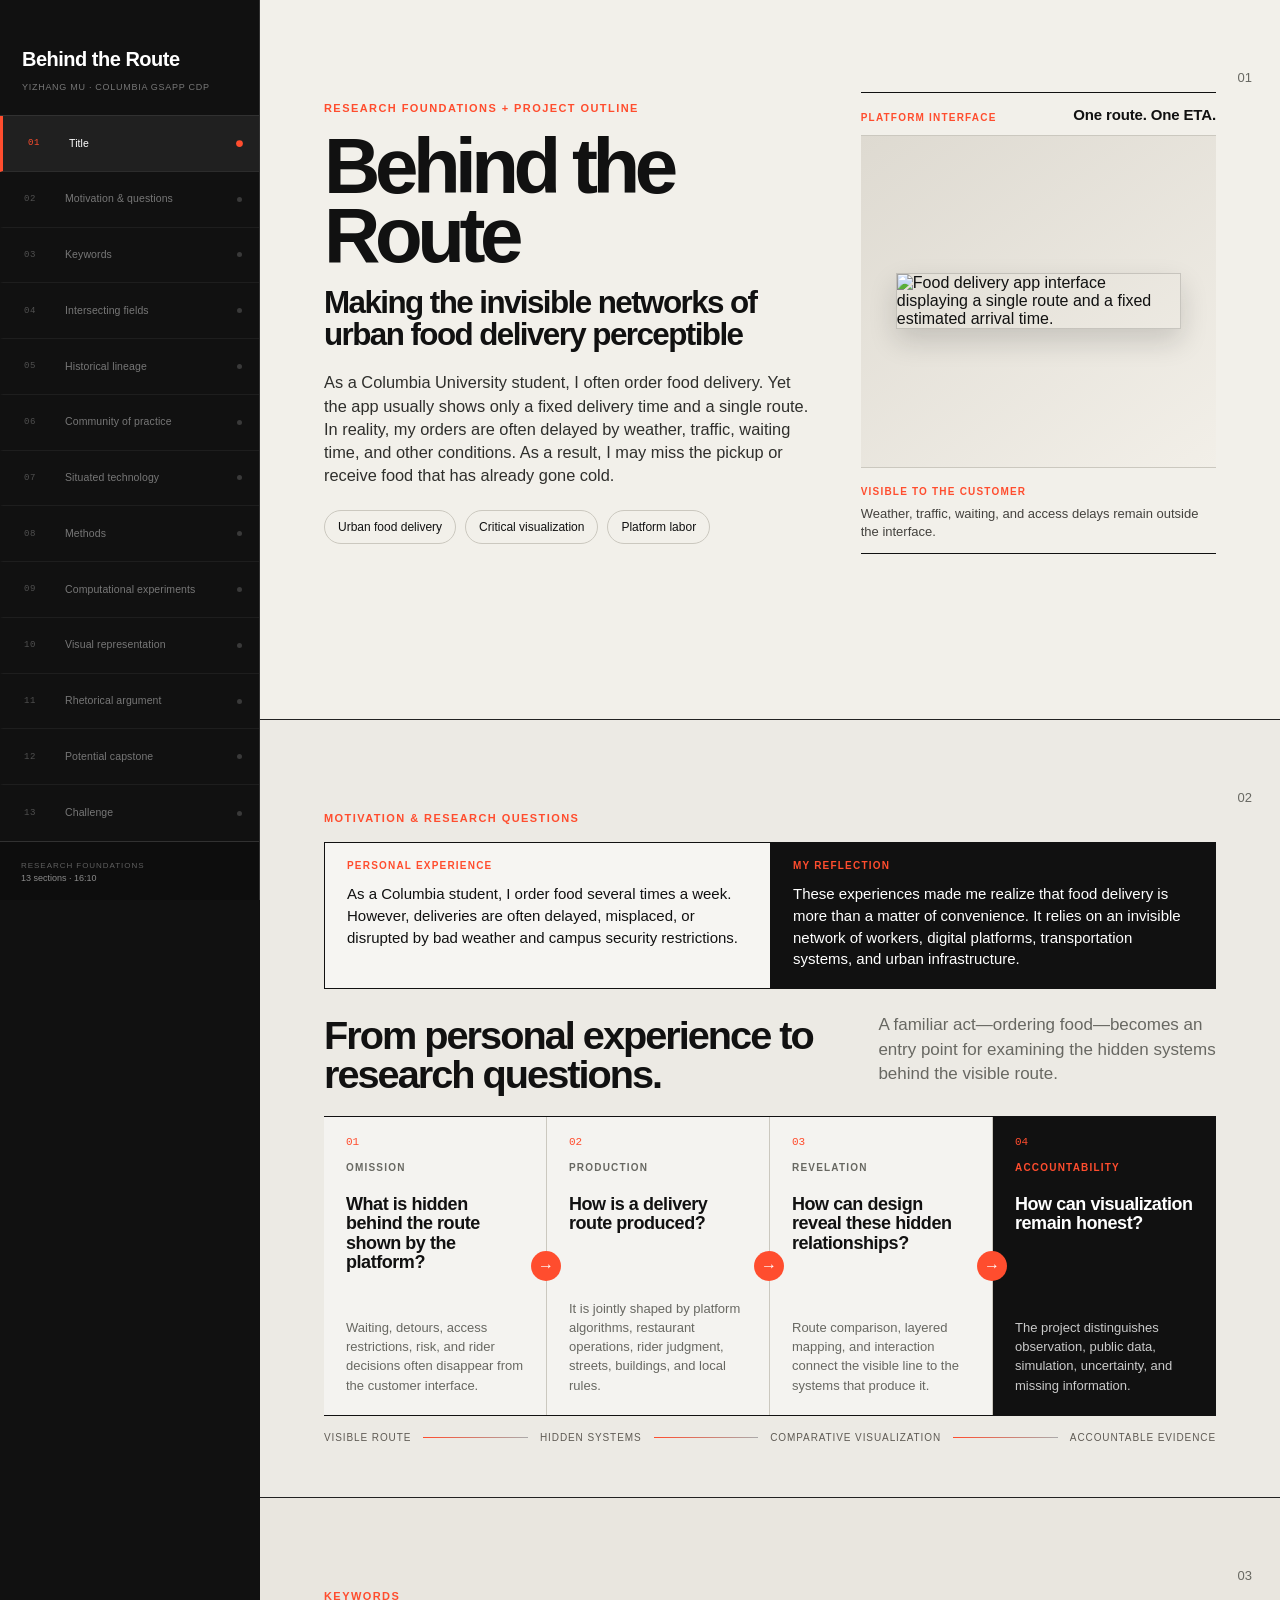
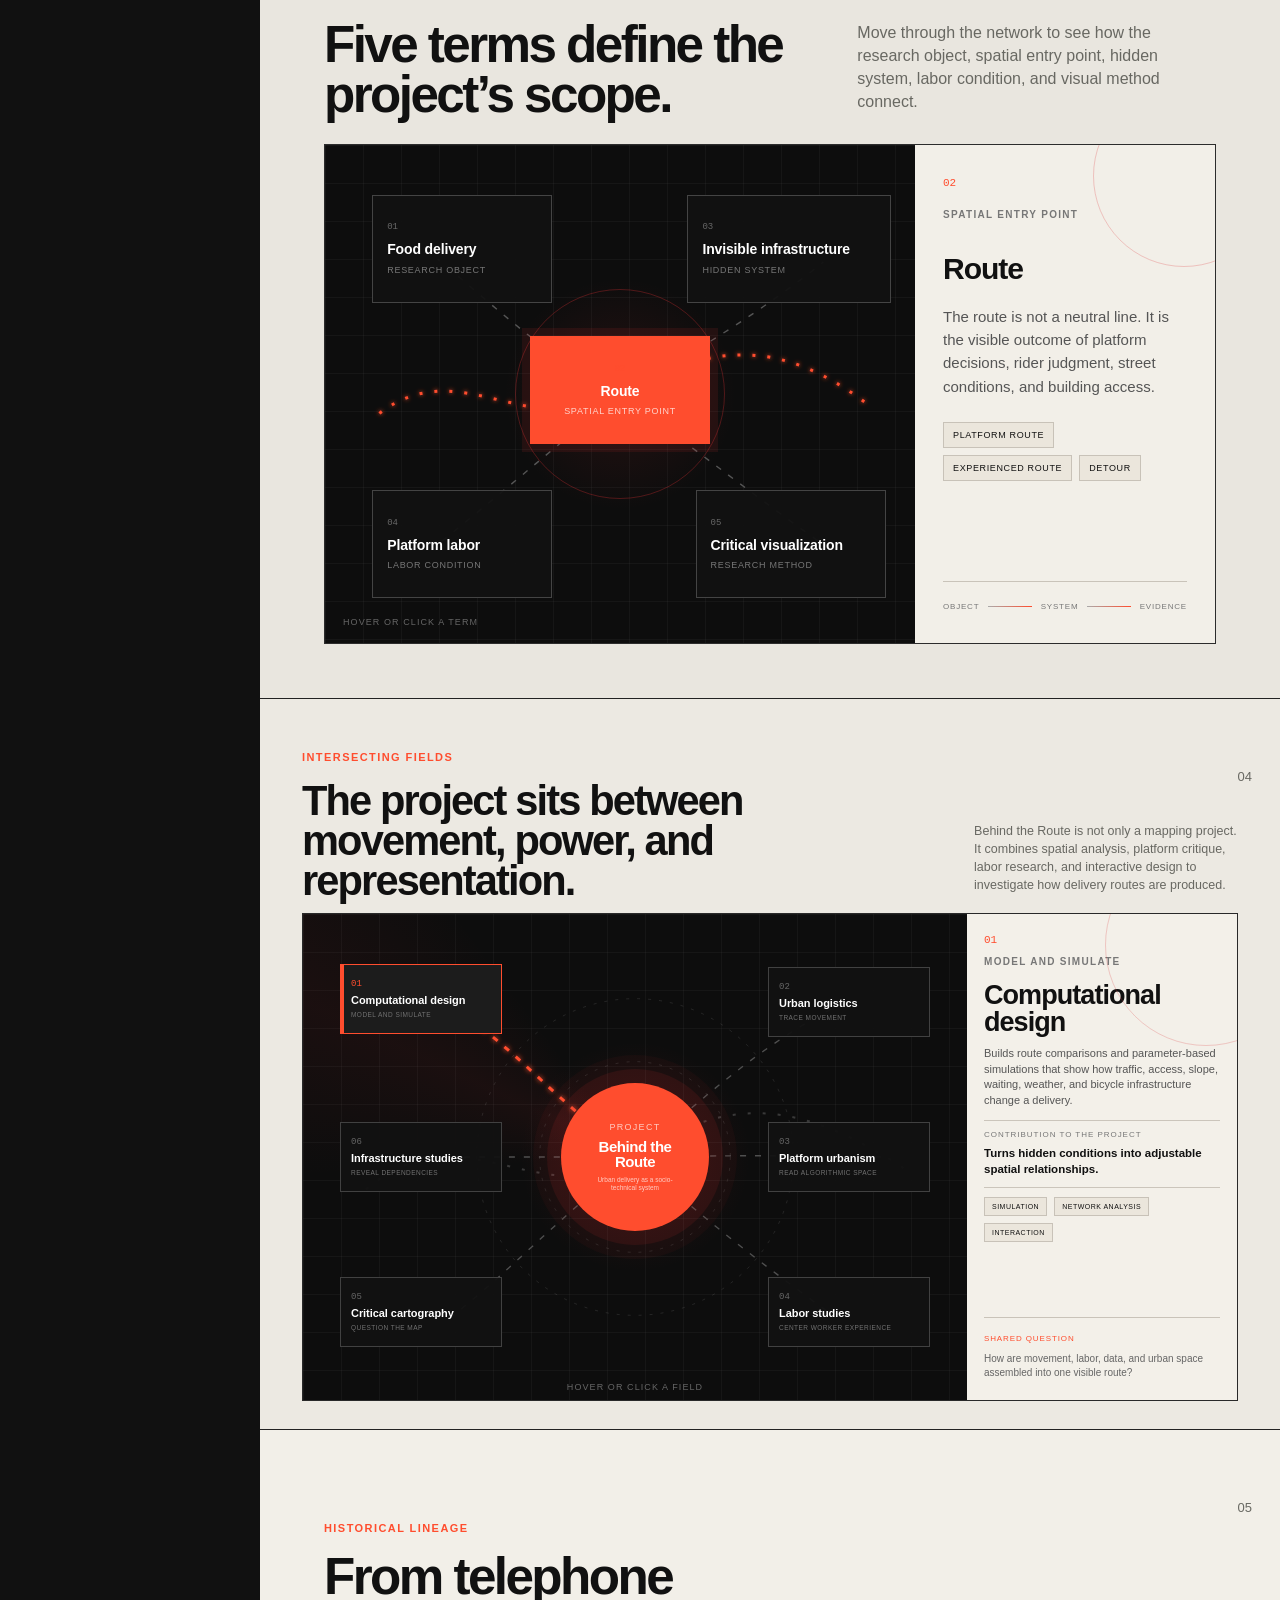
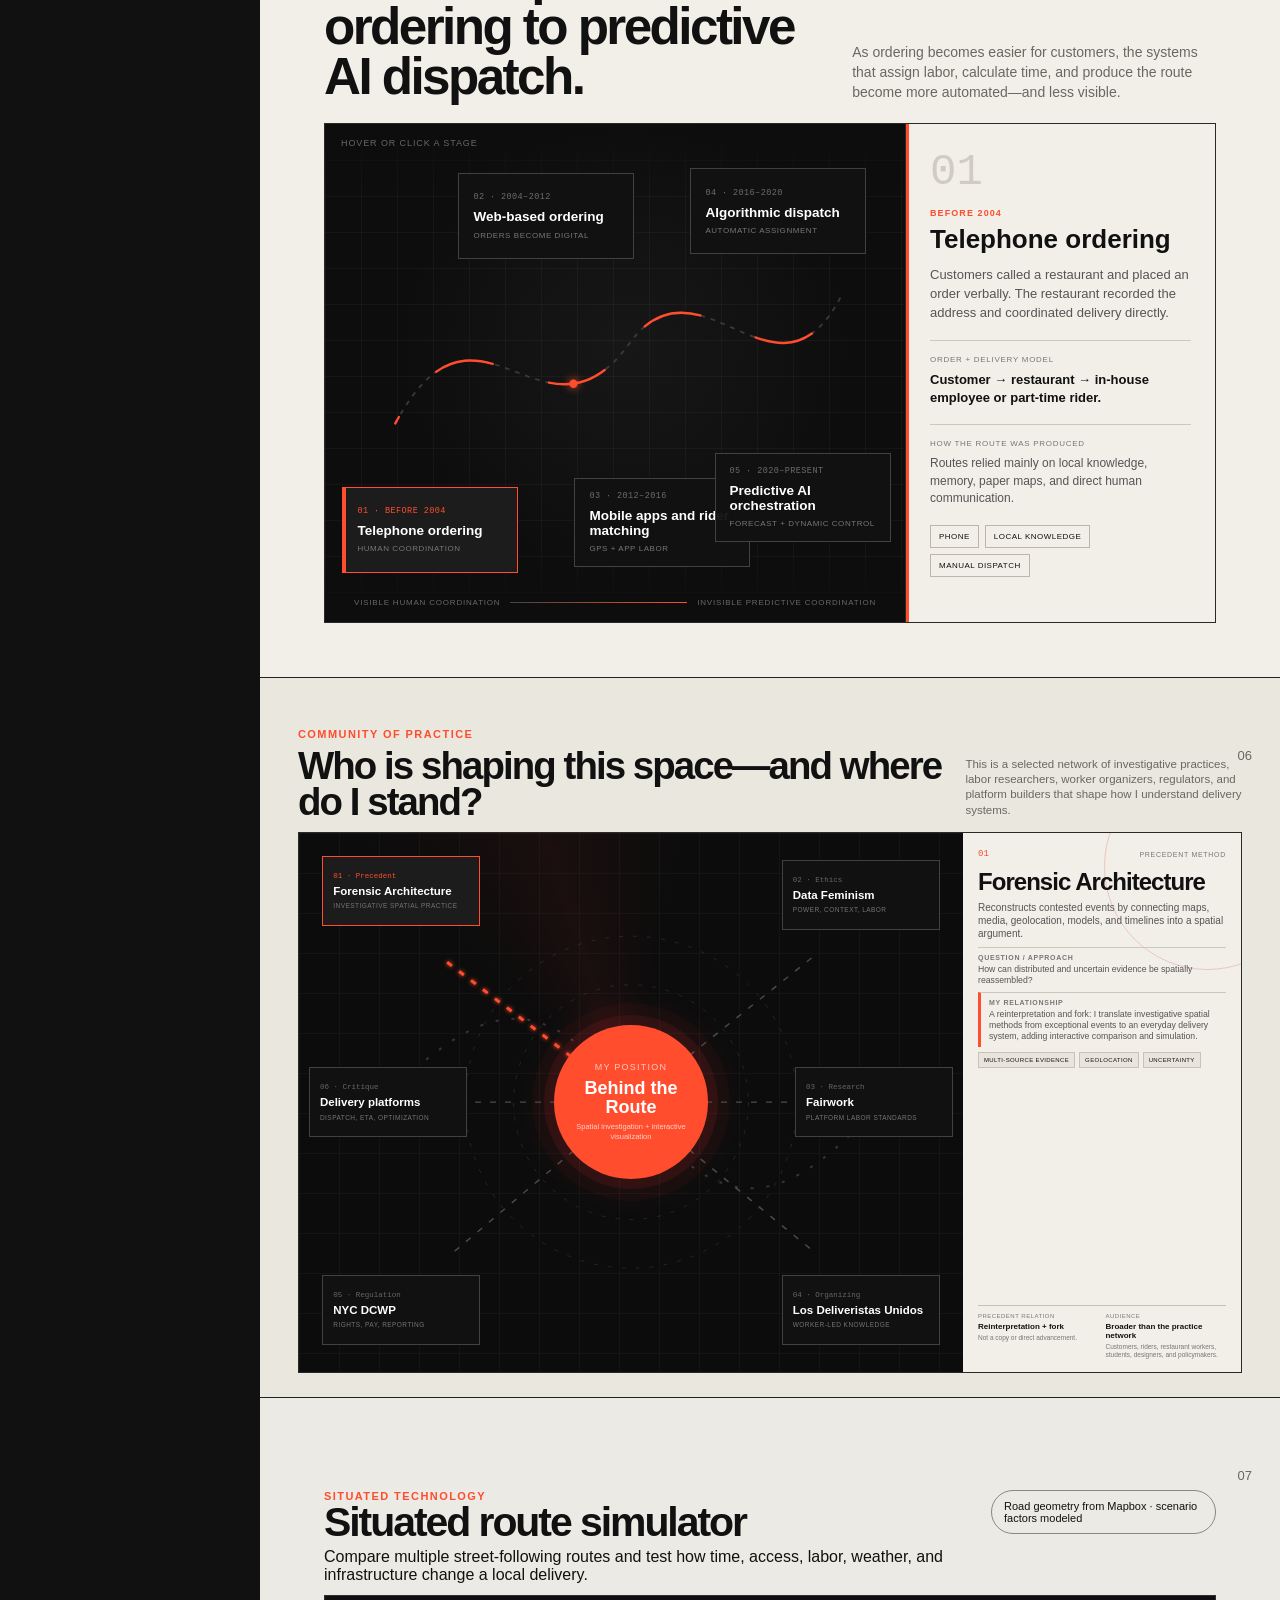
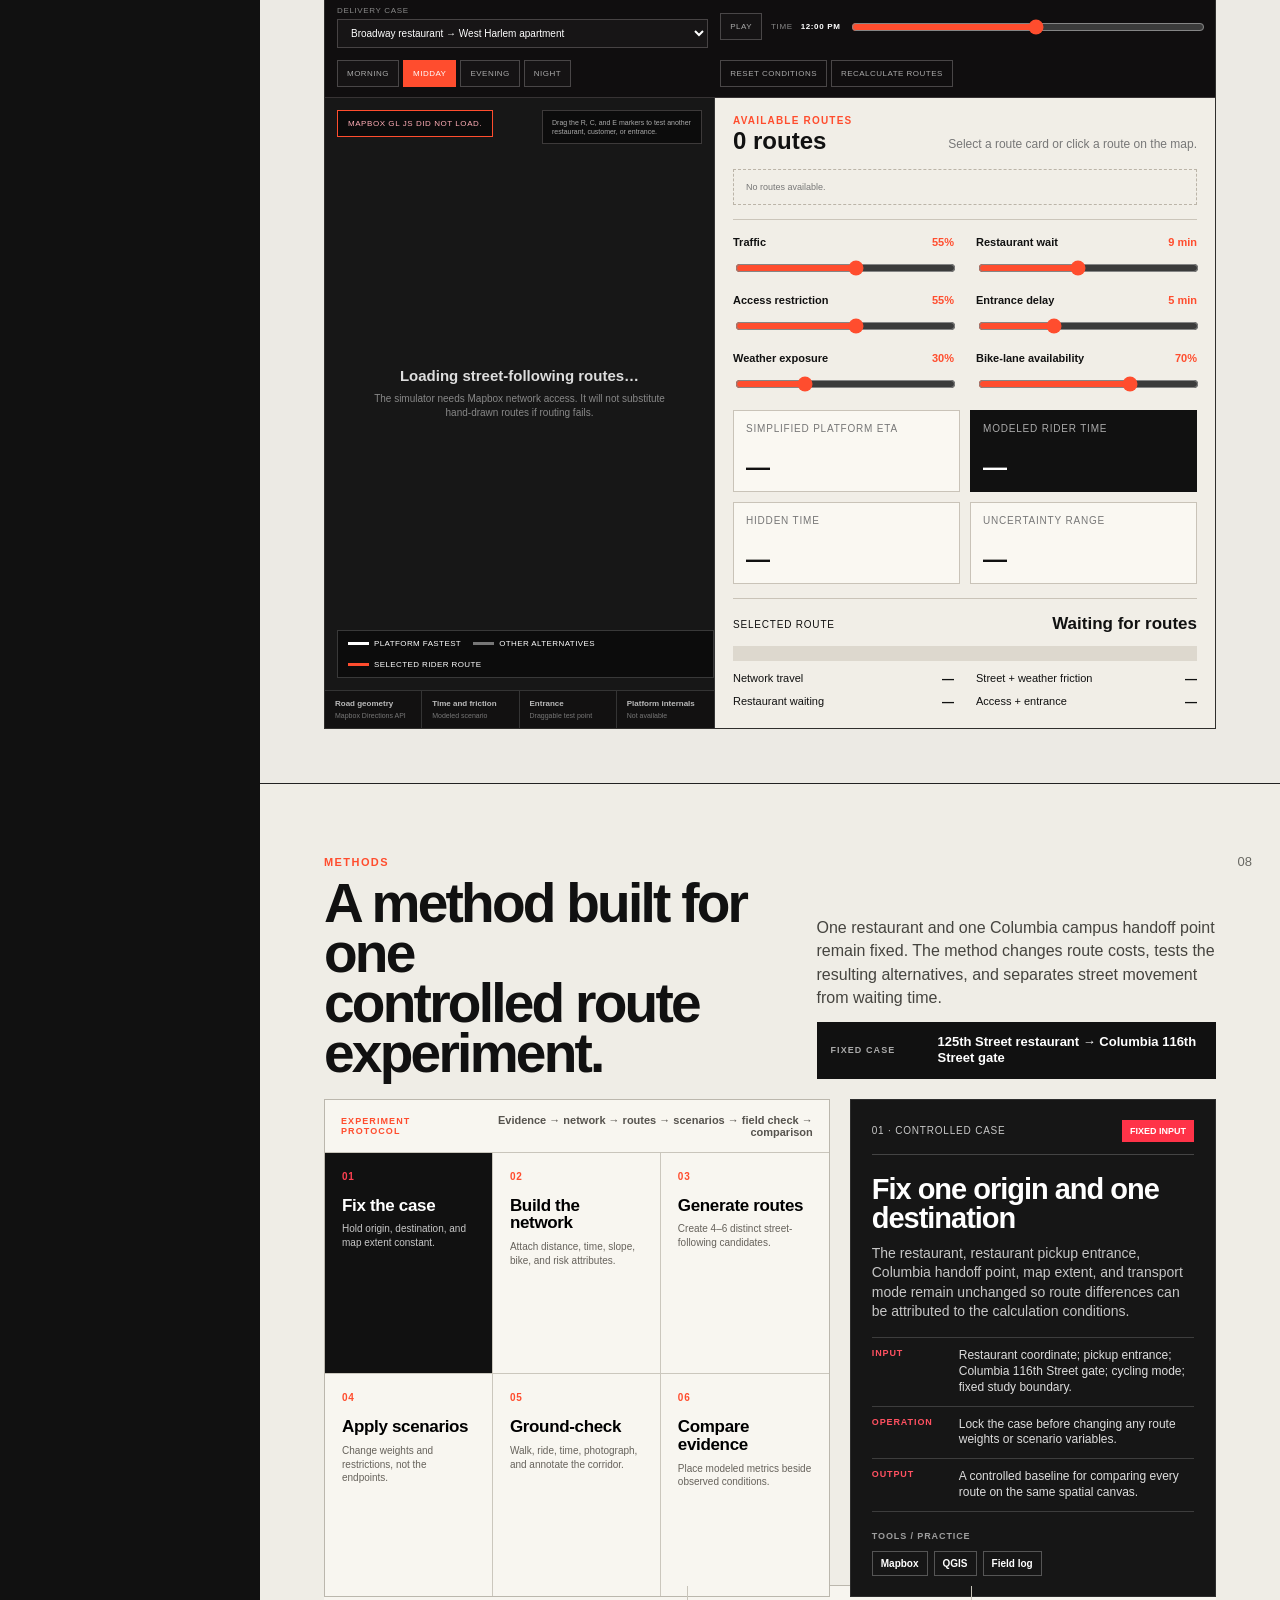
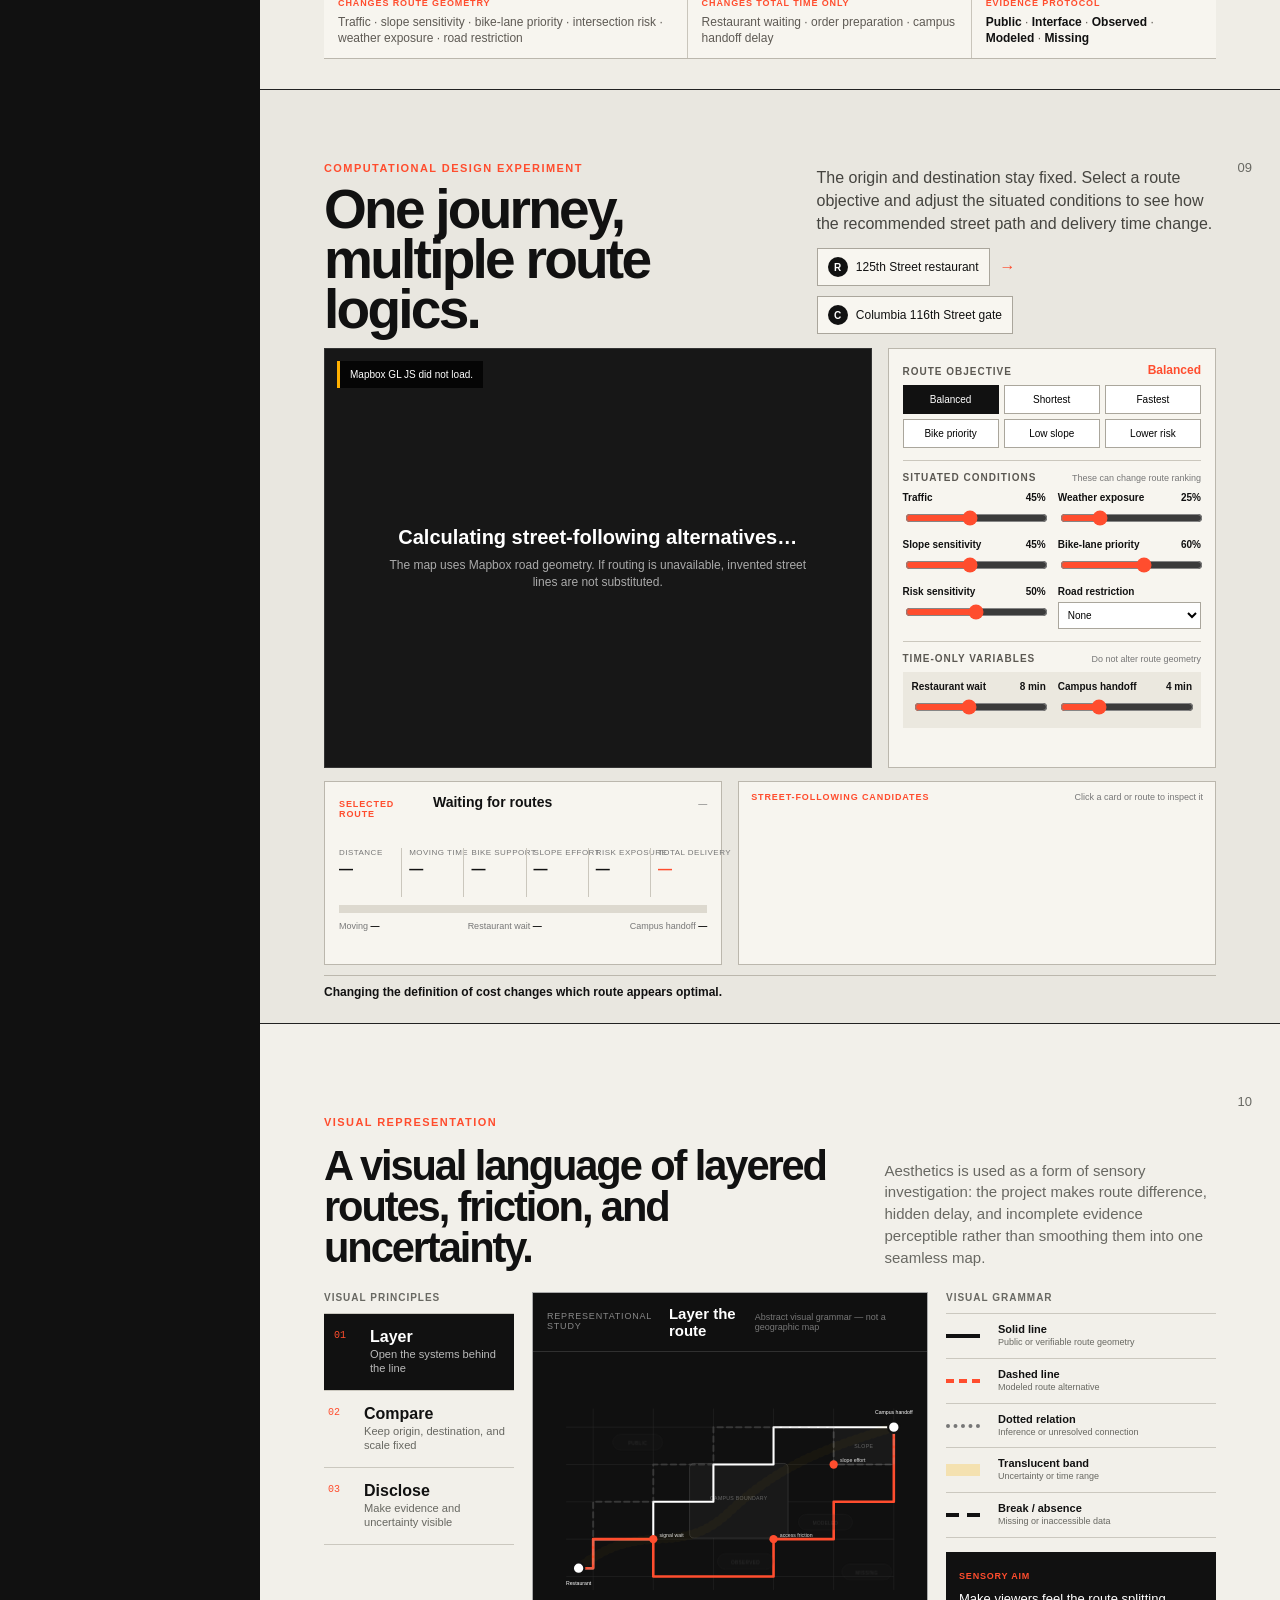
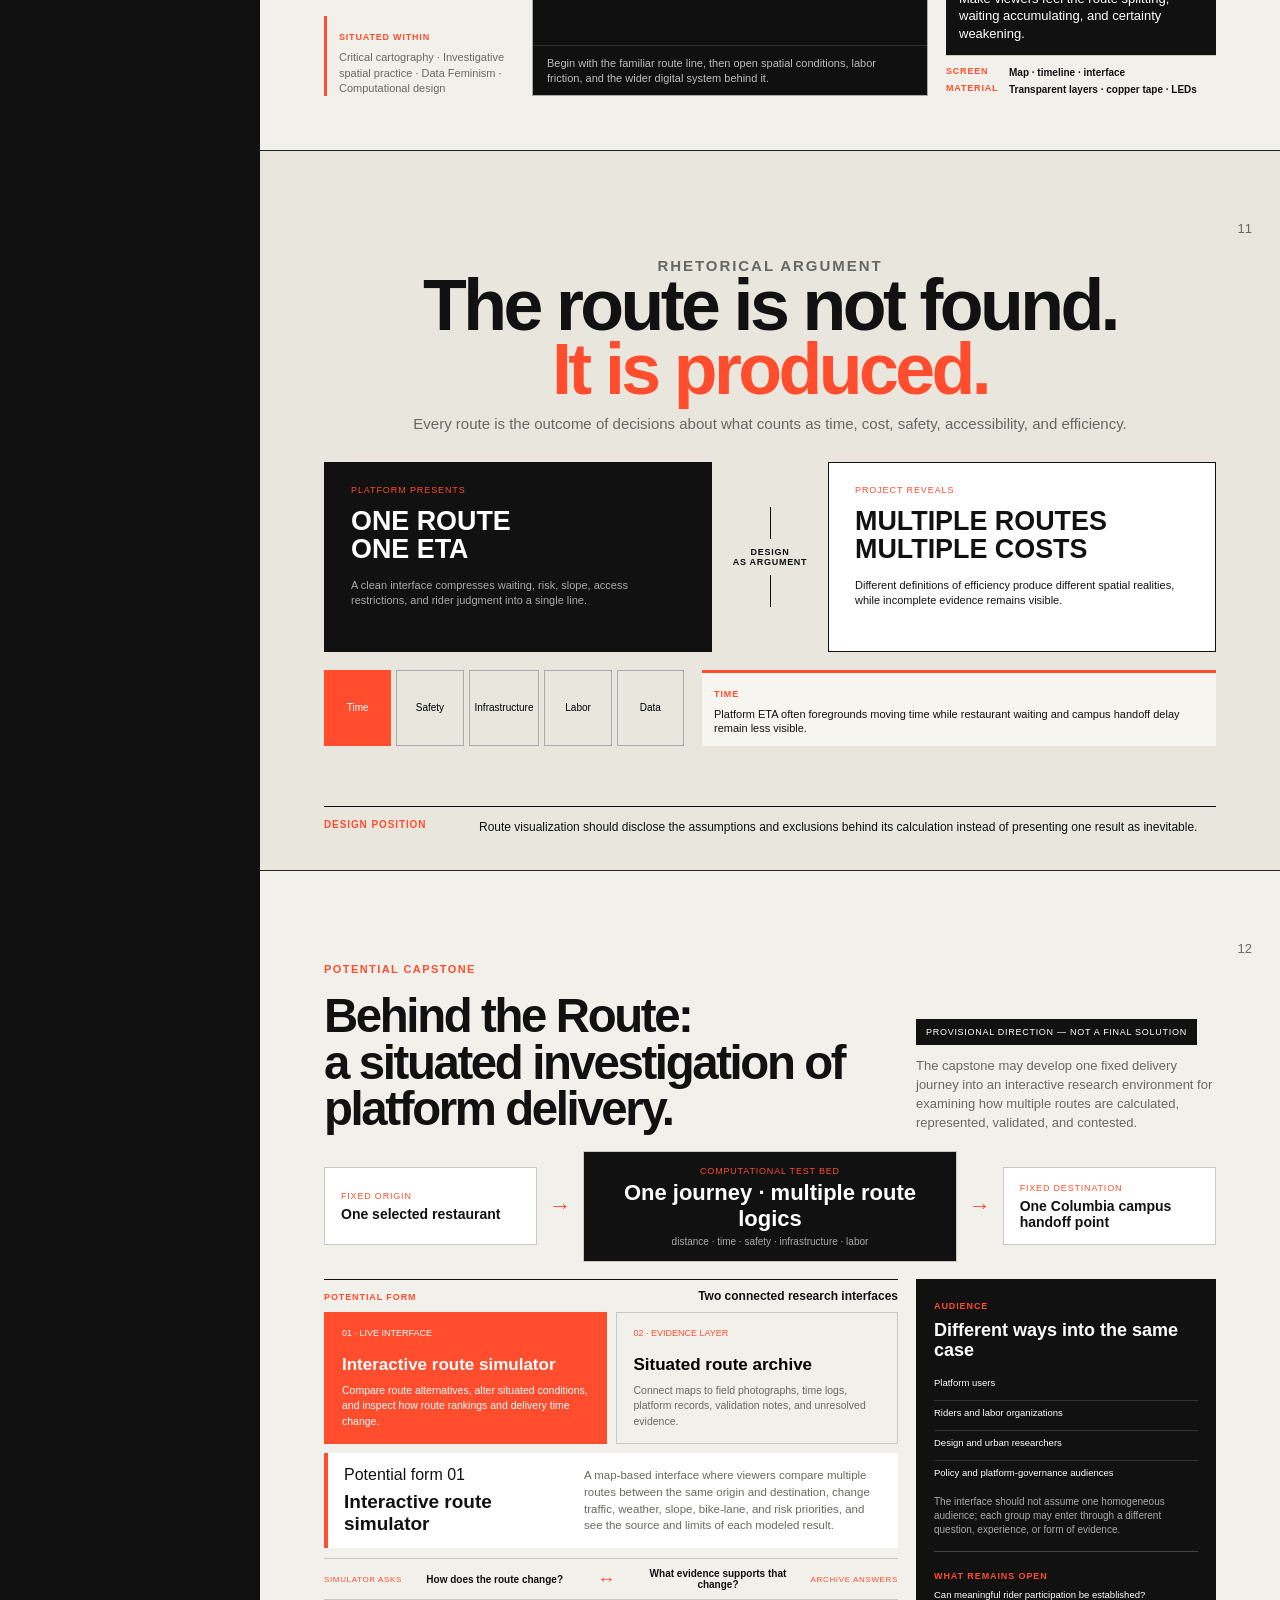
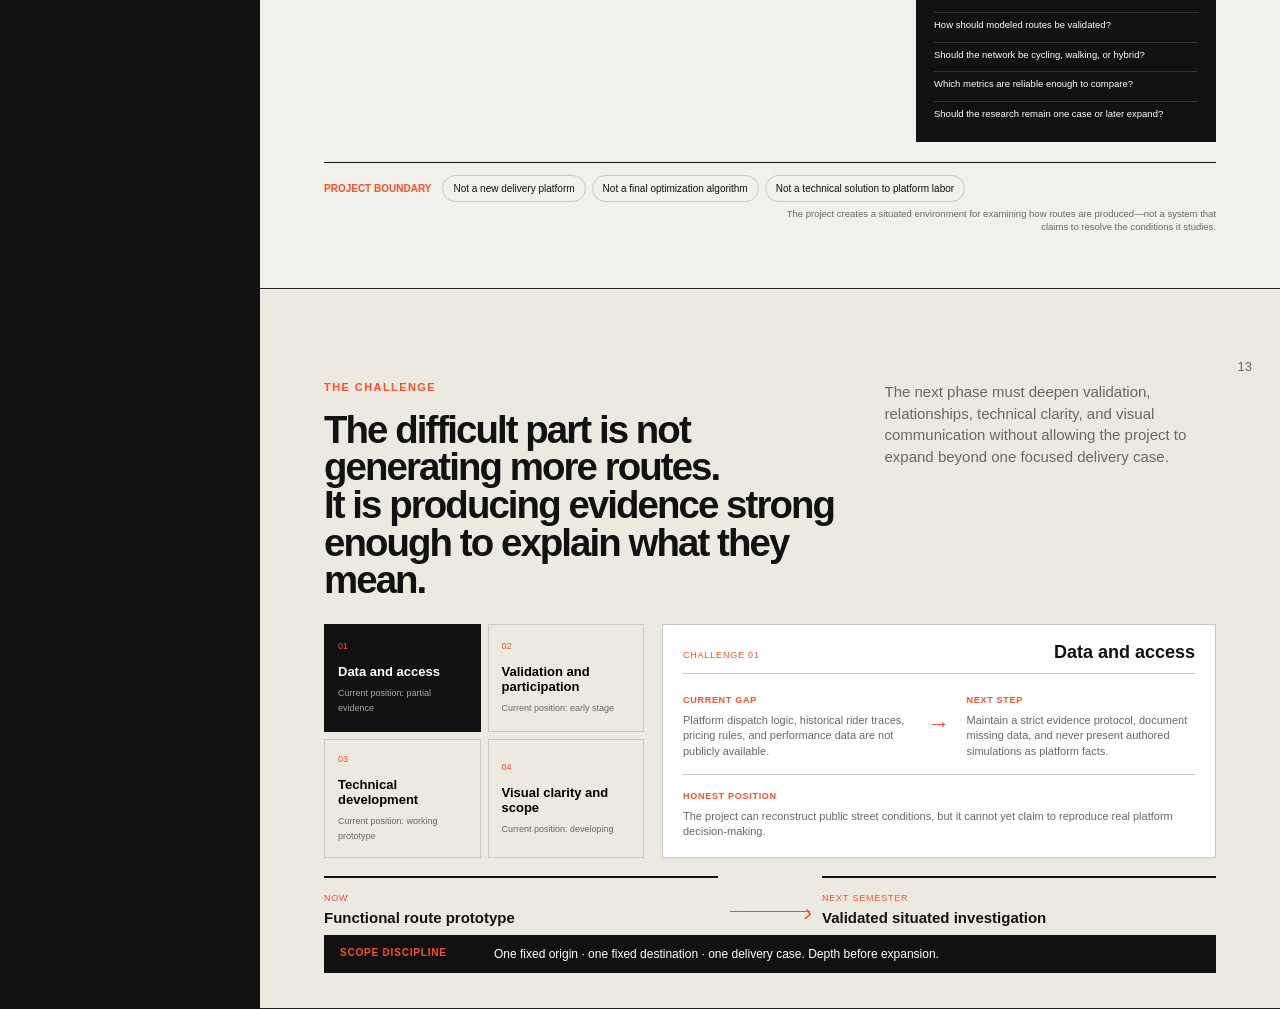
==== index.html @ 8949b0d4 "Add files via upload" ====
<!doctype html>
<html lang="en">
<head>
<meta charset="utf-8" />
<meta name="viewport" content="width=device-width,initial-scale=1" />
<title>Behind the Route — Yizhang Mu</title>
<meta name="description" content="Research foundations and project outline by Yizhang Mu." />
<link rel="preconnect" href="https://api.mapbox.com" />
<link href="https://api.mapbox.com/mapbox-gl-js/v3.26.0/mapbox-gl.css" rel="stylesheet" />
<link rel="stylesheet" href="style.css?v=20260802-1645-page1-refined" />
</head>
<body>
<header class="topbar">
  <a href="#s01" class="brand"><strong>Behind the Route</strong><span>Yizhang Mu · Columbia GSAPP CDP</span></a>
</header>
<aside class="side-navigation" aria-label="Section navigation">
  <nav id="nav"></nav>
  <div class="rail-footer">
    <span>Research foundations</span>
    <b>13 sections · 16:10</b>
  </div>
</aside>
<main>
<section class="slide title-slide" id="s01" data-title="Title">
  <div class="slide-no">01</div>
  <div class="title-grid title-grid-photo">
    <div class="title-copy">
      <p class="kicker">Research foundations + project outline</p>
      <h1>Behind the Route</h1>
      <h2>Making the invisible networks of urban food delivery perceptible</h2>
      <p class="lead">As a Columbia University student, I often order food delivery. Yet the app usually shows only a fixed delivery time and a single route. In reality, my orders are often delayed by weather, traffic, waiting time, and other conditions. As a result, I may miss the pickup or receive food that has already gone cold.</p>
      <div class="meta-row"><span>Urban food delivery</span><span>Critical visualization</span><span>Platform labor</span></div>
    </div>

    <figure class="title-visual" aria-label="Delivery app screenshot showing one route and one estimated arrival time">
      <div class="title-visual-heading">
        <span>Platform interface</span>
        <strong>One route. One ETA.</strong>
      </div>
      <div class="title-image-wrap">
        <img src="images/page1-delivery-app.png" alt="Food delivery app interface displaying a single route and a fixed estimated arrival time." />
      </div>
      <figcaption>
        <span>Visible to the customer</span>
        <p>Weather, traffic, waiting, and access delays remain outside the interface.</p>
      </figcaption>
    </figure>
  </div>
</section>

<section class="slide research-slide" id="s02" data-title="Motivation & questions">
  <div class="slide-no">02</div>
  <p class="kicker">Motivation & research questions</p>

  <div class="motivation-strip" aria-label="Personal motivation">
    <article class="motivation-card">
      <p class="motivation-label">Personal Experience</p>
      <p>As a Columbia student, I order food several times a week. However, deliveries are often delayed, misplaced, or disrupted by bad weather and campus security restrictions.</p>
    </article>
    <article class="motivation-card motivation-card-dark">
      <p class="motivation-label">My Reflection</p>
      <p>These experiences made me realize that food delivery is more than a matter of convenience. It relies on an invisible network of workers, digital platforms, transportation systems, and urban infrastructure.</p>
    </article>
  </div>

  <div class="research-heading">
    <h2>From personal experience to research questions.</h2>
    <p>A familiar act—ordering food—becomes an entry point for examining the hidden systems behind the visible route.</p>
  </div>

  <div class="research-sequence" aria-label="Research question logic">
    <article class="research-step">
      <div class="research-index">01</div>
      <p class="research-stage">Omission</p>
      <h3>What is hidden behind the route shown by the platform?</h3>
      <p>Waiting, detours, access restrictions, risk, and rider decisions often disappear from the customer interface.</p>
    </article>

    <article class="research-step">
      <div class="research-index">02</div>
      <p class="research-stage">Production</p>
      <h3>How is a delivery route produced?</h3>
      <p>It is jointly shaped by platform algorithms, restaurant operations, rider judgment, streets, buildings, and local rules.</p>
    </article>

    <article class="research-step">
      <div class="research-index">03</div>
      <p class="research-stage">Revelation</p>
      <h3>How can design reveal these hidden relationships?</h3>
      <p>Route comparison, layered mapping, and interaction connect the visible line to the systems that produce it.</p>
    </article>

    <article class="research-step research-step-dark">
      <div class="research-index">04</div>
      <p class="research-stage">Accountability</p>
      <h3>How can visualization remain honest?</h3>
      <p>The project distinguishes observation, public data, simulation, uncertainty, and missing information.</p>
    </article>
  </div>

  <div class="research-logic-line" aria-label="Research sequence summary">
    <span>Visible route</span><i></i><span>Hidden systems</span><i></i><span>Comparative visualization</span><i></i><span>Accountable evidence</span>
  </div>
</section>

<section class="slide keyword-slide" id="s03" data-title="Keywords">
  <div class="slide-no">03</div>
  <div class="keyword-heading">
    <div>
      <p class="kicker">Keywords</p>
      <h2>Five terms define the project’s scope.</h2>
    </div>
    <p>Move through the network to see how the research object, spatial entry point, hidden system, labor condition, and visual method connect.</p>
  </div>

  <div class="keyword-experience">
    <div class="keyword-network" id="keywordNetwork" aria-label="Interactive keyword network">
      <svg class="keyword-links" viewBox="0 0 760 560" aria-hidden="true">
        <defs>
          <filter id="keywordGlow" x="-40%" y="-40%" width="180%" height="180%">
            <feGaussianBlur stdDeviation="3" result="blur"/>
            <feMerge><feMergeNode in="blur"/><feMergeNode in="SourceGraphic"/></feMerge>
          </filter>
        </defs>
        <path class="keyword-link link-food" d="M380 280 C292 238 222 170 145 106"/>
        <path class="keyword-link link-infrastructure" d="M380 280 C480 225 570 168 642 110"/>
        <path class="keyword-link link-labor" d="M380 280 C294 350 220 414 145 474"/>
        <path class="keyword-link link-visualization" d="M380 280 C475 350 565 420 642 474"/>
        <path class="keyword-route-trace" d="M70 305 C175 225 264 345 380 280 S585 206 700 294"/>
      </svg>

      <button class="keyword-node node-food" type="button" data-keyword="food">
        <span>01</span><strong>Food delivery</strong><small>Research object</small>
      </button>
      <button class="keyword-node node-infrastructure" type="button" data-keyword="infrastructure">
        <span>03</span><strong>Invisible infrastructure</strong><small>Hidden system</small>
      </button>
      <button class="keyword-node node-route active" type="button" data-keyword="route">
        <span>02</span><strong>Route</strong><small>Spatial entry point</small>
      </button>
      <button class="keyword-node node-labor" type="button" data-keyword="labor">
        <span>04</span><strong>Platform labor</strong><small>Labor condition</small>
      </button>
      <button class="keyword-node node-visualization" type="button" data-keyword="visualization">
        <span>05</span><strong>Critical visualization</strong><small>Research method</small>
      </button>

      <div class="keyword-pulse" aria-hidden="true"></div>
      <div class="keyword-instruction">Hover or click a term</div>
    </div>

    <aside class="keyword-detail" aria-live="polite">
      <div class="keyword-detail-index" id="keywordDetailIndex">02</div>
      <p class="keyword-detail-role" id="keywordDetailRole">Spatial entry point</p>
      <h3 id="keywordDetailTitle">Route</h3>
      <p id="keywordDetailText">The route is not a neutral line. It is the visible outcome of platform decisions, rider judgment, street conditions, and building access.</p>
      <div class="keyword-detail-tags" id="keywordDetailTags">
        <span>Platform route</span><span>Experienced route</span><span>Detour</span>
      </div>
      <div class="keyword-detail-logic">
        <span>Object</span><i></i><span>System</span><i></i><span>Evidence</span>
      </div>
    </aside>
  </div>
</section>

<section class="slide fields-slide" id="s04" data-title="Intersecting fields">
  <div class="slide-no">04</div>
  <div class="fields-heading">
    <div>
      <p class="kicker">Intersecting fields</p>
      <h2>The project sits between movement, power, and representation.</h2>
    </div>
    <p>Behind the Route is not only a mapping project. It combines spatial analysis, platform critique, labor research, and interactive design to investigate how delivery routes are produced.</p>
  </div>

  <div class="fields-experience">
    <div class="fields-map" id="fieldsMap" data-active="computational" aria-label="Interactive diagram of the fields intersecting in the project">
      <svg class="fields-links" viewBox="0 0 780 560" aria-hidden="true">
        <defs>
          <filter id="fieldGlow" x="-40%" y="-40%" width="180%" height="180%">
            <feGaussianBlur stdDeviation="3" result="blur"/>
            <feMerge><feMergeNode in="blur"/><feMergeNode in="SourceGraphic"/></feMerge>
          </filter>
        </defs>
        <circle class="fields-orbit orbit-one" cx="390" cy="280" r="186"/>
        <circle class="fields-orbit orbit-two" cx="390" cy="280" r="112"/>
        <path class="field-link link-computational" d="M390 280 C300 220 250 150 174 104"/>
        <path class="field-link link-logistics" d="M390 280 C470 210 542 146 625 104"/>
        <path class="field-link link-platform" d="M390 280 C505 278 570 278 682 280"/>
        <path class="field-link link-labor" d="M390 280 C476 358 545 410 625 468"/>
        <path class="field-link link-cartography" d="M390 280 C300 352 243 414 174 468"/>
        <path class="field-link link-infrastructure" d="M390 280 C270 280 202 280 98 280"/>
        <path class="field-route-pulse" d="M74 318 C188 220 284 352 390 280 S580 210 710 296"/>
      </svg>

      <div class="fields-center" aria-hidden="true">
        <span>Project</span>
        <strong>Behind the Route</strong>
        <small>Urban delivery as a socio-technical system</small>
      </div>

      <button class="field-node field-computational active" type="button" data-field="computational">
        <span>01</span><strong>Computational design</strong><small>Model and simulate</small>
      </button>
      <button class="field-node field-logistics" type="button" data-field="logistics">
        <span>02</span><strong>Urban logistics</strong><small>Trace movement</small>
      </button>
      <button class="field-node field-platform" type="button" data-field="platform">
        <span>03</span><strong>Platform urbanism</strong><small>Read algorithmic space</small>
      </button>
      <button class="field-node field-labor" type="button" data-field="labor">
        <span>04</span><strong>Labor studies</strong><small>Center worker experience</small>
      </button>
      <button class="field-node field-cartography" type="button" data-field="cartography">
        <span>05</span><strong>Critical cartography</strong><small>Question the map</small>
      </button>
      <button class="field-node field-infrastructure" type="button" data-field="infrastructure">
        <span>06</span><strong>Infrastructure studies</strong><small>Reveal dependencies</small>
      </button>

      <div class="fields-instruction">Hover or click a field</div>
    </div>

    <aside class="field-detail" aria-live="polite">
      <div class="field-detail-index" id="fieldDetailIndex">01</div>
      <p class="field-detail-role" id="fieldDetailRole">Model and simulate</p>
      <h3 id="fieldDetailTitle">Computational design</h3>
      <p id="fieldDetailText">Builds route comparisons and parameter-based simulations that show how traffic, access, slope, waiting, weather, and bicycle infrastructure change a delivery.</p>
      <div class="field-contribution">
        <span>Contribution to the project</span>
        <strong id="fieldDetailContribution">Turns hidden conditions into adjustable spatial relationships.</strong>
      </div>
      <div class="field-detail-tags" id="fieldDetailTags">
        <span>Simulation</span><span>Network analysis</span><span>Interaction</span>
      </div>
      <div class="field-shared-question">
        <span>Shared question</span>
        <p>How are movement, labor, data, and urban space assembled into one visible route?</p>
      </div>
    </aside>
  </div>
</section>

<section class="slide lineage-slide" id="s05" data-title="Historical lineage">
  <div class="slide-no">05</div>
  <div class="lineage-heading">
    <div>
      <p class="kicker">Historical lineage</p>
      <h2>From telephone ordering to predictive AI dispatch.</h2>
    </div>
    <p class="lineage-intro">As ordering becomes easier for customers, the systems that assign labor, calculate time, and produce the route become more automated—and less visible.</p>
  </div>

  <div class="lineage-experience">
    <div class="lineage-map" id="lineageMap" data-active="telephone">
      <svg class="lineage-svg" viewBox="0 0 920 520" aria-hidden="true">
        <path class="lineage-base" d="M90 355 C230 95 340 420 485 220 C605 55 735 355 845 135"/>
        <path class="lineage-progress" id="lineageProgress" d="M90 355 C230 95 340 420 485 220 C605 55 735 355 845 135"/>
        <circle class="lineage-pulse" r="7"><animateMotion dur="8s" repeatCount="indefinite" path="M90 355 C230 95 340 420 485 220 C605 55 735 355 845 135"/></circle>
      </svg>

      <button class="lineage-node ln-1 active" type="button" data-lineage="telephone">
        <span>01 · Before 2004</span><strong>Telephone ordering</strong><small>Human coordination</small>
      </button>
      <button class="lineage-node ln-2" type="button" data-lineage="web">
        <span>02 · 2004–2012</span><strong>Web-based ordering</strong><small>Orders become digital</small>
      </button>
      <button class="lineage-node ln-3" type="button" data-lineage="mobile">
        <span>03 · 2012–2016</span><strong>Mobile apps and rider matching</strong><small>GPS + app labor</small>
      </button>
      <button class="lineage-node ln-4" type="button" data-lineage="algorithmic">
        <span>04 · 2016–2020</span><strong>Algorithmic dispatch</strong><small>Automatic assignment</small>
      </button>
      <button class="lineage-node ln-5" type="button" data-lineage="predictive">
        <span>05 · 2020–present</span><strong>Predictive AI orchestration</strong><small>Forecast + dynamic control</small>
      </button>

      <div class="lineage-direction">
        <span>Visible human coordination</span><i></i><span>Invisible predictive coordination</span>
      </div>
      <div class="lineage-instruction">Hover or click a stage</div>
    </div>

    <aside class="lineage-detail" aria-live="polite">
      <div class="lineage-detail-index" id="lineageDetailIndex">01</div>
      <p class="lineage-detail-type" id="lineageDetailType">Before 2004</p>
      <h3 id="lineageDetailTitle">Telephone ordering</h3>
      <p id="lineageDetailText">Customers called a restaurant and placed an order verbally. The restaurant recorded the address and coordinated delivery directly.</p>
      <div class="lineage-continue">
        <span>Order + delivery model</span>
        <strong id="lineageContinue">Customer → restaurant → in-house employee or part-time rider.</strong>
      </div>
      <div class="lineage-transform">
        <span>How the route was produced</span>
        <p id="lineageTransform">Routes relied mainly on local knowledge, memory, paper maps, and direct human communication.</p>
      </div>
      <div class="lineage-tags" id="lineageTags"><span>Phone</span><span>Local knowledge</span><span>Manual dispatch</span></div>
    </aside>
  </div>
</section>

<section class="slide community-slide" id="s06" data-title="Community of practice">
  <div class="slide-no">06</div>
  <div class="community-heading">
    <div>
      <p class="kicker">Community of practice</p>
      <h2>Who is shaping this space—and where do I stand?</h2>
    </div>
    <p>This is a selected network of investigative practices, labor researchers, worker organizers, regulators, and platform builders that shape how I understand delivery systems.</p>
  </div>

  <div class="community-experience">
    <div class="community-map" id="communityMap" data-active="forensic">
      <svg class="community-links" viewBox="0 0 820 560" aria-hidden="true">
        <defs><filter id="communityGlow"><feGaussianBlur stdDeviation="2.4" result="blur"/><feMerge><feMergeNode in="blur"/><feMergeNode in="SourceGraphic"/></feMerge></filter></defs>
        <circle class="community-orbit orbit-a" cx="410" cy="280" r="205"/>
        <circle class="community-orbit orbit-b" cx="410" cy="280" r="145"/>
        <path class="community-link link-forensic" d="M410 280 L180 105"/>
        <path class="community-link link-data" d="M410 280 L638 98"/>
        <path class="community-link link-fairwork" d="M410 280 L720 280"/>
        <path class="community-link link-ldu" d="M410 280 L635 464"/>
        <path class="community-link link-policy" d="M410 280 L190 466"/>
        <path class="community-link link-platforms" d="M410 280 L98 280"/>
        <path class="community-flow" d="M98 280 C215 170 290 118 410 280 S610 400 720 280"/>
      </svg>

      <div class="community-center">
        <span>My position</span>
        <strong>Behind the Route</strong>
        <small>Spatial investigation + interactive visualization</small>
      </div>

      <button class="community-node node-forensic active" type="button" data-community="forensic"><span>01 · Precedent</span><strong>Forensic Architecture</strong><small>Investigative spatial practice</small></button>
      <button class="community-node node-data" type="button" data-community="data"><span>02 · Ethics</span><strong>Data Feminism</strong><small>Power, context, labor</small></button>
      <button class="community-node node-fairwork" type="button" data-community="fairwork"><span>03 · Research</span><strong>Fairwork</strong><small>Platform labor standards</small></button>
      <button class="community-node node-ldu" type="button" data-community="ldu"><span>04 · Organizing</span><strong>Los Deliveristas Unidos</strong><small>Worker-led knowledge</small></button>
      <button class="community-node node-policy" type="button" data-community="policy"><span>05 · Regulation</span><strong>NYC DCWP</strong><small>Rights, pay, reporting</small></button>
      <button class="community-node node-platforms" type="button" data-community="platforms"><span>06 · Critique</span><strong>Delivery platforms</strong><small>Dispatch, ETA, optimization</small></button>
    </div>

    <aside class="community-detail" aria-live="polite">
      <div class="community-detail-top"><span id="communityDetailIndex">01</span><em id="communityDetailRole">Precedent method</em></div>
      <h3 id="communityDetailTitle">Forensic Architecture</h3>
      <p id="communityDetailText">Reconstructs contested events by connecting maps, media, geolocation, models, and timelines into a spatial argument.</p>
      <div class="community-detail-row"><b>Question / approach</b><p id="communityApproach">How can distributed and uncertain evidence be spatially reassembled?</p></div>
      <div class="community-detail-row accent-row"><b>My relationship</b><p id="communityPosition">A reinterpretation and fork: I translate investigative spatial methods from exceptional events to an everyday delivery system, adding interactive comparison and simulation.</p></div>
      <div class="community-tags" id="communityTags"><span>Multi-source evidence</span><span>Geolocation</span><span>Uncertainty</span></div>
      <div class="community-bottom-notes">
        <article><span>Precedent relation</span><b>Reinterpretation + fork</b><p>Not a copy or direct advancement.</p></article>
        <article><span>Audience</span><b>Broader than the practice network</b><p>Customers, riders, restaurant workers, students, designers, and policymakers.</p></article>
      </div>
    </aside>
  </div>
</section>

<section class="slide simulator-slide" id="s07" data-title="Situated technology">
  <div class="slide-no">07</div>
  <div class="sim-head realistic-head">
    <div>
      <p class="kicker">Situated technology</p>
      <h2>Situated route simulator</h2>
      <p>Compare multiple street-following routes and test how time, access, labor, weather, and infrastructure change a local delivery.</p>
    </div>
    <div class="model-label">Road geometry from Mapbox · scenario factors modeled</div>
  </div>

  <div class="realistic-simulator">
    <div class="realistic-toolbar">
      <label class="case-picker" for="realisticCase">
        <span>Delivery case</span>
        <select id="realisticCase">
          <option value="broadway-west-harlem">Broadway restaurant → West Harlem apartment</option>
          <option value="amsterdam-columbia">Amsterdam restaurant → Columbia residence</option>
          <option value="125-morningside">125th Street restaurant → Morningside building</option>
        </select>
      </label>

      <div class="realistic-time-control">
        <button id="realisticPlay" type="button">Play</button>
        <label for="realisticTime">Time <strong id="realisticTimeOutput">12:00 PM</strong></label>
        <input id="realisticTime" type="range" min="0" max="23" step="1" value="12" />
      </div>

      <div class="realistic-presets">
        <button type="button" data-realistic-hour="8">Morning</button>
        <button type="button" data-realistic-hour="12" class="active">Midday</button>
        <button type="button" data-realistic-hour="18">Evening</button>
        <button type="button" data-realistic-hour="22">Night</button>
      </div>

      <div class="realistic-actions">
        <button id="realisticReset" type="button">Reset conditions</button>
        <button id="realisticRecalculate" type="button">Recalculate routes</button>
      </div>
    </div>

    <div class="realistic-body">
      <div class="realistic-map-column">
        <div class="realistic-map-wrap">
          <div id="realisticMap"></div>
          <div id="realisticFallback" class="realistic-fallback">
            <strong>Loading street-following routes…</strong>
            <span>The simulator needs Mapbox network access. It will not substitute hand-drawn routes if routing fails.</span>
          </div>
          <div class="realistic-map-status" id="realisticMapStatus" aria-live="polite">Requesting route alternatives…</div>
          <div class="realistic-map-help">Drag the R, C, and E markers to test another restaurant, customer, or entrance.</div>
          <div class="realistic-legend">
            <span><i class="legend-platform"></i>Platform fastest</span>
            <span><i class="legend-alternative"></i>Other alternatives</span>
            <span><i class="legend-selected"></i>Selected rider route</span>
          </div>
        </div>

        <div class="realistic-provenance">
          <span><b>Road geometry</b> Mapbox Directions API</span>
          <span><b>Time and friction</b> Modeled scenario</span>
          <span><b>Entrance</b> Draggable test point</span>
          <span><b>Platform internals</b> Not available</span>
        </div>
      </div>

      <aside class="realistic-panel">
        <div class="realistic-panel-heading">
          <div><span>Available routes</span><b id="realisticRouteCount">0 routes</b></div>
          <p>Select a route card or click a route on the map.</p>
        </div>

        <div id="realisticRouteCards" class="realistic-route-cards" aria-live="polite"></div>

        <div class="realistic-controls" aria-label="Adjust local delivery conditions">
          <label><span>Traffic <b id="realisticTrafficValue">55%</b></span><input id="realisticTraffic" type="range" min="0" max="100" value="55" /></label>
          <label><span>Restaurant wait <b id="realisticWaitValue">9 min</b></span><input id="realisticWait" type="range" min="0" max="20" value="9" /></label>
          <label><span>Access restriction <b id="realisticAccessValue">55%</b></span><input id="realisticAccess" type="range" min="0" max="100" value="55" /></label>
          <label><span>Entrance delay <b id="realisticEntranceValue">5 min</b></span><input id="realisticEntrance" type="range" min="0" max="15" value="5" /></label>
          <label><span>Weather exposure <b id="realisticWeatherValue">30%</b></span><input id="realisticWeather" type="range" min="0" max="100" value="30" /></label>
          <label><span>Bike-lane availability <b id="realisticBikeValue">70%</b></span><input id="realisticBike" type="range" min="0" max="100" value="70" /></label>
        </div>

        <div class="realistic-metrics" aria-live="polite">
          <article><span>Simplified platform ETA</span><b id="realisticPlatformEta">—</b></article>
          <article class="metric-emphasis"><span>Modeled rider time</span><b id="realisticActualTime">—</b></article>
          <article><span>Hidden time</span><b id="realisticHiddenTime">—</b></article>
          <article><span>Uncertainty range</span><b id="realisticRange">—</b></article>
        </div>

        <div class="realistic-breakdown">
          <div class="realistic-breakdown-head"><span>Selected route</span><b id="realisticSelectedName">Waiting for routes</b></div>
          <div class="realistic-breakdown-bar" aria-hidden="true">
            <i id="realisticBaseSegment" class="rb-base"></i>
            <i id="realisticConditionSegment" class="rb-condition"></i>
            <i id="realisticWaitSegment" class="rb-wait"></i>
            <i id="realisticAccessSegment" class="rb-access"></i>
          </div>
          <div class="realistic-breakdown-list">
            <span>Network travel <b id="realisticBaseTime">—</b></span>
            <span>Street + weather friction <b id="realisticConditionTime">—</b></span>
            <span>Restaurant waiting <b id="realisticWaitTime">—</b></span>
            <span>Access + entrance <b id="realisticAccessTime">—</b></span>
          </div>
        </div>

        <div class="realistic-reading">
          <span>Interpretation</span>
          <p id="realisticExplanation">Route geometry follows the street network. The surrounding labor and access conditions remain a transparent modeled layer rather than claimed platform data.</p>
        </div>
      </aside>
    </div>
  </div>
</section>


<section class="slide experiment-method-slide" id="s08" data-title="Methods">
  <div class="slide-no">08</div>

  <header class="experiment-method-heading">
    <div>
      <p class="kicker">Methods</p>
      <h2>A method built for one<br>controlled route experiment.</h2>
    </div>
    <div class="experiment-method-intro">
      <p>One restaurant and one Columbia campus handoff point remain fixed. The method changes route costs, tests the resulting alternatives, and separates street movement from waiting time.</p>
      <div class="fixed-case-line"><span>Fixed case</span><b>125th Street restaurant → Columbia 116th Street gate</b></div>
    </div>
  </header>

  <div class="experiment-method-body">
    <section class="experiment-method-workflow" aria-label="Method workflow for the route simulation">
      <div class="experiment-method-workflow-head">
        <span>Experiment protocol</span>
        <strong>Evidence → network → routes → scenarios → field check → comparison</strong>
      </div>

      <div class="experiment-method-steps" role="tablist" aria-label="Six methods used to build the experiment">
        <button class="experiment-method-step active" type="button" role="tab" aria-selected="true" data-experiment-method="case">
          <span>01</span><strong>Fix the case</strong><small>Hold origin, destination, and map extent constant.</small>
        </button>
        <button class="experiment-method-step" type="button" role="tab" aria-selected="false" data-experiment-method="network">
          <span>02</span><strong>Build the network</strong><small>Attach distance, time, slope, bike, and risk attributes.</small>
        </button>
        <button class="experiment-method-step" type="button" role="tab" aria-selected="false" data-experiment-method="routes">
          <span>03</span><strong>Generate routes</strong><small>Create 4–6 distinct street-following candidates.</small>
        </button>
        <button class="experiment-method-step" type="button" role="tab" aria-selected="false" data-experiment-method="scenarios">
          <span>04</span><strong>Apply scenarios</strong><small>Change weights and restrictions, not the endpoints.</small>
        </button>
        <button class="experiment-method-step" type="button" role="tab" aria-selected="false" data-experiment-method="ground">
          <span>05</span><strong>Ground-check</strong><small>Walk, ride, time, photograph, and annotate the corridor.</small>
        </button>
        <button class="experiment-method-step" type="button" role="tab" aria-selected="false" data-experiment-method="compare">
          <span>06</span><strong>Compare evidence</strong><small>Place modeled metrics beside observed conditions.</small>
        </button>
      </div>
    </section>

    <aside class="experiment-method-detail" aria-live="polite">
      <div class="experiment-method-detail-top">
        <span id="experimentMethodIndex">01 · Controlled case</span>
        <b id="experimentMethodEvidence">FIXED INPUT</b>
      </div>
      <h3 id="experimentMethodTitle">Fix one origin and one destination</h3>
      <p id="experimentMethodDescription">The restaurant, restaurant pickup entrance, Columbia handoff point, map extent, and transport mode remain unchanged so route differences can be attributed to the calculation conditions.</p>

      <div class="experiment-method-io">
        <article><span>Input</span><p id="experimentMethodInput">Restaurant coordinate; pickup entrance; Columbia 116th Street gate; cycling mode; fixed study boundary.</p></article>
        <article><span>Operation</span><p id="experimentMethodOperation">Lock the case before changing any route weights or scenario variables.</p></article>
        <article><span>Output</span><p id="experimentMethodOutput">A controlled baseline for comparing every route on the same spatial canvas.</p></article>
      </div>

      <div class="experiment-method-tools"><span>Tools / practice</span><div id="experimentMethodTools"><b>Mapbox</b><b>QGIS</b><b>Field log</b></div></div>
    </aside>
  </div>

  <footer class="experiment-method-footer">
    <div><span>Changes route geometry</span><p>Traffic · slope sensitivity · bike-lane priority · intersection risk · weather exposure · road restriction</p></div>
    <div><span>Changes total time only</span><p>Restaurant waiting · order preparation · campus handoff delay</p></div>
    <div><span>Evidence protocol</span><p><b>Public</b> · <b>Interface</b> · <b>Observed</b> · <b>Modeled</b> · <b>Missing</b></p></div>
  </footer>
</section>

<section class="slide route-experiment-slide" id="s09" data-title="Computational experiments">
  <div class="slide-no">09</div>

  <header class="route-experiment-heading">
    <div>
      <p class="kicker">Computational design experiment</p>
      <h2>One journey,<br>multiple route logics.</h2>
    </div>
    <div class="route-experiment-intro">
      <p>The origin and destination stay fixed. Select a route objective and adjust the situated conditions to see how the recommended street path and delivery time change.</p>
      <div class="route-experiment-fixed">
        <span><b>R</b> 125th Street restaurant</span>
        <i>→</i>
        <span><b>C</b> Columbia 116th Street gate</span>
      </div>
    </div>
  </header>

  <div class="route-experiment-main">
    <section class="route-experiment-map-wrap" aria-label="Interactive fixed-origin route experiment">
      <div id="routeExperimentMap"></div>
      <div id="routeExperimentFallback" class="route-experiment-fallback">
        <strong>Calculating street-following alternatives…</strong>
        <span>The map uses Mapbox road geometry. If routing is unavailable, invented street lines are not substituted.</span>
      </div>
      <div class="route-experiment-status" id="routeExperimentStatus" aria-live="polite">Preparing the controlled case…</div>
      <div class="route-experiment-map-label origin"><span>Fixed origin</span><b>125th Street restaurant</b></div>
      <div class="route-experiment-map-label destination"><span>Fixed destination</span><b>Columbia campus gate</b></div>
      <div class="route-experiment-legend">
        <span><i class="exp-line-all"></i>Candidate routes</span>
        <span><i class="exp-line-recommended"></i>Recommended</span>
        <span><i class="exp-line-selected"></i>Selected</span>
        <span><i class="exp-line-blocked"></i>Restricted</span>
      </div>
    </section>

    <aside class="route-experiment-controls">
      <div class="route-objective-head"><span>Route objective</span><b id="experimentObjectiveLabel">Balanced</b></div>
      <div class="route-objective-grid" role="tablist" aria-label="Route calculation objectives">
        <button class="active" type="button" data-experiment-objective="balanced">Balanced</button>
        <button type="button" data-experiment-objective="shortest">Shortest</button>
        <button type="button" data-experiment-objective="fastest">Fastest</button>
        <button type="button" data-experiment-objective="bike">Bike priority</button>
        <button type="button" data-experiment-objective="slope">Low slope</button>
        <button type="button" data-experiment-objective="risk">Lower risk</button>
      </div>

      <div class="route-condition-head"><span>Situated conditions</span><small>These can change route ranking</small></div>
      <div class="route-condition-grid">
        <label><span>Traffic <b id="experimentTrafficValue">45%</b></span><input id="experimentTraffic" type="range" min="0" max="100" value="45"></label>
        <label><span>Weather exposure <b id="experimentWeatherValue">25%</b></span><input id="experimentWeather" type="range" min="0" max="100" value="25"></label>
        <label><span>Slope sensitivity <b id="experimentSlopeValue">45%</b></span><input id="experimentSlope" type="range" min="0" max="100" value="45"></label>
        <label><span>Bike-lane priority <b id="experimentBikeValue">60%</b></span><input id="experimentBike" type="range" min="0" max="100" value="60"></label>
        <label><span>Risk sensitivity <b id="experimentRiskValue">50%</b></span><input id="experimentRisk" type="range" min="0" max="100" value="50"></label>
        <label><span>Road restriction</span><select id="experimentClosure"><option value="none">None</option><option value="broadway">Broadway corridor</option><option value="amsterdam">Amsterdam corridor</option><option value="morningside">Morningside corridor</option></select></label>
      </div>

      <div class="route-time-only-head"><span>Time-only variables</span><small>Do not alter route geometry</small></div>
      <div class="route-time-only-grid">
        <label><span>Restaurant wait <b id="experimentWaitValue">8 min</b></span><input id="experimentWait" type="range" min="0" max="20" value="8"></label>
        <label><span>Campus handoff <b id="experimentHandoffValue">4 min</b></span><input id="experimentHandoff" type="range" min="0" max="15" value="4"></label>
      </div>
    </aside>
  </div>

  <div class="route-experiment-results">
    <div class="route-experiment-selected" aria-live="polite">
      <div class="route-selected-heading"><span>Selected route</span><b id="experimentSelectedName">Waiting for routes</b><small id="experimentRouteLogic">—</small></div>
      <div class="route-selected-metrics">
        <article><span>Distance</span><b id="experimentDistance">—</b></article>
        <article><span>Moving time</span><b id="experimentMoveTime">—</b></article>
        <article><span>Bike support</span><b id="experimentBikeCoverage">—</b></article>
        <article><span>Slope effort</span><b id="experimentSlopeCost">—</b></article>
        <article><span>Risk exposure</span><b id="experimentRiskMetric">—</b></article>
        <article class="total"><span>Total delivery</span><b id="experimentTotalTime">—</b></article>
      </div>
      <div class="route-time-breakdown" aria-label="Delivery time breakdown">
        <i id="experimentMovingSegment"></i><i id="experimentWaitSegment"></i><i id="experimentHandoffSegment"></i>
      </div>
      <div class="route-time-labels"><span>Moving <b id="experimentMovingLabel">—</b></span><span>Restaurant wait <b id="experimentWaitLabel">—</b></span><span>Campus handoff <b id="experimentHandoffLabel">—</b></span></div>
    </div>

    <div class="route-experiment-candidates">
      <div class="route-candidates-heading"><span>Street-following candidates</span><small>Click a card or route to inspect it</small></div>
      <div id="routeExperimentCards" class="route-experiment-cards"></div>
    </div>
  </div>

  <footer class="route-experiment-footer">
    <p id="experimentInterpretation">Changing the definition of cost changes which route appears optimal.</p>
    <div><span>Road geometry · Mapbox</span><span>Route scoring · Authored model</span><span>Slope / bike / risk · Prototype proxies</span><span>Platform internals · Missing</span></div>
  </footer>
</section>


<section class="slide visual-representation-slide" id="s10" data-title="Visual representation">
  <div class="slide-no">10</div>
  <header class="vr-heading">
    <div>
      <p class="kicker">Visual representation</p>
      <h2>A visual language of layered routes, friction, and uncertainty.</h2>
    </div>
    <p>Aesthetics is used as a form of sensory investigation: the project makes route difference, hidden delay, and incomplete evidence perceptible rather than smoothing them into one seamless map.</p>
  </header>

  <div class="vr-layout">
    <aside class="vr-modes" aria-label="Visual representation principles">
      <p class="vr-label">Visual principles</p>
      <button class="active" type="button" data-visual-mode="layer"><span>01</span><b>Layer</b><small>Open the systems behind the line</small></button>
      <button type="button" data-visual-mode="compare"><span>02</span><b>Compare</b><small>Keep origin, destination, and scale fixed</small></button>
      <button type="button" data-visual-mode="disclose"><span>03</span><b>Disclose</b><small>Make evidence and uncertainty visible</small></button>
      <div class="vr-community">
        <span>Situated within</span>
        <p>Critical cartography · Investigative spatial practice · Data Feminism · Computational design</p>
      </div>
    </aside>

    <figure class="vr-stage mode-layer" id="visualRepresentationStage" aria-labelledby="visualRepresentationTitle">
      <div class="vr-stage-head">
        <div><span>Representational study</span><b id="visualRepresentationTitle">Layer the route</b></div>
        <small>Abstract visual grammar — not a geographic map</small>
      </div>
      <svg viewBox="0 0 760 430" role="img" aria-label="Abstract study showing multiple route lines, friction points, evidence labels, and uncertainty">
        <g class="vr-grid-lines">
          <path d="M64 78H696M64 150H696M64 222H696M64 294H696M64 366H696"/>
          <path d="M116 42V392M232 42V392M348 42V392M464 42V392M580 42V392M696 42V392"/>
        </g>
        <g class="vr-context">
          <rect x="302" y="148" width="190" height="144" rx="8"/>
          <text x="397" y="218">Campus boundary</text>
          <path d="M580 78L696 78L696 150L580 150Z"/>
          <text x="638" y="118">Slope</text>
        </g>
        <path class="vr-route vr-route-platform" d="M88 350L116 350L116 294L232 294L232 222L348 222L348 150L464 150L464 78L696 78"/>
        <path class="vr-route vr-route-observed" d="M88 350L116 350L116 294L232 294L232 366L464 366L464 294L580 294L580 222L696 222L696 78"/>
        <path class="vr-route vr-route-modeled" d="M88 350L116 350L116 222L232 222L232 150L348 150L348 78L580 78L580 150L696 150L696 78"/>
        <path class="vr-uncertainty" d="M88 350C210 250 278 336 378 242S572 116 696 78"/>
        <g class="vr-friction-points">
          <circle cx="232" cy="294" r="8"/><text x="244" y="290">signal wait</text>
          <circle cx="464" cy="294" r="8"/><text x="476" y="290">access friction</text>
          <circle cx="580" cy="150" r="8"/><text x="592" y="146">slope effort</text>
        </g>
        <g class="vr-evidence-tags">
          <g transform="translate(154 92)"><rect width="96" height="30" rx="15"/><text x="48" y="20">PUBLIC</text></g>
          <g transform="translate(356 322)"><rect width="108" height="30" rx="15"/><text x="54" y="20">OBSERVED</text></g>
          <g transform="translate(512 246)"><rect width="104" height="30" rx="15"/><text x="52" y="20">MODELED</text></g>
          <g transform="translate(596 342)"><rect width="96" height="30" rx="15"/><text x="48" y="20">MISSING</text></g>
        </g>
        <g class="vr-endpoints">
          <circle cx="88" cy="350" r="11"/><text x="88" y="382">Restaurant</text>
          <circle cx="696" cy="78" r="11"/><text x="696" y="52">Campus handoff</text>
        </g>
      </svg>
      <figcaption id="visualRepresentationCaption">Begin with the familiar route line, then open spatial conditions, labor friction, and the wider digital system behind it.</figcaption>
    </figure>

    <aside class="vr-grammar">
      <p class="vr-label">Visual grammar</p>
      <div class="vr-legend-list">
        <div><i class="solid"></i><span><b>Solid line</b><small>Public or verifiable route geometry</small></span></div>
        <div><i class="dash"></i><span><b>Dashed line</b><small>Modeled route alternative</small></span></div>
        <div><i class="dot"></i><span><b>Dotted relation</b><small>Inference or unresolved connection</small></span></div>
        <div><i class="band"></i><span><b>Translucent band</b><small>Uncertainty or time range</small></span></div>
        <div><i class="break"></i><span><b>Break / absence</b><small>Missing or inaccessible data</small></span></div>
      </div>
      <div class="vr-sensory-note">
        <span>Sensory aim</span>
        <p>Make viewers feel the route splitting, waiting accumulating, and certainty weakening.</p>
      </div>
      <div class="vr-media"><span>Screen</span><b>Map · timeline · interface</b><span>Material</span><b>Transparent layers · copper tape · LEDs</b></div>
    </aside>
  </div>
</section>

<section class="slide rhetorical-argument-slide" id="s11" data-title="Rhetorical argument">
  <div class="slide-no">11</div>
  <header class="ra-heading">
    <p class="kicker">Rhetorical argument</p>
    <h2>The route is not found.<br><em>It is produced.</em></h2>
    <p>Every route is the outcome of decisions about what counts as time, cost, safety, accessibility, and efficiency.</p>
  </header>

  <div class="ra-contrast">
    <article class="ra-platform">
      <span>Platform presents</span>
      <strong>ONE ROUTE</strong>
      <strong>ONE ETA</strong>
      <p>A clean interface compresses waiting, risk, slope, access restrictions, and rider judgment into a single line.</p>
    </article>
    <div class="ra-transform" aria-hidden="true"><i></i><b>DESIGN<br>AS ARGUMENT</b><i></i></div>
    <article class="ra-project">
      <span>Project reveals</span>
      <strong>MULTIPLE ROUTES</strong>
      <strong>MULTIPLE COSTS</strong>
      <p>Different definitions of efficiency produce different spatial realities, while incomplete evidence remains visible.</p>
    </article>
  </div>

  <div class="ra-factor-area">
    <div class="ra-factor-buttons" aria-label="Factors that produce a route">
      <button class="active" type="button" data-argument-factor="time">Time</button>
      <button type="button" data-argument-factor="safety">Safety</button>
      <button type="button" data-argument-factor="infrastructure">Infrastructure</button>
      <button type="button" data-argument-factor="labor">Labor</button>
      <button type="button" data-argument-factor="data">Data</button>
    </div>
    <div class="ra-factor-readout" aria-live="polite">
      <span id="argumentFactorLabel">Time</span>
      <p id="argumentFactorText">Platform ETA often foregrounds moving time while restaurant waiting and campus handoff delay remain less visible.</p>
    </div>
    <blockquote>“Change the definition of cost, and the ‘optimal’ route changes.”</blockquote>
  </div>

  <footer class="ra-position">
    <b>Design position</b>
    <p>Route visualization should disclose the assumptions and exclusions behind its calculation instead of presenting one result as inevitable.</p>
  </footer>
</section>

<section class="slide potential-capstone-slide" id="s12" data-title="Potential capstone">
  <div class="slide-no">12</div>
  <header class="pc-heading pc-heading-revised">
    <div>
      <p class="kicker">Potential capstone</p>
      <h2>Behind the Route:<br>a situated investigation of platform delivery.</h2>
    </div>
    <div>
      <span class="pc-status">Provisional direction — not a final solution</span>
      <p>The capstone may develop one fixed delivery journey into an interactive research environment for examining how multiple routes are calculated, represented, validated, and contested.</p>
    </div>
  </header>

  <div class="pc-scope pc-scope-revised" aria-label="Fixed delivery case">
    <div class="pc-endpoint"><span>Fixed origin</span><b>One selected restaurant</b></div>
    <i>→</i>
    <div class="pc-core"><small>COMPUTATIONAL TEST BED</small><strong>One journey · multiple route logics</strong><span>distance · time · safety · infrastructure · labor</span></div>
    <i>→</i>
    <div class="pc-endpoint"><span>Fixed destination</span><b>One Columbia campus handoff point</b></div>
  </div>

  <div class="pc-revised-layout">
    <section class="pc-form-area" aria-label="Potential project forms">
      <div class="pc-section-label"><span>Potential form</span><b>Two connected research interfaces</b></div>
      <div class="pc-components pc-components-two">
        <button class="active" type="button" data-capstone-component="software">
          <span>01 · LIVE INTERFACE</span>
          <b>Interactive route simulator</b>
          <small>Compare route alternatives, alter situated conditions, and inspect how route rankings and delivery time change.</small>
        </button>
        <button type="button" data-capstone-component="archive">
          <span>02 · EVIDENCE LAYER</span>
          <b>Situated route archive</b>
          <small>Connect maps to field photographs, time logs, platform records, validation notes, and unresolved evidence.</small>
        </button>
        <aside class="pc-component-detail pc-component-detail-wide" aria-live="polite">
          <div>
            <span id="capstoneComponentType">Potential form 01</span>
            <h3 id="capstoneComponentTitle">Interactive route simulator</h3>
          </div>
          <p id="capstoneComponentText">A map-based interface where viewers compare multiple routes between the same origin and destination, change traffic, weather, slope, bike-lane, and risk priorities, and see the source and limits of each modeled result.</p>
        </aside>
      </div>
      <div class="pc-linkage">
        <span>Simulator asks</span><b>How does the route change?</b><i>↔</i><b>What evidence supports that change?</b><span>Archive answers</span>
      </div>
    </section>

    <aside class="pc-context-panel">
      <section>
        <span class="pc-context-kicker">Audience</span>
        <h3>Different ways into the same case</h3>
        <div class="pc-audience-list">
          <span>Platform users</span>
          <span>Riders and labor organizations</span>
          <span>Design and urban researchers</span>
          <span>Policy and platform-governance audiences</span>
        </div>
        <p>The interface should not assume one homogeneous audience; each group may enter through a different question, experience, or form of evidence.</p>
      </section>
      <section>
        <span class="pc-context-kicker">What remains open</span>
        <div class="pc-question-list">
          <span>Can meaningful rider participation be established?</span>
          <span>How should modeled routes be validated?</span>
          <span>Should the network be cycling, walking, or hybrid?</span>
          <span>Which metrics are reliable enough to compare?</span>
          <span>Should the research remain one case or later expand?</span>
        </div>
      </section>
    </aside>
  </div>

  <footer class="pc-boundary pc-boundary-revised">
    <b>Project boundary</b>
    <span>Not a new delivery platform</span>
    <span>Not a final optimization algorithm</span>
    <span>Not a technical solution to platform labor</span>
    <p>The project creates a situated environment for examining how routes are produced—not a system that claims to resolve the conditions it studies.</p>
  </footer>
</section>

<section class="slide challenge-slide" id="s13" data-title="Challenge">
  <div class="slide-no">13</div>
  <header class="ch-heading">
    <div><p class="kicker">The challenge</p><h2>The difficult part is not generating more routes.<br>It is producing evidence strong enough to explain what they mean.</h2></div>
    <p>The next phase must deepen validation, relationships, technical clarity, and visual communication without allowing the project to expand beyond one focused delivery case.</p>
  </header>

  <div class="ch-layout">
    <div class="ch-cards" aria-label="Project development challenges">
      <button class="active" type="button" data-challenge="data"><span>01</span><b>Data and access</b><small>Current position: partial evidence</small></button>
      <button type="button" data-challenge="validation"><span>02</span><b>Validation and participation</b><small>Current position: early stage</small></button>
      <button type="button" data-challenge="technical"><span>03</span><b>Technical development</b><small>Current position: working prototype</small></button>
      <button type="button" data-challenge="visual"><span>04</span><b>Visual clarity and scope</b><small>Current position: developing</small></button>
    </div>

    <section class="ch-detail" aria-live="polite">
      <div class="ch-detail-top"><span id="challengeNumber">Challenge 01</span><b id="challengeTitle">Data and access</b></div>
      <div class="ch-gap-plan">
        <article><span>Current gap</span><p id="challengeGap">Platform dispatch logic, historical rider traces, pricing rules, and performance data are not publicly available.</p></article>
        <i>→</i>
        <article><span>Next step</span><p id="challengePlan">Maintain a strict evidence protocol, document missing data, and never present authored simulations as platform facts.</p></article>
      </div>
      <div class="ch-honesty"><span>Honest position</span><p id="challengeHonesty">The project can reconstruct public street conditions, but it cannot yet claim to reproduce real platform decision-making.</p></div>
    </section>
  </div>

  <div class="ch-forward-plan">
    <div><span>Now</span><b>Functional route prototype</b><small>Python · GIS · Mapbox · basic network analysis</small></div>
    <i></i>
    <div><span>Next semester</span><b>Validated situated investigation</b><small>Field checks · rider relationships · transparent data practice · visual testing</small></div>
  </div>

  <footer class="ch-conclusion">
    <b>Scope discipline</b>
    <p>One fixed origin · one fixed destination · one delivery case. Depth before expansion.</p>
  </footer>
</section>
</main>
<script src="https://api.mapbox.com/mapbox-gl-js/v3.26.0/mapbox-gl.js"></script>
<script src="main.js?v=20260730-2214-all13"></script>
</body>
</html>
---- style.css ----
:root{--bg:#f2f0ea;--ink:#111;--muted:#686862;--line:#cbc8bf;--accent:#ff4d2e;--dark:#161616;--panel:#fbfaf6}
*{box-sizing:border-box}html{scroll-behavior:smooth}body{margin:0;background:#111;color:var(--ink);font-family:Arial,Helvetica,sans-serif}.topbar{position:fixed;z-index:50;top:0;left:0;right:0;height:54px;background:rgba(17,17,17,.94);color:#fff;display:flex;align-items:center;gap:22px;padding:0 24px;border-bottom:1px solid #333}.brand{color:#fff;text-decoration:none;font-weight:700;white-space:nowrap}.author{margin-left:auto;font-size:11px;color:#aaa;white-space:nowrap}.topbar nav{display:flex;gap:5px;overflow:auto;scrollbar-width:none}.topbar nav a{color:#999;text-decoration:none;font-size:10px;padding:7px 8px;border-radius:99px;white-space:nowrap}.topbar nav a.active,.topbar nav a:hover{background:#fff;color:#111}.slide{position:relative;width:min(100vw,1920px);aspect-ratio:16/10;min-height:720px;margin:0 auto;background:var(--bg);padding:92px 64px 54px;overflow:hidden;border-bottom:1px solid #222}.slide-no{position:absolute;right:28px;top:70px;font-size:13px;color:var(--muted)}.kicker{text-transform:uppercase;letter-spacing:.13em;font-size:11px;font-weight:700;color:var(--accent);margin:0 0 18px}.slide h1{font-size:clamp(64px,7vw,132px);line-height:.88;letter-spacing:-.07em;margin:0}.slide h2{font-size:clamp(34px,4vw,70px);line-height:.98;letter-spacing:-.05em;margin:0 0 22px}.slide h3{font-size:19px;margin:6px 0 8px}.lead{font-size:clamp(18px,1.55vw,28px);line-height:1.3;max-width:760px;color:#2f2f2c}.title-grid,.two-col,.community-layout,.argument-layout,.capstone-layout,.experiment-layout{display:grid;grid-template-columns:1.02fr .98fr;gap:54px;height:100%;align-items:center}.title-slide h2{font-size:clamp(25px,2.7vw,46px);max-width:790px;margin:18px 0}.meta-row,.visual-rules,.argument-actions,.not-building{display:flex;gap:9px;flex-wrap:wrap;margin-top:24px}.meta-row span,.visual-rules span,.argument-actions span,.not-building span{border:1px solid var(--line);border-radius:999px;padding:9px 13px;font-size:12px}.route-hero{position:relative;height:72%;border:1px solid var(--line);background:#e8e5dd}.route-hero svg{position:absolute;inset:0;width:100%;height:100%}.route-hero path{fill:none;stroke:var(--accent);stroke-width:2;stroke-dasharray:7 8}.hero-node{position:absolute;z-index:2;background:#111;color:#fff;border-radius:99px;padding:10px 14px;font-size:12px}.n1{left:7%;top:18%}.n2{left:37%;top:8%}.n3{left:68%;top:30%}.n4{left:21%;top:62%}.n5{left:50%;top:72%}.n6{right:7%;bottom:10%}.question-callout{margin-top:36px;padding:24px;border-left:5px solid var(--accent);font-size:26px;line-height:1.2;background:#fff}.stack-list{display:grid;gap:12px}.stack-list article,.community-grid article,.experiment-grid article,.method-grid article,.challenge-grid article{border-top:1px solid var(--line);padding:14px 0}.stack-list b{font-size:14px}.stack-list p,.community-grid p,.experiment-grid p,.method-grid p,.challenge-grid p{margin:5px 0;color:var(--muted);font-size:14px;line-height:1.35}.keyword-grid{display:grid;grid-template-columns:repeat(5,1fr);gap:12px;margin-top:55px}.keyword-grid article{min-height:310px;background:#fff;border:1px solid var(--line);padding:22px;display:flex;flex-direction:column}.keyword-grid article:nth-child(3){background:var(--dark);color:#fff}.keyword-grid span{font-size:12px;color:var(--accent)}.keyword-grid h3{margin-top:auto;font-size:25px}.keyword-grid p{color:var(--muted);line-height:1.4}.field-cloud{display:flex;flex-wrap:wrap;gap:12px;align-content:center}.field-cloud span{font-size:clamp(16px,1.4vw,26px);border:1px solid #999;padding:12px 16px;border-radius:99px;background:#fff}.bottom-strip{position:absolute;left:64px;right:64px;bottom:54px;border-top:1px solid var(--line);padding-top:16px;display:grid;grid-template-columns:150px 1fr;gap:20px}.bottom-strip p{margin:0}.timeline{display:grid;grid-template-columns:repeat(6,1fr);gap:0;margin-top:62px;border-top:1px solid var(--ink)}.timeline article{padding:25px 18px;border-right:1px solid var(--line);min-height:330px}.timeline article:last-child{border-right:0}.timeline span,.method-grid span,.challenge-grid span{color:var(--accent);font-size:11px}.timeline h3{margin-top:85px}.timeline p{font-size:14px;color:var(--muted);line-height:1.4}.community-grid{display:grid;grid-template-columns:1fr 1fr;gap:15px 24px}.precedent-note{border-left:4px solid var(--accent);padding:18px 20px;background:#fff;margin-top:32px}.precedent-note p{margin-bottom:0;line-height:1.4}.simulator-slide{background:#eceae4}.sim-head{display:flex;justify-content:space-between;align-items:flex-start}.sim-head h2{margin-bottom:6px}.sim-head p{margin:0}.model-label{font-size:11px;border:1px solid #888;padding:9px 12px;border-radius:99px}.sim-layout{display:grid;grid-template-columns:1.45fr .55fr;gap:18px;height:calc(100% - 118px);margin-top:18px}.map-wrap{position:relative;min-height:500px;background:#1a1a1a;border:1px solid #333;overflow:hidden}.map-wrap #simMap{position:absolute;inset:0}.map-fallback{position:absolute;inset:0;display:flex;align-items:center;justify-content:center;color:#aaa;background:#1a1a1a}.map-fallback.hidden{display:none}.fallback-grid{position:absolute;inset:0;background-image:linear-gradient(#2c2c2c 1px,transparent 1px),linear-gradient(90deg,#2c2c2c 1px,transparent 1px);background-size:34px 34px;opacity:.5}.map-fallback span{z-index:2}.map-legend{position:absolute;left:14px;bottom:14px;display:flex;gap:12px;background:rgba(0,0,0,.75);color:#fff;padding:9px 11px;font-size:10px}.map-legend i{display:inline-block;width:20px;height:3px;margin-right:5px;vertical-align:middle}.route-a{background:#fff}.route-b{background:var(--accent)}.hotspot{background:#ffb000;border-radius:50%;height:10px!important;width:10px!important}.sim-panel{background:#fff;border:1px solid var(--line);padding:18px;display:flex;flex-direction:column;gap:15px;overflow:auto}.preset-row{display:grid;grid-template-columns:repeat(4,1fr);gap:5px}.preset-row button,.play-button{border:1px solid #aaa;background:#f5f3ee;padding:9px 5px;font-size:11px;cursor:pointer}.preset-row button.active,.play-button:hover{background:#111;color:#fff}.sim-panel label{font-size:12px;font-weight:700;display:flex;justify-content:space-between}.sim-panel input[type=range]{width:100%;accent-color:var(--accent)}.metric-grid{display:grid;grid-template-columns:1fr 1fr;gap:8px}.metric-grid article{border:1px solid var(--line);padding:11px}.metric-grid span{font-size:10px;color:var(--muted);display:block}.metric-grid b{font-size:21px;display:block;margin-top:5px}.factor-list{display:grid;gap:8px}.factor{display:grid;grid-template-columns:110px 1fr 36px;align-items:center;gap:8px;font-size:11px}.factor .bar{height:7px;background:#e5e1d8}.factor .bar i{display:block;height:100%;background:var(--accent)}.sim-takeaway{margin-top:auto;border-top:1px solid var(--line);padding-top:12px}.sim-takeaway p{font-size:13px;line-height:1.35;color:var(--muted);margin-bottom:0}.method-grid{display:grid;grid-template-columns:repeat(4,1fr);gap:14px 20px;margin-top:32px}.method-grid article{min-height:150px}.experiment-layout{align-items:start;margin-top:40px}.experiment-grid{display:grid;grid-template-columns:1fr 1fr;gap:4px 24px}.layer-stack{display:grid;grid-template-columns:repeat(3,1fr);gap:18px;margin-top:50px}.layer-stack article{min-height:300px;border:1px solid var(--line);padding:24px;background:#fff}.layer-stack article:nth-child(2){transform:translateY(35px)}.layer-stack article:nth-child(3){transform:translateY(70px);background:#111;color:#fff}.layer-stack span{color:var(--accent);font-size:11px}.layer-stack p{color:var(--muted);line-height:1.45}.argument-big{font-size:clamp(25px,2.4vw,43px);line-height:1.12;letter-spacing:-.03em}.capstone-flow{display:flex;align-items:center;gap:8px;flex-wrap:wrap}.capstone-flow div{background:#fff;border:1px solid var(--line);padding:15px}.not-building{position:absolute;bottom:60px;left:64px;right:64px;border-top:1px solid var(--line);padding-top:15px;align-items:center}.challenge-grid{display:grid;grid-template-columns:repeat(4,1fr);gap:8px 22px;margin-top:28px}.challenge-grid article{min-height:135px}.statement{position:absolute;bottom:35px;left:64px;right:64px;background:#111;color:#fff;padding:14px 18px;display:grid;grid-template-columns:150px 1fr;gap:16px}.statement p{margin:0;line-height:1.35;font-size:13px;color:#d3d3d3}
@media(max-width:1100px){.topbar nav{display:none}.slide{aspect-ratio:auto;min-height:100vh;padding:82px 28px 40px;overflow:auto}.title-grid,.two-col,.community-layout,.argument-layout,.capstone-layout,.experiment-layout,.sim-layout{grid-template-columns:1fr}.route-hero{min-height:400px}.keyword-grid{grid-template-columns:1fr 1fr}.timeline{grid-template-columns:1fr 1fr}.method-grid,.challenge-grid{grid-template-columns:1fr 1fr}.layer-stack{grid-template-columns:1fr}.layer-stack article:nth-child(n){transform:none}.bottom-strip,.not-building,.statement{position:static;margin-top:24px}.sim-layout{height:auto}.map-wrap{min-height:520px}.author{display:none}}
@media(max-width:650px){.keyword-grid,.community-grid,.method-grid,.challenge-grid,.metric-grid{grid-template-columns:1fr}.timeline{grid-template-columns:1fr}.timeline article{min-height:auto}.timeline h3{margin-top:18px}.slide h2{font-size:38px}.preset-row{grid-template-columns:1fr 1fr}}


/* Corrected navigation: complete 13-section names in a fixed left rail */
.topbar{left:0;right:auto;width:238px;height:64px;padding:12px 18px;border-right:1px solid #343434;border-bottom:1px solid #343434;align-items:flex-start;background:rgba(17,17,17,.97)}
.brand{display:flex;flex-direction:column;gap:4px;line-height:1.1}
.brand strong{font-size:14px}.brand span{font-size:9px;color:#999;font-weight:400}
.side-navigation{position:fixed;z-index:49;left:0;top:64px;bottom:0;width:238px;background:rgba(17,17,17,.97);border-right:1px solid #343434;padding:14px 10px 22px;overflow-y:auto}
.side-navigation nav{display:flex;flex-direction:column;gap:2px}
.side-navigation a{display:grid;grid-template-columns:30px 1fr;gap:8px;align-items:center;color:#8c8c8c;text-decoration:none;padding:9px 8px;border-left:2px solid transparent;font-size:11px;line-height:1.15}
.side-navigation a .nav-number{font-family:monospace;font-size:9px;color:#666}
.side-navigation a .nav-name{white-space:normal}
.side-navigation a:hover,.side-navigation a.active{color:#fff;background:#252525;border-left-color:var(--accent)}
.side-navigation a.active .nav-number{color:var(--accent)}
main{padding-left:238px}
.slide{width:min(calc(100vw - 238px),1920px)}

/* Restored previous simulator composition */
.previous-simulator{height:calc(100% - 108px);margin-top:14px;display:grid;grid-template-rows:auto 1fr;border:1px solid #302f2d;background:#0a0909;color:#fff}
.simulator-toolbar{display:grid;grid-template-columns:auto minmax(300px,1fr) auto auto;gap:14px;align-items:center;padding:12px 14px;border-bottom:1px solid #333;background:#100e0f}
.layer-switch,.preset-row{display:flex;gap:5px}
.layer-switch button,.preset-row button,#playButton{border:1px solid #494647;background:#151314;color:#aaa;padding:8px 11px;font-size:10px;text-transform:uppercase;letter-spacing:.06em;cursor:pointer}
.layer-switch button.active,.preset-row button.active,#playButton:hover{background:var(--accent);border-color:var(--accent);color:#fff}
.time-primary{display:grid;grid-template-columns:auto auto 1fr;gap:10px;align-items:center;min-width:0}
.time-primary label{display:flex;gap:8px;white-space:nowrap;font-size:10px;text-transform:uppercase;color:#aaa}.time-primary label strong{color:#fff}
.time-primary input{width:100%;accent-color:var(--accent)}
.time-metrics{display:flex;gap:14px;font-size:9px;text-transform:uppercase;color:#777;white-space:nowrap}.time-metrics b{display:block;color:#fff;font-size:12px;margin-bottom:2px}
.simulator-main{display:grid;grid-template-columns:minmax(0,1.55fr) minmax(270px,.45fr);min-height:0}
.simulator-main .map-wrap{min-height:0;border:0;border-right:1px solid #333}
.scenario-badge{position:absolute;left:14px;top:14px;background:rgba(5,5,5,.82);border:1px solid #444;padding:8px 10px;font-size:9px;letter-spacing:.08em;text-transform:uppercase}
.visibility-panel{padding:20px;background:#f2efe8;color:#111;overflow:auto}
.panel-kicker{font-size:10px;text-transform:uppercase;letter-spacing:.12em;color:var(--accent);font-weight:700;margin:0 0 8px}.visibility-panel h3{font-size:20px;line-height:1.08;margin:0 0 22px}
.visibility-bar{display:grid;grid-template-columns:105px 1fr 32px;gap:8px;align-items:center;padding:8px 0;border-top:1px solid #d2cdc3;cursor:pointer;font-size:11px}.visibility-bar:last-child{border-bottom:1px solid #d2cdc3}.visibility-track{height:8px;background:#ded9cf}.visibility-track i{display:block;height:100%;background:var(--accent)}.visibility-bar b{text-align:right}.visibility-bar.active{font-weight:700}.visibility-readout{margin-top:20px;padding-top:15px;border-top:1px solid #111}.visibility-readout span{display:block;font-size:9px;text-transform:uppercase;color:#777;margin-bottom:6px}.visibility-readout b{font-size:17px}.visibility-readout p{font-size:12px;line-height:1.4;color:#555}

@media(max-width:1180px){.simulator-toolbar{grid-template-columns:1fr 1fr}.time-metrics{justify-content:flex-start}.simulator-main{grid-template-columns:1fr}.simulator-main .map-wrap{min-height:500px;border-right:0;border-bottom:1px solid #333}.visibility-panel{display:none}}
@media(max-width:900px){.topbar{width:100%;height:58px;right:0}.side-navigation{left:0;right:0;top:58px;bottom:auto;width:auto;height:48px;padding:5px 8px;border-right:0;border-bottom:1px solid #343434;overflow-x:auto;overflow-y:hidden}.side-navigation nav{flex-direction:row}.side-navigation a{display:flex;padding:8px 10px;white-space:nowrap}.side-navigation a .nav-name{white-space:nowrap}.side-navigation a .nav-number{display:none}main{padding-left:0;padding-top:48px}.slide{width:100%;padding-top:88px}.simulator-toolbar{grid-template-columns:1fr}.time-primary{grid-template-columns:auto auto 1fr}.time-metrics{flex-wrap:wrap}}

/* Full-height left title rail */
@media (min-width:901px){
  .topbar{
    top:0;
    bottom:0;
    left:0;
    width:238px;
    height:100vh;
    padding:24px 18px;
    border-right:1px solid #343434;
    border-bottom:0;
    background:#111;
    align-items:flex-start;
  }
  .brand{
    width:100%;
    padding-bottom:20px;
    border-bottom:1px solid #343434;
  }
  .brand strong{font-size:16px;line-height:1.05}
  .brand span{font-size:10px;line-height:1.35;margin-top:5px}
  .side-navigation{
    top:108px;
    bottom:18px;
    width:238px;
    padding:10px 10px 0;
    background:transparent;
    border-right:0;
  }
}

/* Fix: keep the full-height title rail while ensuring the navigation remains visible */
@media (min-width:901px){
  .topbar{
    z-index:48;
  }
  .side-navigation{
    z-index:52;
    background:transparent;
  }
  .side-navigation nav{
    position:relative;
    z-index:1;
  }
  .side-navigation a{
    background:transparent;
  }
  .side-navigation a:hover,
  .side-navigation a.active{
    background:#252525;
  }
}


/* Adjustable route study on title slide */
.route-lab{height:82%;min-height:520px;border:1px solid var(--line);background:#e8e5dd;display:grid;grid-template-rows:auto 1fr auto auto;overflow:hidden}
.route-lab-head{display:flex;justify-content:space-between;align-items:center;padding:15px 17px;border-bottom:1px solid var(--line);background:#f4f1e9}
.route-lab-head span{display:block;font-size:10px;text-transform:uppercase;letter-spacing:.12em;color:var(--accent);font-weight:700;margin-bottom:3px}
.route-lab-head strong{font-size:17px}
.route-status{text-align:right}.route-status b{display:block;font-size:23px;line-height:1}.route-status small{font-size:10px;color:var(--muted)}
.route-map-stage{position:relative;min-height:250px;background:#ddd8ce;overflow:hidden}
.route-map-stage svg{width:100%;height:100%;display:block}
.street-grid path{fill:none;stroke:#b4aea2;stroke-width:4;stroke-linecap:round}
.route-obstacles rect,.route-obstacles path,.route-obstacles circle{fill:#c8c1b4;stroke:#777063;stroke-width:1.5;opacity:.7;transition:opacity .2s,fill .2s}
.route-obstacles text{font-size:11px;text-anchor:middle;fill:#5b564e;pointer-events:none}
.base-route{fill:none;stroke:#fff;stroke-width:8;stroke-linecap:round;stroke-linejoin:round;opacity:.95}
.active-route{fill:none;stroke:var(--accent);stroke-width:5;stroke-linecap:round;stroke-linejoin:round;stroke-dasharray:9 7;transition:d .35s ease}
.route-points circle{fill:#111;stroke:#fff;stroke-width:3}.route-points text{font-size:11px;text-anchor:middle;font-weight:700}
.worker-marker circle:first-child{fill:var(--accent);stroke:#fff;stroke-width:2}.worker-marker circle:last-child{fill:none;stroke:var(--accent);stroke-width:2;opacity:.4}
.route-legend{position:absolute;left:12px;bottom:10px;display:flex;gap:14px;background:rgba(17,17,17,.82);color:#fff;padding:7px 9px;font-size:9px}
.route-legend i{display:inline-block;width:19px;height:3px;margin-right:5px;vertical-align:middle}.planned-line{background:#fff}.actual-line{background:var(--accent)}
.route-controls{display:grid;grid-template-columns:1fr 1fr;gap:8px 14px;padding:12px 16px;border-top:1px solid var(--line);background:#f4f1e9}
.route-controls label{display:grid;gap:3px}.route-controls label span{display:flex;justify-content:space-between;font-size:10px;font-weight:700}.route-controls input{width:100%;accent-color:var(--accent)}
.route-readout{display:grid;grid-template-columns:repeat(3,1fr);border-top:1px solid var(--line);background:#111;color:#fff}
.route-readout span{padding:10px 12px;border-right:1px solid #333;font-size:9px;text-transform:uppercase;letter-spacing:.08em}.route-readout span:last-child{border-right:0}.route-readout b{display:block;font-size:15px;text-transform:none;letter-spacing:0;margin-bottom:2px}
@media(max-width:1100px){.route-lab{min-height:620px}.route-controls{grid-template-columns:1fr}.route-map-stage{min-height:330px}}

.route-overlay-badges{position:absolute;right:12px;top:10px;display:flex;gap:8px;flex-wrap:wrap;justify-content:flex-end;max-width:55%}
.route-overlay-badges span{background:rgba(17,17,17,.84);color:#fff;padding:6px 8px;font-size:9px;text-transform:uppercase;letter-spacing:.07em;border-radius:999px}


/* Refined full-height navigation rail */
:root{--rail-width:260px}
@media (min-width:901px){
  .topbar{
    position:fixed;
    inset:0 auto 0 0;
    width:var(--rail-width);
    height:100vh;
    padding:0;
    display:block;
    background:#111;
    border-right:1px solid #313131;
    border-bottom:0;
    z-index:60;
  }
  .brand{
    position:absolute;
    top:0;
    left:0;
    width:100%;
    min-height:116px;
    padding:25px 22px 21px;
    display:flex;
    justify-content:flex-end;
    flex-direction:column;
    gap:7px;
    border-bottom:1px solid #313131;
    box-sizing:border-box;
  }
  .brand strong{
    max-width:180px;
    font-size:20px;
    line-height:1.02;
    letter-spacing:-.025em;
    color:#fff;
  }
  .brand span{
    max-width:190px;
    font-size:9px;
    line-height:1.45;
    letter-spacing:.08em;
    text-transform:uppercase;
    color:#777;
  }
  .side-navigation{
    position:fixed;
    left:0;
    top:116px;
    bottom:0;
    width:var(--rail-width);
    padding:0;
    display:grid;
    grid-template-rows:minmax(0,1fr) 58px;
    background:#111;
    border-right:1px solid #313131;
    overflow:hidden;
    box-sizing:border-box;
    z-index:61;
  }
  .side-navigation nav{
    min-height:0;
    display:grid;
    grid-template-rows:repeat(13,minmax(0,1fr));
    gap:0;
    border-bottom:1px solid #313131;
  }
  .side-navigation a{
    position:relative;
    min-height:0;
    padding:0 18px 0 21px;
    display:grid;
    grid-template-columns:31px minmax(0,1fr);
    align-items:center;
    gap:10px;
    color:#777;
    border-left:3px solid transparent;
    border-bottom:1px solid rgba(255,255,255,.055);
    background:transparent;
    font-size:10.5px;
    line-height:1.12;
    transition:background .18s ease,color .18s ease,border-color .18s ease,padding .18s ease;
  }
  .side-navigation a:last-child{border-bottom:0}
  .side-navigation a::after{
    content:"";
    position:absolute;
    right:17px;
    width:5px;
    height:5px;
    border-radius:50%;
    background:#3a3a3a;
    transition:transform .18s ease,background .18s ease;
  }
  .side-navigation a .nav-number{
    font-family:ui-monospace,SFMono-Regular,Menlo,monospace;
    font-size:9px;
    letter-spacing:.06em;
    color:#505050;
  }
  .side-navigation a .nav-name{
    max-width:150px;
    white-space:normal;
    font-weight:500;
    letter-spacing:.01em;
  }
  .side-navigation a:hover{
    color:#ddd;
    background:#191919;
    padding-left:25px;
  }
  .side-navigation a.active{
    color:#fff;
    background:#202020;
    border-left-color:var(--accent);
    padding-left:25px;
  }
  .side-navigation a.active .nav-number{color:var(--accent)}
  .side-navigation a.active::after{
    background:var(--accent);
    transform:scale(1.35);
  }
  .rail-footer{
    padding:11px 21px 10px;
    display:flex;
    flex-direction:column;
    justify-content:center;
    gap:3px;
    color:#5f5f5f;
    background:#0d0d0d;
  }
  .rail-footer span{
    font-size:8px;
    letter-spacing:.12em;
    text-transform:uppercase;
  }
  .rail-footer b{
    font-size:9px;
    font-weight:500;
    color:#8a8a8a;
  }
  main{padding-left:var(--rail-width)}
  .slide{width:min(calc(100vw - var(--rail-width)),1920px)}
}

@media (max-height:760px) and (min-width:901px){
  .brand{min-height:96px;padding:18px 20px 16px}
  .brand strong{font-size:17px}
  .side-navigation{top:96px;grid-template-rows:minmax(0,1fr) 48px}
  .side-navigation a{font-size:9.5px;padding-left:18px}
  .side-navigation a:hover,.side-navigation a.active{padding-left:21px}
  .rail-footer{padding:8px 20px}
}


/* Research questions: connected four-step logic */
.research-slide{background:#eceae4}
.research-heading{display:grid;grid-template-columns:minmax(0,1.2fr) minmax(280px,.8fr);gap:48px;align-items:end;margin-bottom:38px}
.research-heading h2{max-width:900px;margin:0}
.research-heading p{margin:0 0 7px;color:var(--muted);font-size:17px;line-height:1.45;max-width:520px}
.research-sequence{display:grid;grid-template-columns:repeat(4,minmax(0,1fr));border-top:1px solid var(--ink);border-bottom:1px solid var(--ink);min-height:360px}
.research-step{position:relative;padding:24px 22px 26px;border-right:1px solid var(--line);background:rgba(255,255,255,.42);display:flex;flex-direction:column}
.research-step:last-child{border-right:0}
.research-step:not(:last-child)::after{content:'→';position:absolute;right:-15px;top:50%;transform:translateY(-50%);z-index:2;width:30px;height:30px;border-radius:50%;display:grid;place-items:center;background:var(--accent);color:#fff;font-size:16px;font-weight:700}
.research-index{font-family:monospace;font-size:11px;color:var(--accent)}
.research-stage{margin:18px 0 34px;text-transform:uppercase;letter-spacing:.12em;font-size:10px;font-weight:700;color:var(--muted)}
.research-step h3{font-size:clamp(20px,1.7vw,29px);line-height:1.08;letter-spacing:-.025em;margin:0 0 18px}
.research-step>p:last-child{margin:auto 0 0;color:var(--muted);font-size:14px;line-height:1.48}
.research-step-dark{background:#111;color:#fff}
.research-step-dark .research-index,.research-step-dark .research-stage{color:var(--accent)}
.research-step-dark>p:last-child{color:#c9c9c9}
.research-logic-line{display:grid;grid-template-columns:auto 1fr auto 1fr auto 1fr auto;align-items:center;gap:12px;margin-top:24px;font-size:10px;text-transform:uppercase;letter-spacing:.09em;color:#5f5b54}
.research-logic-line i{height:1px;background:linear-gradient(90deg,var(--accent),#aaa)}

@media(max-width:1100px){
  .research-heading{grid-template-columns:1fr;margin-bottom:28px}
  .research-sequence{grid-template-columns:1fr 1fr}
  .research-step{min-height:300px;border-bottom:1px solid var(--line)}
  .research-step:nth-child(2){border-right:0}
  .research-step:nth-child(2)::after{display:none}
  .research-step:nth-child(3)::after{display:none}
  .research-logic-line{display:none}
}
@media(max-width:650px){
  .research-sequence{grid-template-columns:1fr}
  .research-step{border-right:0;min-height:250px}
  .research-step::after{display:none!important}
  .research-stage{margin-bottom:18px}
}


/* Keywords: animated interactive concept network */
.keyword-slide{background:#e9e6df}
.keyword-heading{display:grid;grid-template-columns:minmax(0,1.15fr) minmax(300px,.85fr);gap:48px;align-items:end;margin-bottom:24px}
.keyword-heading h2{margin:0;max-width:900px}
.keyword-heading>p{margin:0 0 7px;max-width:530px;color:var(--muted);font-size:16px;line-height:1.45}
.keyword-experience{height:calc(100% - 155px);min-height:500px;display:grid;grid-template-columns:minmax(0,1.5fr) minmax(300px,.5fr);border:1px solid #2c2c2c;background:#0d0d0d;overflow:hidden}
.keyword-network{position:relative;min-width:0;overflow:hidden;background:
  radial-gradient(circle at 50% 50%,rgba(220,48,51,.12),transparent 30%),
  linear-gradient(rgba(255,255,255,.035) 1px,transparent 1px),
  linear-gradient(90deg,rgba(255,255,255,.035) 1px,transparent 1px),#0d0d0d;
  background-size:auto,38px 38px,38px 38px,auto}
.keyword-network::before{content:"";position:absolute;inset:0;background:linear-gradient(115deg,transparent 35%,rgba(255,255,255,.035) 50%,transparent 65%);transform:translateX(-110%);animation:keywordSweep 7s linear infinite;pointer-events:none}
.keyword-links{position:absolute;inset:0;width:100%;height:100%;overflow:visible}
.keyword-link,.keyword-route-trace{fill:none;stroke:#555;stroke-width:1.4;stroke-dasharray:6 9;vector-effect:non-scaling-stroke;transition:stroke .25s ease,opacity .25s ease,stroke-width .25s ease}
.keyword-route-trace{stroke:rgba(255,255,255,.22);stroke-width:2;stroke-dasharray:3 12;animation:keywordFlow 9s linear infinite}
.keyword-network[data-active="food"] .link-food,
.keyword-network[data-active="infrastructure"] .link-infrastructure,
.keyword-network[data-active="labor"] .link-labor,
.keyword-network[data-active="visualization"] .link-visualization,
.keyword-network[data-active="route"] .keyword-route-trace{stroke:var(--accent);stroke-width:3;opacity:1;filter:url(#keywordGlow);animation:keywordFlow 2.8s linear infinite}
.keyword-node{position:absolute;width:168px;min-height:94px;padding:14px 15px;text-align:left;border:1px solid #444;background:rgba(18,18,18,.94);color:#b6b6b6;cursor:pointer;transition:transform .24s ease,border-color .24s ease,background .24s ease,color .24s ease;z-index:3}
.keyword-node span{display:block;margin-bottom:9px;font-family:ui-monospace,SFMono-Regular,Menlo,monospace;font-size:9px;color:#676767;transition:color .24s ease}
.keyword-node strong{display:block;font-size:16px;line-height:1.05;font-weight:600;color:#fff}
.keyword-node small{display:block;margin-top:7px;font-size:9px;letter-spacing:.08em;text-transform:uppercase;color:#777}
.keyword-node:hover,.keyword-node:focus-visible,.keyword-node.active{transform:translateY(-4px);border-color:var(--accent);background:#1c1c1c;color:#fff}
.keyword-node.active{box-shadow:inset 3px 0 0 var(--accent)}
.keyword-node.active span{color:var(--accent)}
.node-food{left:8%;top:10%}
.node-infrastructure{right:7%;top:10%}
.node-route{left:50%;top:50%;transform:translate(-50%,-50%);width:186px;min-height:112px;background:var(--accent);border-color:var(--accent);color:#fff;text-align:center;padding:18px}
.node-route:hover,.node-route:focus-visible,.node-route.active{transform:translate(-50%,calc(-50% - 4px));background:var(--accent);box-shadow:0 0 0 8px rgba(220,48,51,.11)}
.node-route span,.node-route small{color:rgba(255,255,255,.75)}
.node-route strong{font-size:24px}
.node-labor{left:8%;bottom:9%}
.node-visualization{right:7%;bottom:9%}
.keyword-pulse{position:absolute;left:50%;top:50%;width:210px;height:210px;border:1px solid rgba(220,48,51,.32);border-radius:50%;transform:translate(-50%,-50%);animation:keywordPulse 3.2s ease-out infinite;pointer-events:none}
.keyword-instruction{position:absolute;left:18px;bottom:16px;color:#666;font-size:9px;letter-spacing:.12em;text-transform:uppercase}
.keyword-detail{position:relative;padding:32px 28px;background:#f2efe8;color:#111;display:flex;flex-direction:column;overflow:hidden}
.keyword-detail::after{content:"";position:absolute;right:-60px;top:-60px;width:180px;height:180px;border:1px solid rgba(220,48,51,.24);border-radius:50%;animation:keywordDetailOrbit 10s linear infinite}
.keyword-detail-index{font-family:ui-monospace,SFMono-Regular,Menlo,monospace;font-size:11px;color:var(--accent)}
.keyword-detail-role{margin:20px 0 34px;font-size:10px;text-transform:uppercase;letter-spacing:.13em;font-weight:700;color:#777}
.keyword-detail h3{font-size:clamp(30px,3vw,52px);line-height:.98;letter-spacing:-.04em;margin:0 0 20px;max-width:360px}
.keyword-detail>p:not(.keyword-detail-role){font-size:15px;line-height:1.55;color:#555;max-width:390px;margin:0}
.keyword-detail-tags{display:flex;flex-wrap:wrap;gap:7px;margin-top:24px}
.keyword-detail-tags span{padding:7px 9px;border:1px solid #c8c2b8;background:#ebe6dc;font-size:9px;text-transform:uppercase;letter-spacing:.07em}
.keyword-detail-logic{margin-top:auto;padding-top:20px;border-top:1px solid #c9c3b9;display:grid;grid-template-columns:auto 1fr auto 1fr auto;align-items:center;gap:9px;font-size:8px;text-transform:uppercase;letter-spacing:.1em;color:#777}
.keyword-detail-logic i{height:1px;background:linear-gradient(90deg,#aaa,var(--accent))}
.keyword-detail.is-changing h3,.keyword-detail.is-changing>p:not(.keyword-detail-role),.keyword-detail.is-changing .keyword-detail-tags{animation:keywordTextIn .38s ease both}
@keyframes keywordFlow{to{stroke-dashoffset:-44}}
@keyframes keywordPulse{0%{opacity:.55;transform:translate(-50%,-50%) scale(.7)}75%,100%{opacity:0;transform:translate(-50%,-50%) scale(1.35)}}
@keyframes keywordSweep{to{transform:translateX(110%)}}
@keyframes keywordDetailOrbit{to{transform:rotate(360deg)}}
@keyframes keywordTextIn{from{opacity:0;transform:translateY(8px)}to{opacity:1;transform:none}}
@media(max-width:1100px){
  .keyword-heading{grid-template-columns:1fr;gap:14px}
  .keyword-experience{height:auto;grid-template-columns:1fr;min-height:820px}
  .keyword-network{min-height:550px}
  .keyword-detail{min-height:270px}
}
@media(max-width:650px){
  .keyword-network{min-height:680px}
  .keyword-node{width:145px}
  .node-food{left:4%;top:8%}.node-infrastructure{right:4%;top:8%}.node-labor{left:4%;bottom:8%}.node-visualization{right:4%;bottom:8%}
  .node-route{width:160px}
}
@media(prefers-reduced-motion:reduce){
  .keyword-network::before,.keyword-route-trace,.keyword-link,.keyword-pulse,.keyword-detail::after{animation:none!important}
  .keyword-node{transition:none}
}


/* Intersecting fields: animated interdisciplinary constellation */
.fields-slide{background:#ece9e2}
.fields-heading{display:grid;grid-template-columns:minmax(0,1.16fr) minmax(310px,.84fr);gap:48px;align-items:end;margin-bottom:24px}
.fields-heading h2{margin:0;max-width:900px}
.fields-heading>p{margin:0 0 7px;max-width:550px;color:var(--muted);font-size:16px;line-height:1.48}
.fields-experience{height:calc(100% - 166px);min-height:500px;display:grid;grid-template-columns:minmax(0,1.58fr) minmax(310px,.42fr);border:1px solid #292929;background:#0d0d0d;overflow:hidden}
.fields-map{position:relative;min-width:0;overflow:hidden;background:radial-gradient(circle at 50% 50%,rgba(220,48,51,.12),transparent 28%),linear-gradient(rgba(255,255,255,.035) 1px,transparent 1px),linear-gradient(90deg,rgba(255,255,255,.035) 1px,transparent 1px),#0d0d0d;background-size:auto,38px 38px,38px 38px,auto}
.fields-map::before{content:"";position:absolute;inset:-30%;background:conic-gradient(from 0deg,transparent 0 74%,rgba(220,48,51,.065) 82%,transparent 90%);animation:fieldRadar 13s linear infinite;pointer-events:none}
.fields-links{position:absolute;inset:0;width:100%;height:100%;overflow:visible}
.fields-orbit{fill:none;stroke:rgba(255,255,255,.10);stroke-width:1;stroke-dasharray:3 8;transform-origin:390px 280px;vector-effect:non-scaling-stroke}
.orbit-one{animation:fieldOrbit 28s linear infinite}.orbit-two{animation:fieldOrbitReverse 20s linear infinite}
.field-link,.field-route-pulse{fill:none;stroke:#4f4f4f;stroke-width:1.35;stroke-dasharray:6 9;vector-effect:non-scaling-stroke;transition:stroke .25s ease,stroke-width .25s ease,opacity .25s ease}
.field-route-pulse{stroke:rgba(255,255,255,.18);stroke-width:2;stroke-dasharray:3 12;animation:fieldFlow 9s linear infinite}
.fields-map[data-active="computational"] .link-computational,
.fields-map[data-active="logistics"] .link-logistics,
.fields-map[data-active="platform"] .link-platform,
.fields-map[data-active="labor"] .link-labor,
.fields-map[data-active="cartography"] .link-cartography,
.fields-map[data-active="infrastructure"] .link-infrastructure{stroke:var(--accent);stroke-width:3;filter:url(#fieldGlow);animation:fieldFlow 2.8s linear infinite}
.fields-center{position:absolute;left:50%;top:50%;transform:translate(-50%,-50%);z-index:4;width:192px;height:192px;border-radius:50%;background:var(--accent);color:#fff;display:flex;flex-direction:column;align-items:center;justify-content:center;text-align:center;padding:24px;box-shadow:0 0 0 14px rgba(220,48,51,.10),0 0 0 28px rgba(220,48,51,.045)}
.fields-center span{font-size:9px;text-transform:uppercase;letter-spacing:.14em;color:rgba(255,255,255,.7)}
.fields-center strong{font-size:23px;line-height:1.02;margin:10px 0 9px;max-width:150px}
.fields-center small{font-size:9px;line-height:1.35;color:rgba(255,255,255,.72);max-width:140px}
.field-node{position:absolute;z-index:5;width:164px;min-height:82px;padding:12px 14px;text-align:left;border:1px solid #414141;background:rgba(17,17,17,.94);color:#aaa;cursor:pointer;transition:transform .24s ease,border-color .24s ease,background .24s ease;color .24s ease}
.field-node span{display:block;margin-bottom:7px;font-family:ui-monospace,SFMono-Regular,Menlo,monospace;font-size:9px;color:#666}.field-node strong{display:block;color:#fff;font-size:14px;line-height:1.08}.field-node small{display:block;margin-top:6px;color:#717171;font-size:8px;text-transform:uppercase;letter-spacing:.07em}
.field-node:hover,.field-node:focus-visible,.field-node.active{transform:translateY(-4px);border-color:var(--accent);background:#1c1c1c}.field-node.active{box-shadow:inset 3px 0 0 var(--accent)}.field-node.active span{color:var(--accent)}
.field-computational{left:8%;top:7%}.field-logistics{right:8%;top:7%}.field-platform{right:3%;top:50%;transform:translateY(-50%)}.field-platform:hover,.field-platform:focus-visible,.field-platform.active{transform:translateY(calc(-50% - 4px))}.field-labor{right:8%;bottom:7%}.field-cartography{left:8%;bottom:7%}.field-infrastructure{left:3%;top:50%;transform:translateY(-50%)}.field-infrastructure:hover,.field-infrastructure:focus-visible,.field-infrastructure.active{transform:translateY(calc(-50% - 4px))}
.fields-instruction{position:absolute;left:18px;bottom:15px;color:#666;font-size:9px;letter-spacing:.12em;text-transform:uppercase}
.field-detail{position:relative;padding:30px 27px;background:#f3f0e9;color:#111;display:flex;flex-direction:column;overflow:hidden}
.field-detail::after{content:"";position:absolute;right:-70px;top:-70px;width:200px;height:200px;border:1px solid rgba(220,48,51,.22);border-radius:50%;animation:fieldDetailOrbit 12s linear infinite}
.field-detail-index{font-family:ui-monospace,SFMono-Regular,Menlo,monospace;font-size:11px;color:var(--accent)}
.field-detail-role{margin:18px 0 30px;font-size:10px;text-transform:uppercase;letter-spacing:.13em;font-weight:700;color:#777}
.field-detail h3{font-size:clamp(29px,2.7vw,48px);line-height:.98;letter-spacing:-.04em;margin:0 0 18px;max-width:360px}
.field-detail>p:not(.field-detail-role){font-size:14px;line-height:1.52;color:#555;max-width:390px;margin:0}
.field-contribution{margin-top:24px;padding:14px 0;border-top:1px solid #cbc5bb;border-bottom:1px solid #cbc5bb}.field-contribution span{display:block;margin-bottom:7px;font-size:8px;text-transform:uppercase;letter-spacing:.12em;color:#777}.field-contribution strong{display:block;font-size:14px;line-height:1.35;font-weight:600}
.field-detail-tags{display:flex;flex-wrap:wrap;gap:7px;margin-top:18px}.field-detail-tags span{padding:7px 9px;border:1px solid #c8c2b8;background:#ebe6dc;font-size:8px;text-transform:uppercase;letter-spacing:.07em}
.field-shared-question{margin-top:auto;padding-top:17px;border-top:1px solid #c9c3b9}.field-shared-question span{font-size:8px;text-transform:uppercase;letter-spacing:.11em;color:var(--accent)}.field-shared-question p{margin:7px 0 0;font-size:12px;line-height:1.4;color:#666}
.field-detail.is-changing h3,.field-detail.is-changing>p:not(.field-detail-role),.field-detail.is-changing .field-contribution,.field-detail.is-changing .field-detail-tags{animation:fieldTextIn .38s ease both}
@keyframes fieldFlow{to{stroke-dashoffset:-44}}
@keyframes fieldOrbit{to{transform:rotate(360deg)}}
@keyframes fieldOrbitReverse{to{transform:rotate(-360deg)}}
@keyframes fieldRadar{to{transform:rotate(360deg)}}
@keyframes fieldDetailOrbit{to{transform:rotate(360deg)}}
@keyframes fieldTextIn{from{opacity:0;transform:translateY(8px)}to{opacity:1;transform:none}}
@media(max-width:1100px){.fields-heading{grid-template-columns:1fr;gap:14px}.fields-experience{height:auto;grid-template-columns:1fr;min-height:900px}.fields-map{min-height:620px}.field-detail{min-height:280px}}
@media(max-width:650px){.fields-map{min-height:760px}.field-node{width:145px}.field-computational{left:4%;top:6%}.field-logistics{right:4%;top:6%}.field-platform{right:2%}.field-labor{right:4%;bottom:6%}.field-cartography{left:4%;bottom:6%}.field-infrastructure{left:2%}.fields-center{width:165px;height:165px}.fields-center strong{font-size:19px}}
@media(prefers-reduced-motion:reduce){.fields-map::before,.fields-orbit,.field-link,.field-route-pulse,.field-detail::after{animation:none!important}.field-node{transition:none}}


/* Text-fit correction: keep long labels inside their interactive frames */
.keyword-node,
.field-node{
  height:auto;
  white-space:normal;
  overflow:hidden;
}
.keyword-node strong,
.keyword-node small,
.field-node strong,
.field-node small,
.keyword-detail h3,
.field-detail h3,
.fields-center strong{
  max-width:100%;
  overflow-wrap:anywhere;
  word-break:normal;
  hyphens:auto;
}

/* Keywords — slightly wider cards and safer typography */
.keyword-node{
  width:180px;
  min-height:108px;
  padding:13px 14px;
}
.keyword-node strong{
  font-size:14px;
  line-height:1.16;
  letter-spacing:-.01em;
}
.keyword-node small{
  line-height:1.25;
}
.node-infrastructure{
  width:204px;
  right:4%;
}
.node-visualization{
  width:190px;
  right:5%;
}
.keyword-detail h3{
  font-size:clamp(27px,2.35vw,39px);
  line-height:1.02;
  letter-spacing:-.035em;
}
.keyword-detail{
  min-width:0;
}

/* Intersecting fields — protect longer discipline names */
.field-node{
  width:178px;
  min-height:92px;
  padding:12px 13px;
}
.field-node strong{
  font-size:13px;
  line-height:1.16;
  letter-spacing:-.005em;
}
.field-infrastructure,
.field-computational,
.field-cartography{
  width:188px;
}
.field-detail{
  min-width:0;
}
.field-detail h3{
  font-size:clamp(27px,2.25vw,39px);
  line-height:1.02;
  letter-spacing:-.035em;
}

@media(max-width:1100px){
  .keyword-node{width:176px}
  .node-infrastructure{width:198px}
  .node-visualization{width:188px}
  .field-node{width:176px}
  .field-infrastructure,.field-computational,.field-cartography{width:184px}
}

@media(max-width:650px){
  .keyword-node{
    width:148px;
    min-height:106px;
    padding:11px 12px;
  }
  .keyword-node strong{font-size:12.5px;line-height:1.18}
  .node-infrastructure,.node-visualization{width:158px}
  .node-infrastructure{right:2%}
  .node-visualization{right:2%}
  .field-node,
  .field-infrastructure,
  .field-computational,
  .field-cartography{
    width:150px;
    min-height:90px;
  }
  .field-node strong{font-size:12px;line-height:1.18}
  .keyword-detail h3,.field-detail h3{font-size:31px}
}


/* Chapter 05 · Dynamic historical lineage */
.lineage-slide{background:#f2efe8}
.lineage-heading{display:grid;grid-template-columns:minmax(0,1.15fr) minmax(300px,.85fr);gap:36px;align-items:end;margin-bottom:20px}
.lineage-heading h2{margin-bottom:0}.lineage-intro{margin:0;color:var(--muted);font-size:14px;line-height:1.45;max-width:560px;justify-self:end}
.lineage-experience{height:calc(100% - 166px);min-height:500px;display:grid;grid-template-columns:minmax(0,1.6fr) minmax(310px,.4fr);border:1px solid #292929;background:#0d0d0d;overflow:hidden}
.lineage-map{position:relative;min-height:0;overflow:hidden;background:radial-gradient(circle at 52% 45%,#171717 0,#0d0d0d 58%)}
.lineage-map::before{content:"";position:absolute;inset:0;background-image:linear-gradient(rgba(255,255,255,.035) 1px,transparent 1px),linear-gradient(90deg,rgba(255,255,255,.035) 1px,transparent 1px);background-size:36px 36px;mask-image:linear-gradient(to bottom,transparent,#000 14%,#000 85%,transparent)}
.lineage-svg{position:absolute;inset:6% 3% 8%;width:94%;height:86%;overflow:visible}
.lineage-base{fill:none;stroke:#3a3a3a;stroke-width:3;stroke-dasharray:8 10}
.lineage-progress{fill:none;stroke:var(--accent);stroke-width:4;stroke-linecap:round;pathLength:100;stroke-dasharray:100;stroke-dashoffset:88;transition:stroke-dashoffset .55s ease}
.lineage-pulse{fill:var(--accent);filter:drop-shadow(0 0 7px var(--accent))}
.lineage-node{position:absolute;z-index:5;width:176px;min-height:86px;padding:12px 14px;text-align:left;border:1px solid #414141;background:rgba(17,17,17,.95);color:#aaa;cursor:pointer;transition:transform .24s ease,border-color .24s ease,background .24s ease}
.lineage-node span{display:block;margin-bottom:7px;font-family:ui-monospace,SFMono-Regular,Menlo,monospace;font-size:8.5px;color:#6c6c6c;text-transform:uppercase;letter-spacing:.05em}
.lineage-node strong{display:block;color:#fff;font-size:13.5px;line-height:1.12;overflow-wrap:anywhere}
.lineage-node small{display:block;margin-top:6px;color:#777;font-size:8px;text-transform:uppercase;letter-spacing:.07em;line-height:1.2}
.lineage-node:hover,.lineage-node:focus-visible,.lineage-node.active{transform:translateY(-4px);border-color:var(--accent);background:#1c1c1c}.lineage-node.active{box-shadow:inset 3px 0 0 var(--accent)}.lineage-node.active span{color:var(--accent)}
.ln-1{left:3%;bottom:9%}.ln-2{left:23%;top:10%}.ln-3{left:43%;bottom:11%}.ln-4{left:63%;top:9%}.ln-5{right:2.5%;bottom:16%}
.lineage-direction{position:absolute;left:5%;right:5%;bottom:3%;display:grid;grid-template-columns:auto 1fr auto;gap:10px;align-items:center;color:#686868;font-size:8px;text-transform:uppercase;letter-spacing:.1em}.lineage-direction i{height:1px;background:linear-gradient(90deg,#444,var(--accent))}
.lineage-instruction{position:absolute;left:16px;top:14px;color:#666;font-size:9px;text-transform:uppercase;letter-spacing:.1em}
.lineage-detail{position:relative;padding:26px 24px;background:#f2efe8;color:#111;overflow:auto;border-left:1px solid #292929}
.lineage-detail::after{content:"";position:absolute;left:0;top:0;width:3px;height:100%;background:var(--accent);transform-origin:top;animation:lineageScan 4.6s linear infinite}
@keyframes lineageScan{0%{transform:scaleY(0)}15%{transform:scaleY(1)}100%{transform:scaleY(1)}}
.lineage-detail-index{font-family:ui-monospace,SFMono-Regular,Menlo,monospace;font-size:44px;line-height:1;color:#d1ccc2;margin-bottom:14px}
.lineage-detail-type{margin:0 0 8px;color:var(--accent);font-size:9px;text-transform:uppercase;letter-spacing:.12em;font-weight:700}.lineage-detail h3{font-size:26px;line-height:1.05;margin:0 0 12px;overflow-wrap:anywhere}.lineage-detail>p:not(.lineage-detail-type){font-size:13px;line-height:1.45;color:#555}
.lineage-continue,.lineage-transform{margin-top:18px;padding-top:14px;border-top:1px solid #cdc8be}.lineage-continue span,.lineage-transform span{display:block;margin-bottom:7px;color:#777;font-size:8px;text-transform:uppercase;letter-spacing:.09em}.lineage-continue strong{font-size:13px;line-height:1.35;display:block}.lineage-transform p{margin:0;color:#555;font-size:12px;line-height:1.42}
.lineage-tags{display:flex;flex-wrap:wrap;gap:6px;margin-top:18px}.lineage-tags span{border:1px solid #bbb5aa;padding:6px 8px;font-size:8px;text-transform:uppercase;letter-spacing:.06em}
.lineage-detail.is-changing h3,.lineage-detail.is-changing>p,.lineage-detail.is-changing .lineage-continue,.lineage-detail.is-changing .lineage-transform,.lineage-detail.is-changing .lineage-tags{animation:lineageIn .36s ease both}
@keyframes lineageIn{from{opacity:0;transform:translateY(7px)}to{opacity:1;transform:none}}
@media(max-width:1100px){.lineage-heading{grid-template-columns:1fr;gap:12px}.lineage-intro{justify-self:start}.lineage-experience{height:auto;grid-template-columns:1fr;min-height:940px}.lineage-map{min-height:650px}.lineage-detail{min-height:290px;border-left:0;border-top:1px solid #292929}}
@media(max-width:700px){.lineage-map{min-height:860px}.lineage-node{width:156px}.ln-1{left:3%;bottom:9%}.ln-2{left:23%;top:10%}.ln-3{left:43%;bottom:11%}.ln-4{left:63%;top:9%}.ln-5{right:2.5%;bottom:16%}.lineage-svg{display:none}.lineage-direction{display:none}}
@media(prefers-reduced-motion:reduce){.lineage-pulse,.lineage-detail::after{animation:none!important}.lineage-node,.lineage-progress{transition:none}}


/* Chapter 06: dynamic community of practice */
.community-slide{background:#eae7df}
.community-heading{display:grid;grid-template-columns:minmax(0,1.18fr) minmax(320px,.82fr);gap:48px;align-items:end;margin-bottom:22px}
.community-heading h2{margin:0;max-width:920px}
.community-heading>p{margin:0 0 8px;color:var(--muted);font-size:15px;line-height:1.48;max-width:540px}
.community-experience{height:calc(100% - 164px);min-height:510px;display:grid;grid-template-columns:minmax(0,1.55fr) minmax(330px,.45fr);border:1px solid #292929;background:#0c0c0c;overflow:hidden}
.community-map{position:relative;min-width:0;overflow:hidden;background:radial-gradient(circle at 50% 50%,rgba(220,48,51,.13),transparent 27%),linear-gradient(rgba(255,255,255,.032) 1px,transparent 1px),linear-gradient(90deg,rgba(255,255,255,.032) 1px,transparent 1px),#0c0c0c;background-size:auto,40px 40px,40px 40px,auto}
.community-map::before{content:"";position:absolute;inset:-35%;background:conic-gradient(from 40deg,transparent 0 76%,rgba(220,48,51,.07) 84%,transparent 92%);animation:communityRadar 14s linear infinite;pointer-events:none}
.community-links{position:absolute;inset:0;width:100%;height:100%;overflow:visible}
.community-orbit{fill:none;stroke:rgba(255,255,255,.10);stroke-width:1;stroke-dasharray:4 10;transform-origin:410px 280px;vector-effect:non-scaling-stroke}.orbit-a{animation:communityOrbit 30s linear infinite}.orbit-b{animation:communityOrbitBack 22s linear infinite}
.community-link,.community-flow{fill:none;stroke:#4b4b4b;stroke-width:1.4;stroke-dasharray:6 9;vector-effect:non-scaling-stroke;transition:stroke .25s ease,stroke-width .25s ease,opacity .25s ease}.community-flow{stroke:rgba(255,255,255,.17);stroke-width:2;stroke-dasharray:3 13;animation:communityFlow 8s linear infinite}
.community-map[data-active="forensic"] .link-forensic,.community-map[data-active="data"] .link-data,.community-map[data-active="fairwork"] .link-fairwork,.community-map[data-active="ldu"] .link-ldu,.community-map[data-active="policy"] .link-policy,.community-map[data-active="platforms"] .link-platforms{stroke:var(--accent);stroke-width:3;filter:url(#communityGlow);animation:communityFlow 2.8s linear infinite}
.community-center{position:absolute;left:50%;top:50%;transform:translate(-50%,-50%);z-index:4;width:190px;height:190px;border-radius:50%;background:var(--accent);color:#fff;display:flex;flex-direction:column;align-items:center;justify-content:center;text-align:center;padding:23px;box-shadow:0 0 0 14px rgba(220,48,51,.11),0 0 0 30px rgba(220,48,51,.045)}
.community-center span{font-size:9px;text-transform:uppercase;letter-spacing:.14em;color:rgba(255,255,255,.7)}.community-center strong{font-size:23px;line-height:1.02;margin:10px 0 8px;max-width:150px}.community-center small{font-size:9px;line-height:1.35;color:rgba(255,255,255,.75);max-width:145px}
.community-node{position:absolute;z-index:5;width:184px;min-height:84px;padding:12px 14px;text-align:left;border:1px solid #414141;background:rgba(17,17,17,.95);color:#aaa;cursor:pointer;transition:transform .24s ease,border-color .24s ease,background .24s ease,color .24s ease;overflow-wrap:anywhere}
.community-node span{display:block;margin-bottom:7px;font-family:ui-monospace,SFMono-Regular,Menlo,monospace;font-size:9px;color:#666}.community-node strong{display:block;color:#fff;font-size:14px;line-height:1.08}.community-node small{display:block;margin-top:6px;color:#747474;font-size:8px;text-transform:uppercase;letter-spacing:.07em;line-height:1.25}
.community-node:hover,.community-node:focus-visible,.community-node.active{transform:translateY(-4px);border-color:var(--accent);background:#1c1c1c;color:#fff}.community-node.active span{color:var(--accent)}
.node-forensic{left:5%;top:7%}.node-data{right:5%;top:7%}.node-fairwork{right:2.5%;top:50%;transform:translateY(-50%)}.node-fairwork:hover,.node-fairwork:focus-visible,.node-fairwork.active{transform:translateY(calc(-50% - 4px))}.node-ldu{right:5%;bottom:7%}.node-policy{left:5%;bottom:7%}.node-platforms{left:2.5%;top:50%;transform:translateY(-50%)}.node-platforms:hover,.node-platforms:focus-visible,.node-platforms.active{transform:translateY(calc(-50% - 4px))}
.community-detail{position:relative;padding:26px 25px 22px;background:#f2efe8;color:#111;display:flex;flex-direction:column;overflow:hidden}
.community-detail::after{content:"";position:absolute;right:-70px;top:-70px;width:205px;height:205px;border:1px solid rgba(220,48,51,.22);border-radius:50%;animation:communityDetailOrbit 11s linear infinite;pointer-events:none}
.community-detail-top{display:flex;justify-content:space-between;align-items:center;position:relative;z-index:1}.community-detail-top span{font-family:ui-monospace,SFMono-Regular,Menlo,monospace;color:var(--accent);font-size:11px}.community-detail-top em{font-style:normal;font-size:9px;text-transform:uppercase;letter-spacing:.1em;color:#777}
.community-detail h3{position:relative;z-index:1;font-size:clamp(28px,2.5vw,44px);line-height:.98;letter-spacing:-.04em;margin:25px 0 14px;max-width:360px;overflow-wrap:anywhere}.community-detail>p{position:relative;z-index:1;font-size:13px;line-height:1.5;color:#555;margin:0 0 14px;max-width:390px}
.community-detail-row{position:relative;z-index:1;border-top:1px solid #cdc7bd;padding:11px 0 9px}.community-detail-row b{display:block;font-size:9px;text-transform:uppercase;letter-spacing:.1em;color:#777;margin-bottom:5px}.community-detail-row p{font-size:11px;line-height:1.42;color:#555;margin:0}.community-detail-row.accent-row{border-left:3px solid var(--accent);padding-left:10px}
.community-tags{position:relative;z-index:1;display:flex;flex-wrap:wrap;gap:6px;margin-top:9px}.community-tags span{padding:6px 8px;border:1px solid #c8c2b8;background:#eae5dc;font-size:8px;text-transform:uppercase;letter-spacing:.06em}
.community-bottom-notes{position:relative;z-index:1;margin-top:auto;padding-top:13px;border-top:1px solid #c7c1b7;display:grid;grid-template-columns:1fr 1fr;gap:12px}.community-bottom-notes article{min-width:0}.community-bottom-notes span{display:block;color:#777;font-size:8px;text-transform:uppercase;letter-spacing:.08em;margin-bottom:4px}.community-bottom-notes b{display:block;font-size:11px;line-height:1.18}.community-bottom-notes p{font-size:9px;line-height:1.3;color:#777;margin:4px 0 0}
.community-detail.is-changing h3,.community-detail.is-changing>p,.community-detail.is-changing .community-detail-row,.community-detail.is-changing .community-tags{animation:communityTextIn .38s ease both}
@keyframes communityRadar{to{transform:rotate(360deg)}}@keyframes communityOrbit{to{transform:rotate(360deg)}}@keyframes communityOrbitBack{to{transform:rotate(-360deg)}}@keyframes communityFlow{to{stroke-dashoffset:-48}}@keyframes communityDetailOrbit{to{transform:rotate(360deg)}}@keyframes communityTextIn{from{opacity:0;transform:translateY(8px)}to{opacity:1;transform:none}}
@media(max-width:1100px){.community-heading{grid-template-columns:1fr;gap:12px}.community-experience{height:auto;grid-template-columns:1fr;min-height:860px}.community-map{min-height:580px}.community-detail{min-height:320px}.community-bottom-notes{margin-top:20px}}
@media(max-width:650px){.community-map{min-height:760px}.community-node{width:150px}.node-forensic{left:3%;top:5%}.node-data{right:3%;top:5%}.node-fairwork{right:2%;top:42%}.node-platforms{left:2%;top:42%}.node-ldu{right:3%;bottom:5%}.node-policy{left:3%;bottom:5%}.community-center{width:160px;height:160px}.community-bottom-notes{grid-template-columns:1fr}}
@media(prefers-reduced-motion:reduce){.community-map::before,.community-orbit,.community-flow,.community-detail::after{animation:none!important}.community-node{transition:none}}


/* Chapter 07 — situated route simulator */
.situated-head{gap:28px}
.situated-head>div:first-child{max-width:920px}
.situated-head h2{font-size:clamp(32px,3.35vw,58px)}
.situated-simulator{height:calc(100% - 114px);margin-top:12px;border:1px solid #302f2d;background:#0b0a0a;color:#fff;display:grid;grid-template-rows:auto 1fr;min-height:0;overflow:hidden}
.situated-toolbar{display:grid;grid-template-columns:minmax(190px,.7fr) minmax(320px,1.45fr) auto auto;gap:14px;align-items:center;padding:11px 14px;border-bottom:1px solid #373334;background:#100e0f}
.case-label span{display:block;color:#777;font-size:8px;text-transform:uppercase;letter-spacing:.12em;margin-bottom:3px}.case-label b{font-size:11px;font-weight:600}
.situated-time{grid-template-columns:auto auto 1fr}.situated-time button,.situated-presets button,.reset-scenario{border:1px solid #494647;background:#151314;color:#aaa;padding:8px 10px;font-size:9px;text-transform:uppercase;letter-spacing:.06em;cursor:pointer;white-space:nowrap}
.situated-time button:hover,.situated-presets button.active,.situated-presets button:hover,.reset-scenario:hover{background:var(--accent);border-color:var(--accent);color:#fff}
.situated-time label{font-size:9px}.situated-time input{accent-color:var(--accent)}
.situated-presets{display:flex;gap:4px}.reset-scenario{background:transparent}
.situated-body{display:grid;grid-template-columns:minmax(0,1.54fr) minmax(365px,.66fr);min-height:0}
.situated-map-column{display:grid;grid-template-rows:1fr auto;min-width:0;min-height:0;border-right:1px solid #343434}
.situated-map-wrap{position:relative;min-height:0;background:#171717;overflow:hidden}
#situatedMap{position:absolute;inset:0}
.situated-map-fallback{position:absolute;inset:0;background:#171717;display:none;align-items:stretch;justify-content:stretch;z-index:2}.situated-map-fallback.is-visible{display:flex}.situated-map-fallback svg{width:100%;height:100%;display:block;background:#181818}
.fallback-streets path{fill:none;stroke:#343434;stroke-width:3}.fallback-access-zone{fill:var(--accent);stroke:#ff7b88;stroke-width:1.5;opacity:.5}.fallback-zone-label{fill:#d2a4a8;font-size:11px;text-anchor:middle}.fallback-platform-route{fill:none;stroke:#fff;stroke-width:6;stroke-linecap:round;stroke-linejoin:round;stroke-dasharray:9 8;opacity:.76}.fallback-rider-route{fill:none;stroke:var(--accent);stroke-width:6;stroke-linecap:round;stroke-linejoin:round}.fallback-route-point circle{fill:#111;stroke:#fff;stroke-width:3}.fallback-route-point text{fill:#fff;font-size:11px;text-anchor:middle}.fallback-rider circle:first-child{fill:var(--accent);stroke:#fff;stroke-width:2}.fallback-rider circle:last-child{fill:none;stroke:var(--accent);stroke-width:2;opacity:.45}
.situated-map-legend{position:absolute;left:12px;bottom:12px;z-index:5;display:flex;gap:12px;flex-wrap:wrap;background:rgba(10,10,10,.83);border:1px solid #393939;padding:8px 10px;font-size:8px;text-transform:uppercase;letter-spacing:.05em}.situated-map-legend i{display:inline-block;width:20px;height:3px;margin-right:5px;vertical-align:middle}.platform-key{background:#fff}.rider-key{background:var(--accent)}.zone-key{height:8px!important;background:rgba(255,51,72,.45);border:1px solid #ff7381}
.route-mode-badge{position:absolute;left:12px;top:12px;z-index:5;background:rgba(10,10,10,.86);border:1px solid #3d3a3a;padding:8px 10px}.route-mode-badge span{display:block;font-size:7px;color:#777;text-transform:uppercase;letter-spacing:.12em;margin-bottom:3px}.route-mode-badge b{font-size:11px}
.source-strip{display:flex;gap:7px;flex-wrap:wrap;padding:8px 11px;background:#111;border-top:1px solid #333}.source-strip span{font-size:8px;text-transform:uppercase;letter-spacing:.06em;border:1px solid #444;border-radius:99px;padding:5px 8px;color:#aaa}.source-modeled{border-color:var(--accent)!important;color:#ff8290!important}.source-missing{border-style:dashed!important}
.situated-control-panel{background:#f1eee7;color:#111;padding:13px 14px;overflow:auto;display:flex;flex-direction:column;gap:11px}
.route-comparison{display:grid;grid-template-columns:repeat(3,1fr);gap:6px}.route-comparison article{border:1px solid #c9c4ba;background:#faf8f2;padding:9px 9px;min-width:0}.route-comparison article.actual-time-card{background:#111;color:#fff;border-color:#111}.route-comparison span{display:block;font-size:7px;text-transform:uppercase;letter-spacing:.08em;color:#777}.actual-time-card span{color:#aaa}.route-comparison b{display:block;font-size:18px;margin:4px 0 1px}.route-comparison small{font-size:7px;color:#777;line-height:1.15;display:block}.actual-time-card small{color:#aaa}
.situated-controls{display:grid;grid-template-columns:1fr 1fr;gap:7px 12px;border-top:1px solid #ccc6bb;padding-top:10px}.situated-controls label{display:grid;gap:3px;min-width:0}.situated-controls label span{display:flex;justify-content:space-between;gap:8px;font-size:8px;font-weight:700}.situated-controls label b{color:var(--accent);white-space:nowrap}.situated-controls input{width:100%;accent-color:var(--accent)}
.eta-breakdown{border-top:1px solid #c9c3b8;padding-top:9px}.eta-breakdown-head{display:flex;justify-content:space-between;gap:10px;align-items:center;font-size:8px;text-transform:uppercase;letter-spacing:.06em}.eta-breakdown-head b{font-size:13px;letter-spacing:0}.eta-segments{height:10px;margin:7px 0 8px;display:flex;background:#ddd8ce;overflow:hidden}.eta-segments i{display:block;height:100%;transition:width .28s ease}.segment-travel{background:#111}.segment-wait{background:#68635c}.segment-detour{background:var(--accent)}.segment-access{background:#b7aea1}.eta-list{display:grid;grid-template-columns:1fr 1fr;gap:5px 11px}.eta-list span{font-size:8px;display:grid;grid-template-columns:8px 1fr auto;gap:5px;align-items:center}.eta-list i{width:7px;height:7px;border-radius:50%;display:block}.eta-list b{font-size:9px}.dot-travel{background:#111}.dot-wait{background:#68635c}.dot-detour{background:var(--accent)}.dot-access{background:#b7aea1}
.situated-reading{margin-top:auto;border-top:1px solid #c9c3b8;padding-top:9px}.situated-reading span{display:block;font-size:7px;text-transform:uppercase;letter-spacing:.1em;color:var(--accent);font-weight:700;margin-bottom:5px}.situated-reading p{font-size:10px;line-height:1.32;color:#4f4b45;margin:0}
@media(max-width:1280px){.situated-toolbar{grid-template-columns:1fr 1.5fr}.situated-presets{justify-content:flex-start}.situated-body{grid-template-columns:minmax(0,1.35fr) minmax(340px,.65fr)}.situated-controls{grid-template-columns:1fr}.situated-reading{display:none}}
@media(max-width:1000px){.situated-simulator{height:auto;min-height:900px}.situated-toolbar{grid-template-columns:1fr}.situated-body{grid-template-columns:1fr}.situated-map-column{border-right:0;border-bottom:1px solid #343434}.situated-map-wrap{min-height:470px}.situated-control-panel{overflow:visible}.situated-controls{grid-template-columns:1fr 1fr}.situated-reading{display:block}}
@media(max-width:650px){.situated-controls,.route-comparison,.eta-list{grid-template-columns:1fr}.situated-map-legend{right:12px}.situated-time{grid-template-columns:auto 1fr}.situated-time label{grid-column:1/-1}.situated-presets{display:grid;grid-template-columns:1fr 1fr}}


/* Chapter 07 — realistic multi-route simulator */
.realistic-head{gap:24px}.realistic-head>div:first-child{max-width:960px}.realistic-head h2{font-size:clamp(30px,3.2vw,56px)}
.realistic-simulator{height:calc(100% - 112px);margin-top:11px;border:1px solid #302f2d;background:#0b0a0a;color:#fff;display:grid;grid-template-rows:auto 1fr;min-height:0;overflow:hidden}
.realistic-toolbar{display:grid;grid-template-columns:minmax(250px,.85fr) minmax(300px,1.2fr) auto auto;gap:12px;align-items:center;padding:10px 12px;border-bottom:1px solid #373334;background:#100e0f}
.case-picker{display:grid;gap:4px}.case-picker span,.realistic-time-control label{font-size:8px;text-transform:uppercase;letter-spacing:.08em;color:#888}.case-picker select{width:100%;min-width:0;border:1px solid #474344;background:#171516;color:#fff;padding:7px 9px;font-size:10px}
.realistic-time-control{display:grid;grid-template-columns:auto auto 1fr;gap:9px;align-items:center}.realistic-time-control strong{color:#fff;margin-left:5px}.realistic-time-control input{width:100%;accent-color:var(--accent)}
.realistic-time-control button,.realistic-presets button,.realistic-actions button{border:1px solid #494647;background:#151314;color:#aaa;padding:8px 9px;font-size:8px;text-transform:uppercase;letter-spacing:.06em;cursor:pointer;white-space:nowrap}.realistic-time-control button:hover,.realistic-presets button:hover,.realistic-presets button.active,.realistic-actions button:hover{background:var(--accent);border-color:var(--accent);color:#fff}
.realistic-presets,.realistic-actions{display:flex;gap:4px}.realistic-actions button{background:transparent}
.realistic-body{display:grid;grid-template-columns:minmax(0,1.48fr) minmax(390px,.72fr);min-height:0}.realistic-map-column{display:grid;grid-template-rows:1fr auto;min-width:0;min-height:0;border-right:1px solid #343434}.realistic-map-wrap{position:relative;min-height:0;background:#171717;overflow:hidden}#realisticMap{position:absolute;inset:0}
.realistic-fallback{position:absolute;inset:0;z-index:3;background:#171717;display:flex;flex-direction:column;align-items:center;justify-content:center;text-align:center;padding:40px;color:#ddd;gap:8px}.realistic-fallback.is-hidden{display:none}.realistic-fallback strong{font-size:15px}.realistic-fallback span{max-width:470px;font-size:10px;line-height:1.45;color:#888}
.realistic-map-status{position:absolute;left:12px;top:12px;z-index:6;background:rgba(10,10,10,.88);border:1px solid #3d3a3a;padding:8px 10px;font-size:8px;text-transform:uppercase;letter-spacing:.07em}.realistic-map-status.is-error{border-color:var(--accent);color:#ffadb6}
.realistic-map-help{position:absolute;right:12px;top:12px;z-index:5;max-width:245px;background:rgba(10,10,10,.82);border:1px solid #3d3a3a;padding:7px 9px;font-size:8px;line-height:1.35;color:#aaa}
.realistic-legend{position:absolute;left:12px;bottom:12px;z-index:5;display:flex;gap:12px;flex-wrap:wrap;background:rgba(10,10,10,.84);border:1px solid #393939;padding:8px 10px;font-size:8px;text-transform:uppercase;letter-spacing:.05em}.realistic-legend i{display:inline-block;width:21px;height:3px;margin-right:5px;vertical-align:middle}.legend-platform{background:#fff}.legend-alternative{background:#777}.legend-selected{background:var(--accent)}
.realistic-provenance{display:grid;grid-template-columns:repeat(4,1fr);border-top:1px solid #343434;background:#121111}.realistic-provenance span{padding:8px 10px;border-right:1px solid #343434;font-size:7px;color:#777;line-height:1.3}.realistic-provenance span:last-child{border-right:0}.realistic-provenance b{display:block;color:#bbb;font-size:8px;margin-bottom:2px}
.realistic-marker{width:24px;height:24px;border-radius:50%;display:grid;place-items:center;font:700 10px/1 ui-monospace,SFMono-Regular,Menlo,monospace;border:2px solid #fff;box-shadow:0 0 0 2px rgba(0,0,0,.35);cursor:grab}.marker-origin{background:#111;color:#fff}.marker-customer{background:var(--accent);color:#fff}.marker-entrance{background:#f3b93f;color:#111}
.realistic-panel{background:#f1eee7;color:#111;padding:12px 13px;overflow:auto;display:flex;flex-direction:column;gap:9px}.realistic-panel-heading{display:flex;justify-content:space-between;gap:12px;align-items:end}.realistic-panel-heading span{display:block;font-size:7px;text-transform:uppercase;letter-spacing:.1em;color:var(--accent);font-weight:700}.realistic-panel-heading b{font-size:15px}.realistic-panel-heading p{font-size:8px;color:#777;margin:0;max-width:175px;text-align:right;line-height:1.35}
.realistic-route-cards{display:grid;grid-template-columns:1fr 1fr;gap:5px}.realistic-route-card{position:relative;border:1px solid #c8c2b7;background:#faf8f2;color:#111;padding:8px;display:grid;grid-template-columns:22px 1fr auto;gap:7px;text-align:left;cursor:pointer;min-width:0}.realistic-route-card:hover,.realistic-route-card.is-selected{border-color:#111;background:#111;color:#fff}.rr-index{font:9px ui-monospace,SFMono-Regular,Menlo,monospace;color:var(--accent)}.rr-copy{min-width:0}.rr-copy b{display:block;font-size:9px;line-height:1.15;overflow-wrap:anywhere}.rr-copy small{display:block;font-size:7px;line-height:1.25;color:#777;margin-top:3px}.realistic-route-card.is-selected .rr-copy small{color:#aaa}.rr-total{font-size:17px;line-height:.9;text-align:right}.rr-total small{display:block;font-size:7px;margin-top:3px;text-transform:uppercase;color:#777}.realistic-route-card em{position:absolute;right:6px;bottom:4px;font-style:normal;font-size:6px;text-transform:uppercase;letter-spacing:.06em;color:var(--accent)}.route-empty{grid-column:1/-1;border:1px dashed #bbb4a8;padding:12px;font-size:9px;color:#777}
.realistic-controls{display:grid;grid-template-columns:repeat(3,1fr);gap:7px 11px;border-top:1px solid #cbc5ba;padding-top:9px}.realistic-controls label{display:grid;gap:3px;min-width:0}.realistic-controls label span{display:flex;justify-content:space-between;gap:7px;font-size:7px;font-weight:700}.realistic-controls label b{color:var(--accent);white-space:nowrap}.realistic-controls input{width:100%;accent-color:var(--accent)}
.realistic-metrics{display:grid;grid-template-columns:repeat(4,1fr);gap:5px}.realistic-metrics article{border:1px solid #c9c3b8;background:#faf8f2;padding:7px;min-width:0}.realistic-metrics article.metric-emphasis{background:#111;color:#fff;border-color:#111}.realistic-metrics span{display:block;font-size:6px;text-transform:uppercase;letter-spacing:.06em;color:#777;line-height:1.25}.metric-emphasis span{color:#aaa}.realistic-metrics b{display:block;font-size:14px;margin-top:4px;white-space:nowrap}
.realistic-breakdown{border-top:1px solid #c9c3b8;padding-top:8px}.realistic-breakdown-head{display:flex;justify-content:space-between;gap:10px;align-items:center;font-size:7px;text-transform:uppercase;letter-spacing:.06em}.realistic-breakdown-head b{font-size:10px;text-transform:none;letter-spacing:0;text-align:right}.realistic-breakdown-bar{height:9px;margin:7px 0;display:flex;background:#ddd8ce;overflow:hidden}.realistic-breakdown-bar i{height:100%;display:block;transition:width .25s ease}.rb-base{background:#111}.rb-condition{background:var(--accent)}.rb-wait{background:#6b665f}.rb-access{background:#b8aea0}.realistic-breakdown-list{display:grid;grid-template-columns:1fr 1fr;gap:4px 12px}.realistic-breakdown-list span{display:flex;justify-content:space-between;gap:6px;font-size:7px}.realistic-breakdown-list b{font-size:8px;white-space:nowrap}
.realistic-reading{margin-top:auto;border-top:1px solid #c9c3b8;padding-top:8px}.realistic-reading span{display:block;font-size:7px;text-transform:uppercase;letter-spacing:.1em;color:var(--accent);font-weight:700;margin-bottom:4px}.realistic-reading p{font-size:9px;line-height:1.35;color:#4f4b45;margin:0}
@media(max-width:1320px){.realistic-toolbar{grid-template-columns:1fr 1.3fr}.realistic-body{grid-template-columns:minmax(0,1.28fr) minmax(380px,.72fr)}.realistic-controls{grid-template-columns:1fr 1fr}.realistic-reading{display:none}}
@media(max-width:1050px){.realistic-simulator{height:auto;min-height:1050px}.realistic-toolbar{grid-template-columns:1fr}.realistic-body{grid-template-columns:1fr}.realistic-map-column{border-right:0;border-bottom:1px solid #343434}.realistic-map-wrap{min-height:500px}.realistic-panel{overflow:visible}.realistic-reading{display:block}}
@media(max-width:650px){.realistic-route-cards,.realistic-controls,.realistic-metrics,.realistic-breakdown-list,.realistic-provenance{grid-template-columns:1fr}.realistic-provenance span{border-right:0;border-bottom:1px solid #343434}.realistic-time-control{grid-template-columns:auto 1fr}.realistic-time-control label{grid-column:1/-1}.realistic-presets,.realistic-actions{display:grid;grid-template-columns:1fr 1fr}.realistic-map-help{display:none}}


/* Readability pass — larger simulator control panel */
@media (min-width:1051px){
  .realistic-body{
    grid-template-columns:minmax(0,1.12fr) minmax(520px,.88fr);
  }
  .realistic-panel{
    padding:20px 22px 22px;
    gap:17px;
    justify-content:flex-start;
  }
  .realistic-panel-heading{
    align-items:flex-end;
    gap:22px;
    padding-bottom:2px;
  }
  .realistic-panel-heading span{
    font-size:10px;
    letter-spacing:.12em;
    margin-bottom:3px;
  }
  .realistic-panel-heading b{
    font-size:28px;
    line-height:1;
  }
  .realistic-panel-heading p{
    font-size:12px;
    line-height:1.35;
    max-width:270px;
  }
  .realistic-route-cards{
    gap:10px;
  }
  .realistic-route-card{
    min-height:78px;
    padding:14px 14px 13px;
    grid-template-columns:34px 1fr auto;
    gap:10px;
  }
  .rr-index{
    font-size:13px;
    padding-top:2px;
  }
  .rr-copy b{
    font-size:15px;
    line-height:1.2;
  }
  .rr-copy small{
    font-size:11px;
    line-height:1.35;
    margin-top:5px;
  }
  .rr-total{
    font-size:30px;
    line-height:.9;
    min-width:48px;
  }
  .rr-total small{
    font-size:9px;
    margin-top:6px;
  }
  .realistic-route-card em{
    right:12px;
    bottom:8px;
    font-size:8px;
  }
  .realistic-controls{
    grid-template-columns:1fr 1fr;
    gap:14px 22px;
    padding-top:16px;
  }
  .realistic-controls label{
    gap:7px;
  }
  .realistic-controls label span{
    font-size:11px;
    line-height:1.2;
  }
  .realistic-controls input[type=range]{
    min-height:20px;
  }
  .realistic-metrics{
    grid-template-columns:1fr 1fr;
    gap:10px;
  }
  .realistic-metrics article{
    min-height:92px;
    padding:14px;
    display:flex;
    flex-direction:column;
    justify-content:space-between;
  }
  .realistic-metrics span{
    font-size:10px;
    line-height:1.25;
    letter-spacing:.08em;
  }
  .realistic-metrics b{
    font-size:27px;
    line-height:1;
    margin-top:10px;
  }
  .realistic-breakdown{
    padding-top:15px;
  }
  .realistic-breakdown-head{
    font-size:10px;
    letter-spacing:.08em;
  }
  .realistic-breakdown-head b{
    font-size:17px;
  }
  .realistic-breakdown-bar{
    height:15px;
    margin:12px 0 11px;
  }
  .realistic-breakdown-list{
    gap:9px 22px;
  }
  .realistic-breakdown-list span{
    font-size:11px;
  }
  .realistic-breakdown-list b{
    font-size:12px;
  }
  .realistic-reading{
    margin-top:0;
    padding:15px 16px;
    border:1px solid #c9c3b8;
    background:#faf8f2;
  }
  .realistic-reading span{
    font-size:10px;
    margin-bottom:8px;
  }
  .realistic-reading p{
    font-size:13px;
    line-height:1.45;
  }
}

@media (min-width:1051px) and (max-width:1380px){
  .realistic-body{
    grid-template-columns:minmax(0,1fr) minmax(500px,.92fr);
  }
  .realistic-panel{
    padding:17px 18px 19px;
    gap:14px;
  }
  .realistic-panel-heading b{font-size:24px}
  .realistic-route-card{min-height:70px;padding:12px}
  .rr-copy b{font-size:13px}
  .rr-copy small{font-size:10px}
  .rr-total{font-size:26px}
  .realistic-metrics article{min-height:82px;padding:12px}
  .realistic-metrics b{font-size:24px}
}


/* Chapter 08 — revised Methods: one fixed case, multiple route logics */
.methods-research-slide{background:#efede6;padding-top:72px;padding-bottom:34px}
.methods-heading{display:grid;grid-template-columns:minmax(0,1.05fr) minmax(360px,.95fr);gap:44px;align-items:end;margin-bottom:18px}
.methods-heading .kicker{margin-bottom:10px}
.methods-heading h2{font-size:clamp(40px,4.25vw,68px);line-height:.92;margin:0;max-width:760px}
.methods-heading>p{font-size:16px;line-height:1.42;color:#474742;margin:0 0 4px;max-width:700px}
.methods-stage{display:grid;grid-template-columns:minmax(0,1.18fr) minmax(360px,.82fr);gap:18px;height:430px}
.methods-route-module,.methods-protocol{border:1px solid #bdb9af;background:#f9f7f1;min-width:0;overflow:hidden}
.methods-route-module{display:grid;grid-template-rows:auto 1fr auto auto}
.methods-module-head,.methods-protocol-head{display:flex;justify-content:space-between;align-items:center;padding:12px 15px;border-bottom:1px solid #c9c5bb;background:#f4f1ea;gap:16px}
.methods-module-head span,.methods-protocol-head span{display:block;color:var(--accent);font-size:10px;font-weight:700;letter-spacing:.11em;text-transform:uppercase;margin-bottom:3px}
.methods-module-head strong,.methods-protocol-head strong{font-size:15px;line-height:1.15}
.methods-module-head small{font-size:10px;color:#77736b;white-space:nowrap}
.methods-route-canvas{position:relative;min-height:0;background:#dfdbd1;overflow:hidden}
.methods-route-canvas svg{display:block;width:100%;height:100%}
.methods-street-grid path{fill:none;stroke:#c2bdb2;stroke-width:3;stroke-linecap:round}
.methods-context rect,.methods-context circle,.methods-context path{fill:#ccc6ba;stroke:#9f998d;stroke-width:1.3;opacity:.72}
.methods-context text{font-size:11px;fill:#5d5952;text-anchor:middle;font-weight:700}
.methods-route{fill:none;stroke:#77736b;stroke-width:2.2;stroke-linecap:round;stroke-linejoin:round;opacity:.19;transition:opacity .25s,stroke-width .25s,stroke .25s,filter .25s}
.methods-route.active{stroke:var(--accent);stroke-width:5.5;opacity:1;filter:drop-shadow(0 2px 0 rgba(0,0,0,.12))}
.methods-route-points circle{fill:#111;stroke:#fff;stroke-width:3}
.methods-route-points text{font-size:11px;text-anchor:middle;font-weight:700;fill:#111}
.methods-route-count{position:absolute;right:12px;bottom:10px;background:rgba(17,17,17,.88);color:#fff;padding:8px 10px;display:flex;align-items:baseline;gap:6px}
.methods-route-count b{font-size:22px;color:var(--accent)}
.methods-route-count span{font-size:9px;text-transform:uppercase;letter-spacing:.08em}
.methods-route-tabs{display:grid;grid-template-columns:repeat(3,1fr);border-top:1px solid #c9c5bb;border-bottom:1px solid #c9c5bb}
.methods-route-tabs button{min-height:38px;border:0;border-right:1px solid #d0ccc2;border-bottom:1px solid #d0ccc2;background:#f4f1ea;color:#5b5851;padding:7px 9px;text-align:left;font-size:11px;font-weight:700;cursor:pointer}
.methods-route-tabs button:nth-child(3n){border-right:0}
.methods-route-tabs button:nth-child(n+4){border-bottom:0}
.methods-route-tabs button span{display:inline-block;margin-right:5px;color:#a29d93;font-family:monospace;font-size:9px}
.methods-route-tabs button:hover,.methods-route-tabs button:focus-visible{background:#fff;color:#111}
.methods-route-tabs button.active{background:#111;color:#fff}
.methods-route-tabs button.active span{color:var(--accent)}
.methods-route-readout{display:grid;grid-template-columns:minmax(0,1fr) minmax(235px,.72fr);gap:15px;padding:12px 15px;background:#fff}
.methods-route-readout>div>span{font-size:9px;color:var(--accent);font-weight:700;text-transform:uppercase;letter-spacing:.09em}
.methods-route-readout h3{font-size:18px;margin:4px 0 4px}
.methods-route-readout p{font-size:12px;line-height:1.34;color:#5d5a54;margin:0}
.methods-route-readout dl{margin:0;display:grid;grid-template-columns:1fr;gap:4px}
.methods-route-readout dl div{display:grid;grid-template-columns:88px 1fr;gap:8px;border-top:1px solid #dedad1;padding-top:4px}
.methods-route-readout dt{font-size:9px;color:#77736b;text-transform:uppercase;letter-spacing:.06em}
.methods-route-readout dd{font-size:11px;font-weight:700;margin:0;text-align:right}
.methods-protocol{display:grid;grid-template-rows:auto 1fr auto;background:#111;color:#fff}
.methods-protocol-head{background:#171717;border-color:#353535;align-items:flex-end;flex-direction:column;text-align:right}
.methods-protocol-head span{align-self:flex-start}
.methods-protocol-head strong{font-size:17px;align-self:flex-start;text-align:left}
.methods-protocol-steps{padding:0 15px;display:grid;align-content:stretch}
.methods-protocol-steps article{display:grid;grid-template-columns:35px 1fr;gap:10px;align-items:center;border-bottom:1px solid #333;padding:8px 0;min-height:0}
.methods-protocol-steps article:last-child{border-bottom:0}
.methods-protocol-steps article>b{font-family:monospace;font-size:10px;color:var(--accent)}
.methods-protocol-steps h3{font-size:14px;margin:0 0 2px;color:#fff}
.methods-protocol-steps p{font-size:11px;line-height:1.28;color:#aaa;margin:0}
.methods-equations{display:grid;grid-template-columns:1fr 1fr;border-top:1px solid #383838;background:#171717}
.methods-equations p{margin:0;padding:9px 12px;border-right:1px solid #383838}
.methods-equations p:last-child{border-right:0}
.methods-equations span{display:block;color:#777;font-size:8px;text-transform:uppercase;letter-spacing:.08em;margin-bottom:3px}
.methods-equations b{font-size:10px;line-height:1.25;color:#eee}
.methods-bottom{display:grid;grid-template-columns:1.15fr 1fr .95fr;gap:16px;margin-top:15px;padding-top:12px;border-top:1px solid #bcb8ae}
.methods-bottom>div>span{display:block;font-size:9px;font-weight:700;color:var(--accent);text-transform:uppercase;letter-spacing:.1em;margin-bottom:7px}
.methods-evidence>div,.methods-frames>div{display:flex;flex-wrap:wrap;gap:5px}
.methods-evidence b,.methods-frames b{border:1px solid #bbb7ae;border-radius:999px;background:#f7f5ef;padding:5px 8px;font-size:9px;line-height:1}
.methods-evidence b:nth-child(4),.methods-evidence b:nth-child(5){border-style:dashed}
.methods-evidence b:nth-child(6){background:#111;color:#fff;border-color:#111}
.methods-priority p{font-size:10.5px;line-height:1.3;color:#5e5b55;margin:0}
.methods-priority strong{color:#111;font-size:12px}

@media(max-width:1250px){
  .methods-heading{grid-template-columns:1fr .8fr;gap:28px}
  .methods-stage{grid-template-columns:1.1fr .9fr;height:445px}
  .methods-route-readout{grid-template-columns:1fr}
  .methods-route-readout dl{grid-template-columns:repeat(3,1fr)}
  .methods-route-readout dl div{display:block}
  .methods-route-readout dd{text-align:left;margin-top:2px}
}
@media(max-width:1100px){
  .methods-research-slide{padding-top:88px;padding-bottom:46px}
  .methods-heading,.methods-stage,.methods-bottom{grid-template-columns:1fr}
  .methods-stage{height:auto}
  .methods-route-canvas{min-height:360px}
  .methods-protocol-steps article{padding:12px 0}
  .methods-bottom{gap:18px}
}
@media(max-width:650px){
  .methods-heading h2{font-size:40px}
  .methods-heading>p{font-size:15px}
  .methods-route-tabs{grid-template-columns:1fr 1fr}
  .methods-route-tabs button:nth-child(n){border-right:1px solid #d0ccc2;border-bottom:1px solid #d0ccc2}
  .methods-route-tabs button:nth-child(2n){border-right:0}
  .methods-route-tabs button:nth-child(n+5){border-bottom:0}
  .methods-route-readout dl{grid-template-columns:1fr}
  .methods-equations{grid-template-columns:1fr}
  .methods-equations p{border-right:0;border-bottom:1px solid #383838}
  .methods-equations p:last-child{border-bottom:0}
}


/* Chapter 08 — methods only: focused mixed-method workflow */
.methods-only-slide{background:#efede6;padding-top:72px;padding-bottom:34px}
.methods-only-heading{display:grid;grid-template-columns:minmax(0,1.05fr) minmax(390px,.95fr);gap:48px;align-items:end;margin-bottom:24px}
.methods-only-heading .kicker{margin-bottom:11px}
.methods-only-heading h2{font-size:clamp(43px,4.55vw,72px);line-height:.92;margin:0;max-width:780px}
.methods-only-heading>p{font-size:17px;line-height:1.45;color:#474742;margin:0 0 4px;max-width:720px}
.methods-only-main{display:grid;grid-template-columns:minmax(0,1.22fr) minmax(370px,.78fr);gap:20px;height:455px}
.methods-workflow{border:1px solid #bdb9af;background:#f9f7f1;display:grid;grid-template-rows:auto 1fr auto;min-width:0;overflow:hidden}
.methods-workflow-head{display:flex;justify-content:space-between;align-items:center;padding:15px 18px;border-bottom:1px solid #c9c5bb;background:#f4f1ea;gap:18px}
.methods-workflow-head span{display:block;color:var(--accent);font-size:10px;font-weight:700;letter-spacing:.11em;text-transform:uppercase;margin-bottom:4px}
.methods-workflow-head strong{font-size:16px;line-height:1.2}
.methods-workflow-head small{font-size:10px;color:#77736b;white-space:nowrap}
.methods-step-grid{display:grid;grid-template-columns:repeat(3,1fr);grid-template-rows:repeat(2,1fr);gap:0;min-height:0}
.method-step{position:relative;border:0;border-right:1px solid #d0ccc2;border-bottom:1px solid #d0ccc2;background:#faf8f3;color:#111;padding:17px 17px 14px;text-align:left;cursor:pointer;display:flex;flex-direction:column;min-width:0;transition:background .2s,color .2s}
.method-step:nth-child(3n){border-right:0}.method-step:nth-child(n+4){border-bottom:0}
.method-step:hover,.method-step:focus-visible{background:#fff}
.method-step.active{background:#111;color:#fff}
.method-step-index{font-family:monospace;font-size:10px;color:var(--accent);margin-bottom:auto}
.method-step strong{font-size:24px;line-height:1;margin:15px 0 7px;letter-spacing:-.025em}
.method-step small{font-size:12px;line-height:1.35;color:#67635c;max-width:220px}
.method-step.active small{color:#b8b8b8}
.method-step i{font-style:normal;font-size:9px;line-height:1;text-transform:uppercase;letter-spacing:.09em;color:#8c877e;margin-top:12px}
.method-step.active i{color:var(--accent)}
.method-step.active::after{content:"";position:absolute;left:0;right:0;bottom:0;height:4px;background:var(--accent)}
.methods-process-line{display:grid;grid-template-columns:auto 1fr auto 1fr auto 1fr auto 1fr auto 1fr auto;align-items:center;gap:8px;padding:11px 17px;border-top:1px solid #c9c5bb;background:#f4f1ea}
.methods-process-line span{font-size:8px;text-transform:uppercase;letter-spacing:.08em;color:#77736b;white-space:nowrap}
.methods-process-line i{height:1px;background:#b8b3a9;position:relative}
.methods-process-line i::after{content:"";position:absolute;right:-1px;top:-3px;border-left:5px solid #b8b3a9;border-top:3px solid transparent;border-bottom:3px solid transparent}
.method-detail-panel{background:#111;color:#fff;border:1px solid #111;padding:22px 23px;display:flex;flex-direction:column;min-width:0;overflow:hidden}
.method-detail-top{display:flex;justify-content:space-between;gap:12px;align-items:flex-start;border-bottom:1px solid #363636;padding-bottom:12px;margin-bottom:18px}
.method-detail-top span{color:var(--accent);font-size:10px;font-weight:700;letter-spacing:.1em;text-transform:uppercase}
.method-detail-top b{font-size:8px;line-height:1.2;letter-spacing:.08em;color:#c8c8c8;border:1px solid #4b4b4b;padding:5px 7px;text-align:right}
.method-detail-panel h3{font-size:29px;line-height:1.02;letter-spacing:-.035em;margin:0 0 10px;color:#fff}
.method-detail-panel>p{font-size:14px;line-height:1.43;color:#b9b9b9;margin:0 0 16px}
.method-detail-list{margin:0;display:grid;gap:0;border-top:1px solid #343434}
.method-detail-list>div{display:grid;grid-template-columns:72px 1fr;gap:14px;padding:11px 0;border-bottom:1px solid #343434}
.method-detail-list dt{font-size:9px;text-transform:uppercase;letter-spacing:.09em;color:#777}
.method-detail-list dd{font-size:12px;line-height:1.35;color:#ededed;margin:0}
.method-tools{margin-top:auto;padding-top:15px}
.method-tools>span{display:block;color:#777;font-size:9px;text-transform:uppercase;letter-spacing:.09em;margin-bottom:8px}
.method-tools>div{display:flex;gap:6px;flex-wrap:wrap}
.method-tools b{font-size:10px;line-height:1;border:1px solid #494949;padding:7px 8px;color:#ddd;background:#181818}
.methods-only-footer{display:grid;grid-template-columns:1.15fr 1fr 1fr;gap:0;margin-top:17px;border-top:1px solid #bcb8ae;border-bottom:1px solid #bcb8ae;background:#f6f4ee}
.methods-only-footer>div{padding:13px 16px;border-right:1px solid #c9c5bb;min-width:0}
.methods-only-footer>div:last-child{border-right:0}
.methods-only-footer span{display:block;font-size:9px;font-weight:700;color:var(--accent);text-transform:uppercase;letter-spacing:.1em;margin-bottom:6px}
.methods-only-footer p{font-size:12px;line-height:1.35;color:#5b5852;margin:0}
.methods-only-footer b{color:#111}
@media(max-width:1180px){
  .methods-only-heading{grid-template-columns:1fr .8fr;gap:30px}
  .methods-only-main{grid-template-columns:1.1fr .9fr;height:475px}
  .method-step{padding:14px}
  .method-step strong{font-size:21px}
  .method-step small{font-size:11px}
}
@media(max-width:900px){
  .methods-only-slide{padding-top:88px;padding-bottom:46px}
  .methods-only-heading,.methods-only-main,.methods-only-footer{grid-template-columns:1fr}
  .methods-only-main{height:auto}
  .methods-step-grid{min-height:520px}
  .method-detail-panel{min-height:480px}
  .methods-only-footer>div{border-right:0;border-bottom:1px solid #c9c5bb}
  .methods-only-footer>div:last-child{border-bottom:0}
}
@media(max-width:650px){
  .methods-only-heading h2{font-size:40px}
  .methods-only-heading>p{font-size:15px}
  .methods-step-grid{grid-template-columns:1fr 1fr;grid-template-rows:repeat(3,1fr)}
  .method-step:nth-child(n){border-right:1px solid #d0ccc2;border-bottom:1px solid #d0ccc2}
  .method-step:nth-child(2n){border-right:0}
  .method-step:nth-child(n+5){border-bottom:0}
  .methods-process-line{display:none}
}

/* Chapters 08–09: aligned method + controlled computational experiment */
.experiment-method-slide,
.route-experiment-slide{background:#efede6;padding-top:72px;padding-bottom:30px}
.experiment-method-heading,
.route-experiment-heading{display:grid;grid-template-columns:minmax(0,1.05fr) minmax(430px,.95fr);gap:48px;align-items:end;margin-bottom:20px}
.experiment-method-heading .kicker,
.route-experiment-heading .kicker{margin-bottom:10px}
.experiment-method-heading h2,
.route-experiment-heading h2{font-size:clamp(42px,4.3vw,72px);line-height:.91;margin:0;max-width:800px}
.experiment-method-intro>p,
.route-experiment-intro>p{font-size:16px;line-height:1.45;color:#45443f;margin:0 0 13px;max-width:720px}
.fixed-case-line{display:grid;grid-template-columns:95px 1fr;gap:12px;padding:12px 14px;background:#111;color:#fff;align-items:center}
.fixed-case-line span{font-size:9px;text-transform:uppercase;letter-spacing:.12em;color:#aaa;font-weight:700}
.fixed-case-line b{font-size:13px;line-height:1.25}

.experiment-method-body{display:grid;grid-template-columns:minmax(0,1.3fr) minmax(360px,.7fr);gap:20px;height:455px}
.experiment-method-workflow{border:1px solid #bbb7ad;background:#f8f6f0;min-width:0;display:flex;flex-direction:column}
.experiment-method-workflow-head{display:flex;justify-content:space-between;align-items:center;gap:20px;padding:14px 16px;border-bottom:1px solid #c9c5bb}
.experiment-method-workflow-head span{font-size:9px;text-transform:uppercase;letter-spacing:.12em;color:var(--accent);font-weight:700}
.experiment-method-workflow-head strong{font-size:11px;color:#56534e;text-align:right}
.experiment-method-steps{display:grid;grid-template-columns:repeat(3,1fr);grid-template-rows:repeat(2,1fr);gap:0;flex:1}
.experiment-method-step{appearance:none;border:0;border-right:1px solid #cbc7bd;border-bottom:1px solid #cbc7bd;background:#f8f6f0;text-align:left;padding:18px 17px 16px;cursor:pointer;display:flex;flex-direction:column;min-width:0;transition:background .2s ease,color .2s ease}
.experiment-method-step:nth-child(3n){border-right:0}
.experiment-method-step:nth-child(n+4){border-bottom:0}
.experiment-method-step span{font-size:10px;color:var(--accent);font-weight:700;letter-spacing:.08em}
.experiment-method-step strong{font-size:20px;line-height:1.05;margin:22px 0 8px;letter-spacing:-.02em}
.experiment-method-step small{font-size:12px;line-height:1.35;color:#66625b}
.experiment-method-step:hover{background:#ece9e0}
.experiment-method-step.active{background:#111;color:#fff}
.experiment-method-step.active small{color:#c8c8c8}
.experiment-method-step.active span{color:#ff4052}
.experiment-method-detail{border:1px solid #2d2d2d;background:#161616;color:#fff;padding:20px 21px;display:flex;flex-direction:column;min-width:0}
.experiment-method-detail-top{display:flex;justify-content:space-between;gap:14px;align-items:center;padding-bottom:12px;border-bottom:1px solid #444}
.experiment-method-detail-top span{font-size:10px;color:#c8c8c8;text-transform:uppercase;letter-spacing:.08em}
.experiment-method-detail-top b{font-size:9px;background:#ff3348;padding:6px 8px;color:#fff}
.experiment-method-detail h3{font-size:29px;line-height:1.02;margin:20px 0 10px;letter-spacing:-.035em}
.experiment-method-detail>p{font-size:14px;line-height:1.4;color:#c6c6c6;margin:0 0 15px}
.experiment-method-io{display:grid;gap:0;border-top:1px solid #3d3d3d}
.experiment-method-io article{display:grid;grid-template-columns:75px 1fr;gap:12px;padding:10px 0;border-bottom:1px solid #3d3d3d}
.experiment-method-io span{font-size:9px;text-transform:uppercase;letter-spacing:.1em;color:#ff5161;font-weight:700}
.experiment-method-io p{font-size:12px;line-height:1.32;color:#ddd;margin:0}
.experiment-method-tools{margin-top:auto;padding-top:13px}
.experiment-method-tools>span{font-size:9px;text-transform:uppercase;letter-spacing:.1em;color:#9e9e9e;font-weight:700}
.experiment-method-tools>div{display:flex;flex-wrap:wrap;gap:6px;margin-top:8px}
.experiment-method-tools b{font-size:10px;padding:6px 8px;border:1px solid #555;font-weight:600}
.experiment-method-footer{display:grid;grid-template-columns:1.28fr 1fr .86fr;margin-top:16px;border-top:1px solid #bbb7ad;border-bottom:1px solid #bbb7ad;background:#f7f5ef}
.experiment-method-footer>div{padding:12px 14px;border-right:1px solid #c9c5bb}
.experiment-method-footer>div:last-child{border-right:0}
.experiment-method-footer span{display:block;font-size:9px;text-transform:uppercase;letter-spacing:.1em;color:var(--accent);font-weight:700;margin-bottom:6px}
.experiment-method-footer p{font-size:12px;line-height:1.35;color:#5e5a54;margin:0}
.experiment-method-footer b{color:#111}

.route-experiment-slide{background:#e9e7e0;padding-bottom:24px}
.route-experiment-heading{margin-bottom:14px}
.route-experiment-intro{align-self:end}
.route-experiment-fixed{display:flex;align-items:center;gap:10px;flex-wrap:wrap}
.route-experiment-fixed span{font-size:12px;border:1px solid #aaa69c;background:#f8f6f0;padding:8px 10px}
.route-experiment-fixed span b{display:inline-grid;place-items:center;width:20px;height:20px;border-radius:50%;background:#111;color:#fff;font-size:10px;margin-right:5px}
.route-experiment-fixed i{font-style:normal;color:var(--accent);font-weight:700}
.route-experiment-main{display:grid;grid-template-columns:minmax(0,1.42fr) minmax(390px,.58fr);gap:16px;height:385px}
.route-experiment-map-wrap{position:relative;background:#141414;border:1px solid #343434;overflow:hidden;min-width:0}
#routeExperimentMap{position:absolute;inset:0}
.route-experiment-fallback{position:absolute;inset:0;z-index:5;display:flex;flex-direction:column;align-items:center;justify-content:center;text-align:center;padding:40px;background:#171717;color:#fff;transition:opacity .2s ease}
.route-experiment-fallback.is-hidden{opacity:0;pointer-events:none}
.route-experiment-fallback strong{font-size:20px;margin-bottom:8px}
.route-experiment-fallback span{font-size:12px;line-height:1.4;color:#aaa;max-width:430px}
.route-experiment-status{position:absolute;z-index:6;left:12px;top:12px;background:rgba(0,0,0,.78);color:#fff;padding:8px 10px;font-size:10px;border-left:3px solid #ff3348}
.route-experiment-status.is-error{border-left-color:#ffb000}
.route-experiment-map-label{position:absolute;z-index:4;background:rgba(255,255,255,.94);padding:7px 9px;display:flex;flex-direction:column;gap:2px;max-width:190px;pointer-events:none}
.route-experiment-map-label span{font-size:8px;text-transform:uppercase;letter-spacing:.1em;color:#777}
.route-experiment-map-label b{font-size:10px;line-height:1.2}
.route-experiment-map-label.origin{left:12px;bottom:49px}
.route-experiment-map-label.destination{right:12px;top:12px}
.route-experiment-legend{position:absolute;z-index:4;left:12px;right:12px;bottom:10px;display:flex;gap:13px;align-items:center;flex-wrap:wrap;background:rgba(0,0,0,.78);color:#fff;padding:7px 9px;font-size:9px}
.route-experiment-legend i{display:inline-block;width:22px;height:3px;margin-right:5px;vertical-align:middle}
.exp-line-all{background:#888}.exp-line-recommended{background:#fff}.exp-line-selected{background:#ff3348}.exp-line-blocked{background:repeating-linear-gradient(90deg,#ffb000 0 4px,transparent 4px 7px)}
.route-experiment-controls{border:1px solid #bbb7ad;background:#f7f5ef;padding:14px;display:flex;flex-direction:column;min-width:0;overflow:hidden}
.route-objective-head,.route-condition-head,.route-time-only-head{display:flex;justify-content:space-between;align-items:end;gap:12px}
.route-objective-head span,.route-condition-head span,.route-time-only-head span{font-size:10px;text-transform:uppercase;letter-spacing:.1em;color:#5b5852;font-weight:700}
.route-objective-head b{font-size:12px;color:var(--accent)}
.route-condition-head,.route-time-only-head{margin-top:12px;padding-top:11px;border-top:1px solid #cbc7bd}
.route-condition-head small,.route-time-only-head small{font-size:9px;color:#777}
.route-objective-grid{display:grid;grid-template-columns:repeat(3,1fr);gap:5px;margin-top:8px}
.route-objective-grid button{border:1px solid #aaa69c;background:#fff;padding:8px 5px;font-size:10px;cursor:pointer}
.route-objective-grid button:hover,.route-objective-grid button.active{background:#111;color:#fff;border-color:#111}
.route-condition-grid{display:grid;grid-template-columns:1fr 1fr;gap:9px 12px;margin-top:9px}
.route-condition-grid label,.route-time-only-grid label{min-width:0}
.route-condition-grid label>span,.route-time-only-grid label>span{display:flex;justify-content:space-between;gap:8px;font-size:10px;line-height:1.2;font-weight:700;margin-bottom:4px}
.route-condition-grid input[type=range],.route-time-only-grid input[type=range]{width:100%;accent-color:var(--accent)}
.route-condition-grid select{width:100%;height:27px;border:1px solid #aaa69c;background:#fff;font-size:10px;padding:0 5px}
.route-time-only-grid{display:grid;grid-template-columns:1fr 1fr;gap:12px;margin-top:8px;background:#ebe8df;padding:9px}
.route-experiment-results{display:grid;grid-template-columns:minmax(470px,.9fr) minmax(0,1.1fr);gap:16px;margin-top:13px;height:176px}
.route-experiment-selected,.route-experiment-candidates{border:1px solid #bbb7ad;background:#f7f5ef;min-width:0}
.route-experiment-selected{padding:12px 14px;display:grid;grid-template-rows:auto auto 8px auto;gap:8px}
.route-selected-heading{display:grid;grid-template-columns:86px 1fr auto;gap:8px;align-items:baseline}
.route-selected-heading span,.route-candidates-heading span{font-size:9px;text-transform:uppercase;letter-spacing:.1em;color:var(--accent);font-weight:700}
.route-selected-heading b{font-size:14px}
.route-selected-heading small{font-size:9px;color:#777;text-align:right}
.route-selected-metrics{display:grid;grid-template-columns:repeat(6,1fr);gap:5px}
.route-selected-metrics article{border-left:1px solid #cbc7bd;padding-left:7px;min-width:0}
.route-selected-metrics article:first-child{border-left:0;padding-left:0}
.route-selected-metrics span{display:block;font-size:8px;text-transform:uppercase;letter-spacing:.06em;color:#777;white-space:nowrap}
.route-selected-metrics b{display:block;font-size:17px;line-height:1;margin-top:5px;white-space:nowrap}
.route-selected-metrics article.total b{color:var(--accent)}
.route-time-breakdown{height:8px;background:#ddd9cf;display:flex;overflow:hidden}
.route-time-breakdown i{display:block;height:100%;transition:width .25s ease}
#experimentMovingSegment{background:#111}#experimentWaitSegment{background:#ff3348}#experimentHandoffSegment{background:#999}
.route-time-labels{display:flex;justify-content:space-between;gap:12px;font-size:9px;color:#777}
.route-time-labels b{color:#111}
.route-experiment-candidates{padding:10px 12px;display:flex;flex-direction:column}
.route-candidates-heading{display:flex;justify-content:space-between;align-items:center;margin-bottom:7px}
.route-candidates-heading small{font-size:9px;color:#777}
.route-experiment-cards{display:grid;grid-template-columns:repeat(3,1fr);gap:6px;flex:1}
.route-experiment-card{border:1px solid #bbb7ad;background:#fff;text-align:left;padding:7px 8px;cursor:pointer;display:grid;grid-template-columns:1fr auto;grid-template-rows:auto auto;gap:4px 8px;min-width:0;position:relative}
.route-experiment-card:hover{border-color:#555}
.route-experiment-card.selected{border-color:#ff3348;box-shadow:inset 0 0 0 1px #ff3348}
.route-experiment-card.recommended::after{content:'BEST';position:absolute;right:5px;top:5px;background:#111;color:#fff;font-size:7px;padding:3px 4px;letter-spacing:.08em}
.route-experiment-card.blocked{background:#eee8dc;border-style:dashed;opacity:.68}
.route-experiment-card strong{font-size:11px;line-height:1.1;padding-right:28px;overflow:hidden;text-overflow:ellipsis;white-space:nowrap}
.route-experiment-card>span{font-size:9px;color:#777;align-self:end}
.route-experiment-card small{font-size:8px;color:var(--accent);grid-column:1/-1;text-transform:uppercase;letter-spacing:.06em}
.route-experiment-footer{display:flex;justify-content:space-between;align-items:center;gap:20px;margin-top:10px;padding-top:9px;border-top:1px solid #bbb7ad}
.route-experiment-footer p{font-size:12px;font-weight:700;margin:0;max-width:620px}
.route-experiment-footer>div{display:flex;gap:6px;flex-wrap:wrap;justify-content:flex-end}
.route-experiment-footer span{font-size:8px;text-transform:uppercase;letter-spacing:.07em;border:1px solid #b9b5ab;padding:5px 7px;background:#f7f5ef}
.route-experiment-marker{display:grid;place-items:center;width:28px;height:28px;border-radius:50%;background:#111;color:#fff;border:2px solid #fff;font-size:11px;font-weight:700;box-shadow:0 2px 8px rgba(0,0,0,.35)}
.route-experiment-marker.destination{background:#ff3348}

@media(max-width:1350px){
  .experiment-method-heading,.route-experiment-heading{grid-template-columns:1fr .86fr;gap:28px}
  .experiment-method-body{grid-template-columns:1.16fr .84fr;height:470px}
  .experiment-method-step strong{font-size:17px;margin-top:15px}
  .experiment-method-step small{font-size:10px}
  .route-experiment-main{grid-template-columns:1.25fr .75fr;height:400px}
  .route-experiment-results{grid-template-columns:1fr 1.2fr;height:184px}
  .route-selected-metrics b{font-size:14px}
  .route-experiment-footer span{display:none}
}
@media(max-width:1100px){
  .experiment-method-slide,.route-experiment-slide{padding-top:90px;padding-bottom:44px}
  .experiment-method-heading,.route-experiment-heading,.experiment-method-body,.route-experiment-main,.route-experiment-results,.experiment-method-footer{grid-template-columns:1fr;height:auto}
  .experiment-method-heading h2,.route-experiment-heading h2{font-size:42px}
  .experiment-method-steps{grid-template-columns:1fr 1fr}
  .experiment-method-step:nth-child(n){border-right:1px solid #cbc7bd;border-bottom:1px solid #cbc7bd}
  .experiment-method-step:nth-child(2n){border-right:0}
  .route-experiment-map-wrap{min-height:520px}
  .route-experiment-controls{overflow:visible}
  .route-experiment-results{min-height:360px}
  .route-selected-metrics{grid-template-columns:repeat(3,1fr);gap:12px}
  .route-selected-heading{grid-template-columns:1fr}
  .route-selected-heading small{text-align:left}
  .route-experiment-cards{grid-template-columns:1fr 1fr}
  .route-experiment-footer{align-items:flex-start;flex-direction:column}
}
@media(max-width:650px){
  .experiment-method-heading,.route-experiment-heading{grid-template-columns:1fr}
  .experiment-method-steps,.route-condition-grid,.route-time-only-grid,.route-objective-grid,.route-experiment-cards{grid-template-columns:1fr}
  .experiment-method-footer{grid-template-columns:1fr}
  .experiment-method-footer>div{border-right:0;border-bottom:1px solid #c9c5bb}
  .experiment-method-footer>div:last-child{border-bottom:0}
  .route-experiment-fixed{align-items:flex-start;flex-direction:column}
  .route-experiment-fixed i{transform:rotate(90deg)}
}
.route-experiment-card strong{white-space:normal;overflow:hidden;text-overflow:clip;display:-webkit-box;-webkit-line-clamp:2;-webkit-box-orient:vertical;line-height:1.08;min-height:22px}

/* Chapters 10–13 — final research framing */
.visual-representation-slide,.potential-capstone-slide{background:#f2f0ea}
.rhetorical-argument-slide{background:#e9e6de}
.challenge-slide{background:#ece9e1}
.vr-heading,.pc-heading,.ch-heading{display:grid;grid-template-columns:minmax(0,1.22fr) minmax(280px,.78fr);gap:42px;align-items:end}
.vr-heading h2,.pc-heading h2,.ch-heading h2{font-size:clamp(32px,3.25vw,58px);margin:0;max-width:930px}
.vr-heading>p,.pc-heading>div:last-child>p,.ch-heading>p{margin:0;font-size:15px;line-height:1.45;color:var(--muted);max-width:520px}
.vr-layout{display:grid;grid-template-columns:190px minmax(0,1fr) 270px;gap:18px;height:calc(100% - 132px);margin-top:24px;min-height:0}
.vr-label{margin:0 0 10px;text-transform:uppercase;letter-spacing:.1em;font-size:10px;font-weight:700;color:var(--muted)}
.vr-modes,.vr-grammar{min-height:0;display:flex;flex-direction:column}
.vr-modes button{display:grid;grid-template-columns:28px 1fr;gap:2px 8px;text-align:left;border:0;border-top:1px solid var(--line);background:transparent;padding:14px 4px;cursor:pointer;color:var(--ink)}
.vr-modes button:last-of-type{border-bottom:1px solid var(--line)}
.vr-modes button span{grid-row:1/3;color:var(--accent);font-family:monospace;font-size:10px;padding-top:2px}.vr-modes button b{font-size:16px}.vr-modes button small{color:var(--muted);line-height:1.25}
.vr-modes button.active{background:#111;color:#fff;padding-left:10px;padding-right:10px}.vr-modes button.active small{color:#bbb}
.vr-community{margin-top:auto;border-left:3px solid var(--accent);padding:10px 0 0 12px}.vr-community span,.vr-sensory-note span,.vr-media span{font-size:9px;letter-spacing:.09em;text-transform:uppercase;color:var(--accent);font-weight:700}.vr-community p{font-size:11px;line-height:1.4;margin:6px 0 0;color:var(--muted)}
.vr-stage{margin:0;border:1px solid #aaa;background:#101010;color:#fff;min-height:0;display:grid;grid-template-rows:auto 1fr auto;overflow:hidden}
.vr-stage-head{display:flex;align-items:center;justify-content:space-between;padding:12px 14px;border-bottom:1px solid #303030}.vr-stage-head div{display:flex;align-items:baseline;gap:9px}.vr-stage-head span{font-size:9px;letter-spacing:.09em;text-transform:uppercase;color:#888}.vr-stage-head b{font-size:15px}.vr-stage-head small{color:#777;font-size:9px}
.vr-stage svg{width:100%;height:100%;min-height:0}.vr-stage figcaption{border-top:1px solid #303030;padding:10px 14px;font-size:11px;line-height:1.35;color:#bdbdbd}
.vr-grid-lines path{fill:none;stroke:#292929;stroke-width:1}.vr-context rect,.vr-context path{fill:#191919;stroke:#4a4a4a}.vr-context text{fill:#666;font-size:10px;text-anchor:middle;text-transform:uppercase;letter-spacing:.06em}.vr-route{fill:none;stroke-linecap:round;stroke-linejoin:round;transition:opacity .35s,stroke-width .35s}.vr-route-platform{stroke:#fff;stroke-width:4}.vr-route-observed{stroke:var(--accent);stroke-width:5}.vr-route-modeled{stroke:#a9a9a9;stroke-width:4;stroke-dasharray:10 8}.vr-uncertainty{fill:none;stroke:#f5b500;stroke-width:18;stroke-opacity:.16;stroke-linecap:round;stroke-dasharray:2 10}.vr-friction-points circle{fill:var(--accent)}.vr-friction-points text{fill:#ddd;font-size:10px}.vr-evidence-tags rect{fill:#222;stroke:#686868}.vr-evidence-tags text{fill:#ddd;text-anchor:middle;font-size:9px;letter-spacing:.08em}.vr-endpoints circle{fill:#fff;stroke:#111;stroke-width:4}.vr-endpoints text{fill:#fff;text-anchor:middle;font-size:10px}
.vr-stage.mode-layer .vr-route-modeled,.vr-stage.mode-layer .vr-uncertainty{opacity:.22}.vr-stage.mode-layer .vr-evidence-tags{opacity:.15}.vr-stage.mode-compare .vr-context,.vr-stage.mode-compare .vr-friction-points,.vr-stage.mode-compare .vr-evidence-tags{opacity:.2}.vr-stage.mode-compare .vr-route{opacity:1}.vr-stage.mode-compare .vr-uncertainty{opacity:.15}.vr-stage.mode-disclose .vr-route{opacity:.28}.vr-stage.mode-disclose .vr-evidence-tags,.vr-stage.mode-disclose .vr-friction-points,.vr-stage.mode-disclose .vr-uncertainty{opacity:1}
.vr-legend-list{display:grid}.vr-legend-list>div{display:grid;grid-template-columns:42px 1fr;gap:10px;align-items:center;padding:9px 0;border-top:1px solid var(--line)}.vr-legend-list>div:last-child{border-bottom:1px solid var(--line)}.vr-legend-list i{display:block;width:34px;height:4px}.vr-legend-list i.solid{background:#111}.vr-legend-list i.dash{border-top:4px dashed var(--accent)}.vr-legend-list i.dot{border-top:4px dotted #777}.vr-legend-list i.band{height:12px;background:rgba(245,181,0,.25)}.vr-legend-list i.break{background:linear-gradient(90deg,#111 0 38%,transparent 38% 62%,#111 62%)}.vr-legend-list b{display:block;font-size:11px}.vr-legend-list small{display:block;font-size:9px;line-height:1.3;color:var(--muted);margin-top:2px}
.vr-sensory-note{margin-top:14px;background:#111;color:#fff;padding:13px}.vr-sensory-note p{font-size:13px;line-height:1.35;margin:7px 0 0}.vr-media{margin-top:auto;display:grid;grid-template-columns:55px 1fr;gap:4px 8px;border-top:1px solid var(--line);padding-top:10px}.vr-media b{font-size:10px;line-height:1.3}

.ra-heading{text-align:center;max-width:1180px;margin:0 auto}.ra-heading h2{font-size:clamp(46px,5.6vw,94px);line-height:.88;margin:0}.ra-heading h2 em{font-style:normal;color:var(--accent)}.ra-heading>p{margin:14px auto 0;max-width:760px;color:var(--muted);font-size:15px}.ra-contrast{display:grid;grid-template-columns:1fr 116px 1fr;gap:0;max-width:1120px;margin:30px auto 0;align-items:stretch}.ra-contrast article{padding:22px 26px;min-height:190px;border:1px solid #111}.ra-platform{background:#111;color:#fff}.ra-project{background:#fff}.ra-contrast article>span{display:block;text-transform:uppercase;letter-spacing:.1em;font-size:9px;color:var(--accent);margin-bottom:12px}.ra-contrast article strong{display:block;font-size:clamp(23px,2.1vw,38px);line-height:1.05}.ra-contrast article p{font-size:11px;line-height:1.4;margin:15px 0 0;max-width:470px}.ra-platform p{color:#aaa}.ra-transform{display:flex;flex-direction:column;align-items:center;justify-content:center;gap:8px;font-size:9px;text-align:center;letter-spacing:.08em}.ra-transform i{height:32px;width:1px;background:#111}.ra-factor-area{display:grid;grid-template-columns:430px minmax(260px,1fr) minmax(260px,.8fr);gap:18px;align-items:stretch;max-width:1120px;margin:18px auto 0}.ra-factor-buttons{display:grid;grid-template-columns:repeat(5,1fr);gap:5px}.ra-factor-buttons button{border:1px solid #aaa;background:transparent;padding:9px 5px;font-size:10px;cursor:pointer}.ra-factor-buttons button.active{background:var(--accent);border-color:var(--accent);color:#fff}.ra-factor-readout{border-top:3px solid var(--accent);padding:10px 12px;background:#f7f5ef}.ra-factor-readout span{font-size:9px;text-transform:uppercase;letter-spacing:.1em;color:var(--accent);font-weight:700}.ra-factor-readout p{font-size:11px;line-height:1.35;margin:6px 0 0}.ra-factor-area blockquote{margin:0;background:#111;color:#fff;padding:14px 16px;font-size:15px;line-height:1.25;display:flex;align-items:center}.ra-position{position:absolute;left:64px;right:64px;bottom:35px;border-top:1px solid #111;padding-top:12px;display:grid;grid-template-columns:140px 1fr;gap:15px}.ra-position b{font-size:10px;text-transform:uppercase;letter-spacing:.09em;color:var(--accent)}.ra-position p{font-size:12px;margin:0;line-height:1.35}

.pc-heading .pc-status{display:inline-block;background:#111;color:#fff;padding:8px 10px;font-size:9px;letter-spacing:.08em;text-transform:uppercase;margin-bottom:12px}.pc-scope{display:grid;grid-template-columns:minmax(150px,.8fr) 30px minmax(280px,1.4fr) 30px minmax(150px,.8fr);gap:8px;align-items:center;margin-top:25px}.pc-scope>i{font-style:normal;text-align:center;color:var(--accent);font-size:22px}.pc-endpoint,.pc-core{border:1px solid var(--line);background:#fff;padding:14px 16px;min-height:78px;display:flex;flex-direction:column;justify-content:center}.pc-endpoint span,.pc-core small{font-size:9px;text-transform:uppercase;letter-spacing:.09em;color:var(--accent)}.pc-endpoint b{font-size:14px;margin-top:5px}.pc-core{text-align:center;background:#111;color:#fff}.pc-core strong{font-size:22px;margin:4px 0}.pc-core span{font-size:10px;color:#aaa}.pc-components{display:grid;grid-template-columns:repeat(3,minmax(0,1fr)) minmax(260px,1.1fr);gap:10px;margin-top:18px}.pc-components>button{border:1px solid var(--line);background:transparent;text-align:left;padding:14px;cursor:pointer;min-height:135px}.pc-components>button span{font-size:9px;color:var(--accent);display:block}.pc-components>button b{display:block;font-size:15px;margin:20px 0 5px}.pc-components>button small{font-size:10px;line-height:1.3;color:var(--muted)}.pc-components>button.active{background:var(--accent);border-color:var(--accent);color:#fff}.pc-components>button.active span,.pc-components>button.active small{color:#fff}.pc-component-detail{background:#fff;border-left:4px solid #111;padding:14px 16px}.pc-component-detail>span{font-size:9px;text-transform:uppercase;color:var(--accent);letter-spacing:.08em}.pc-component-detail h3{font-size:18px;margin:14px 0 7px}.pc-component-detail p{font-size:11px;line-height:1.4;color:var(--muted);margin:0}.pc-open-questions{display:flex;gap:7px;align-items:center;flex-wrap:wrap;margin-top:16px;border-top:1px solid var(--line);padding-top:12px}.pc-open-questions b{font-size:10px;text-transform:uppercase;letter-spacing:.08em;margin-right:4px}.pc-open-questions span{font-size:9px;border:1px solid var(--line);border-radius:99px;padding:7px 10px;background:#f8f6f0}.pc-boundary{position:absolute;left:64px;right:64px;bottom:35px;display:flex;gap:8px;align-items:center;border-top:1px solid #111;padding-top:12px;flex-wrap:wrap}.pc-boundary b{font-size:10px;text-transform:uppercase;color:var(--accent);margin-right:5px}.pc-boundary span{font-size:10px;border:1px solid var(--line);border-radius:99px;padding:7px 10px}

.ch-heading{align-items:start}.ch-heading h2{font-size:clamp(30px,3vw,52px)}.ch-layout{display:grid;grid-template-columns:320px minmax(0,1fr);gap:18px;margin-top:25px}.ch-cards{display:grid;grid-template-columns:1fr 1fr;gap:7px}.ch-cards button{text-align:left;border:1px solid var(--line);background:transparent;padding:13px;cursor:pointer;min-height:105px}.ch-cards span{display:block;font-size:9px;color:var(--accent)}.ch-cards b{display:block;font-size:13px;margin:13px 0 5px}.ch-cards small{font-size:9px;line-height:1.2;color:var(--muted)}.ch-cards button.active{background:#111;color:#fff;border-color:#111}.ch-cards button.active small{color:#aaa}.ch-detail{background:#fff;border:1px solid var(--line);padding:17px 20px;min-height:217px}.ch-detail-top{display:flex;justify-content:space-between;align-items:baseline;border-bottom:1px solid var(--line);padding-bottom:10px}.ch-detail-top span{font-size:9px;text-transform:uppercase;letter-spacing:.09em;color:var(--accent)}.ch-detail-top b{font-size:18px}.ch-gap-plan{display:grid;grid-template-columns:1fr 35px 1fr;gap:10px;align-items:center;padding:15px 0}.ch-gap-plan>i{font-style:normal;text-align:center;color:var(--accent);font-size:22px}.ch-gap-plan article span,.ch-honesty span{font-size:9px;text-transform:uppercase;letter-spacing:.08em;color:var(--accent);font-weight:700}.ch-gap-plan article p,.ch-honesty p{font-size:11px;line-height:1.4;margin:6px 0 0;color:var(--muted)}.ch-honesty{border-top:1px solid var(--line);padding-top:10px}.ch-forward-plan{display:grid;grid-template-columns:1fr 80px 1fr;gap:12px;align-items:center;margin-top:18px}.ch-forward-plan>i{height:1px;background:var(--accent);position:relative}.ch-forward-plan>i:after{content:'›';position:absolute;right:-2px;top:-12px;color:var(--accent);font-size:24px}.ch-forward-plan>div{border-top:2px solid #111;padding-top:9px}.ch-forward-plan span{font-size:9px;text-transform:uppercase;color:var(--accent);letter-spacing:.09em}.ch-forward-plan b{display:block;font-size:15px;margin:4px 0}.ch-forward-plan small{font-size:10px;color:var(--muted)}.ch-conclusion{position:absolute;left:64px;right:64px;bottom:35px;background:#111;color:#fff;padding:12px 16px;display:grid;grid-template-columns:140px 1fr;gap:14px}.ch-conclusion b{font-size:10px;text-transform:uppercase;color:var(--accent);letter-spacing:.08em}.ch-conclusion p{margin:0;font-size:12px}

@media(max-width:1180px){.vr-layout{grid-template-columns:165px minmax(0,1fr) 225px}.vr-heading,.pc-heading,.ch-heading{gap:24px}.ra-factor-area{grid-template-columns:360px 1fr}.ra-factor-area blockquote{display:none}.pc-components{grid-template-columns:repeat(3,1fr)}.pc-component-detail{grid-column:1/-1;min-height:90px}.ch-layout{grid-template-columns:280px 1fr}}
@media(max-width:900px){.vr-heading,.pc-heading,.ch-heading,.vr-layout,.ch-layout{grid-template-columns:1fr}.vr-layout{height:auto}.vr-stage{min-height:520px}.vr-modes{display:grid;grid-template-columns:repeat(3,1fr);gap:6px}.vr-community{grid-column:1/-1}.vr-grammar{margin-top:10px}.ra-contrast{grid-template-columns:1fr}.ra-transform{height:60px}.ra-transform i{display:none}.ra-factor-area{grid-template-columns:1fr}.ra-position,.pc-boundary,.ch-conclusion{position:static;margin-top:24px}.pc-scope{grid-template-columns:1fr}.pc-scope>i{transform:rotate(90deg)}.pc-components{grid-template-columns:1fr 1fr}.pc-component-detail{grid-column:1/-1}.ch-cards{grid-template-columns:1fr 1fr}}
@media(max-width:600px){.vr-modes,.pc-components,.ch-cards{grid-template-columns:1fr}.vr-stage{min-height:420px}.ra-factor-buttons{grid-template-columns:1fr 1fr}.ch-gap-plan{grid-template-columns:1fr}.ch-gap-plan>i{transform:rotate(90deg)}.ch-forward-plan{grid-template-columns:1fr}.ch-forward-plan>i{height:30px;width:1px;justify-self:center}.pc-open-questions{align-items:flex-start}}

/* Chapter 12 — revised without a physical installation */
.pc-heading-revised{grid-template-columns:minmax(0,1.35fr) minmax(300px,.65fr)}
.pc-heading-revised h2{font-size:clamp(35px,3.7vw,64px);max-width:900px}
.pc-heading-revised>div:last-child p{font-size:13px;line-height:1.45;margin:0;color:var(--muted)}
.pc-scope-revised{margin-top:18px}
.pc-revised-layout{display:grid;grid-template-columns:minmax(0,1.55fr) minmax(300px,.65fr);gap:18px;margin-top:17px;align-items:stretch}
.pc-form-area{min-width:0}
.pc-section-label{display:flex;justify-content:space-between;align-items:baseline;border-top:1px solid #111;padding-top:9px}
.pc-section-label span,.pc-context-kicker{font-size:9px;text-transform:uppercase;letter-spacing:.1em;color:var(--accent);font-weight:700}
.pc-section-label b{font-size:12px}
.pc-components-two{grid-template-columns:repeat(2,minmax(0,1fr));margin-top:9px;gap:9px}
.pc-components-two>button{min-height:132px;padding:15px 17px}
.pc-components-two>button b{font-size:17px;margin:17px 0 7px}
.pc-components-two>button small{font-size:10.5px;line-height:1.38}
.pc-component-detail-wide{grid-column:1/-1;display:grid;grid-template-columns:220px 1fr;gap:20px;align-items:center;min-height:91px;border-left:4px solid var(--accent);padding:13px 16px}
.pc-component-detail-wide h3{font-size:19px;margin:7px 0 0}
.pc-component-detail-wide p{font-size:11.5px;line-height:1.45}
.pc-linkage{display:grid;grid-template-columns:auto 1fr 38px 1fr auto;gap:9px;align-items:center;margin-top:10px;border-top:1px solid var(--line);border-bottom:1px solid var(--line);padding:9px 0}
.pc-linkage span{font-size:8px;text-transform:uppercase;letter-spacing:.08em;color:var(--accent)}
.pc-linkage b{font-size:10px;text-align:center}
.pc-linkage i{font-style:normal;text-align:center;color:var(--accent);font-size:18px}
.pc-context-panel{background:#111;color:#fff;padding:16px 18px;display:grid;grid-template-rows:auto 1fr;gap:14px;min-height:300px}
.pc-context-panel section+section{border-top:1px solid #444;padding-top:13px}
.pc-context-panel h3{font-size:18px;line-height:1.1;margin:8px 0 11px}
.pc-context-panel p{font-size:10px;line-height:1.4;color:#aaa;margin:10px 0 0}
.pc-audience-list,.pc-question-list{display:grid;gap:5px}
.pc-audience-list span,.pc-question-list span{font-size:9.5px;line-height:1.25;border-top:1px solid #333;padding:6px 0}
.pc-audience-list span:first-child,.pc-question-list span:first-child{border-top:0}
.pc-boundary-revised{gap:6px}
.pc-boundary-revised p{margin:0 0 0 auto;max-width:430px;font-size:9.5px;line-height:1.35;color:var(--muted);text-align:right}
@media(max-width:1180px){.pc-revised-layout{grid-template-columns:minmax(0,1.35fr) minmax(270px,.65fr)}.pc-boundary-revised p{display:none}}
@media(max-width:900px){.pc-heading-revised,.pc-revised-layout{grid-template-columns:1fr}.pc-context-panel{grid-template-columns:1fr 1fr;grid-template-rows:auto}.pc-context-panel section+section{border-top:0;border-left:1px solid #444;padding-top:0;padding-left:14px}.pc-boundary-revised p{display:block;margin-left:0;text-align:left;max-width:none}}
@media(max-width:600px){.pc-components-two,.pc-context-panel{grid-template-columns:1fr}.pc-component-detail-wide{grid-template-columns:1fr}.pc-context-panel section+section{border-left:0;border-top:1px solid #444;padding-left:0;padding-top:13px}.pc-linkage{grid-template-columns:1fr}.pc-linkage i{transform:rotate(90deg)}}

/* ==========================================================
   GitHub Pages stability patch — Chapter 04
   Reason: the original 16:10 + overflow:hidden composition used
   fixed-height and absolutely positioned elements. At different
   browser zoom / effective viewport sizes, content was clipped.
   ========================================================== */

/* Allow this slide to preserve 16:10 as a minimum, but grow when
   its actual content needs more vertical room. */
.fields-slide{
  aspect-ratio:auto;
  height:auto;
  min-height:max(720px, calc((100vw - 238px) * .625));
  padding-top:64px;
  padding-bottom:34px;
  overflow:hidden;
}

.fields-heading{
  grid-template-columns:minmax(0,1.34fr) minmax(280px,.66fr);
  gap:34px;
  margin-bottom:16px;
}
.fields-heading h2{
  font-size:clamp(42px,3.25vw,58px);
  line-height:.96;
  letter-spacing:-.045em;
  max-width:850px;
}
.fields-heading>p{
  font-size:14px;
  line-height:1.45;
  max-width:500px;
}

.fields-experience{
  height:clamp(360px,30vw,520px);
  min-height:360px;
  grid-template-columns:minmax(0,1.68fr) minmax(300px,.32fr);
}

/* The six disciplines now use a real grid instead of fragile
   absolute pixel positions. */
.fields-map{
  display:grid;
  grid-template-columns:repeat(3,minmax(0,1fr));
  grid-template-rows:repeat(3,minmax(0,1fr));
  gap:10px 18px;
  padding:20px 24px;
  isolation:isolate;
}
.fields-links{
  z-index:0;
  pointer-events:none;
}

.field-node,
.field-computational,
.field-logistics,
.field-platform,
.field-labor,
.field-cartography,
.field-infrastructure{
  position:relative;
  inset:auto;
  left:auto;
  right:auto;
  top:auto;
  bottom:auto;
  transform:none;
  width:min(100%,190px);
  min-height:76px;
  padding:11px 13px;
  align-self:center;
  justify-self:center;
  overflow:hidden;
}
.field-node:hover,
.field-node:focus-visible,
.field-node.active,
.field-platform:hover,
.field-platform:focus-visible,
.field-platform.active,
.field-infrastructure:hover,
.field-infrastructure:focus-visible,
.field-infrastructure.active{
  transform:translateY(-3px);
}
.field-node span{margin-bottom:5px}
.field-node strong{
  font-size:12.5px;
  line-height:1.14;
  overflow-wrap:normal;
  word-break:normal;
  hyphens:none;
}
.field-node small{
  margin-top:5px;
  font-size:7.2px;
  line-height:1.25;
  overflow-wrap:normal;
  word-break:normal;
}
.field-computational{grid-column:1;grid-row:1}
.field-logistics{grid-column:3;grid-row:1}
.field-infrastructure{grid-column:1;grid-row:2}
.field-platform{grid-column:3;grid-row:2}
.field-cartography{grid-column:1;grid-row:3}
.field-labor{grid-column:3;grid-row:3}

.fields-center{
  position:relative;
  left:auto;
  top:auto;
  transform:none;
  grid-column:2;
  grid-row:2;
  align-self:center;
  justify-self:center;
  width:clamp(150px,12vw,194px);
  height:auto;
  aspect-ratio:1;
  padding:20px 17px;
  z-index:4;
}
.fields-center strong{
  font-size:clamp(16px,1.35vw,20px);
  line-height:1.02;
  letter-spacing:-.03em;
  max-width:138px;
  margin:7px 0 6px;
  overflow-wrap:normal;
  word-break:normal;
  hyphens:none;
}
.fields-center small{
  font-size:7.5px;
  line-height:1.28;
  max-width:122px;
}
.fields-instruction{
  left:50%;
  bottom:8px;
  transform:translateX(-50%);
  white-space:nowrap;
}

.field-detail{
  min-width:0;
  padding:25px 22px;
}
.field-detail-role{margin:14px 0 22px}
.field-detail h3{
  font-size:clamp(25px,2.1vw,39px);
  line-height:1;
  margin-bottom:14px;
  overflow-wrap:normal;
  word-break:normal;
  hyphens:none;
}
.field-detail>p:not(.field-detail-role){
  font-size:12.5px;
  line-height:1.48;
}
.field-contribution{margin-top:18px;padding:12px 0}
.field-detail-tags{margin-top:13px}
.field-shared-question{padding-top:12px}

/* Chrome at 125–150% zoom often has an effective viewport in this
   range even on a large monitor. Keep the complete diagram inside. */
@media (min-width:1101px) and (max-width:1500px){
  .fields-slide{
    padding:52px 42px 28px;
  }
  .fields-heading{
    grid-template-columns:minmax(0,1.42fr) minmax(250px,.58fr);
    gap:26px;
    margin-bottom:12px;
  }
  .fields-heading h2{
    font-size:clamp(38px,3.25vw,48px);
    max-width:720px;
  }
  .fields-heading>p{font-size:12.5px}
  .fields-experience{
    height:clamp(350px,29vw,435px);
    min-height:350px;
    grid-template-columns:minmax(0,1.7fr) minmax(270px,.3fr);
  }
  .fields-map{padding:14px 17px;gap:7px 12px}
  .field-node,
  .field-computational,
  .field-logistics,
  .field-platform,
  .field-labor,
  .field-cartography,
  .field-infrastructure{
    width:min(100%,162px);
    min-height:70px;
    padding:9px 10px;
  }
  .field-node strong{font-size:11px}
  .field-node small{font-size:6.5px}
  .fields-center{width:148px;padding:15px 12px}
  .fields-center strong{font-size:15px;max-width:112px}
  .fields-center small{font-size:6.5px;max-width:100px}
  .field-detail{padding:20px 17px}
  .field-detail-role{margin:10px 0 15px}
  .field-detail h3{font-size:27px;margin-bottom:10px}
  .field-detail>p:not(.field-detail-role){font-size:11px;line-height:1.42}
  .field-contribution{margin-top:12px;padding:9px 0}
  .field-contribution strong{font-size:11.5px}
  .field-detail-tags{margin-top:9px}
  .field-detail-tags span{padding:5px 7px;font-size:7px}
  .field-shared-question{padding-top:9px}
  .field-shared-question p{font-size:10px}
}

/* Existing responsive mode remains stacked on genuinely small screens. */
@media(max-width:1100px){
  .fields-slide{
    min-height:100vh;
    padding:82px 28px 40px;
    overflow:visible;
  }
  .fields-heading{
    grid-template-columns:1fr;
    gap:12px;
  }
  .fields-heading h2{font-size:clamp(38px,8vw,58px)}
  .fields-experience{
    height:auto;
    min-height:0;
    grid-template-columns:1fr;
  }
  .fields-map{
    min-height:610px;
    padding:22px;
  }
  .field-detail{min-height:300px}
}

@media(max-width:650px){
  .fields-map{
    grid-template-columns:1fr 1fr;
    grid-template-rows:repeat(4,auto);
    gap:12px;
    min-height:760px;
    padding:26px 14px;
  }
  .field-computational{grid-column:1;grid-row:1}
  .field-logistics{grid-column:2;grid-row:1}
  .field-infrastructure{grid-column:1;grid-row:2}
  .field-platform{grid-column:2;grid-row:2}
  .fields-center{grid-column:1/3;grid-row:3;width:165px}
  .field-cartography{grid-column:1;grid-row:4}
  .field-labor{grid-column:2;grid-row:4}
  .field-node,
  .field-computational,
  .field-logistics,
  .field-platform,
  .field-labor,
  .field-cartography,
  .field-infrastructure{
    width:min(100%,150px);
  }
  .fields-instruction{display:none}
}

/* Slide 02: personal motivation before research questions */
.motivation-strip{
  display:grid;
  grid-template-columns:1fr 1fr;
  border:1px solid var(--ink);
  margin:10px 0 24px;
}
.motivation-card{
  min-height:126px;
  padding:18px 22px;
  background:rgba(255,255,255,.55);
}
.motivation-card + .motivation-card{border-left:1px solid var(--ink)}
.motivation-card-dark{background:#111;color:#fff}
.motivation-label{
  margin:0 0 12px!important;
  color:var(--accent)!important;
  font-size:10px!important;
  line-height:1!important;
  font-weight:700;
  letter-spacing:.12em;
  text-transform:uppercase;
}
.motivation-card>p:last-child{
  margin:0;
  max-width:720px;
  font-size:15px;
  line-height:1.45;
}
.research-slide .research-heading{margin-bottom:22px}
.research-slide .research-heading h2{font-size:clamp(30px,3.1vw,54px)}
.research-slide .research-sequence{min-height:300px}
.research-slide .research-stage{margin:14px 0 22px}
.research-slide .research-step{padding-top:19px;padding-bottom:20px}
.research-slide .research-step h3{font-size:clamp(18px,1.4vw,25px)}
.research-slide .research-step>p:last-child{font-size:13px}
.research-slide .research-logic-line{margin-top:16px}

@media(max-width:1100px){
  .motivation-strip{grid-template-columns:1fr}
  .motivation-card + .motivation-card{border-left:0;border-top:1px solid var(--ink)}
}
@media(max-width:650px){
  .motivation-card{min-height:auto;padding:16px}
  .motivation-card>p:last-child{font-size:14px}
}

/* ================================================================
   Chapter 06 deployment fix — stable in VS Code and GitHub Pages
   The slide now allocates its height with flex rather than adding a
   fixed 510px panel beneath a variable-height heading.
   ================================================================ */
@media (min-width:1101px){
  .community-slide{
    display:flex;
    flex-direction:column;
    padding:56px 42px 28px;
    overflow:hidden;
  }
  .community-heading{
    flex:0 0 auto;
    grid-template-columns:minmax(0,1.32fr) minmax(260px,.68fr);
    gap:28px;
    align-items:end;
    margin-bottom:14px;
  }
  .community-heading .kicker{margin-bottom:11px}
  .community-heading h2{
    font-size:clamp(38px,3.35vw,58px);
    line-height:.96;
    max-width:820px;
  }
  .community-heading>p{
    margin:0 0 3px;
    font-size:13px;
    line-height:1.4;
    max-width:470px;
  }
  .community-experience{
    flex:1 1 auto;
    height:auto;
    min-height:0;
    grid-template-columns:minmax(0,1.62fr) minmax(300px,.38fr);
  }
  .community-map,
  .community-detail{min-height:0}
  .community-detail{
    padding:20px 19px 16px;
    overflow-y:auto;
    scrollbar-width:thin;
    scrollbar-color:#aaa transparent;
  }
  .community-detail h3{
    font-size:clamp(25px,2.15vw,38px);
    line-height:.98;
    margin:15px 0 9px;
  }
  .community-detail>p{
    font-size:11.5px;
    line-height:1.4;
    margin-bottom:9px;
  }
  .community-detail-row{padding:8px 0 7px}
  .community-detail-row b{margin-bottom:4px;font-size:8px}
  .community-detail-row p{font-size:10px;line-height:1.35}
  .community-detail-row.accent-row{padding-left:8px}
  .community-tags{gap:4px;margin-top:7px}
  .community-tags span{padding:5px 6px;font-size:7px}
  .community-bottom-notes{
    margin-top:auto;
    padding-top:9px;
    gap:9px;
  }
  .community-bottom-notes span{font-size:7px;margin-bottom:3px}
  .community-bottom-notes b{font-size:9.5px;line-height:1.15}
  .community-bottom-notes p{font-size:7.5px;line-height:1.25;margin-top:3px}
}

/* Effective viewport produced by Chrome zoom and common laptop screens. */
@media (min-width:1101px) and (max-width:1500px){
  .community-slide{padding:50px 38px 24px}
  .community-heading{
    grid-template-columns:minmax(0,1.4fr) minmax(240px,.6fr);
    gap:22px;
    margin-bottom:11px;
  }
  .community-heading .kicker{margin-bottom:8px}
  .community-heading h2{font-size:clamp(34px,3vw,44px);max-width:690px}
  .community-heading>p{font-size:11.5px;line-height:1.34}
  .community-experience{
    grid-template-columns:minmax(0,1.68fr) minmax(278px,.32fr);
  }
  .community-center{
    width:154px;
    height:154px;
    padding:17px;
    box-shadow:0 0 0 10px rgba(220,48,51,.11),0 0 0 22px rgba(220,48,51,.045);
  }
  .community-center strong{font-size:18px;margin:7px 0 6px;max-width:122px}
  .community-center small{font-size:7.5px;max-width:116px}
  .community-node{
    width:158px;
    min-height:70px;
    padding:9px 10px;
  }
  .community-node span{font-size:7.5px;margin-bottom:5px}
  .community-node strong{font-size:11.5px;line-height:1.05}
  .community-node small{font-size:6.5px;margin-top:5px;line-height:1.2}
  .node-forensic{left:3.5%;top:5%}
  .node-data{right:3.5%;top:5%}
  .node-fairwork{right:1.5%}
  .node-platforms{left:1.5%}
  .node-ldu{right:3.5%;bottom:5%}
  .node-policy{left:3.5%;bottom:5%}
  .community-detail{padding:16px 15px 12px}
  .community-detail-top span{font-size:9px}
  .community-detail-top em{font-size:7px}
  .community-detail h3{font-size:24px;margin:11px 0 7px}
  .community-detail>p{font-size:10px;line-height:1.32;margin-bottom:7px}
  .community-detail-row{padding:6px 0 5px}
  .community-detail-row b{font-size:7px;margin-bottom:3px}
  .community-detail-row p{font-size:8.7px;line-height:1.28}
  .community-tags{margin-top:5px}
  .community-tags span{padding:4px 5px;font-size:6px}
  .community-bottom-notes{padding-top:7px;gap:7px}
  .community-bottom-notes span{font-size:6px}
  .community-bottom-notes b{font-size:8px}
  .community-bottom-notes p{font-size:6.5px}
}

@media(max-width:1100px){
  .community-slide{
    display:block;
    min-height:100vh;
    overflow:visible;
  }
  .community-experience{min-height:0}
  .community-detail{overflow:visible}
}

/* ==================================================================
   Full 13-section GitHub Pages deployment audit — 2026-07-30
   Keep a 16:10 minimum canvas, but let any chapter grow when its real
   content needs more room. This prevents fixed-canvas clipping caused
   by browser zoom, font metrics, and the left navigation rail.
   ================================================================== */
@media (min-width:901px){
  .slide{
    aspect-ratio:auto!important;
    height:auto!important;
    min-height:max(720px,calc((100vw - var(--rail-width,260px)) * .625))!important;
    overflow:visible!important;
  }

  /* Chapter 12: keep the project boundary in normal document flow so
     it cannot overlap the audience / open-question panel. */
  .pc-boundary-revised{
    position:static!important;
    margin-top:20px;
  }
}

/* Chapter 04: reserve enough height for every field-detail state. */
@media (min-width:1101px) and (max-width:1500px){
  .fields-experience{
    height:auto!important;
    min-height:445px!important;
  }
  .field-detail{
    overflow-x:hidden;
    overflow-y:auto;
  }
}

/* Chapter 07: media queries must account for the 260px navigation rail.
   The simulator is already a narrow component while the browser viewport
   is still wider than the old 1320px breakpoint. */
@media (min-width:1051px) and (max-width:1580px){
  .realistic-toolbar{
    grid-template-columns:minmax(0,1fr) minmax(0,1.3fr)!important;
  }
  .realistic-body{
    grid-template-columns:minmax(0,1fr) minmax(500px,.92fr)!important;
  }
  .realistic-controls{grid-template-columns:1fr 1fr!important}
  .realistic-reading{display:none!important}
  .realistic-simulator{overflow-x:hidden!important}
}

/* Chapter 09: the right control panel needs a few more pixels than the
   old fixed 385/400px canvas after real Chrome font rendering. */
@media (min-width:1101px) and (max-width:1500px){
  .route-experiment-main{height:420px!important}
  .route-experiment-controls{overflow-x:hidden;overflow-y:auto}
}

/* Chapter 11: at laptop widths the third quotation column sits outside
   the actual slide width because the fixed left rail is not included in
   viewport media-query math. Use the intended two-column compact state. */
@media (min-width:901px) and (max-width:1440px){
  .ra-factor-area{grid-template-columns:360px minmax(0,1fr)!important}
  .ra-factor-area blockquote{display:none!important}
}

/* Chapter 04 interaction-state verification: the longest field texts
   require more height at medium desktop widths than the default state. */
@media (min-width:1101px){
  .fields-experience{
    height:auto!important;
    min-height:clamp(445px,34vw,520px)!important;
  }
}

/* Chapter 07: avoid overlap between the map status and help label in the
   narrow map column used by 1280px laptop viewports. */
@media (min-width:1051px) and (max-width:1320px){
  .realistic-map-help{max-width:160px;font-size:7px;line-height:1.3}
}


/* Page 01 update: replace simulator with delivery app image */
.hero-image-panel{height:82%;min-height:520px;border:1px solid var(--line);background:linear-gradient(180deg,#f4f1e8 0%,#e8e4db 100%);display:grid;grid-template-rows:auto 1fr auto;overflow:hidden}
.hero-image-header{display:flex;justify-content:space-between;align-items:center;padding:16px 18px;border-bottom:1px solid var(--line);background:rgba(255,255,255,.45)}
.hero-image-header span{display:block;font-size:10px;text-transform:uppercase;letter-spacing:.12em;color:var(--accent);font-weight:700;margin-bottom:4px}
.hero-image-header strong{font-size:18px;letter-spacing:-.02em}
.hero-image-tag{border:1px solid var(--line);border-radius:999px;padding:8px 12px;font-size:11px;background:#fff;color:#2f2f2c}
.hero-image-stage{position:relative;display:flex;align-items:center;justify-content:center;padding:24px 18px 14px;min-height:0}
.hero-image-stage:before{content:'';position:absolute;inset:24px;border:1px solid rgba(17,17,17,.08);pointer-events:none}
.hero-device-frame{position:relative;width:min(88%,345px);height:100%;max-height:100%;border-radius:28px;background:#111;padding:10px;box-shadow:0 16px 40px rgba(0,0,0,.18),0 2px 8px rgba(0,0,0,.1);overflow:hidden}
.hero-device-frame img{display:block;width:100%;height:100%;object-fit:cover;object-position:center top;border-radius:22px;background:#ddd}
.hero-image-caption{padding:16px 18px 18px;border-top:1px solid var(--line);background:rgba(255,255,255,.52)}
.hero-image-caption span{display:block;font-size:13px;line-height:1.35;color:#55534d}
.hero-image-caption b{display:block;margin-top:6px;font-size:16px;line-height:1.2;color:#111}
.title-slide .lead{max-width:760px}
@media(max-width:1100px){.hero-image-panel{min-height:620px}.hero-device-frame{width:min(92%,360px);max-height:100%}}


/* Slide 01 refined composition — 16:10, fully English, image contained */
.title-slide .title-grid-photo{
  grid-template-columns:minmax(0,1.16fr) minmax(300px,.84fr);
  gap:clamp(34px,3.6vw,58px);
  height:auto;
  min-height:0;
  align-items:stretch;
  align-content:center;
}
.title-slide .title-copy{
  min-width:0;
  display:flex;
  flex-direction:column;
  justify-content:center;
  padding:10px 0;
}
.title-slide .title-copy h1{
  font-size:clamp(58px,6.1vw,112px);
  line-height:.88;
}
.title-slide .title-copy h2{
  font-size:clamp(24px,2.45vw,42px);
  line-height:1.02;
  max-width:720px;
  margin:18px 0 20px;
}
.title-slide .title-copy .lead{
  max-width:720px;
  margin:0;
  font-size:clamp(16px,1.28vw,22px);
  line-height:1.42;
}
.title-slide .title-copy .meta-row{
  margin-top:22px;
}
.title-slide .title-visual{
  margin:0;
  min-width:0;
  min-height:0;
  align-self:stretch;
  display:grid;
  grid-template-rows:auto minmax(0,1fr) auto;
  border-top:1px solid #111;
  border-bottom:1px solid #111;
  background:#e9e6de;
  overflow:hidden;
}
.title-visual-heading{
  display:flex;
  align-items:flex-end;
  justify-content:space-between;
  gap:18px;
  padding:13px 0 12px;
  background:var(--bg);
  border-bottom:1px solid var(--line);
}
.title-visual-heading span,
.title-visual figcaption span{
  font-size:10px;
  font-weight:700;
  letter-spacing:.12em;
  text-transform:uppercase;
  color:var(--accent);
}
.title-visual-heading strong{
  font-size:15px;
  letter-spacing:-.01em;
  white-space:nowrap;
}
.title-image-wrap{
  min-height:0;
  display:flex;
  align-items:center;
  justify-content:center;
  padding:20px 34px;
  background:linear-gradient(145deg,#dedad1,#f2efe8);
  overflow:hidden;
}
.title-image-wrap img{
  display:block;
  width:auto;
  height:auto;
  max-width:min(100%,285px);
  max-height:390px;
  object-fit:contain;
  object-position:center;
  border:1px solid rgba(17,17,17,.16);
  box-shadow:0 12px 28px rgba(17,17,17,.16);
}
.title-visual figcaption{
  padding:13px 0 0;
  background:var(--bg);
  border-top:1px solid var(--line);
}
.title-visual figcaption p{
  margin:6px 0 12px;
  max-width:420px;
  color:#44423e;
  font-size:13px;
  line-height:1.38;
}
@media(max-width:1250px) and (min-width:901px){
  .title-slide .title-grid-photo{grid-template-columns:minmax(0,1.1fr) minmax(270px,.9fr);gap:32px}
  .title-slide .title-copy h1{font-size:clamp(54px,5.7vw,88px)}
  .title-slide .title-copy h2{font-size:clamp(22px,2.2vw,34px)}
  .title-slide .title-copy .lead{font-size:15.5px;line-height:1.36}
  .title-image-wrap{padding:16px 28px}
  .title-image-wrap img{max-width:240px;max-height:350px}
}
@media(max-width:900px){
  .title-slide .title-grid-photo{grid-template-columns:1fr;height:auto;align-items:start}
  .title-slide .title-copy{padding:0}
  .title-slide .title-visual{height:560px;max-width:620px;width:100%}
  .title-image-wrap img{max-height:410px}
}
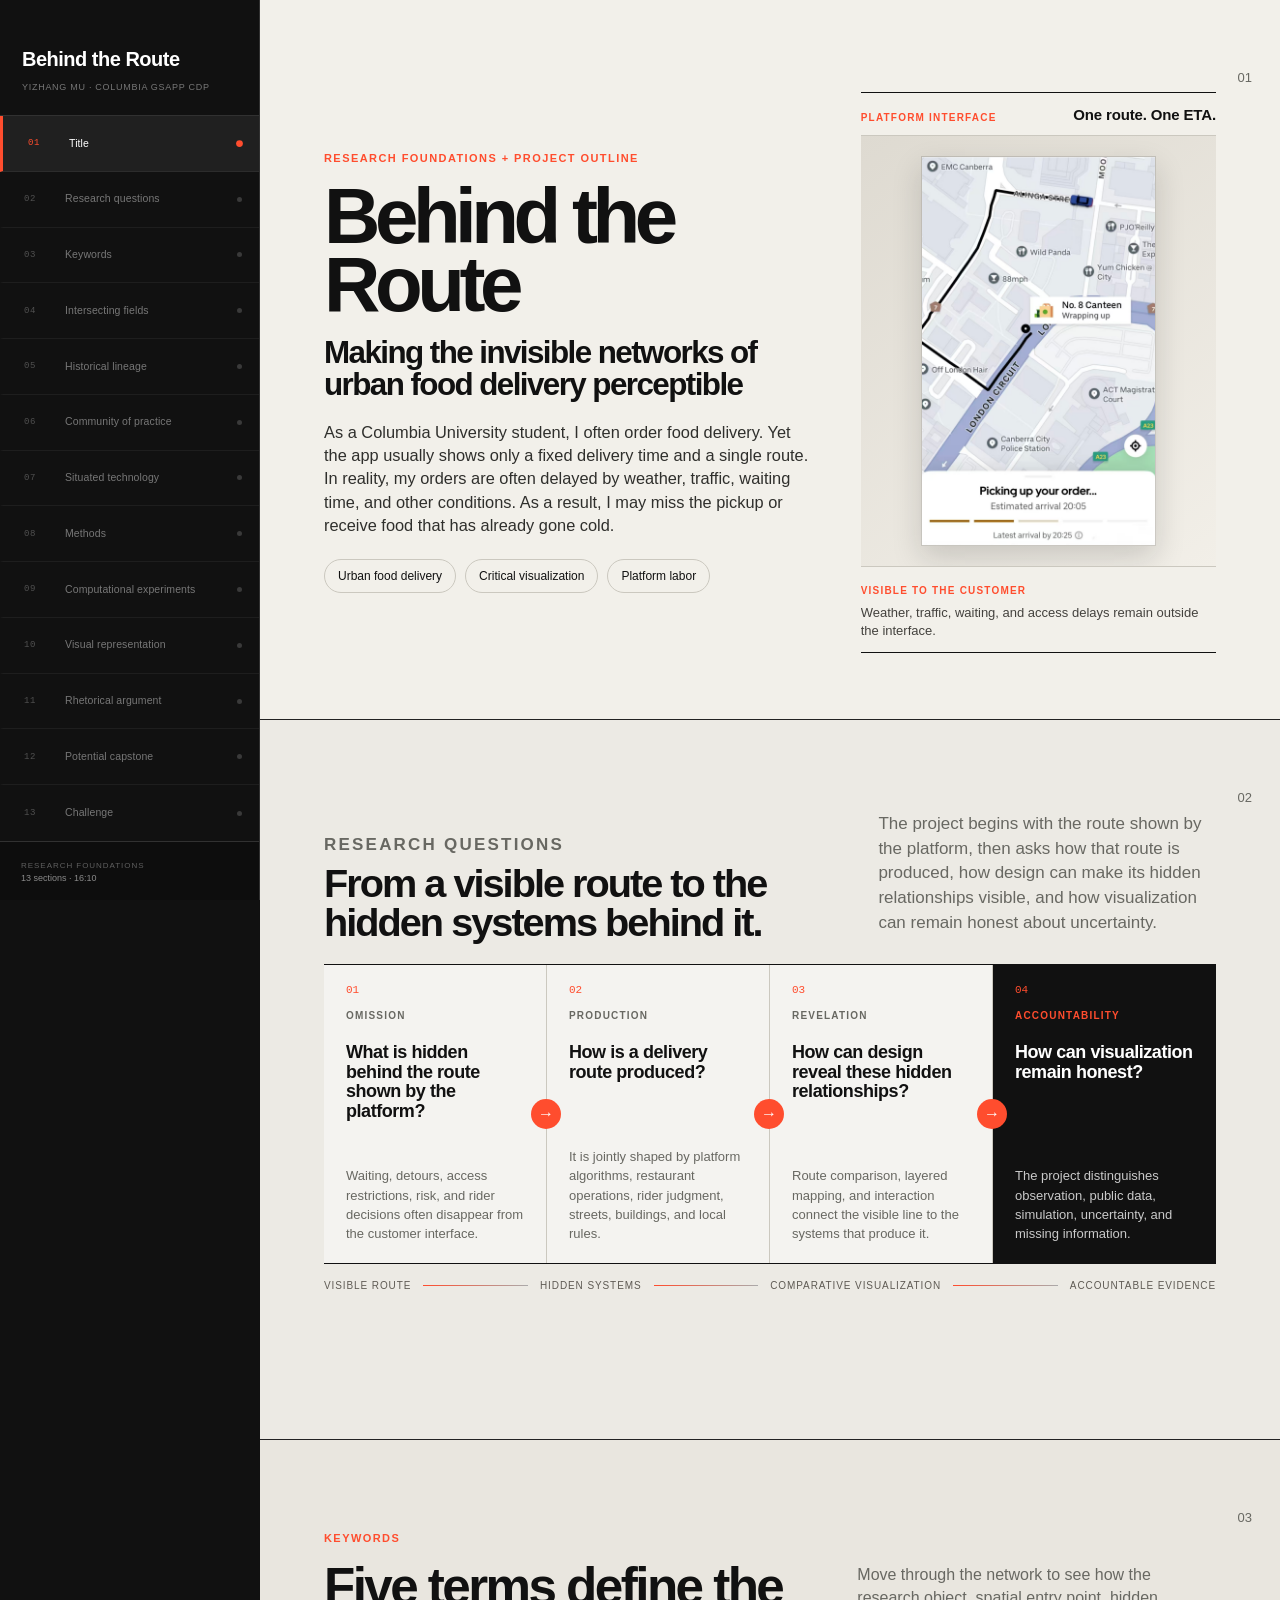
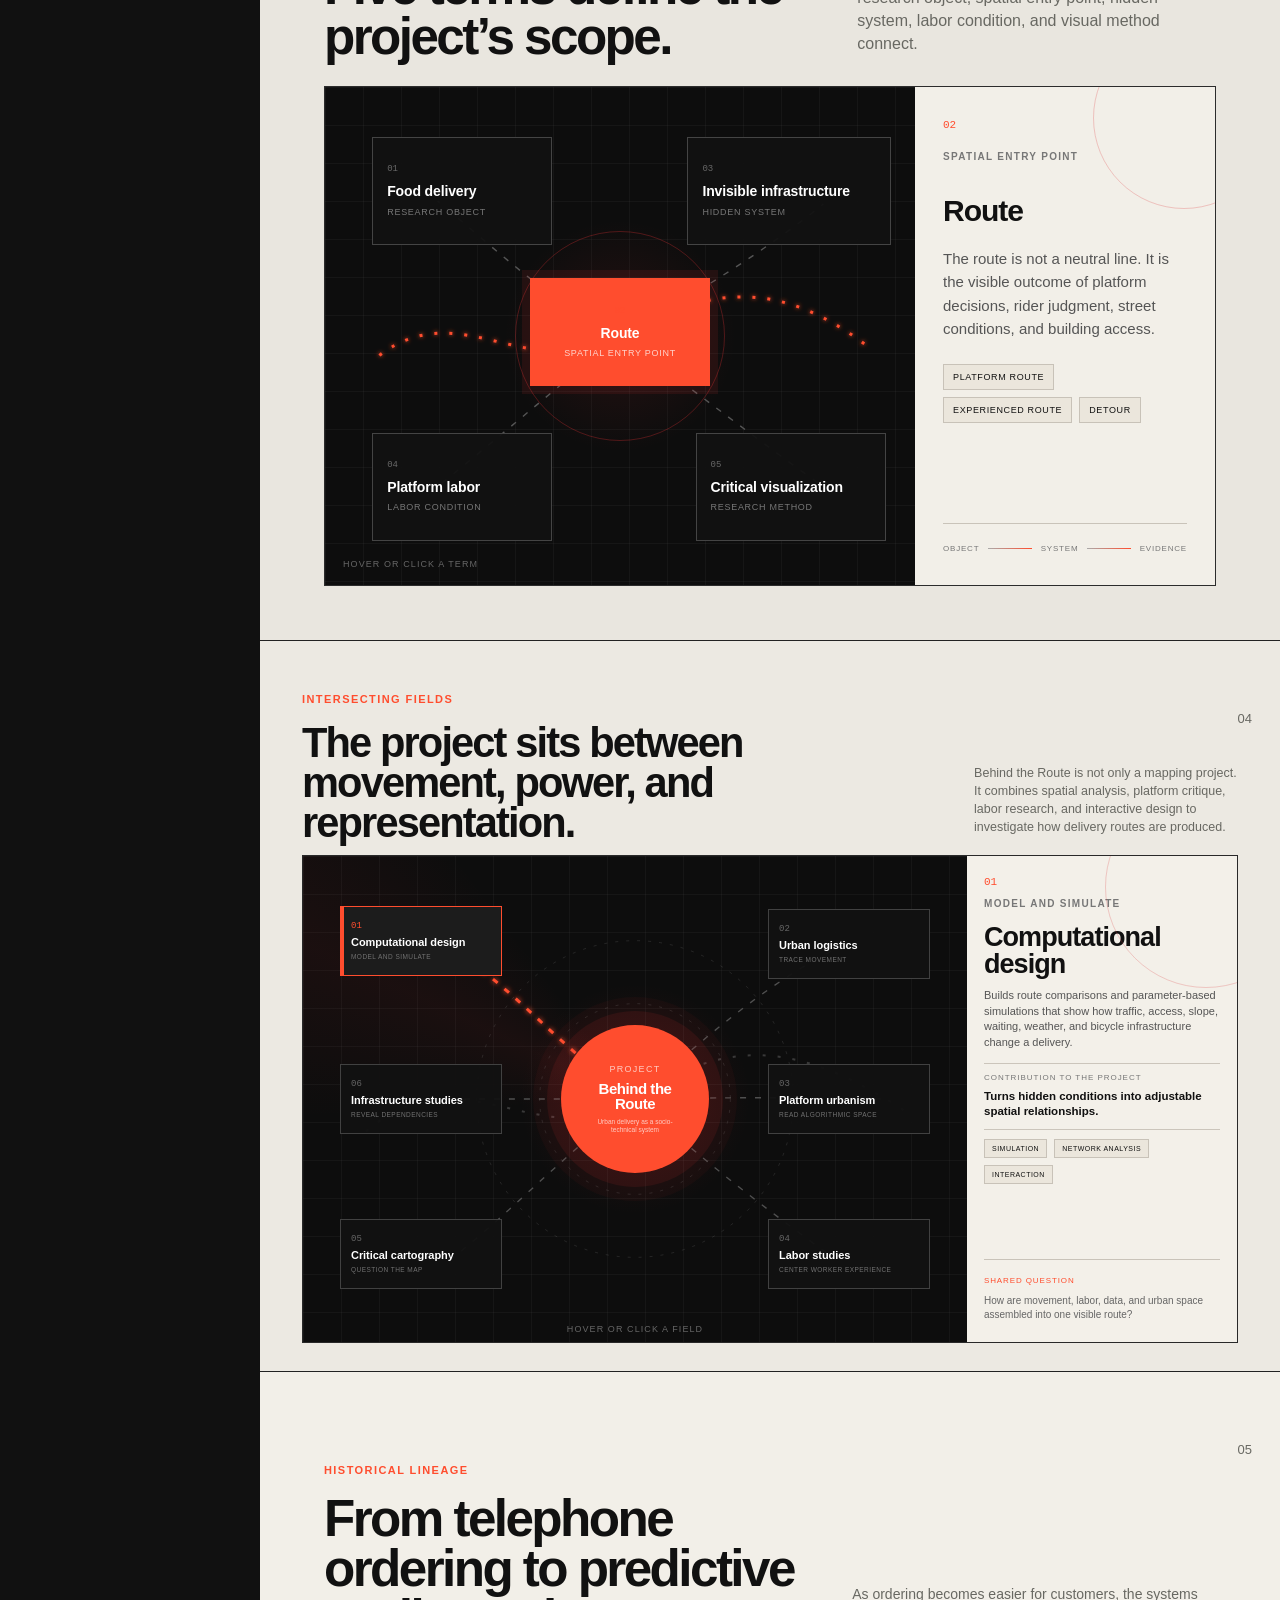
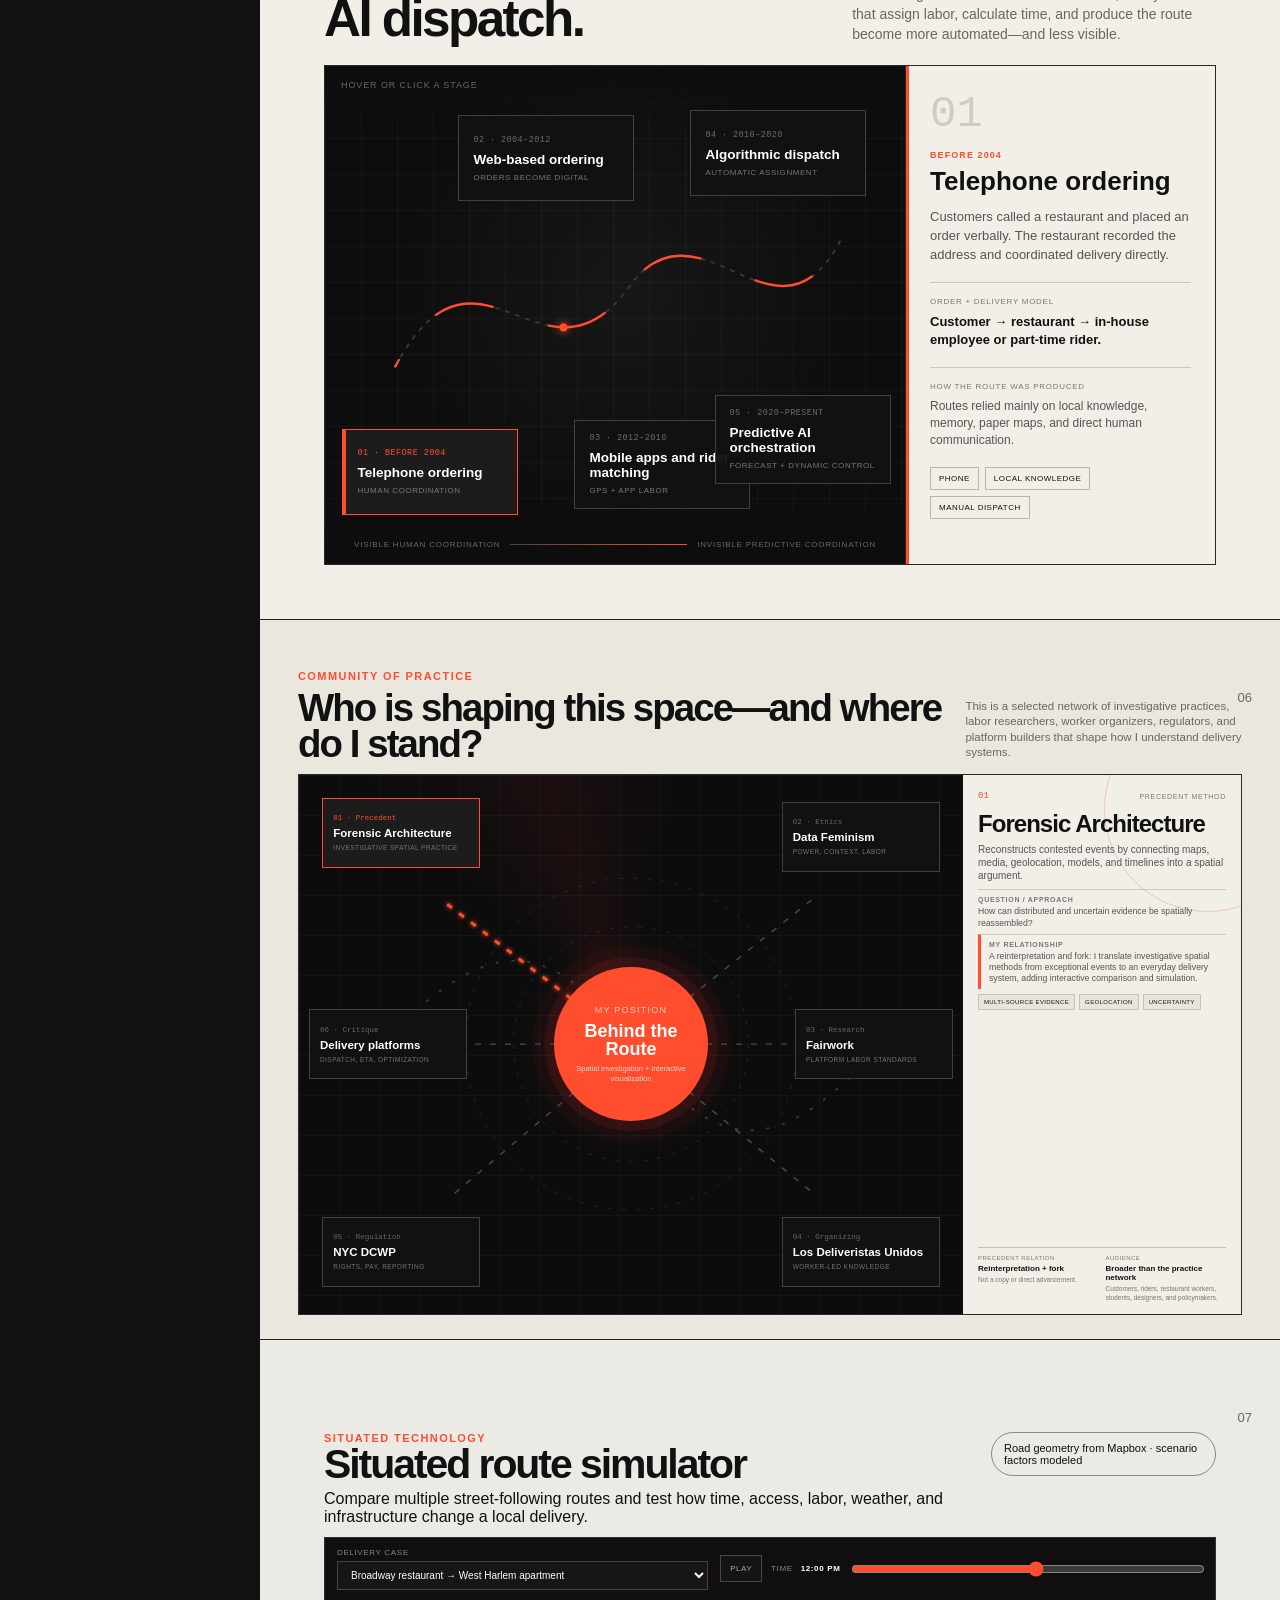
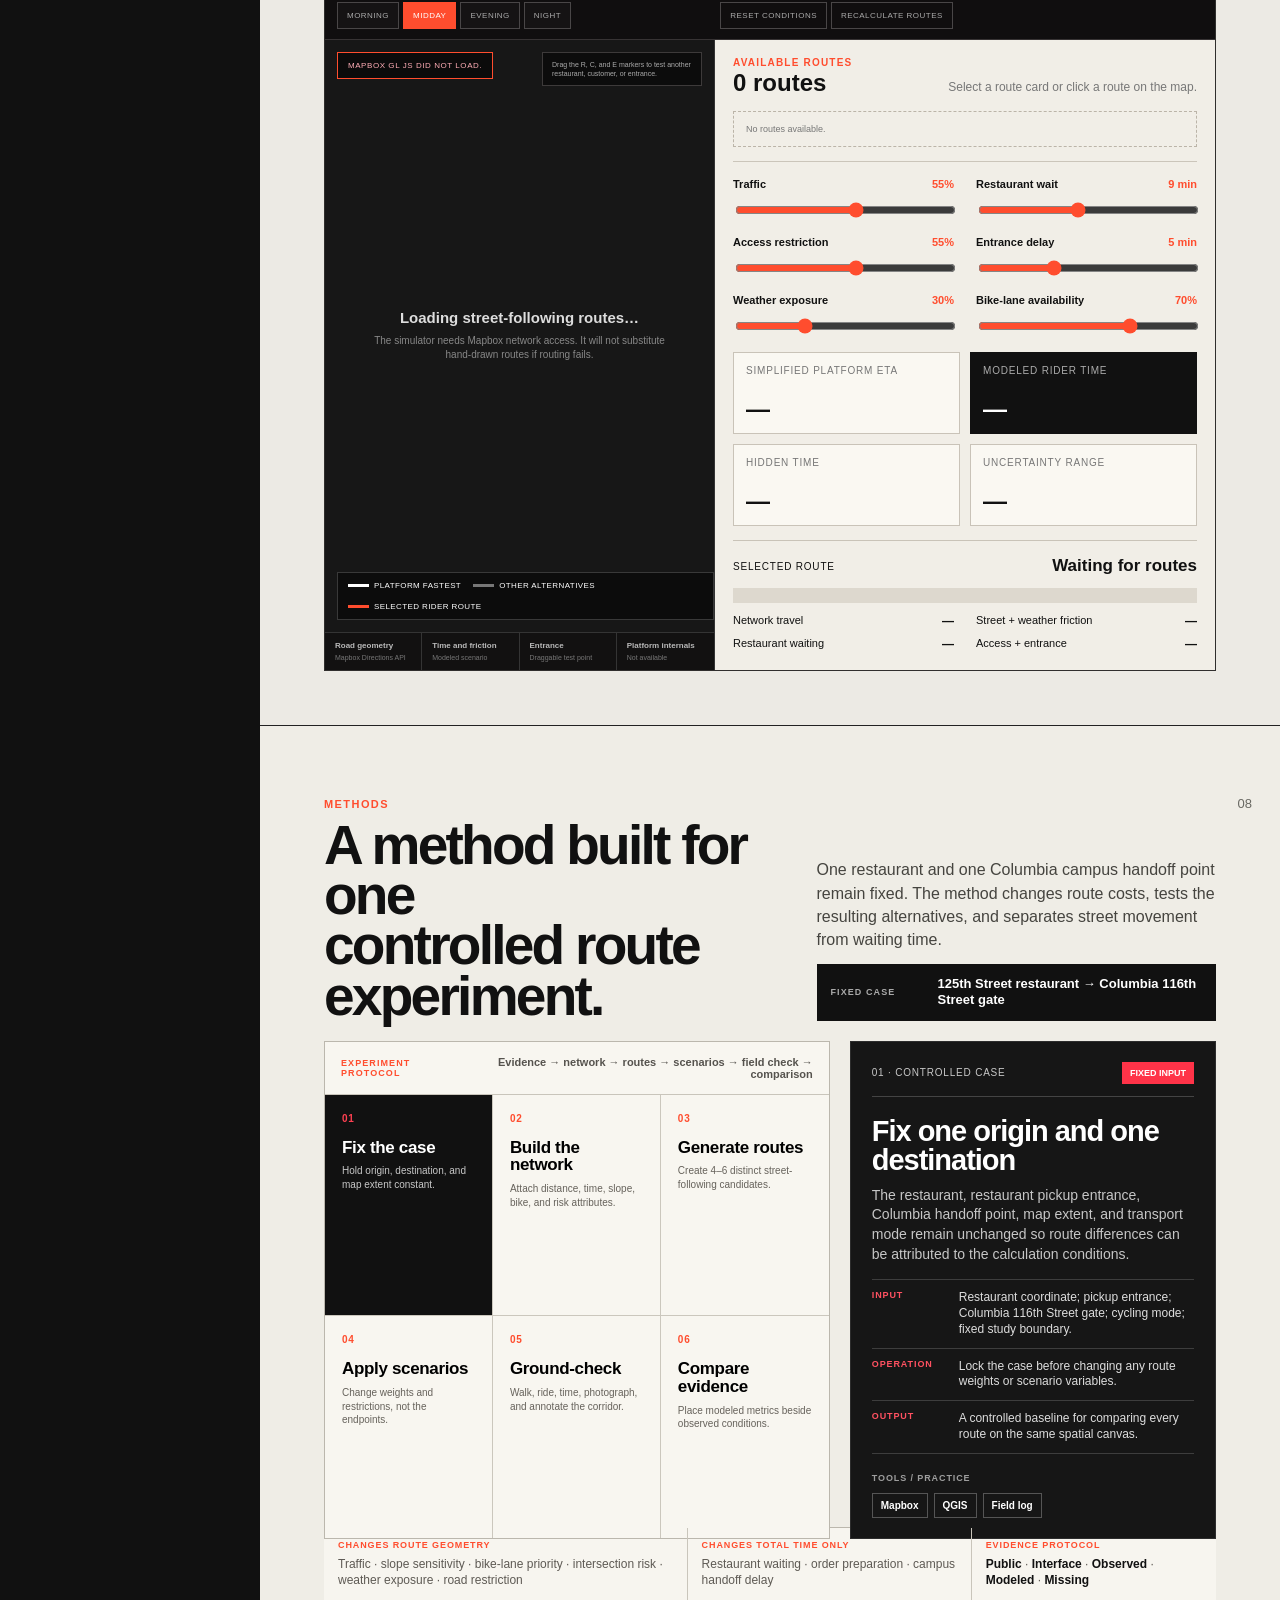
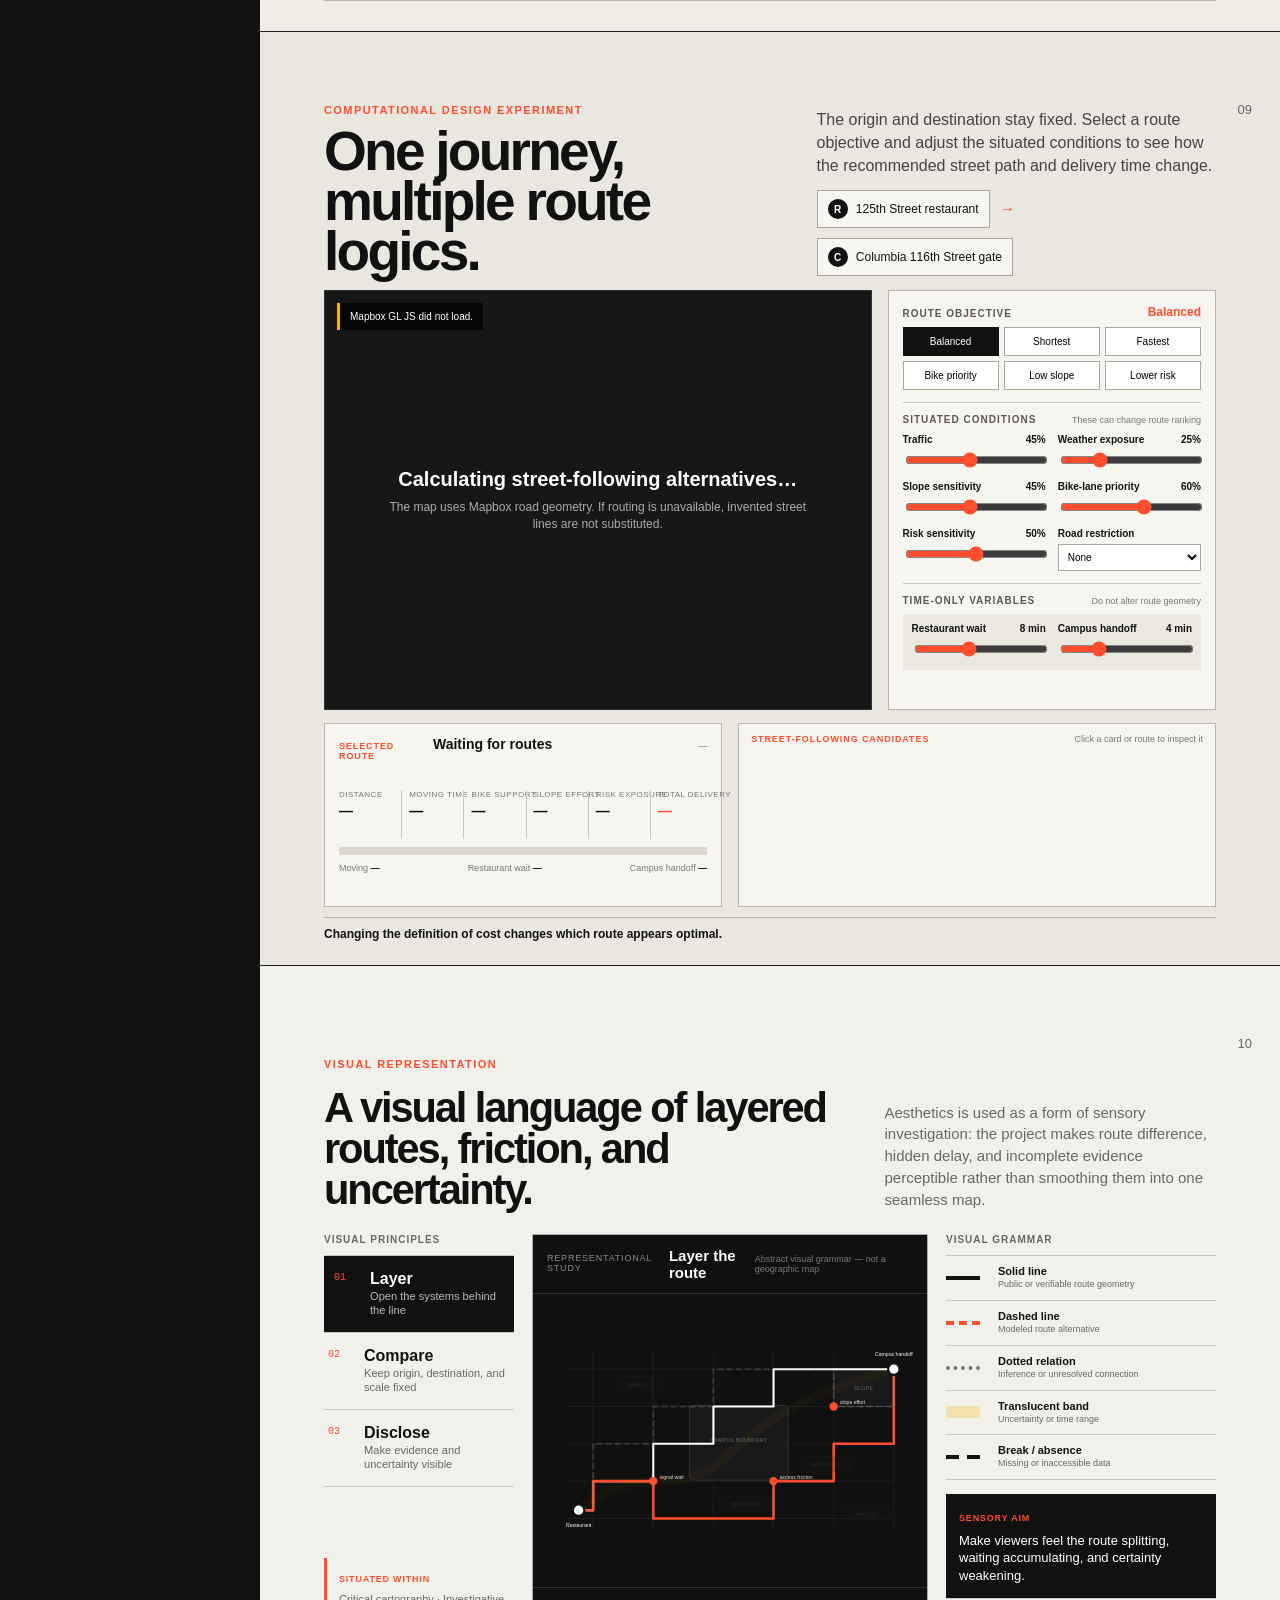
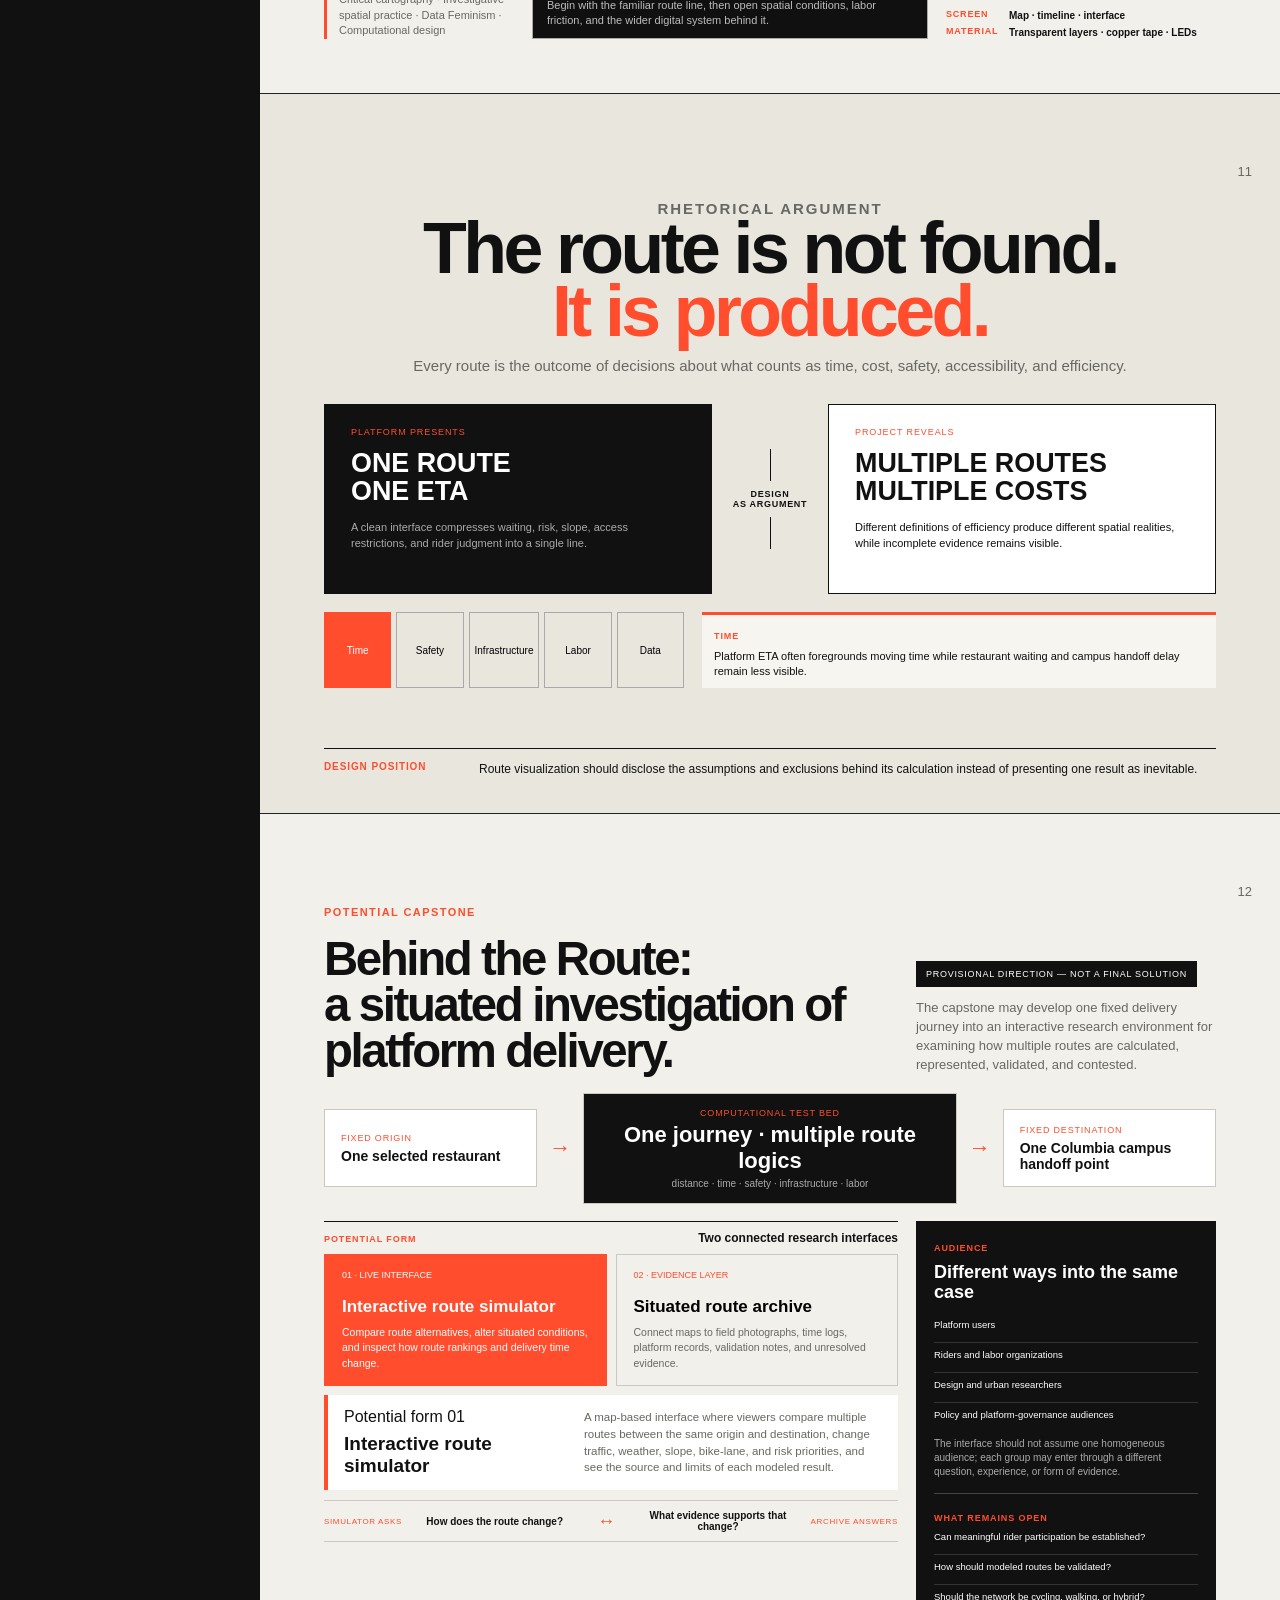
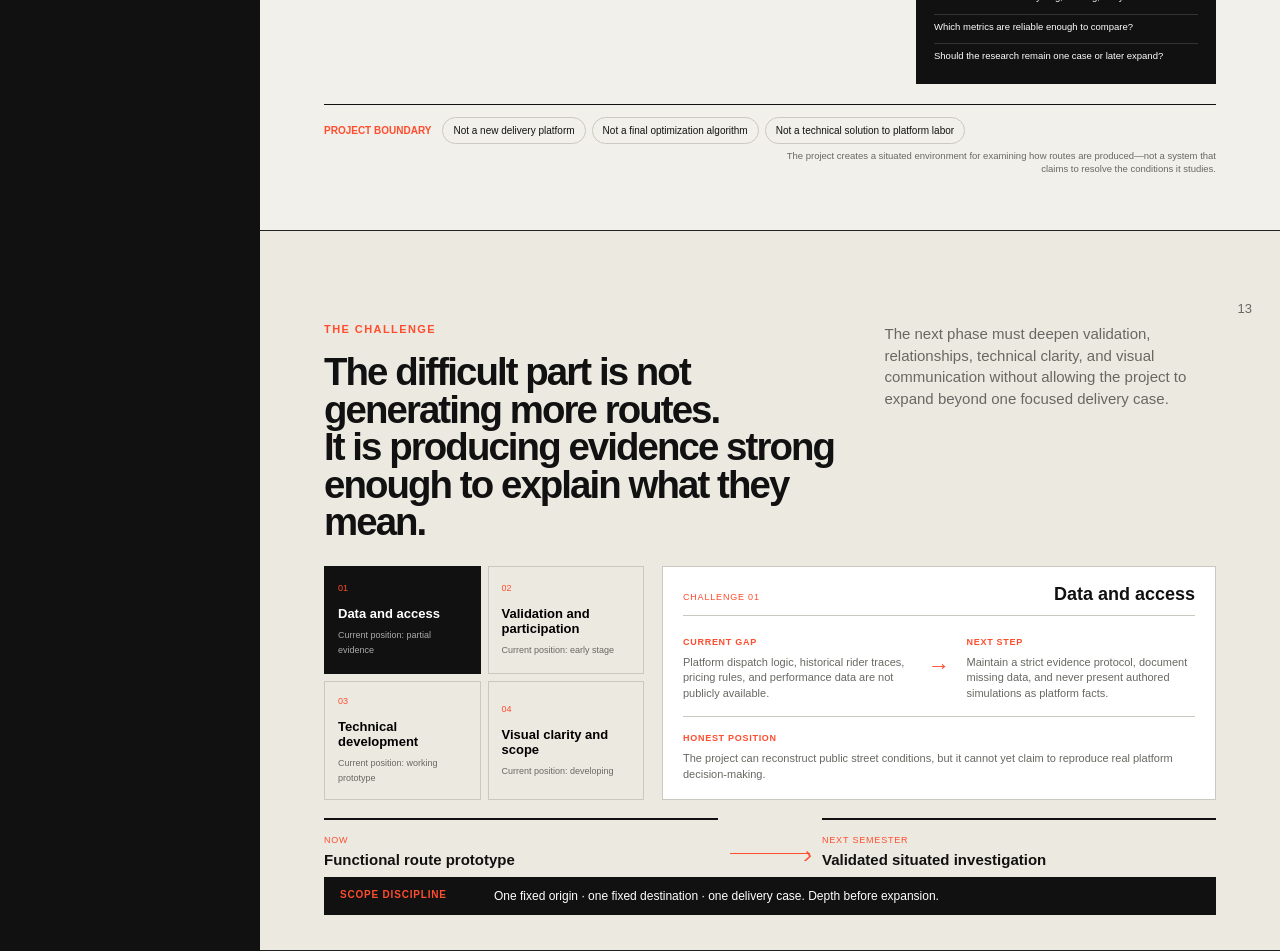
==== commit 274072da: "Add files via upload" ====
--- a/index.html
+++ b/index.html
@@ -7,7 +7,1887 @@
 <meta name="description" content="Research foundations and project outline by Yizhang Mu." />
 <link rel="preconnect" href="https://api.mapbox.com" />
 <link href="https://api.mapbox.com/mapbox-gl-js/v3.26.0/mapbox-gl.css" rel="stylesheet" />
-<link rel="stylesheet" href="style.css?v=20260802-1645-page1-refined" />
+<style>
+:root{--bg:#f2f0ea;--ink:#111;--muted:#686862;--line:#cbc8bf;--accent:#ff4d2e;--dark:#161616;--panel:#fbfaf6}
+*{box-sizing:border-box}html{scroll-behavior:smooth}body{margin:0;background:#111;color:var(--ink);font-family:Arial,Helvetica,sans-serif}.topbar{position:fixed;z-index:50;top:0;left:0;right:0;height:54px;background:rgba(17,17,17,.94);color:#fff;display:flex;align-items:center;gap:22px;padding:0 24px;border-bottom:1px solid #333}.brand{color:#fff;text-decoration:none;font-weight:700;white-space:nowrap}.author{margin-left:auto;font-size:11px;color:#aaa;white-space:nowrap}.topbar nav{display:flex;gap:5px;overflow:auto;scrollbar-width:none}.topbar nav a{color:#999;text-decoration:none;font-size:10px;padding:7px 8px;border-radius:99px;white-space:nowrap}.topbar nav a.active,.topbar nav a:hover{background:#fff;color:#111}.slide{position:relative;width:min(100vw,1920px);aspect-ratio:16/10;min-height:720px;margin:0 auto;background:var(--bg);padding:92px 64px 54px;overflow:hidden;border-bottom:1px solid #222}.slide-no{position:absolute;right:28px;top:70px;font-size:13px;color:var(--muted)}.kicker{text-transform:uppercase;letter-spacing:.13em;font-size:11px;font-weight:700;color:var(--accent);margin:0 0 18px}.slide h1{font-size:clamp(64px,7vw,132px);line-height:.88;letter-spacing:-.07em;margin:0}.slide h2{font-size:clamp(34px,4vw,70px);line-height:.98;letter-spacing:-.05em;margin:0 0 22px}.slide h3{font-size:19px;margin:6px 0 8px}.lead{font-size:clamp(18px,1.55vw,28px);line-height:1.3;max-width:760px;color:#2f2f2c}.title-grid,.two-col,.community-layout,.argument-layout,.capstone-layout,.experiment-layout{display:grid;grid-template-columns:1.02fr .98fr;gap:54px;height:100%;align-items:center}.title-slide h2{font-size:clamp(25px,2.7vw,46px);max-width:790px;margin:18px 0}.meta-row,.visual-rules,.argument-actions,.not-building{display:flex;gap:9px;flex-wrap:wrap;margin-top:24px}.meta-row span,.visual-rules span,.argument-actions span,.not-building span{border:1px solid var(--line);border-radius:999px;padding:9px 13px;font-size:12px}.route-hero{position:relative;height:72%;border:1px solid var(--line);background:#e8e5dd}.route-hero svg{position:absolute;inset:0;width:100%;height:100%}.route-hero path{fill:none;stroke:var(--accent);stroke-width:2;stroke-dasharray:7 8}.hero-node{position:absolute;z-index:2;background:#111;color:#fff;border-radius:99px;padding:10px 14px;font-size:12px}.n1{left:7%;top:18%}.n2{left:37%;top:8%}.n3{left:68%;top:30%}.n4{left:21%;top:62%}.n5{left:50%;top:72%}.n6{right:7%;bottom:10%}.question-callout{margin-top:36px;padding:24px;border-left:5px solid var(--accent);font-size:26px;line-height:1.2;background:#fff}.stack-list{display:grid;gap:12px}.stack-list article,.community-grid article,.experiment-grid article,.method-grid article,.challenge-grid article{border-top:1px solid var(--line);padding:14px 0}.stack-list b{font-size:14px}.stack-list p,.community-grid p,.experiment-grid p,.method-grid p,.challenge-grid p{margin:5px 0;color:var(--muted);font-size:14px;line-height:1.35}.keyword-grid{display:grid;grid-template-columns:repeat(5,1fr);gap:12px;margin-top:55px}.keyword-grid article{min-height:310px;background:#fff;border:1px solid var(--line);padding:22px;display:flex;flex-direction:column}.keyword-grid article:nth-child(3){background:var(--dark);color:#fff}.keyword-grid span{font-size:12px;color:var(--accent)}.keyword-grid h3{margin-top:auto;font-size:25px}.keyword-grid p{color:var(--muted);line-height:1.4}.field-cloud{display:flex;flex-wrap:wrap;gap:12px;align-content:center}.field-cloud span{font-size:clamp(16px,1.4vw,26px);border:1px solid #999;padding:12px 16px;border-radius:99px;background:#fff}.bottom-strip{position:absolute;left:64px;right:64px;bottom:54px;border-top:1px solid var(--line);padding-top:16px;display:grid;grid-template-columns:150px 1fr;gap:20px}.bottom-strip p{margin:0}.timeline{display:grid;grid-template-columns:repeat(6,1fr);gap:0;margin-top:62px;border-top:1px solid var(--ink)}.timeline article{padding:25px 18px;border-right:1px solid var(--line);min-height:330px}.timeline article:last-child{border-right:0}.timeline span,.method-grid span,.challenge-grid span{color:var(--accent);font-size:11px}.timeline h3{margin-top:85px}.timeline p{font-size:14px;color:var(--muted);line-height:1.4}.community-grid{display:grid;grid-template-columns:1fr 1fr;gap:15px 24px}.precedent-note{border-left:4px solid var(--accent);padding:18px 20px;background:#fff;margin-top:32px}.precedent-note p{margin-bottom:0;line-height:1.4}.simulator-slide{background:#eceae4}.sim-head{display:flex;justify-content:space-between;align-items:flex-start}.sim-head h2{margin-bottom:6px}.sim-head p{margin:0}.model-label{font-size:11px;border:1px solid #888;padding:9px 12px;border-radius:99px}.sim-layout{display:grid;grid-template-columns:1.45fr .55fr;gap:18px;height:calc(100% - 118px);margin-top:18px}.map-wrap{position:relative;min-height:500px;background:#1a1a1a;border:1px solid #333;overflow:hidden}.map-wrap #simMap{position:absolute;inset:0}.map-fallback{position:absolute;inset:0;display:flex;align-items:center;justify-content:center;color:#aaa;background:#1a1a1a}.map-fallback.hidden{display:none}.fallback-grid{position:absolute;inset:0;background-image:linear-gradient(#2c2c2c 1px,transparent 1px),linear-gradient(90deg,#2c2c2c 1px,transparent 1px);background-size:34px 34px;opacity:.5}.map-fallback span{z-index:2}.map-legend{position:absolute;left:14px;bottom:14px;display:flex;gap:12px;background:rgba(0,0,0,.75);color:#fff;padding:9px 11px;font-size:10px}.map-legend i{display:inline-block;width:20px;height:3px;margin-right:5px;vertical-align:middle}.route-a{background:#fff}.route-b{background:var(--accent)}.hotspot{background:#ffb000;border-radius:50%;height:10px!important;width:10px!important}.sim-panel{background:#fff;border:1px solid var(--line);padding:18px;display:flex;flex-direction:column;gap:15px;overflow:auto}.preset-row{display:grid;grid-template-columns:repeat(4,1fr);gap:5px}.preset-row button,.play-button{border:1px solid #aaa;background:#f5f3ee;padding:9px 5px;font-size:11px;cursor:pointer}.preset-row button.active,.play-button:hover{background:#111;color:#fff}.sim-panel label{font-size:12px;font-weight:700;display:flex;justify-content:space-between}.sim-panel input[type=range]{width:100%;accent-color:var(--accent)}.metric-grid{display:grid;grid-template-columns:1fr 1fr;gap:8px}.metric-grid article{border:1px solid var(--line);padding:11px}.metric-grid span{font-size:10px;color:var(--muted);display:block}.metric-grid b{font-size:21px;display:block;margin-top:5px}.factor-list{display:grid;gap:8px}.factor{display:grid;grid-template-columns:110px 1fr 36px;align-items:center;gap:8px;font-size:11px}.factor .bar{height:7px;background:#e5e1d8}.factor .bar i{display:block;height:100%;background:var(--accent)}.sim-takeaway{margin-top:auto;border-top:1px solid var(--line);padding-top:12px}.sim-takeaway p{font-size:13px;line-height:1.35;color:var(--muted);margin-bottom:0}.method-grid{display:grid;grid-template-columns:repeat(4,1fr);gap:14px 20px;margin-top:32px}.method-grid article{min-height:150px}.experiment-layout{align-items:start;margin-top:40px}.experiment-grid{display:grid;grid-template-columns:1fr 1fr;gap:4px 24px}.layer-stack{display:grid;grid-template-columns:repeat(3,1fr);gap:18px;margin-top:50px}.layer-stack article{min-height:300px;border:1px solid var(--line);padding:24px;background:#fff}.layer-stack article:nth-child(2){transform:translateY(35px)}.layer-stack article:nth-child(3){transform:translateY(70px);background:#111;color:#fff}.layer-stack span{color:var(--accent);font-size:11px}.layer-stack p{color:var(--muted);line-height:1.45}.argument-big{font-size:clamp(25px,2.4vw,43px);line-height:1.12;letter-spacing:-.03em}.capstone-flow{display:flex;align-items:center;gap:8px;flex-wrap:wrap}.capstone-flow div{background:#fff;border:1px solid var(--line);padding:15px}.not-building{position:absolute;bottom:60px;left:64px;right:64px;border-top:1px solid var(--line);padding-top:15px;align-items:center}.challenge-grid{display:grid;grid-template-columns:repeat(4,1fr);gap:8px 22px;margin-top:28px}.challenge-grid article{min-height:135px}.statement{position:absolute;bottom:35px;left:64px;right:64px;background:#111;color:#fff;padding:14px 18px;display:grid;grid-template-columns:150px 1fr;gap:16px}.statement p{margin:0;line-height:1.35;font-size:13px;color:#d3d3d3}
+@media(max-width:1100px){.topbar nav{display:none}.slide{aspect-ratio:auto;min-height:100vh;padding:82px 28px 40px;overflow:auto}.title-grid,.two-col,.community-layout,.argument-layout,.capstone-layout,.experiment-layout,.sim-layout{grid-template-columns:1fr}.route-hero{min-height:400px}.keyword-grid{grid-template-columns:1fr 1fr}.timeline{grid-template-columns:1fr 1fr}.method-grid,.challenge-grid{grid-template-columns:1fr 1fr}.layer-stack{grid-template-columns:1fr}.layer-stack article:nth-child(n){transform:none}.bottom-strip,.not-building,.statement{position:static;margin-top:24px}.sim-layout{height:auto}.map-wrap{min-height:520px}.author{display:none}}
+@media(max-width:650px){.keyword-grid,.community-grid,.method-grid,.challenge-grid,.metric-grid{grid-template-columns:1fr}.timeline{grid-template-columns:1fr}.timeline article{min-height:auto}.timeline h3{margin-top:18px}.slide h2{font-size:38px}.preset-row{grid-template-columns:1fr 1fr}}
+
+
+/* Corrected navigation: complete 13-section names in a fixed left rail */
+.topbar{left:0;right:auto;width:238px;height:64px;padding:12px 18px;border-right:1px solid #343434;border-bottom:1px solid #343434;align-items:flex-start;background:rgba(17,17,17,.97)}
+.brand{display:flex;flex-direction:column;gap:4px;line-height:1.1}
+.brand strong{font-size:14px}.brand span{font-size:9px;color:#999;font-weight:400}
+.side-navigation{position:fixed;z-index:49;left:0;top:64px;bottom:0;width:238px;background:rgba(17,17,17,.97);border-right:1px solid #343434;padding:14px 10px 22px;overflow-y:auto}
+.side-navigation nav{display:flex;flex-direction:column;gap:2px}
+.side-navigation a{display:grid;grid-template-columns:30px 1fr;gap:8px;align-items:center;color:#8c8c8c;text-decoration:none;padding:9px 8px;border-left:2px solid transparent;font-size:11px;line-height:1.15}
+.side-navigation a .nav-number{font-family:monospace;font-size:9px;color:#666}
+.side-navigation a .nav-name{white-space:normal}
+.side-navigation a:hover,.side-navigation a.active{color:#fff;background:#252525;border-left-color:var(--accent)}
+.side-navigation a.active .nav-number{color:var(--accent)}
+main{padding-left:238px}
+.slide{width:min(calc(100vw - 238px),1920px)}
+
+/* Restored previous simulator composition */
+.previous-simulator{height:calc(100% - 108px);margin-top:14px;display:grid;grid-template-rows:auto 1fr;border:1px solid #302f2d;background:#0a0909;color:#fff}
+.simulator-toolbar{display:grid;grid-template-columns:auto minmax(300px,1fr) auto auto;gap:14px;align-items:center;padding:12px 14px;border-bottom:1px solid #333;background:#100e0f}
+.layer-switch,.preset-row{display:flex;gap:5px}
+.layer-switch button,.preset-row button,#playButton{border:1px solid #494647;background:#151314;color:#aaa;padding:8px 11px;font-size:10px;text-transform:uppercase;letter-spacing:.06em;cursor:pointer}
+.layer-switch button.active,.preset-row button.active,#playButton:hover{background:var(--accent);border-color:var(--accent);color:#fff}
+.time-primary{display:grid;grid-template-columns:auto auto 1fr;gap:10px;align-items:center;min-width:0}
+.time-primary label{display:flex;gap:8px;white-space:nowrap;font-size:10px;text-transform:uppercase;color:#aaa}.time-primary label strong{color:#fff}
+.time-primary input{width:100%;accent-color:var(--accent)}
+.time-metrics{display:flex;gap:14px;font-size:9px;text-transform:uppercase;color:#777;white-space:nowrap}.time-metrics b{display:block;color:#fff;font-size:12px;margin-bottom:2px}
+.simulator-main{display:grid;grid-template-columns:minmax(0,1.55fr) minmax(270px,.45fr);min-height:0}
+.simulator-main .map-wrap{min-height:0;border:0;border-right:1px solid #333}
+.scenario-badge{position:absolute;left:14px;top:14px;background:rgba(5,5,5,.82);border:1px solid #444;padding:8px 10px;font-size:9px;letter-spacing:.08em;text-transform:uppercase}
+.visibility-panel{padding:20px;background:#f2efe8;color:#111;overflow:auto}
+.panel-kicker{font-size:10px;text-transform:uppercase;letter-spacing:.12em;color:var(--accent);font-weight:700;margin:0 0 8px}.visibility-panel h3{font-size:20px;line-height:1.08;margin:0 0 22px}
+.visibility-bar{display:grid;grid-template-columns:105px 1fr 32px;gap:8px;align-items:center;padding:8px 0;border-top:1px solid #d2cdc3;cursor:pointer;font-size:11px}.visibility-bar:last-child{border-bottom:1px solid #d2cdc3}.visibility-track{height:8px;background:#ded9cf}.visibility-track i{display:block;height:100%;background:var(--accent)}.visibility-bar b{text-align:right}.visibility-bar.active{font-weight:700}.visibility-readout{margin-top:20px;padding-top:15px;border-top:1px solid #111}.visibility-readout span{display:block;font-size:9px;text-transform:uppercase;color:#777;margin-bottom:6px}.visibility-readout b{font-size:17px}.visibility-readout p{font-size:12px;line-height:1.4;color:#555}
+
+@media(max-width:1180px){.simulator-toolbar{grid-template-columns:1fr 1fr}.time-metrics{justify-content:flex-start}.simulator-main{grid-template-columns:1fr}.simulator-main .map-wrap{min-height:500px;border-right:0;border-bottom:1px solid #333}.visibility-panel{display:none}}
+@media(max-width:900px){.topbar{width:100%;height:58px;right:0}.side-navigation{left:0;right:0;top:58px;bottom:auto;width:auto;height:48px;padding:5px 8px;border-right:0;border-bottom:1px solid #343434;overflow-x:auto;overflow-y:hidden}.side-navigation nav{flex-direction:row}.side-navigation a{display:flex;padding:8px 10px;white-space:nowrap}.side-navigation a .nav-name{white-space:nowrap}.side-navigation a .nav-number{display:none}main{padding-left:0;padding-top:48px}.slide{width:100%;padding-top:88px}.simulator-toolbar{grid-template-columns:1fr}.time-primary{grid-template-columns:auto auto 1fr}.time-metrics{flex-wrap:wrap}}
+
+/* Full-height left title rail */
+@media (min-width:901px){
+  .topbar{
+    top:0;
+    bottom:0;
+    left:0;
+    width:238px;
+    height:100vh;
+    padding:24px 18px;
+    border-right:1px solid #343434;
+    border-bottom:0;
+    background:#111;
+    align-items:flex-start;
+  }
+  .brand{
+    width:100%;
+    padding-bottom:20px;
+    border-bottom:1px solid #343434;
+  }
+  .brand strong{font-size:16px;line-height:1.05}
+  .brand span{font-size:10px;line-height:1.35;margin-top:5px}
+  .side-navigation{
+    top:108px;
+    bottom:18px;
+    width:238px;
+    padding:10px 10px 0;
+    background:transparent;
+    border-right:0;
+  }
+}
+
+/* Fix: keep the full-height title rail while ensuring the navigation remains visible */
+@media (min-width:901px){
+  .topbar{
+    z-index:48;
+  }
+  .side-navigation{
+    z-index:52;
+    background:transparent;
+  }
+  .side-navigation nav{
+    position:relative;
+    z-index:1;
+  }
+  .side-navigation a{
+    background:transparent;
+  }
+  .side-navigation a:hover,
+  .side-navigation a.active{
+    background:#252525;
+  }
+}
+
+
+/* Adjustable route study on title slide */
+.route-lab{height:82%;min-height:520px;border:1px solid var(--line);background:#e8e5dd;display:grid;grid-template-rows:auto 1fr auto auto;overflow:hidden}
+.route-lab-head{display:flex;justify-content:space-between;align-items:center;padding:15px 17px;border-bottom:1px solid var(--line);background:#f4f1e9}
+.route-lab-head span{display:block;font-size:10px;text-transform:uppercase;letter-spacing:.12em;color:var(--accent);font-weight:700;margin-bottom:3px}
+.route-lab-head strong{font-size:17px}
+.route-status{text-align:right}.route-status b{display:block;font-size:23px;line-height:1}.route-status small{font-size:10px;color:var(--muted)}
+.route-map-stage{position:relative;min-height:250px;background:#ddd8ce;overflow:hidden}
+.route-map-stage svg{width:100%;height:100%;display:block}
+.street-grid path{fill:none;stroke:#b4aea2;stroke-width:4;stroke-linecap:round}
+.route-obstacles rect,.route-obstacles path,.route-obstacles circle{fill:#c8c1b4;stroke:#777063;stroke-width:1.5;opacity:.7;transition:opacity .2s,fill .2s}
+.route-obstacles text{font-size:11px;text-anchor:middle;fill:#5b564e;pointer-events:none}
+.base-route{fill:none;stroke:#fff;stroke-width:8;stroke-linecap:round;stroke-linejoin:round;opacity:.95}
+.active-route{fill:none;stroke:var(--accent);stroke-width:5;stroke-linecap:round;stroke-linejoin:round;stroke-dasharray:9 7;transition:d .35s ease}
+.route-points circle{fill:#111;stroke:#fff;stroke-width:3}.route-points text{font-size:11px;text-anchor:middle;font-weight:700}
+.worker-marker circle:first-child{fill:var(--accent);stroke:#fff;stroke-width:2}.worker-marker circle:last-child{fill:none;stroke:var(--accent);stroke-width:2;opacity:.4}
+.route-legend{position:absolute;left:12px;bottom:10px;display:flex;gap:14px;background:rgba(17,17,17,.82);color:#fff;padding:7px 9px;font-size:9px}
+.route-legend i{display:inline-block;width:19px;height:3px;margin-right:5px;vertical-align:middle}.planned-line{background:#fff}.actual-line{background:var(--accent)}
+.route-controls{display:grid;grid-template-columns:1fr 1fr;gap:8px 14px;padding:12px 16px;border-top:1px solid var(--line);background:#f4f1e9}
+.route-controls label{display:grid;gap:3px}.route-controls label span{display:flex;justify-content:space-between;font-size:10px;font-weight:700}.route-controls input{width:100%;accent-color:var(--accent)}
+.route-readout{display:grid;grid-template-columns:repeat(3,1fr);border-top:1px solid var(--line);background:#111;color:#fff}
+.route-readout span{padding:10px 12px;border-right:1px solid #333;font-size:9px;text-transform:uppercase;letter-spacing:.08em}.route-readout span:last-child{border-right:0}.route-readout b{display:block;font-size:15px;text-transform:none;letter-spacing:0;margin-bottom:2px}
+@media(max-width:1100px){.route-lab{min-height:620px}.route-controls{grid-template-columns:1fr}.route-map-stage{min-height:330px}}
+
+.route-overlay-badges{position:absolute;right:12px;top:10px;display:flex;gap:8px;flex-wrap:wrap;justify-content:flex-end;max-width:55%}
+.route-overlay-badges span{background:rgba(17,17,17,.84);color:#fff;padding:6px 8px;font-size:9px;text-transform:uppercase;letter-spacing:.07em;border-radius:999px}
+
+
+/* Refined full-height navigation rail */
+:root{--rail-width:260px}
+@media (min-width:901px){
+  .topbar{
+    position:fixed;
+    inset:0 auto 0 0;
+    width:var(--rail-width);
+    height:100vh;
+    padding:0;
+    display:block;
+    background:#111;
+    border-right:1px solid #313131;
+    border-bottom:0;
+    z-index:60;
+  }
+  .brand{
+    position:absolute;
+    top:0;
+    left:0;
+    width:100%;
+    min-height:116px;
+    padding:25px 22px 21px;
+    display:flex;
+    justify-content:flex-end;
+    flex-direction:column;
+    gap:7px;
+    border-bottom:1px solid #313131;
+    box-sizing:border-box;
+  }
+  .brand strong{
+    max-width:180px;
+    font-size:20px;
+    line-height:1.02;
+    letter-spacing:-.025em;
+    color:#fff;
+  }
+  .brand span{
+    max-width:190px;
+    font-size:9px;
+    line-height:1.45;
+    letter-spacing:.08em;
+    text-transform:uppercase;
+    color:#777;
+  }
+  .side-navigation{
+    position:fixed;
+    left:0;
+    top:116px;
+    bottom:0;
+    width:var(--rail-width);
+    padding:0;
+    display:grid;
+    grid-template-rows:minmax(0,1fr) 58px;
+    background:#111;
+    border-right:1px solid #313131;
+    overflow:hidden;
+    box-sizing:border-box;
+    z-index:61;
+  }
+  .side-navigation nav{
+    min-height:0;
+    display:grid;
+    grid-template-rows:repeat(13,minmax(0,1fr));
+    gap:0;
+    border-bottom:1px solid #313131;
+  }
+  .side-navigation a{
+    position:relative;
+    min-height:0;
+    padding:0 18px 0 21px;
+    display:grid;
+    grid-template-columns:31px minmax(0,1fr);
+    align-items:center;
+    gap:10px;
+    color:#777;
+    border-left:3px solid transparent;
+    border-bottom:1px solid rgba(255,255,255,.055);
+    background:transparent;
+    font-size:10.5px;
+    line-height:1.12;
+    transition:background .18s ease,color .18s ease,border-color .18s ease,padding .18s ease;
+  }
+  .side-navigation a:last-child{border-bottom:0}
+  .side-navigation a::after{
+    content:"";
+    position:absolute;
+    right:17px;
+    width:5px;
+    height:5px;
+    border-radius:50%;
+    background:#3a3a3a;
+    transition:transform .18s ease,background .18s ease;
+  }
+  .side-navigation a .nav-number{
+    font-family:ui-monospace,SFMono-Regular,Menlo,monospace;
+    font-size:9px;
+    letter-spacing:.06em;
+    color:#505050;
+  }
+  .side-navigation a .nav-name{
+    max-width:150px;
+    white-space:normal;
+    font-weight:500;
+    letter-spacing:.01em;
+  }
+  .side-navigation a:hover{
+    color:#ddd;
+    background:#191919;
+    padding-left:25px;
+  }
+  .side-navigation a.active{
+    color:#fff;
+    background:#202020;
+    border-left-color:var(--accent);
+    padding-left:25px;
+  }
+  .side-navigation a.active .nav-number{color:var(--accent)}
+  .side-navigation a.active::after{
+    background:var(--accent);
+    transform:scale(1.35);
+  }
+  .rail-footer{
+    padding:11px 21px 10px;
+    display:flex;
+    flex-direction:column;
+    justify-content:center;
+    gap:3px;
+    color:#5f5f5f;
+    background:#0d0d0d;
+  }
+  .rail-footer span{
+    font-size:8px;
+    letter-spacing:.12em;
+    text-transform:uppercase;
+  }
+  .rail-footer b{
+    font-size:9px;
+    font-weight:500;
+    color:#8a8a8a;
+  }
+  main{padding-left:var(--rail-width)}
+  .slide{width:min(calc(100vw - var(--rail-width)),1920px)}
+}
+
+@media (max-height:760px) and (min-width:901px){
+  .brand{min-height:96px;padding:18px 20px 16px}
+  .brand strong{font-size:17px}
+  .side-navigation{top:96px;grid-template-rows:minmax(0,1fr) 48px}
+  .side-navigation a{font-size:9.5px;padding-left:18px}
+  .side-navigation a:hover,.side-navigation a.active{padding-left:21px}
+  .rail-footer{padding:8px 20px}
+}
+
+
+/* Research questions: connected four-step logic */
+.research-slide{background:#eceae4}
+.research-heading{display:grid;grid-template-columns:minmax(0,1.2fr) minmax(280px,.8fr);gap:48px;align-items:end;margin-bottom:38px}
+.research-heading h2{max-width:900px;margin:0}
+.research-heading p{margin:0 0 7px;color:var(--muted);font-size:17px;line-height:1.45;max-width:520px}
+.research-sequence{display:grid;grid-template-columns:repeat(4,minmax(0,1fr));border-top:1px solid var(--ink);border-bottom:1px solid var(--ink);min-height:360px}
+.research-step{position:relative;padding:24px 22px 26px;border-right:1px solid var(--line);background:rgba(255,255,255,.42);display:flex;flex-direction:column}
+.research-step:last-child{border-right:0}
+.research-step:not(:last-child)::after{content:'→';position:absolute;right:-15px;top:50%;transform:translateY(-50%);z-index:2;width:30px;height:30px;border-radius:50%;display:grid;place-items:center;background:var(--accent);color:#fff;font-size:16px;font-weight:700}
+.research-index{font-family:monospace;font-size:11px;color:var(--accent)}
+.research-stage{margin:18px 0 34px;text-transform:uppercase;letter-spacing:.12em;font-size:10px;font-weight:700;color:var(--muted)}
+.research-step h3{font-size:clamp(20px,1.7vw,29px);line-height:1.08;letter-spacing:-.025em;margin:0 0 18px}
+.research-step>p:last-child{margin:auto 0 0;color:var(--muted);font-size:14px;line-height:1.48}
+.research-step-dark{background:#111;color:#fff}
+.research-step-dark .research-index,.research-step-dark .research-stage{color:var(--accent)}
+.research-step-dark>p:last-child{color:#c9c9c9}
+.research-logic-line{display:grid;grid-template-columns:auto 1fr auto 1fr auto 1fr auto;align-items:center;gap:12px;margin-top:24px;font-size:10px;text-transform:uppercase;letter-spacing:.09em;color:#5f5b54}
+.research-logic-line i{height:1px;background:linear-gradient(90deg,var(--accent),#aaa)}
+
+@media(max-width:1100px){
+  .research-heading{grid-template-columns:1fr;margin-bottom:28px}
+  .research-sequence{grid-template-columns:1fr 1fr}
+  .research-step{min-height:300px;border-bottom:1px solid var(--line)}
+  .research-step:nth-child(2){border-right:0}
+  .research-step:nth-child(2)::after{display:none}
+  .research-step:nth-child(3)::after{display:none}
+  .research-logic-line{display:none}
+}
+@media(max-width:650px){
+  .research-sequence{grid-template-columns:1fr}
+  .research-step{border-right:0;min-height:250px}
+  .research-step::after{display:none!important}
+  .research-stage{margin-bottom:18px}
+}
+
+
+/* Keywords: animated interactive concept network */
+.keyword-slide{background:#e9e6df}
+.keyword-heading{display:grid;grid-template-columns:minmax(0,1.15fr) minmax(300px,.85fr);gap:48px;align-items:end;margin-bottom:24px}
+.keyword-heading h2{margin:0;max-width:900px}
+.keyword-heading>p{margin:0 0 7px;max-width:530px;color:var(--muted);font-size:16px;line-height:1.45}
+.keyword-experience{height:calc(100% - 155px);min-height:500px;display:grid;grid-template-columns:minmax(0,1.5fr) minmax(300px,.5fr);border:1px solid #2c2c2c;background:#0d0d0d;overflow:hidden}
+.keyword-network{position:relative;min-width:0;overflow:hidden;background:
+  radial-gradient(circle at 50% 50%,rgba(220,48,51,.12),transparent 30%),
+  linear-gradient(rgba(255,255,255,.035) 1px,transparent 1px),
+  linear-gradient(90deg,rgba(255,255,255,.035) 1px,transparent 1px),#0d0d0d;
+  background-size:auto,38px 38px,38px 38px,auto}
+.keyword-network::before{content:"";position:absolute;inset:0;background:linear-gradient(115deg,transparent 35%,rgba(255,255,255,.035) 50%,transparent 65%);transform:translateX(-110%);animation:keywordSweep 7s linear infinite;pointer-events:none}
+.keyword-links{position:absolute;inset:0;width:100%;height:100%;overflow:visible}
+.keyword-link,.keyword-route-trace{fill:none;stroke:#555;stroke-width:1.4;stroke-dasharray:6 9;vector-effect:non-scaling-stroke;transition:stroke .25s ease,opacity .25s ease,stroke-width .25s ease}
+.keyword-route-trace{stroke:rgba(255,255,255,.22);stroke-width:2;stroke-dasharray:3 12;animation:keywordFlow 9s linear infinite}
+.keyword-network[data-active="food"] .link-food,
+.keyword-network[data-active="infrastructure"] .link-infrastructure,
+.keyword-network[data-active="labor"] .link-labor,
+.keyword-network[data-active="visualization"] .link-visualization,
+.keyword-network[data-active="route"] .keyword-route-trace{stroke:var(--accent);stroke-width:3;opacity:1;filter:url(#keywordGlow);animation:keywordFlow 2.8s linear infinite}
+.keyword-node{position:absolute;width:168px;min-height:94px;padding:14px 15px;text-align:left;border:1px solid #444;background:rgba(18,18,18,.94);color:#b6b6b6;cursor:pointer;transition:transform .24s ease,border-color .24s ease,background .24s ease,color .24s ease;z-index:3}
+.keyword-node span{display:block;margin-bottom:9px;font-family:ui-monospace,SFMono-Regular,Menlo,monospace;font-size:9px;color:#676767;transition:color .24s ease}
+.keyword-node strong{display:block;font-size:16px;line-height:1.05;font-weight:600;color:#fff}
+.keyword-node small{display:block;margin-top:7px;font-size:9px;letter-spacing:.08em;text-transform:uppercase;color:#777}
+.keyword-node:hover,.keyword-node:focus-visible,.keyword-node.active{transform:translateY(-4px);border-color:var(--accent);background:#1c1c1c;color:#fff}
+.keyword-node.active{box-shadow:inset 3px 0 0 var(--accent)}
+.keyword-node.active span{color:var(--accent)}
+.node-food{left:8%;top:10%}
+.node-infrastructure{right:7%;top:10%}
+.node-route{left:50%;top:50%;transform:translate(-50%,-50%);width:186px;min-height:112px;background:var(--accent);border-color:var(--accent);color:#fff;text-align:center;padding:18px}
+.node-route:hover,.node-route:focus-visible,.node-route.active{transform:translate(-50%,calc(-50% - 4px));background:var(--accent);box-shadow:0 0 0 8px rgba(220,48,51,.11)}
+.node-route span,.node-route small{color:rgba(255,255,255,.75)}
+.node-route strong{font-size:24px}
+.node-labor{left:8%;bottom:9%}
+.node-visualization{right:7%;bottom:9%}
+.keyword-pulse{position:absolute;left:50%;top:50%;width:210px;height:210px;border:1px solid rgba(220,48,51,.32);border-radius:50%;transform:translate(-50%,-50%);animation:keywordPulse 3.2s ease-out infinite;pointer-events:none}
+.keyword-instruction{position:absolute;left:18px;bottom:16px;color:#666;font-size:9px;letter-spacing:.12em;text-transform:uppercase}
+.keyword-detail{position:relative;padding:32px 28px;background:#f2efe8;color:#111;display:flex;flex-direction:column;overflow:hidden}
+.keyword-detail::after{content:"";position:absolute;right:-60px;top:-60px;width:180px;height:180px;border:1px solid rgba(220,48,51,.24);border-radius:50%;animation:keywordDetailOrbit 10s linear infinite}
+.keyword-detail-index{font-family:ui-monospace,SFMono-Regular,Menlo,monospace;font-size:11px;color:var(--accent)}
+.keyword-detail-role{margin:20px 0 34px;font-size:10px;text-transform:uppercase;letter-spacing:.13em;font-weight:700;color:#777}
+.keyword-detail h3{font-size:clamp(30px,3vw,52px);line-height:.98;letter-spacing:-.04em;margin:0 0 20px;max-width:360px}
+.keyword-detail>p:not(.keyword-detail-role){font-size:15px;line-height:1.55;color:#555;max-width:390px;margin:0}
+.keyword-detail-tags{display:flex;flex-wrap:wrap;gap:7px;margin-top:24px}
+.keyword-detail-tags span{padding:7px 9px;border:1px solid #c8c2b8;background:#ebe6dc;font-size:9px;text-transform:uppercase;letter-spacing:.07em}
+.keyword-detail-logic{margin-top:auto;padding-top:20px;border-top:1px solid #c9c3b9;display:grid;grid-template-columns:auto 1fr auto 1fr auto;align-items:center;gap:9px;font-size:8px;text-transform:uppercase;letter-spacing:.1em;color:#777}
+.keyword-detail-logic i{height:1px;background:linear-gradient(90deg,#aaa,var(--accent))}
+.keyword-detail.is-changing h3,.keyword-detail.is-changing>p:not(.keyword-detail-role),.keyword-detail.is-changing .keyword-detail-tags{animation:keywordTextIn .38s ease both}
+@keyframes keywordFlow{to{stroke-dashoffset:-44}}
+@keyframes keywordPulse{0%{opacity:.55;transform:translate(-50%,-50%) scale(.7)}75%,100%{opacity:0;transform:translate(-50%,-50%) scale(1.35)}}
+@keyframes keywordSweep{to{transform:translateX(110%)}}
+@keyframes keywordDetailOrbit{to{transform:rotate(360deg)}}
+@keyframes keywordTextIn{from{opacity:0;transform:translateY(8px)}to{opacity:1;transform:none}}
+@media(max-width:1100px){
+  .keyword-heading{grid-template-columns:1fr;gap:14px}
+  .keyword-experience{height:auto;grid-template-columns:1fr;min-height:820px}
+  .keyword-network{min-height:550px}
+  .keyword-detail{min-height:270px}
+}
+@media(max-width:650px){
+  .keyword-network{min-height:680px}
+  .keyword-node{width:145px}
+  .node-food{left:4%;top:8%}.node-infrastructure{right:4%;top:8%}.node-labor{left:4%;bottom:8%}.node-visualization{right:4%;bottom:8%}
+  .node-route{width:160px}
+}
+@media(prefers-reduced-motion:reduce){
+  .keyword-network::before,.keyword-route-trace,.keyword-link,.keyword-pulse,.keyword-detail::after{animation:none!important}
+  .keyword-node{transition:none}
+}
+
+
+/* Intersecting fields: animated interdisciplinary constellation */
+.fields-slide{background:#ece9e2}
+.fields-heading{display:grid;grid-template-columns:minmax(0,1.16fr) minmax(310px,.84fr);gap:48px;align-items:end;margin-bottom:24px}
+.fields-heading h2{margin:0;max-width:900px}
+.fields-heading>p{margin:0 0 7px;max-width:550px;color:var(--muted);font-size:16px;line-height:1.48}
+.fields-experience{height:calc(100% - 166px);min-height:500px;display:grid;grid-template-columns:minmax(0,1.58fr) minmax(310px,.42fr);border:1px solid #292929;background:#0d0d0d;overflow:hidden}
+.fields-map{position:relative;min-width:0;overflow:hidden;background:radial-gradient(circle at 50% 50%,rgba(220,48,51,.12),transparent 28%),linear-gradient(rgba(255,255,255,.035) 1px,transparent 1px),linear-gradient(90deg,rgba(255,255,255,.035) 1px,transparent 1px),#0d0d0d;background-size:auto,38px 38px,38px 38px,auto}
+.fields-map::before{content:"";position:absolute;inset:-30%;background:conic-gradient(from 0deg,transparent 0 74%,rgba(220,48,51,.065) 82%,transparent 90%);animation:fieldRadar 13s linear infinite;pointer-events:none}
+.fields-links{position:absolute;inset:0;width:100%;height:100%;overflow:visible}
+.fields-orbit{fill:none;stroke:rgba(255,255,255,.10);stroke-width:1;stroke-dasharray:3 8;transform-origin:390px 280px;vector-effect:non-scaling-stroke}
+.orbit-one{animation:fieldOrbit 28s linear infinite}.orbit-two{animation:fieldOrbitReverse 20s linear infinite}
+.field-link,.field-route-pulse{fill:none;stroke:#4f4f4f;stroke-width:1.35;stroke-dasharray:6 9;vector-effect:non-scaling-stroke;transition:stroke .25s ease,stroke-width .25s ease,opacity .25s ease}
+.field-route-pulse{stroke:rgba(255,255,255,.18);stroke-width:2;stroke-dasharray:3 12;animation:fieldFlow 9s linear infinite}
+.fields-map[data-active="computational"] .link-computational,
+.fields-map[data-active="logistics"] .link-logistics,
+.fields-map[data-active="platform"] .link-platform,
+.fields-map[data-active="labor"] .link-labor,
+.fields-map[data-active="cartography"] .link-cartography,
+.fields-map[data-active="infrastructure"] .link-infrastructure{stroke:var(--accent);stroke-width:3;filter:url(#fieldGlow);animation:fieldFlow 2.8s linear infinite}
+.fields-center{position:absolute;left:50%;top:50%;transform:translate(-50%,-50%);z-index:4;width:192px;height:192px;border-radius:50%;background:var(--accent);color:#fff;display:flex;flex-direction:column;align-items:center;justify-content:center;text-align:center;padding:24px;box-shadow:0 0 0 14px rgba(220,48,51,.10),0 0 0 28px rgba(220,48,51,.045)}
+.fields-center span{font-size:9px;text-transform:uppercase;letter-spacing:.14em;color:rgba(255,255,255,.7)}
+.fields-center strong{font-size:23px;line-height:1.02;margin:10px 0 9px;max-width:150px}
+.fields-center small{font-size:9px;line-height:1.35;color:rgba(255,255,255,.72);max-width:140px}
+.field-node{position:absolute;z-index:5;width:164px;min-height:82px;padding:12px 14px;text-align:left;border:1px solid #414141;background:rgba(17,17,17,.94);color:#aaa;cursor:pointer;transition:transform .24s ease,border-color .24s ease,background .24s ease;color .24s ease}
+.field-node span{display:block;margin-bottom:7px;font-family:ui-monospace,SFMono-Regular,Menlo,monospace;font-size:9px;color:#666}.field-node strong{display:block;color:#fff;font-size:14px;line-height:1.08}.field-node small{display:block;margin-top:6px;color:#717171;font-size:8px;text-transform:uppercase;letter-spacing:.07em}
+.field-node:hover,.field-node:focus-visible,.field-node.active{transform:translateY(-4px);border-color:var(--accent);background:#1c1c1c}.field-node.active{box-shadow:inset 3px 0 0 var(--accent)}.field-node.active span{color:var(--accent)}
+.field-computational{left:8%;top:7%}.field-logistics{right:8%;top:7%}.field-platform{right:3%;top:50%;transform:translateY(-50%)}.field-platform:hover,.field-platform:focus-visible,.field-platform.active{transform:translateY(calc(-50% - 4px))}.field-labor{right:8%;bottom:7%}.field-cartography{left:8%;bottom:7%}.field-infrastructure{left:3%;top:50%;transform:translateY(-50%)}.field-infrastructure:hover,.field-infrastructure:focus-visible,.field-infrastructure.active{transform:translateY(calc(-50% - 4px))}
+.fields-instruction{position:absolute;left:18px;bottom:15px;color:#666;font-size:9px;letter-spacing:.12em;text-transform:uppercase}
+.field-detail{position:relative;padding:30px 27px;background:#f3f0e9;color:#111;display:flex;flex-direction:column;overflow:hidden}
+.field-detail::after{content:"";position:absolute;right:-70px;top:-70px;width:200px;height:200px;border:1px solid rgba(220,48,51,.22);border-radius:50%;animation:fieldDetailOrbit 12s linear infinite}
+.field-detail-index{font-family:ui-monospace,SFMono-Regular,Menlo,monospace;font-size:11px;color:var(--accent)}
+.field-detail-role{margin:18px 0 30px;font-size:10px;text-transform:uppercase;letter-spacing:.13em;font-weight:700;color:#777}
+.field-detail h3{font-size:clamp(29px,2.7vw,48px);line-height:.98;letter-spacing:-.04em;margin:0 0 18px;max-width:360px}
+.field-detail>p:not(.field-detail-role){font-size:14px;line-height:1.52;color:#555;max-width:390px;margin:0}
+.field-contribution{margin-top:24px;padding:14px 0;border-top:1px solid #cbc5bb;border-bottom:1px solid #cbc5bb}.field-contribution span{display:block;margin-bottom:7px;font-size:8px;text-transform:uppercase;letter-spacing:.12em;color:#777}.field-contribution strong{display:block;font-size:14px;line-height:1.35;font-weight:600}
+.field-detail-tags{display:flex;flex-wrap:wrap;gap:7px;margin-top:18px}.field-detail-tags span{padding:7px 9px;border:1px solid #c8c2b8;background:#ebe6dc;font-size:8px;text-transform:uppercase;letter-spacing:.07em}
+.field-shared-question{margin-top:auto;padding-top:17px;border-top:1px solid #c9c3b9}.field-shared-question span{font-size:8px;text-transform:uppercase;letter-spacing:.11em;color:var(--accent)}.field-shared-question p{margin:7px 0 0;font-size:12px;line-height:1.4;color:#666}
+.field-detail.is-changing h3,.field-detail.is-changing>p:not(.field-detail-role),.field-detail.is-changing .field-contribution,.field-detail.is-changing .field-detail-tags{animation:fieldTextIn .38s ease both}
+@keyframes fieldFlow{to{stroke-dashoffset:-44}}
+@keyframes fieldOrbit{to{transform:rotate(360deg)}}
+@keyframes fieldOrbitReverse{to{transform:rotate(-360deg)}}
+@keyframes fieldRadar{to{transform:rotate(360deg)}}
+@keyframes fieldDetailOrbit{to{transform:rotate(360deg)}}
+@keyframes fieldTextIn{from{opacity:0;transform:translateY(8px)}to{opacity:1;transform:none}}
+@media(max-width:1100px){.fields-heading{grid-template-columns:1fr;gap:14px}.fields-experience{height:auto;grid-template-columns:1fr;min-height:900px}.fields-map{min-height:620px}.field-detail{min-height:280px}}
+@media(max-width:650px){.fields-map{min-height:760px}.field-node{width:145px}.field-computational{left:4%;top:6%}.field-logistics{right:4%;top:6%}.field-platform{right:2%}.field-labor{right:4%;bottom:6%}.field-cartography{left:4%;bottom:6%}.field-infrastructure{left:2%}.fields-center{width:165px;height:165px}.fields-center strong{font-size:19px}}
+@media(prefers-reduced-motion:reduce){.fields-map::before,.fields-orbit,.field-link,.field-route-pulse,.field-detail::after{animation:none!important}.field-node{transition:none}}
+
+
+/* Text-fit correction: keep long labels inside their interactive frames */
+.keyword-node,
+.field-node{
+  height:auto;
+  white-space:normal;
+  overflow:hidden;
+}
+.keyword-node strong,
+.keyword-node small,
+.field-node strong,
+.field-node small,
+.keyword-detail h3,
+.field-detail h3,
+.fields-center strong{
+  max-width:100%;
+  overflow-wrap:anywhere;
+  word-break:normal;
+  hyphens:auto;
+}
+
+/* Keywords — slightly wider cards and safer typography */
+.keyword-node{
+  width:180px;
+  min-height:108px;
+  padding:13px 14px;
+}
+.keyword-node strong{
+  font-size:14px;
+  line-height:1.16;
+  letter-spacing:-.01em;
+}
+.keyword-node small{
+  line-height:1.25;
+}
+.node-infrastructure{
+  width:204px;
+  right:4%;
+}
+.node-visualization{
+  width:190px;
+  right:5%;
+}
+.keyword-detail h3{
+  font-size:clamp(27px,2.35vw,39px);
+  line-height:1.02;
+  letter-spacing:-.035em;
+}
+.keyword-detail{
+  min-width:0;
+}
+
+/* Intersecting fields — protect longer discipline names */
+.field-node{
+  width:178px;
+  min-height:92px;
+  padding:12px 13px;
+}
+.field-node strong{
+  font-size:13px;
+  line-height:1.16;
+  letter-spacing:-.005em;
+}
+.field-infrastructure,
+.field-computational,
+.field-cartography{
+  width:188px;
+}
+.field-detail{
+  min-width:0;
+}
+.field-detail h3{
+  font-size:clamp(27px,2.25vw,39px);
+  line-height:1.02;
+  letter-spacing:-.035em;
+}
+
+@media(max-width:1100px){
+  .keyword-node{width:176px}
+  .node-infrastructure{width:198px}
+  .node-visualization{width:188px}
+  .field-node{width:176px}
+  .field-infrastructure,.field-computational,.field-cartography{width:184px}
+}
+
+@media(max-width:650px){
+  .keyword-node{
+    width:148px;
+    min-height:106px;
+    padding:11px 12px;
+  }
+  .keyword-node strong{font-size:12.5px;line-height:1.18}
+  .node-infrastructure,.node-visualization{width:158px}
+  .node-infrastructure{right:2%}
+  .node-visualization{right:2%}
+  .field-node,
+  .field-infrastructure,
+  .field-computational,
+  .field-cartography{
+    width:150px;
+    min-height:90px;
+  }
+  .field-node strong{font-size:12px;line-height:1.18}
+  .keyword-detail h3,.field-detail h3{font-size:31px}
+}
+
+
+/* Chapter 05 · Dynamic historical lineage */
+.lineage-slide{background:#f2efe8}
+.lineage-heading{display:grid;grid-template-columns:minmax(0,1.15fr) minmax(300px,.85fr);gap:36px;align-items:end;margin-bottom:20px}
+.lineage-heading h2{margin-bottom:0}.lineage-intro{margin:0;color:var(--muted);font-size:14px;line-height:1.45;max-width:560px;justify-self:end}
+.lineage-experience{height:calc(100% - 166px);min-height:500px;display:grid;grid-template-columns:minmax(0,1.6fr) minmax(310px,.4fr);border:1px solid #292929;background:#0d0d0d;overflow:hidden}
+.lineage-map{position:relative;min-height:0;overflow:hidden;background:radial-gradient(circle at 52% 45%,#171717 0,#0d0d0d 58%)}
+.lineage-map::before{content:"";position:absolute;inset:0;background-image:linear-gradient(rgba(255,255,255,.035) 1px,transparent 1px),linear-gradient(90deg,rgba(255,255,255,.035) 1px,transparent 1px);background-size:36px 36px;mask-image:linear-gradient(to bottom,transparent,#000 14%,#000 85%,transparent)}
+.lineage-svg{position:absolute;inset:6% 3% 8%;width:94%;height:86%;overflow:visible}
+.lineage-base{fill:none;stroke:#3a3a3a;stroke-width:3;stroke-dasharray:8 10}
+.lineage-progress{fill:none;stroke:var(--accent);stroke-width:4;stroke-linecap:round;pathLength:100;stroke-dasharray:100;stroke-dashoffset:88;transition:stroke-dashoffset .55s ease}
+.lineage-pulse{fill:var(--accent);filter:drop-shadow(0 0 7px var(--accent))}
+.lineage-node{position:absolute;z-index:5;width:176px;min-height:86px;padding:12px 14px;text-align:left;border:1px solid #414141;background:rgba(17,17,17,.95);color:#aaa;cursor:pointer;transition:transform .24s ease,border-color .24s ease,background .24s ease}
+.lineage-node span{display:block;margin-bottom:7px;font-family:ui-monospace,SFMono-Regular,Menlo,monospace;font-size:8.5px;color:#6c6c6c;text-transform:uppercase;letter-spacing:.05em}
+.lineage-node strong{display:block;color:#fff;font-size:13.5px;line-height:1.12;overflow-wrap:anywhere}
+.lineage-node small{display:block;margin-top:6px;color:#777;font-size:8px;text-transform:uppercase;letter-spacing:.07em;line-height:1.2}
+.lineage-node:hover,.lineage-node:focus-visible,.lineage-node.active{transform:translateY(-4px);border-color:var(--accent);background:#1c1c1c}.lineage-node.active{box-shadow:inset 3px 0 0 var(--accent)}.lineage-node.active span{color:var(--accent)}
+.ln-1{left:3%;bottom:9%}.ln-2{left:23%;top:10%}.ln-3{left:43%;bottom:11%}.ln-4{left:63%;top:9%}.ln-5{right:2.5%;bottom:16%}
+.lineage-direction{position:absolute;left:5%;right:5%;bottom:3%;display:grid;grid-template-columns:auto 1fr auto;gap:10px;align-items:center;color:#686868;font-size:8px;text-transform:uppercase;letter-spacing:.1em}.lineage-direction i{height:1px;background:linear-gradient(90deg,#444,var(--accent))}
+.lineage-instruction{position:absolute;left:16px;top:14px;color:#666;font-size:9px;text-transform:uppercase;letter-spacing:.1em}
+.lineage-detail{position:relative;padding:26px 24px;background:#f2efe8;color:#111;overflow:auto;border-left:1px solid #292929}
+.lineage-detail::after{content:"";position:absolute;left:0;top:0;width:3px;height:100%;background:var(--accent);transform-origin:top;animation:lineageScan 4.6s linear infinite}
+@keyframes lineageScan{0%{transform:scaleY(0)}15%{transform:scaleY(1)}100%{transform:scaleY(1)}}
+.lineage-detail-index{font-family:ui-monospace,SFMono-Regular,Menlo,monospace;font-size:44px;line-height:1;color:#d1ccc2;margin-bottom:14px}
+.lineage-detail-type{margin:0 0 8px;color:var(--accent);font-size:9px;text-transform:uppercase;letter-spacing:.12em;font-weight:700}.lineage-detail h3{font-size:26px;line-height:1.05;margin:0 0 12px;overflow-wrap:anywhere}.lineage-detail>p:not(.lineage-detail-type){font-size:13px;line-height:1.45;color:#555}
+.lineage-continue,.lineage-transform{margin-top:18px;padding-top:14px;border-top:1px solid #cdc8be}.lineage-continue span,.lineage-transform span{display:block;margin-bottom:7px;color:#777;font-size:8px;text-transform:uppercase;letter-spacing:.09em}.lineage-continue strong{font-size:13px;line-height:1.35;display:block}.lineage-transform p{margin:0;color:#555;font-size:12px;line-height:1.42}
+.lineage-tags{display:flex;flex-wrap:wrap;gap:6px;margin-top:18px}.lineage-tags span{border:1px solid #bbb5aa;padding:6px 8px;font-size:8px;text-transform:uppercase;letter-spacing:.06em}
+.lineage-detail.is-changing h3,.lineage-detail.is-changing>p,.lineage-detail.is-changing .lineage-continue,.lineage-detail.is-changing .lineage-transform,.lineage-detail.is-changing .lineage-tags{animation:lineageIn .36s ease both}
+@keyframes lineageIn{from{opacity:0;transform:translateY(7px)}to{opacity:1;transform:none}}
+@media(max-width:1100px){.lineage-heading{grid-template-columns:1fr;gap:12px}.lineage-intro{justify-self:start}.lineage-experience{height:auto;grid-template-columns:1fr;min-height:940px}.lineage-map{min-height:650px}.lineage-detail{min-height:290px;border-left:0;border-top:1px solid #292929}}
+@media(max-width:700px){.lineage-map{min-height:860px}.lineage-node{width:156px}.ln-1{left:3%;bottom:9%}.ln-2{left:23%;top:10%}.ln-3{left:43%;bottom:11%}.ln-4{left:63%;top:9%}.ln-5{right:2.5%;bottom:16%}.lineage-svg{display:none}.lineage-direction{display:none}}
+@media(prefers-reduced-motion:reduce){.lineage-pulse,.lineage-detail::after{animation:none!important}.lineage-node,.lineage-progress{transition:none}}
+
+
+/* Chapter 06: dynamic community of practice */
+.community-slide{background:#eae7df}
+.community-heading{display:grid;grid-template-columns:minmax(0,1.18fr) minmax(320px,.82fr);gap:48px;align-items:end;margin-bottom:22px}
+.community-heading h2{margin:0;max-width:920px}
+.community-heading>p{margin:0 0 8px;color:var(--muted);font-size:15px;line-height:1.48;max-width:540px}
+.community-experience{height:calc(100% - 164px);min-height:510px;display:grid;grid-template-columns:minmax(0,1.55fr) minmax(330px,.45fr);border:1px solid #292929;background:#0c0c0c;overflow:hidden}
+.community-map{position:relative;min-width:0;overflow:hidden;background:radial-gradient(circle at 50% 50%,rgba(220,48,51,.13),transparent 27%),linear-gradient(rgba(255,255,255,.032) 1px,transparent 1px),linear-gradient(90deg,rgba(255,255,255,.032) 1px,transparent 1px),#0c0c0c;background-size:auto,40px 40px,40px 40px,auto}
+.community-map::before{content:"";position:absolute;inset:-35%;background:conic-gradient(from 40deg,transparent 0 76%,rgba(220,48,51,.07) 84%,transparent 92%);animation:communityRadar 14s linear infinite;pointer-events:none}
+.community-links{position:absolute;inset:0;width:100%;height:100%;overflow:visible}
+.community-orbit{fill:none;stroke:rgba(255,255,255,.10);stroke-width:1;stroke-dasharray:4 10;transform-origin:410px 280px;vector-effect:non-scaling-stroke}.orbit-a{animation:communityOrbit 30s linear infinite}.orbit-b{animation:communityOrbitBack 22s linear infinite}
+.community-link,.community-flow{fill:none;stroke:#4b4b4b;stroke-width:1.4;stroke-dasharray:6 9;vector-effect:non-scaling-stroke;transition:stroke .25s ease,stroke-width .25s ease,opacity .25s ease}.community-flow{stroke:rgba(255,255,255,.17);stroke-width:2;stroke-dasharray:3 13;animation:communityFlow 8s linear infinite}
+.community-map[data-active="forensic"] .link-forensic,.community-map[data-active="data"] .link-data,.community-map[data-active="fairwork"] .link-fairwork,.community-map[data-active="ldu"] .link-ldu,.community-map[data-active="policy"] .link-policy,.community-map[data-active="platforms"] .link-platforms{stroke:var(--accent);stroke-width:3;filter:url(#communityGlow);animation:communityFlow 2.8s linear infinite}
+.community-center{position:absolute;left:50%;top:50%;transform:translate(-50%,-50%);z-index:4;width:190px;height:190px;border-radius:50%;background:var(--accent);color:#fff;display:flex;flex-direction:column;align-items:center;justify-content:center;text-align:center;padding:23px;box-shadow:0 0 0 14px rgba(220,48,51,.11),0 0 0 30px rgba(220,48,51,.045)}
+.community-center span{font-size:9px;text-transform:uppercase;letter-spacing:.14em;color:rgba(255,255,255,.7)}.community-center strong{font-size:23px;line-height:1.02;margin:10px 0 8px;max-width:150px}.community-center small{font-size:9px;line-height:1.35;color:rgba(255,255,255,.75);max-width:145px}
+.community-node{position:absolute;z-index:5;width:184px;min-height:84px;padding:12px 14px;text-align:left;border:1px solid #414141;background:rgba(17,17,17,.95);color:#aaa;cursor:pointer;transition:transform .24s ease,border-color .24s ease,background .24s ease,color .24s ease;overflow-wrap:anywhere}
+.community-node span{display:block;margin-bottom:7px;font-family:ui-monospace,SFMono-Regular,Menlo,monospace;font-size:9px;color:#666}.community-node strong{display:block;color:#fff;font-size:14px;line-height:1.08}.community-node small{display:block;margin-top:6px;color:#747474;font-size:8px;text-transform:uppercase;letter-spacing:.07em;line-height:1.25}
+.community-node:hover,.community-node:focus-visible,.community-node.active{transform:translateY(-4px);border-color:var(--accent);background:#1c1c1c;color:#fff}.community-node.active span{color:var(--accent)}
+.node-forensic{left:5%;top:7%}.node-data{right:5%;top:7%}.node-fairwork{right:2.5%;top:50%;transform:translateY(-50%)}.node-fairwork:hover,.node-fairwork:focus-visible,.node-fairwork.active{transform:translateY(calc(-50% - 4px))}.node-ldu{right:5%;bottom:7%}.node-policy{left:5%;bottom:7%}.node-platforms{left:2.5%;top:50%;transform:translateY(-50%)}.node-platforms:hover,.node-platforms:focus-visible,.node-platforms.active{transform:translateY(calc(-50% - 4px))}
+.community-detail{position:relative;padding:26px 25px 22px;background:#f2efe8;color:#111;display:flex;flex-direction:column;overflow:hidden}
+.community-detail::after{content:"";position:absolute;right:-70px;top:-70px;width:205px;height:205px;border:1px solid rgba(220,48,51,.22);border-radius:50%;animation:communityDetailOrbit 11s linear infinite;pointer-events:none}
+.community-detail-top{display:flex;justify-content:space-between;align-items:center;position:relative;z-index:1}.community-detail-top span{font-family:ui-monospace,SFMono-Regular,Menlo,monospace;color:var(--accent);font-size:11px}.community-detail-top em{font-style:normal;font-size:9px;text-transform:uppercase;letter-spacing:.1em;color:#777}
+.community-detail h3{position:relative;z-index:1;font-size:clamp(28px,2.5vw,44px);line-height:.98;letter-spacing:-.04em;margin:25px 0 14px;max-width:360px;overflow-wrap:anywhere}.community-detail>p{position:relative;z-index:1;font-size:13px;line-height:1.5;color:#555;margin:0 0 14px;max-width:390px}
+.community-detail-row{position:relative;z-index:1;border-top:1px solid #cdc7bd;padding:11px 0 9px}.community-detail-row b{display:block;font-size:9px;text-transform:uppercase;letter-spacing:.1em;color:#777;margin-bottom:5px}.community-detail-row p{font-size:11px;line-height:1.42;color:#555;margin:0}.community-detail-row.accent-row{border-left:3px solid var(--accent);padding-left:10px}
+.community-tags{position:relative;z-index:1;display:flex;flex-wrap:wrap;gap:6px;margin-top:9px}.community-tags span{padding:6px 8px;border:1px solid #c8c2b8;background:#eae5dc;font-size:8px;text-transform:uppercase;letter-spacing:.06em}
+.community-bottom-notes{position:relative;z-index:1;margin-top:auto;padding-top:13px;border-top:1px solid #c7c1b7;display:grid;grid-template-columns:1fr 1fr;gap:12px}.community-bottom-notes article{min-width:0}.community-bottom-notes span{display:block;color:#777;font-size:8px;text-transform:uppercase;letter-spacing:.08em;margin-bottom:4px}.community-bottom-notes b{display:block;font-size:11px;line-height:1.18}.community-bottom-notes p{font-size:9px;line-height:1.3;color:#777;margin:4px 0 0}
+.community-detail.is-changing h3,.community-detail.is-changing>p,.community-detail.is-changing .community-detail-row,.community-detail.is-changing .community-tags{animation:communityTextIn .38s ease both}
+@keyframes communityRadar{to{transform:rotate(360deg)}}@keyframes communityOrbit{to{transform:rotate(360deg)}}@keyframes communityOrbitBack{to{transform:rotate(-360deg)}}@keyframes communityFlow{to{stroke-dashoffset:-48}}@keyframes communityDetailOrbit{to{transform:rotate(360deg)}}@keyframes communityTextIn{from{opacity:0;transform:translateY(8px)}to{opacity:1;transform:none}}
+@media(max-width:1100px){.community-heading{grid-template-columns:1fr;gap:12px}.community-experience{height:auto;grid-template-columns:1fr;min-height:860px}.community-map{min-height:580px}.community-detail{min-height:320px}.community-bottom-notes{margin-top:20px}}
+@media(max-width:650px){.community-map{min-height:760px}.community-node{width:150px}.node-forensic{left:3%;top:5%}.node-data{right:3%;top:5%}.node-fairwork{right:2%;top:42%}.node-platforms{left:2%;top:42%}.node-ldu{right:3%;bottom:5%}.node-policy{left:3%;bottom:5%}.community-center{width:160px;height:160px}.community-bottom-notes{grid-template-columns:1fr}}
+@media(prefers-reduced-motion:reduce){.community-map::before,.community-orbit,.community-flow,.community-detail::after{animation:none!important}.community-node{transition:none}}
+
+
+/* Chapter 07 — situated route simulator */
+.situated-head{gap:28px}
+.situated-head>div:first-child{max-width:920px}
+.situated-head h2{font-size:clamp(32px,3.35vw,58px)}
+.situated-simulator{height:calc(100% - 114px);margin-top:12px;border:1px solid #302f2d;background:#0b0a0a;color:#fff;display:grid;grid-template-rows:auto 1fr;min-height:0;overflow:hidden}
+.situated-toolbar{display:grid;grid-template-columns:minmax(190px,.7fr) minmax(320px,1.45fr) auto auto;gap:14px;align-items:center;padding:11px 14px;border-bottom:1px solid #373334;background:#100e0f}
+.case-label span{display:block;color:#777;font-size:8px;text-transform:uppercase;letter-spacing:.12em;margin-bottom:3px}.case-label b{font-size:11px;font-weight:600}
+.situated-time{grid-template-columns:auto auto 1fr}.situated-time button,.situated-presets button,.reset-scenario{border:1px solid #494647;background:#151314;color:#aaa;padding:8px 10px;font-size:9px;text-transform:uppercase;letter-spacing:.06em;cursor:pointer;white-space:nowrap}
+.situated-time button:hover,.situated-presets button.active,.situated-presets button:hover,.reset-scenario:hover{background:var(--accent);border-color:var(--accent);color:#fff}
+.situated-time label{font-size:9px}.situated-time input{accent-color:var(--accent)}
+.situated-presets{display:flex;gap:4px}.reset-scenario{background:transparent}
+.situated-body{display:grid;grid-template-columns:minmax(0,1.54fr) minmax(365px,.66fr);min-height:0}
+.situated-map-column{display:grid;grid-template-rows:1fr auto;min-width:0;min-height:0;border-right:1px solid #343434}
+.situated-map-wrap{position:relative;min-height:0;background:#171717;overflow:hidden}
+#situatedMap{position:absolute;inset:0}
+.situated-map-fallback{position:absolute;inset:0;background:#171717;display:none;align-items:stretch;justify-content:stretch;z-index:2}.situated-map-fallback.is-visible{display:flex}.situated-map-fallback svg{width:100%;height:100%;display:block;background:#181818}
+.fallback-streets path{fill:none;stroke:#343434;stroke-width:3}.fallback-access-zone{fill:var(--accent);stroke:#ff7b88;stroke-width:1.5;opacity:.5}.fallback-zone-label{fill:#d2a4a8;font-size:11px;text-anchor:middle}.fallback-platform-route{fill:none;stroke:#fff;stroke-width:6;stroke-linecap:round;stroke-linejoin:round;stroke-dasharray:9 8;opacity:.76}.fallback-rider-route{fill:none;stroke:var(--accent);stroke-width:6;stroke-linecap:round;stroke-linejoin:round}.fallback-route-point circle{fill:#111;stroke:#fff;stroke-width:3}.fallback-route-point text{fill:#fff;font-size:11px;text-anchor:middle}.fallback-rider circle:first-child{fill:var(--accent);stroke:#fff;stroke-width:2}.fallback-rider circle:last-child{fill:none;stroke:var(--accent);stroke-width:2;opacity:.45}
+.situated-map-legend{position:absolute;left:12px;bottom:12px;z-index:5;display:flex;gap:12px;flex-wrap:wrap;background:rgba(10,10,10,.83);border:1px solid #393939;padding:8px 10px;font-size:8px;text-transform:uppercase;letter-spacing:.05em}.situated-map-legend i{display:inline-block;width:20px;height:3px;margin-right:5px;vertical-align:middle}.platform-key{background:#fff}.rider-key{background:var(--accent)}.zone-key{height:8px!important;background:rgba(255,51,72,.45);border:1px solid #ff7381}
+.route-mode-badge{position:absolute;left:12px;top:12px;z-index:5;background:rgba(10,10,10,.86);border:1px solid #3d3a3a;padding:8px 10px}.route-mode-badge span{display:block;font-size:7px;color:#777;text-transform:uppercase;letter-spacing:.12em;margin-bottom:3px}.route-mode-badge b{font-size:11px}
+.source-strip{display:flex;gap:7px;flex-wrap:wrap;padding:8px 11px;background:#111;border-top:1px solid #333}.source-strip span{font-size:8px;text-transform:uppercase;letter-spacing:.06em;border:1px solid #444;border-radius:99px;padding:5px 8px;color:#aaa}.source-modeled{border-color:var(--accent)!important;color:#ff8290!important}.source-missing{border-style:dashed!important}
+.situated-control-panel{background:#f1eee7;color:#111;padding:13px 14px;overflow:auto;display:flex;flex-direction:column;gap:11px}
+.route-comparison{display:grid;grid-template-columns:repeat(3,1fr);gap:6px}.route-comparison article{border:1px solid #c9c4ba;background:#faf8f2;padding:9px 9px;min-width:0}.route-comparison article.actual-time-card{background:#111;color:#fff;border-color:#111}.route-comparison span{display:block;font-size:7px;text-transform:uppercase;letter-spacing:.08em;color:#777}.actual-time-card span{color:#aaa}.route-comparison b{display:block;font-size:18px;margin:4px 0 1px}.route-comparison small{font-size:7px;color:#777;line-height:1.15;display:block}.actual-time-card small{color:#aaa}
+.situated-controls{display:grid;grid-template-columns:1fr 1fr;gap:7px 12px;border-top:1px solid #ccc6bb;padding-top:10px}.situated-controls label{display:grid;gap:3px;min-width:0}.situated-controls label span{display:flex;justify-content:space-between;gap:8px;font-size:8px;font-weight:700}.situated-controls label b{color:var(--accent);white-space:nowrap}.situated-controls input{width:100%;accent-color:var(--accent)}
+.eta-breakdown{border-top:1px solid #c9c3b8;padding-top:9px}.eta-breakdown-head{display:flex;justify-content:space-between;gap:10px;align-items:center;font-size:8px;text-transform:uppercase;letter-spacing:.06em}.eta-breakdown-head b{font-size:13px;letter-spacing:0}.eta-segments{height:10px;margin:7px 0 8px;display:flex;background:#ddd8ce;overflow:hidden}.eta-segments i{display:block;height:100%;transition:width .28s ease}.segment-travel{background:#111}.segment-wait{background:#68635c}.segment-detour{background:var(--accent)}.segment-access{background:#b7aea1}.eta-list{display:grid;grid-template-columns:1fr 1fr;gap:5px 11px}.eta-list span{font-size:8px;display:grid;grid-template-columns:8px 1fr auto;gap:5px;align-items:center}.eta-list i{width:7px;height:7px;border-radius:50%;display:block}.eta-list b{font-size:9px}.dot-travel{background:#111}.dot-wait{background:#68635c}.dot-detour{background:var(--accent)}.dot-access{background:#b7aea1}
+.situated-reading{margin-top:auto;border-top:1px solid #c9c3b8;padding-top:9px}.situated-reading span{display:block;font-size:7px;text-transform:uppercase;letter-spacing:.1em;color:var(--accent);font-weight:700;margin-bottom:5px}.situated-reading p{font-size:10px;line-height:1.32;color:#4f4b45;margin:0}
+@media(max-width:1280px){.situated-toolbar{grid-template-columns:1fr 1.5fr}.situated-presets{justify-content:flex-start}.situated-body{grid-template-columns:minmax(0,1.35fr) minmax(340px,.65fr)}.situated-controls{grid-template-columns:1fr}.situated-reading{display:none}}
+@media(max-width:1000px){.situated-simulator{height:auto;min-height:900px}.situated-toolbar{grid-template-columns:1fr}.situated-body{grid-template-columns:1fr}.situated-map-column{border-right:0;border-bottom:1px solid #343434}.situated-map-wrap{min-height:470px}.situated-control-panel{overflow:visible}.situated-controls{grid-template-columns:1fr 1fr}.situated-reading{display:block}}
+@media(max-width:650px){.situated-controls,.route-comparison,.eta-list{grid-template-columns:1fr}.situated-map-legend{right:12px}.situated-time{grid-template-columns:auto 1fr}.situated-time label{grid-column:1/-1}.situated-presets{display:grid;grid-template-columns:1fr 1fr}}
+
+
+/* Chapter 07 — realistic multi-route simulator */
+.realistic-head{gap:24px}.realistic-head>div:first-child{max-width:960px}.realistic-head h2{font-size:clamp(30px,3.2vw,56px)}
+.realistic-simulator{height:calc(100% - 112px);margin-top:11px;border:1px solid #302f2d;background:#0b0a0a;color:#fff;display:grid;grid-template-rows:auto 1fr;min-height:0;overflow:hidden}
+.realistic-toolbar{display:grid;grid-template-columns:minmax(250px,.85fr) minmax(300px,1.2fr) auto auto;gap:12px;align-items:center;padding:10px 12px;border-bottom:1px solid #373334;background:#100e0f}
+.case-picker{display:grid;gap:4px}.case-picker span,.realistic-time-control label{font-size:8px;text-transform:uppercase;letter-spacing:.08em;color:#888}.case-picker select{width:100%;min-width:0;border:1px solid #474344;background:#171516;color:#fff;padding:7px 9px;font-size:10px}
+.realistic-time-control{display:grid;grid-template-columns:auto auto 1fr;gap:9px;align-items:center}.realistic-time-control strong{color:#fff;margin-left:5px}.realistic-time-control input{width:100%;accent-color:var(--accent)}
+.realistic-time-control button,.realistic-presets button,.realistic-actions button{border:1px solid #494647;background:#151314;color:#aaa;padding:8px 9px;font-size:8px;text-transform:uppercase;letter-spacing:.06em;cursor:pointer;white-space:nowrap}.realistic-time-control button:hover,.realistic-presets button:hover,.realistic-presets button.active,.realistic-actions button:hover{background:var(--accent);border-color:var(--accent);color:#fff}
+.realistic-presets,.realistic-actions{display:flex;gap:4px}.realistic-actions button{background:transparent}
+.realistic-body{display:grid;grid-template-columns:minmax(0,1.48fr) minmax(390px,.72fr);min-height:0}.realistic-map-column{display:grid;grid-template-rows:1fr auto;min-width:0;min-height:0;border-right:1px solid #343434}.realistic-map-wrap{position:relative;min-height:0;background:#171717;overflow:hidden}#realisticMap{position:absolute;inset:0}
+.realistic-fallback{position:absolute;inset:0;z-index:3;background:#171717;display:flex;flex-direction:column;align-items:center;justify-content:center;text-align:center;padding:40px;color:#ddd;gap:8px}.realistic-fallback.is-hidden{display:none}.realistic-fallback strong{font-size:15px}.realistic-fallback span{max-width:470px;font-size:10px;line-height:1.45;color:#888}
+.realistic-map-status{position:absolute;left:12px;top:12px;z-index:6;background:rgba(10,10,10,.88);border:1px solid #3d3a3a;padding:8px 10px;font-size:8px;text-transform:uppercase;letter-spacing:.07em}.realistic-map-status.is-error{border-color:var(--accent);color:#ffadb6}
+.realistic-map-help{position:absolute;right:12px;top:12px;z-index:5;max-width:245px;background:rgba(10,10,10,.82);border:1px solid #3d3a3a;padding:7px 9px;font-size:8px;line-height:1.35;color:#aaa}
+.realistic-legend{position:absolute;left:12px;bottom:12px;z-index:5;display:flex;gap:12px;flex-wrap:wrap;background:rgba(10,10,10,.84);border:1px solid #393939;padding:8px 10px;font-size:8px;text-transform:uppercase;letter-spacing:.05em}.realistic-legend i{display:inline-block;width:21px;height:3px;margin-right:5px;vertical-align:middle}.legend-platform{background:#fff}.legend-alternative{background:#777}.legend-selected{background:var(--accent)}
+.realistic-provenance{display:grid;grid-template-columns:repeat(4,1fr);border-top:1px solid #343434;background:#121111}.realistic-provenance span{padding:8px 10px;border-right:1px solid #343434;font-size:7px;color:#777;line-height:1.3}.realistic-provenance span:last-child{border-right:0}.realistic-provenance b{display:block;color:#bbb;font-size:8px;margin-bottom:2px}
+.realistic-marker{width:24px;height:24px;border-radius:50%;display:grid;place-items:center;font:700 10px/1 ui-monospace,SFMono-Regular,Menlo,monospace;border:2px solid #fff;box-shadow:0 0 0 2px rgba(0,0,0,.35);cursor:grab}.marker-origin{background:#111;color:#fff}.marker-customer{background:var(--accent);color:#fff}.marker-entrance{background:#f3b93f;color:#111}
+.realistic-panel{background:#f1eee7;color:#111;padding:12px 13px;overflow:auto;display:flex;flex-direction:column;gap:9px}.realistic-panel-heading{display:flex;justify-content:space-between;gap:12px;align-items:end}.realistic-panel-heading span{display:block;font-size:7px;text-transform:uppercase;letter-spacing:.1em;color:var(--accent);font-weight:700}.realistic-panel-heading b{font-size:15px}.realistic-panel-heading p{font-size:8px;color:#777;margin:0;max-width:175px;text-align:right;line-height:1.35}
+.realistic-route-cards{display:grid;grid-template-columns:1fr 1fr;gap:5px}.realistic-route-card{position:relative;border:1px solid #c8c2b7;background:#faf8f2;color:#111;padding:8px;display:grid;grid-template-columns:22px 1fr auto;gap:7px;text-align:left;cursor:pointer;min-width:0}.realistic-route-card:hover,.realistic-route-card.is-selected{border-color:#111;background:#111;color:#fff}.rr-index{font:9px ui-monospace,SFMono-Regular,Menlo,monospace;color:var(--accent)}.rr-copy{min-width:0}.rr-copy b{display:block;font-size:9px;line-height:1.15;overflow-wrap:anywhere}.rr-copy small{display:block;font-size:7px;line-height:1.25;color:#777;margin-top:3px}.realistic-route-card.is-selected .rr-copy small{color:#aaa}.rr-total{font-size:17px;line-height:.9;text-align:right}.rr-total small{display:block;font-size:7px;margin-top:3px;text-transform:uppercase;color:#777}.realistic-route-card em{position:absolute;right:6px;bottom:4px;font-style:normal;font-size:6px;text-transform:uppercase;letter-spacing:.06em;color:var(--accent)}.route-empty{grid-column:1/-1;border:1px dashed #bbb4a8;padding:12px;font-size:9px;color:#777}
+.realistic-controls{display:grid;grid-template-columns:repeat(3,1fr);gap:7px 11px;border-top:1px solid #cbc5ba;padding-top:9px}.realistic-controls label{display:grid;gap:3px;min-width:0}.realistic-controls label span{display:flex;justify-content:space-between;gap:7px;font-size:7px;font-weight:700}.realistic-controls label b{color:var(--accent);white-space:nowrap}.realistic-controls input{width:100%;accent-color:var(--accent)}
+.realistic-metrics{display:grid;grid-template-columns:repeat(4,1fr);gap:5px}.realistic-metrics article{border:1px solid #c9c3b8;background:#faf8f2;padding:7px;min-width:0}.realistic-metrics article.metric-emphasis{background:#111;color:#fff;border-color:#111}.realistic-metrics span{display:block;font-size:6px;text-transform:uppercase;letter-spacing:.06em;color:#777;line-height:1.25}.metric-emphasis span{color:#aaa}.realistic-metrics b{display:block;font-size:14px;margin-top:4px;white-space:nowrap}
+.realistic-breakdown{border-top:1px solid #c9c3b8;padding-top:8px}.realistic-breakdown-head{display:flex;justify-content:space-between;gap:10px;align-items:center;font-size:7px;text-transform:uppercase;letter-spacing:.06em}.realistic-breakdown-head b{font-size:10px;text-transform:none;letter-spacing:0;text-align:right}.realistic-breakdown-bar{height:9px;margin:7px 0;display:flex;background:#ddd8ce;overflow:hidden}.realistic-breakdown-bar i{height:100%;display:block;transition:width .25s ease}.rb-base{background:#111}.rb-condition{background:var(--accent)}.rb-wait{background:#6b665f}.rb-access{background:#b8aea0}.realistic-breakdown-list{display:grid;grid-template-columns:1fr 1fr;gap:4px 12px}.realistic-breakdown-list span{display:flex;justify-content:space-between;gap:6px;font-size:7px}.realistic-breakdown-list b{font-size:8px;white-space:nowrap}
+.realistic-reading{margin-top:auto;border-top:1px solid #c9c3b8;padding-top:8px}.realistic-reading span{display:block;font-size:7px;text-transform:uppercase;letter-spacing:.1em;color:var(--accent);font-weight:700;margin-bottom:4px}.realistic-reading p{font-size:9px;line-height:1.35;color:#4f4b45;margin:0}
+@media(max-width:1320px){.realistic-toolbar{grid-template-columns:1fr 1.3fr}.realistic-body{grid-template-columns:minmax(0,1.28fr) minmax(380px,.72fr)}.realistic-controls{grid-template-columns:1fr 1fr}.realistic-reading{display:none}}
+@media(max-width:1050px){.realistic-simulator{height:auto;min-height:1050px}.realistic-toolbar{grid-template-columns:1fr}.realistic-body{grid-template-columns:1fr}.realistic-map-column{border-right:0;border-bottom:1px solid #343434}.realistic-map-wrap{min-height:500px}.realistic-panel{overflow:visible}.realistic-reading{display:block}}
+@media(max-width:650px){.realistic-route-cards,.realistic-controls,.realistic-metrics,.realistic-breakdown-list,.realistic-provenance{grid-template-columns:1fr}.realistic-provenance span{border-right:0;border-bottom:1px solid #343434}.realistic-time-control{grid-template-columns:auto 1fr}.realistic-time-control label{grid-column:1/-1}.realistic-presets,.realistic-actions{display:grid;grid-template-columns:1fr 1fr}.realistic-map-help{display:none}}
+
+
+/* Readability pass — larger simulator control panel */
+@media (min-width:1051px){
+  .realistic-body{
+    grid-template-columns:minmax(0,1.12fr) minmax(520px,.88fr);
+  }
+  .realistic-panel{
+    padding:20px 22px 22px;
+    gap:17px;
+    justify-content:flex-start;
+  }
+  .realistic-panel-heading{
+    align-items:flex-end;
+    gap:22px;
+    padding-bottom:2px;
+  }
+  .realistic-panel-heading span{
+    font-size:10px;
+    letter-spacing:.12em;
+    margin-bottom:3px;
+  }
+  .realistic-panel-heading b{
+    font-size:28px;
+    line-height:1;
+  }
+  .realistic-panel-heading p{
+    font-size:12px;
+    line-height:1.35;
+    max-width:270px;
+  }
+  .realistic-route-cards{
+    gap:10px;
+  }
+  .realistic-route-card{
+    min-height:78px;
+    padding:14px 14px 13px;
+    grid-template-columns:34px 1fr auto;
+    gap:10px;
+  }
+  .rr-index{
+    font-size:13px;
+    padding-top:2px;
+  }
+  .rr-copy b{
+    font-size:15px;
+    line-height:1.2;
+  }
+  .rr-copy small{
+    font-size:11px;
+    line-height:1.35;
+    margin-top:5px;
+  }
+  .rr-total{
+    font-size:30px;
+    line-height:.9;
+    min-width:48px;
+  }
+  .rr-total small{
+    font-size:9px;
+    margin-top:6px;
+  }
+  .realistic-route-card em{
+    right:12px;
+    bottom:8px;
+    font-size:8px;
+  }
+  .realistic-controls{
+    grid-template-columns:1fr 1fr;
+    gap:14px 22px;
+    padding-top:16px;
+  }
+  .realistic-controls label{
+    gap:7px;
+  }
+  .realistic-controls label span{
+    font-size:11px;
+    line-height:1.2;
+  }
+  .realistic-controls input[type=range]{
+    min-height:20px;
+  }
+  .realistic-metrics{
+    grid-template-columns:1fr 1fr;
+    gap:10px;
+  }
+  .realistic-metrics article{
+    min-height:92px;
+    padding:14px;
+    display:flex;
+    flex-direction:column;
+    justify-content:space-between;
+  }
+  .realistic-metrics span{
+    font-size:10px;
+    line-height:1.25;
+    letter-spacing:.08em;
+  }
+  .realistic-metrics b{
+    font-size:27px;
+    line-height:1;
+    margin-top:10px;
+  }
+  .realistic-breakdown{
+    padding-top:15px;
+  }
+  .realistic-breakdown-head{
+    font-size:10px;
+    letter-spacing:.08em;
+  }
+  .realistic-breakdown-head b{
+    font-size:17px;
+  }
+  .realistic-breakdown-bar{
+    height:15px;
+    margin:12px 0 11px;
+  }
+  .realistic-breakdown-list{
+    gap:9px 22px;
+  }
+  .realistic-breakdown-list span{
+    font-size:11px;
+  }
+  .realistic-breakdown-list b{
+    font-size:12px;
+  }
+  .realistic-reading{
+    margin-top:0;
+    padding:15px 16px;
+    border:1px solid #c9c3b8;
+    background:#faf8f2;
+  }
+  .realistic-reading span{
+    font-size:10px;
+    margin-bottom:8px;
+  }
+  .realistic-reading p{
+    font-size:13px;
+    line-height:1.45;
+  }
+}
+
+@media (min-width:1051px) and (max-width:1380px){
+  .realistic-body{
+    grid-template-columns:minmax(0,1fr) minmax(500px,.92fr);
+  }
+  .realistic-panel{
+    padding:17px 18px 19px;
+    gap:14px;
+  }
+  .realistic-panel-heading b{font-size:24px}
+  .realistic-route-card{min-height:70px;padding:12px}
+  .rr-copy b{font-size:13px}
+  .rr-copy small{font-size:10px}
+  .rr-total{font-size:26px}
+  .realistic-metrics article{min-height:82px;padding:12px}
+  .realistic-metrics b{font-size:24px}
+}
+
+
+/* Chapter 08 — revised Methods: one fixed case, multiple route logics */
+.methods-research-slide{background:#efede6;padding-top:72px;padding-bottom:34px}
+.methods-heading{display:grid;grid-template-columns:minmax(0,1.05fr) minmax(360px,.95fr);gap:44px;align-items:end;margin-bottom:18px}
+.methods-heading .kicker{margin-bottom:10px}
+.methods-heading h2{font-size:clamp(40px,4.25vw,68px);line-height:.92;margin:0;max-width:760px}
+.methods-heading>p{font-size:16px;line-height:1.42;color:#474742;margin:0 0 4px;max-width:700px}
+.methods-stage{display:grid;grid-template-columns:minmax(0,1.18fr) minmax(360px,.82fr);gap:18px;height:430px}
+.methods-route-module,.methods-protocol{border:1px solid #bdb9af;background:#f9f7f1;min-width:0;overflow:hidden}
+.methods-route-module{display:grid;grid-template-rows:auto 1fr auto auto}
+.methods-module-head,.methods-protocol-head{display:flex;justify-content:space-between;align-items:center;padding:12px 15px;border-bottom:1px solid #c9c5bb;background:#f4f1ea;gap:16px}
+.methods-module-head span,.methods-protocol-head span{display:block;color:var(--accent);font-size:10px;font-weight:700;letter-spacing:.11em;text-transform:uppercase;margin-bottom:3px}
+.methods-module-head strong,.methods-protocol-head strong{font-size:15px;line-height:1.15}
+.methods-module-head small{font-size:10px;color:#77736b;white-space:nowrap}
+.methods-route-canvas{position:relative;min-height:0;background:#dfdbd1;overflow:hidden}
+.methods-route-canvas svg{display:block;width:100%;height:100%}
+.methods-street-grid path{fill:none;stroke:#c2bdb2;stroke-width:3;stroke-linecap:round}
+.methods-context rect,.methods-context circle,.methods-context path{fill:#ccc6ba;stroke:#9f998d;stroke-width:1.3;opacity:.72}
+.methods-context text{font-size:11px;fill:#5d5952;text-anchor:middle;font-weight:700}
+.methods-route{fill:none;stroke:#77736b;stroke-width:2.2;stroke-linecap:round;stroke-linejoin:round;opacity:.19;transition:opacity .25s,stroke-width .25s,stroke .25s,filter .25s}
+.methods-route.active{stroke:var(--accent);stroke-width:5.5;opacity:1;filter:drop-shadow(0 2px 0 rgba(0,0,0,.12))}
+.methods-route-points circle{fill:#111;stroke:#fff;stroke-width:3}
+.methods-route-points text{font-size:11px;text-anchor:middle;font-weight:700;fill:#111}
+.methods-route-count{position:absolute;right:12px;bottom:10px;background:rgba(17,17,17,.88);color:#fff;padding:8px 10px;display:flex;align-items:baseline;gap:6px}
+.methods-route-count b{font-size:22px;color:var(--accent)}
+.methods-route-count span{font-size:9px;text-transform:uppercase;letter-spacing:.08em}
+.methods-route-tabs{display:grid;grid-template-columns:repeat(3,1fr);border-top:1px solid #c9c5bb;border-bottom:1px solid #c9c5bb}
+.methods-route-tabs button{min-height:38px;border:0;border-right:1px solid #d0ccc2;border-bottom:1px solid #d0ccc2;background:#f4f1ea;color:#5b5851;padding:7px 9px;text-align:left;font-size:11px;font-weight:700;cursor:pointer}
+.methods-route-tabs button:nth-child(3n){border-right:0}
+.methods-route-tabs button:nth-child(n+4){border-bottom:0}
+.methods-route-tabs button span{display:inline-block;margin-right:5px;color:#a29d93;font-family:monospace;font-size:9px}
+.methods-route-tabs button:hover,.methods-route-tabs button:focus-visible{background:#fff;color:#111}
+.methods-route-tabs button.active{background:#111;color:#fff}
+.methods-route-tabs button.active span{color:var(--accent)}
+.methods-route-readout{display:grid;grid-template-columns:minmax(0,1fr) minmax(235px,.72fr);gap:15px;padding:12px 15px;background:#fff}
+.methods-route-readout>div>span{font-size:9px;color:var(--accent);font-weight:700;text-transform:uppercase;letter-spacing:.09em}
+.methods-route-readout h3{font-size:18px;margin:4px 0 4px}
+.methods-route-readout p{font-size:12px;line-height:1.34;color:#5d5a54;margin:0}
+.methods-route-readout dl{margin:0;display:grid;grid-template-columns:1fr;gap:4px}
+.methods-route-readout dl div{display:grid;grid-template-columns:88px 1fr;gap:8px;border-top:1px solid #dedad1;padding-top:4px}
+.methods-route-readout dt{font-size:9px;color:#77736b;text-transform:uppercase;letter-spacing:.06em}
+.methods-route-readout dd{font-size:11px;font-weight:700;margin:0;text-align:right}
+.methods-protocol{display:grid;grid-template-rows:auto 1fr auto;background:#111;color:#fff}
+.methods-protocol-head{background:#171717;border-color:#353535;align-items:flex-end;flex-direction:column;text-align:right}
+.methods-protocol-head span{align-self:flex-start}
+.methods-protocol-head strong{font-size:17px;align-self:flex-start;text-align:left}
+.methods-protocol-steps{padding:0 15px;display:grid;align-content:stretch}
+.methods-protocol-steps article{display:grid;grid-template-columns:35px 1fr;gap:10px;align-items:center;border-bottom:1px solid #333;padding:8px 0;min-height:0}
+.methods-protocol-steps article:last-child{border-bottom:0}
+.methods-protocol-steps article>b{font-family:monospace;font-size:10px;color:var(--accent)}
+.methods-protocol-steps h3{font-size:14px;margin:0 0 2px;color:#fff}
+.methods-protocol-steps p{font-size:11px;line-height:1.28;color:#aaa;margin:0}
+.methods-equations{display:grid;grid-template-columns:1fr 1fr;border-top:1px solid #383838;background:#171717}
+.methods-equations p{margin:0;padding:9px 12px;border-right:1px solid #383838}
+.methods-equations p:last-child{border-right:0}
+.methods-equations span{display:block;color:#777;font-size:8px;text-transform:uppercase;letter-spacing:.08em;margin-bottom:3px}
+.methods-equations b{font-size:10px;line-height:1.25;color:#eee}
+.methods-bottom{display:grid;grid-template-columns:1.15fr 1fr .95fr;gap:16px;margin-top:15px;padding-top:12px;border-top:1px solid #bcb8ae}
+.methods-bottom>div>span{display:block;font-size:9px;font-weight:700;color:var(--accent);text-transform:uppercase;letter-spacing:.1em;margin-bottom:7px}
+.methods-evidence>div,.methods-frames>div{display:flex;flex-wrap:wrap;gap:5px}
+.methods-evidence b,.methods-frames b{border:1px solid #bbb7ae;border-radius:999px;background:#f7f5ef;padding:5px 8px;font-size:9px;line-height:1}
+.methods-evidence b:nth-child(4),.methods-evidence b:nth-child(5){border-style:dashed}
+.methods-evidence b:nth-child(6){background:#111;color:#fff;border-color:#111}
+.methods-priority p{font-size:10.5px;line-height:1.3;color:#5e5b55;margin:0}
+.methods-priority strong{color:#111;font-size:12px}
+
+@media(max-width:1250px){
+  .methods-heading{grid-template-columns:1fr .8fr;gap:28px}
+  .methods-stage{grid-template-columns:1.1fr .9fr;height:445px}
+  .methods-route-readout{grid-template-columns:1fr}
+  .methods-route-readout dl{grid-template-columns:repeat(3,1fr)}
+  .methods-route-readout dl div{display:block}
+  .methods-route-readout dd{text-align:left;margin-top:2px}
+}
+@media(max-width:1100px){
+  .methods-research-slide{padding-top:88px;padding-bottom:46px}
+  .methods-heading,.methods-stage,.methods-bottom{grid-template-columns:1fr}
+  .methods-stage{height:auto}
+  .methods-route-canvas{min-height:360px}
+  .methods-protocol-steps article{padding:12px 0}
+  .methods-bottom{gap:18px}
+}
+@media(max-width:650px){
+  .methods-heading h2{font-size:40px}
+  .methods-heading>p{font-size:15px}
+  .methods-route-tabs{grid-template-columns:1fr 1fr}
+  .methods-route-tabs button:nth-child(n){border-right:1px solid #d0ccc2;border-bottom:1px solid #d0ccc2}
+  .methods-route-tabs button:nth-child(2n){border-right:0}
+  .methods-route-tabs button:nth-child(n+5){border-bottom:0}
+  .methods-route-readout dl{grid-template-columns:1fr}
+  .methods-equations{grid-template-columns:1fr}
+  .methods-equations p{border-right:0;border-bottom:1px solid #383838}
+  .methods-equations p:last-child{border-bottom:0}
+}
+
+
+/* Chapter 08 — methods only: focused mixed-method workflow */
+.methods-only-slide{background:#efede6;padding-top:72px;padding-bottom:34px}
+.methods-only-heading{display:grid;grid-template-columns:minmax(0,1.05fr) minmax(390px,.95fr);gap:48px;align-items:end;margin-bottom:24px}
+.methods-only-heading .kicker{margin-bottom:11px}
+.methods-only-heading h2{font-size:clamp(43px,4.55vw,72px);line-height:.92;margin:0;max-width:780px}
+.methods-only-heading>p{font-size:17px;line-height:1.45;color:#474742;margin:0 0 4px;max-width:720px}
+.methods-only-main{display:grid;grid-template-columns:minmax(0,1.22fr) minmax(370px,.78fr);gap:20px;height:455px}
+.methods-workflow{border:1px solid #bdb9af;background:#f9f7f1;display:grid;grid-template-rows:auto 1fr auto;min-width:0;overflow:hidden}
+.methods-workflow-head{display:flex;justify-content:space-between;align-items:center;padding:15px 18px;border-bottom:1px solid #c9c5bb;background:#f4f1ea;gap:18px}
+.methods-workflow-head span{display:block;color:var(--accent);font-size:10px;font-weight:700;letter-spacing:.11em;text-transform:uppercase;margin-bottom:4px}
+.methods-workflow-head strong{font-size:16px;line-height:1.2}
+.methods-workflow-head small{font-size:10px;color:#77736b;white-space:nowrap}
+.methods-step-grid{display:grid;grid-template-columns:repeat(3,1fr);grid-template-rows:repeat(2,1fr);gap:0;min-height:0}
+.method-step{position:relative;border:0;border-right:1px solid #d0ccc2;border-bottom:1px solid #d0ccc2;background:#faf8f3;color:#111;padding:17px 17px 14px;text-align:left;cursor:pointer;display:flex;flex-direction:column;min-width:0;transition:background .2s,color .2s}
+.method-step:nth-child(3n){border-right:0}.method-step:nth-child(n+4){border-bottom:0}
+.method-step:hover,.method-step:focus-visible{background:#fff}
+.method-step.active{background:#111;color:#fff}
+.method-step-index{font-family:monospace;font-size:10px;color:var(--accent);margin-bottom:auto}
+.method-step strong{font-size:24px;line-height:1;margin:15px 0 7px;letter-spacing:-.025em}
+.method-step small{font-size:12px;line-height:1.35;color:#67635c;max-width:220px}
+.method-step.active small{color:#b8b8b8}
+.method-step i{font-style:normal;font-size:9px;line-height:1;text-transform:uppercase;letter-spacing:.09em;color:#8c877e;margin-top:12px}
+.method-step.active i{color:var(--accent)}
+.method-step.active::after{content:"";position:absolute;left:0;right:0;bottom:0;height:4px;background:var(--accent)}
+.methods-process-line{display:grid;grid-template-columns:auto 1fr auto 1fr auto 1fr auto 1fr auto 1fr auto;align-items:center;gap:8px;padding:11px 17px;border-top:1px solid #c9c5bb;background:#f4f1ea}
+.methods-process-line span{font-size:8px;text-transform:uppercase;letter-spacing:.08em;color:#77736b;white-space:nowrap}
+.methods-process-line i{height:1px;background:#b8b3a9;position:relative}
+.methods-process-line i::after{content:"";position:absolute;right:-1px;top:-3px;border-left:5px solid #b8b3a9;border-top:3px solid transparent;border-bottom:3px solid transparent}
+.method-detail-panel{background:#111;color:#fff;border:1px solid #111;padding:22px 23px;display:flex;flex-direction:column;min-width:0;overflow:hidden}
+.method-detail-top{display:flex;justify-content:space-between;gap:12px;align-items:flex-start;border-bottom:1px solid #363636;padding-bottom:12px;margin-bottom:18px}
+.method-detail-top span{color:var(--accent);font-size:10px;font-weight:700;letter-spacing:.1em;text-transform:uppercase}
+.method-detail-top b{font-size:8px;line-height:1.2;letter-spacing:.08em;color:#c8c8c8;border:1px solid #4b4b4b;padding:5px 7px;text-align:right}
+.method-detail-panel h3{font-size:29px;line-height:1.02;letter-spacing:-.035em;margin:0 0 10px;color:#fff}
+.method-detail-panel>p{font-size:14px;line-height:1.43;color:#b9b9b9;margin:0 0 16px}
+.method-detail-list{margin:0;display:grid;gap:0;border-top:1px solid #343434}
+.method-detail-list>div{display:grid;grid-template-columns:72px 1fr;gap:14px;padding:11px 0;border-bottom:1px solid #343434}
+.method-detail-list dt{font-size:9px;text-transform:uppercase;letter-spacing:.09em;color:#777}
+.method-detail-list dd{font-size:12px;line-height:1.35;color:#ededed;margin:0}
+.method-tools{margin-top:auto;padding-top:15px}
+.method-tools>span{display:block;color:#777;font-size:9px;text-transform:uppercase;letter-spacing:.09em;margin-bottom:8px}
+.method-tools>div{display:flex;gap:6px;flex-wrap:wrap}
+.method-tools b{font-size:10px;line-height:1;border:1px solid #494949;padding:7px 8px;color:#ddd;background:#181818}
+.methods-only-footer{display:grid;grid-template-columns:1.15fr 1fr 1fr;gap:0;margin-top:17px;border-top:1px solid #bcb8ae;border-bottom:1px solid #bcb8ae;background:#f6f4ee}
+.methods-only-footer>div{padding:13px 16px;border-right:1px solid #c9c5bb;min-width:0}
+.methods-only-footer>div:last-child{border-right:0}
+.methods-only-footer span{display:block;font-size:9px;font-weight:700;color:var(--accent);text-transform:uppercase;letter-spacing:.1em;margin-bottom:6px}
+.methods-only-footer p{font-size:12px;line-height:1.35;color:#5b5852;margin:0}
+.methods-only-footer b{color:#111}
+@media(max-width:1180px){
+  .methods-only-heading{grid-template-columns:1fr .8fr;gap:30px}
+  .methods-only-main{grid-template-columns:1.1fr .9fr;height:475px}
+  .method-step{padding:14px}
+  .method-step strong{font-size:21px}
+  .method-step small{font-size:11px}
+}
+@media(max-width:900px){
+  .methods-only-slide{padding-top:88px;padding-bottom:46px}
+  .methods-only-heading,.methods-only-main,.methods-only-footer{grid-template-columns:1fr}
+  .methods-only-main{height:auto}
+  .methods-step-grid{min-height:520px}
+  .method-detail-panel{min-height:480px}
+  .methods-only-footer>div{border-right:0;border-bottom:1px solid #c9c5bb}
+  .methods-only-footer>div:last-child{border-bottom:0}
+}
+@media(max-width:650px){
+  .methods-only-heading h2{font-size:40px}
+  .methods-only-heading>p{font-size:15px}
+  .methods-step-grid{grid-template-columns:1fr 1fr;grid-template-rows:repeat(3,1fr)}
+  .method-step:nth-child(n){border-right:1px solid #d0ccc2;border-bottom:1px solid #d0ccc2}
+  .method-step:nth-child(2n){border-right:0}
+  .method-step:nth-child(n+5){border-bottom:0}
+  .methods-process-line{display:none}
+}
+
+/* Chapters 08–09: aligned method + controlled computational experiment */
+.experiment-method-slide,
+.route-experiment-slide{background:#efede6;padding-top:72px;padding-bottom:30px}
+.experiment-method-heading,
+.route-experiment-heading{display:grid;grid-template-columns:minmax(0,1.05fr) minmax(430px,.95fr);gap:48px;align-items:end;margin-bottom:20px}
+.experiment-method-heading .kicker,
+.route-experiment-heading .kicker{margin-bottom:10px}
+.experiment-method-heading h2,
+.route-experiment-heading h2{font-size:clamp(42px,4.3vw,72px);line-height:.91;margin:0;max-width:800px}
+.experiment-method-intro>p,
+.route-experiment-intro>p{font-size:16px;line-height:1.45;color:#45443f;margin:0 0 13px;max-width:720px}
+.fixed-case-line{display:grid;grid-template-columns:95px 1fr;gap:12px;padding:12px 14px;background:#111;color:#fff;align-items:center}
+.fixed-case-line span{font-size:9px;text-transform:uppercase;letter-spacing:.12em;color:#aaa;font-weight:700}
+.fixed-case-line b{font-size:13px;line-height:1.25}
+
+.experiment-method-body{display:grid;grid-template-columns:minmax(0,1.3fr) minmax(360px,.7fr);gap:20px;height:455px}
+.experiment-method-workflow{border:1px solid #bbb7ad;background:#f8f6f0;min-width:0;display:flex;flex-direction:column}
+.experiment-method-workflow-head{display:flex;justify-content:space-between;align-items:center;gap:20px;padding:14px 16px;border-bottom:1px solid #c9c5bb}
+.experiment-method-workflow-head span{font-size:9px;text-transform:uppercase;letter-spacing:.12em;color:var(--accent);font-weight:700}
+.experiment-method-workflow-head strong{font-size:11px;color:#56534e;text-align:right}
+.experiment-method-steps{display:grid;grid-template-columns:repeat(3,1fr);grid-template-rows:repeat(2,1fr);gap:0;flex:1}
+.experiment-method-step{appearance:none;border:0;border-right:1px solid #cbc7bd;border-bottom:1px solid #cbc7bd;background:#f8f6f0;text-align:left;padding:18px 17px 16px;cursor:pointer;display:flex;flex-direction:column;min-width:0;transition:background .2s ease,color .2s ease}
+.experiment-method-step:nth-child(3n){border-right:0}
+.experiment-method-step:nth-child(n+4){border-bottom:0}
+.experiment-method-step span{font-size:10px;color:var(--accent);font-weight:700;letter-spacing:.08em}
+.experiment-method-step strong{font-size:20px;line-height:1.05;margin:22px 0 8px;letter-spacing:-.02em}
+.experiment-method-step small{font-size:12px;line-height:1.35;color:#66625b}
+.experiment-method-step:hover{background:#ece9e0}
+.experiment-method-step.active{background:#111;color:#fff}
+.experiment-method-step.active small{color:#c8c8c8}
+.experiment-method-step.active span{color:#ff4052}
+.experiment-method-detail{border:1px solid #2d2d2d;background:#161616;color:#fff;padding:20px 21px;display:flex;flex-direction:column;min-width:0}
+.experiment-method-detail-top{display:flex;justify-content:space-between;gap:14px;align-items:center;padding-bottom:12px;border-bottom:1px solid #444}
+.experiment-method-detail-top span{font-size:10px;color:#c8c8c8;text-transform:uppercase;letter-spacing:.08em}
+.experiment-method-detail-top b{font-size:9px;background:#ff3348;padding:6px 8px;color:#fff}
+.experiment-method-detail h3{font-size:29px;line-height:1.02;margin:20px 0 10px;letter-spacing:-.035em}
+.experiment-method-detail>p{font-size:14px;line-height:1.4;color:#c6c6c6;margin:0 0 15px}
+.experiment-method-io{display:grid;gap:0;border-top:1px solid #3d3d3d}
+.experiment-method-io article{display:grid;grid-template-columns:75px 1fr;gap:12px;padding:10px 0;border-bottom:1px solid #3d3d3d}
+.experiment-method-io span{font-size:9px;text-transform:uppercase;letter-spacing:.1em;color:#ff5161;font-weight:700}
+.experiment-method-io p{font-size:12px;line-height:1.32;color:#ddd;margin:0}
+.experiment-method-tools{margin-top:auto;padding-top:13px}
+.experiment-method-tools>span{font-size:9px;text-transform:uppercase;letter-spacing:.1em;color:#9e9e9e;font-weight:700}
+.experiment-method-tools>div{display:flex;flex-wrap:wrap;gap:6px;margin-top:8px}
+.experiment-method-tools b{font-size:10px;padding:6px 8px;border:1px solid #555;font-weight:600}
+.experiment-method-footer{display:grid;grid-template-columns:1.28fr 1fr .86fr;margin-top:16px;border-top:1px solid #bbb7ad;border-bottom:1px solid #bbb7ad;background:#f7f5ef}
+.experiment-method-footer>div{padding:12px 14px;border-right:1px solid #c9c5bb}
+.experiment-method-footer>div:last-child{border-right:0}
+.experiment-method-footer span{display:block;font-size:9px;text-transform:uppercase;letter-spacing:.1em;color:var(--accent);font-weight:700;margin-bottom:6px}
+.experiment-method-footer p{font-size:12px;line-height:1.35;color:#5e5a54;margin:0}
+.experiment-method-footer b{color:#111}
+
+.route-experiment-slide{background:#e9e7e0;padding-bottom:24px}
+.route-experiment-heading{margin-bottom:14px}
+.route-experiment-intro{align-self:end}
+.route-experiment-fixed{display:flex;align-items:center;gap:10px;flex-wrap:wrap}
+.route-experiment-fixed span{font-size:12px;border:1px solid #aaa69c;background:#f8f6f0;padding:8px 10px}
+.route-experiment-fixed span b{display:inline-grid;place-items:center;width:20px;height:20px;border-radius:50%;background:#111;color:#fff;font-size:10px;margin-right:5px}
+.route-experiment-fixed i{font-style:normal;color:var(--accent);font-weight:700}
+.route-experiment-main{display:grid;grid-template-columns:minmax(0,1.42fr) minmax(390px,.58fr);gap:16px;height:385px}
+.route-experiment-map-wrap{position:relative;background:#141414;border:1px solid #343434;overflow:hidden;min-width:0}
+#routeExperimentMap{position:absolute;inset:0}
+.route-experiment-fallback{position:absolute;inset:0;z-index:5;display:flex;flex-direction:column;align-items:center;justify-content:center;text-align:center;padding:40px;background:#171717;color:#fff;transition:opacity .2s ease}
+.route-experiment-fallback.is-hidden{opacity:0;pointer-events:none}
+.route-experiment-fallback strong{font-size:20px;margin-bottom:8px}
+.route-experiment-fallback span{font-size:12px;line-height:1.4;color:#aaa;max-width:430px}
+.route-experiment-status{position:absolute;z-index:6;left:12px;top:12px;background:rgba(0,0,0,.78);color:#fff;padding:8px 10px;font-size:10px;border-left:3px solid #ff3348}
+.route-experiment-status.is-error{border-left-color:#ffb000}
+.route-experiment-map-label{position:absolute;z-index:4;background:rgba(255,255,255,.94);padding:7px 9px;display:flex;flex-direction:column;gap:2px;max-width:190px;pointer-events:none}
+.route-experiment-map-label span{font-size:8px;text-transform:uppercase;letter-spacing:.1em;color:#777}
+.route-experiment-map-label b{font-size:10px;line-height:1.2}
+.route-experiment-map-label.origin{left:12px;bottom:49px}
+.route-experiment-map-label.destination{right:12px;top:12px}
+.route-experiment-legend{position:absolute;z-index:4;left:12px;right:12px;bottom:10px;display:flex;gap:13px;align-items:center;flex-wrap:wrap;background:rgba(0,0,0,.78);color:#fff;padding:7px 9px;font-size:9px}
+.route-experiment-legend i{display:inline-block;width:22px;height:3px;margin-right:5px;vertical-align:middle}
+.exp-line-all{background:#888}.exp-line-recommended{background:#fff}.exp-line-selected{background:#ff3348}.exp-line-blocked{background:repeating-linear-gradient(90deg,#ffb000 0 4px,transparent 4px 7px)}
+.route-experiment-controls{border:1px solid #bbb7ad;background:#f7f5ef;padding:14px;display:flex;flex-direction:column;min-width:0;overflow:hidden}
+.route-objective-head,.route-condition-head,.route-time-only-head{display:flex;justify-content:space-between;align-items:end;gap:12px}
+.route-objective-head span,.route-condition-head span,.route-time-only-head span{font-size:10px;text-transform:uppercase;letter-spacing:.1em;color:#5b5852;font-weight:700}
+.route-objective-head b{font-size:12px;color:var(--accent)}
+.route-condition-head,.route-time-only-head{margin-top:12px;padding-top:11px;border-top:1px solid #cbc7bd}
+.route-condition-head small,.route-time-only-head small{font-size:9px;color:#777}
+.route-objective-grid{display:grid;grid-template-columns:repeat(3,1fr);gap:5px;margin-top:8px}
+.route-objective-grid button{border:1px solid #aaa69c;background:#fff;padding:8px 5px;font-size:10px;cursor:pointer}
+.route-objective-grid button:hover,.route-objective-grid button.active{background:#111;color:#fff;border-color:#111}
+.route-condition-grid{display:grid;grid-template-columns:1fr 1fr;gap:9px 12px;margin-top:9px}
+.route-condition-grid label,.route-time-only-grid label{min-width:0}
+.route-condition-grid label>span,.route-time-only-grid label>span{display:flex;justify-content:space-between;gap:8px;font-size:10px;line-height:1.2;font-weight:700;margin-bottom:4px}
+.route-condition-grid input[type=range],.route-time-only-grid input[type=range]{width:100%;accent-color:var(--accent)}
+.route-condition-grid select{width:100%;height:27px;border:1px solid #aaa69c;background:#fff;font-size:10px;padding:0 5px}
+.route-time-only-grid{display:grid;grid-template-columns:1fr 1fr;gap:12px;margin-top:8px;background:#ebe8df;padding:9px}
+.route-experiment-results{display:grid;grid-template-columns:minmax(470px,.9fr) minmax(0,1.1fr);gap:16px;margin-top:13px;height:176px}
+.route-experiment-selected,.route-experiment-candidates{border:1px solid #bbb7ad;background:#f7f5ef;min-width:0}
+.route-experiment-selected{padding:12px 14px;display:grid;grid-template-rows:auto auto 8px auto;gap:8px}
+.route-selected-heading{display:grid;grid-template-columns:86px 1fr auto;gap:8px;align-items:baseline}
+.route-selected-heading span,.route-candidates-heading span{font-size:9px;text-transform:uppercase;letter-spacing:.1em;color:var(--accent);font-weight:700}
+.route-selected-heading b{font-size:14px}
+.route-selected-heading small{font-size:9px;color:#777;text-align:right}
+.route-selected-metrics{display:grid;grid-template-columns:repeat(6,1fr);gap:5px}
+.route-selected-metrics article{border-left:1px solid #cbc7bd;padding-left:7px;min-width:0}
+.route-selected-metrics article:first-child{border-left:0;padding-left:0}
+.route-selected-metrics span{display:block;font-size:8px;text-transform:uppercase;letter-spacing:.06em;color:#777;white-space:nowrap}
+.route-selected-metrics b{display:block;font-size:17px;line-height:1;margin-top:5px;white-space:nowrap}
+.route-selected-metrics article.total b{color:var(--accent)}
+.route-time-breakdown{height:8px;background:#ddd9cf;display:flex;overflow:hidden}
+.route-time-breakdown i{display:block;height:100%;transition:width .25s ease}
+#experimentMovingSegment{background:#111}#experimentWaitSegment{background:#ff3348}#experimentHandoffSegment{background:#999}
+.route-time-labels{display:flex;justify-content:space-between;gap:12px;font-size:9px;color:#777}
+.route-time-labels b{color:#111}
+.route-experiment-candidates{padding:10px 12px;display:flex;flex-direction:column}
+.route-candidates-heading{display:flex;justify-content:space-between;align-items:center;margin-bottom:7px}
+.route-candidates-heading small{font-size:9px;color:#777}
+.route-experiment-cards{display:grid;grid-template-columns:repeat(3,1fr);gap:6px;flex:1}
+.route-experiment-card{border:1px solid #bbb7ad;background:#fff;text-align:left;padding:7px 8px;cursor:pointer;display:grid;grid-template-columns:1fr auto;grid-template-rows:auto auto;gap:4px 8px;min-width:0;position:relative}
+.route-experiment-card:hover{border-color:#555}
+.route-experiment-card.selected{border-color:#ff3348;box-shadow:inset 0 0 0 1px #ff3348}
+.route-experiment-card.recommended::after{content:'BEST';position:absolute;right:5px;top:5px;background:#111;color:#fff;font-size:7px;padding:3px 4px;letter-spacing:.08em}
+.route-experiment-card.blocked{background:#eee8dc;border-style:dashed;opacity:.68}
+.route-experiment-card strong{font-size:11px;line-height:1.1;padding-right:28px;overflow:hidden;text-overflow:ellipsis;white-space:nowrap}
+.route-experiment-card>span{font-size:9px;color:#777;align-self:end}
+.route-experiment-card small{font-size:8px;color:var(--accent);grid-column:1/-1;text-transform:uppercase;letter-spacing:.06em}
+.route-experiment-footer{display:flex;justify-content:space-between;align-items:center;gap:20px;margin-top:10px;padding-top:9px;border-top:1px solid #bbb7ad}
+.route-experiment-footer p{font-size:12px;font-weight:700;margin:0;max-width:620px}
+.route-experiment-footer>div{display:flex;gap:6px;flex-wrap:wrap;justify-content:flex-end}
+.route-experiment-footer span{font-size:8px;text-transform:uppercase;letter-spacing:.07em;border:1px solid #b9b5ab;padding:5px 7px;background:#f7f5ef}
+.route-experiment-marker{display:grid;place-items:center;width:28px;height:28px;border-radius:50%;background:#111;color:#fff;border:2px solid #fff;font-size:11px;font-weight:700;box-shadow:0 2px 8px rgba(0,0,0,.35)}
+.route-experiment-marker.destination{background:#ff3348}
+
+@media(max-width:1350px){
+  .experiment-method-heading,.route-experiment-heading{grid-template-columns:1fr .86fr;gap:28px}
+  .experiment-method-body{grid-template-columns:1.16fr .84fr;height:470px}
+  .experiment-method-step strong{font-size:17px;margin-top:15px}
+  .experiment-method-step small{font-size:10px}
+  .route-experiment-main{grid-template-columns:1.25fr .75fr;height:400px}
+  .route-experiment-results{grid-template-columns:1fr 1.2fr;height:184px}
+  .route-selected-metrics b{font-size:14px}
+  .route-experiment-footer span{display:none}
+}
+@media(max-width:1100px){
+  .experiment-method-slide,.route-experiment-slide{padding-top:90px;padding-bottom:44px}
+  .experiment-method-heading,.route-experiment-heading,.experiment-method-body,.route-experiment-main,.route-experiment-results,.experiment-method-footer{grid-template-columns:1fr;height:auto}
+  .experiment-method-heading h2,.route-experiment-heading h2{font-size:42px}
+  .experiment-method-steps{grid-template-columns:1fr 1fr}
+  .experiment-method-step:nth-child(n){border-right:1px solid #cbc7bd;border-bottom:1px solid #cbc7bd}
+  .experiment-method-step:nth-child(2n){border-right:0}
+  .route-experiment-map-wrap{min-height:520px}
+  .route-experiment-controls{overflow:visible}
+  .route-experiment-results{min-height:360px}
+  .route-selected-metrics{grid-template-columns:repeat(3,1fr);gap:12px}
+  .route-selected-heading{grid-template-columns:1fr}
+  .route-selected-heading small{text-align:left}
+  .route-experiment-cards{grid-template-columns:1fr 1fr}
+  .route-experiment-footer{align-items:flex-start;flex-direction:column}
+}
+@media(max-width:650px){
+  .experiment-method-heading,.route-experiment-heading{grid-template-columns:1fr}
+  .experiment-method-steps,.route-condition-grid,.route-time-only-grid,.route-objective-grid,.route-experiment-cards{grid-template-columns:1fr}
+  .experiment-method-footer{grid-template-columns:1fr}
+  .experiment-method-footer>div{border-right:0;border-bottom:1px solid #c9c5bb}
+  .experiment-method-footer>div:last-child{border-bottom:0}
+  .route-experiment-fixed{align-items:flex-start;flex-direction:column}
+  .route-experiment-fixed i{transform:rotate(90deg)}
+}
+.route-experiment-card strong{white-space:normal;overflow:hidden;text-overflow:clip;display:-webkit-box;-webkit-line-clamp:2;-webkit-box-orient:vertical;line-height:1.08;min-height:22px}
+
+/* Chapters 10–13 — final research framing */
+.visual-representation-slide,.potential-capstone-slide{background:#f2f0ea}
+.rhetorical-argument-slide{background:#e9e6de}
+.challenge-slide{background:#ece9e1}
+.vr-heading,.pc-heading,.ch-heading{display:grid;grid-template-columns:minmax(0,1.22fr) minmax(280px,.78fr);gap:42px;align-items:end}
+.vr-heading h2,.pc-heading h2,.ch-heading h2{font-size:clamp(32px,3.25vw,58px);margin:0;max-width:930px}
+.vr-heading>p,.pc-heading>div:last-child>p,.ch-heading>p{margin:0;font-size:15px;line-height:1.45;color:var(--muted);max-width:520px}
+.vr-layout{display:grid;grid-template-columns:190px minmax(0,1fr) 270px;gap:18px;height:calc(100% - 132px);margin-top:24px;min-height:0}
+.vr-label{margin:0 0 10px;text-transform:uppercase;letter-spacing:.1em;font-size:10px;font-weight:700;color:var(--muted)}
+.vr-modes,.vr-grammar{min-height:0;display:flex;flex-direction:column}
+.vr-modes button{display:grid;grid-template-columns:28px 1fr;gap:2px 8px;text-align:left;border:0;border-top:1px solid var(--line);background:transparent;padding:14px 4px;cursor:pointer;color:var(--ink)}
+.vr-modes button:last-of-type{border-bottom:1px solid var(--line)}
+.vr-modes button span{grid-row:1/3;color:var(--accent);font-family:monospace;font-size:10px;padding-top:2px}.vr-modes button b{font-size:16px}.vr-modes button small{color:var(--muted);line-height:1.25}
+.vr-modes button.active{background:#111;color:#fff;padding-left:10px;padding-right:10px}.vr-modes button.active small{color:#bbb}
+.vr-community{margin-top:auto;border-left:3px solid var(--accent);padding:10px 0 0 12px}.vr-community span,.vr-sensory-note span,.vr-media span{font-size:9px;letter-spacing:.09em;text-transform:uppercase;color:var(--accent);font-weight:700}.vr-community p{font-size:11px;line-height:1.4;margin:6px 0 0;color:var(--muted)}
+.vr-stage{margin:0;border:1px solid #aaa;background:#101010;color:#fff;min-height:0;display:grid;grid-template-rows:auto 1fr auto;overflow:hidden}
+.vr-stage-head{display:flex;align-items:center;justify-content:space-between;padding:12px 14px;border-bottom:1px solid #303030}.vr-stage-head div{display:flex;align-items:baseline;gap:9px}.vr-stage-head span{font-size:9px;letter-spacing:.09em;text-transform:uppercase;color:#888}.vr-stage-head b{font-size:15px}.vr-stage-head small{color:#777;font-size:9px}
+.vr-stage svg{width:100%;height:100%;min-height:0}.vr-stage figcaption{border-top:1px solid #303030;padding:10px 14px;font-size:11px;line-height:1.35;color:#bdbdbd}
+.vr-grid-lines path{fill:none;stroke:#292929;stroke-width:1}.vr-context rect,.vr-context path{fill:#191919;stroke:#4a4a4a}.vr-context text{fill:#666;font-size:10px;text-anchor:middle;text-transform:uppercase;letter-spacing:.06em}.vr-route{fill:none;stroke-linecap:round;stroke-linejoin:round;transition:opacity .35s,stroke-width .35s}.vr-route-platform{stroke:#fff;stroke-width:4}.vr-route-observed{stroke:var(--accent);stroke-width:5}.vr-route-modeled{stroke:#a9a9a9;stroke-width:4;stroke-dasharray:10 8}.vr-uncertainty{fill:none;stroke:#f5b500;stroke-width:18;stroke-opacity:.16;stroke-linecap:round;stroke-dasharray:2 10}.vr-friction-points circle{fill:var(--accent)}.vr-friction-points text{fill:#ddd;font-size:10px}.vr-evidence-tags rect{fill:#222;stroke:#686868}.vr-evidence-tags text{fill:#ddd;text-anchor:middle;font-size:9px;letter-spacing:.08em}.vr-endpoints circle{fill:#fff;stroke:#111;stroke-width:4}.vr-endpoints text{fill:#fff;text-anchor:middle;font-size:10px}
+.vr-stage.mode-layer .vr-route-modeled,.vr-stage.mode-layer .vr-uncertainty{opacity:.22}.vr-stage.mode-layer .vr-evidence-tags{opacity:.15}.vr-stage.mode-compare .vr-context,.vr-stage.mode-compare .vr-friction-points,.vr-stage.mode-compare .vr-evidence-tags{opacity:.2}.vr-stage.mode-compare .vr-route{opacity:1}.vr-stage.mode-compare .vr-uncertainty{opacity:.15}.vr-stage.mode-disclose .vr-route{opacity:.28}.vr-stage.mode-disclose .vr-evidence-tags,.vr-stage.mode-disclose .vr-friction-points,.vr-stage.mode-disclose .vr-uncertainty{opacity:1}
+.vr-legend-list{display:grid}.vr-legend-list>div{display:grid;grid-template-columns:42px 1fr;gap:10px;align-items:center;padding:9px 0;border-top:1px solid var(--line)}.vr-legend-list>div:last-child{border-bottom:1px solid var(--line)}.vr-legend-list i{display:block;width:34px;height:4px}.vr-legend-list i.solid{background:#111}.vr-legend-list i.dash{border-top:4px dashed var(--accent)}.vr-legend-list i.dot{border-top:4px dotted #777}.vr-legend-list i.band{height:12px;background:rgba(245,181,0,.25)}.vr-legend-list i.break{background:linear-gradient(90deg,#111 0 38%,transparent 38% 62%,#111 62%)}.vr-legend-list b{display:block;font-size:11px}.vr-legend-list small{display:block;font-size:9px;line-height:1.3;color:var(--muted);margin-top:2px}
+.vr-sensory-note{margin-top:14px;background:#111;color:#fff;padding:13px}.vr-sensory-note p{font-size:13px;line-height:1.35;margin:7px 0 0}.vr-media{margin-top:auto;display:grid;grid-template-columns:55px 1fr;gap:4px 8px;border-top:1px solid var(--line);padding-top:10px}.vr-media b{font-size:10px;line-height:1.3}
+
+.ra-heading{text-align:center;max-width:1180px;margin:0 auto}.ra-heading h2{font-size:clamp(46px,5.6vw,94px);line-height:.88;margin:0}.ra-heading h2 em{font-style:normal;color:var(--accent)}.ra-heading>p{margin:14px auto 0;max-width:760px;color:var(--muted);font-size:15px}.ra-contrast{display:grid;grid-template-columns:1fr 116px 1fr;gap:0;max-width:1120px;margin:30px auto 0;align-items:stretch}.ra-contrast article{padding:22px 26px;min-height:190px;border:1px solid #111}.ra-platform{background:#111;color:#fff}.ra-project{background:#fff}.ra-contrast article>span{display:block;text-transform:uppercase;letter-spacing:.1em;font-size:9px;color:var(--accent);margin-bottom:12px}.ra-contrast article strong{display:block;font-size:clamp(23px,2.1vw,38px);line-height:1.05}.ra-contrast article p{font-size:11px;line-height:1.4;margin:15px 0 0;max-width:470px}.ra-platform p{color:#aaa}.ra-transform{display:flex;flex-direction:column;align-items:center;justify-content:center;gap:8px;font-size:9px;text-align:center;letter-spacing:.08em}.ra-transform i{height:32px;width:1px;background:#111}.ra-factor-area{display:grid;grid-template-columns:430px minmax(260px,1fr) minmax(260px,.8fr);gap:18px;align-items:stretch;max-width:1120px;margin:18px auto 0}.ra-factor-buttons{display:grid;grid-template-columns:repeat(5,1fr);gap:5px}.ra-factor-buttons button{border:1px solid #aaa;background:transparent;padding:9px 5px;font-size:10px;cursor:pointer}.ra-factor-buttons button.active{background:var(--accent);border-color:var(--accent);color:#fff}.ra-factor-readout{border-top:3px solid var(--accent);padding:10px 12px;background:#f7f5ef}.ra-factor-readout span{font-size:9px;text-transform:uppercase;letter-spacing:.1em;color:var(--accent);font-weight:700}.ra-factor-readout p{font-size:11px;line-height:1.35;margin:6px 0 0}.ra-factor-area blockquote{margin:0;background:#111;color:#fff;padding:14px 16px;font-size:15px;line-height:1.25;display:flex;align-items:center}.ra-position{position:absolute;left:64px;right:64px;bottom:35px;border-top:1px solid #111;padding-top:12px;display:grid;grid-template-columns:140px 1fr;gap:15px}.ra-position b{font-size:10px;text-transform:uppercase;letter-spacing:.09em;color:var(--accent)}.ra-position p{font-size:12px;margin:0;line-height:1.35}
+
+.pc-heading .pc-status{display:inline-block;background:#111;color:#fff;padding:8px 10px;font-size:9px;letter-spacing:.08em;text-transform:uppercase;margin-bottom:12px}.pc-scope{display:grid;grid-template-columns:minmax(150px,.8fr) 30px minmax(280px,1.4fr) 30px minmax(150px,.8fr);gap:8px;align-items:center;margin-top:25px}.pc-scope>i{font-style:normal;text-align:center;color:var(--accent);font-size:22px}.pc-endpoint,.pc-core{border:1px solid var(--line);background:#fff;padding:14px 16px;min-height:78px;display:flex;flex-direction:column;justify-content:center}.pc-endpoint span,.pc-core small{font-size:9px;text-transform:uppercase;letter-spacing:.09em;color:var(--accent)}.pc-endpoint b{font-size:14px;margin-top:5px}.pc-core{text-align:center;background:#111;color:#fff}.pc-core strong{font-size:22px;margin:4px 0}.pc-core span{font-size:10px;color:#aaa}.pc-components{display:grid;grid-template-columns:repeat(3,minmax(0,1fr)) minmax(260px,1.1fr);gap:10px;margin-top:18px}.pc-components>button{border:1px solid var(--line);background:transparent;text-align:left;padding:14px;cursor:pointer;min-height:135px}.pc-components>button span{font-size:9px;color:var(--accent);display:block}.pc-components>button b{display:block;font-size:15px;margin:20px 0 5px}.pc-components>button small{font-size:10px;line-height:1.3;color:var(--muted)}.pc-components>button.active{background:var(--accent);border-color:var(--accent);color:#fff}.pc-components>button.active span,.pc-components>button.active small{color:#fff}.pc-component-detail{background:#fff;border-left:4px solid #111;padding:14px 16px}.pc-component-detail>span{font-size:9px;text-transform:uppercase;color:var(--accent);letter-spacing:.08em}.pc-component-detail h3{font-size:18px;margin:14px 0 7px}.pc-component-detail p{font-size:11px;line-height:1.4;color:var(--muted);margin:0}.pc-open-questions{display:flex;gap:7px;align-items:center;flex-wrap:wrap;margin-top:16px;border-top:1px solid var(--line);padding-top:12px}.pc-open-questions b{font-size:10px;text-transform:uppercase;letter-spacing:.08em;margin-right:4px}.pc-open-questions span{font-size:9px;border:1px solid var(--line);border-radius:99px;padding:7px 10px;background:#f8f6f0}.pc-boundary{position:absolute;left:64px;right:64px;bottom:35px;display:flex;gap:8px;align-items:center;border-top:1px solid #111;padding-top:12px;flex-wrap:wrap}.pc-boundary b{font-size:10px;text-transform:uppercase;color:var(--accent);margin-right:5px}.pc-boundary span{font-size:10px;border:1px solid var(--line);border-radius:99px;padding:7px 10px}
+
+.ch-heading{align-items:start}.ch-heading h2{font-size:clamp(30px,3vw,52px)}.ch-layout{display:grid;grid-template-columns:320px minmax(0,1fr);gap:18px;margin-top:25px}.ch-cards{display:grid;grid-template-columns:1fr 1fr;gap:7px}.ch-cards button{text-align:left;border:1px solid var(--line);background:transparent;padding:13px;cursor:pointer;min-height:105px}.ch-cards span{display:block;font-size:9px;color:var(--accent)}.ch-cards b{display:block;font-size:13px;margin:13px 0 5px}.ch-cards small{font-size:9px;line-height:1.2;color:var(--muted)}.ch-cards button.active{background:#111;color:#fff;border-color:#111}.ch-cards button.active small{color:#aaa}.ch-detail{background:#fff;border:1px solid var(--line);padding:17px 20px;min-height:217px}.ch-detail-top{display:flex;justify-content:space-between;align-items:baseline;border-bottom:1px solid var(--line);padding-bottom:10px}.ch-detail-top span{font-size:9px;text-transform:uppercase;letter-spacing:.09em;color:var(--accent)}.ch-detail-top b{font-size:18px}.ch-gap-plan{display:grid;grid-template-columns:1fr 35px 1fr;gap:10px;align-items:center;padding:15px 0}.ch-gap-plan>i{font-style:normal;text-align:center;color:var(--accent);font-size:22px}.ch-gap-plan article span,.ch-honesty span{font-size:9px;text-transform:uppercase;letter-spacing:.08em;color:var(--accent);font-weight:700}.ch-gap-plan article p,.ch-honesty p{font-size:11px;line-height:1.4;margin:6px 0 0;color:var(--muted)}.ch-honesty{border-top:1px solid var(--line);padding-top:10px}.ch-forward-plan{display:grid;grid-template-columns:1fr 80px 1fr;gap:12px;align-items:center;margin-top:18px}.ch-forward-plan>i{height:1px;background:var(--accent);position:relative}.ch-forward-plan>i:after{content:'›';position:absolute;right:-2px;top:-12px;color:var(--accent);font-size:24px}.ch-forward-plan>div{border-top:2px solid #111;padding-top:9px}.ch-forward-plan span{font-size:9px;text-transform:uppercase;color:var(--accent);letter-spacing:.09em}.ch-forward-plan b{display:block;font-size:15px;margin:4px 0}.ch-forward-plan small{font-size:10px;color:var(--muted)}.ch-conclusion{position:absolute;left:64px;right:64px;bottom:35px;background:#111;color:#fff;padding:12px 16px;display:grid;grid-template-columns:140px 1fr;gap:14px}.ch-conclusion b{font-size:10px;text-transform:uppercase;color:var(--accent);letter-spacing:.08em}.ch-conclusion p{margin:0;font-size:12px}
+
+@media(max-width:1180px){.vr-layout{grid-template-columns:165px minmax(0,1fr) 225px}.vr-heading,.pc-heading,.ch-heading{gap:24px}.ra-factor-area{grid-template-columns:360px 1fr}.ra-factor-area blockquote{display:none}.pc-components{grid-template-columns:repeat(3,1fr)}.pc-component-detail{grid-column:1/-1;min-height:90px}.ch-layout{grid-template-columns:280px 1fr}}
+@media(max-width:900px){.vr-heading,.pc-heading,.ch-heading,.vr-layout,.ch-layout{grid-template-columns:1fr}.vr-layout{height:auto}.vr-stage{min-height:520px}.vr-modes{display:grid;grid-template-columns:repeat(3,1fr);gap:6px}.vr-community{grid-column:1/-1}.vr-grammar{margin-top:10px}.ra-contrast{grid-template-columns:1fr}.ra-transform{height:60px}.ra-transform i{display:none}.ra-factor-area{grid-template-columns:1fr}.ra-position,.pc-boundary,.ch-conclusion{position:static;margin-top:24px}.pc-scope{grid-template-columns:1fr}.pc-scope>i{transform:rotate(90deg)}.pc-components{grid-template-columns:1fr 1fr}.pc-component-detail{grid-column:1/-1}.ch-cards{grid-template-columns:1fr 1fr}}
+@media(max-width:600px){.vr-modes,.pc-components,.ch-cards{grid-template-columns:1fr}.vr-stage{min-height:420px}.ra-factor-buttons{grid-template-columns:1fr 1fr}.ch-gap-plan{grid-template-columns:1fr}.ch-gap-plan>i{transform:rotate(90deg)}.ch-forward-plan{grid-template-columns:1fr}.ch-forward-plan>i{height:30px;width:1px;justify-self:center}.pc-open-questions{align-items:flex-start}}
+
+/* Chapter 12 — revised without a physical installation */
+.pc-heading-revised{grid-template-columns:minmax(0,1.35fr) minmax(300px,.65fr)}
+.pc-heading-revised h2{font-size:clamp(35px,3.7vw,64px);max-width:900px}
+.pc-heading-revised>div:last-child p{font-size:13px;line-height:1.45;margin:0;color:var(--muted)}
+.pc-scope-revised{margin-top:18px}
+.pc-revised-layout{display:grid;grid-template-columns:minmax(0,1.55fr) minmax(300px,.65fr);gap:18px;margin-top:17px;align-items:stretch}
+.pc-form-area{min-width:0}
+.pc-section-label{display:flex;justify-content:space-between;align-items:baseline;border-top:1px solid #111;padding-top:9px}
+.pc-section-label span,.pc-context-kicker{font-size:9px;text-transform:uppercase;letter-spacing:.1em;color:var(--accent);font-weight:700}
+.pc-section-label b{font-size:12px}
+.pc-components-two{grid-template-columns:repeat(2,minmax(0,1fr));margin-top:9px;gap:9px}
+.pc-components-two>button{min-height:132px;padding:15px 17px}
+.pc-components-two>button b{font-size:17px;margin:17px 0 7px}
+.pc-components-two>button small{font-size:10.5px;line-height:1.38}
+.pc-component-detail-wide{grid-column:1/-1;display:grid;grid-template-columns:220px 1fr;gap:20px;align-items:center;min-height:91px;border-left:4px solid var(--accent);padding:13px 16px}
+.pc-component-detail-wide h3{font-size:19px;margin:7px 0 0}
+.pc-component-detail-wide p{font-size:11.5px;line-height:1.45}
+.pc-linkage{display:grid;grid-template-columns:auto 1fr 38px 1fr auto;gap:9px;align-items:center;margin-top:10px;border-top:1px solid var(--line);border-bottom:1px solid var(--line);padding:9px 0}
+.pc-linkage span{font-size:8px;text-transform:uppercase;letter-spacing:.08em;color:var(--accent)}
+.pc-linkage b{font-size:10px;text-align:center}
+.pc-linkage i{font-style:normal;text-align:center;color:var(--accent);font-size:18px}
+.pc-context-panel{background:#111;color:#fff;padding:16px 18px;display:grid;grid-template-rows:auto 1fr;gap:14px;min-height:300px}
+.pc-context-panel section+section{border-top:1px solid #444;padding-top:13px}
+.pc-context-panel h3{font-size:18px;line-height:1.1;margin:8px 0 11px}
+.pc-context-panel p{font-size:10px;line-height:1.4;color:#aaa;margin:10px 0 0}
+.pc-audience-list,.pc-question-list{display:grid;gap:5px}
+.pc-audience-list span,.pc-question-list span{font-size:9.5px;line-height:1.25;border-top:1px solid #333;padding:6px 0}
+.pc-audience-list span:first-child,.pc-question-list span:first-child{border-top:0}
+.pc-boundary-revised{gap:6px}
+.pc-boundary-revised p{margin:0 0 0 auto;max-width:430px;font-size:9.5px;line-height:1.35;color:var(--muted);text-align:right}
+@media(max-width:1180px){.pc-revised-layout{grid-template-columns:minmax(0,1.35fr) minmax(270px,.65fr)}.pc-boundary-revised p{display:none}}
+@media(max-width:900px){.pc-heading-revised,.pc-revised-layout{grid-template-columns:1fr}.pc-context-panel{grid-template-columns:1fr 1fr;grid-template-rows:auto}.pc-context-panel section+section{border-top:0;border-left:1px solid #444;padding-top:0;padding-left:14px}.pc-boundary-revised p{display:block;margin-left:0;text-align:left;max-width:none}}
+@media(max-width:600px){.pc-components-two,.pc-context-panel{grid-template-columns:1fr}.pc-component-detail-wide{grid-template-columns:1fr}.pc-context-panel section+section{border-left:0;border-top:1px solid #444;padding-left:0;padding-top:13px}.pc-linkage{grid-template-columns:1fr}.pc-linkage i{transform:rotate(90deg)}}
+
+/* ==========================================================
+   GitHub Pages stability patch — Chapter 04
+   Reason: the original 16:10 + overflow:hidden composition used
+   fixed-height and absolutely positioned elements. At different
+   browser zoom / effective viewport sizes, content was clipped.
+   ========================================================== */
+
+/* Allow this slide to preserve 16:10 as a minimum, but grow when
+   its actual content needs more vertical room. */
+.fields-slide{
+  aspect-ratio:auto;
+  height:auto;
+  min-height:max(720px, calc((100vw - 238px) * .625));
+  padding-top:64px;
+  padding-bottom:34px;
+  overflow:hidden;
+}
+
+.fields-heading{
+  grid-template-columns:minmax(0,1.34fr) minmax(280px,.66fr);
+  gap:34px;
+  margin-bottom:16px;
+}
+.fields-heading h2{
+  font-size:clamp(42px,3.25vw,58px);
+  line-height:.96;
+  letter-spacing:-.045em;
+  max-width:850px;
+}
+.fields-heading>p{
+  font-size:14px;
+  line-height:1.45;
+  max-width:500px;
+}
+
+.fields-experience{
+  height:clamp(360px,30vw,520px);
+  min-height:360px;
+  grid-template-columns:minmax(0,1.68fr) minmax(300px,.32fr);
+}
+
+/* The six disciplines now use a real grid instead of fragile
+   absolute pixel positions. */
+.fields-map{
+  display:grid;
+  grid-template-columns:repeat(3,minmax(0,1fr));
+  grid-template-rows:repeat(3,minmax(0,1fr));
+  gap:10px 18px;
+  padding:20px 24px;
+  isolation:isolate;
+}
+.fields-links{
+  z-index:0;
+  pointer-events:none;
+}
+
+.field-node,
+.field-computational,
+.field-logistics,
+.field-platform,
+.field-labor,
+.field-cartography,
+.field-infrastructure{
+  position:relative;
+  inset:auto;
+  left:auto;
+  right:auto;
+  top:auto;
+  bottom:auto;
+  transform:none;
+  width:min(100%,190px);
+  min-height:76px;
+  padding:11px 13px;
+  align-self:center;
+  justify-self:center;
+  overflow:hidden;
+}
+.field-node:hover,
+.field-node:focus-visible,
+.field-node.active,
+.field-platform:hover,
+.field-platform:focus-visible,
+.field-platform.active,
+.field-infrastructure:hover,
+.field-infrastructure:focus-visible,
+.field-infrastructure.active{
+  transform:translateY(-3px);
+}
+.field-node span{margin-bottom:5px}
+.field-node strong{
+  font-size:12.5px;
+  line-height:1.14;
+  overflow-wrap:normal;
+  word-break:normal;
+  hyphens:none;
+}
+.field-node small{
+  margin-top:5px;
+  font-size:7.2px;
+  line-height:1.25;
+  overflow-wrap:normal;
+  word-break:normal;
+}
+.field-computational{grid-column:1;grid-row:1}
+.field-logistics{grid-column:3;grid-row:1}
+.field-infrastructure{grid-column:1;grid-row:2}
+.field-platform{grid-column:3;grid-row:2}
+.field-cartography{grid-column:1;grid-row:3}
+.field-labor{grid-column:3;grid-row:3}
+
+.fields-center{
+  position:relative;
+  left:auto;
+  top:auto;
+  transform:none;
+  grid-column:2;
+  grid-row:2;
+  align-self:center;
+  justify-self:center;
+  width:clamp(150px,12vw,194px);
+  height:auto;
+  aspect-ratio:1;
+  padding:20px 17px;
+  z-index:4;
+}
+.fields-center strong{
+  font-size:clamp(16px,1.35vw,20px);
+  line-height:1.02;
+  letter-spacing:-.03em;
+  max-width:138px;
+  margin:7px 0 6px;
+  overflow-wrap:normal;
+  word-break:normal;
+  hyphens:none;
+}
+.fields-center small{
+  font-size:7.5px;
+  line-height:1.28;
+  max-width:122px;
+}
+.fields-instruction{
+  left:50%;
+  bottom:8px;
+  transform:translateX(-50%);
+  white-space:nowrap;
+}
+
+.field-detail{
+  min-width:0;
+  padding:25px 22px;
+}
+.field-detail-role{margin:14px 0 22px}
+.field-detail h3{
+  font-size:clamp(25px,2.1vw,39px);
+  line-height:1;
+  margin-bottom:14px;
+  overflow-wrap:normal;
+  word-break:normal;
+  hyphens:none;
+}
+.field-detail>p:not(.field-detail-role){
+  font-size:12.5px;
+  line-height:1.48;
+}
+.field-contribution{margin-top:18px;padding:12px 0}
+.field-detail-tags{margin-top:13px}
+.field-shared-question{padding-top:12px}
+
+/* Chrome at 125–150% zoom often has an effective viewport in this
+   range even on a large monitor. Keep the complete diagram inside. */
+@media (min-width:1101px) and (max-width:1500px){
+  .fields-slide{
+    padding:52px 42px 28px;
+  }
+  .fields-heading{
+    grid-template-columns:minmax(0,1.42fr) minmax(250px,.58fr);
+    gap:26px;
+    margin-bottom:12px;
+  }
+  .fields-heading h2{
+    font-size:clamp(38px,3.25vw,48px);
+    max-width:720px;
+  }
+  .fields-heading>p{font-size:12.5px}
+  .fields-experience{
+    height:clamp(350px,29vw,435px);
+    min-height:350px;
+    grid-template-columns:minmax(0,1.7fr) minmax(270px,.3fr);
+  }
+  .fields-map{padding:14px 17px;gap:7px 12px}
+  .field-node,
+  .field-computational,
+  .field-logistics,
+  .field-platform,
+  .field-labor,
+  .field-cartography,
+  .field-infrastructure{
+    width:min(100%,162px);
+    min-height:70px;
+    padding:9px 10px;
+  }
+  .field-node strong{font-size:11px}
+  .field-node small{font-size:6.5px}
+  .fields-center{width:148px;padding:15px 12px}
+  .fields-center strong{font-size:15px;max-width:112px}
+  .fields-center small{font-size:6.5px;max-width:100px}
+  .field-detail{padding:20px 17px}
+  .field-detail-role{margin:10px 0 15px}
+  .field-detail h3{font-size:27px;margin-bottom:10px}
+  .field-detail>p:not(.field-detail-role){font-size:11px;line-height:1.42}
+  .field-contribution{margin-top:12px;padding:9px 0}
+  .field-contribution strong{font-size:11.5px}
+  .field-detail-tags{margin-top:9px}
+  .field-detail-tags span{padding:5px 7px;font-size:7px}
+  .field-shared-question{padding-top:9px}
+  .field-shared-question p{font-size:10px}
+}
+
+/* Existing responsive mode remains stacked on genuinely small screens. */
+@media(max-width:1100px){
+  .fields-slide{
+    min-height:100vh;
+    padding:82px 28px 40px;
+    overflow:visible;
+  }
+  .fields-heading{
+    grid-template-columns:1fr;
+    gap:12px;
+  }
+  .fields-heading h2{font-size:clamp(38px,8vw,58px)}
+  .fields-experience{
+    height:auto;
+    min-height:0;
+    grid-template-columns:1fr;
+  }
+  .fields-map{
+    min-height:610px;
+    padding:22px;
+  }
+  .field-detail{min-height:300px}
+}
+
+@media(max-width:650px){
+  .fields-map{
+    grid-template-columns:1fr 1fr;
+    grid-template-rows:repeat(4,auto);
+    gap:12px;
+    min-height:760px;
+    padding:26px 14px;
+  }
+  .field-computational{grid-column:1;grid-row:1}
+  .field-logistics{grid-column:2;grid-row:1}
+  .field-infrastructure{grid-column:1;grid-row:2}
+  .field-platform{grid-column:2;grid-row:2}
+  .fields-center{grid-column:1/3;grid-row:3;width:165px}
+  .field-cartography{grid-column:1;grid-row:4}
+  .field-labor{grid-column:2;grid-row:4}
+  .field-node,
+  .field-computational,
+  .field-logistics,
+  .field-platform,
+  .field-labor,
+  .field-cartography,
+  .field-infrastructure{
+    width:min(100%,150px);
+  }
+  .fields-instruction{display:none}
+}
+
+/* Slide 02: personal motivation before research questions */
+.motivation-strip{
+  display:grid;
+  grid-template-columns:1fr 1fr;
+  border:1px solid var(--ink);
+  margin:10px 0 24px;
+}
+.motivation-card{
+  min-height:126px;
+  padding:18px 22px;
+  background:rgba(255,255,255,.55);
+}
+.motivation-card + .motivation-card{border-left:1px solid var(--ink)}
+.motivation-card-dark{background:#111;color:#fff}
+.motivation-label{
+  margin:0 0 12px!important;
+  color:var(--accent)!important;
+  font-size:10px!important;
+  line-height:1!important;
+  font-weight:700;
+  letter-spacing:.12em;
+  text-transform:uppercase;
+}
+.motivation-card>p:last-child{
+  margin:0;
+  max-width:720px;
+  font-size:15px;
+  line-height:1.45;
+}
+.research-slide .research-heading{margin-bottom:22px}
+.research-slide .research-heading h2{font-size:clamp(30px,3.1vw,54px)}
+.research-slide .research-sequence{min-height:300px}
+.research-slide .research-stage{margin:14px 0 22px}
+.research-slide .research-step{padding-top:19px;padding-bottom:20px}
+.research-slide .research-step h3{font-size:clamp(18px,1.4vw,25px)}
+.research-slide .research-step>p:last-child{font-size:13px}
+.research-slide .research-logic-line{margin-top:16px}
+
+@media(max-width:1100px){
+  .motivation-strip{grid-template-columns:1fr}
+  .motivation-card + .motivation-card{border-left:0;border-top:1px solid var(--ink)}
+}
+@media(max-width:650px){
+  .motivation-card{min-height:auto;padding:16px}
+  .motivation-card>p:last-child{font-size:14px}
+}
+
+/* ================================================================
+   Chapter 06 deployment fix — stable in VS Code and GitHub Pages
+   The slide now allocates its height with flex rather than adding a
+   fixed 510px panel beneath a variable-height heading.
+   ================================================================ */
+@media (min-width:1101px){
+  .community-slide{
+    display:flex;
+    flex-direction:column;
+    padding:56px 42px 28px;
+    overflow:hidden;
+  }
+  .community-heading{
+    flex:0 0 auto;
+    grid-template-columns:minmax(0,1.32fr) minmax(260px,.68fr);
+    gap:28px;
+    align-items:end;
+    margin-bottom:14px;
+  }
+  .community-heading .kicker{margin-bottom:11px}
+  .community-heading h2{
+    font-size:clamp(38px,3.35vw,58px);
+    line-height:.96;
+    max-width:820px;
+  }
+  .community-heading>p{
+    margin:0 0 3px;
+    font-size:13px;
+    line-height:1.4;
+    max-width:470px;
+  }
+  .community-experience{
+    flex:1 1 auto;
+    height:auto;
+    min-height:0;
+    grid-template-columns:minmax(0,1.62fr) minmax(300px,.38fr);
+  }
+  .community-map,
+  .community-detail{min-height:0}
+  .community-detail{
+    padding:20px 19px 16px;
+    overflow-y:auto;
+    scrollbar-width:thin;
+    scrollbar-color:#aaa transparent;
+  }
+  .community-detail h3{
+    font-size:clamp(25px,2.15vw,38px);
+    line-height:.98;
+    margin:15px 0 9px;
+  }
+  .community-detail>p{
+    font-size:11.5px;
+    line-height:1.4;
+    margin-bottom:9px;
+  }
+  .community-detail-row{padding:8px 0 7px}
+  .community-detail-row b{margin-bottom:4px;font-size:8px}
+  .community-detail-row p{font-size:10px;line-height:1.35}
+  .community-detail-row.accent-row{padding-left:8px}
+  .community-tags{gap:4px;margin-top:7px}
+  .community-tags span{padding:5px 6px;font-size:7px}
+  .community-bottom-notes{
+    margin-top:auto;
+    padding-top:9px;
+    gap:9px;
+  }
+  .community-bottom-notes span{font-size:7px;margin-bottom:3px}
+  .community-bottom-notes b{font-size:9.5px;line-height:1.15}
+  .community-bottom-notes p{font-size:7.5px;line-height:1.25;margin-top:3px}
+}
+
+/* Effective viewport produced by Chrome zoom and common laptop screens. */
+@media (min-width:1101px) and (max-width:1500px){
+  .community-slide{padding:50px 38px 24px}
+  .community-heading{
+    grid-template-columns:minmax(0,1.4fr) minmax(240px,.6fr);
+    gap:22px;
+    margin-bottom:11px;
+  }
+  .community-heading .kicker{margin-bottom:8px}
+  .community-heading h2{font-size:clamp(34px,3vw,44px);max-width:690px}
+  .community-heading>p{font-size:11.5px;line-height:1.34}
+  .community-experience{
+    grid-template-columns:minmax(0,1.68fr) minmax(278px,.32fr);
+  }
+  .community-center{
+    width:154px;
+    height:154px;
+    padding:17px;
+    box-shadow:0 0 0 10px rgba(220,48,51,.11),0 0 0 22px rgba(220,48,51,.045);
+  }
+  .community-center strong{font-size:18px;margin:7px 0 6px;max-width:122px}
+  .community-center small{font-size:7.5px;max-width:116px}
+  .community-node{
+    width:158px;
+    min-height:70px;
+    padding:9px 10px;
+  }
+  .community-node span{font-size:7.5px;margin-bottom:5px}
+  .community-node strong{font-size:11.5px;line-height:1.05}
+  .community-node small{font-size:6.5px;margin-top:5px;line-height:1.2}
+  .node-forensic{left:3.5%;top:5%}
+  .node-data{right:3.5%;top:5%}
+  .node-fairwork{right:1.5%}
+  .node-platforms{left:1.5%}
+  .node-ldu{right:3.5%;bottom:5%}
+  .node-policy{left:3.5%;bottom:5%}
+  .community-detail{padding:16px 15px 12px}
+  .community-detail-top span{font-size:9px}
+  .community-detail-top em{font-size:7px}
+  .community-detail h3{font-size:24px;margin:11px 0 7px}
+  .community-detail>p{font-size:10px;line-height:1.32;margin-bottom:7px}
+  .community-detail-row{padding:6px 0 5px}
+  .community-detail-row b{font-size:7px;margin-bottom:3px}
+  .community-detail-row p{font-size:8.7px;line-height:1.28}
+  .community-tags{margin-top:5px}
+  .community-tags span{padding:4px 5px;font-size:6px}
+  .community-bottom-notes{padding-top:7px;gap:7px}
+  .community-bottom-notes span{font-size:6px}
+  .community-bottom-notes b{font-size:8px}
+  .community-bottom-notes p{font-size:6.5px}
+}
+
+@media(max-width:1100px){
+  .community-slide{
+    display:block;
+    min-height:100vh;
+    overflow:visible;
+  }
+  .community-experience{min-height:0}
+  .community-detail{overflow:visible}
+}
+
+/* ==================================================================
+   Full 13-section GitHub Pages deployment audit — 2026-07-30
+   Keep a 16:10 minimum canvas, but let any chapter grow when its real
+   content needs more room. This prevents fixed-canvas clipping caused
+   by browser zoom, font metrics, and the left navigation rail.
+   ================================================================== */
+@media (min-width:901px){
+  .slide{
+    aspect-ratio:auto!important;
+    height:auto!important;
+    min-height:max(720px,calc((100vw - var(--rail-width,260px)) * .625))!important;
+    overflow:visible!important;
+  }
+
+  /* Chapter 12: keep the project boundary in normal document flow so
+     it cannot overlap the audience / open-question panel. */
+  .pc-boundary-revised{
+    position:static!important;
+    margin-top:20px;
+  }
+}
+
+/* Chapter 04: reserve enough height for every field-detail state. */
+@media (min-width:1101px) and (max-width:1500px){
+  .fields-experience{
+    height:auto!important;
+    min-height:445px!important;
+  }
+  .field-detail{
+    overflow-x:hidden;
+    overflow-y:auto;
+  }
+}
+
+/* Chapter 07: media queries must account for the 260px navigation rail.
+   The simulator is already a narrow component while the browser viewport
+   is still wider than the old 1320px breakpoint. */
+@media (min-width:1051px) and (max-width:1580px){
+  .realistic-toolbar{
+    grid-template-columns:minmax(0,1fr) minmax(0,1.3fr)!important;
+  }
+  .realistic-body{
+    grid-template-columns:minmax(0,1fr) minmax(500px,.92fr)!important;
+  }
+  .realistic-controls{grid-template-columns:1fr 1fr!important}
+  .realistic-reading{display:none!important}
+  .realistic-simulator{overflow-x:hidden!important}
+}
+
+/* Chapter 09: the right control panel needs a few more pixels than the
+   old fixed 385/400px canvas after real Chrome font rendering. */
+@media (min-width:1101px) and (max-width:1500px){
+  .route-experiment-main{height:420px!important}
+  .route-experiment-controls{overflow-x:hidden;overflow-y:auto}
+}
+
+/* Chapter 11: at laptop widths the third quotation column sits outside
+   the actual slide width because the fixed left rail is not included in
+   viewport media-query math. Use the intended two-column compact state. */
+@media (min-width:901px) and (max-width:1440px){
+  .ra-factor-area{grid-template-columns:360px minmax(0,1fr)!important}
+  .ra-factor-area blockquote{display:none!important}
+}
+
+/* Chapter 04 interaction-state verification: the longest field texts
+   require more height at medium desktop widths than the default state. */
+@media (min-width:1101px){
+  .fields-experience{
+    height:auto!important;
+    min-height:clamp(445px,34vw,520px)!important;
+  }
+}
+
+/* Chapter 07: avoid overlap between the map status and help label in the
+   narrow map column used by 1280px laptop viewports. */
+@media (min-width:1051px) and (max-width:1320px){
+  .realistic-map-help{max-width:160px;font-size:7px;line-height:1.3}
+}
+
+
+/* Page 01 update: replace simulator with delivery app image */
+.hero-image-panel{height:82%;min-height:520px;border:1px solid var(--line);background:linear-gradient(180deg,#f4f1e8 0%,#e8e4db 100%);display:grid;grid-template-rows:auto 1fr auto;overflow:hidden}
+.hero-image-header{display:flex;justify-content:space-between;align-items:center;padding:16px 18px;border-bottom:1px solid var(--line);background:rgba(255,255,255,.45)}
+.hero-image-header span{display:block;font-size:10px;text-transform:uppercase;letter-spacing:.12em;color:var(--accent);font-weight:700;margin-bottom:4px}
+.hero-image-header strong{font-size:18px;letter-spacing:-.02em}
+.hero-image-tag{border:1px solid var(--line);border-radius:999px;padding:8px 12px;font-size:11px;background:#fff;color:#2f2f2c}
+.hero-image-stage{position:relative;display:flex;align-items:center;justify-content:center;padding:24px 18px 14px;min-height:0}
+.hero-image-stage:before{content:'';position:absolute;inset:24px;border:1px solid rgba(17,17,17,.08);pointer-events:none}
+.hero-device-frame{position:relative;width:min(88%,345px);height:100%;max-height:100%;border-radius:28px;background:#111;padding:10px;box-shadow:0 16px 40px rgba(0,0,0,.18),0 2px 8px rgba(0,0,0,.1);overflow:hidden}
+.hero-device-frame img{display:block;width:100%;height:100%;object-fit:cover;object-position:center top;border-radius:22px;background:#ddd}
+.hero-image-caption{padding:16px 18px 18px;border-top:1px solid var(--line);background:rgba(255,255,255,.52)}
+.hero-image-caption span{display:block;font-size:13px;line-height:1.35;color:#55534d}
+.hero-image-caption b{display:block;margin-top:6px;font-size:16px;line-height:1.2;color:#111}
+.title-slide .lead{max-width:760px}
+@media(max-width:1100px){.hero-image-panel{min-height:620px}.hero-device-frame{width:min(92%,360px);max-height:100%}}
+
+
+/* Slide 01 refined composition — 16:10, fully English, image contained */
+.title-slide .title-grid-photo{
+  grid-template-columns:minmax(0,1.16fr) minmax(300px,.84fr);
+  gap:clamp(34px,3.6vw,58px);
+  height:auto;
+  min-height:0;
+  align-items:stretch;
+  align-content:center;
+}
+.title-slide .title-copy{
+  min-width:0;
+  display:flex;
+  flex-direction:column;
+  justify-content:center;
+  padding:10px 0;
+}
+.title-slide .title-copy h1{
+  font-size:clamp(58px,6.1vw,112px);
+  line-height:.88;
+}
+.title-slide .title-copy h2{
+  font-size:clamp(24px,2.45vw,42px);
+  line-height:1.02;
+  max-width:720px;
+  margin:18px 0 20px;
+}
+.title-slide .title-copy .lead{
+  max-width:720px;
+  margin:0;
+  font-size:clamp(16px,1.28vw,22px);
+  line-height:1.42;
+}
+.title-slide .title-copy .meta-row{
+  margin-top:22px;
+}
+.title-slide .title-visual{
+  margin:0;
+  min-width:0;
+  min-height:0;
+  align-self:stretch;
+  display:grid;
+  grid-template-rows:auto minmax(0,1fr) auto;
+  border-top:1px solid #111;
+  border-bottom:1px solid #111;
+  background:#e9e6de;
+  overflow:hidden;
+}
+.title-visual-heading{
+  display:flex;
+  align-items:flex-end;
+  justify-content:space-between;
+  gap:18px;
+  padding:13px 0 12px;
+  background:var(--bg);
+  border-bottom:1px solid var(--line);
+}
+.title-visual-heading span,
+.title-visual figcaption span{
+  font-size:10px;
+  font-weight:700;
+  letter-spacing:.12em;
+  text-transform:uppercase;
+  color:var(--accent);
+}
+.title-visual-heading strong{
+  font-size:15px;
+  letter-spacing:-.01em;
+  white-space:nowrap;
+}
+.title-image-wrap{
+  min-height:0;
+  display:flex;
+  align-items:center;
+  justify-content:center;
+  padding:20px 34px;
+  background:linear-gradient(145deg,#dedad1,#f2efe8);
+  overflow:hidden;
+}
+.title-image-wrap img{
+  display:block;
+  width:auto;
+  height:auto;
+  max-width:min(100%,285px);
+  max-height:390px;
+  object-fit:contain;
+  object-position:center;
+  border:1px solid rgba(17,17,17,.16);
+  box-shadow:0 12px 28px rgba(17,17,17,.16);
+}
+.title-visual figcaption{
+  padding:13px 0 0;
+  background:var(--bg);
+  border-top:1px solid var(--line);
+}
+.title-visual figcaption p{
+  margin:6px 0 12px;
+  max-width:420px;
+  color:#44423e;
+  font-size:13px;
+  line-height:1.38;
+}
+@media(max-width:1250px) and (min-width:901px){
+  .title-slide .title-grid-photo{grid-template-columns:minmax(0,1.1fr) minmax(270px,.9fr);gap:32px}
+  .title-slide .title-copy h1{font-size:clamp(54px,5.7vw,88px)}
+  .title-slide .title-copy h2{font-size:clamp(22px,2.2vw,34px)}
+  .title-slide .title-copy .lead{font-size:15.5px;line-height:1.36}
+  .title-image-wrap{padding:16px 28px}
+  .title-image-wrap img{max-width:240px;max-height:350px}
+}
+@media(max-width:900px){
+  .title-slide .title-grid-photo{grid-template-columns:1fr;height:auto;align-items:start}
+  .title-slide .title-copy{padding:0}
+  .title-slide .title-visual{height:560px;max-width:620px;width:100%}
+  .title-image-wrap img{max-height:410px}
+}
+
+</style>
 </head>
 <body>
 <header class="topbar">
@@ -38,7 +1918,7 @@
         <strong>One route. One ETA.</strong>
       </div>
       <div class="title-image-wrap">
-        <img src="images/page1-delivery-app.png" alt="Food delivery app interface displaying a single route and a fixed estimated arrival time." />
+        <img src="[data-uri]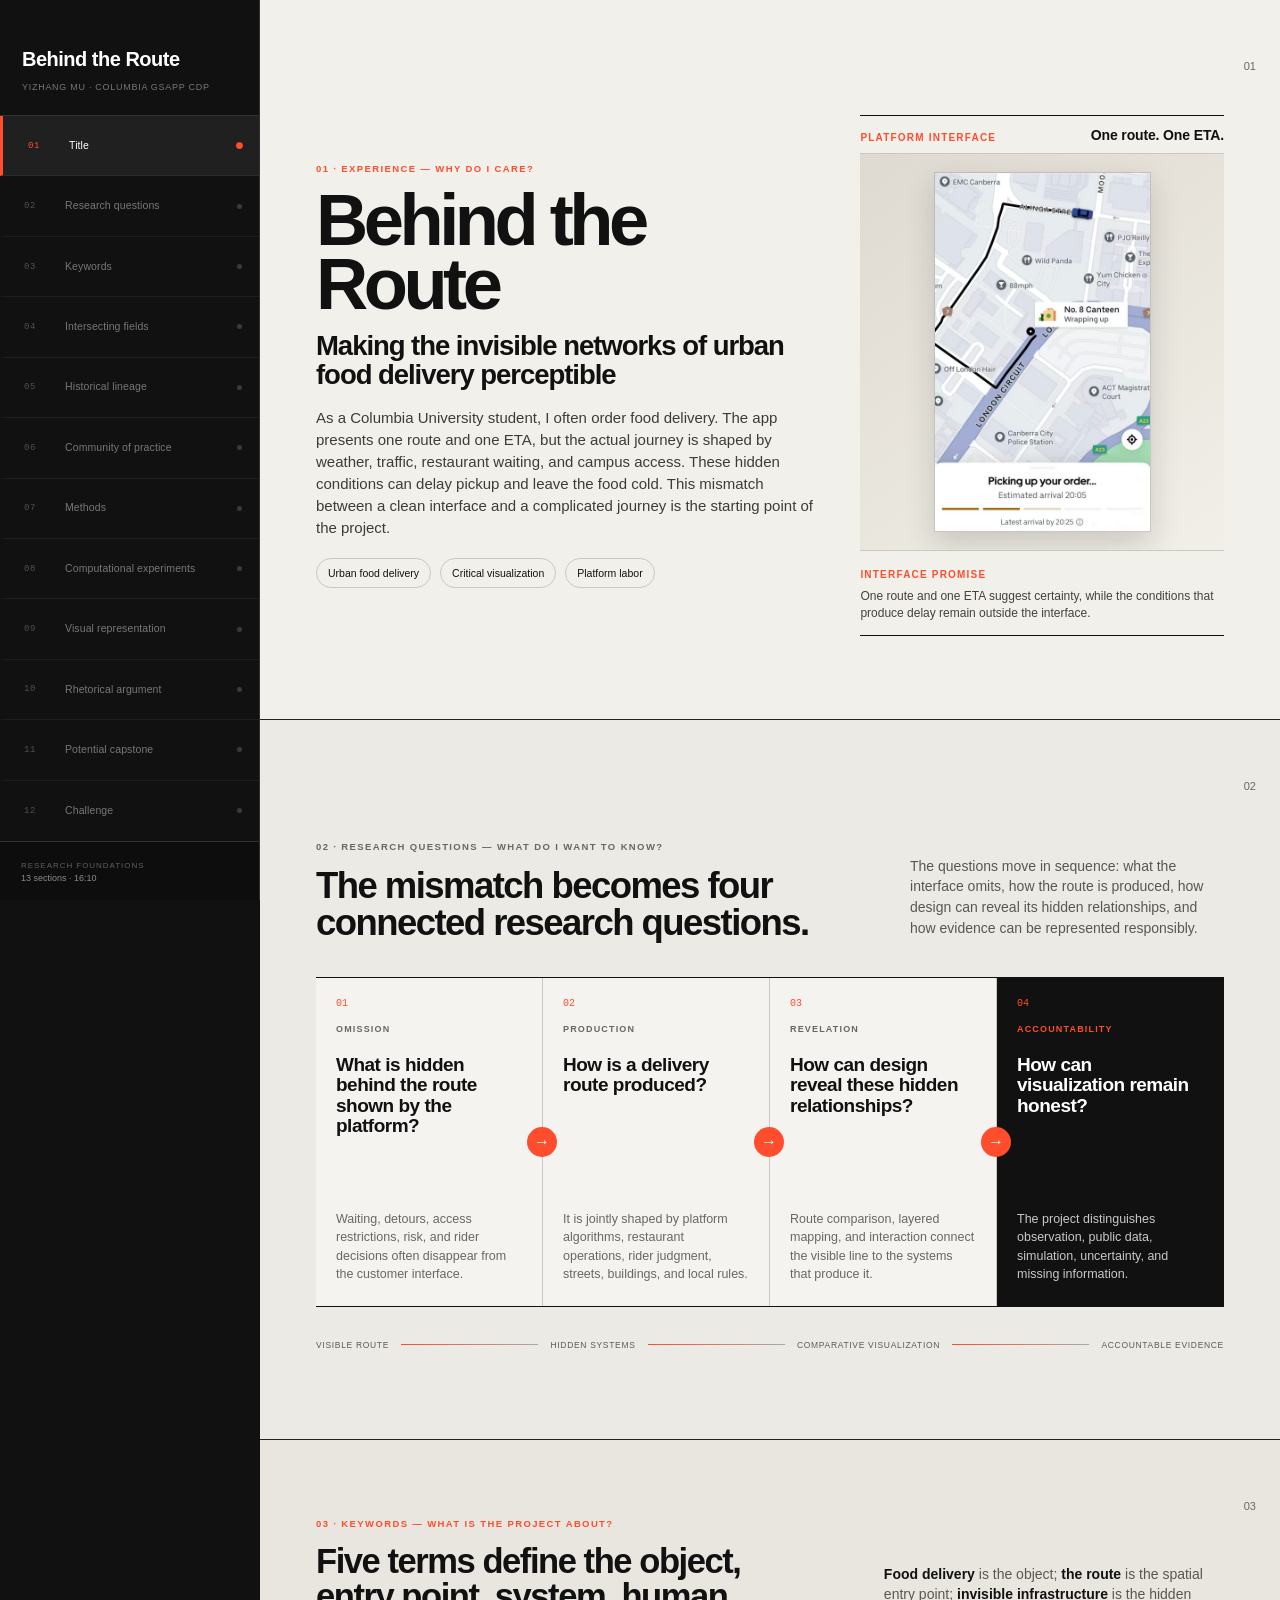
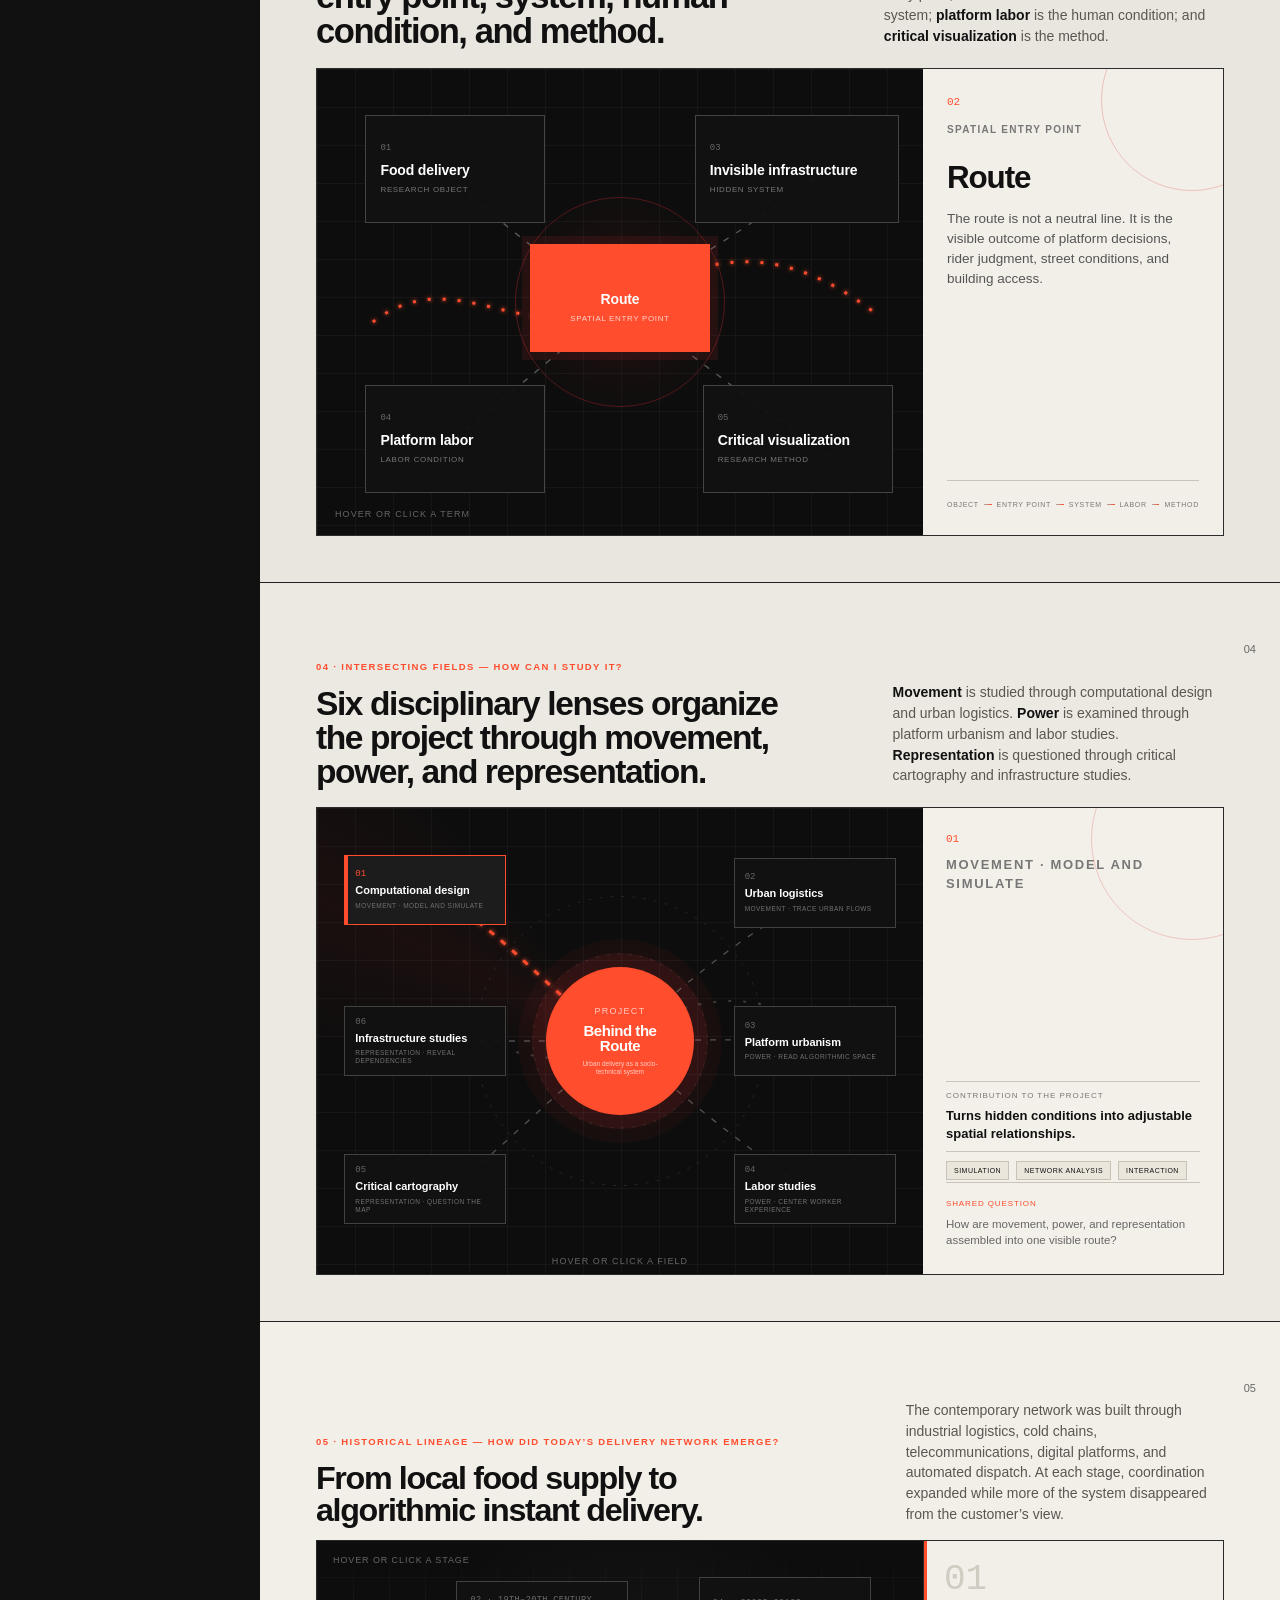
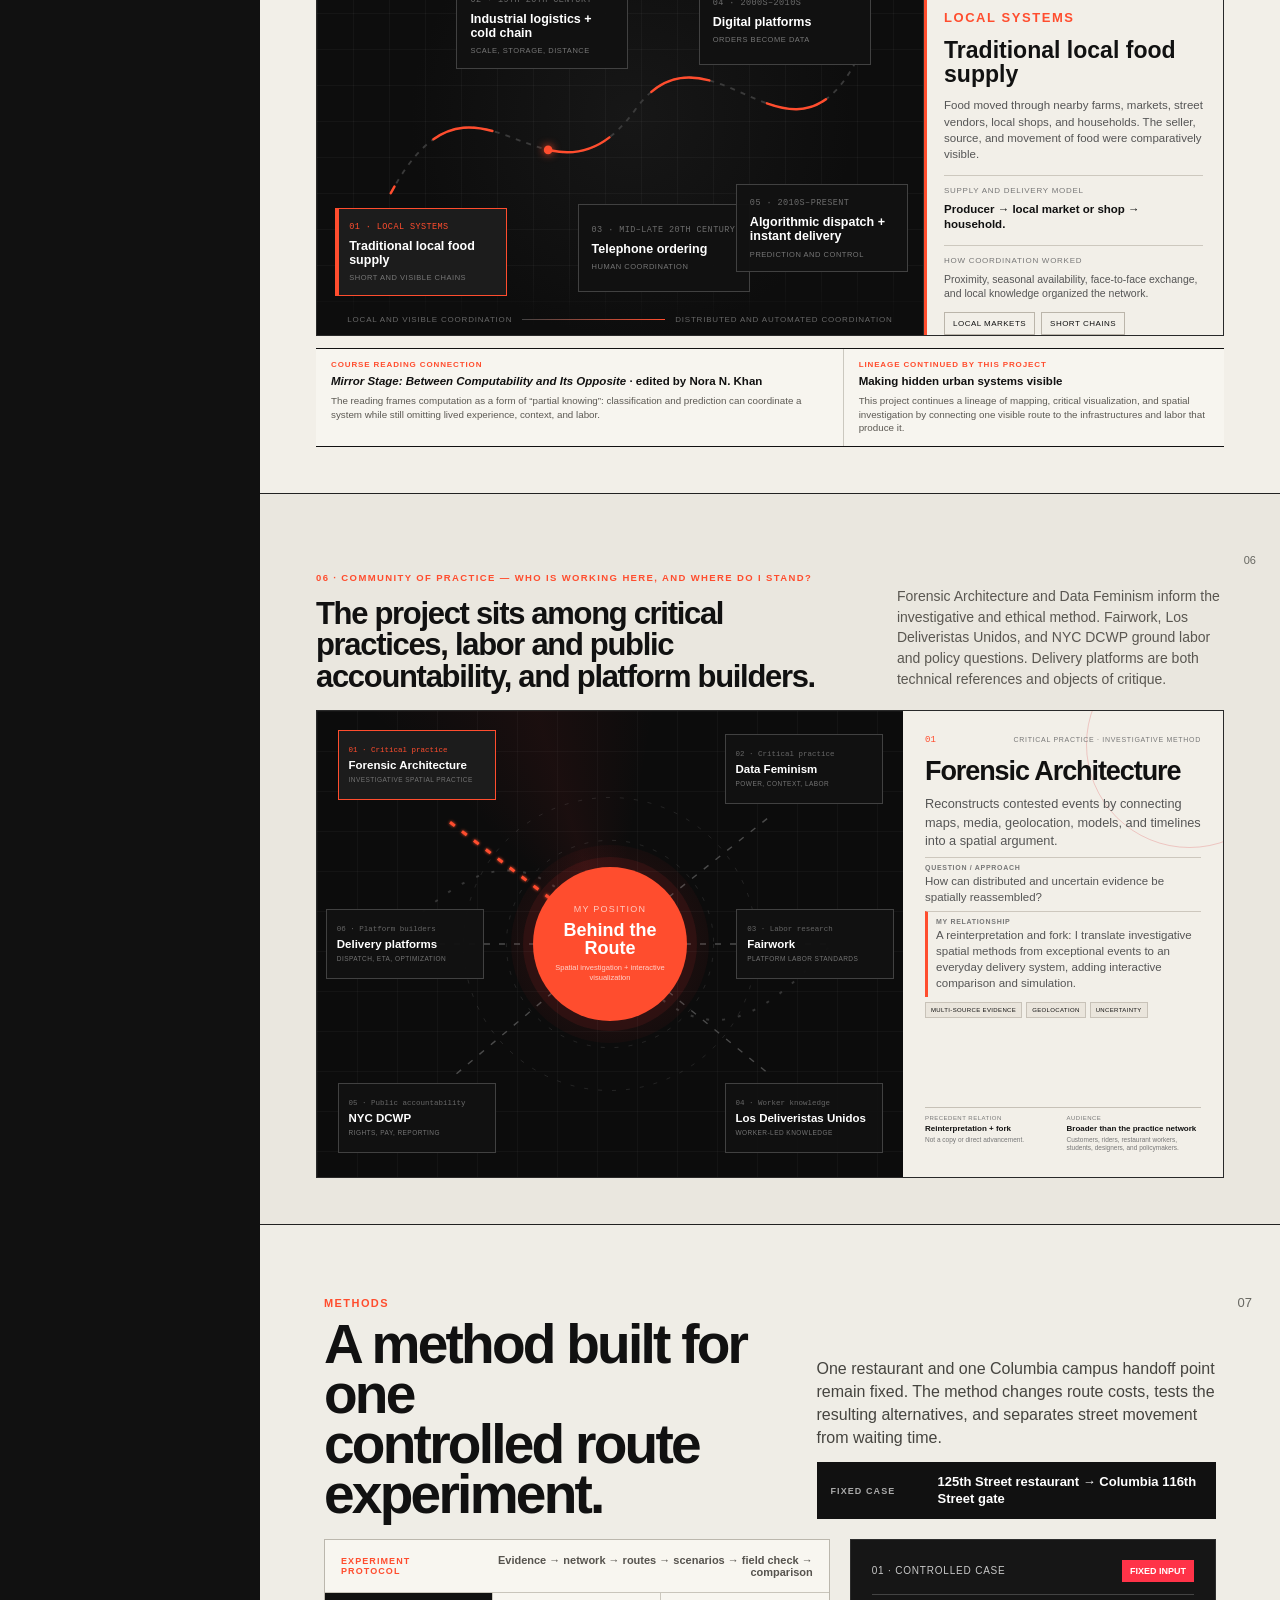
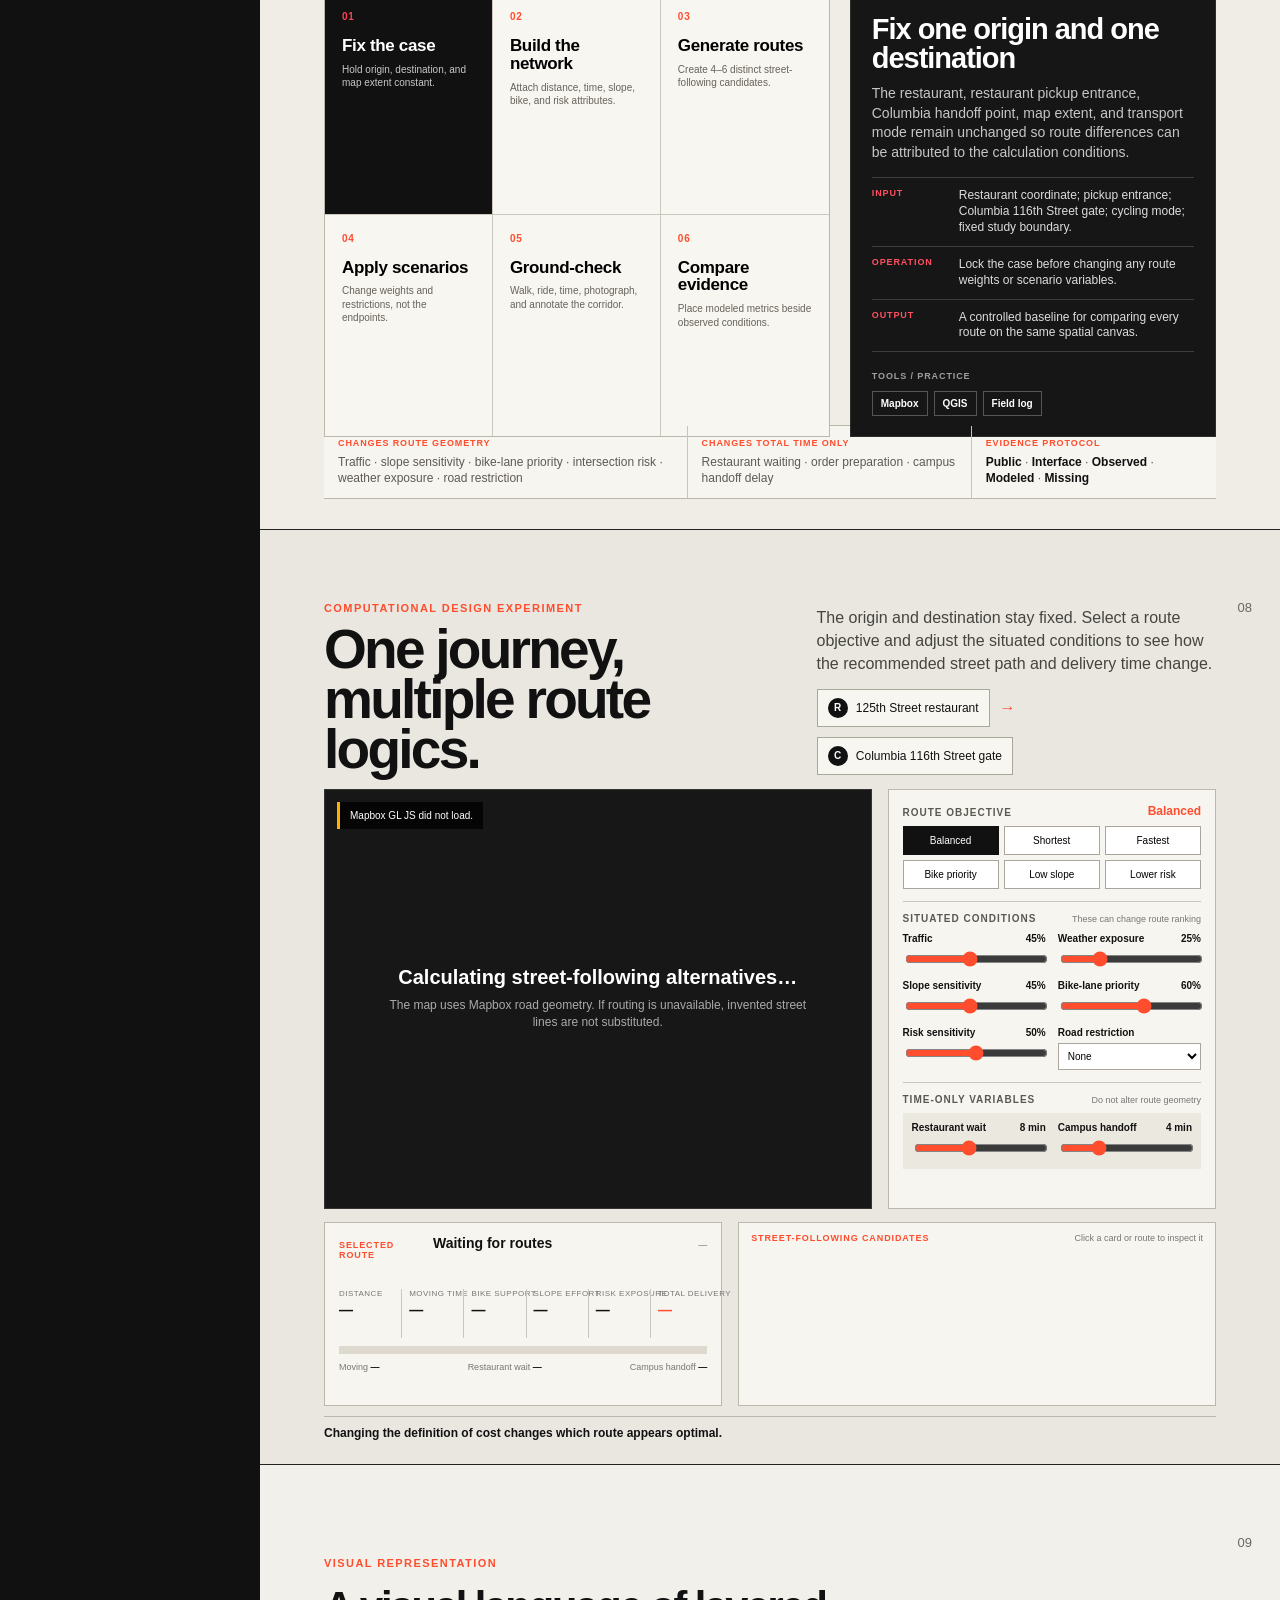
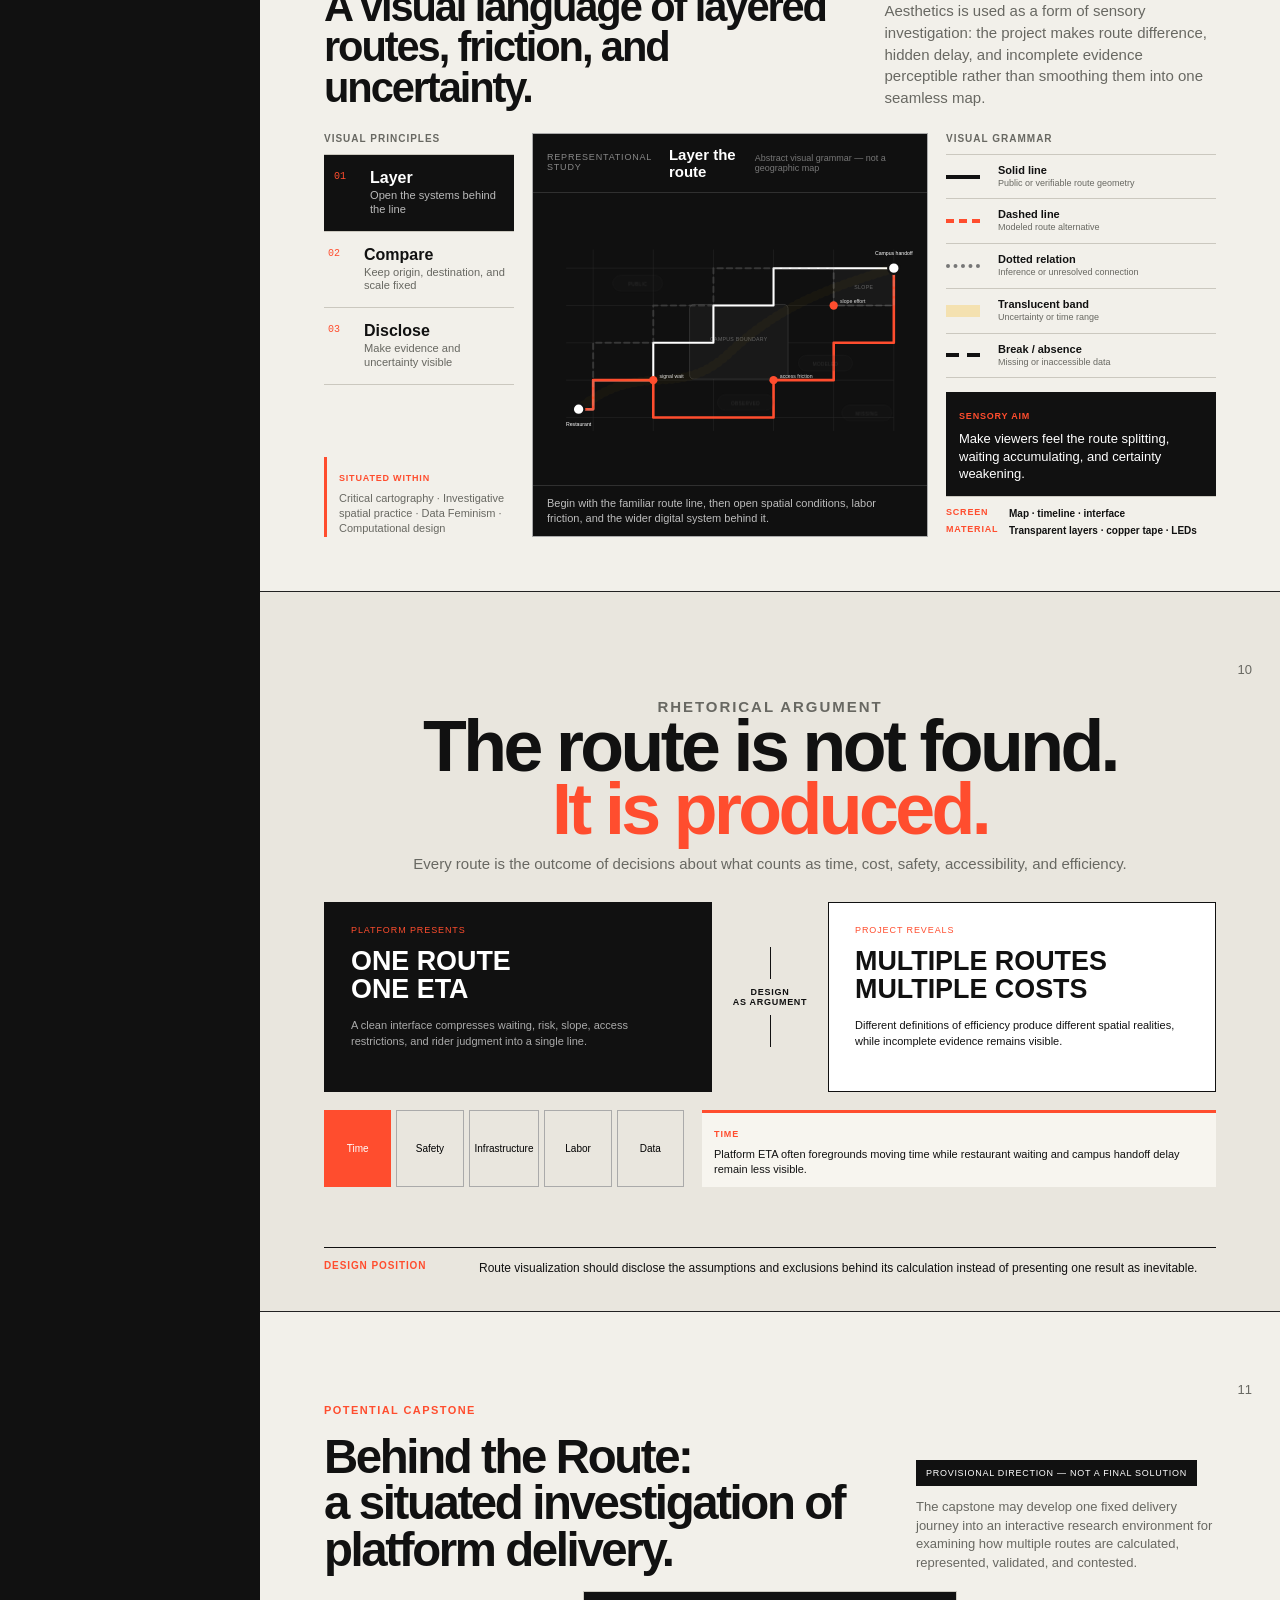
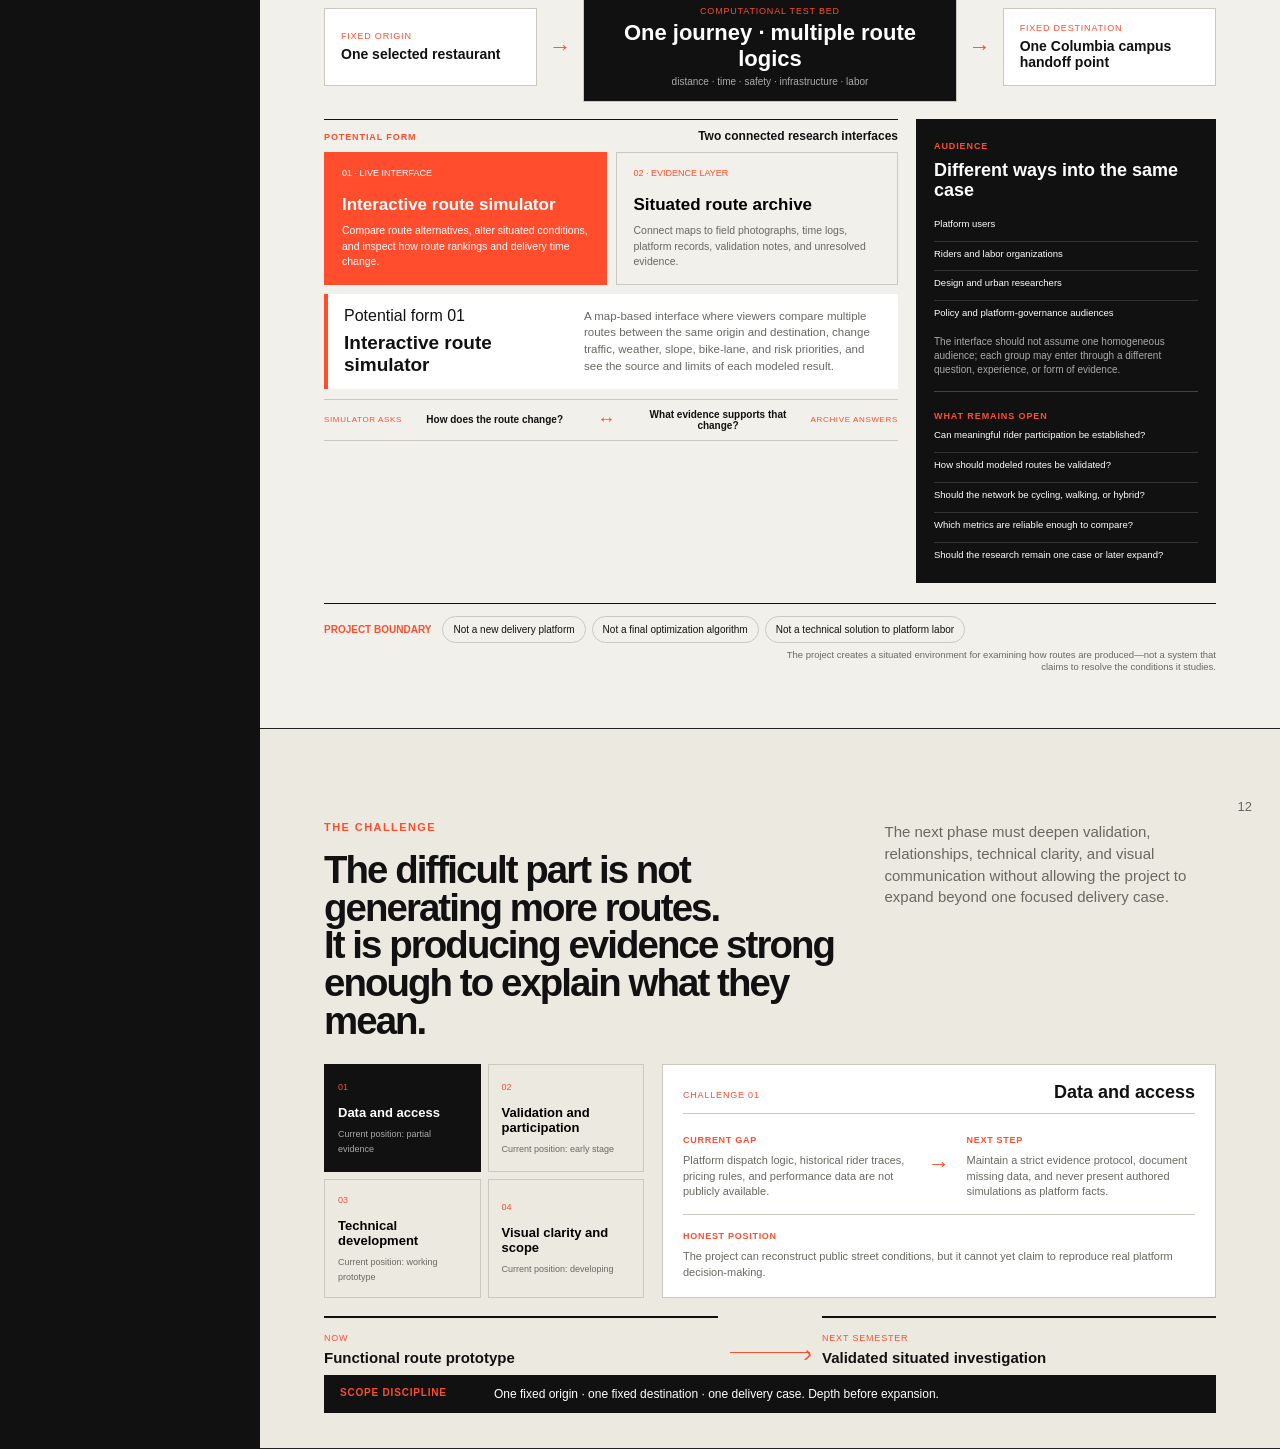
==== commit 050d0aa1: "Add files via upload" ====
--- a/index.html
+++ b/index.html
@@ -5,8 +5,6 @@
 <meta name="viewport" content="width=device-width,initial-scale=1" />
 <title>Behind the Route — Yizhang Mu</title>
 <meta name="description" content="Research foundations and project outline by Yizhang Mu." />
-<link rel="preconnect" href="https://api.mapbox.com" />
-<link href="https://api.mapbox.com/mapbox-gl-js/v3.26.0/mapbox-gl.css" rel="stylesheet" />
 <style>
 :root{--bg:#f2f0ea;--ink:#111;--muted:#686862;--line:#cbc8bf;--accent:#ff4d2e;--dark:#161616;--panel:#fbfaf6}
 *{box-sizing:border-box}html{scroll-behavior:smooth}body{margin:0;background:#111;color:var(--ink);font-family:Arial,Helvetica,sans-serif}.topbar{position:fixed;z-index:50;top:0;left:0;right:0;height:54px;background:rgba(17,17,17,.94);color:#fff;display:flex;align-items:center;gap:22px;padding:0 24px;border-bottom:1px solid #333}.brand{color:#fff;text-decoration:none;font-weight:700;white-space:nowrap}.author{margin-left:auto;font-size:11px;color:#aaa;white-space:nowrap}.topbar nav{display:flex;gap:5px;overflow:auto;scrollbar-width:none}.topbar nav a{color:#999;text-decoration:none;font-size:10px;padding:7px 8px;border-radius:99px;white-space:nowrap}.topbar nav a.active,.topbar nav a:hover{background:#fff;color:#111}.slide{position:relative;width:min(100vw,1920px);aspect-ratio:16/10;min-height:720px;margin:0 auto;background:var(--bg);padding:92px 64px 54px;overflow:hidden;border-bottom:1px solid #222}.slide-no{position:absolute;right:28px;top:70px;font-size:13px;color:var(--muted)}.kicker{text-transform:uppercase;letter-spacing:.13em;font-size:11px;font-weight:700;color:var(--accent);margin:0 0 18px}.slide h1{font-size:clamp(64px,7vw,132px);line-height:.88;letter-spacing:-.07em;margin:0}.slide h2{font-size:clamp(34px,4vw,70px);line-height:.98;letter-spacing:-.05em;margin:0 0 22px}.slide h3{font-size:19px;margin:6px 0 8px}.lead{font-size:clamp(18px,1.55vw,28px);line-height:1.3;max-width:760px;color:#2f2f2c}.title-grid,.two-col,.community-layout,.argument-layout,.capstone-layout,.experiment-layout{display:grid;grid-template-columns:1.02fr .98fr;gap:54px;height:100%;align-items:center}.title-slide h2{font-size:clamp(25px,2.7vw,46px);max-width:790px;margin:18px 0}.meta-row,.visual-rules,.argument-actions,.not-building{display:flex;gap:9px;flex-wrap:wrap;margin-top:24px}.meta-row span,.visual-rules span,.argument-actions span,.not-building span{border:1px solid var(--line);border-radius:999px;padding:9px 13px;font-size:12px}.route-hero{position:relative;height:72%;border:1px solid var(--line);background:#e8e5dd}.route-hero svg{position:absolute;inset:0;width:100%;height:100%}.route-hero path{fill:none;stroke:var(--accent);stroke-width:2;stroke-dasharray:7 8}.hero-node{position:absolute;z-index:2;background:#111;color:#fff;border-radius:99px;padding:10px 14px;font-size:12px}.n1{left:7%;top:18%}.n2{left:37%;top:8%}.n3{left:68%;top:30%}.n4{left:21%;top:62%}.n5{left:50%;top:72%}.n6{right:7%;bottom:10%}.question-callout{margin-top:36px;padding:24px;border-left:5px solid var(--accent);font-size:26px;line-height:1.2;background:#fff}.stack-list{display:grid;gap:12px}.stack-list article,.community-grid article,.experiment-grid article,.method-grid article,.challenge-grid article{border-top:1px solid var(--line);padding:14px 0}.stack-list b{font-size:14px}.stack-list p,.community-grid p,.experiment-grid p,.method-grid p,.challenge-grid p{margin:5px 0;color:var(--muted);font-size:14px;line-height:1.35}.keyword-grid{display:grid;grid-template-columns:repeat(5,1fr);gap:12px;margin-top:55px}.keyword-grid article{min-height:310px;background:#fff;border:1px solid var(--line);padding:22px;display:flex;flex-direction:column}.keyword-grid article:nth-child(3){background:var(--dark);color:#fff}.keyword-grid span{font-size:12px;color:var(--accent)}.keyword-grid h3{margin-top:auto;font-size:25px}.keyword-grid p{color:var(--muted);line-height:1.4}.field-cloud{display:flex;flex-wrap:wrap;gap:12px;align-content:center}.field-cloud span{font-size:clamp(16px,1.4vw,26px);border:1px solid #999;padding:12px 16px;border-radius:99px;background:#fff}.bottom-strip{position:absolute;left:64px;right:64px;bottom:54px;border-top:1px solid var(--line);padding-top:16px;display:grid;grid-template-columns:150px 1fr;gap:20px}.bottom-strip p{margin:0}.timeline{display:grid;grid-template-columns:repeat(6,1fr);gap:0;margin-top:62px;border-top:1px solid var(--ink)}.timeline article{padding:25px 18px;border-right:1px solid var(--line);min-height:330px}.timeline article:last-child{border-right:0}.timeline span,.method-grid span,.challenge-grid span{color:var(--accent);font-size:11px}.timeline h3{margin-top:85px}.timeline p{font-size:14px;color:var(--muted);line-height:1.4}.community-grid{display:grid;grid-template-columns:1fr 1fr;gap:15px 24px}.precedent-note{border-left:4px solid var(--accent);padding:18px 20px;background:#fff;margin-top:32px}.precedent-note p{margin-bottom:0;line-height:1.4}.simulator-slide{background:#eceae4}.sim-head{display:flex;justify-content:space-between;align-items:flex-start}.sim-head h2{margin-bottom:6px}.sim-head p{margin:0}.model-label{font-size:11px;border:1px solid #888;padding:9px 12px;border-radius:99px}.sim-layout{display:grid;grid-template-columns:1.45fr .55fr;gap:18px;height:calc(100% - 118px);margin-top:18px}.map-wrap{position:relative;min-height:500px;background:#1a1a1a;border:1px solid #333;overflow:hidden}.map-wrap #simMap{position:absolute;inset:0}.map-fallback{position:absolute;inset:0;display:flex;align-items:center;justify-content:center;color:#aaa;background:#1a1a1a}.map-fallback.hidden{display:none}.fallback-grid{position:absolute;inset:0;background-image:linear-gradient(#2c2c2c 1px,transparent 1px),linear-gradient(90deg,#2c2c2c 1px,transparent 1px);background-size:34px 34px;opacity:.5}.map-fallback span{z-index:2}.map-legend{position:absolute;left:14px;bottom:14px;display:flex;gap:12px;background:rgba(0,0,0,.75);color:#fff;padding:9px 11px;font-size:10px}.map-legend i{display:inline-block;width:20px;height:3px;margin-right:5px;vertical-align:middle}.route-a{background:#fff}.route-b{background:var(--accent)}.hotspot{background:#ffb000;border-radius:50%;height:10px!important;width:10px!important}.sim-panel{background:#fff;border:1px solid var(--line);padding:18px;display:flex;flex-direction:column;gap:15px;overflow:auto}.preset-row{display:grid;grid-template-columns:repeat(4,1fr);gap:5px}.preset-row button,.play-button{border:1px solid #aaa;background:#f5f3ee;padding:9px 5px;font-size:11px;cursor:pointer}.preset-row button.active,.play-button:hover{background:#111;color:#fff}.sim-panel label{font-size:12px;font-weight:700;display:flex;justify-content:space-between}.sim-panel input[type=range]{width:100%;accent-color:var(--accent)}.metric-grid{display:grid;grid-template-columns:1fr 1fr;gap:8px}.metric-grid article{border:1px solid var(--line);padding:11px}.metric-grid span{font-size:10px;color:var(--muted);display:block}.metric-grid b{font-size:21px;display:block;margin-top:5px}.factor-list{display:grid;gap:8px}.factor{display:grid;grid-template-columns:110px 1fr 36px;align-items:center;gap:8px;font-size:11px}.factor .bar{height:7px;background:#e5e1d8}.factor .bar i{display:block;height:100%;background:var(--accent)}.sim-takeaway{margin-top:auto;border-top:1px solid var(--line);padding-top:12px}.sim-takeaway p{font-size:13px;line-height:1.35;color:var(--muted);margin-bottom:0}.method-grid{display:grid;grid-template-columns:repeat(4,1fr);gap:14px 20px;margin-top:32px}.method-grid article{min-height:150px}.experiment-layout{align-items:start;margin-top:40px}.experiment-grid{display:grid;grid-template-columns:1fr 1fr;gap:4px 24px}.layer-stack{display:grid;grid-template-columns:repeat(3,1fr);gap:18px;margin-top:50px}.layer-stack article{min-height:300px;border:1px solid var(--line);padding:24px;background:#fff}.layer-stack article:nth-child(2){transform:translateY(35px)}.layer-stack article:nth-child(3){transform:translateY(70px);background:#111;color:#fff}.layer-stack span{color:var(--accent);font-size:11px}.layer-stack p{color:var(--muted);line-height:1.45}.argument-big{font-size:clamp(25px,2.4vw,43px);line-height:1.12;letter-spacing:-.03em}.capstone-flow{display:flex;align-items:center;gap:8px;flex-wrap:wrap}.capstone-flow div{background:#fff;border:1px solid var(--line);padding:15px}.not-building{position:absolute;bottom:60px;left:64px;right:64px;border-top:1px solid var(--line);padding-top:15px;align-items:center}.challenge-grid{display:grid;grid-template-columns:repeat(4,1fr);gap:8px 22px;margin-top:28px}.challenge-grid article{min-height:135px}.statement{position:absolute;bottom:35px;left:64px;right:64px;background:#111;color:#fff;padding:14px 18px;display:grid;grid-template-columns:150px 1fr;gap:16px}.statement p{margin:0;line-height:1.35;font-size:13px;color:#d3d3d3}
@@ -14,7 +12,7 @@
 @media(max-width:650px){.keyword-grid,.community-grid,.method-grid,.challenge-grid,.metric-grid{grid-template-columns:1fr}.timeline{grid-template-columns:1fr}.timeline article{min-height:auto}.timeline h3{margin-top:18px}.slide h2{font-size:38px}.preset-row{grid-template-columns:1fr 1fr}}
 
 
-/* Corrected navigation: complete 13-section names in a fixed left rail */
+/* Corrected navigation: complete 12-section names in a fixed left rail */
 .topbar{left:0;right:auto;width:238px;height:64px;padding:12px 18px;border-right:1px solid #343434;border-bottom:1px solid #343434;align-items:flex-start;background:rgba(17,17,17,.97)}
 .brand{display:flex;flex-direction:column;gap:4px;line-height:1.1}
 .brand strong{font-size:14px}.brand span{font-size:9px;color:#999;font-weight:400}
@@ -191,7 +189,7 @@
   .side-navigation nav{
     min-height:0;
     display:grid;
-    grid-template-rows:repeat(13,minmax(0,1fr));
+    grid-template-rows:repeat(12,minmax(0,1fr));
     gap:0;
     border-bottom:1px solid #313131;
   }
@@ -824,7 +822,7 @@
 }
 
 
-/* Chapter 08 — revised Methods: one fixed case, multiple route logics */
+/* Chapter 07 — revised Methods: one fixed case, multiple route logics */
 .methods-research-slide{background:#efede6;padding-top:72px;padding-bottom:34px}
 .methods-heading{display:grid;grid-template-columns:minmax(0,1.05fr) minmax(360px,.95fr);gap:44px;align-items:end;margin-bottom:18px}
 .methods-heading .kicker{margin-bottom:10px}
@@ -919,7 +917,7 @@
 }
 
 
-/* Chapter 08 — methods only: focused mixed-method workflow */
+/* Chapter 07 — methods only: focused mixed-method workflow */
 .methods-only-slide{background:#efede6;padding-top:72px;padding-bottom:34px}
 .methods-only-heading{display:grid;grid-template-columns:minmax(0,1.05fr) minmax(390px,.95fr);gap:48px;align-items:end;margin-bottom:24px}
 .methods-only-heading .kicker{margin-bottom:11px}
@@ -1191,7 +1189,7 @@
 @media(max-width:900px){.vr-heading,.pc-heading,.ch-heading,.vr-layout,.ch-layout{grid-template-columns:1fr}.vr-layout{height:auto}.vr-stage{min-height:520px}.vr-modes{display:grid;grid-template-columns:repeat(3,1fr);gap:6px}.vr-community{grid-column:1/-1}.vr-grammar{margin-top:10px}.ra-contrast{grid-template-columns:1fr}.ra-transform{height:60px}.ra-transform i{display:none}.ra-factor-area{grid-template-columns:1fr}.ra-position,.pc-boundary,.ch-conclusion{position:static;margin-top:24px}.pc-scope{grid-template-columns:1fr}.pc-scope>i{transform:rotate(90deg)}.pc-components{grid-template-columns:1fr 1fr}.pc-component-detail{grid-column:1/-1}.ch-cards{grid-template-columns:1fr 1fr}}
 @media(max-width:600px){.vr-modes,.pc-components,.ch-cards{grid-template-columns:1fr}.vr-stage{min-height:420px}.ra-factor-buttons{grid-template-columns:1fr 1fr}.ch-gap-plan{grid-template-columns:1fr}.ch-gap-plan>i{transform:rotate(90deg)}.ch-forward-plan{grid-template-columns:1fr}.ch-forward-plan>i{height:30px;width:1px;justify-self:center}.pc-open-questions{align-items:flex-start}}
 
-/* Chapter 12 — revised without a physical installation */
+/* Chapter 07 — revised without a physical installation */
 .pc-heading-revised{grid-template-columns:minmax(0,1.35fr) minmax(300px,.65fr)}
 .pc-heading-revised h2{font-size:clamp(35px,3.7vw,64px);max-width:900px}
 .pc-heading-revised>div:last-child p{font-size:13px;line-height:1.45;margin:0;color:var(--muted)}
@@ -1688,7 +1686,7 @@
     overflow:visible!important;
   }
 
-  /* Chapter 12: keep the project boundary in normal document flow so
+  /* Chapter 07: keep the project boundary in normal document flow so
      it cannot overlap the audience / open-question panel. */
   .pc-boundary-revised{
     position:static!important;
@@ -1723,14 +1721,14 @@
   .realistic-simulator{overflow-x:hidden!important}
 }
 
-/* Chapter 09: the right control panel needs a few more pixels than the
+/* Chapter 07: the right control panel needs a few more pixels than the
    old fixed 385/400px canvas after real Chrome font rendering. */
 @media (min-width:1101px) and (max-width:1500px){
   .route-experiment-main{height:420px!important}
   .route-experiment-controls{overflow-x:hidden;overflow-y:auto}
 }
 
-/* Chapter 11: at laptop widths the third quotation column sits outside
+/* Chapter 07: at laptop widths the third quotation column sits outside
    the actual slide width because the fixed left rail is not included in
    viewport media-query math. Use the intended two-column compact state. */
 @media (min-width:901px) and (max-width:1440px){
@@ -1885,6 +1883,267 @@
   .title-slide .title-copy{padding:0}
   .title-slide .title-visual{height:560px;max-width:620px;width:100%}
   .title-image-wrap img{max-height:410px}
+}
+
+
+/* Slide 02 relayout */
+.research-slide{display:grid;grid-template-rows:auto 1fr auto;gap:24px}
+.research-heading-clean{display:grid;grid-template-columns:minmax(0,1.55fr) minmax(320px,.9fr);align-items:end;gap:28px;margin-top:8px}
+.research-heading-clean .kicker{margin-bottom:18px}
+.research-heading-clean h2{max-width:900px}
+.research-heading-clean>p{max-width:520px;font-size:17px;line-height:1.55;color:#58554d;margin:0 0 6px}
+@media(max-width:1180px){
+  .research-heading-clean{grid-template-columns:1fr;align-items:start;gap:14px}
+  .research-heading-clean>p{max-width:900px}
+}
+
+
+/* Front six narrative revision */
+.keyword-five-part{grid-template-columns:auto 1fr auto 1fr auto 1fr auto 1fr auto;font-size:7.5px;gap:7px}
+.keyword-heading>p strong,.fields-heading>p strong{color:var(--ink);font-weight:700}
+.lineage-heading h2{font-size:clamp(31px,3.25vw,56px);max-width:980px}
+.community-heading h2{font-size:clamp(31px,3.15vw,54px);max-width:980px}
+@media(max-width:1380px){
+  .keyword-heading h2,.fields-heading h2{font-size:clamp(34px,3.45vw,52px)}
+  .keyword-five-part{font-size:7px;gap:5px}
+  .lineage-heading h2,.community-heading h2{font-size:clamp(29px,3vw,46px)}
+}
+
+/* ================================================================
+   Front six typography + composition refinement — 2026-08-02
+   A quieter, more consistent hierarchy across Chapters 01–06.
+   ================================================================ */
+:root{
+  --display-tracking:-.042em;
+  --front-heading:clamp(32px,3vw,48px);
+}
+body{font-family:-apple-system,BlinkMacSystemFont,"Helvetica Neue",Arial,sans-serif}
+
+@media (min-width:901px){
+  #s01,#s02,#s03,#s04,#s05,#s06{
+    padding:78px 56px 46px;
+  }
+  #s01 .slide-no,#s02 .slide-no,#s03 .slide-no,#s04 .slide-no,#s05 .slide-no,#s06 .slide-no{
+    top:60px;right:24px;font-size:11px;
+  }
+  #s01 .kicker,#s02 .kicker,#s03 .kicker,#s04 .kicker,#s05 .kicker,#s06 .kicker{
+    font-size:9.5px;
+    line-height:1.25;
+    letter-spacing:.145em;
+    margin-bottom:14px;
+  }
+}
+
+/* Chapter 01 — preserve the strong title while reducing visual noise. */
+@media (min-width:901px){
+  #s01 .title-grid-photo{gap:clamp(32px,3.3vw,52px)}
+  #s01 .title-copy h1{font-size:clamp(56px,5.65vw,98px);letter-spacing:-.062em}
+  #s01 .title-copy h2{font-size:clamp(22px,2.15vw,36px);line-height:1.04;letter-spacing:-.038em;margin:16px 0 18px;max-width:680px}
+  #s01 .title-copy .lead{font-size:clamp(15px,1.12vw,19px);line-height:1.46;max-width:690px;color:#3e3c37}
+  #s01 .meta-row{margin-top:19px}
+  #s01 .meta-row span{font-size:10.5px;padding:8px 11px}
+  #s01 .title-visual-heading{padding:11px 0 10px}
+  #s01 .title-visual-heading strong{font-size:14px}
+  #s01 .title-image-wrap{padding:18px 30px}
+  #s01 .title-image-wrap img{max-width:250px;max-height:360px}
+  #s01 .title-visual figcaption p{font-size:12px;line-height:1.42}
+}
+
+/* Shared heading system for Chapters 02–06. */
+#s02 h2,#s03 h2,#s04 h2,#s05 h2,#s06 h2{
+  letter-spacing:var(--display-tracking)!important;
+  line-height:1.02!important;
+  text-wrap:balance;
+}
+#s02 .research-heading-clean,
+#s03 .keyword-heading,
+#s04 .fields-heading,
+#s05 .lineage-heading,
+#s06 .community-heading{
+  align-items:end;
+  gap:clamp(24px,2.8vw,42px);
+  margin-bottom:18px;
+}
+#s02 .research-heading-clean>p,
+#s03 .keyword-heading>p,
+#s04 .fields-heading>p,
+#s05 .lineage-intro,
+#s06 .community-heading>p{
+  font-size:14px!important;
+  line-height:1.48!important;
+  color:#5a5751!important;
+  margin-bottom:3px!important;
+}
+
+/* Chapter 02 — smaller title, clearer sequence, calmer card typography. */
+#s02.research-slide{grid-template-rows:auto minmax(0,1fr) auto;gap:17px}
+#s02 .research-heading-clean{grid-template-columns:minmax(0,1.28fr) minmax(300px,.72fr);margin-top:0}
+#s02 .research-heading-clean h2{font-size:clamp(34px,2.85vw,47px)!important;max-width:760px;margin:0}
+#s02 .research-heading-clean>p{max-width:460px!important}
+#s02 .research-sequence{min-height:330px}
+#s02 .research-step{padding:20px 20px 22px}
+#s02 .research-index{font-size:10px}
+#s02 .research-stage{font-size:9px;letter-spacing:.13em;margin:15px 0 21px}
+#s02 .research-step h3{font-size:clamp(19px,1.45vw,24px)!important;line-height:1.08;margin-bottom:15px;letter-spacing:-.026em}
+#s02 .research-step>p:last-child{font-size:12.5px!important;line-height:1.48}
+#s02 .research-logic-line{font-size:8.5px;letter-spacing:.08em}
+
+/* Chapter 03 — title no longer competes with the interactive network. */
+#s03 .keyword-heading{grid-template-columns:minmax(0,1.22fr) minmax(310px,.78fr);margin-bottom:18px}
+#s03 .keyword-heading h2{font-size:clamp(33px,2.7vw,45px)!important;max-width:740px}
+#s03 .keyword-heading>p{max-width:500px!important}
+#s03 .keyword-experience{height:calc(100% - 132px);min-height:490px;grid-template-columns:minmax(0,1.56fr) minmax(300px,.44fr)}
+#s03 .keyword-detail{padding:27px 24px}
+#s03 .keyword-detail-role{margin:16px 0 27px}
+#s03 .keyword-detail h3{font-size:clamp(29px,2.45vw,41px)!important;margin-bottom:15px}
+#s03 .keyword-detail>p:not(.keyword-detail-role){font-size:13.5px;line-height:1.5}
+#s03 .keyword-detail-tags{margin-top:19px}
+#s03 .keyword-node strong{font-size:14px}
+#s03 .keyword-node small{font-size:8px}
+
+/* Chapter 04 — retain the diagram as the visual focus. */
+#s04 .fields-heading{grid-template-columns:minmax(0,1.24fr) minmax(310px,.76fr);margin-bottom:18px}
+#s04 .fields-heading h2{font-size:clamp(32px,2.62vw,44px)!important;max-width:750px}
+#s04 .fields-heading>p{max-width:505px!important}
+#s04 .fields-experience{min-height:450px!important;grid-template-columns:minmax(0,1.62fr) minmax(300px,.38fr)}
+#s04 .field-detail{padding:25px 23px}
+#s04 .field-detail h3{font-size:clamp(27px,2.15vw,37px)!important;line-height:1.01;margin:15px 0 13px}
+#s04 .field-detail>p{font-size:13px;line-height:1.48}
+#s04 .field-contribution strong{font-size:13px;line-height:1.35}
+#s04 .field-shared-question p{font-size:11.5px;line-height:1.38}
+
+/* Chapter 05 — compact editorial heading and a slightly taller timeline. */
+#s05 .lineage-heading{grid-template-columns:minmax(0,1.27fr) minmax(300px,.73fr);margin-bottom:17px}
+#s05 .lineage-heading h2{font-size:clamp(31px,2.52vw,42px)!important;max-width:760px}
+#s05 .lineage-intro{max-width:480px!important}
+#s05 .lineage-experience{min-height:500px;grid-template-columns:minmax(0,1.64fr) minmax(300px,.36fr)}
+#s05 .lineage-detail{padding:25px 23px}
+#s05 .lineage-detail h3{font-size:clamp(27px,2.1vw,37px)!important;margin:14px 0 13px}
+#s05 .lineage-detail>p{font-size:13px;line-height:1.48}
+
+/* Chapter 06 — reduce headline scale and clarify the three-part context. */
+#s06 .community-heading{grid-template-columns:minmax(0,1.25fr) minmax(320px,.75fr);margin-bottom:17px}
+#s06 .community-heading h2{font-size:clamp(30px,2.42vw,41px)!important;max-width:760px}
+#s06 .community-heading>p{max-width:510px!important}
+#s06 .community-experience{min-height:500px;grid-template-columns:minmax(0,1.6fr) minmax(320px,.4fr)}
+#s06 .community-detail{padding:24px 22px}
+#s06 .community-detail h3{font-size:clamp(27px,2.05vw,36px)!important;margin:13px 0 11px}
+#s06 .community-detail>p{font-size:12.75px;line-height:1.45}
+#s06 .community-detail-row p{font-size:11.5px;line-height:1.38}
+
+@media (min-width:901px) and (max-width:1260px){
+  #s02 .research-heading-clean,
+  #s03 .keyword-heading,
+  #s04 .fields-heading,
+  #s05 .lineage-heading,
+  #s06 .community-heading{grid-template-columns:minmax(0,1.18fr) minmax(280px,.82fr);gap:24px}
+  #s02 .research-heading-clean h2{font-size:38px!important}
+  #s03 .keyword-heading h2{font-size:37px!important}
+  #s04 .fields-heading h2{font-size:36px!important}
+  #s05 .lineage-heading h2{font-size:35px!important}
+  #s06 .community-heading h2{font-size:34px!important}
+  #s02 .research-heading-clean>p,#s03 .keyword-heading>p,#s04 .fields-heading>p,#s05 .lineage-intro,#s06 .community-heading>p{font-size:12.5px!important;line-height:1.42!important}
+}
+
+@media (max-width:900px){
+  #s02 .research-heading-clean,#s03 .keyword-heading,#s04 .fields-heading,#s05 .lineage-heading,#s06 .community-heading{grid-template-columns:1fr;align-items:start;gap:12px}
+  #s02 .research-heading-clean h2,#s03 .keyword-heading h2,#s04 .fields-heading h2,#s05 .lineage-heading h2,#s06 .community-heading h2{font-size:clamp(30px,8vw,44px)!important}
+}
+
+
+/* ================================================================
+   Centered slide composition + course-reading lineage revision
+   ================================================================ */
+@media (min-width:901px){
+  #s01,#s02,#s03,#s04,#s05,#s06{
+    display:flex!important;
+    flex-direction:column;
+    justify-content:center;
+    align-items:center;
+  }
+  #s01>.title-grid-photo,
+  #s02>.research-heading-clean,#s02>.research-sequence,#s02>.research-logic-line,
+  #s03>.keyword-heading,#s03>.keyword-experience,
+  #s04>.fields-heading,#s04>.fields-experience,
+  #s05>.lineage-heading,#s05>.lineage-experience,#s05>.lineage-reading,
+  #s06>.community-heading,#s06>.community-experience{
+    width:min(100%,1460px);
+    margin-left:auto;
+    margin-right:auto;
+    flex-shrink:0;
+  }
+  #s03 .keyword-experience,
+  #s04 .fields-experience,
+  #s06 .community-experience{
+    height:clamp(430px,52vh,500px)!important;
+    min-height:430px!important;
+  }
+}
+
+#s05 .lineage-heading{margin-bottom:13px}
+#s05 .lineage-heading h2{max-width:720px}
+#s05 .lineage-intro{max-width:510px!important}
+#s05 .lineage-experience{
+  height:clamp(360px,44vh,410px)!important;
+  min-height:360px!important;
+  flex:none;
+}
+#s05 .lineage-node{width:172px;min-height:88px;padding:11px 13px}
+#s05 .lineage-node strong{font-size:12.5px;line-height:1.14}
+#s05 .lineage-node small{font-size:7.5px}
+#s05 .lineage-detail{padding:21px 20px}
+#s05 .lineage-detail-index{font-size:36px;margin-bottom:10px}
+#s05 .lineage-detail h3{font-size:clamp(23px,1.8vw,31px)!important;margin:10px 0 10px}
+#s05 .lineage-detail>p:not(.lineage-detail-type){font-size:11.5px;line-height:1.42}
+#s05 .lineage-continue,#s05 .lineage-transform{margin-top:12px;padding-top:10px}
+#s05 .lineage-continue strong{font-size:11.5px}
+#s05 .lineage-transform p{font-size:10.5px;line-height:1.36}
+#s05 .lineage-tags{margin-top:12px}
+
+.lineage-reading{
+  display:grid;
+  grid-template-columns:1.16fr .84fr;
+  gap:0;
+  margin-top:12px;
+  border-top:1px solid #111;
+  border-bottom:1px solid #111;
+  background:#f7f5ef;
+}
+.lineage-reading article{padding:11px 15px 12px;min-width:0}
+.lineage-reading article+article{border-left:1px solid var(--line)}
+.lineage-reading span{display:block;margin-bottom:5px;color:var(--accent);font-size:8px;font-weight:700;letter-spacing:.11em;text-transform:uppercase}
+.lineage-reading strong{display:block;font-size:11.5px;line-height:1.3}
+.lineage-reading strong em{font-style:italic}
+.lineage-reading p{margin:5px 0 0;color:#5c5953;font-size:9.8px;line-height:1.35}
+
+@media (min-width:901px) and (max-width:1260px){
+  #s03 .keyword-experience,#s04 .fields-experience,#s06 .community-experience{height:420px!important;min-height:420px!important}
+  #s05 .lineage-experience{height:350px!important;min-height:350px!important}
+  #s05 .lineage-node{width:150px;padding:9px 10px}
+  #s05 .lineage-node strong{font-size:11px}
+  .lineage-reading article{padding:9px 11px 10px}
+  .lineage-reading strong{font-size:10.5px}
+  .lineage-reading p{font-size:9px}
+}
+@media (max-width:900px){
+  .lineage-reading{grid-template-columns:1fr}
+  .lineage-reading article+article{border-left:0;border-top:1px solid var(--line)}
+}
+
+
+/* Shared centered canvas for the complete 13-section site */
+@media (min-width:901px){
+  #s07>.sim-head,#s07>.realistic-simulator,
+  #s08>.experiment-method-heading,#s08>.experiment-method-body,#s08>.experiment-method-footer,
+  #s09>.route-experiment-heading,#s09>.route-experiment-main,#s09>.route-experiment-results,#s09>.route-experiment-footer,
+  #s10>.vr-heading,#s10>.vr-layout,
+  #s11>.ra-heading,#s11>.ra-contrast,#s11>.ra-factor-area,
+  #s12>.pc-heading,#s12>.pc-scope,#s12>.pc-revised-layout,
+  #s13>.ch-heading,#s13>.ch-layout,#s13>.ch-forward-plan{
+    width:min(100%,1460px);
+    margin-left:auto;
+    margin-right:auto;
+  }
 }
 
 </style>
@@ -1905,10 +2164,10 @@
   <div class="slide-no">01</div>
   <div class="title-grid title-grid-photo">
     <div class="title-copy">
-      <p class="kicker">Research foundations + project outline</p>
+      <p class="kicker">01 · Experience — Why do I care?</p>
       <h1>Behind the Route</h1>
       <h2>Making the invisible networks of urban food delivery perceptible</h2>
-      <p class="lead">As a Columbia University student, I often order food delivery. Yet the app usually shows only a fixed delivery time and a single route. In reality, my orders are often delayed by weather, traffic, waiting time, and other conditions. As a result, I may miss the pickup or receive food that has already gone cold.</p>
+      <p class="lead">As a Columbia University student, I often order food delivery. The app presents one route and one ETA, but the actual journey is shaped by weather, traffic, restaurant waiting, and campus access. These hidden conditions can delay pickup and leave the food cold. This mismatch between a clean interface and a complicated journey is the starting point of the project.</p>
       <div class="meta-row"><span>Urban food delivery</span><span>Critical visualization</span><span>Platform labor</span></div>
     </div>
 
@@ -1921,8 +2180,8 @@
         <img src="[data-uri]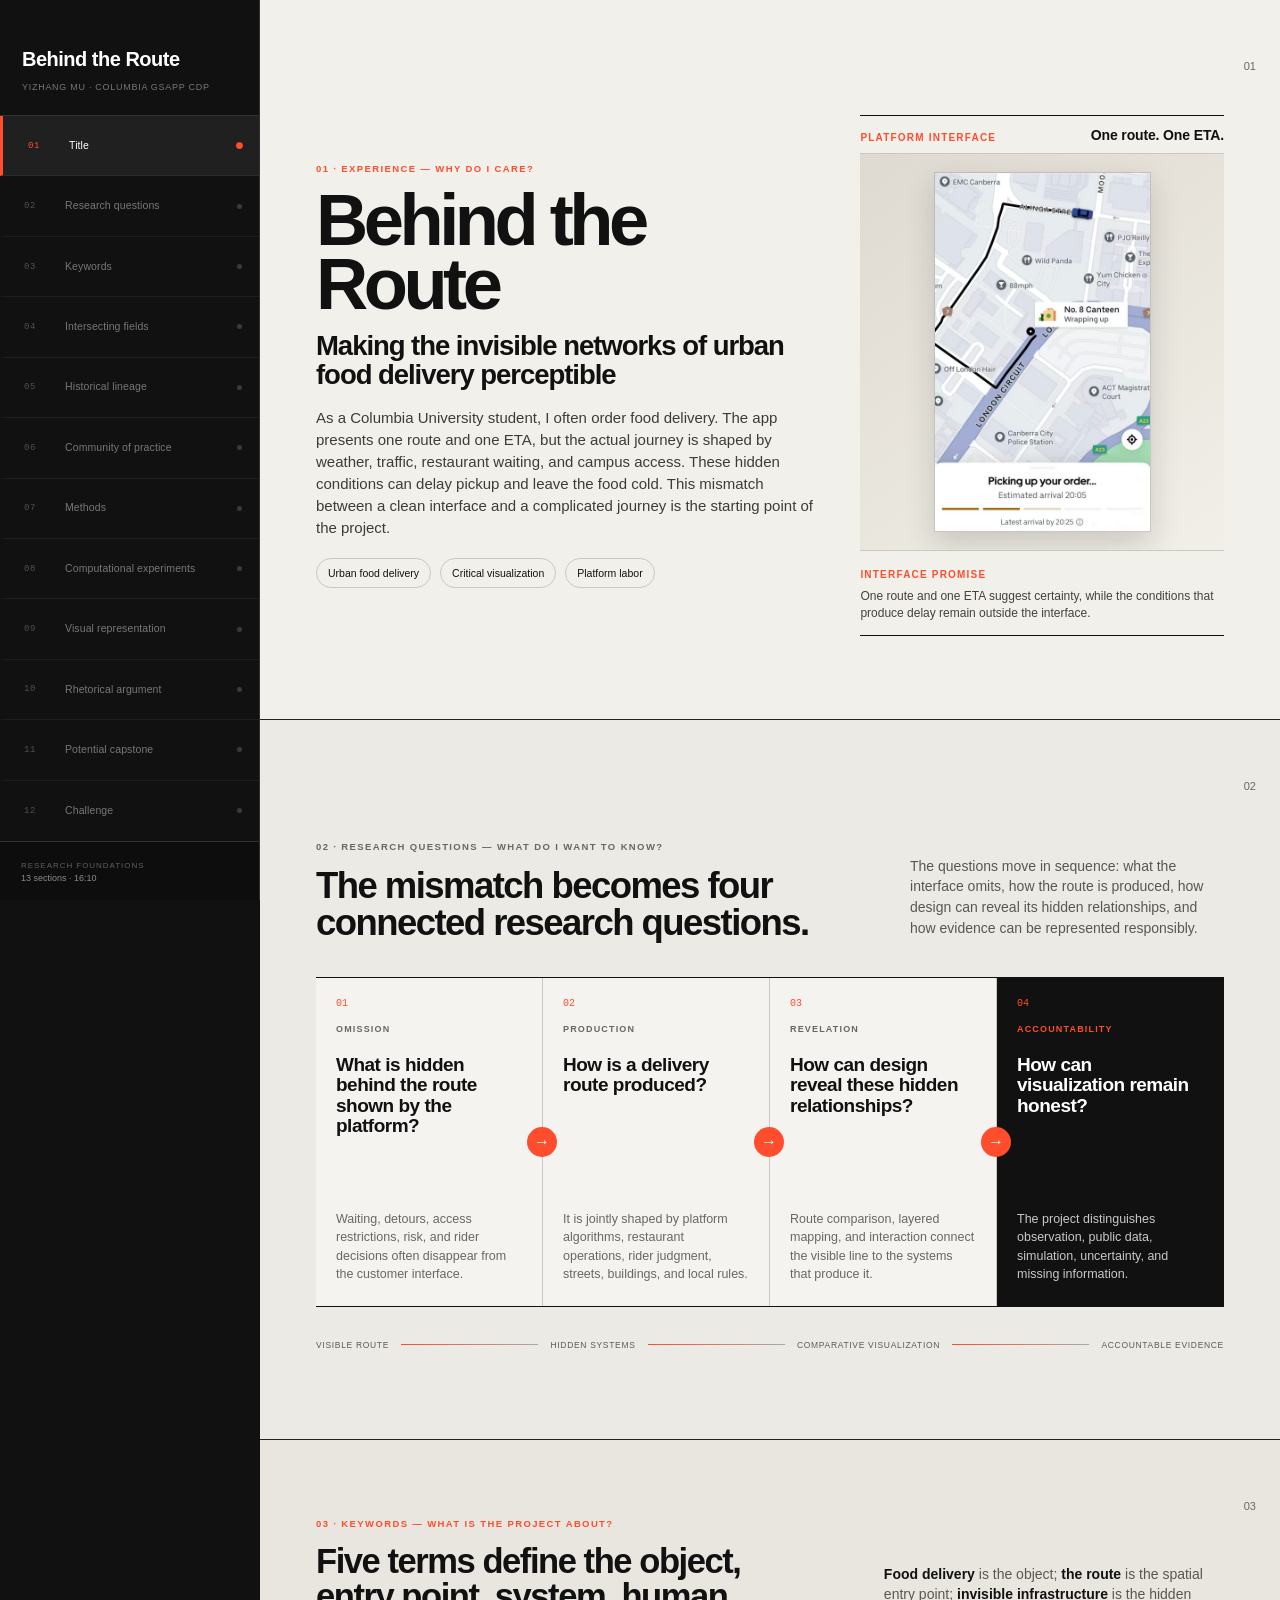
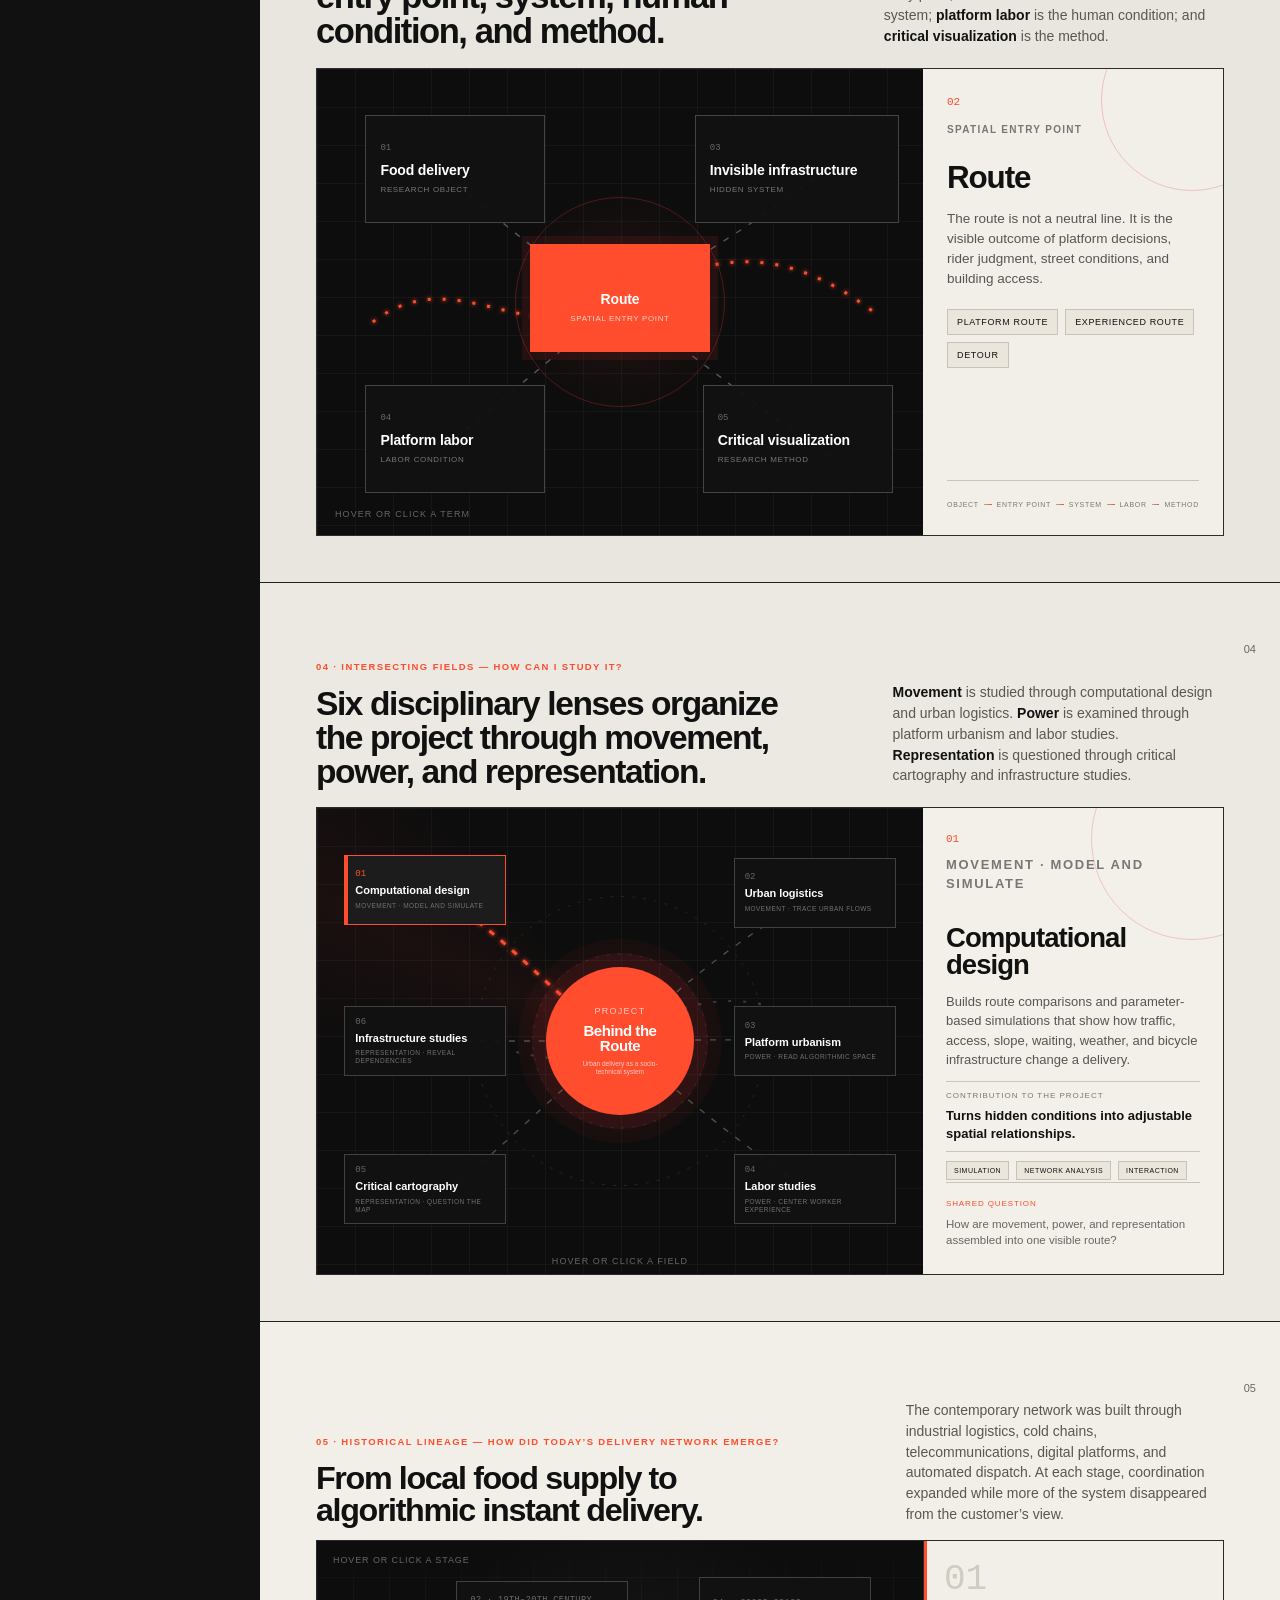
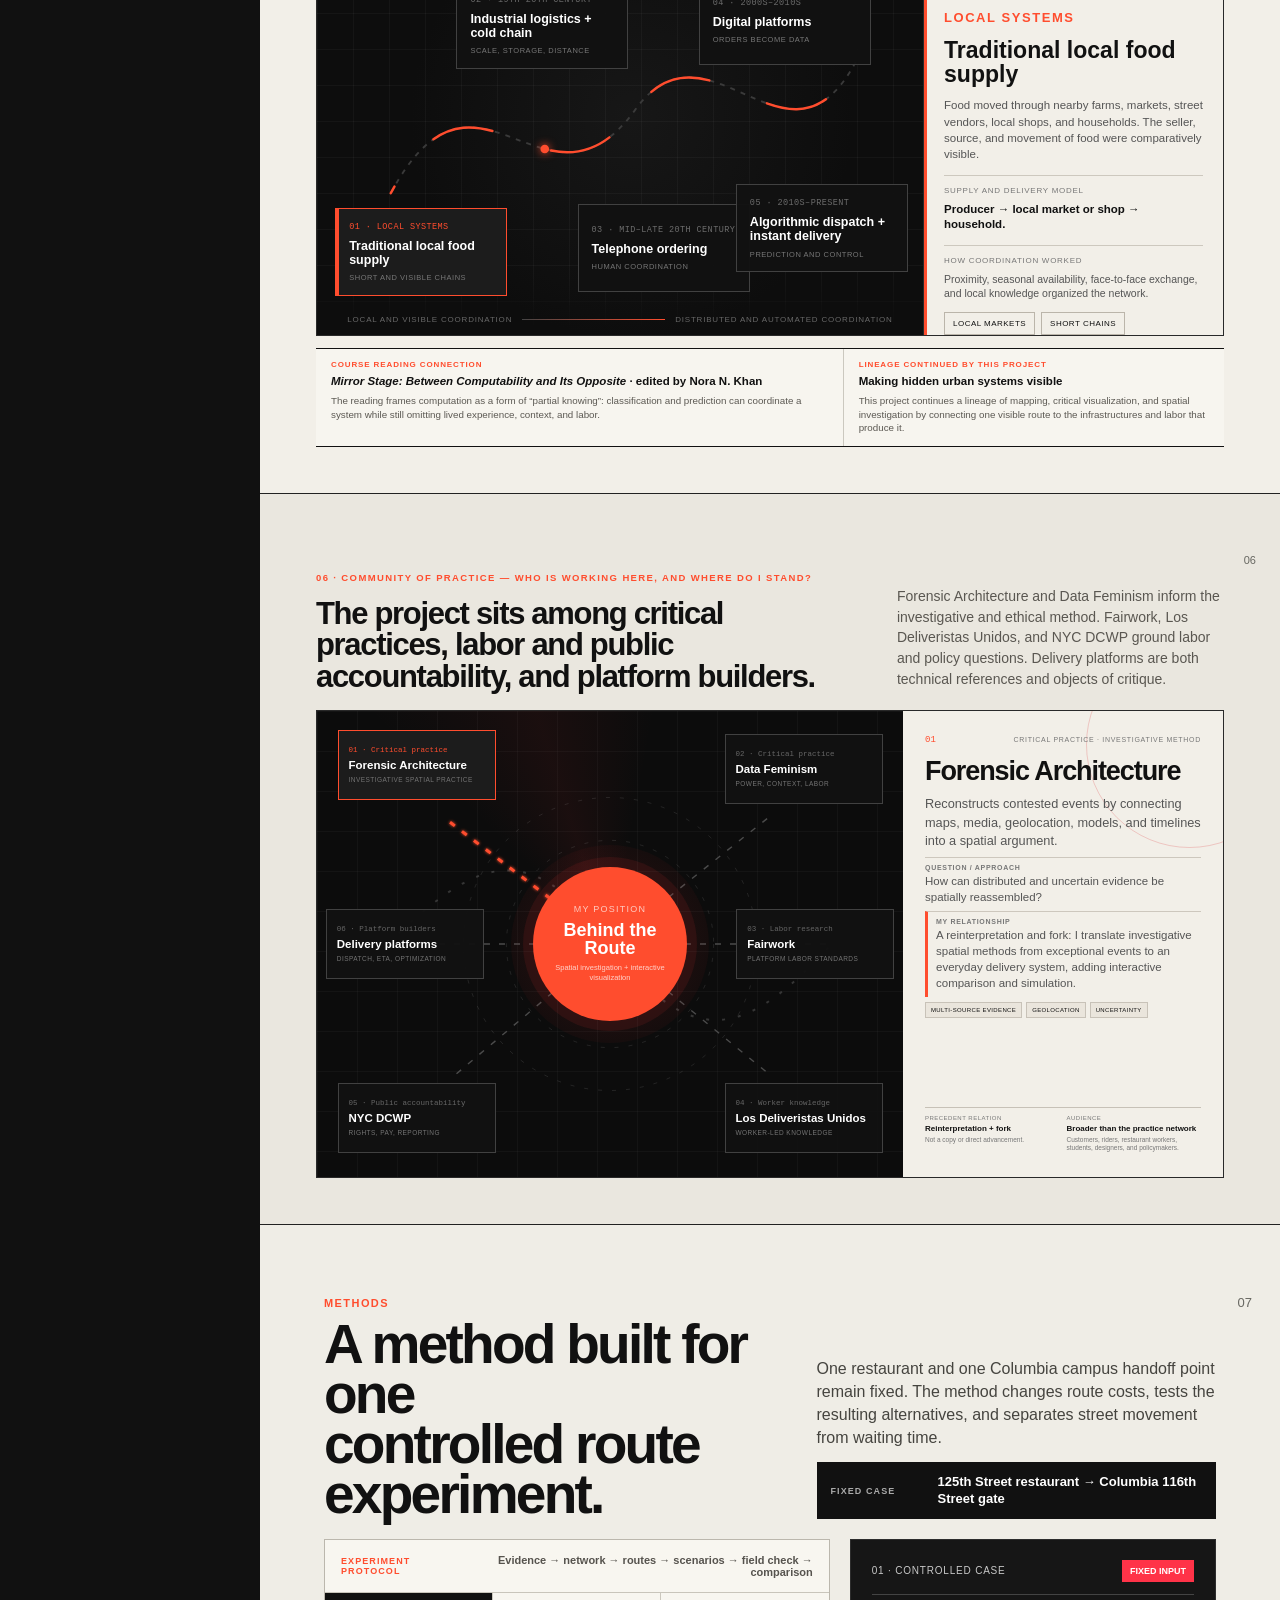
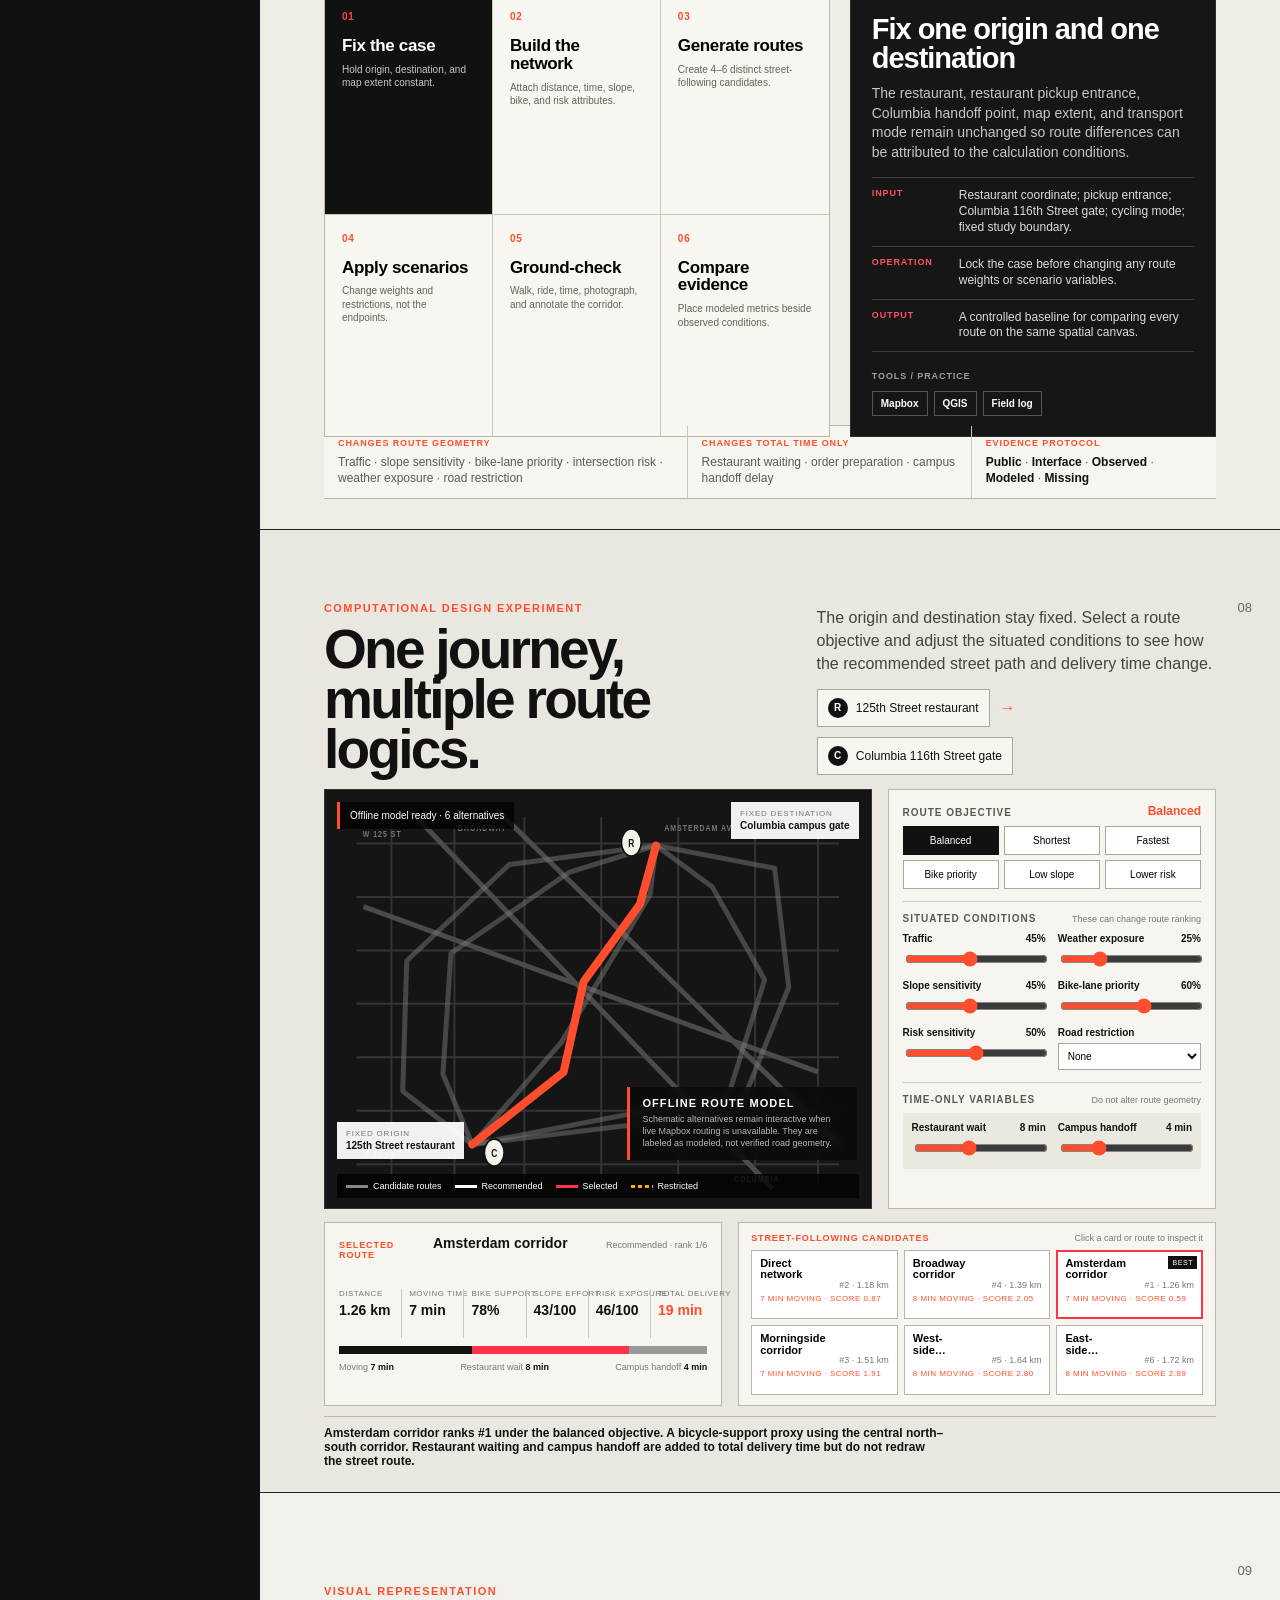
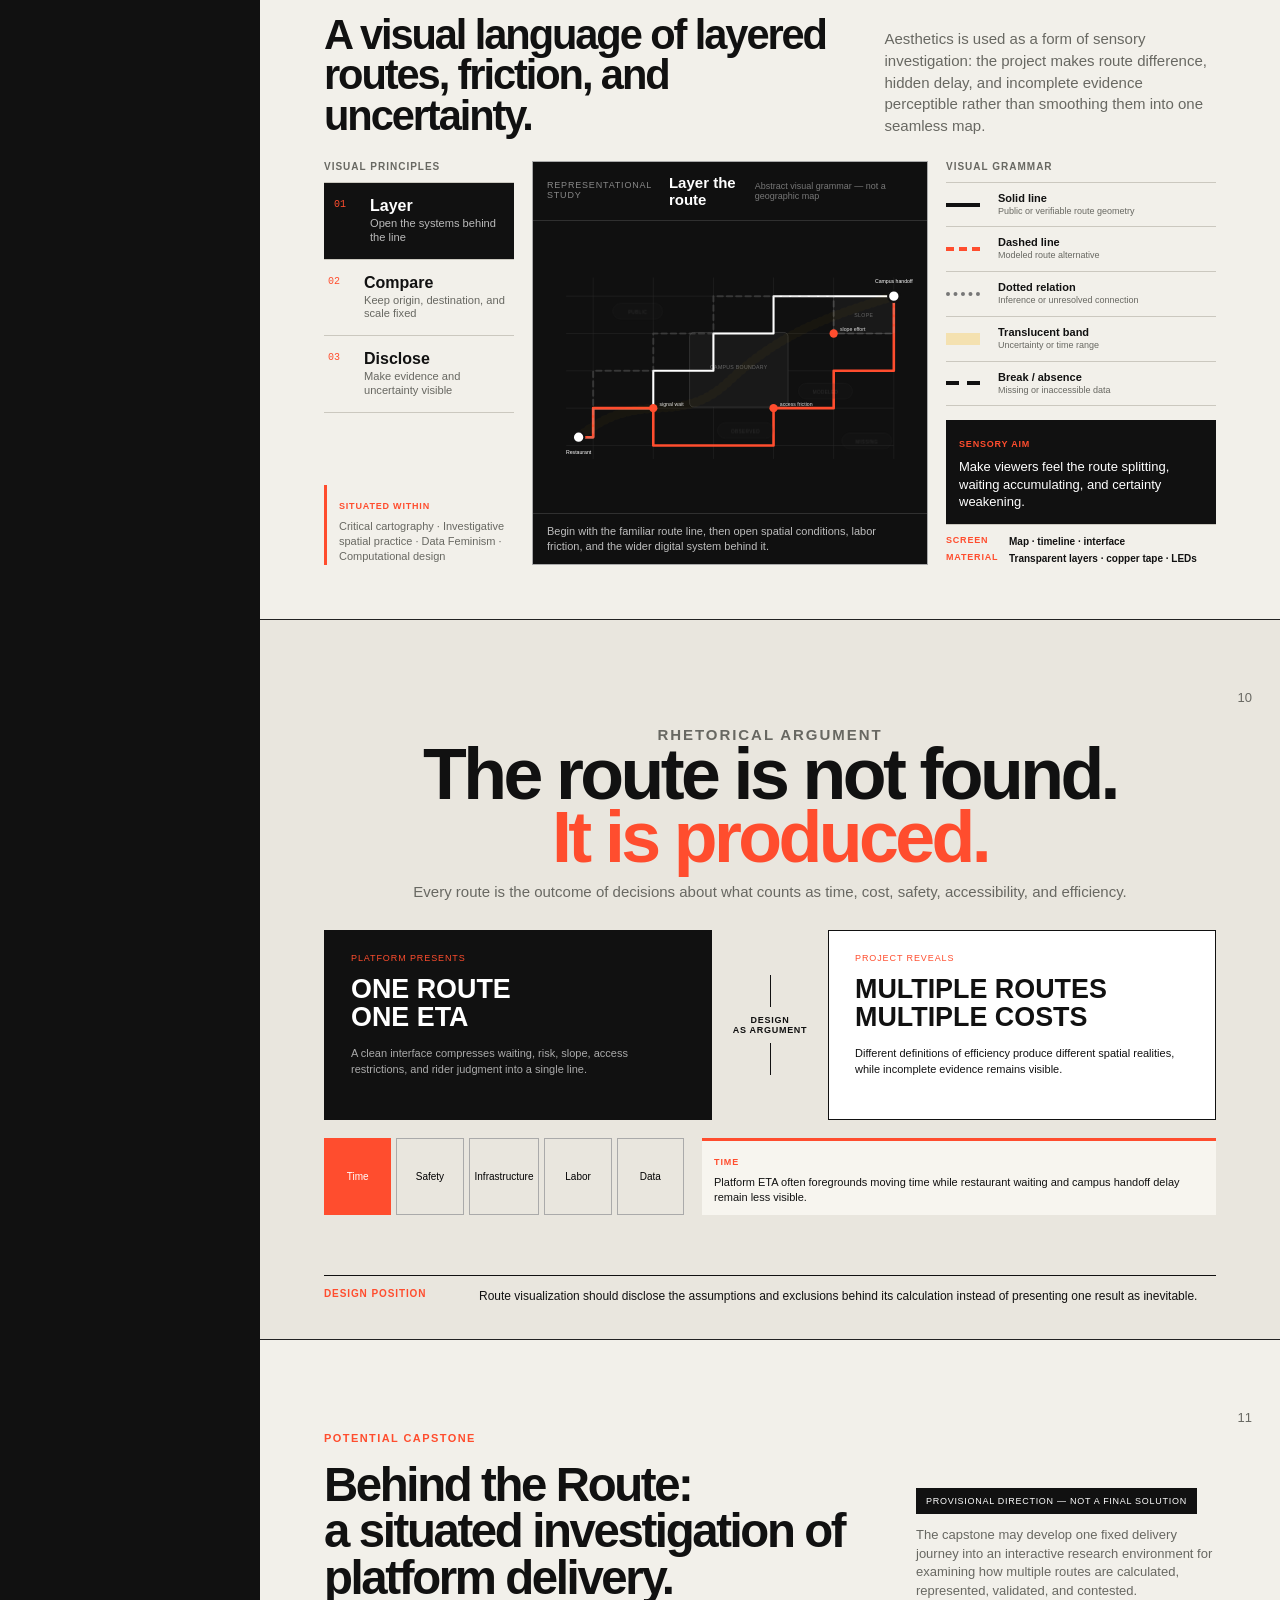
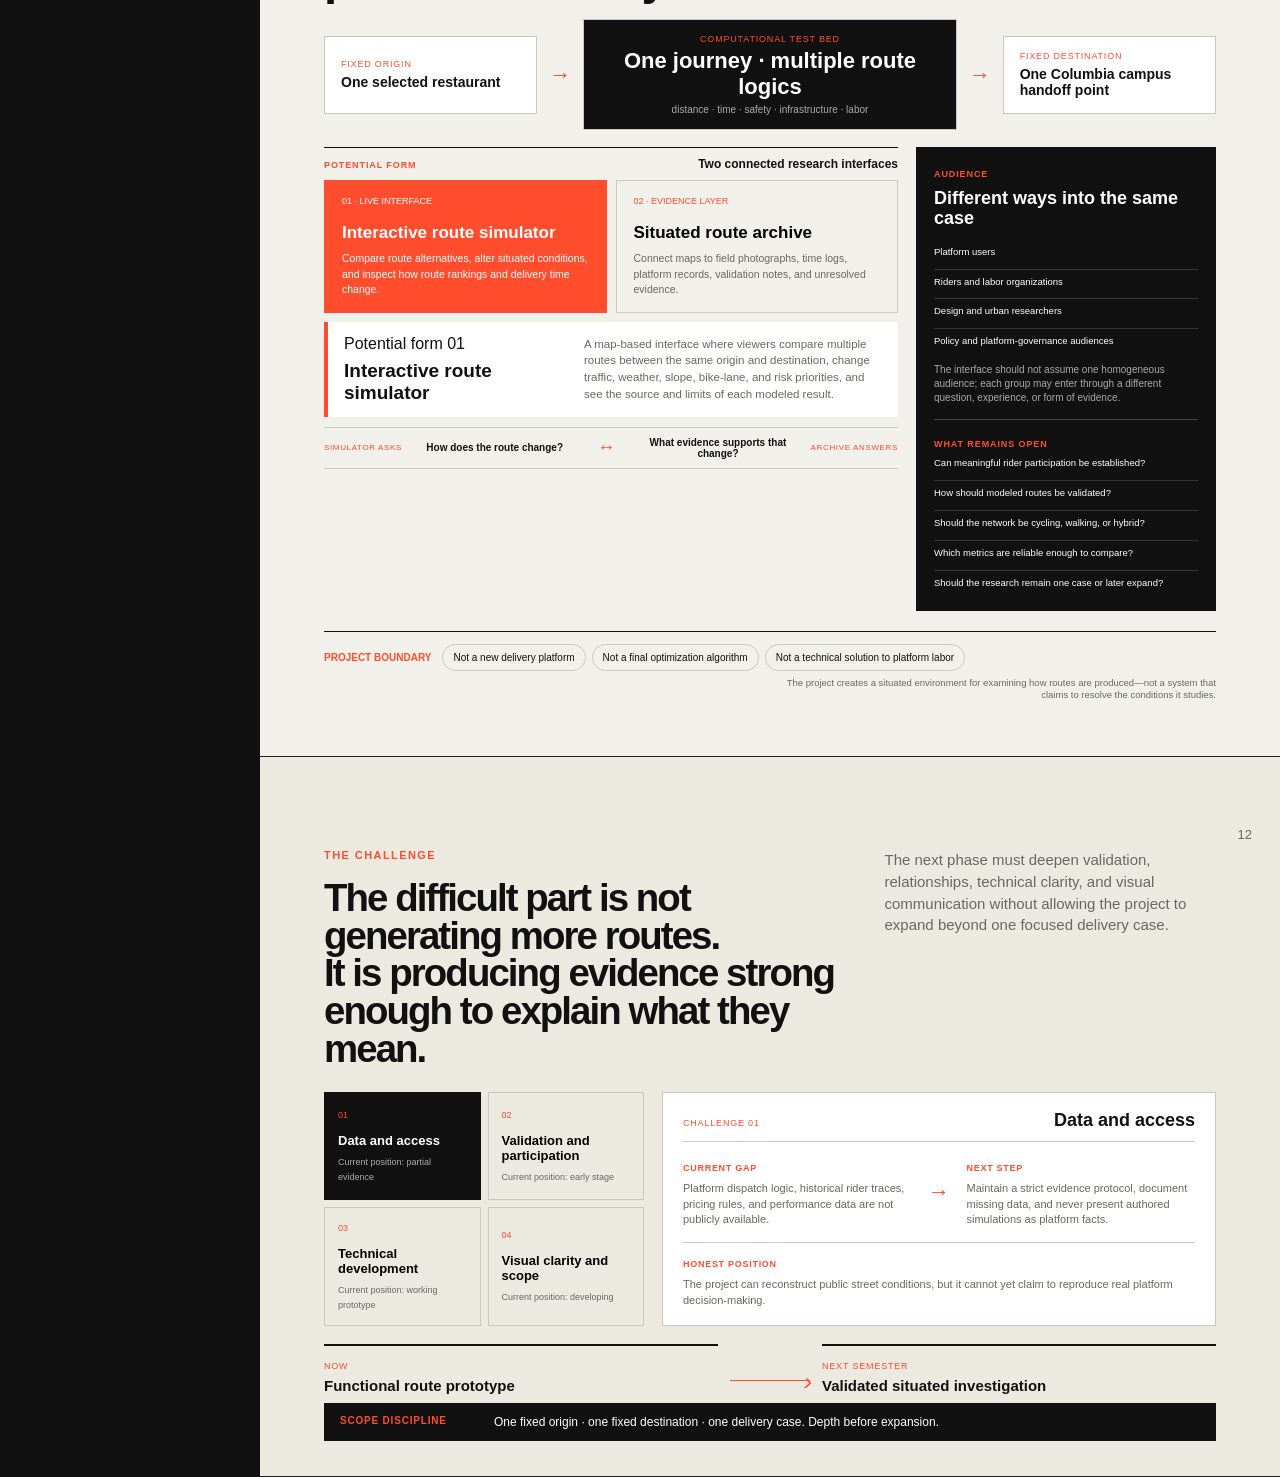
==== commit 35e49dbd: "Add files via upload" ====
--- a/index.html
+++ b/index.html
@@ -2146,6 +2146,28 @@
   }
 }
 
+
+
+/* Reliable offline route fallback for the computational experiment */
+.route-experiment-fallback{z-index:2;padding:0;display:block;text-align:left;background:#151515;color:#fff;opacity:1}
+.route-experiment-fallback.is-hidden{opacity:0;pointer-events:none}
+.route-experiment-fallback svg{display:block;width:100%;height:100%}
+.offline-street-grid path{fill:none;stroke:#343434;stroke-width:2;vector-effect:non-scaling-stroke}
+.offline-street-grid .offline-street-major{stroke:#4b4b4b;stroke-width:5}
+.offline-map-labels text{fill:#757575;font-size:10px;font-weight:700;letter-spacing:1.4px}
+.offline-fixed-markers circle{fill:#f5f2eb;stroke:#111;stroke-width:2}
+.offline-fixed-markers text{fill:#111;font-size:12px;font-weight:800;text-anchor:middle}
+.offline-route{fill:none;stroke:#7b7b7b;stroke-width:5;stroke-linecap:round;stroke-linejoin:round;opacity:.48;cursor:pointer;vector-effect:non-scaling-stroke;transition:opacity .18s ease,stroke-width .18s ease,stroke .18s ease}
+.offline-route:hover{opacity:.9;stroke-width:7}
+.offline-route.recommended{stroke:#fff;opacity:.88;stroke-dasharray:10 7}
+.offline-route.selected{stroke:#ff4d2e;stroke-width:8;opacity:1;stroke-dasharray:none}
+.offline-route.blocked{stroke:#ffb000;stroke-dasharray:5 6;opacity:.8}
+.route-experiment-offline-note{position:absolute;z-index:3;right:14px;bottom:48px;width:min(310px,42%);padding:10px 12px;background:rgba(10,10,10,.82);border-left:3px solid #ff4d2e;backdrop-filter:blur(3px)}
+.route-experiment-offline-note strong{display:block;margin:0 0 4px;font-size:11px;text-transform:uppercase;letter-spacing:.1em}
+.route-experiment-offline-note span{display:block;max-width:none;font-size:9px;line-height:1.35;color:#b9b9b9}
+.route-experiment-map-wrap.offline-ready #routeExperimentMap{opacity:0}
+.route-experiment-map-wrap.offline-ready .route-experiment-status{border-left-color:#ff4d2e}
+
 </style>
 </head>
 <body>
@@ -2587,8 +2609,30 @@
     <section class="route-experiment-map-wrap" aria-label="Interactive fixed-origin route experiment">
       <div id="routeExperimentMap"></div>
       <div id="routeExperimentFallback" class="route-experiment-fallback">
-        <strong>Calculating street-following alternatives…</strong>
-        <span>The map uses Mapbox road geometry. If routing is unavailable, invented street lines are not substituted.</span>
+        <svg id="routeExperimentOfflineSvg" viewBox="0 0 780 430" preserveAspectRatio="none" role="img" aria-label="Offline schematic route comparison for the fixed Columbia delivery case">
+          <rect width="780" height="430" fill="#151515" />
+          <g class="offline-street-grid">
+            <path d="M45 55H735 M45 110H735 M45 165H735 M45 220H735 M45 275H735 M45 330H735 M45 385H735" />
+            <path d="M95 28V405 M185 28V405 M285 28V405 M395 28V405 M505 28V405 M615 28V405 M705 28V405" />
+            <path class="offline-street-major" d="M120 20L640 410 M245 20L735 365 M55 120L705 290" />
+          </g>
+          <g class="offline-map-labels">
+            <text x="54" y="48">W 125 ST</text>
+            <text x="54" y="378">W 116 ST</text>
+            <text x="190" y="42">BROADWAY</text>
+            <text x="485" y="42">AMSTERDAM AVE</text>
+            <text x="585" y="403">COLUMBIA</text>
+          </g>
+          <g id="routeExperimentOfflineRoutes"></g>
+          <g class="offline-fixed-markers">
+            <circle cx="438" cy="54" r="14" /><text x="438" y="59">R</text>
+            <circle cx="242" cy="373" r="14" /><text x="242" y="378">C</text>
+          </g>
+        </svg>
+        <div class="route-experiment-offline-note">
+          <strong>Offline route model</strong>
+          <span>Schematic alternatives remain interactive when live Mapbox routing is unavailable. They are labeled as modeled, not verified road geometry.</span>
+        </div>
       </div>
       <div class="route-experiment-status" id="routeExperimentStatus" aria-live="polite">Preparing the controlled case…</div>
       <div class="route-experiment-map-label origin"><span>Fixed origin</span><b>125th Street restaurant</b></div>
@@ -2655,7 +2699,7 @@
 
   <footer class="route-experiment-footer">
     <p id="experimentInterpretation">Changing the definition of cost changes which route appears optimal.</p>
-    <div><span>Road geometry · Mapbox</span><span>Route scoring · Authored model</span><span>Slope / bike / risk · Prototype proxies</span><span>Platform internals · Missing</span></div>
+    <div><span>Road geometry · live Mapbox / offline schematic</span><span>Route scoring · authored model</span><span>Slope / bike / risk · prototype proxies</span><span>Platform internals · missing</span></div>
   </footer>
 </section>
 
@@ -3767,7 +3811,63 @@
   slope:{label:'Low-slope priority',distance:.55,time:.7,bike:.4,slope:2.8,risk:.45,weather:.3},
   risk:{label:'Lower-risk priority',distance:.5,time:.7,bike:.55,slope:.4,risk:2.8,weather:.45}
 };
-const routeExperimentState={map:null,mapReady:false,routes:[],selectedId:null,recommendedId:null,objective:'balanced',requestSerial:0,abortController:null};
+const routeExperimentState={map:null,mapReady:false,offline:false,routes:[],selectedId:null,recommendedId:null,objective:'balanced',requestSerial:0,abortController:null};
+
+function routeExperimentOfflineRoutes(){
+  return [
+    {id:'experiment-route-0',role:'direct',name:'Direct network',coordinates:[[-73.95805,40.81575],[-73.95820,40.81445],[-73.95915,40.81275],[-73.96040,40.81055],[-73.96262,40.80784]],distance:1180,duration:335,steps:9,source:'Offline schematic model'},
+    {id:'experiment-route-1',role:'broadway',name:'Broadway corridor',coordinates:[[-73.95805,40.81575],[-73.96020,40.81505],[-73.96315,40.81290],[-73.96335,40.80970],[-73.96262,40.80784]],distance:1390,duration:390,steps:11,source:'Offline schematic model'},
+    {id:'experiment-route-2',role:'amsterdam',name:'Amsterdam corridor',coordinates:[[-73.95805,40.81575],[-73.95845,40.81420],[-73.95985,40.81215],[-73.96035,40.80975],[-73.96262,40.80784]],distance:1260,duration:350,steps:10,source:'Offline schematic model'},
+    {id:'experiment-route-3',role:'morningside',name:'Morningside corridor',coordinates:[[-73.95805,40.81575],[-73.95665,40.81465],[-73.95535,40.81220],[-73.95625,40.80915],[-73.96262,40.80784]],distance:1510,duration:375,steps:13,source:'Offline schematic model'},
+    {id:'experiment-route-4',role:'west',name:'West-side detour',coordinates:[[-73.95805,40.81575],[-73.96170,40.81525],[-73.96425,40.81270],[-73.96435,40.80925],[-73.96262,40.80784]],distance:1640,duration:415,steps:12,source:'Offline schematic model'},
+    {id:'experiment-route-5',role:'east',name:'East-side detour',coordinates:[[-73.95805,40.81575],[-73.95510,40.81515],[-73.95475,40.81200],[-73.95600,40.80870],[-73.96262,40.80784]],distance:1720,duration:430,steps:15,source:'Offline schematic model'}
+  ];
+}
+function routeExperimentOfflinePoint(coordinate){
+  const [lon,lat]=coordinate;
+  const minLon=-73.9655,maxLon=-73.9535,minLat=40.8068,maxLat=40.8165;
+  const x=45+((lon-minLon)/(maxLon-minLon))*690;
+  const y=405-((lat-minLat)/(maxLat-minLat))*377;
+  return [Math.max(45,Math.min(735,x)),Math.max(28,Math.min(405,y))];
+}
+function routeExperimentUpdateOfflineMap(){
+  const group=document.getElementById('routeExperimentOfflineRoutes');
+  if(!group||!routeExperimentState.routes.length)return;
+  const values=routeExperimentValues();
+  const ordered=[...routeExperimentState.routes].sort((a,b)=>{
+    const av=a.id===routeExperimentState.selectedId?2:a.id===routeExperimentState.recommendedId?1:0;
+    const bv=b.id===routeExperimentState.selectedId?2:b.id===routeExperimentState.recommendedId?1:0;
+    return av-bv;
+  });
+  group.innerHTML=ordered.map(route=>{
+    const points=route.coordinates.map(routeExperimentOfflinePoint).map(point=>point.map(value=>value.toFixed(1)).join(',')).join(' ');
+    const classes=['offline-route'];
+    if(route.id===routeExperimentState.recommendedId)classes.push('recommended');
+    if(route.id===routeExperimentState.selectedId)classes.push('selected');
+    if(values.closure!=='none'&&route.role===values.closure)classes.push('blocked');
+    return `<polyline class="${classes.join(' ')}" data-offline-route-id="${route.id}" points="${points}" />`;
+  }).join('');
+  group.querySelectorAll('[data-offline-route-id]').forEach(path=>path.addEventListener('click',()=>routeExperimentSelectRoute(path.dataset.offlineRouteId,true)));
+}
+function routeExperimentInitOffline(reason='Live map unavailable'){
+  if(routeExperimentState.offline&&routeExperimentState.routes.length)return;
+  routeExperimentState.offline=true;
+  routeExperimentState.mapReady=false;
+  routeExperimentState.routes=routeExperimentOfflineRoutes();
+  routeExperimentCalculate();
+  routeExperimentState.selectedId=routeExperimentState.recommendedId;
+  routeExperimentUpdateLabels();
+  routeExperimentRenderCards();
+  routeExperimentUpdateMetrics();
+  routeExperimentUpdateOfflineMap();
+  document.querySelector('.route-experiment-map-wrap')?.classList.add('offline-ready');
+  const fallback=document.getElementById('routeExperimentFallback');
+  fallback?.classList.remove('is-hidden');
+  routeExperimentSetStatus(`Offline model ready · ${routeExperimentState.routes.length} alternatives`);
+  const footer=document.querySelector('.route-experiment-footer div');
+  if(footer)footer.innerHTML='<span>Road geometry · offline schematic / live Mapbox</span><span>Route scoring · authored model</span><span>Slope / bike / risk · prototype proxies</span><span>Platform internals · missing</span>';
+}
+
 const routeExperimentControls={
   traffic:document.getElementById('experimentTraffic'),
   weather:document.getElementById('experimentWeather'),
@@ -3965,6 +4065,7 @@
   Object.entries(segments).forEach(([id,width])=>{const element=document.getElementById(id);if(element)element.style.width=`${width}%`;});
 }
 function routeExperimentUpdateMap(fit=false){
+  if(routeExperimentState.offline){routeExperimentUpdateOfflineMap();return;}
   if(!routeExperimentState.mapReady)return;
   const source=routeExperimentState.map.getSource('route-experiment-routes');
   if(source)source.setData(routeExperimentFeatureCollection());
@@ -4023,18 +4124,7 @@
     document.getElementById('routeExperimentFallback')?.classList.add('is-hidden');
   }catch(error){
     if(error.name==='AbortError')return;
-    routeExperimentState.routes=[];
-    routeExperimentState.selectedId=null;
-    routeExperimentRenderCards();
-    routeExperimentSetStatus(`${error.message}. No invented street route has been substituted.`,true);
-    const fallback=document.getElementById('routeExperimentFallback');
-    if(fallback){
-      fallback.classList.remove('is-hidden');
-      const title=fallback.querySelector('strong');
-      const note=fallback.querySelector('span');
-      if(title)title.textContent='Routing unavailable';
-      if(note)note.textContent='Check network access or the Mapbox token. The experiment keeps the limitation visible rather than drawing schematic streets as real routes.';
-    }
+    routeExperimentInitOffline(error.message||'Live routing unavailable');
   }
 }
 function routeExperimentMarker(letter,className=''){
@@ -4046,7 +4136,7 @@
 function routeExperimentInitMap(){
   const container=document.getElementById('routeExperimentMap');
   if(!container)return;
-  if(!window.mapboxgl){routeExperimentSetStatus('Mapbox GL JS did not load.',true);return;}
+  if(!window.mapboxgl){routeExperimentInitOffline('Mapbox GL JS did not load');return;}
   mapboxgl.accessToken=TOKEN;
   routeExperimentState.map=new mapboxgl.Map({
     container:'routeExperimentMap',
@@ -4059,6 +4149,7 @@
   });
   routeExperimentState.map.addControl(new mapboxgl.NavigationControl({showCompass:false}),'top-right');
   routeExperimentState.map.on('load',()=>{
+    routeExperimentState.offline=false;
     routeExperimentState.mapReady=true;
     routeExperimentState.map.addSource('route-experiment-routes',{type:'geojson',data:{type:'FeatureCollection',features:[]}});
     routeExperimentState.map.addLayer({id:'route-experiment-base',type:'line',source:'route-experiment-routes',paint:{'line-color':'#8f8f8f','line-width':4,'line-opacity':.48}});
@@ -4076,8 +4167,8 @@
     new mapboxgl.Marker({element:routeExperimentMarker('C','destination')}).setLngLat(routeExperimentDestination).addTo(routeExperimentState.map);
     routeExperimentFetchRoutes();
   });
-  routeExperimentState.map.on('error',()=>routeExperimentSetStatus('Map style or routing service unavailable.',true));
-  const slide=document.getElementById('s09');
+  routeExperimentState.map.on('error',()=>{if(!routeExperimentState.mapReady)routeExperimentInitOffline('Map style unavailable');});
+  const slide=document.getElementById('s08');
   if(slide){
     const resizeObserver=new IntersectionObserver(entries=>entries.forEach(entry=>{if(entry.isIntersecting)setTimeout(()=>routeExperimentState.map?.resize(),120);}),{threshold:.2});
     resizeObserver.observe(slide);
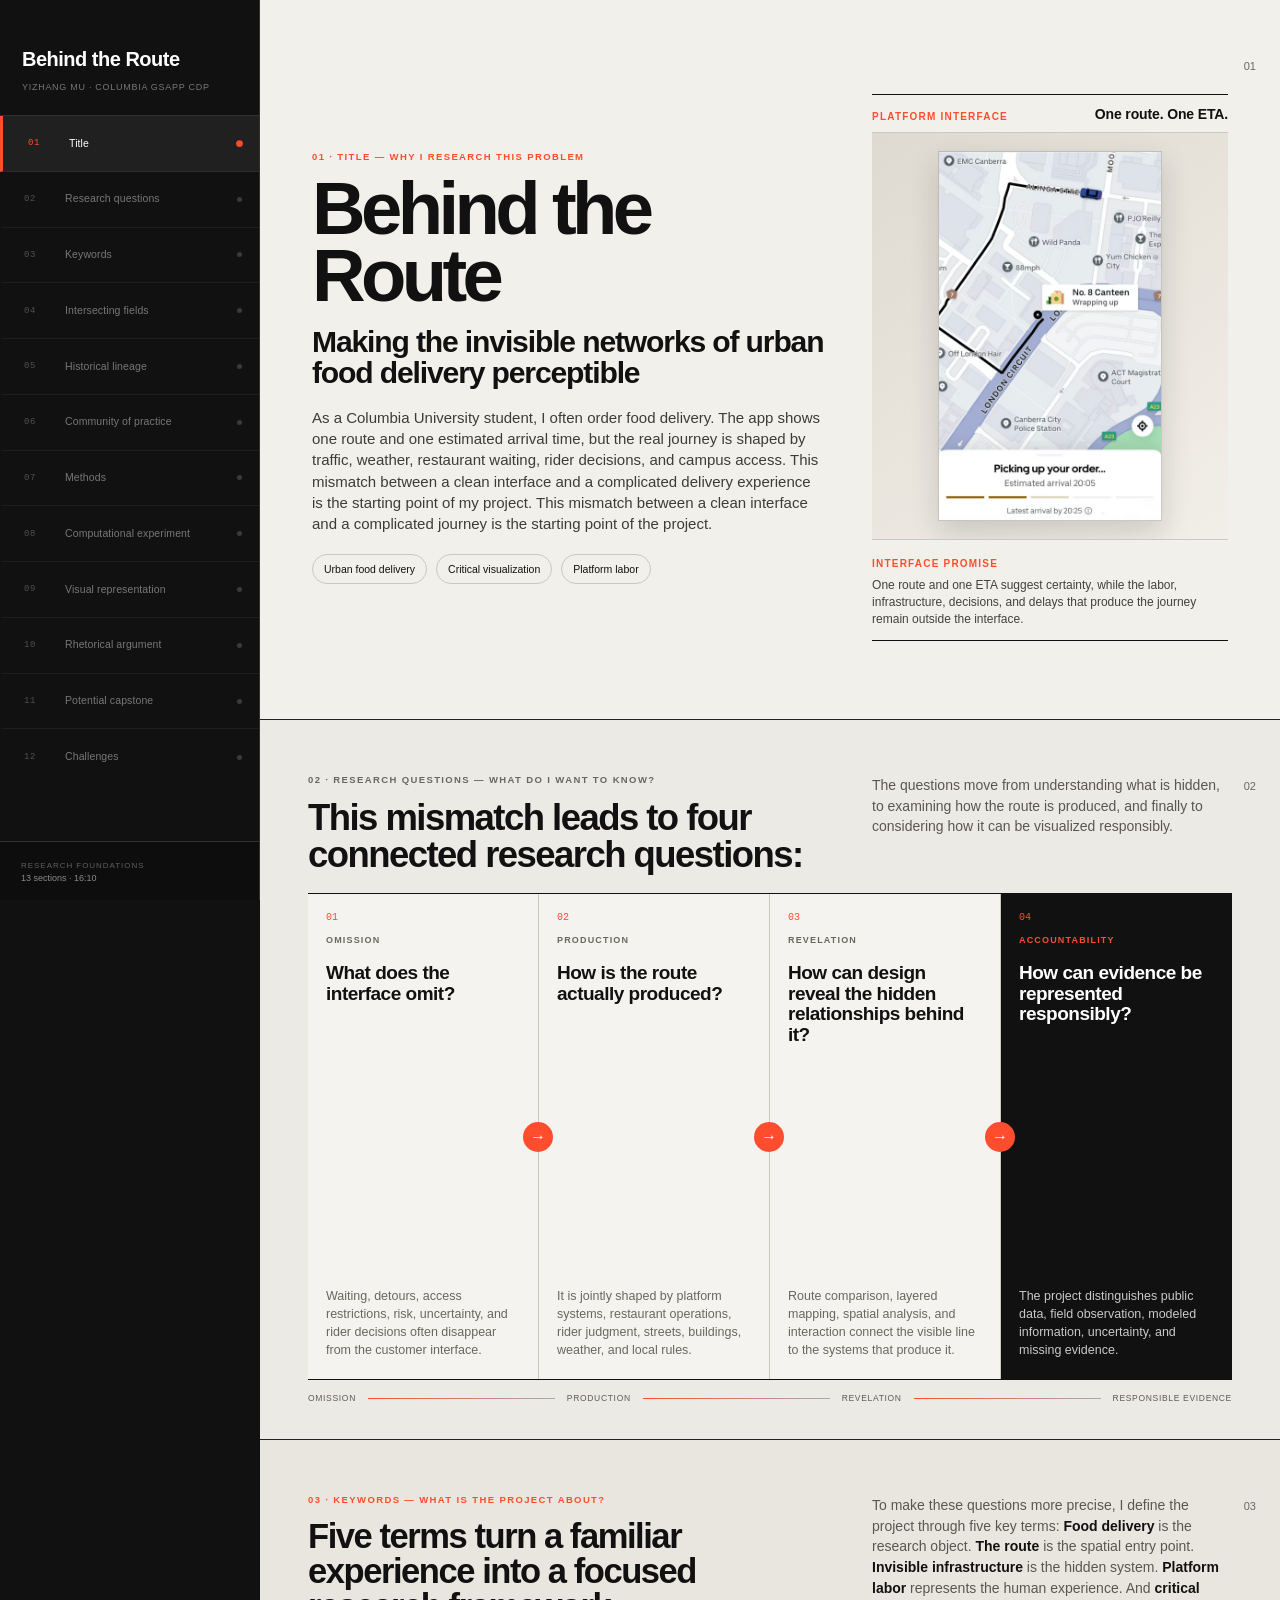
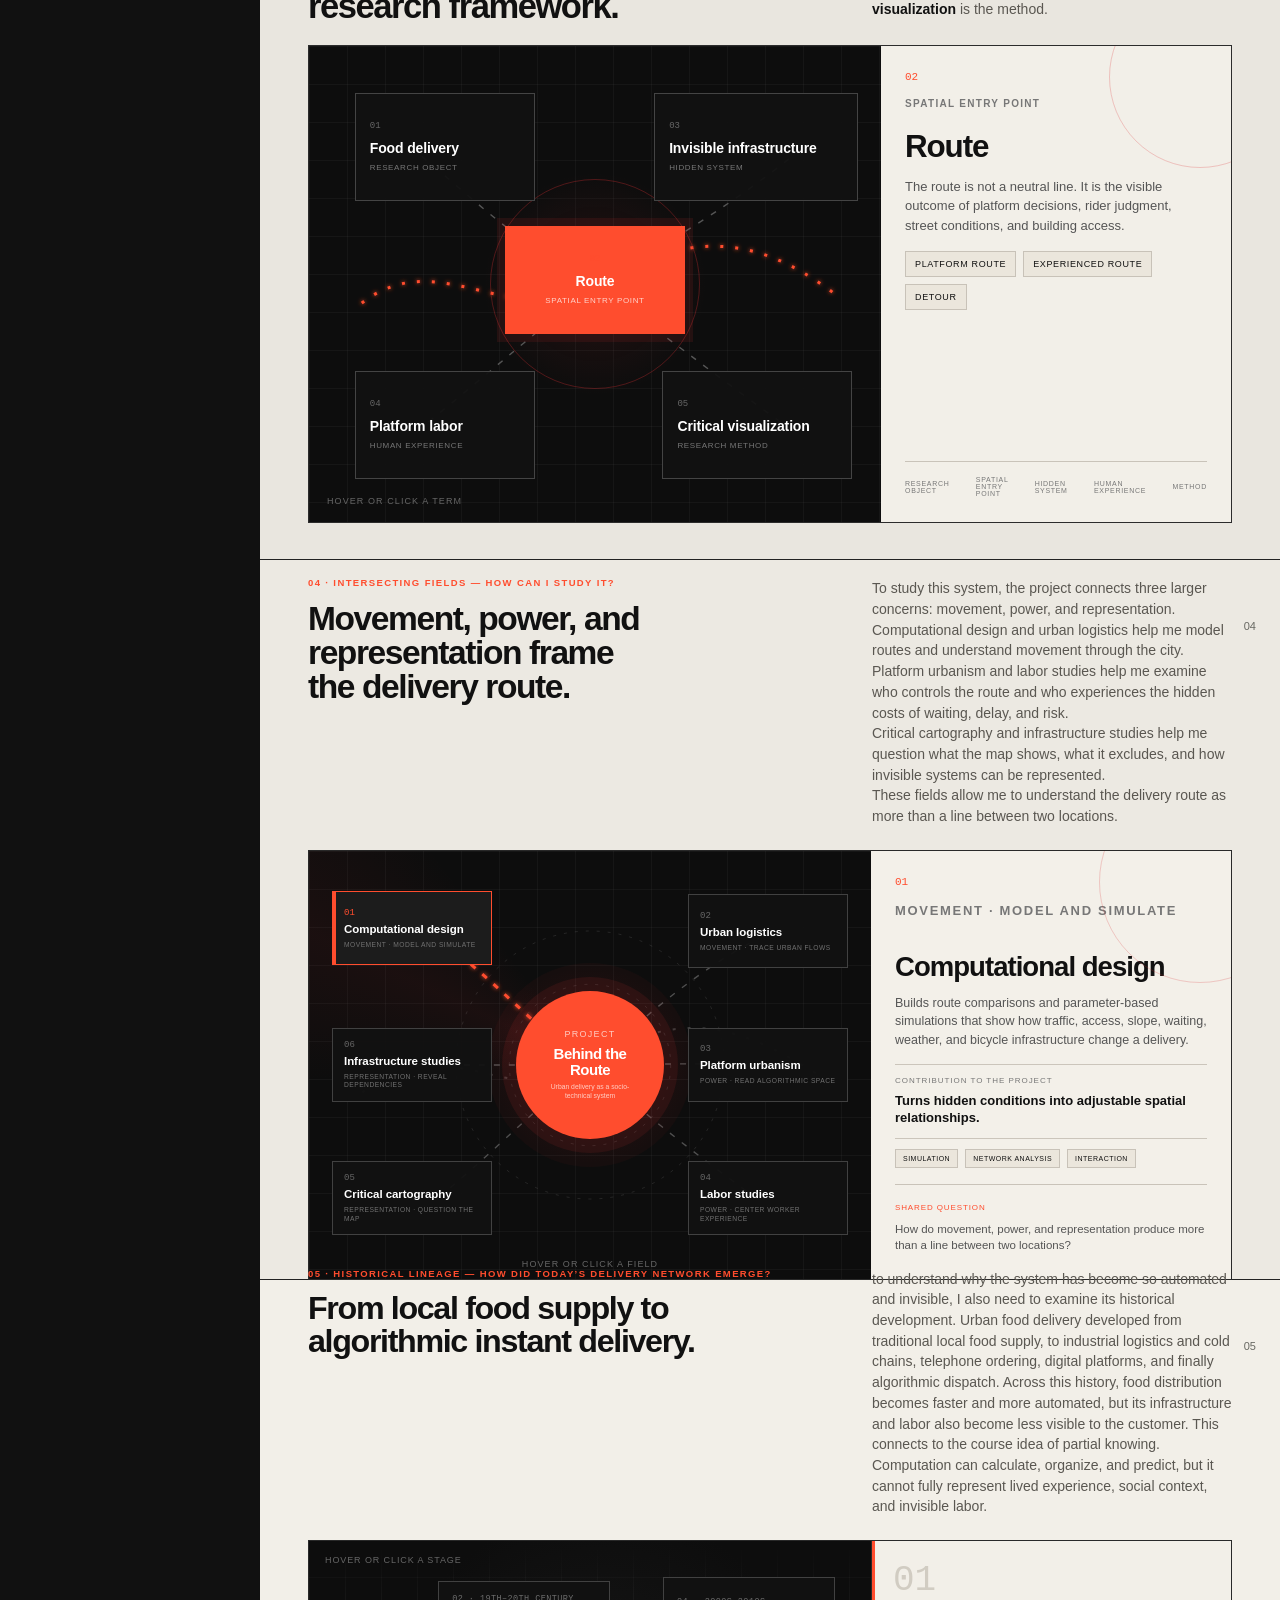
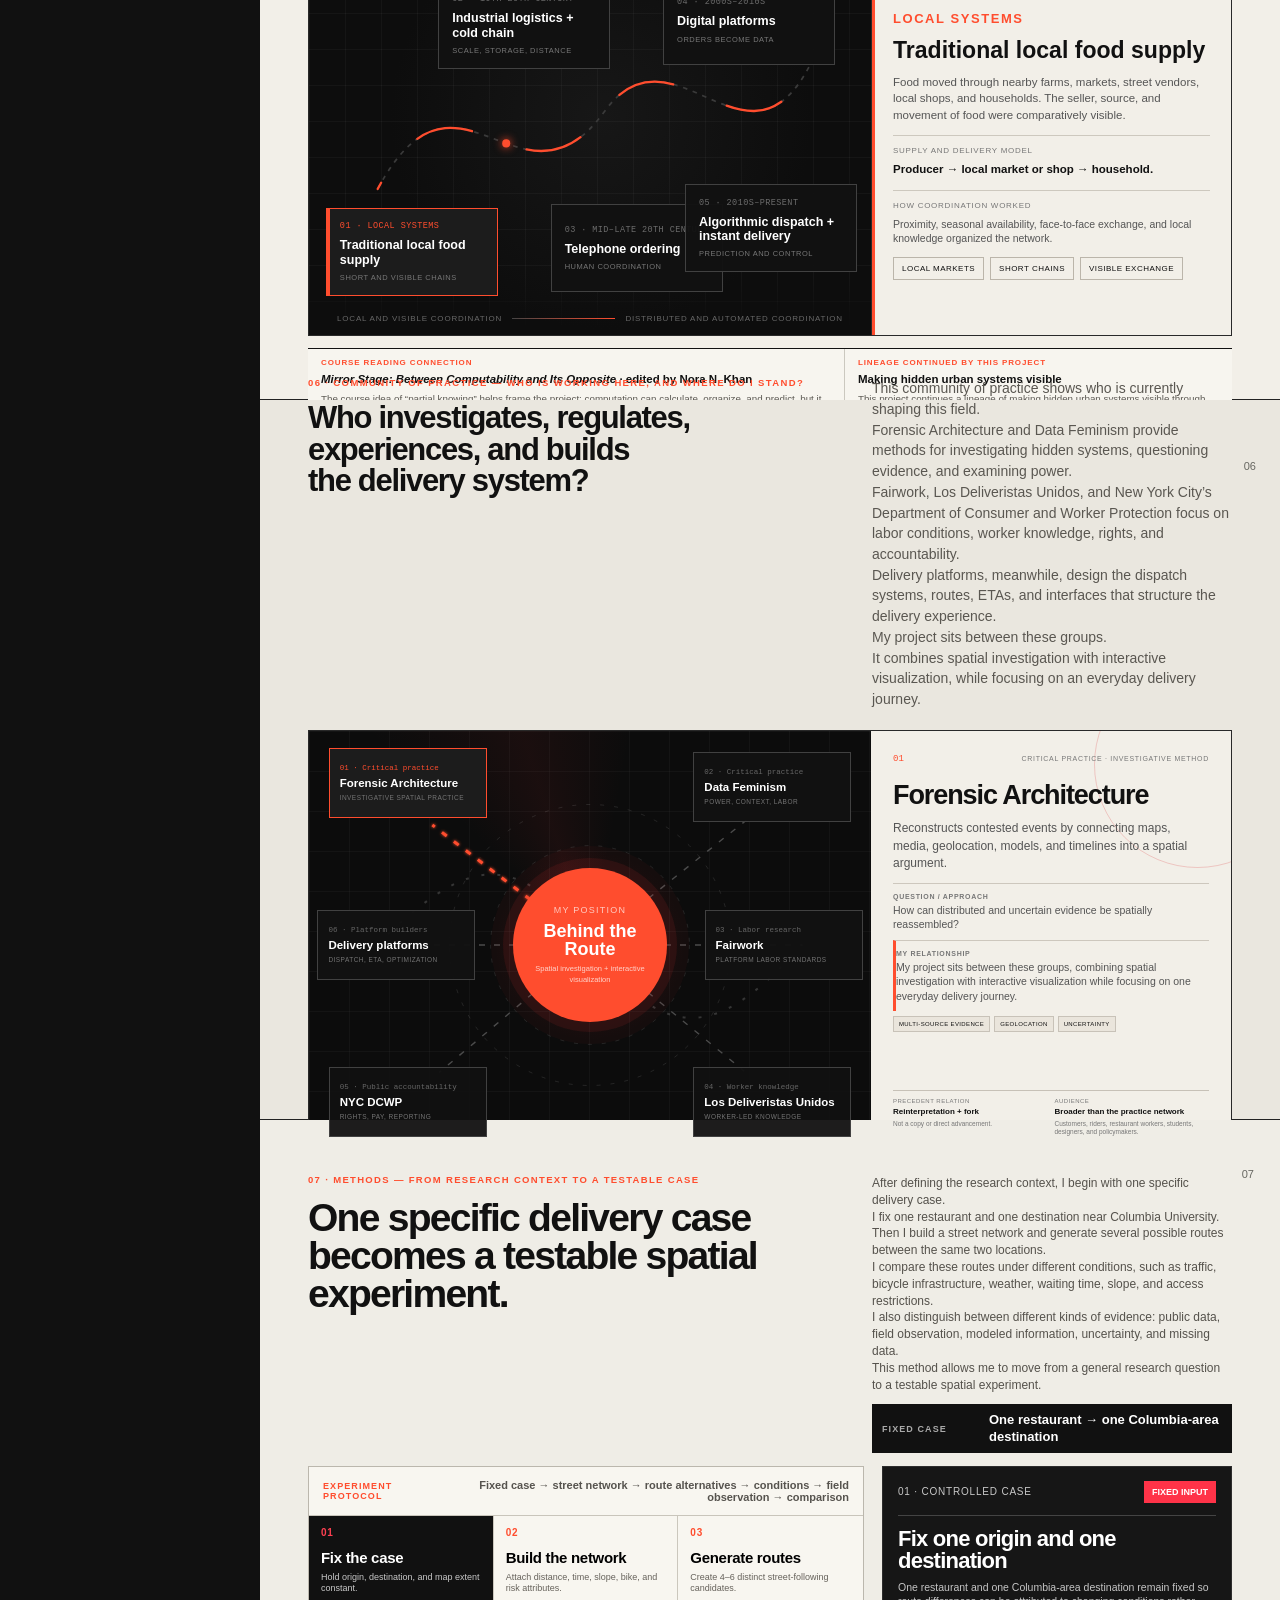
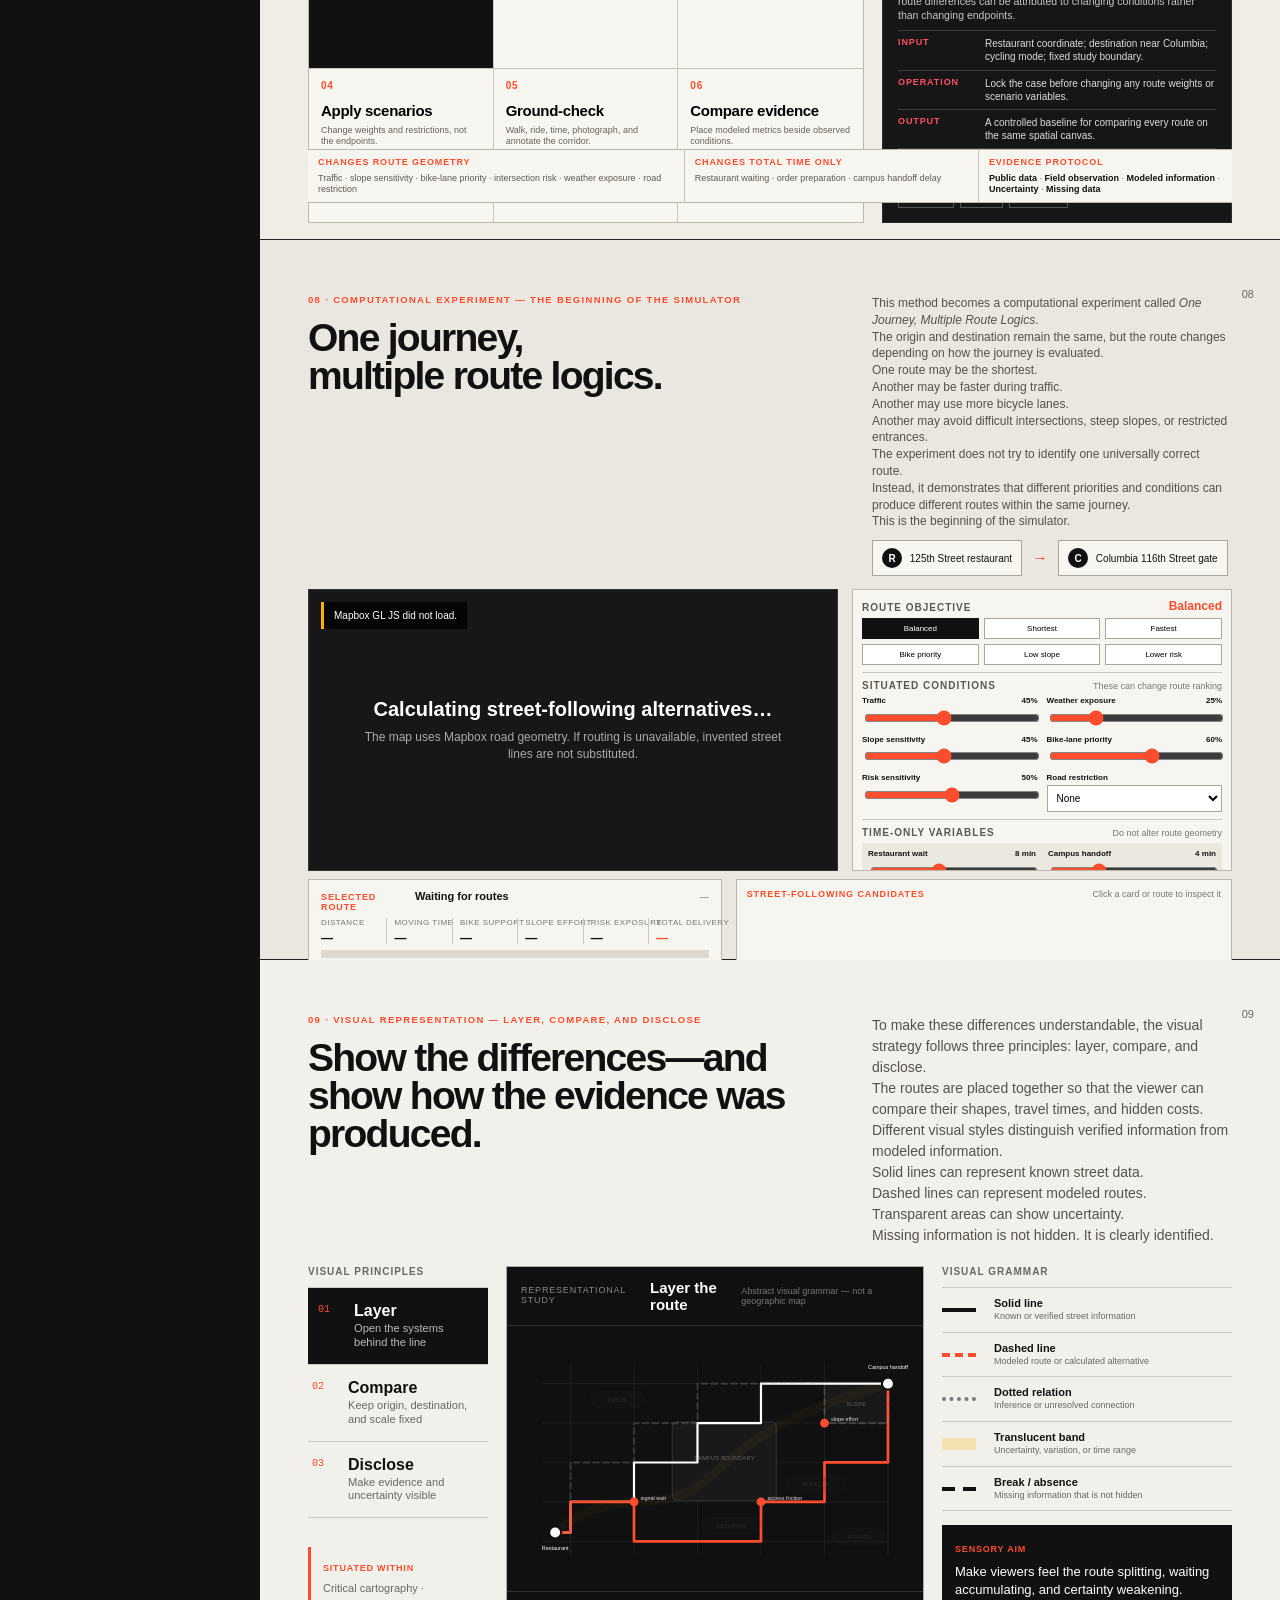
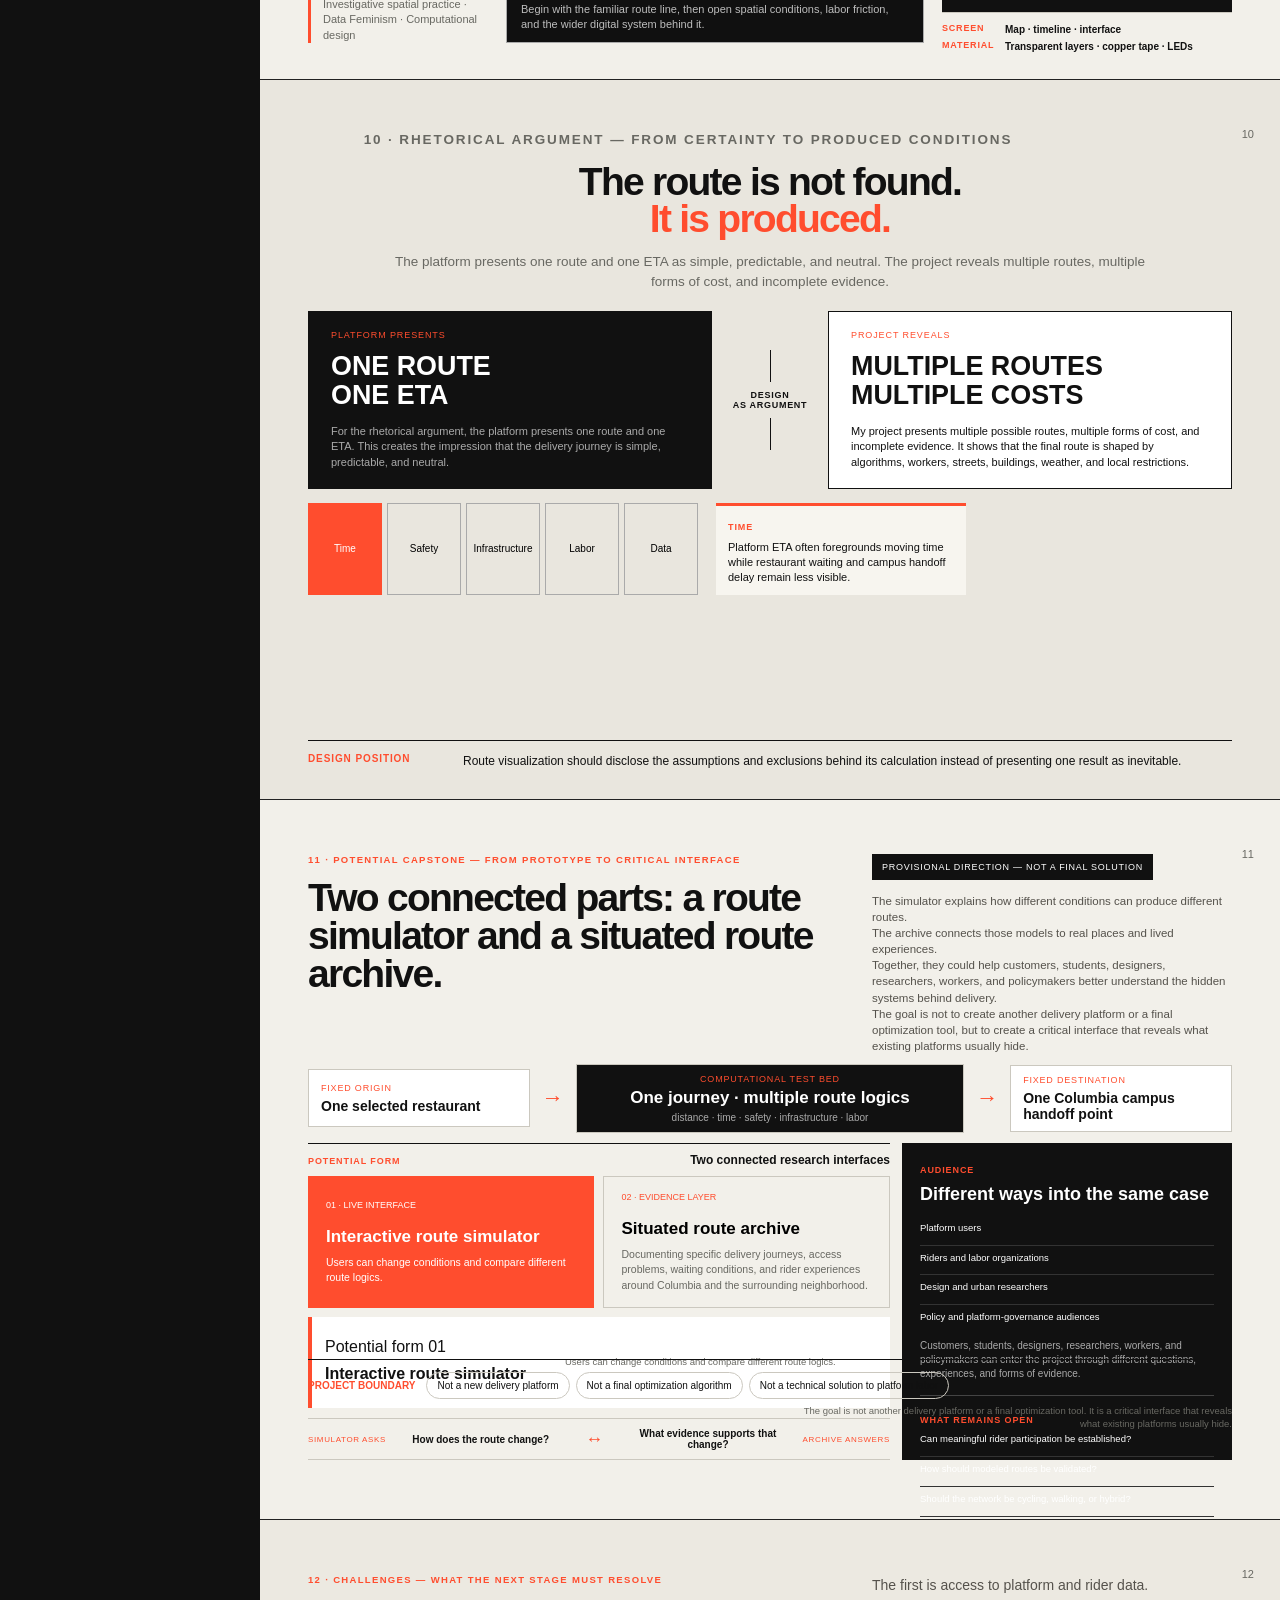
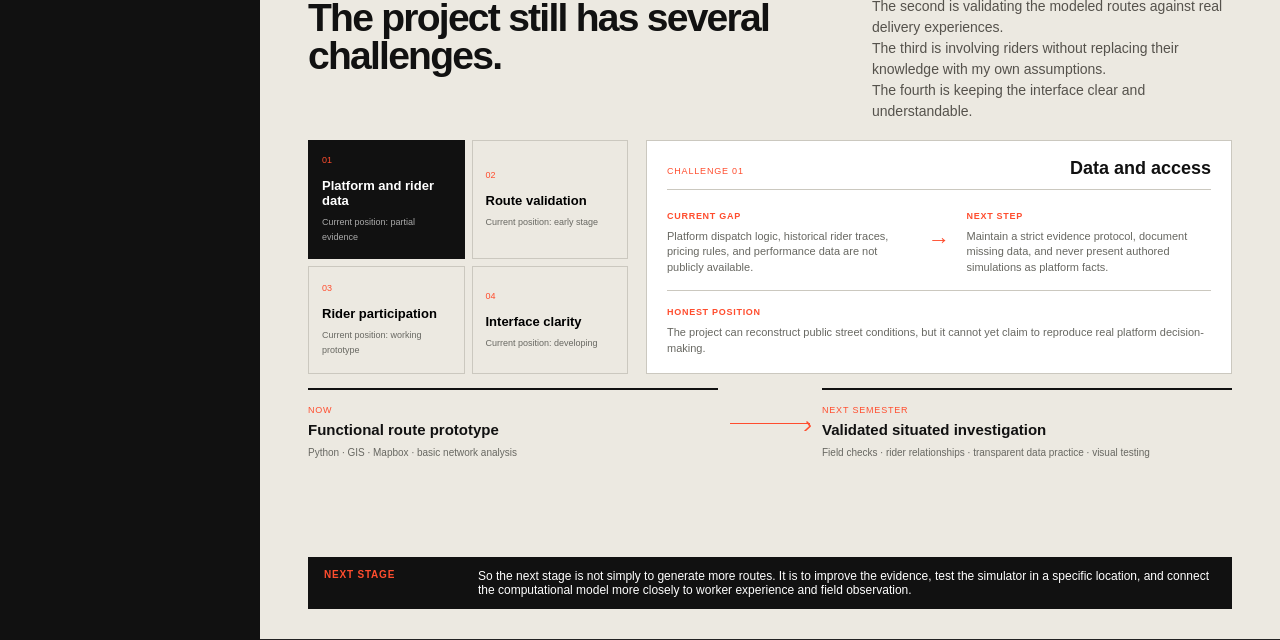
==== commit 83bc7de6: "Add files via upload" ====
--- a/index.html
+++ b/index.html
@@ -5,6 +5,8 @@
 <meta name="viewport" content="width=device-width,initial-scale=1" />
 <title>Behind the Route — Yizhang Mu</title>
 <meta name="description" content="Research foundations and project outline by Yizhang Mu." />
+<link rel="preconnect" href="https://api.mapbox.com" />
+<link href="https://api.mapbox.com/mapbox-gl-js/v3.26.0/mapbox-gl.css" rel="stylesheet" />
 <style>
 :root{--bg:#f2f0ea;--ink:#111;--muted:#686862;--line:#cbc8bf;--accent:#ff4d2e;--dark:#161616;--panel:#fbfaf6}
 *{box-sizing:border-box}html{scroll-behavior:smooth}body{margin:0;background:#111;color:var(--ink);font-family:Arial,Helvetica,sans-serif}.topbar{position:fixed;z-index:50;top:0;left:0;right:0;height:54px;background:rgba(17,17,17,.94);color:#fff;display:flex;align-items:center;gap:22px;padding:0 24px;border-bottom:1px solid #333}.brand{color:#fff;text-decoration:none;font-weight:700;white-space:nowrap}.author{margin-left:auto;font-size:11px;color:#aaa;white-space:nowrap}.topbar nav{display:flex;gap:5px;overflow:auto;scrollbar-width:none}.topbar nav a{color:#999;text-decoration:none;font-size:10px;padding:7px 8px;border-radius:99px;white-space:nowrap}.topbar nav a.active,.topbar nav a:hover{background:#fff;color:#111}.slide{position:relative;width:min(100vw,1920px);aspect-ratio:16/10;min-height:720px;margin:0 auto;background:var(--bg);padding:92px 64px 54px;overflow:hidden;border-bottom:1px solid #222}.slide-no{position:absolute;right:28px;top:70px;font-size:13px;color:var(--muted)}.kicker{text-transform:uppercase;letter-spacing:.13em;font-size:11px;font-weight:700;color:var(--accent);margin:0 0 18px}.slide h1{font-size:clamp(64px,7vw,132px);line-height:.88;letter-spacing:-.07em;margin:0}.slide h2{font-size:clamp(34px,4vw,70px);line-height:.98;letter-spacing:-.05em;margin:0 0 22px}.slide h3{font-size:19px;margin:6px 0 8px}.lead{font-size:clamp(18px,1.55vw,28px);line-height:1.3;max-width:760px;color:#2f2f2c}.title-grid,.two-col,.community-layout,.argument-layout,.capstone-layout,.experiment-layout{display:grid;grid-template-columns:1.02fr .98fr;gap:54px;height:100%;align-items:center}.title-slide h2{font-size:clamp(25px,2.7vw,46px);max-width:790px;margin:18px 0}.meta-row,.visual-rules,.argument-actions,.not-building{display:flex;gap:9px;flex-wrap:wrap;margin-top:24px}.meta-row span,.visual-rules span,.argument-actions span,.not-building span{border:1px solid var(--line);border-radius:999px;padding:9px 13px;font-size:12px}.route-hero{position:relative;height:72%;border:1px solid var(--line);background:#e8e5dd}.route-hero svg{position:absolute;inset:0;width:100%;height:100%}.route-hero path{fill:none;stroke:var(--accent);stroke-width:2;stroke-dasharray:7 8}.hero-node{position:absolute;z-index:2;background:#111;color:#fff;border-radius:99px;padding:10px 14px;font-size:12px}.n1{left:7%;top:18%}.n2{left:37%;top:8%}.n3{left:68%;top:30%}.n4{left:21%;top:62%}.n5{left:50%;top:72%}.n6{right:7%;bottom:10%}.question-callout{margin-top:36px;padding:24px;border-left:5px solid var(--accent);font-size:26px;line-height:1.2;background:#fff}.stack-list{display:grid;gap:12px}.stack-list article,.community-grid article,.experiment-grid article,.method-grid article,.challenge-grid article{border-top:1px solid var(--line);padding:14px 0}.stack-list b{font-size:14px}.stack-list p,.community-grid p,.experiment-grid p,.method-grid p,.challenge-grid p{margin:5px 0;color:var(--muted);font-size:14px;line-height:1.35}.keyword-grid{display:grid;grid-template-columns:repeat(5,1fr);gap:12px;margin-top:55px}.keyword-grid article{min-height:310px;background:#fff;border:1px solid var(--line);padding:22px;display:flex;flex-direction:column}.keyword-grid article:nth-child(3){background:var(--dark);color:#fff}.keyword-grid span{font-size:12px;color:var(--accent)}.keyword-grid h3{margin-top:auto;font-size:25px}.keyword-grid p{color:var(--muted);line-height:1.4}.field-cloud{display:flex;flex-wrap:wrap;gap:12px;align-content:center}.field-cloud span{font-size:clamp(16px,1.4vw,26px);border:1px solid #999;padding:12px 16px;border-radius:99px;background:#fff}.bottom-strip{position:absolute;left:64px;right:64px;bottom:54px;border-top:1px solid var(--line);padding-top:16px;display:grid;grid-template-columns:150px 1fr;gap:20px}.bottom-strip p{margin:0}.timeline{display:grid;grid-template-columns:repeat(6,1fr);gap:0;margin-top:62px;border-top:1px solid var(--ink)}.timeline article{padding:25px 18px;border-right:1px solid var(--line);min-height:330px}.timeline article:last-child{border-right:0}.timeline span,.method-grid span,.challenge-grid span{color:var(--accent);font-size:11px}.timeline h3{margin-top:85px}.timeline p{font-size:14px;color:var(--muted);line-height:1.4}.community-grid{display:grid;grid-template-columns:1fr 1fr;gap:15px 24px}.precedent-note{border-left:4px solid var(--accent);padding:18px 20px;background:#fff;margin-top:32px}.precedent-note p{margin-bottom:0;line-height:1.4}.simulator-slide{background:#eceae4}.sim-head{display:flex;justify-content:space-between;align-items:flex-start}.sim-head h2{margin-bottom:6px}.sim-head p{margin:0}.model-label{font-size:11px;border:1px solid #888;padding:9px 12px;border-radius:99px}.sim-layout{display:grid;grid-template-columns:1.45fr .55fr;gap:18px;height:calc(100% - 118px);margin-top:18px}.map-wrap{position:relative;min-height:500px;background:#1a1a1a;border:1px solid #333;overflow:hidden}.map-wrap #simMap{position:absolute;inset:0}.map-fallback{position:absolute;inset:0;display:flex;align-items:center;justify-content:center;color:#aaa;background:#1a1a1a}.map-fallback.hidden{display:none}.fallback-grid{position:absolute;inset:0;background-image:linear-gradient(#2c2c2c 1px,transparent 1px),linear-gradient(90deg,#2c2c2c 1px,transparent 1px);background-size:34px 34px;opacity:.5}.map-fallback span{z-index:2}.map-legend{position:absolute;left:14px;bottom:14px;display:flex;gap:12px;background:rgba(0,0,0,.75);color:#fff;padding:9px 11px;font-size:10px}.map-legend i{display:inline-block;width:20px;height:3px;margin-right:5px;vertical-align:middle}.route-a{background:#fff}.route-b{background:var(--accent)}.hotspot{background:#ffb000;border-radius:50%;height:10px!important;width:10px!important}.sim-panel{background:#fff;border:1px solid var(--line);padding:18px;display:flex;flex-direction:column;gap:15px;overflow:auto}.preset-row{display:grid;grid-template-columns:repeat(4,1fr);gap:5px}.preset-row button,.play-button{border:1px solid #aaa;background:#f5f3ee;padding:9px 5px;font-size:11px;cursor:pointer}.preset-row button.active,.play-button:hover{background:#111;color:#fff}.sim-panel label{font-size:12px;font-weight:700;display:flex;justify-content:space-between}.sim-panel input[type=range]{width:100%;accent-color:var(--accent)}.metric-grid{display:grid;grid-template-columns:1fr 1fr;gap:8px}.metric-grid article{border:1px solid var(--line);padding:11px}.metric-grid span{font-size:10px;color:var(--muted);display:block}.metric-grid b{font-size:21px;display:block;margin-top:5px}.factor-list{display:grid;gap:8px}.factor{display:grid;grid-template-columns:110px 1fr 36px;align-items:center;gap:8px;font-size:11px}.factor .bar{height:7px;background:#e5e1d8}.factor .bar i{display:block;height:100%;background:var(--accent)}.sim-takeaway{margin-top:auto;border-top:1px solid var(--line);padding-top:12px}.sim-takeaway p{font-size:13px;line-height:1.35;color:var(--muted);margin-bottom:0}.method-grid{display:grid;grid-template-columns:repeat(4,1fr);gap:14px 20px;margin-top:32px}.method-grid article{min-height:150px}.experiment-layout{align-items:start;margin-top:40px}.experiment-grid{display:grid;grid-template-columns:1fr 1fr;gap:4px 24px}.layer-stack{display:grid;grid-template-columns:repeat(3,1fr);gap:18px;margin-top:50px}.layer-stack article{min-height:300px;border:1px solid var(--line);padding:24px;background:#fff}.layer-stack article:nth-child(2){transform:translateY(35px)}.layer-stack article:nth-child(3){transform:translateY(70px);background:#111;color:#fff}.layer-stack span{color:var(--accent);font-size:11px}.layer-stack p{color:var(--muted);line-height:1.45}.argument-big{font-size:clamp(25px,2.4vw,43px);line-height:1.12;letter-spacing:-.03em}.capstone-flow{display:flex;align-items:center;gap:8px;flex-wrap:wrap}.capstone-flow div{background:#fff;border:1px solid var(--line);padding:15px}.not-building{position:absolute;bottom:60px;left:64px;right:64px;border-top:1px solid var(--line);padding-top:15px;align-items:center}.challenge-grid{display:grid;grid-template-columns:repeat(4,1fr);gap:8px 22px;margin-top:28px}.challenge-grid article{min-height:135px}.statement{position:absolute;bottom:35px;left:64px;right:64px;background:#111;color:#fff;padding:14px 18px;display:grid;grid-template-columns:150px 1fr;gap:16px}.statement p{margin:0;line-height:1.35;font-size:13px;color:#d3d3d3}
@@ -12,7 +14,7 @@
 @media(max-width:650px){.keyword-grid,.community-grid,.method-grid,.challenge-grid,.metric-grid{grid-template-columns:1fr}.timeline{grid-template-columns:1fr}.timeline article{min-height:auto}.timeline h3{margin-top:18px}.slide h2{font-size:38px}.preset-row{grid-template-columns:1fr 1fr}}
 
 
-/* Corrected navigation: complete 12-section names in a fixed left rail */
+/* Corrected navigation: complete 13-section names in a fixed left rail */
 .topbar{left:0;right:auto;width:238px;height:64px;padding:12px 18px;border-right:1px solid #343434;border-bottom:1px solid #343434;align-items:flex-start;background:rgba(17,17,17,.97)}
 .brand{display:flex;flex-direction:column;gap:4px;line-height:1.1}
 .brand strong{font-size:14px}.brand span{font-size:9px;color:#999;font-weight:400}
@@ -189,7 +191,7 @@
   .side-navigation nav{
     min-height:0;
     display:grid;
-    grid-template-rows:repeat(12,minmax(0,1fr));
+    grid-template-rows:repeat(13,minmax(0,1fr));
     gap:0;
     border-bottom:1px solid #313131;
   }
@@ -822,7 +824,7 @@
 }
 
 
-/* Chapter 07 — revised Methods: one fixed case, multiple route logics */
+/* Chapter 08 — revised Methods: one fixed case, multiple route logics */
 .methods-research-slide{background:#efede6;padding-top:72px;padding-bottom:34px}
 .methods-heading{display:grid;grid-template-columns:minmax(0,1.05fr) minmax(360px,.95fr);gap:44px;align-items:end;margin-bottom:18px}
 .methods-heading .kicker{margin-bottom:10px}
@@ -917,7 +919,7 @@
 }
 
 
-/* Chapter 07 — methods only: focused mixed-method workflow */
+/* Chapter 08 — methods only: focused mixed-method workflow */
 .methods-only-slide{background:#efede6;padding-top:72px;padding-bottom:34px}
 .methods-only-heading{display:grid;grid-template-columns:minmax(0,1.05fr) minmax(390px,.95fr);gap:48px;align-items:end;margin-bottom:24px}
 .methods-only-heading .kicker{margin-bottom:11px}
@@ -1189,7 +1191,7 @@
 @media(max-width:900px){.vr-heading,.pc-heading,.ch-heading,.vr-layout,.ch-layout{grid-template-columns:1fr}.vr-layout{height:auto}.vr-stage{min-height:520px}.vr-modes{display:grid;grid-template-columns:repeat(3,1fr);gap:6px}.vr-community{grid-column:1/-1}.vr-grammar{margin-top:10px}.ra-contrast{grid-template-columns:1fr}.ra-transform{height:60px}.ra-transform i{display:none}.ra-factor-area{grid-template-columns:1fr}.ra-position,.pc-boundary,.ch-conclusion{position:static;margin-top:24px}.pc-scope{grid-template-columns:1fr}.pc-scope>i{transform:rotate(90deg)}.pc-components{grid-template-columns:1fr 1fr}.pc-component-detail{grid-column:1/-1}.ch-cards{grid-template-columns:1fr 1fr}}
 @media(max-width:600px){.vr-modes,.pc-components,.ch-cards{grid-template-columns:1fr}.vr-stage{min-height:420px}.ra-factor-buttons{grid-template-columns:1fr 1fr}.ch-gap-plan{grid-template-columns:1fr}.ch-gap-plan>i{transform:rotate(90deg)}.ch-forward-plan{grid-template-columns:1fr}.ch-forward-plan>i{height:30px;width:1px;justify-self:center}.pc-open-questions{align-items:flex-start}}
 
-/* Chapter 07 — revised without a physical installation */
+/* Chapter 12 — revised without a physical installation */
 .pc-heading-revised{grid-template-columns:minmax(0,1.35fr) minmax(300px,.65fr)}
 .pc-heading-revised h2{font-size:clamp(35px,3.7vw,64px);max-width:900px}
 .pc-heading-revised>div:last-child p{font-size:13px;line-height:1.45;margin:0;color:var(--muted)}
@@ -1236,32 +1238,41 @@
   aspect-ratio:auto;
   height:auto;
   min-height:max(720px, calc((100vw - 238px) * .625));
-  padding-top:64px;
-  padding-bottom:34px;
+  padding:58px 46px 38px;
   overflow:hidden;
 }
 
 .fields-heading{
-  grid-template-columns:minmax(0,1.34fr) minmax(280px,.66fr);
-  gap:34px;
-  margin-bottom:16px;
+  display:grid;
+  grid-template-columns:minmax(0,1.22fr) minmax(380px,.78fr);
+  gap:42px;
+  align-items:start;
+  margin-bottom:22px;
 }
 .fields-heading h2{
-  font-size:clamp(42px,3.25vw,58px);
-  line-height:.96;
+  font-size:clamp(40px,3.12vw,54px);
+  line-height:.97;
   letter-spacing:-.045em;
-  max-width:850px;
+  max-width:760px;
+  margin:0;
 }
 .fields-heading>p{
-  font-size:14px;
-  line-height:1.45;
-  max-width:500px;
+  margin:2px 0 0;
+  max-width:560px;
+  font-size:15px;
+  line-height:1.52;
+  color:var(--muted);
 }
 
 .fields-experience{
-  height:clamp(360px,30vw,520px);
-  min-height:360px;
-  grid-template-columns:minmax(0,1.68fr) minmax(300px,.32fr);
+  height:clamp(430px,34vw,560px);
+  min-height:430px;
+  display:grid;
+  grid-template-columns:minmax(0,1.36fr) minmax(360px,.64fr);
+  align-items:stretch;
+  border:1px solid #292929;
+  background:#0d0d0d;
+  overflow:hidden;
 }
 
 /* The six disciplines now use a real grid instead of fragile
@@ -1270,8 +1281,8 @@
   display:grid;
   grid-template-columns:repeat(3,minmax(0,1fr));
   grid-template-rows:repeat(3,minmax(0,1fr));
-  gap:10px 18px;
-  padding:20px 24px;
+  gap:14px 18px;
+  padding:22px 24px;
   isolation:isolate;
 }
 .fields-links{
@@ -1293,9 +1304,9 @@
   top:auto;
   bottom:auto;
   transform:none;
-  width:min(100%,190px);
-  min-height:76px;
-  padding:11px 13px;
+  width:min(100%,176px);
+  min-height:84px;
+  padding:12px 14px;
   align-self:center;
   justify-self:center;
   overflow:hidden;
@@ -1313,7 +1324,7 @@
 }
 .field-node span{margin-bottom:5px}
 .field-node strong{
-  font-size:12.5px;
+  font-size:13px;
   line-height:1.14;
   overflow-wrap:normal;
   word-break:normal;
@@ -1321,8 +1332,8 @@
 }
 .field-node small{
   margin-top:5px;
-  font-size:7.2px;
-  line-height:1.25;
+  font-size:7.4px;
+  line-height:1.28;
   overflow-wrap:normal;
   word-break:normal;
 }
@@ -1342,7 +1353,7 @@
   grid-row:2;
   align-self:center;
   justify-self:center;
-  width:clamp(150px,12vw,194px);
+  width:clamp(160px,12vw,192px);
   height:auto;
   aspect-ratio:1;
   padding:20px 17px;
@@ -1359,60 +1370,77 @@
   hyphens:none;
 }
 .fields-center small{
-  font-size:7.5px;
+  font-size:7.6px;
   line-height:1.28;
   max-width:122px;
 }
 .fields-instruction{
   left:50%;
-  bottom:8px;
+  bottom:10px;
   transform:translateX(-50%);
   white-space:nowrap;
 }
 
 .field-detail{
   min-width:0;
-  padding:25px 22px;
-}
-.field-detail-role{margin:14px 0 22px}
+  padding:28px 26px;
+  background:#f3f0e9;
+  color:#111;
+  display:flex;
+  flex-direction:column;
+  justify-content:flex-start;
+  overflow:hidden;
+}
+.field-detail-role{margin:14px 0 18px}
 .field-detail h3{
-  font-size:clamp(25px,2.1vw,39px);
-  line-height:1;
+  font-size:clamp(24px,2.15vw,38px);
+  line-height:1.02;
   margin-bottom:14px;
-  overflow-wrap:normal;
+  max-width:none;
+  overflow-wrap:anywhere;
   word-break:normal;
   hyphens:none;
 }
 .field-detail>p:not(.field-detail-role){
-  font-size:12.5px;
-  line-height:1.48;
+  font-size:13px;
+  line-height:1.52;
+  color:#555;
+  max-width:none;
+  margin:0;
 }
 .field-contribution{margin-top:18px;padding:12px 0}
-.field-detail-tags{margin-top:13px}
-.field-shared-question{padding-top:12px}
+.field-contribution strong{
+  display:block;
+  font-size:14px;
+  line-height:1.34;
+}
+.field-detail-tags{display:flex;flex-wrap:wrap;gap:7px;margin-top:14px}
+.field-detail-tags span{padding:7px 9px;border:1px solid #c8c2b8;background:#ebe6dc;font-size:8px;text-transform:uppercase;letter-spacing:.07em}
+.field-shared-question{padding-top:14px}
+.field-shared-question p{margin:8px 0 0;font-size:12px;line-height:1.45;color:#555}
 
 /* Chrome at 125–150% zoom often has an effective viewport in this
    range even on a large monitor. Keep the complete diagram inside. */
 @media (min-width:1101px) and (max-width:1500px){
   .fields-slide{
-    padding:52px 42px 28px;
+    padding:52px 38px 30px;
   }
   .fields-heading{
-    grid-template-columns:minmax(0,1.42fr) minmax(250px,.58fr);
-    gap:26px;
-    margin-bottom:12px;
+    grid-template-columns:minmax(0,1.26fr) minmax(320px,.74fr);
+    gap:28px;
+    margin-bottom:16px;
   }
   .fields-heading h2{
-    font-size:clamp(38px,3.25vw,48px);
-    max-width:720px;
-  }
-  .fields-heading>p{font-size:12.5px}
+    font-size:clamp(36px,3vw,46px);
+    max-width:660px;
+  }
+  .fields-heading>p{font-size:13px;line-height:1.48}
   .fields-experience{
-    height:clamp(350px,29vw,435px);
-    min-height:350px;
-    grid-template-columns:minmax(0,1.7fr) minmax(270px,.3fr);
-  }
-  .fields-map{padding:14px 17px;gap:7px 12px}
+    height:clamp(380px,31vw,470px);
+    min-height:380px;
+    grid-template-columns:minmax(0,1.38fr) minmax(310px,.62fr);
+  }
+  .fields-map{padding:18px 18px;gap:10px 12px}
   .field-node,
   .field-computational,
   .field-logistics,
@@ -1420,28 +1448,29 @@
   .field-labor,
   .field-cartography,
   .field-infrastructure{
-    width:min(100%,162px);
-    min-height:70px;
-    padding:9px 10px;
-  }
-  .field-node strong{font-size:11px}
-  .field-node small{font-size:6.5px}
+    width:min(100%,160px);
+    min-height:74px;
+    padding:10px 11px;
+  }
+  .field-node strong{font-size:11.5px}
+  .field-node small{font-size:6.7px}
   .fields-center{width:148px;padding:15px 12px}
   .fields-center strong{font-size:15px;max-width:112px}
-  .fields-center small{font-size:6.5px;max-width:100px}
-  .field-detail{padding:20px 17px}
-  .field-detail-role{margin:10px 0 15px}
-  .field-detail h3{font-size:27px;margin-bottom:10px}
-  .field-detail>p:not(.field-detail-role){font-size:11px;line-height:1.42}
+  .fields-center small{font-size:6.8px;max-width:100px}
+  .field-detail{padding:22px 18px}
+  .field-detail-role{margin:10px 0 14px}
+  .field-detail h3{font-size:26px;margin-bottom:10px}
+  .field-detail>p:not(.field-detail-role){font-size:11.5px;line-height:1.45}
   .field-contribution{margin-top:12px;padding:9px 0}
-  .field-contribution strong{font-size:11.5px}
-  .field-detail-tags{margin-top:9px}
+  .field-contribution strong{font-size:12px}
+  .field-detail-tags{margin-top:10px}
   .field-detail-tags span{padding:5px 7px;font-size:7px}
-  .field-shared-question{padding-top:9px}
-  .field-shared-question p{font-size:10px}
+  .field-shared-question{padding-top:10px}
+  .field-shared-question p{font-size:10.5px}
 }
 
 /* Existing responsive mode remains stacked on genuinely small screens. */
+
 @media(max-width:1100px){
   .fields-slide{
     min-height:100vh;
@@ -1686,7 +1715,7 @@
     overflow:visible!important;
   }
 
-  /* Chapter 07: keep the project boundary in normal document flow so
+  /* Chapter 12: keep the project boundary in normal document flow so
      it cannot overlap the audience / open-question panel. */
   .pc-boundary-revised{
     position:static!important;
@@ -1721,14 +1750,14 @@
   .realistic-simulator{overflow-x:hidden!important}
 }
 
-/* Chapter 07: the right control panel needs a few more pixels than the
+/* Chapter 09: the right control panel needs a few more pixels than the
    old fixed 385/400px canvas after real Chrome font rendering. */
 @media (min-width:1101px) and (max-width:1500px){
   .route-experiment-main{height:420px!important}
   .route-experiment-controls{overflow-x:hidden;overflow-y:auto}
 }
 
-/* Chapter 07: at laptop widths the third quotation column sits outside
+/* Chapter 11: at laptop widths the third quotation column sits outside
    the actual slide width because the fixed left rail is not included in
    viewport media-query math. Use the intended two-column compact state. */
 @media (min-width:901px) and (max-width:1440px){
@@ -2147,26 +2176,379 @@
 }
 
 
-
-/* Reliable offline route fallback for the computational experiment */
-.route-experiment-fallback{z-index:2;padding:0;display:block;text-align:left;background:#151515;color:#fff;opacity:1}
-.route-experiment-fallback.is-hidden{opacity:0;pointer-events:none}
-.route-experiment-fallback svg{display:block;width:100%;height:100%}
-.offline-street-grid path{fill:none;stroke:#343434;stroke-width:2;vector-effect:non-scaling-stroke}
-.offline-street-grid .offline-street-major{stroke:#4b4b4b;stroke-width:5}
-.offline-map-labels text{fill:#757575;font-size:10px;font-weight:700;letter-spacing:1.4px}
-.offline-fixed-markers circle{fill:#f5f2eb;stroke:#111;stroke-width:2}
-.offline-fixed-markers text{fill:#111;font-size:12px;font-weight:800;text-anchor:middle}
-.offline-route{fill:none;stroke:#7b7b7b;stroke-width:5;stroke-linecap:round;stroke-linejoin:round;opacity:.48;cursor:pointer;vector-effect:non-scaling-stroke;transition:opacity .18s ease,stroke-width .18s ease,stroke .18s ease}
-.offline-route:hover{opacity:.9;stroke-width:7}
-.offline-route.recommended{stroke:#fff;opacity:.88;stroke-dasharray:10 7}
-.offline-route.selected{stroke:#ff4d2e;stroke-width:8;opacity:1;stroke-dasharray:none}
-.offline-route.blocked{stroke:#ffb000;stroke-dasharray:5 6;opacity:.8}
-.route-experiment-offline-note{position:absolute;z-index:3;right:14px;bottom:48px;width:min(310px,42%);padding:10px 12px;background:rgba(10,10,10,.82);border-left:3px solid #ff4d2e;backdrop-filter:blur(3px)}
-.route-experiment-offline-note strong{display:block;margin:0 0 4px;font-size:11px;text-transform:uppercase;letter-spacing:.1em}
-.route-experiment-offline-note span{display:block;max-width:none;font-size:9px;line-height:1.35;color:#b9b9b9}
-.route-experiment-map-wrap.offline-ready #routeExperimentMap{opacity:0}
-.route-experiment-map-wrap.offline-ready .route-experiment-status{border-left-color:#ff4d2e}
+/* ==========================================================
+   MASTER ALIGNMENT SYSTEM — ALL CURRENT CHAPTERS
+   Shared canvas, heading columns, text measure, content frame,
+   and centered footer baselines across the complete website.
+   ========================================================== */
+@media (min-width:1101px){
+  :root{
+    --chapter-pad-x:48px;
+    --chapter-pad-top:54px;
+    --chapter-pad-bottom:36px;
+    --chapter-max:1280px;
+    --chapter-heading-gap:38px;
+    --chapter-copy-size:14px;
+    --chapter-copy-line:1.5;
+  }
+
+  .slide{
+    aspect-ratio:16/10;
+    min-height:720px;
+    padding:var(--chapter-pad-top) var(--chapter-pad-x) var(--chapter-pad-bottom)!important;
+    overflow:hidden;
+  }
+  .slide-no{top:48px;right:26px;font-size:11px}
+  .slide>.slide-no{width:auto;max-width:none;margin:0}
+  .slide>:not(.slide-no){
+    width:100%;
+    max-width:var(--chapter-max);
+    margin-left:auto;
+    margin-right:auto;
+  }
+  .kicker{
+    margin:0 0 13px!important;
+    font-size:9.5px;
+    line-height:1.25;
+    letter-spacing:.14em;
+  }
+  .slide:not(.title-slide) h2{
+    font-size:clamp(36px,3.05vw,52px)!important;
+    line-height:.97!important;
+    letter-spacing:-.045em!important;
+  }
+
+  /* Shared two-column chapter heading system */
+  .research-heading-clean,
+  .keyword-heading,
+  .fields-heading,
+  .lineage-heading,
+  .community-heading,
+  .experiment-method-heading,
+  .route-experiment-heading,
+  .vr-heading,
+  .pc-heading-revised,
+  .ch-heading{
+    display:grid!important;
+    grid-template-columns:minmax(0,1.2fr) minmax(360px,.8fr)!important;
+    gap:var(--chapter-heading-gap)!important;
+    align-items:start!important;
+    margin:0 auto 20px!important;
+  }
+  .research-heading-clean>div,
+  .keyword-heading>div,
+  .fields-heading>div,
+  .lineage-heading>div,
+  .community-heading>div,
+  .experiment-method-heading>div:first-child,
+  .route-experiment-heading>div:first-child,
+  .vr-heading>div:first-child,
+  .pc-heading-revised>div:first-child,
+  .ch-heading>div:first-child{min-width:0}
+
+  .research-heading-clean h2,
+  .keyword-heading h2,
+  .fields-heading h2,
+  .lineage-heading h2,
+  .community-heading h2,
+  .experiment-method-heading h2,
+  .route-experiment-heading h2,
+  .vr-heading h2,
+  .pc-heading-revised h2,
+  .ch-heading h2{
+    margin:0!important;
+    max-width:790px!important;
+  }
+  .research-heading-clean>p,
+  .keyword-heading>p,
+  .fields-heading>p,
+  .lineage-intro,
+  .community-heading>p,
+  .experiment-method-intro>p,
+  .route-experiment-intro>p,
+  .vr-heading>p,
+  .pc-heading-revised>div:last-child>p,
+  .ch-heading>p{
+    width:100%;
+    max-width:560px!important;
+    margin:1px 0 0!important;
+    justify-self:end;
+    color:#55524c!important;
+    font-size:var(--chapter-copy-size)!important;
+    line-height:var(--chapter-copy-line)!important;
+  }
+
+  /* 01 — Title */
+  .title-slide{padding:58px 52px 42px!important}
+  .title-slide .title-grid-photo{
+    flex:1;
+    height:100%!important;
+    min-height:0;
+    max-width:var(--chapter-max);
+    grid-template-columns:minmax(0,1.18fr) minmax(330px,.82fr)!important;
+    gap:48px!important;
+    align-items:stretch!important;
+    align-content:center!important;
+  }
+  .title-slide .title-copy{padding:4px 0!important}
+  .title-slide .title-copy h1{font-size:clamp(62px,5.8vw,98px)!important;line-height:.9!important}
+  .title-slide .title-copy h2{font-size:clamp(25px,2.35vw,38px)!important;line-height:1.03!important;margin:17px 0 18px!important;max-width:720px}
+  .title-slide .title-copy .lead{font-size:clamp(15px,1.15vw,19px)!important;line-height:1.42!important;max-width:720px}
+  .title-slide .title-visual{max-height:580px;align-self:center!important}
+  .title-image-wrap{padding:18px 30px!important}
+  .title-image-wrap img{max-height:370px!important;max-width:255px!important}
+
+  /* 02 — Research questions */
+  .research-slide{display:flex!important;flex-direction:column;gap:0!important}
+  .research-heading-clean{margin-top:0!important}
+  .research-sequence{flex:1;min-height:0!important;margin:0;align-items:stretch}
+  .research-step{padding:18px 18px 20px!important}
+  .research-stage{margin:12px 0 18px!important}
+  .research-step h3{font-size:clamp(18px,1.35vw,23px)!important;line-height:1.08!important;margin-bottom:14px!important}
+  .research-step>p:last-child{font-size:12px!important;line-height:1.45!important}
+  .research-logic-line{margin-top:13px!important}
+
+  /* 03 — Keywords */
+  .keyword-slide{display:flex;flex-direction:column}
+  .keyword-experience{
+    flex:1;
+    height:auto!important;
+    min-height:0!important;
+    grid-template-columns:minmax(0,1.4fr) minmax(350px,.6fr)!important;
+  }
+  .keyword-map{min-width:0}
+  .keyword-detail{padding:25px 24px!important;min-width:0}
+  .keyword-detail-role{margin:15px 0 22px!important}
+  .keyword-detail h3{font-size:clamp(25px,2.1vw,37px)!important;max-width:none!important;margin-bottom:14px!important}
+  .keyword-detail>p:not(.keyword-detail-role){max-width:none!important;font-size:13px!important;line-height:1.5!important}
+  .keyword-detail-tags{margin-top:16px!important}
+  .keyword-detail-logic{padding-top:14px!important}
+
+  /* 04 — Intersecting fields */
+  .fields-slide{display:flex;flex-direction:column;height:auto!important}
+  .fields-experience{
+    flex:1;
+    height:auto!important;
+    min-height:0!important;
+    grid-template-columns:minmax(0,1.38fr) minmax(360px,.62fr)!important;
+  }
+  .fields-map{padding:20px 22px!important;gap:12px 16px!important}
+  .field-detail{padding:25px 24px!important;min-width:0}
+  .field-detail-role{margin:13px 0 18px!important}
+  .field-detail h3{font-size:clamp(24px,2vw,35px)!important;max-width:none!important;margin-bottom:13px!important}
+  .field-detail>p:not(.field-detail-role){max-width:none!important;font-size:12.5px!important;line-height:1.48!important}
+  .field-contribution{margin-top:15px!important;padding:11px 0!important}
+  .field-contribution strong{font-size:13px!important;line-height:1.32!important}
+  .field-shared-question{padding-top:11px!important}
+
+  /* 05 — Historical lineage */
+  .lineage-slide{display:flex;flex-direction:column;height:auto!important}
+  .lineage-experience{
+    flex:1;
+    height:auto!important;
+    min-height:0!important;
+    grid-template-columns:minmax(0,1.4fr) minmax(360px,.6fr)!important;
+  }
+  #s05 .lineage-map{padding:18px 20px!important}
+  #s05 .lineage-detail{padding:22px 21px!important;min-width:0}
+  #s05 .lineage-detail h3{font-size:clamp(23px,1.8vw,31px)!important;max-width:none!important}
+  #s05 .lineage-detail>p:not(.lineage-detail-type){font-size:11.5px!important;line-height:1.43!important;max-width:none!important}
+  .lineage-reading{margin-top:12px!important;flex:0 0 auto}
+  .lineage-reading article{padding:9px 13px 10px!important}
+
+  /* 06 — Community of practice */
+  .community-slide{display:flex;flex-direction:column}
+  .community-experience{
+    flex:1;
+    height:auto!important;
+    min-height:0!important;
+    grid-template-columns:minmax(0,1.4fr) minmax(360px,.6fr)!important;
+  }
+  .community-detail{padding:23px 22px!important;min-width:0}
+  .community-detail h3{font-size:clamp(24px,2vw,35px)!important;max-width:none!important;margin:18px 0 12px!important}
+  .community-detail>p{max-width:none!important;font-size:12px!important;line-height:1.46!important;margin-bottom:10px!important}
+  .community-detail-row{padding:9px 0 8px!important}
+  .community-detail-row p{font-size:10.5px!important;line-height:1.38!important}
+
+  /* 07 — Methods */
+  .experiment-method-slide{display:flex;flex-direction:column}
+  .experiment-method-heading{margin-bottom:18px!important}
+  .experiment-method-intro>p{margin-bottom:11px!important}
+  .fixed-case-line{padding:10px 12px!important}
+  .experiment-method-body{
+    flex:1;
+    height:auto!important;
+    min-height:0;
+    grid-template-columns:minmax(0,1.34fr) minmax(350px,.66fr)!important;
+    gap:18px!important;
+  }
+  .experiment-method-workflow-head{padding:12px 14px!important}
+  .experiment-method-step{padding:14px 14px 13px!important}
+  .experiment-method-step strong{font-size:17px!important;margin:16px 0 7px!important}
+  .experiment-method-step small{font-size:10.5px!important;line-height:1.32!important}
+  .experiment-method-detail{padding:17px 18px!important}
+  .experiment-method-detail h3{font-size:25px!important;margin:16px 0 9px!important}
+  .experiment-method-detail>p{font-size:12px!important;line-height:1.38!important;margin-bottom:12px!important}
+  .experiment-method-io article{padding:8px 0!important}
+  .experiment-method-footer{margin-top:13px!important}
+  .experiment-method-footer>div{padding:10px 12px!important}
+  .experiment-method-footer p{font-size:10.5px!important}
+
+  /* 08 — Computational experiment */
+  .route-experiment-slide{display:flex;flex-direction:column}
+  .route-experiment-heading{margin-bottom:13px!important}
+  .route-experiment-intro>p{font-size:13px!important;line-height:1.45!important;margin-bottom:10px!important}
+  .route-experiment-fixed span{font-size:10px!important;padding:7px 9px!important}
+  .route-experiment-main{
+    height:350px!important;
+    grid-template-columns:minmax(0,1.38fr) minmax(380px,.62fr)!important;
+    gap:14px!important;
+  }
+  .route-experiment-controls{padding:12px!important}
+  .route-experiment-results{height:154px!important;margin-top:11px!important;gap:14px!important}
+  .route-experiment-selected{padding:10px 12px!important;gap:6px!important}
+  .route-experiment-candidates{padding:9px 10px!important}
+  .route-experiment-footer{margin-top:8px!important;padding-top:8px!important}
+  .route-experiment-footer p{font-size:10.5px!important}
+
+  /* 09 — Visual representation */
+  .visual-representation-slide{display:flex;flex-direction:column}
+  .vr-layout{
+    flex:1;
+    height:auto!important;
+    min-height:0!important;
+    margin-top:0!important;
+    grid-template-columns:180px minmax(0,1fr) 290px!important;
+    gap:18px!important;
+  }
+  .vr-principles,.vr-legend{min-width:0}
+
+  /* 10 — Rhetorical argument */
+  .rhetorical-argument-slide{display:flex;flex-direction:column;padding-top:50px!important}
+  .ra-heading{max-width:1120px!important;margin:0 auto 20px!important}
+  .ra-heading h2{font-size:clamp(48px,4.8vw,76px)!important;line-height:.91!important}
+  .ra-heading>p{font-size:13.5px!important;line-height:1.45!important;max-width:760px!important}
+  .ra-contrast{width:100%;max-width:1120px!important;margin:0 auto!important}
+  .ra-contrast article{padding:18px 22px!important;min-height:166px!important}
+  .ra-factor-area{width:100%;max-width:1120px!important;margin:14px auto 0!important;grid-template-columns:390px minmax(250px,1fr) minmax(250px,.82fr)!important}
+  .ra-position{
+    left:50%!important;right:auto!important;bottom:30px!important;
+    width:calc(100% - 96px)!important;max-width:1120px!important;
+    transform:translateX(-50%);
+  }
+
+  /* 11 — Potential capstone */
+  .potential-capstone-slide{display:flex;flex-direction:column}
+  .pc-heading-revised{margin-bottom:15px!important}
+  .pc-scope-revised{margin-top:0!important}
+  .pc-revised-layout{
+    flex:1;
+    min-height:0;
+    margin-top:14px!important;
+    grid-template-columns:minmax(0,1.42fr) minmax(330px,.58fr)!important;
+    gap:16px!important;
+  }
+  .pc-boundary-revised{
+    left:50%!important;right:auto!important;bottom:30px!important;
+    width:calc(100% - 96px)!important;max-width:var(--chapter-max)!important;
+    transform:translateX(-50%);
+  }
+
+  /* 12 — Challenges */
+  .challenge-slide{display:flex;flex-direction:column}
+  .ch-heading{margin-bottom:18px!important}
+  .ch-layout{margin-top:0!important;grid-template-columns:320px minmax(0,1fr)!important;gap:18px!important}
+  .ch-forward-plan{margin-top:14px!important}
+  .ch-conclusion{
+    left:50%!important;right:auto!important;bottom:30px!important;
+    width:calc(100% - 96px)!important;max-width:var(--chapter-max)!important;
+    transform:translateX(-50%);
+  }
+}
+
+
+/* Fixed 16:10 chapter canvas and final overflow corrections */
+@media (min-width:1101px){
+  .fields-slide,
+  .lineage-slide,
+  .community-slide,
+  .experiment-method-slide,
+  .route-experiment-slide,
+  .potential-capstone-slide{
+    aspect-ratio:16/10!important;
+    min-height:720px!important;
+    height:auto!important;
+  }
+  .fields-experience,.lineage-experience,.community-experience,
+  .experiment-method-body,.pc-revised-layout{min-height:0!important}
+
+  /* Compact high-information pages so every chapter stays in one frame. */
+  .experiment-method-heading,.route-experiment-heading{margin-bottom:13px!important}
+  .experiment-method-heading h2,.route-experiment-heading h2{font-size:clamp(34px,2.8vw,46px)!important}
+  .experiment-method-intro>p,.route-experiment-intro>p{font-size:12px!important;line-height:1.4!important}
+  .fixed-case-line{padding:8px 10px!important}
+  .experiment-method-step{padding:11px 12px 10px!important}
+  .experiment-method-step strong{font-size:15px!important;margin:12px 0 6px!important}
+  .experiment-method-step small{font-size:9px!important;line-height:1.27!important}
+  .experiment-method-detail{padding:14px 15px!important}
+  .experiment-method-detail h3{font-size:22px!important;margin:12px 0 7px!important}
+  .experiment-method-detail>p{font-size:10.5px!important;line-height:1.35!important;margin-bottom:8px!important}
+  .experiment-method-io article{padding:6px 0!important}
+  .experiment-method-io p{font-size:10px!important}
+  .experiment-method-tools{padding-top:8px!important}
+  .experiment-method-footer{margin-top:9px!important}
+  .experiment-method-footer>div{padding:7px 10px!important}
+  .experiment-method-footer p{font-size:9px!important;line-height:1.25!important}
+
+  .route-experiment-main{height:282px!important}
+  .route-experiment-results{height:122px!important;margin-top:8px!important}
+  .route-experiment-controls{padding:9px!important}
+  .route-objective-grid{margin-top:5px!important}
+  .route-objective-grid button{padding:5px 4px!important;font-size:8px!important}
+  .route-condition-head,.route-time-only-head{margin-top:7px!important;padding-top:7px!important}
+  .route-condition-grid{gap:5px 9px!important;margin-top:5px!important}
+  .route-condition-grid label>span,.route-time-only-grid label>span{font-size:8px!important;margin-bottom:2px!important}
+  .route-time-only-grid{padding:6px!important;margin-top:5px!important}
+  .route-selected-heading b{font-size:11px!important}
+  .route-selected-metrics b{font-size:12px!important}
+  .route-experiment-card{padding:5px 6px!important}
+  .route-experiment-card strong{font-size:9px!important;min-height:18px!important}
+  .route-experiment-footer{margin-top:6px!important;padding-top:6px!important}
+  .route-experiment-footer p{font-size:9px!important}
+
+  .potential-capstone-slide{padding-bottom:88px!important}
+  .pc-heading-revised{margin-bottom:10px!important}
+  .pc-heading-revised h2{font-size:clamp(34px,2.9vw,48px)!important}
+  .pc-heading-revised>div:last-child p{font-size:11.5px!important;line-height:1.4!important}
+  .pc-scope-revised{min-height:58px!important}
+  .pc-endpoint,.pc-core{min-height:58px!important;padding:9px 12px!important}
+  .pc-core strong{font-size:17px!important}
+  .pc-revised-layout{margin-top:10px!important;gap:12px!important}
+  .pc-form-buttons button{padding:10px!important;min-height:88px!important}
+  .pc-form-buttons button b{font-size:13px!important;margin:12px 0 4px!important}
+  .pc-form-buttons button small{font-size:9px!important;line-height:1.25!important}
+  .pc-component-detail{padding:11px 13px!important}
+  .pc-component-detail h3{font-size:16px!important;margin:9px 0 5px!important}
+  .pc-component-detail p{font-size:9.5px!important;line-height:1.35!important}
+  .pc-boundary-revised{
+    margin-left:0!important;margin-right:0!important;
+    left:50%!important;right:auto!important;transform:translateX(-50%)!important;
+    bottom:27px!important;
+  }
+  .ra-position,.ch-conclusion{margin-left:0!important;margin-right:0!important}
+}
+
+@media (min-width:1101px){
+  .visual-representation-slide{aspect-ratio:16/10!important;min-height:720px!important;height:auto!important}
+  .community-heading{margin-bottom:17px!important}
+  .route-experiment-footer>div{display:none!important}
+  .route-experiment-footer{min-height:0!important}
+  .route-experiment-footer p{max-width:none!important;width:100%!important}
+  .pc-boundary-revised{
+    left:48px!important;right:48px!important;width:auto!important;max-width:none!important;
+    transform:none!important;margin-left:0!important;margin-right:0!important;
+  }
+}
 
 </style>
 </head>
@@ -2186,10 +2568,10 @@
   <div class="slide-no">01</div>
   <div class="title-grid title-grid-photo">
     <div class="title-copy">
-      <p class="kicker">01 · Experience — Why do I care?</p>
+      <p class="kicker">01 · Title — Why I research this problem</p>
       <h1>Behind the Route</h1>
       <h2>Making the invisible networks of urban food delivery perceptible</h2>
-      <p class="lead">As a Columbia University student, I often order food delivery. The app presents one route and one ETA, but the actual journey is shaped by weather, traffic, restaurant waiting, and campus access. These hidden conditions can delay pickup and leave the food cold. This mismatch between a clean interface and a complicated journey is the starting point of the project.</p>
+      <p class="lead">As a Columbia University student, I often order food delivery. The app shows one route and one estimated arrival time, but the real journey is shaped by traffic, weather, restaurant waiting, rider decisions, and campus access. This mismatch between a clean interface and a complicated delivery experience is the starting point of my project. This mismatch between a clean interface and a complicated journey is the starting point of the project.</p>
       <div class="meta-row"><span>Urban food delivery</span><span>Critical visualization</span><span>Platform labor</span></div>
     </div>
 
@@ -2203,7 +2585,7 @@
       </div>
       <figcaption>
         <span>Interface promise</span>
-        <p>One route and one ETA suggest certainty, while the conditions that produce delay remain outside the interface.</p>
+        <p>One route and one ETA suggest certainty, while the labor, infrastructure, decisions, and delays that produce the journey remain outside the interface.</p>
       </figcaption>
     </figure>
   </div>
@@ -2215,43 +2597,43 @@
   <div class="research-heading research-heading-clean">
     <div>
       <p class="kicker">02 · Research questions — What do I want to know?</p>
-      <h2>The mismatch becomes four connected research questions.</h2>
+      <h2>This mismatch leads to four connected research questions:</h2>
     </div>
-    <p>The questions move in sequence: what the interface omits, how the route is produced, how design can reveal its hidden relationships, and how evidence can be represented responsibly.</p>
+    <p>The questions move from understanding what is hidden, to examining how the route is produced, and finally to considering how it can be visualized responsibly.</p>
   </div>
 
   <div class="research-sequence" aria-label="Research question logic">
     <article class="research-step">
       <div class="research-index">01</div>
       <p class="research-stage">Omission</p>
-      <h3>What is hidden behind the route shown by the platform?</h3>
-      <p>Waiting, detours, access restrictions, risk, and rider decisions often disappear from the customer interface.</p>
+      <h3>What does the interface omit?</h3>
+      <p>Waiting, detours, access restrictions, risk, uncertainty, and rider decisions often disappear from the customer interface.</p>
     </article>
 
     <article class="research-step">
       <div class="research-index">02</div>
       <p class="research-stage">Production</p>
-      <h3>How is a delivery route produced?</h3>
-      <p>It is jointly shaped by platform algorithms, restaurant operations, rider judgment, streets, buildings, and local rules.</p>
+      <h3>How is the route actually produced?</h3>
+      <p>It is jointly shaped by platform systems, restaurant operations, rider judgment, streets, buildings, weather, and local rules.</p>
     </article>
 
     <article class="research-step">
       <div class="research-index">03</div>
       <p class="research-stage">Revelation</p>
-      <h3>How can design reveal these hidden relationships?</h3>
-      <p>Route comparison, layered mapping, and interaction connect the visible line to the systems that produce it.</p>
+      <h3>How can design reveal the hidden relationships behind it?</h3>
+      <p>Route comparison, layered mapping, spatial analysis, and interaction connect the visible line to the systems that produce it.</p>
     </article>
 
     <article class="research-step research-step-dark">
       <div class="research-index">04</div>
       <p class="research-stage">Accountability</p>
-      <h3>How can visualization remain honest?</h3>
-      <p>The project distinguishes observation, public data, simulation, uncertainty, and missing information.</p>
+      <h3>How can evidence be represented responsibly?</h3>
+      <p>The project distinguishes public data, field observation, modeled information, uncertainty, and missing evidence.</p>
     </article>
   </div>
 
   <div class="research-logic-line" aria-label="Research sequence summary">
-    <span>Visible route</span><i></i><span>Hidden systems</span><i></i><span>Comparative visualization</span><i></i><span>Accountable evidence</span>
+    <span>Omission</span><i></i><span>Production</span><i></i><span>Revelation</span><i></i><span>Responsible evidence</span>
   </div>
 </section>
 
@@ -2260,9 +2642,9 @@
   <div class="keyword-heading">
     <div>
       <p class="kicker">03 · Keywords — What is the project about?</p>
-      <h2>Five terms define the object, entry point, system, human condition, and method.</h2>
+      <h2>Five terms turn a familiar experience into a focused research framework.</h2>
     </div>
-    <p><strong>Food delivery</strong> is the object; <strong>the route</strong> is the spatial entry point; <strong>invisible infrastructure</strong> is the hidden system; <strong>platform labor</strong> is the human condition; and <strong>critical visualization</strong> is the method.</p>
+    <p>To make these questions more precise, I define the project through five key terms: <strong>Food delivery</strong> is the research object. <strong>The route</strong> is the spatial entry point. <strong>Invisible infrastructure</strong> is the hidden system. <strong>Platform labor</strong> represents the human experience. And <strong>critical visualization</strong> is the method.</p>
   </div>
 
   <div class="keyword-experience">
@@ -2291,7 +2673,7 @@
         <span>02</span><strong>Route</strong><small>Spatial entry point</small>
       </button>
       <button class="keyword-node node-labor" type="button" data-keyword="labor">
-        <span>04</span><strong>Platform labor</strong><small>Labor condition</small>
+        <span>04</span><strong>Platform labor</strong><small>Human experience</small>
       </button>
       <button class="keyword-node node-visualization" type="button" data-keyword="visualization">
         <span>05</span><strong>Critical visualization</strong><small>Research method</small>
@@ -2310,7 +2692,7 @@
         <span>Platform route</span><span>Experienced route</span><span>Detour</span>
       </div>
       <div class="keyword-detail-logic keyword-five-part">
-        <span>Object</span><i></i><span>Entry point</span><i></i><span>System</span><i></i><span>Labor</span><i></i><span>Method</span>
+        <span>Research object</span><i></i><span>Spatial entry point</span><i></i><span>Hidden system</span><i></i><span>Human experience</span><i></i><span>Method</span>
       </div>
     </aside>
   </div>
@@ -2321,9 +2703,13 @@
   <div class="fields-heading">
     <div>
       <p class="kicker">04 · Intersecting fields — How can I study it?</p>
-      <h2>Six disciplinary lenses organize the project through movement, power, and representation.</h2>
+      <h2>Movement, power, and representation frame the delivery route.</h2>
     </div>
-    <p><strong>Movement</strong> is studied through computational design and urban logistics. <strong>Power</strong> is examined through platform urbanism and labor studies. <strong>Representation</strong> is questioned through critical cartography and infrastructure studies.</p>
+    <p>To study this system, the project connects three larger concerns: movement, power, and representation.<br>
+    Computational design and urban logistics help me model routes and understand movement through the city.<br>
+    Platform urbanism and labor studies help me examine who controls the route and who experiences the hidden costs of waiting, delay, and risk.<br>
+    Critical cartography and infrastructure studies help me question what the map shows, what it excludes, and how invisible systems can be represented.<br>
+    These fields allow me to understand the delivery route as more than a line between two locations.</p>
   </div>
 
   <div class="fields-experience">
@@ -2388,7 +2774,7 @@
       </div>
       <div class="field-shared-question">
         <span>Shared question</span>
-        <p>How are movement, power, and representation assembled into one visible route?</p>
+        <p>How do movement, power, and representation produce more than a line between two locations?</p>
       </div>
     </aside>
   </div>
@@ -2401,7 +2787,11 @@
       <p class="kicker">05 · Historical lineage — How did today’s delivery network emerge?</p>
       <h2>From local food supply to algorithmic instant delivery.</h2>
     </div>
-    <p class="lineage-intro">The contemporary network was built through industrial logistics, cold chains, telecommunications, digital platforms, and automated dispatch. At each stage, coordination expanded while more of the system disappeared from the customer’s view.</p>
+    <p class="lineage-intro">to understand why the system has become so automated and invisible, I also need to examine its historical development.
+Urban food delivery developed from traditional local food supply, to industrial logistics and cold chains, telephone ordering, digital platforms, and finally algorithmic dispatch.
+Across this history, food distribution becomes faster and more automated, but its infrastructure and labor also become less visible to the customer.
+This connects to the course idea of partial knowing.
+Computation can calculate, organize, and predict, but it cannot fully represent lived experience, social context, and invisible labor.</p>
   </div>
 
   <div class="lineage-experience">
@@ -2455,12 +2845,12 @@
     <article>
       <span>Course reading connection</span>
       <strong><em>Mirror Stage: Between Computability and Its Opposite</em> · edited by Nora N. Khan</strong>
-      <p>The reading frames computation as a form of “partial knowing”: classification and prediction can coordinate a system while still omitting lived experience, context, and labor.</p>
+      <p>The course idea of “partial knowing” helps frame the project: computation can calculate, organize, and predict, but it cannot fully represent lived experience, social context, and invisible labor.</p>
     </article>
     <article>
       <span>Lineage continued by this project</span>
       <strong>Making hidden urban systems visible</strong>
-      <p>This project continues a lineage of mapping, critical visualization, and spatial investigation by connecting one visible route to the infrastructures and labor that produce it.</p>
+      <p>This project continues a lineage of making hidden urban systems visible through mapping, critical visualization, and spatial investigation.</p>
     </article>
   </div>
 </section>
@@ -2470,9 +2860,14 @@
   <div class="community-heading">
     <div>
       <p class="kicker">06 · Community of practice — Who is working here, and where do I stand?</p>
-      <h2>The project sits among critical practices, labor and public accountability, and platform builders.</h2>
+      <h2>Who investigates, regulates, experiences, and builds the delivery system?</h2>
     </div>
-    <p>Forensic Architecture and Data Feminism inform the investigative and ethical method. Fairwork, Los Deliveristas Unidos, and NYC DCWP ground labor and policy questions. Delivery platforms are both technical references and objects of critique.</p>
+    <p>This community of practice shows who is currently shaping this field.<br>
+Forensic Architecture and Data Feminism provide methods for investigating hidden systems, questioning evidence, and examining power.<br>
+Fairwork, Los Deliveristas Unidos, and New York City’s Department of Consumer and Worker Protection focus on labor conditions, worker knowledge, rights, and accountability.<br>
+Delivery platforms, meanwhile, design the dispatch systems, routes, ETAs, and interfaces that structure the delivery experience.<br>
+My project sits between these groups.<br>
+It combines spatial investigation with interactive visualization, while focusing on an everyday delivery journey.</p>
   </div>
 
   <div class="community-experience">
@@ -2509,7 +2904,7 @@
       <h3 id="communityDetailTitle">Forensic Architecture</h3>
       <p id="communityDetailText">Reconstructs contested events by connecting maps, media, geolocation, models, and timelines into a spatial argument.</p>
       <div class="community-detail-row"><b>Question / approach</b><p id="communityApproach">How can distributed and uncertain evidence be spatially reassembled?</p></div>
-      <div class="community-detail-row accent-row"><b>My relationship</b><p id="communityPosition">A reinterpretation and fork: I translate investigative spatial methods from exceptional events to an everyday delivery system, adding interactive comparison and simulation.</p></div>
+      <div class="community-detail-row accent-row"><b>My relationship</b><p id="communityPosition">My project sits between these groups, combining spatial investigation with interactive visualization while focusing on one everyday delivery journey.</p></div>
       <div class="community-tags" id="communityTags"><span>Multi-source evidence</span><span>Geolocation</span><span>Uncertainty</span></div>
       <div class="community-bottom-notes">
         <article><span>Precedent relation</span><b>Reinterpretation + fork</b><p>Not a copy or direct advancement.</p></article>
@@ -2524,12 +2919,17 @@
 
   <header class="experiment-method-heading">
     <div>
-      <p class="kicker">Methods</p>
-      <h2>A method built for one<br>controlled route experiment.</h2>
+      <p class="kicker">07 · Methods — From research context to a testable case</p>
+      <h2>One specific delivery case becomes a testable spatial experiment.</h2>
     </div>
     <div class="experiment-method-intro">
-      <p>One restaurant and one Columbia campus handoff point remain fixed. The method changes route costs, tests the resulting alternatives, and separates street movement from waiting time.</p>
-      <div class="fixed-case-line"><span>Fixed case</span><b>125th Street restaurant → Columbia 116th Street gate</b></div>
+      <p>After defining the research context, I begin with one specific delivery case.<br>
+I fix one restaurant and one destination near Columbia University.<br>
+Then I build a street network and generate several possible routes between the same two locations.<br>
+I compare these routes under different conditions, such as traffic, bicycle infrastructure, weather, waiting time, slope, and access restrictions.<br>
+I also distinguish between different kinds of evidence: public data, field observation, modeled information, uncertainty, and missing data.<br>
+This method allows me to move from a general research question to a testable spatial experiment.</p>
+      <div class="fixed-case-line"><span>Fixed case</span><b>One restaurant → one Columbia-area destination</b></div>
     </div>
   </header>
 
@@ -2537,7 +2937,7 @@
     <section class="experiment-method-workflow" aria-label="Method workflow for the route simulation">
       <div class="experiment-method-workflow-head">
         <span>Experiment protocol</span>
-        <strong>Evidence → network → routes → scenarios → field check → comparison</strong>
+        <strong>Fixed case → street network → route alternatives → conditions → field observation → comparison</strong>
       </div>
 
       <div class="experiment-method-steps" role="tablist" aria-label="Six methods used to build the experiment">
@@ -2583,20 +2983,28 @@
   <footer class="experiment-method-footer">
     <div><span>Changes route geometry</span><p>Traffic · slope sensitivity · bike-lane priority · intersection risk · weather exposure · road restriction</p></div>
     <div><span>Changes total time only</span><p>Restaurant waiting · order preparation · campus handoff delay</p></div>
-    <div><span>Evidence protocol</span><p><b>Public</b> · <b>Interface</b> · <b>Observed</b> · <b>Modeled</b> · <b>Missing</b></p></div>
+    <div><span>Evidence protocol</span><p><b>Public data</b> · <b>Field observation</b> · <b>Modeled information</b> · <b>Uncertainty</b> · <b>Missing data</b></p></div>
   </footer>
 </section>
 
-<section class="slide route-experiment-slide" id="s08" data-title="Computational experiments">
+<section class="slide route-experiment-slide" id="s08" data-title="Computational experiment">
   <div class="slide-no">08</div>
 
   <header class="route-experiment-heading">
     <div>
-      <p class="kicker">Computational design experiment</p>
+      <p class="kicker">08 · Computational experiment — The beginning of the simulator</p>
       <h2>One journey,<br>multiple route logics.</h2>
     </div>
     <div class="route-experiment-intro">
-      <p>The origin and destination stay fixed. Select a route objective and adjust the situated conditions to see how the recommended street path and delivery time change.</p>
+      <p>This method becomes a computational experiment called <em>One Journey, Multiple Route Logics</em>.<br>
+The origin and destination remain the same, but the route changes depending on how the journey is evaluated.<br>
+One route may be the shortest.<br>
+Another may be faster during traffic.<br>
+Another may use more bicycle lanes.<br>
+Another may avoid difficult intersections, steep slopes, or restricted entrances.<br>
+The experiment does not try to identify one universally correct route.<br>
+Instead, it demonstrates that different priorities and conditions can produce different routes within the same journey.<br>
+This is the beginning of the simulator.</p>
       <div class="route-experiment-fixed">
         <span><b>R</b> 125th Street restaurant</span>
         <i>→</i>
@@ -2609,30 +3017,8 @@
     <section class="route-experiment-map-wrap" aria-label="Interactive fixed-origin route experiment">
       <div id="routeExperimentMap"></div>
       <div id="routeExperimentFallback" class="route-experiment-fallback">
-        <svg id="routeExperimentOfflineSvg" viewBox="0 0 780 430" preserveAspectRatio="none" role="img" aria-label="Offline schematic route comparison for the fixed Columbia delivery case">
-          <rect width="780" height="430" fill="#151515" />
-          <g class="offline-street-grid">
-            <path d="M45 55H735 M45 110H735 M45 165H735 M45 220H735 M45 275H735 M45 330H735 M45 385H735" />
-            <path d="M95 28V405 M185 28V405 M285 28V405 M395 28V405 M505 28V405 M615 28V405 M705 28V405" />
-            <path class="offline-street-major" d="M120 20L640 410 M245 20L735 365 M55 120L705 290" />
-          </g>
-          <g class="offline-map-labels">
-            <text x="54" y="48">W 125 ST</text>
-            <text x="54" y="378">W 116 ST</text>
-            <text x="190" y="42">BROADWAY</text>
-            <text x="485" y="42">AMSTERDAM AVE</text>
-            <text x="585" y="403">COLUMBIA</text>
-          </g>
-          <g id="routeExperimentOfflineRoutes"></g>
-          <g class="offline-fixed-markers">
-            <circle cx="438" cy="54" r="14" /><text x="438" y="59">R</text>
-            <circle cx="242" cy="373" r="14" /><text x="242" y="378">C</text>
-          </g>
-        </svg>
-        <div class="route-experiment-offline-note">
-          <strong>Offline route model</strong>
-          <span>Schematic alternatives remain interactive when live Mapbox routing is unavailable. They are labeled as modeled, not verified road geometry.</span>
-        </div>
+        <strong>Calculating street-following alternatives…</strong>
+        <span>The map uses Mapbox road geometry. If routing is unavailable, invented street lines are not substituted.</span>
       </div>
       <div class="route-experiment-status" id="routeExperimentStatus" aria-live="polite">Preparing the controlled case…</div>
       <div class="route-experiment-map-label origin"><span>Fixed origin</span><b>125th Street restaurant</b></div>
@@ -2698,8 +3084,8 @@
   </div>
 
   <footer class="route-experiment-footer">
-    <p id="experimentInterpretation">Changing the definition of cost changes which route appears optimal.</p>
-    <div><span>Road geometry · live Mapbox / offline schematic</span><span>Route scoring · authored model</span><span>Slope / bike / risk · prototype proxies</span><span>Platform internals · missing</span></div>
+    <p id="experimentInterpretation">There is no universally correct route: different priorities and conditions produce different routes within the same journey.</p>
+    <div><span>Road geometry · Mapbox</span><span>Route scoring · Authored model</span><span>Slope / bike / risk · Prototype proxies</span><span>Platform internals · Missing</span></div>
   </footer>
 </section>
 
@@ -2708,10 +3094,16 @@
   <div class="slide-no">09</div>
   <header class="vr-heading">
     <div>
-      <p class="kicker">Visual representation</p>
-      <h2>A visual language of layered routes, friction, and uncertainty.</h2>
+      <p class="kicker">09 · Visual representation — Layer, compare, and disclose</p>
+      <h2>Show the differences—and show how the evidence was produced.</h2>
     </div>
-    <p>Aesthetics is used as a form of sensory investigation: the project makes route difference, hidden delay, and incomplete evidence perceptible rather than smoothing them into one seamless map.</p>
+    <p>To make these differences understandable, the visual strategy follows three principles: layer, compare, and disclose.<br>
+The routes are placed together so that the viewer can compare their shapes, travel times, and hidden costs.<br>
+Different visual styles distinguish verified information from modeled information.<br>
+Solid lines can represent known street data.<br>
+Dashed lines can represent modeled routes.<br>
+Transparent areas can show uncertainty.<br>
+Missing information is not hidden. It is clearly identified.</p>
   </header>
 
   <div class="vr-layout">
@@ -2768,11 +3160,11 @@
     <aside class="vr-grammar">
       <p class="vr-label">Visual grammar</p>
       <div class="vr-legend-list">
-        <div><i class="solid"></i><span><b>Solid line</b><small>Public or verifiable route geometry</small></span></div>
-        <div><i class="dash"></i><span><b>Dashed line</b><small>Modeled route alternative</small></span></div>
+        <div><i class="solid"></i><span><b>Solid line</b><small>Known or verified street information</small></span></div>
+        <div><i class="dash"></i><span><b>Dashed line</b><small>Modeled route or calculated alternative</small></span></div>
         <div><i class="dot"></i><span><b>Dotted relation</b><small>Inference or unresolved connection</small></span></div>
-        <div><i class="band"></i><span><b>Translucent band</b><small>Uncertainty or time range</small></span></div>
-        <div><i class="break"></i><span><b>Break / absence</b><small>Missing or inaccessible data</small></span></div>
+        <div><i class="band"></i><span><b>Translucent band</b><small>Uncertainty, variation, or time range</small></span></div>
+        <div><i class="break"></i><span><b>Break / absence</b><small>Missing information that is not hidden</small></span></div>
       </div>
       <div class="vr-sensory-note">
         <span>Sensory aim</span>
@@ -2786,9 +3178,9 @@
 <section class="slide rhetorical-argument-slide" id="s10" data-title="Rhetorical argument">
   <div class="slide-no">10</div>
   <header class="ra-heading">
-    <p class="kicker">Rhetorical argument</p>
+    <p class="kicker">10 · Rhetorical argument — From certainty to produced conditions</p>
     <h2>The route is not found.<br><em>It is produced.</em></h2>
-    <p>Every route is the outcome of decisions about what counts as time, cost, safety, accessibility, and efficiency.</p>
+    <p>The platform presents one route and one ETA as simple, predictable, and neutral. The project reveals multiple routes, multiple forms of cost, and incomplete evidence.</p>
   </header>
 
   <div class="ra-contrast">
@@ -2796,14 +3188,14 @@
       <span>Platform presents</span>
       <strong>ONE ROUTE</strong>
       <strong>ONE ETA</strong>
-      <p>A clean interface compresses waiting, risk, slope, access restrictions, and rider judgment into a single line.</p>
+      <p>For the rhetorical argument, the platform presents one route and one ETA. This creates the impression that the delivery journey is simple, predictable, and neutral.</p>
     </article>
     <div class="ra-transform" aria-hidden="true"><i></i><b>DESIGN<br>AS ARGUMENT</b><i></i></div>
     <article class="ra-project">
       <span>Project reveals</span>
       <strong>MULTIPLE ROUTES</strong>
       <strong>MULTIPLE COSTS</strong>
-      <p>Different definitions of efficiency produce different spatial realities, while incomplete evidence remains visible.</p>
+      <p>My project presents multiple possible routes, multiple forms of cost, and incomplete evidence. It shows that the final route is shaped by algorithms, workers, streets, buildings, weather, and local restrictions.</p>
     </article>
   </div>
 
@@ -2832,12 +3224,12 @@
   <div class="slide-no">11</div>
   <header class="pc-heading pc-heading-revised">
     <div>
-      <p class="kicker">Potential capstone</p>
-      <h2>Behind the Route:<br>a situated investigation of platform delivery.</h2>
+      <p class="kicker">11 · Potential capstone — From prototype to critical interface</p>
+      <h2>Two connected parts: a route simulator and a situated route archive.</h2>
     </div>
     <div>
       <span class="pc-status">Provisional direction — not a final solution</span>
-      <p>The capstone may develop one fixed delivery journey into an interactive research environment for examining how multiple routes are calculated, represented, validated, and contested.</p>
+      <p>The simulator explains how different conditions can produce different routes.<br>The archive connects those models to real places and lived experiences.<br>Together, they could help customers, students, designers, researchers, workers, and policymakers better understand the hidden systems behind delivery.<br>The goal is not to create another delivery platform or a final optimization tool, but to create a critical interface that reveals what existing platforms usually hide.</p>
     </div>
   </header>
 
@@ -2856,19 +3248,19 @@
         <button class="active" type="button" data-capstone-component="software">
           <span>01 · LIVE INTERFACE</span>
           <b>Interactive route simulator</b>
-          <small>Compare route alternatives, alter situated conditions, and inspect how route rankings and delivery time change.</small>
+          <small>Users can change conditions and compare different route logics.</small>
         </button>
         <button type="button" data-capstone-component="archive">
           <span>02 · EVIDENCE LAYER</span>
           <b>Situated route archive</b>
-          <small>Connect maps to field photographs, time logs, platform records, validation notes, and unresolved evidence.</small>
+          <small>Documenting specific delivery journeys, access problems, waiting conditions, and rider experiences around Columbia and the surrounding neighborhood.</small>
         </button>
         <aside class="pc-component-detail pc-component-detail-wide" aria-live="polite">
           <div>
             <span id="capstoneComponentType">Potential form 01</span>
             <h3 id="capstoneComponentTitle">Interactive route simulator</h3>
           </div>
-          <p id="capstoneComponentText">A map-based interface where viewers compare multiple routes between the same origin and destination, change traffic, weather, slope, bike-lane, and risk priorities, and see the source and limits of each modeled result.</p>
+          <p id="capstoneComponentText">Users can change conditions and compare different route logics.</p>
         </aside>
       </div>
       <div class="pc-linkage">
@@ -2886,7 +3278,7 @@
           <span>Design and urban researchers</span>
           <span>Policy and platform-governance audiences</span>
         </div>
-        <p>The interface should not assume one homogeneous audience; each group may enter through a different question, experience, or form of evidence.</p>
+        <p>Customers, students, designers, researchers, workers, and policymakers can enter the project through different questions, experiences, and forms of evidence.</p>
       </section>
       <section>
         <span class="pc-context-kicker">What remains open</span>
@@ -2906,23 +3298,23 @@
     <span>Not a new delivery platform</span>
     <span>Not a final optimization algorithm</span>
     <span>Not a technical solution to platform labor</span>
-    <p>The project creates a situated environment for examining how routes are produced—not a system that claims to resolve the conditions it studies.</p>
+    <p>The goal is not another delivery platform or a final optimization tool. It is a critical interface that reveals what existing platforms usually hide.</p>
   </footer>
 </section>
 
-<section class="slide challenge-slide" id="s12" data-title="Challenge">
+<section class="slide challenge-slide" id="s12" data-title="Challenges">
   <div class="slide-no">12</div>
   <header class="ch-heading">
-    <div><p class="kicker">The challenge</p><h2>The difficult part is not generating more routes.<br>It is producing evidence strong enough to explain what they mean.</h2></div>
-    <p>The next phase must deepen validation, relationships, technical clarity, and visual communication without allowing the project to expand beyond one focused delivery case.</p>
+    <div><p class="kicker">12 · Challenges — What the next stage must resolve</p><h2>The project still has several challenges.</h2></div>
+    <p>The first is access to platform and rider data.<br>The second is validating the modeled routes against real delivery experiences.<br>The third is involving riders without replacing their knowledge with my own assumptions.<br>The fourth is keeping the interface clear and understandable.</p>
   </header>
 
   <div class="ch-layout">
     <div class="ch-cards" aria-label="Project development challenges">
-      <button class="active" type="button" data-challenge="data"><span>01</span><b>Data and access</b><small>Current position: partial evidence</small></button>
-      <button type="button" data-challenge="validation"><span>02</span><b>Validation and participation</b><small>Current position: early stage</small></button>
-      <button type="button" data-challenge="technical"><span>03</span><b>Technical development</b><small>Current position: working prototype</small></button>
-      <button type="button" data-challenge="visual"><span>04</span><b>Visual clarity and scope</b><small>Current position: developing</small></button>
+      <button class="active" type="button" data-challenge="data"><span>01</span><b>Platform and rider data</b><small>Current position: partial evidence</small></button>
+      <button type="button" data-challenge="validation"><span>02</span><b>Route validation</b><small>Current position: early stage</small></button>
+      <button type="button" data-challenge="technical"><span>03</span><b>Rider participation</b><small>Current position: working prototype</small></button>
+      <button type="button" data-challenge="visual"><span>04</span><b>Interface clarity</b><small>Current position: developing</small></button>
     </div>
 
     <section class="ch-detail" aria-live="polite">
@@ -2943,11 +3335,12 @@
   </div>
 
   <footer class="ch-conclusion">
-    <b>Scope discipline</b>
-    <p>One fixed origin · one fixed destination · one delivery case. Depth before expansion.</p>
+    <b>Next stage</b>
+    <p>So the next stage is not simply to generate more routes. It is to improve the evidence, test the simulator in a specific location, and connect the computational model more closely to worker experience and field observation.</p>
   </footer>
 </section>
 </main>
+<script src="https://api.mapbox.com/mapbox-gl-js/v3.26.0/mapbox-gl.js"></script>
 <script>
 const sections=[...document.querySelectorAll('.slide')];
 const nav=document.getElementById('nav');
@@ -3542,7 +3935,7 @@
 
 // Chapter 06: dynamic community-of-practice map
 const communityData={
-  forensic:{index:'01',role:'Critical practice · Investigative method',title:'Forensic Architecture',text:'Reconstructs contested events by connecting maps, media, geolocation, models, and timelines into a spatial argument.',approach:'How can distributed and uncertain evidence be spatially reassembled?',position:'A reinterpretation and fork: I translate investigative spatial methods from exceptional events to an everyday delivery system, adding interactive comparison and simulation.',tags:['Multi-source evidence','Geolocation','Uncertainty']},
+  forensic:{index:'01',role:'Critical practice · Investigative method',title:'Forensic Architecture',text:'Reconstructs contested events by connecting maps, media, geolocation, models, and timelines into a spatial argument.',approach:'How can distributed and uncertain evidence be spatially reassembled?',position:'My project sits between these groups, combining spatial investigation with interactive visualization while focusing on one everyday delivery journey.',tags:['Multi-source evidence','Geolocation','Uncertainty']},
   data:{index:'02',role:'Critical practice · Ethical framework',title:'Data Feminism',text:'Examines how power shapes data collection, representation, context, and whose labor or experience becomes visible.',approach:'Who is counted, who controls the data, and what knowledge remains absent?',position:'I use this framework to identify power, label data provenance, make labor visible, and avoid treating partial evidence as objective completeness.',tags:['Power','Context','Make labor visible']},
   fairwork:{index:'03',role:'Labor research · Standards',title:'Fairwork',text:'Evaluates platform work through standards for pay, conditions, contracts, management, and worker representation.',approach:'How can platform working conditions be measured through research, worker testimony, and accountable standards?',position:'I share its concern with algorithmic management and worker voice, but translate those questions into spatial comparison and public interaction rather than a platform score.',tags:['Worker interviews','Fair management','Accountability']},
   ldu:{index:'04',role:'Worker knowledge · Organizing',title:'Los Deliveristas Unidos',text:'Organizes app-based delivery workers in New York around pay, safety, infrastructure, education, and collective representation.',approach:'How can delivery workers shape the policies and infrastructures that affect their daily work?',position:'Rider knowledge should inform the project through consent-based observation and participation. I should not treat workers as data sources or speak on their behalf.',tags:['Worker voice','Road safety','Local knowledge']},
@@ -3591,7 +3984,7 @@
 }
 
 
-// Chapter 07: route-logics method diagram
+// Chapter 08: route-logics method diagram
 const methodsRouteData={
   shortest:{index:'01 · Quantitative model',title:'Shortest-distance route',text:'Uses the street network to minimize total route length. This establishes a baseline rather than claiming the route a rider would actually choose.',technique:'NetworkX shortest path',data:'OpenStreetMap road graph',metric:'Network distance'},
   fastest:{index:'02 · Quantitative model',title:'Fastest-time route',text:'Weights street segments by estimated cycling time, street class, and intersection delay. It tests how “fastest” differs from simply “shortest.”',technique:'Weighted shortest path',data:'Road class + speed assumptions',metric:'Estimated travel time'},
@@ -3626,7 +4019,7 @@
 setMethodsRoute('shortest');
 
 
-// Chapter 07: focused mixed-method workflow
+// Chapter 08: focused mixed-method workflow
 const methodOnlyData={
   collect:{
     index:'01 · Data practice',status:'PUBLIC + INTERFACE + FIELD',title:'Collect the evidence',
@@ -3706,18 +4099,18 @@
 });
 if(methodOnlyButtons.length)setMethodOnlyStep('collect');
 
-// Chapters 08–09: aligned method and controlled route experiment
+// Chapters 07–08: methods and controlled route experiment
 const experimentMethodData={
   case:{
     index:'01 · Controlled case',evidence:'FIXED INPUT',title:'Fix one origin and one destination',
-    description:'The restaurant, restaurant pickup entrance, Columbia handoff point, map extent, and transport mode remain unchanged so route differences can be attributed to the calculation conditions.',
-    input:'Restaurant coordinate; pickup entrance; Columbia 116th Street gate; cycling mode; fixed study boundary.',
+    description:'One restaurant and one Columbia-area destination remain fixed so route differences can be attributed to changing conditions rather than changing endpoints.',
+    input:'Restaurant coordinate; destination near Columbia; cycling mode; fixed study boundary.',
     operation:'Lock the case before changing any route weights or scenario variables.',
     output:'A controlled baseline for comparing every route on the same spatial canvas.',
     tools:['Mapbox','QGIS','Field log']
   },
   network:{
-    index:'02 · Network construction',evidence:'PUBLIC + MODELED ATTRIBUTES',title:'Build an attributed street network',
+    index:'02 · Network construction',evidence:'PUBLIC DATA + MODELED ATTRIBUTES',title:'Build an attributed street network',
     description:'Street segments become graph edges with the attributes required to calculate more than one definition of route cost.',
     input:'Street geometry, directionality, segment length, estimated cycling time, bicycle infrastructure, elevation, intersections, and restrictions.',
     operation:'Clean the network, align coordinate systems, attach edge attributes, and document which values are measured, sourced, or modeled.',
@@ -3741,7 +4134,7 @@
     tools:['Python','Pandas','JavaScript','Sensitivity analysis']
   },
   ground:{
-    index:'05 · Situated validation',evidence:'FIELD-OBSERVED',title:'Ground-check the corridor',
+    index:'05 · Situated validation',evidence:'FIELD OBSERVATION',title:'Ground-check the corridor',
     description:'The calculated routes are walked or ridden so that street conditions absent from public data can be documented rather than guessed.',
     input:'Candidate maps, timing sheet, camera, route notes, restaurant pickup point, and campus handoff point.',
     operation:'Time the journey, photograph obstacles, record signals, slope, construction, traffic pressure, waiting, and access friction.',
@@ -3749,7 +4142,7 @@
     tools:['Ride-through','Photography','Time log','Observation']
   },
   compare:{
-    index:'06 · Mixed-method comparison',evidence:'MODELED + OBSERVED',title:'Compare results without collapsing them',
+    index:'06 · Mixed-method comparison',evidence:'MODELED + OBSERVED + UNCERTAIN',title:'Compare results without collapsing them',
     description:'Computed performance and field experience are placed beside one another, with uncertainty and missing platform information kept visible.',
     input:'Distance, moving time, bike support, slope effort, risk exposure, field timing, platform ETA, waiting, and handoff records.',
     operation:'Compare routes on a fixed scale, separate movement from waiting, annotate provenance, and report uncertainty.',
@@ -3811,63 +4204,7 @@
   slope:{label:'Low-slope priority',distance:.55,time:.7,bike:.4,slope:2.8,risk:.45,weather:.3},
   risk:{label:'Lower-risk priority',distance:.5,time:.7,bike:.55,slope:.4,risk:2.8,weather:.45}
 };
-const routeExperimentState={map:null,mapReady:false,offline:false,routes:[],selectedId:null,recommendedId:null,objective:'balanced',requestSerial:0,abortController:null};
-
-function routeExperimentOfflineRoutes(){
-  return [
-    {id:'experiment-route-0',role:'direct',name:'Direct network',coordinates:[[-73.95805,40.81575],[-73.95820,40.81445],[-73.95915,40.81275],[-73.96040,40.81055],[-73.96262,40.80784]],distance:1180,duration:335,steps:9,source:'Offline schematic model'},
-    {id:'experiment-route-1',role:'broadway',name:'Broadway corridor',coordinates:[[-73.95805,40.81575],[-73.96020,40.81505],[-73.96315,40.81290],[-73.96335,40.80970],[-73.96262,40.80784]],distance:1390,duration:390,steps:11,source:'Offline schematic model'},
-    {id:'experiment-route-2',role:'amsterdam',name:'Amsterdam corridor',coordinates:[[-73.95805,40.81575],[-73.95845,40.81420],[-73.95985,40.81215],[-73.96035,40.80975],[-73.96262,40.80784]],distance:1260,duration:350,steps:10,source:'Offline schematic model'},
-    {id:'experiment-route-3',role:'morningside',name:'Morningside corridor',coordinates:[[-73.95805,40.81575],[-73.95665,40.81465],[-73.95535,40.81220],[-73.95625,40.80915],[-73.96262,40.80784]],distance:1510,duration:375,steps:13,source:'Offline schematic model'},
-    {id:'experiment-route-4',role:'west',name:'West-side detour',coordinates:[[-73.95805,40.81575],[-73.96170,40.81525],[-73.96425,40.81270],[-73.96435,40.80925],[-73.96262,40.80784]],distance:1640,duration:415,steps:12,source:'Offline schematic model'},
-    {id:'experiment-route-5',role:'east',name:'East-side detour',coordinates:[[-73.95805,40.81575],[-73.95510,40.81515],[-73.95475,40.81200],[-73.95600,40.80870],[-73.96262,40.80784]],distance:1720,duration:430,steps:15,source:'Offline schematic model'}
-  ];
-}
-function routeExperimentOfflinePoint(coordinate){
-  const [lon,lat]=coordinate;
-  const minLon=-73.9655,maxLon=-73.9535,minLat=40.8068,maxLat=40.8165;
-  const x=45+((lon-minLon)/(maxLon-minLon))*690;
-  const y=405-((lat-minLat)/(maxLat-minLat))*377;
-  return [Math.max(45,Math.min(735,x)),Math.max(28,Math.min(405,y))];
-}
-function routeExperimentUpdateOfflineMap(){
-  const group=document.getElementById('routeExperimentOfflineRoutes');
-  if(!group||!routeExperimentState.routes.length)return;
-  const values=routeExperimentValues();
-  const ordered=[...routeExperimentState.routes].sort((a,b)=>{
-    const av=a.id===routeExperimentState.selectedId?2:a.id===routeExperimentState.recommendedId?1:0;
-    const bv=b.id===routeExperimentState.selectedId?2:b.id===routeExperimentState.recommendedId?1:0;
-    return av-bv;
-  });
-  group.innerHTML=ordered.map(route=>{
-    const points=route.coordinates.map(routeExperimentOfflinePoint).map(point=>point.map(value=>value.toFixed(1)).join(',')).join(' ');
-    const classes=['offline-route'];
-    if(route.id===routeExperimentState.recommendedId)classes.push('recommended');
-    if(route.id===routeExperimentState.selectedId)classes.push('selected');
-    if(values.closure!=='none'&&route.role===values.closure)classes.push('blocked');
-    return `<polyline class="${classes.join(' ')}" data-offline-route-id="${route.id}" points="${points}" />`;
-  }).join('');
-  group.querySelectorAll('[data-offline-route-id]').forEach(path=>path.addEventListener('click',()=>routeExperimentSelectRoute(path.dataset.offlineRouteId,true)));
-}
-function routeExperimentInitOffline(reason='Live map unavailable'){
-  if(routeExperimentState.offline&&routeExperimentState.routes.length)return;
-  routeExperimentState.offline=true;
-  routeExperimentState.mapReady=false;
-  routeExperimentState.routes=routeExperimentOfflineRoutes();
-  routeExperimentCalculate();
-  routeExperimentState.selectedId=routeExperimentState.recommendedId;
-  routeExperimentUpdateLabels();
-  routeExperimentRenderCards();
-  routeExperimentUpdateMetrics();
-  routeExperimentUpdateOfflineMap();
-  document.querySelector('.route-experiment-map-wrap')?.classList.add('offline-ready');
-  const fallback=document.getElementById('routeExperimentFallback');
-  fallback?.classList.remove('is-hidden');
-  routeExperimentSetStatus(`Offline model ready · ${routeExperimentState.routes.length} alternatives`);
-  const footer=document.querySelector('.route-experiment-footer div');
-  if(footer)footer.innerHTML='<span>Road geometry · offline schematic / live Mapbox</span><span>Route scoring · authored model</span><span>Slope / bike / risk · prototype proxies</span><span>Platform internals · missing</span>';
-}
-
+const routeExperimentState={map:null,mapReady:false,routes:[],selectedId:null,recommendedId:null,objective:'balanced',requestSerial:0,abortController:null};
 const routeExperimentControls={
   traffic:document.getElementById('experimentTraffic'),
   weather:document.getElementById('experimentWeather'),
@@ -4065,7 +4402,6 @@
   Object.entries(segments).forEach(([id,width])=>{const element=document.getElementById(id);if(element)element.style.width=`${width}%`;});
 }
 function routeExperimentUpdateMap(fit=false){
-  if(routeExperimentState.offline){routeExperimentUpdateOfflineMap();return;}
   if(!routeExperimentState.mapReady)return;
   const source=routeExperimentState.map.getSource('route-experiment-routes');
   if(source)source.setData(routeExperimentFeatureCollection());
@@ -4124,7 +4460,18 @@
     document.getElementById('routeExperimentFallback')?.classList.add('is-hidden');
   }catch(error){
     if(error.name==='AbortError')return;
-    routeExperimentInitOffline(error.message||'Live routing unavailable');
+    routeExperimentState.routes=[];
+    routeExperimentState.selectedId=null;
+    routeExperimentRenderCards();
+    routeExperimentSetStatus(`${error.message}. No invented street route has been substituted.`,true);
+    const fallback=document.getElementById('routeExperimentFallback');
+    if(fallback){
+      fallback.classList.remove('is-hidden');
+      const title=fallback.querySelector('strong');
+      const note=fallback.querySelector('span');
+      if(title)title.textContent='Routing unavailable';
+      if(note)note.textContent='Check network access or the Mapbox token. The experiment keeps the limitation visible rather than drawing schematic streets as real routes.';
+    }
   }
 }
 function routeExperimentMarker(letter,className=''){
@@ -4136,7 +4483,7 @@
 function routeExperimentInitMap(){
   const container=document.getElementById('routeExperimentMap');
   if(!container)return;
-  if(!window.mapboxgl){routeExperimentInitOffline('Mapbox GL JS did not load');return;}
+  if(!window.mapboxgl){routeExperimentSetStatus('Mapbox GL JS did not load.',true);return;}
   mapboxgl.accessToken=TOKEN;
   routeExperimentState.map=new mapboxgl.Map({
     container:'routeExperimentMap',
@@ -4149,7 +4496,6 @@
   });
   routeExperimentState.map.addControl(new mapboxgl.NavigationControl({showCompass:false}),'top-right');
   routeExperimentState.map.on('load',()=>{
-    routeExperimentState.offline=false;
     routeExperimentState.mapReady=true;
     routeExperimentState.map.addSource('route-experiment-routes',{type:'geojson',data:{type:'FeatureCollection',features:[]}});
     routeExperimentState.map.addLayer({id:'route-experiment-base',type:'line',source:'route-experiment-routes',paint:{'line-color':'#8f8f8f','line-width':4,'line-opacity':.48}});
@@ -4167,7 +4513,7 @@
     new mapboxgl.Marker({element:routeExperimentMarker('C','destination')}).setLngLat(routeExperimentDestination).addTo(routeExperimentState.map);
     routeExperimentFetchRoutes();
   });
-  routeExperimentState.map.on('error',()=>{if(!routeExperimentState.mapReady)routeExperimentInitOffline('Map style unavailable');});
+  routeExperimentState.map.on('error',()=>routeExperimentSetStatus('Map style or routing service unavailable.',true));
   const slide=document.getElementById('s08');
   if(slide){
     const resizeObserver=new IntersectionObserver(entries=>entries.forEach(entry=>{if(entry.isIntersecting)setTimeout(()=>routeExperimentState.map?.resize(),120);}),{threshold:.2});
@@ -4184,7 +4530,7 @@
 routeExperimentUpdateLabels();
 routeExperimentInitMap();
 
-// Chapter 07 — visual representation modes
+// Chapter 09 — visual representation modes
 const visualRepresentationModes={
   layer:{title:'Layer the route',caption:'Begin with the familiar route line, then open spatial conditions, labor friction, and the wider digital system behind it.'},
   compare:{title:'Compare route logics',caption:'Hold the origin, destination, scale, and map frame constant so differences come from route priorities rather than graphic composition.'},
@@ -4203,7 +4549,7 @@
   if(caption)caption.textContent=data.caption;
 }));
 
-// Chapter 07 — rhetorical argument factors
+// Chapter 11 — rhetorical argument factors
 const argumentFactors={
   time:{label:'Time',text:'Platform ETA often foregrounds moving time while restaurant waiting and campus handoff delay remain less visible.'},
   safety:{label:'Safety',text:'The shortest or fastest route may transfer more traffic exposure and intersection risk to the rider.'},
@@ -4220,10 +4566,10 @@
   if(text)text.textContent=argumentFactors[key].text;
 }));
 
-// Chapter 07 — provisional capstone forms
+// Chapter 12 — provisional capstone forms
 const capstoneComponents={
-  software:{type:'Potential form 01 · Live interface',title:'Interactive route simulator',text:'A map-based interface where viewers compare multiple routes between the same origin and destination, change traffic, weather, slope, bike-lane, and risk priorities, and see the source and limits of each modeled result.'},
-  archive:{type:'Potential form 02 · Evidence layer',title:'Situated route archive',text:'A research archive that connects every route to field photographs, time logs, platform screenshots, public datasets, validation notes, uncertainty, and evidence that remains unavailable.'}
+  software:{type:'Potential form 01 · Live interface',title:'Interactive route simulator',text:'Users can change conditions and compare different route logics.'},
+  archive:{type:'Potential form 02 · Evidence layer',title:'Situated route archive',text:'Documenting specific delivery journeys, access problems, waiting conditions, and rider experiences around Columbia and the surrounding neighborhood.'}
 };
 document.querySelectorAll('[data-capstone-component]').forEach(button=>button.addEventListener('click',()=>{
   const key=button.dataset.capstoneComponent;
@@ -4234,7 +4580,7 @@
   document.getElementById('capstoneComponentText').textContent=data.text;
 }));
 
-// Chapter 07 — challenge gap-to-plan cards
+// Chapter 13 — challenge gap-to-plan cards
 const challengeDetails={
   data:{number:'Challenge 01',title:'Data and access',gap:'Platform dispatch logic, historical rider traces, pricing rules, and performance data are not publicly available.',plan:'Maintain a strict evidence protocol, document missing data, and never present authored simulations as platform facts.',honesty:'The project can reconstruct public street conditions, but it cannot yet claim to reproduce real platform decision-making.'},
   validation:{number:'Challenge 02',title:'Validation and participation',gap:'Modeled route alternatives do not yet demonstrate how riders actually judge safety, effort, waiting, or local shortcuts.',plan:'Conduct route walk-throughs or ride-throughs, record changing street conditions, and seek consent-based conversations with riders or labor researchers.',honesty:'My knowledge of platform interfaces and spatial data is currently stronger than my direct knowledge of riders’ everyday experience.'},
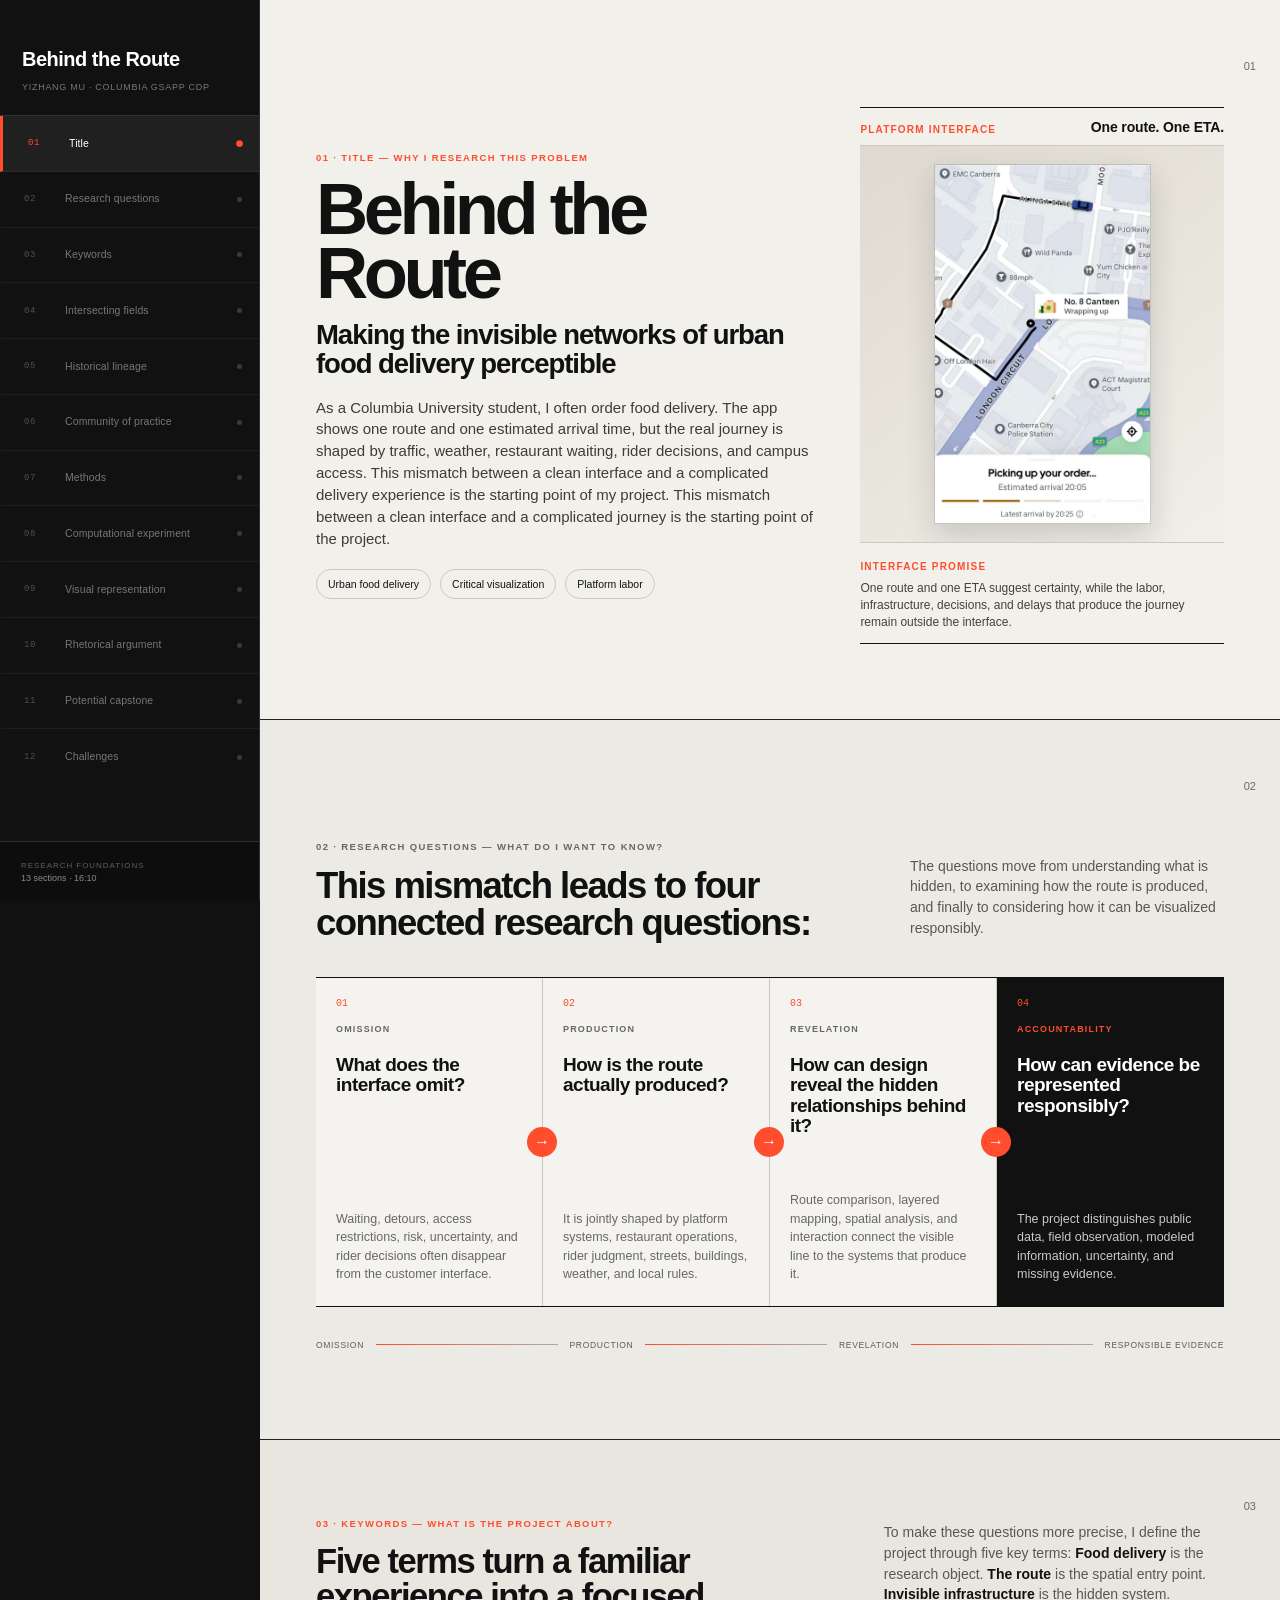
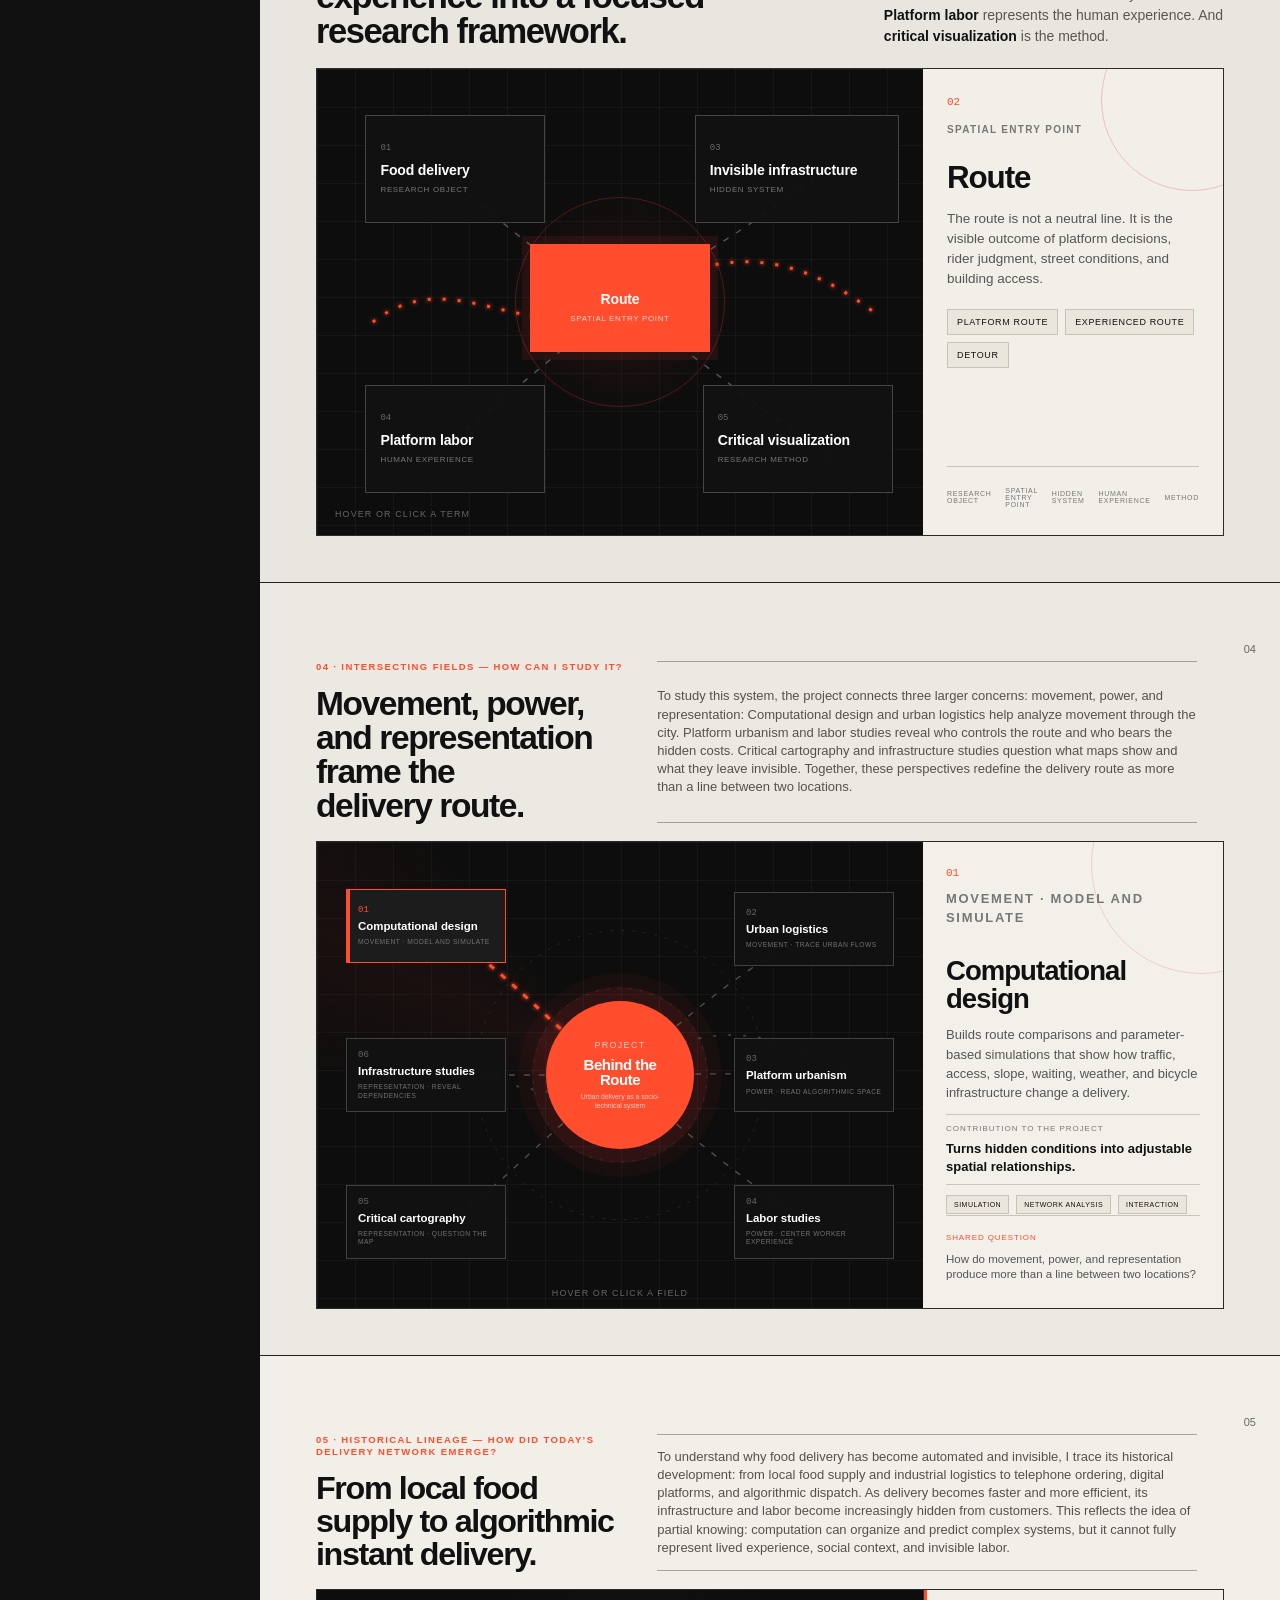
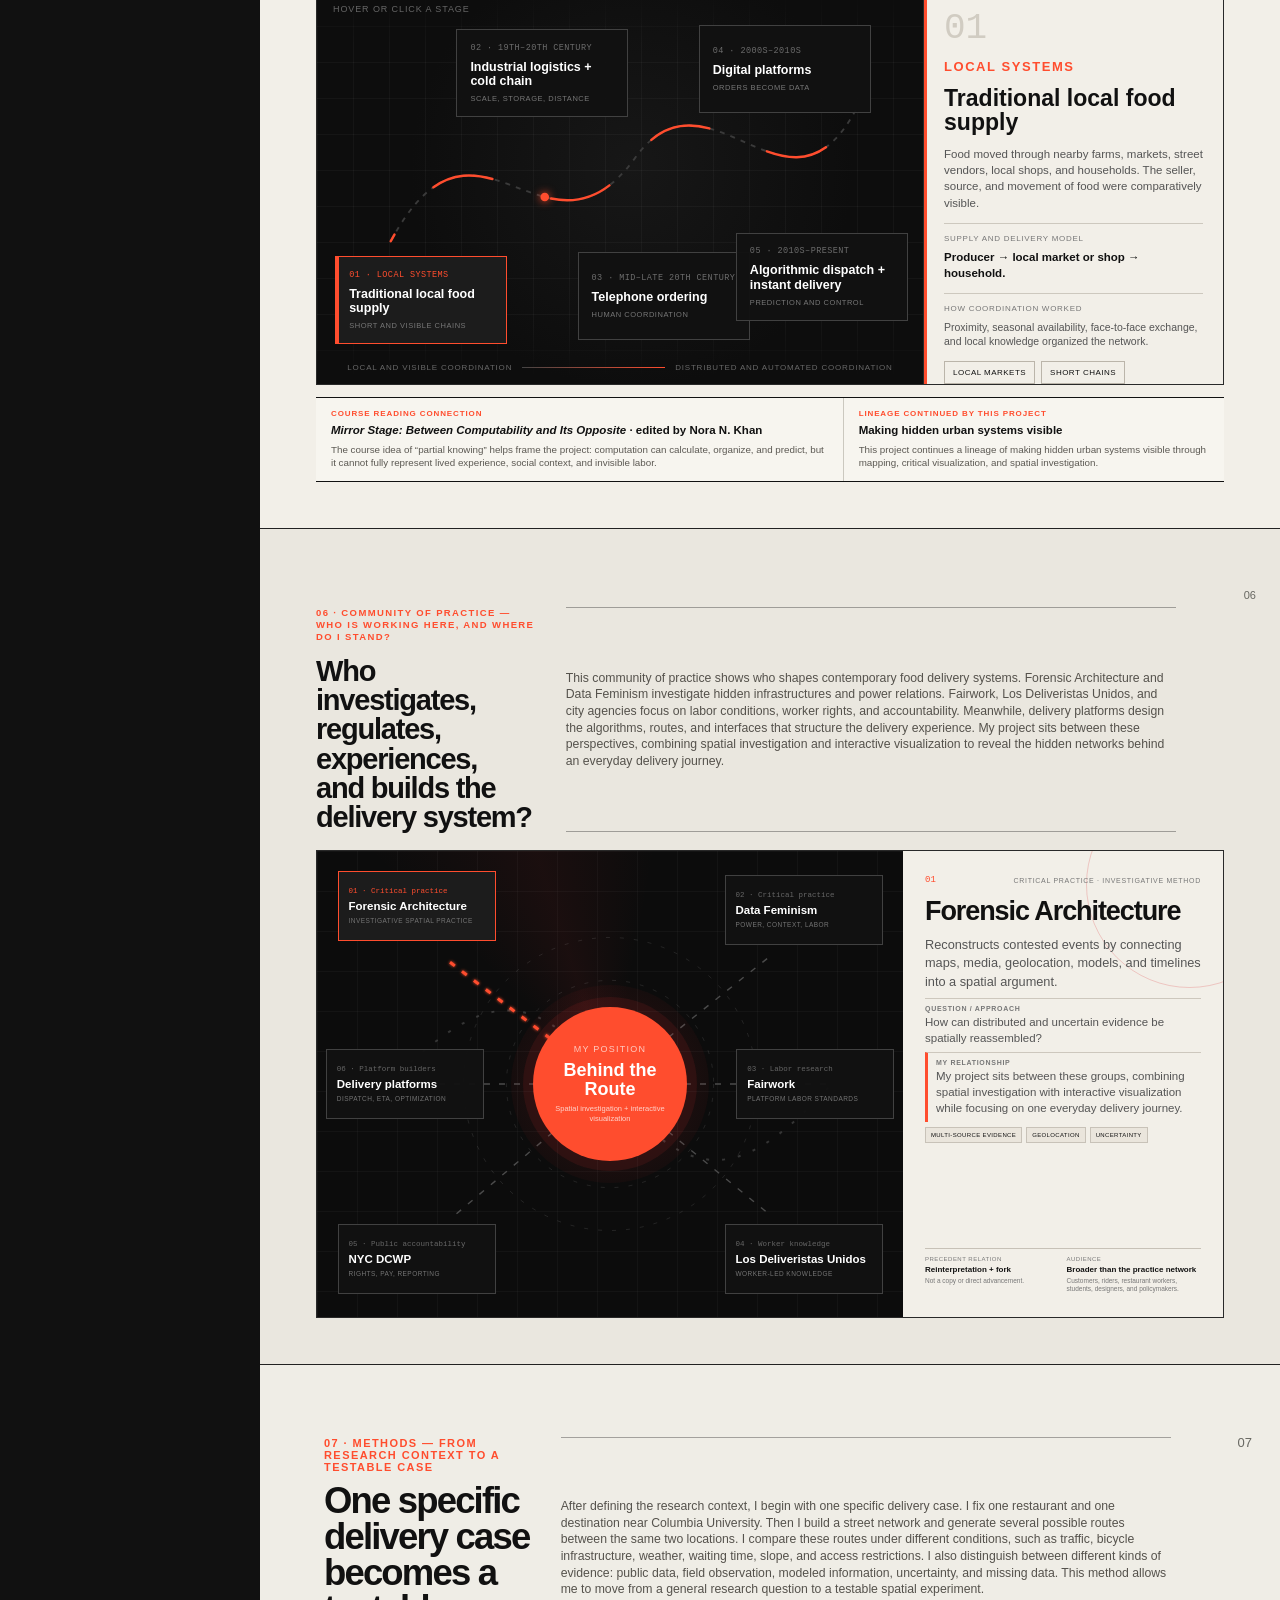
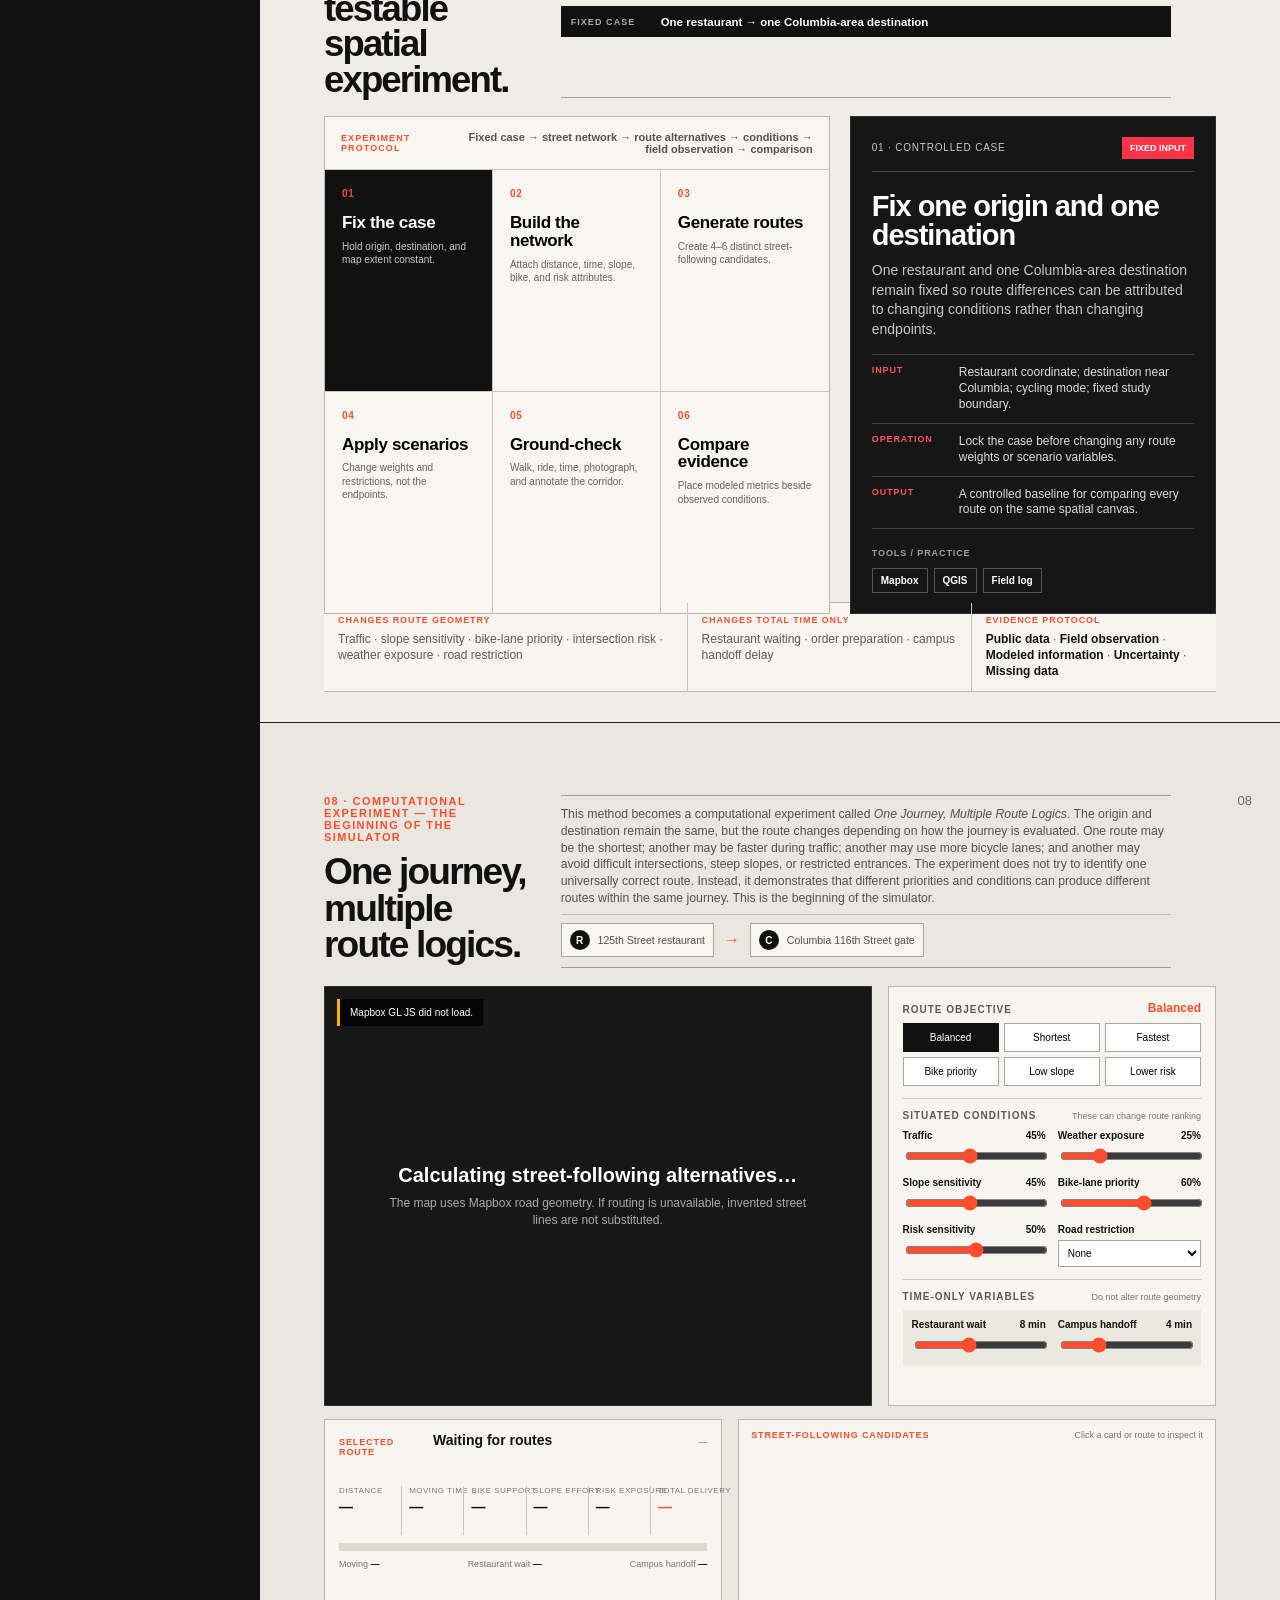
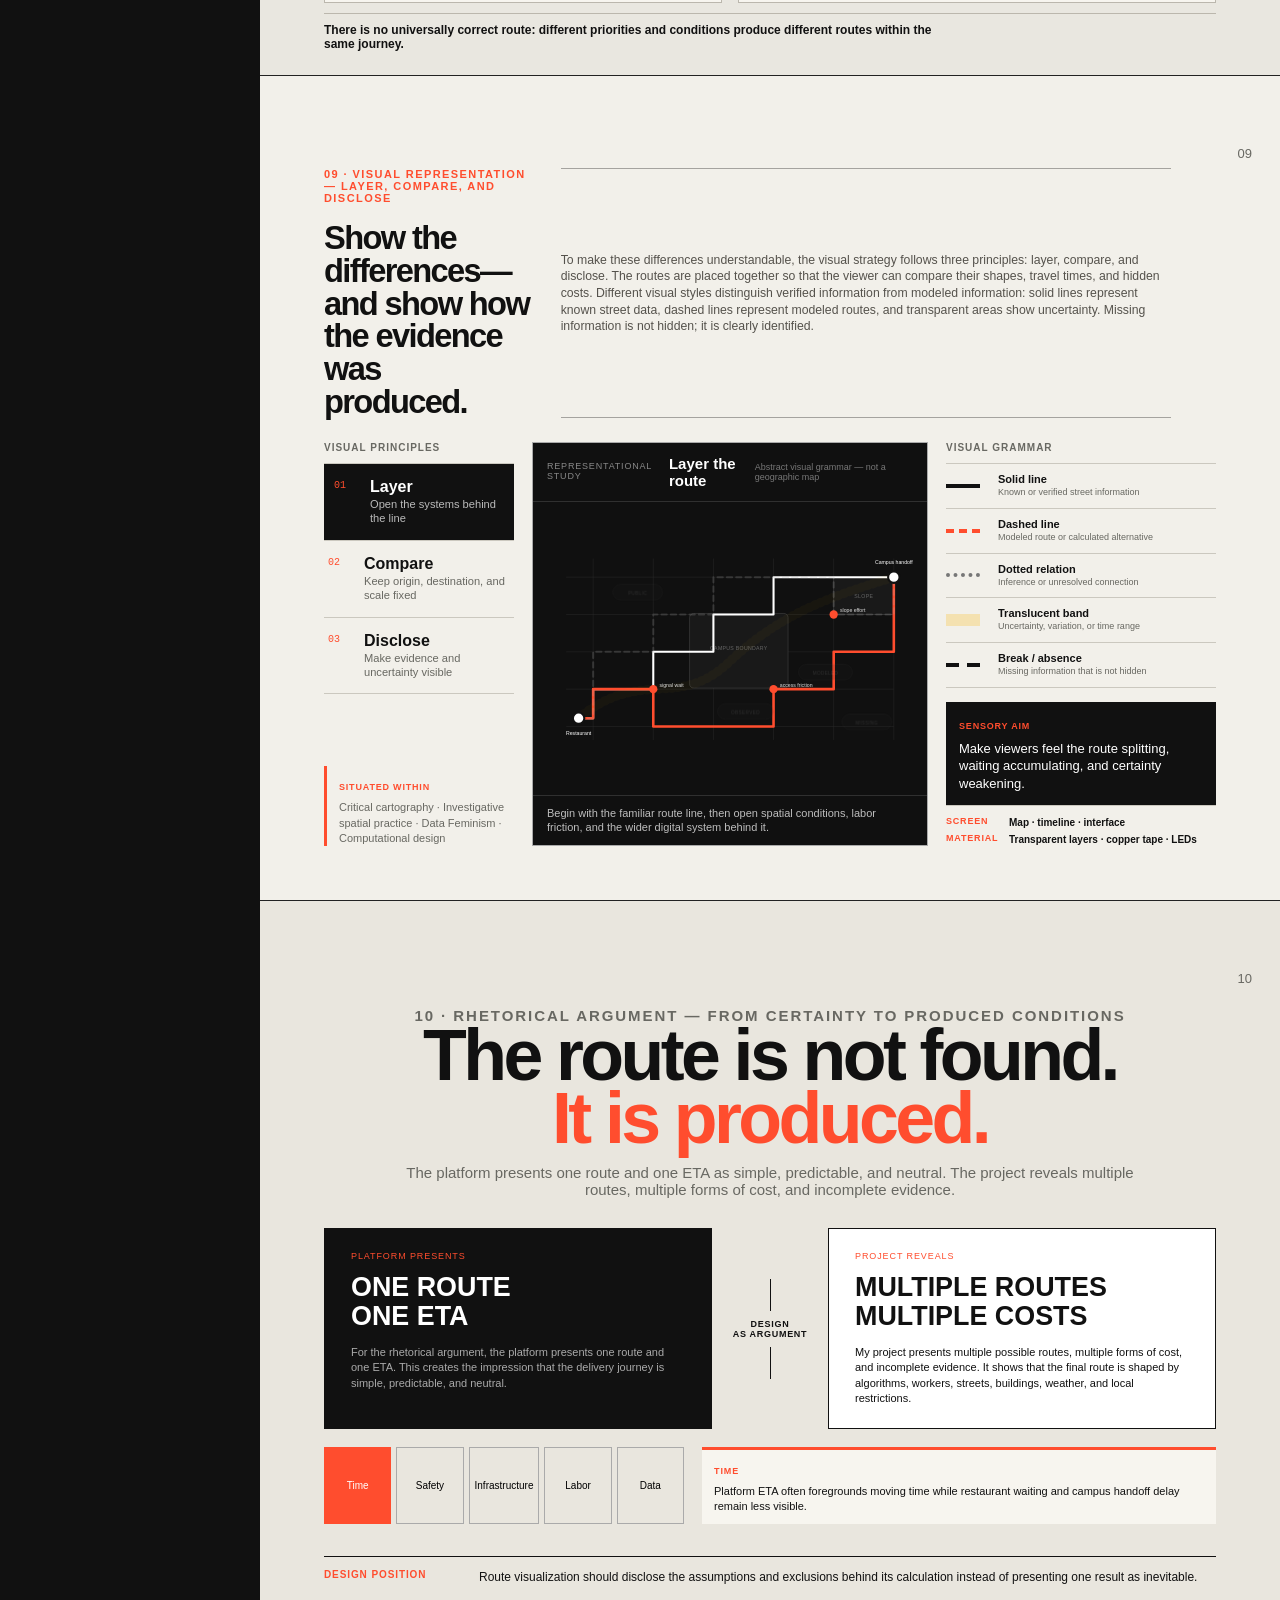
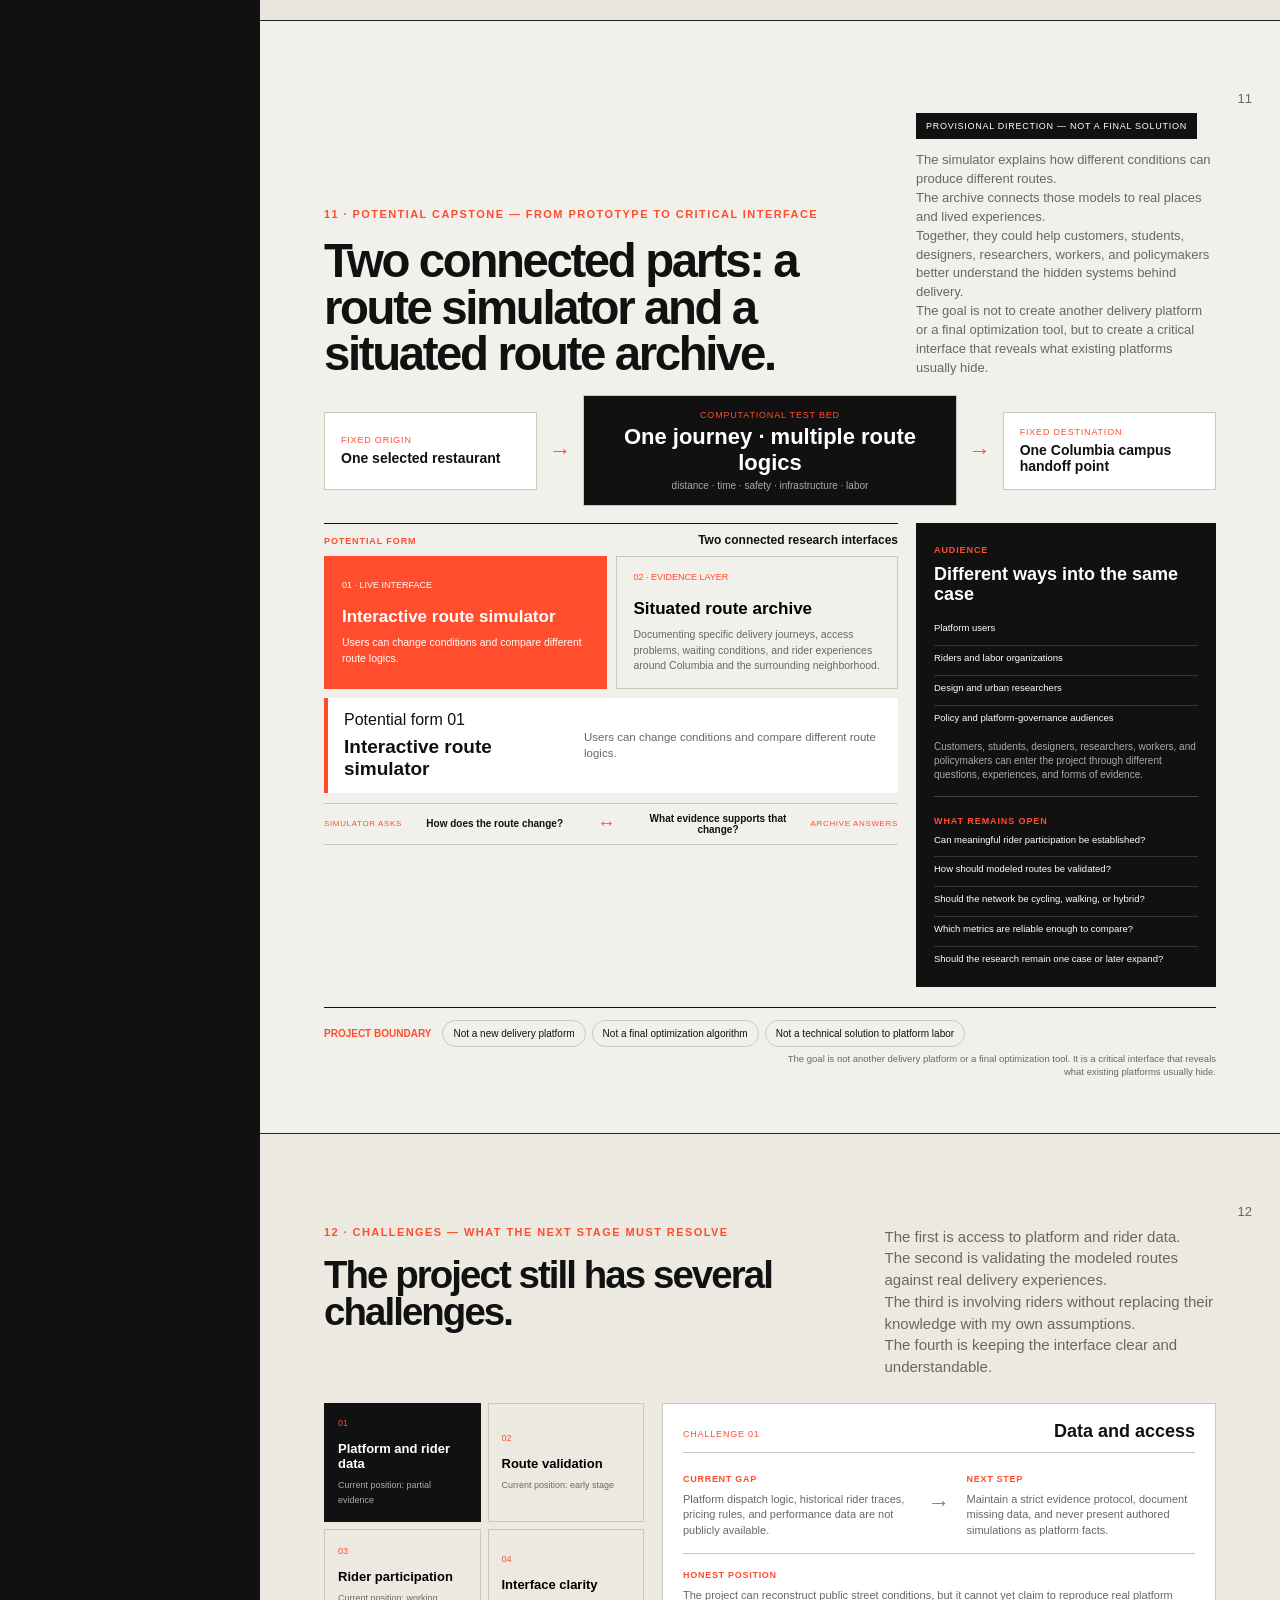
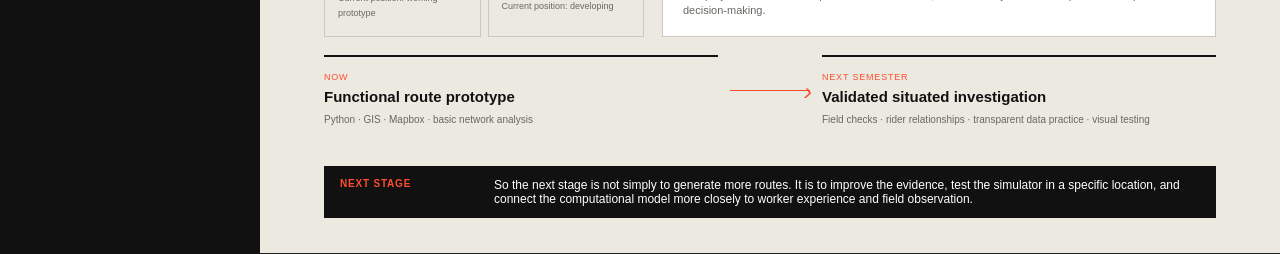
==== commit 7b3bd620: "Add files via upload" ====
--- a/index.html
+++ b/index.html
@@ -392,10 +392,10 @@
 
 /* Intersecting fields: animated interdisciplinary constellation */
 .fields-slide{background:#ece9e2}
-.fields-heading{display:grid;grid-template-columns:minmax(0,1.16fr) minmax(310px,.84fr);gap:48px;align-items:end;margin-bottom:24px}
-.fields-heading h2{margin:0;max-width:900px}
-.fields-heading>p{margin:0 0 7px;max-width:550px;color:var(--muted);font-size:16px;line-height:1.48}
-.fields-experience{height:calc(100% - 166px);min-height:500px;display:grid;grid-template-columns:minmax(0,1.58fr) minmax(310px,.42fr);border:1px solid #292929;background:#0d0d0d;overflow:hidden}
+.fields-heading{display:grid;grid-template-columns:minmax(0,1.04fr) minmax(420px,.96fr);gap:34px;align-items:start;margin-bottom:26px}
+.fields-heading h2{margin:0;max-width:820px}
+.fields-heading>p{margin:0;max-width:none;color:var(--muted);font-size:17px;line-height:1.46;justify-self:stretch}
+.fields-experience{height:calc(100% - 178px);min-height:520px;display:grid;grid-template-columns:minmax(0,1.46fr) minmax(380px,.54fr);border:1px solid #292929;background:#0d0d0d;overflow:hidden;align-items:stretch}
 .fields-map{position:relative;min-width:0;overflow:hidden;background:radial-gradient(circle at 50% 50%,rgba(220,48,51,.12),transparent 28%),linear-gradient(rgba(255,255,255,.035) 1px,transparent 1px),linear-gradient(90deg,rgba(255,255,255,.035) 1px,transparent 1px),#0d0d0d;background-size:auto,38px 38px,38px 38px,auto}
 .fields-map::before{content:"";position:absolute;inset:-30%;background:conic-gradient(from 0deg,transparent 0 74%,rgba(220,48,51,.065) 82%,transparent 90%);animation:fieldRadar 13s linear infinite;pointer-events:none}
 .fields-links{position:absolute;inset:0;width:100%;height:100%;overflow:visible}
@@ -418,15 +418,15 @@
 .field-node:hover,.field-node:focus-visible,.field-node.active{transform:translateY(-4px);border-color:var(--accent);background:#1c1c1c}.field-node.active{box-shadow:inset 3px 0 0 var(--accent)}.field-node.active span{color:var(--accent)}
 .field-computational{left:8%;top:7%}.field-logistics{right:8%;top:7%}.field-platform{right:3%;top:50%;transform:translateY(-50%)}.field-platform:hover,.field-platform:focus-visible,.field-platform.active{transform:translateY(calc(-50% - 4px))}.field-labor{right:8%;bottom:7%}.field-cartography{left:8%;bottom:7%}.field-infrastructure{left:3%;top:50%;transform:translateY(-50%)}.field-infrastructure:hover,.field-infrastructure:focus-visible,.field-infrastructure.active{transform:translateY(calc(-50% - 4px))}
 .fields-instruction{position:absolute;left:18px;bottom:15px;color:#666;font-size:9px;letter-spacing:.12em;text-transform:uppercase}
-.field-detail{position:relative;padding:30px 27px;background:#f3f0e9;color:#111;display:flex;flex-direction:column;overflow:hidden}
-.field-detail::after{content:"";position:absolute;right:-70px;top:-70px;width:200px;height:200px;border:1px solid rgba(220,48,51,.22);border-radius:50%;animation:fieldDetailOrbit 12s linear infinite}
+.field-detail{position:relative;padding:28px 24px 22px;background:#f3f0e9;color:#111;display:flex;flex-direction:column;overflow:hidden;min-width:0}
+.field-detail::after{content:"";position:absolute;right:-88px;top:-88px;width:218px;height:218px;border:1px solid rgba(220,48,51,.18);border-radius:50%;animation:fieldDetailOrbit 12s linear infinite}
 .field-detail-index{font-family:ui-monospace,SFMono-Regular,Menlo,monospace;font-size:11px;color:var(--accent)}
-.field-detail-role{margin:18px 0 30px;font-size:10px;text-transform:uppercase;letter-spacing:.13em;font-weight:700;color:#777}
-.field-detail h3{font-size:clamp(29px,2.7vw,48px);line-height:.98;letter-spacing:-.04em;margin:0 0 18px;max-width:360px}
-.field-detail>p:not(.field-detail-role){font-size:14px;line-height:1.52;color:#555;max-width:390px;margin:0}
-.field-contribution{margin-top:24px;padding:14px 0;border-top:1px solid #cbc5bb;border-bottom:1px solid #cbc5bb}.field-contribution span{display:block;margin-bottom:7px;font-size:8px;text-transform:uppercase;letter-spacing:.12em;color:#777}.field-contribution strong{display:block;font-size:14px;line-height:1.35;font-weight:600}
-.field-detail-tags{display:flex;flex-wrap:wrap;gap:7px;margin-top:18px}.field-detail-tags span{padding:7px 9px;border:1px solid #c8c2b8;background:#ebe6dc;font-size:8px;text-transform:uppercase;letter-spacing:.07em}
-.field-shared-question{margin-top:auto;padding-top:17px;border-top:1px solid #c9c3b9}.field-shared-question span{font-size:8px;text-transform:uppercase;letter-spacing:.11em;color:var(--accent)}.field-shared-question p{margin:7px 0 0;font-size:12px;line-height:1.4;color:#666}
+.field-detail-role{margin:16px 0 22px;font-size:10px;text-transform:uppercase;letter-spacing:.13em;font-weight:700;color:#777;line-height:1.35}
+.field-detail h3{font-size:clamp(24px,2.15vw,40px);line-height:1.02;letter-spacing:-.04em;margin:0 0 14px;max-width:100%}
+.field-detail>p:not(.field-detail-role){font-size:14px;line-height:1.52;color:#555;max-width:none;margin:0}
+.field-contribution{margin-top:20px;padding:13px 0;border-top:1px solid #cbc5bb;border-bottom:1px solid #cbc5bb}.field-contribution span{display:block;margin-bottom:7px;font-size:8px;text-transform:uppercase;letter-spacing:.12em;color:#777}.field-contribution strong{display:block;font-size:14px;line-height:1.35;font-weight:600;max-width:none}
+.field-detail-tags{display:flex;flex-wrap:wrap;gap:7px;margin-top:16px}.field-detail-tags span{padding:7px 9px;border:1px solid #c8c2b8;background:#ebe6dc;font-size:8px;text-transform:uppercase;letter-spacing:.07em;max-width:100%}
+.field-shared-question{margin-top:auto;padding-top:15px;border-top:1px solid #c9c3b9}.field-shared-question span{font-size:8px;text-transform:uppercase;letter-spacing:.11em;color:var(--accent)}.field-shared-question p{margin:7px 0 0;font-size:12px;line-height:1.4;color:#666;max-width:none}
 .field-detail.is-changing h3,.field-detail.is-changing>p:not(.field-detail-role),.field-detail.is-changing .field-contribution,.field-detail.is-changing .field-detail-tags{animation:fieldTextIn .38s ease both}
 @keyframes fieldFlow{to{stroke-dashoffset:-44}}
 @keyframes fieldOrbit{to{transform:rotate(360deg)}}
@@ -434,7 +434,7 @@
 @keyframes fieldRadar{to{transform:rotate(360deg)}}
 @keyframes fieldDetailOrbit{to{transform:rotate(360deg)}}
 @keyframes fieldTextIn{from{opacity:0;transform:translateY(8px)}to{opacity:1;transform:none}}
-@media(max-width:1100px){.fields-heading{grid-template-columns:1fr;gap:14px}.fields-experience{height:auto;grid-template-columns:1fr;min-height:900px}.fields-map{min-height:620px}.field-detail{min-height:280px}}
+@media(max-width:1100px){.fields-heading{grid-template-columns:1fr;gap:14px}.fields-heading>p{max-width:720px}.fields-experience{height:auto;grid-template-columns:1fr;min-height:940px}.fields-map{min-height:620px}.field-detail{min-height:320px}}
 @media(max-width:650px){.fields-map{min-height:760px}.field-node{width:145px}.field-computational{left:4%;top:6%}.field-logistics{right:4%;top:6%}.field-platform{right:2%}.field-labor{right:4%;bottom:6%}.field-cartography{left:4%;bottom:6%}.field-infrastructure{left:2%}.fields-center{width:165px;height:165px}.fields-center strong{font-size:19px}}
 @media(prefers-reduced-motion:reduce){.fields-map::before,.fields-orbit,.field-link,.field-route-pulse,.field-detail::after{animation:none!important}.field-node{transition:none}}
 
@@ -510,7 +510,7 @@
   min-width:0;
 }
 .field-detail h3{
-  font-size:clamp(27px,2.25vw,39px);
+  font-size:clamp(24px,2.15vw,40px);
   line-height:1.02;
   letter-spacing:-.035em;
 }
@@ -2176,377 +2176,246 @@
 }
 
 
-/* ==========================================================
-   MASTER ALIGNMENT SYSTEM — ALL CURRENT CHAPTERS
-   Shared canvas, heading columns, text measure, content frame,
-   and centered footer baselines across the complete website.
-   ========================================================== */
-@media (min-width:1101px){
-  :root{
-    --chapter-pad-x:48px;
-    --chapter-pad-top:54px;
-    --chapter-pad-bottom:36px;
-    --chapter-max:1280px;
-    --chapter-heading-gap:38px;
-    --chapter-copy-size:14px;
-    --chapter-copy-line:1.5;
-  }
-
-  .slide{
-    aspect-ratio:16/10;
-    min-height:720px;
-    padding:var(--chapter-pad-top) var(--chapter-pad-x) var(--chapter-pad-bottom)!important;
-    overflow:hidden;
-  }
-  .slide-no{top:48px;right:26px;font-size:11px}
-  .slide>.slide-no{width:auto;max-width:none;margin:0}
-  .slide>:not(.slide-no){
+
+/* FINAL Chapter 04–05 heading alignment */
+#s04 .fields-heading,
+#s05 .lineage-heading{
+  grid-template-columns:minmax(0,.92fr) minmax(540px,1.08fr)!important;
+  gap:34px!important;
+  align-items:stretch!important;
+  margin-bottom:18px!important;
+}
+#s04 .fields-heading>div,
+#s05 .lineage-heading>div{
+  min-width:0;
+  height:100%;
+  display:flex;
+  flex-direction:column;
+  justify-content:flex-start;
+  align-self:stretch!important;
+}
+#s04 .fields-heading>p,
+#s05 .lineage-intro{
+  width:100%;
+  max-width:none!important;
+  height:100%;
+  min-height:100%;
+  margin:0!important;
+  padding:11px 0!important;
+  border-top:1px solid rgba(17,17,17,.34);
+  border-bottom:1px solid rgba(17,17,17,.34);
+  display:flex!important;
+  align-items:center!important;
+  align-self:stretch!important;
+  color:#55524c!important;
+  font-size:13px!important;
+  line-height:1.4!important;
+}
+#s04 .fields-heading h2,
+#s05 .lineage-heading h2{
+  max-width:700px!important;
+}
+@media (min-width:901px) and (max-width:1260px){
+  #s04 .fields-heading,
+  #s05 .lineage-heading{
+    grid-template-columns:minmax(0,.86fr) minmax(455px,1.14fr)!important;
+    gap:25px!important;
+  }
+  #s04 .fields-heading>p,
+  #s05 .lineage-intro{
+    font-size:11.75px!important;
+    line-height:1.36!important;
+    padding:9px 0!important;
+  }
+}
+@media (max-width:900px){
+  #s04 .fields-heading,
+  #s05 .lineage-heading{
+    grid-template-columns:1fr!important;
+    gap:13px!important;
+    align-items:start!important;
+  }
+  #s04 .fields-heading>p,
+  #s05 .lineage-intro{
+    height:auto;
+    min-height:0;
+    display:block!important;
+    font-size:13px!important;
+    line-height:1.44!important;
+  }
+}
+
+
+/* FINAL Chapters 06–09 wide, aligned heading panels */
+@media (min-width:901px){
+  #s06 .community-heading,
+  #s07 .experiment-method-heading,
+  #s08 .route-experiment-heading,
+  #s09 .vr-heading{
+    display:grid!important;
+    grid-template-columns:minmax(0,.92fr) minmax(540px,1.08fr)!important;
+    gap:34px!important;
+    align-items:stretch!important;
+    margin-bottom:18px!important;
+  }
+
+  #s06 .community-heading>div:first-child,
+  #s07 .experiment-method-heading>div:first-child,
+  #s08 .route-experiment-heading>div:first-child,
+  #s09 .vr-heading>div:first-child{
+    min-width:0;
+    height:100%;
+    display:flex;
+    flex-direction:column;
+    justify-content:flex-start;
+    align-self:stretch!important;
+  }
+
+  #s06 .community-heading>p,
+  #s07 .experiment-method-intro,
+  #s08 .route-experiment-intro,
+  #s09 .vr-heading>p{
     width:100%;
-    max-width:var(--chapter-max);
-    margin-left:auto;
-    margin-right:auto;
-  }
-  .kicker{
-    margin:0 0 13px!important;
-    font-size:9.5px;
-    line-height:1.25;
-    letter-spacing:.14em;
-  }
-  .slide:not(.title-slide) h2{
-    font-size:clamp(36px,3.05vw,52px)!important;
-    line-height:.97!important;
-    letter-spacing:-.045em!important;
-  }
-
-  /* Shared two-column chapter heading system */
-  .research-heading-clean,
-  .keyword-heading,
-  .fields-heading,
-  .lineage-heading,
-  .community-heading,
-  .experiment-method-heading,
-  .route-experiment-heading,
-  .vr-heading,
-  .pc-heading-revised,
-  .ch-heading{
-    display:grid!important;
-    grid-template-columns:minmax(0,1.2fr) minmax(360px,.8fr)!important;
-    gap:var(--chapter-heading-gap)!important;
+    max-width:none!important;
+    height:100%;
+    min-height:100%;
+    margin:0!important;
+    padding:10px 0!important;
+    border-top:1px solid rgba(17,17,17,.34);
+    border-bottom:1px solid rgba(17,17,17,.34);
+    align-self:stretch!important;
+    color:#55524c!important;
+  }
+
+  #s06 .community-heading>p,
+  #s09 .vr-heading>p{
+    display:flex!important;
+    align-items:center!important;
+    font-size:13px!important;
+    line-height:1.4!important;
+  }
+
+  #s07 .experiment-method-intro,
+  #s08 .route-experiment-intro{
+    display:flex!important;
+    flex-direction:column;
+    justify-content:center!important;
+    gap:8px;
+  }
+
+  #s07 .experiment-method-intro>p,
+  #s08 .route-experiment-intro>p{
+    margin:0!important;
+    max-width:none!important;
+    font-size:12.75px!important;
+    line-height:1.38!important;
+    color:#55524c!important;
+  }
+
+  #s07 .fixed-case-line,
+  #s08 .route-experiment-fixed{
+    margin:0!important;
+    padding-top:8px!important;
+    border-top:1px solid rgba(17,17,17,.18);
+    min-height:0!important;
+  }
+
+  #s06 .community-heading h2,
+  #s07 .experiment-method-heading h2,
+  #s08 .route-experiment-heading h2,
+  #s09 .vr-heading h2{
+    max-width:700px!important;
+  }
+}
+
+@media (min-width:901px) and (max-width:1260px){
+  #s06 .community-heading,
+  #s07 .experiment-method-heading,
+  #s08 .route-experiment-heading,
+  #s09 .vr-heading{
+    grid-template-columns:minmax(0,.86fr) minmax(455px,1.14fr)!important;
+    gap:25px!important;
+  }
+  #s06 .community-heading>p,
+  #s09 .vr-heading>p,
+  #s07 .experiment-method-intro>p,
+  #s08 .route-experiment-intro>p{
+    font-size:11.75px!important;
+    line-height:1.36!important;
+  }
+}
+
+@media (max-width:900px){
+  #s06 .community-heading,
+  #s07 .experiment-method-heading,
+  #s08 .route-experiment-heading,
+  #s09 .vr-heading{
+    grid-template-columns:1fr!important;
+    gap:13px!important;
     align-items:start!important;
-    margin:0 auto 20px!important;
-  }
-  .research-heading-clean>div,
-  .keyword-heading>div,
-  .fields-heading>div,
-  .lineage-heading>div,
-  .community-heading>div,
-  .experiment-method-heading>div:first-child,
-  .route-experiment-heading>div:first-child,
-  .vr-heading>div:first-child,
-  .pc-heading-revised>div:first-child,
-  .ch-heading>div:first-child{min-width:0}
-
-  .research-heading-clean h2,
-  .keyword-heading h2,
-  .fields-heading h2,
-  .lineage-heading h2,
-  .community-heading h2,
-  .experiment-method-heading h2,
-  .route-experiment-heading h2,
-  .vr-heading h2,
-  .pc-heading-revised h2,
-  .ch-heading h2{
-    margin:0!important;
-    max-width:790px!important;
-  }
-  .research-heading-clean>p,
-  .keyword-heading>p,
-  .fields-heading>p,
-  .lineage-intro,
-  .community-heading>p,
-  .experiment-method-intro>p,
-  .route-experiment-intro>p,
-  .vr-heading>p,
-  .pc-heading-revised>div:last-child>p,
-  .ch-heading>p{
-    width:100%;
-    max-width:560px!important;
-    margin:1px 0 0!important;
-    justify-self:end;
-    color:#55524c!important;
-    font-size:var(--chapter-copy-size)!important;
-    line-height:var(--chapter-copy-line)!important;
-  }
-
-  /* 01 — Title */
-  .title-slide{padding:58px 52px 42px!important}
-  .title-slide .title-grid-photo{
-    flex:1;
-    height:100%!important;
+  }
+  #s06 .community-heading>p,
+  #s07 .experiment-method-intro,
+  #s08 .route-experiment-intro,
+  #s09 .vr-heading>p{
+    height:auto;
     min-height:0;
-    max-width:var(--chapter-max);
-    grid-template-columns:minmax(0,1.18fr) minmax(330px,.82fr)!important;
-    gap:48px!important;
+    display:block!important;
+    font-size:13px!important;
+    line-height:1.44!important;
+  }
+}
+
+/* Refinement: flatter Chapter 06–09 heading bands */
+@media (min-width:901px){
+  #s06 .community-heading,
+  #s07 .experiment-method-heading,
+  #s08 .route-experiment-heading,
+  #s09 .vr-heading{
+    grid-template-columns:minmax(0,.82fr) minmax(610px,1.18fr)!important;
+    gap:30px!important;
     align-items:stretch!important;
-    align-content:center!important;
-  }
-  .title-slide .title-copy{padding:4px 0!important}
-  .title-slide .title-copy h1{font-size:clamp(62px,5.8vw,98px)!important;line-height:.9!important}
-  .title-slide .title-copy h2{font-size:clamp(25px,2.35vw,38px)!important;line-height:1.03!important;margin:17px 0 18px!important;max-width:720px}
-  .title-slide .title-copy .lead{font-size:clamp(15px,1.15vw,19px)!important;line-height:1.42!important;max-width:720px}
-  .title-slide .title-visual{max-height:580px;align-self:center!important}
-  .title-image-wrap{padding:18px 30px!important}
-  .title-image-wrap img{max-height:370px!important;max-width:255px!important}
-
-  /* 02 — Research questions */
-  .research-slide{display:flex!important;flex-direction:column;gap:0!important}
-  .research-heading-clean{margin-top:0!important}
-  .research-sequence{flex:1;min-height:0!important;margin:0;align-items:stretch}
-  .research-step{padding:18px 18px 20px!important}
-  .research-stage{margin:12px 0 18px!important}
-  .research-step h3{font-size:clamp(18px,1.35vw,23px)!important;line-height:1.08!important;margin-bottom:14px!important}
-  .research-step>p:last-child{font-size:12px!important;line-height:1.45!important}
-  .research-logic-line{margin-top:13px!important}
-
-  /* 03 — Keywords */
-  .keyword-slide{display:flex;flex-direction:column}
-  .keyword-experience{
-    flex:1;
+  }
+  #s06 .community-heading>div:first-child,
+  #s07 .experiment-method-heading>div:first-child,
+  #s08 .route-experiment-heading>div:first-child,
+  #s09 .vr-heading>div:first-child,
+  #s06 .community-heading>p,
+  #s07 .experiment-method-intro,
+  #s08 .route-experiment-intro,
+  #s09 .vr-heading>p{
     height:auto!important;
     min-height:0!important;
-    grid-template-columns:minmax(0,1.4fr) minmax(350px,.6fr)!important;
-  }
-  .keyword-map{min-width:0}
-  .keyword-detail{padding:25px 24px!important;min-width:0}
-  .keyword-detail-role{margin:15px 0 22px!important}
-  .keyword-detail h3{font-size:clamp(25px,2.1vw,37px)!important;max-width:none!important;margin-bottom:14px!important}
-  .keyword-detail>p:not(.keyword-detail-role){max-width:none!important;font-size:13px!important;line-height:1.5!important}
-  .keyword-detail-tags{margin-top:16px!important}
-  .keyword-detail-logic{padding-top:14px!important}
-
-  /* 04 — Intersecting fields */
-  .fields-slide{display:flex;flex-direction:column;height:auto!important}
-  .fields-experience{
-    flex:1;
-    height:auto!important;
-    min-height:0!important;
-    grid-template-columns:minmax(0,1.38fr) minmax(360px,.62fr)!important;
-  }
-  .fields-map{padding:20px 22px!important;gap:12px 16px!important}
-  .field-detail{padding:25px 24px!important;min-width:0}
-  .field-detail-role{margin:13px 0 18px!important}
-  .field-detail h3{font-size:clamp(24px,2vw,35px)!important;max-width:none!important;margin-bottom:13px!important}
-  .field-detail>p:not(.field-detail-role){max-width:none!important;font-size:12.5px!important;line-height:1.48!important}
-  .field-contribution{margin-top:15px!important;padding:11px 0!important}
-  .field-contribution strong{font-size:13px!important;line-height:1.32!important}
-  .field-shared-question{padding-top:11px!important}
-
-  /* 05 — Historical lineage */
-  .lineage-slide{display:flex;flex-direction:column;height:auto!important}
-  .lineage-experience{
-    flex:1;
-    height:auto!important;
-    min-height:0!important;
-    grid-template-columns:minmax(0,1.4fr) minmax(360px,.6fr)!important;
-  }
-  #s05 .lineage-map{padding:18px 20px!important}
-  #s05 .lineage-detail{padding:22px 21px!important;min-width:0}
-  #s05 .lineage-detail h3{font-size:clamp(23px,1.8vw,31px)!important;max-width:none!important}
-  #s05 .lineage-detail>p:not(.lineage-detail-type){font-size:11.5px!important;line-height:1.43!important;max-width:none!important}
-  .lineage-reading{margin-top:12px!important;flex:0 0 auto}
-  .lineage-reading article{padding:9px 13px 10px!important}
-
-  /* 06 — Community of practice */
-  .community-slide{display:flex;flex-direction:column}
-  .community-experience{
-    flex:1;
-    height:auto!important;
-    min-height:0!important;
-    grid-template-columns:minmax(0,1.4fr) minmax(360px,.6fr)!important;
-  }
-  .community-detail{padding:23px 22px!important;min-width:0}
-  .community-detail h3{font-size:clamp(24px,2vw,35px)!important;max-width:none!important;margin:18px 0 12px!important}
-  .community-detail>p{max-width:none!important;font-size:12px!important;line-height:1.46!important;margin-bottom:10px!important}
-  .community-detail-row{padding:9px 0 8px!important}
-  .community-detail-row p{font-size:10.5px!important;line-height:1.38!important}
-
-  /* 07 — Methods */
-  .experiment-method-slide{display:flex;flex-direction:column}
-  .experiment-method-heading{margin-bottom:18px!important}
-  .experiment-method-intro>p{margin-bottom:11px!important}
-  .fixed-case-line{padding:10px 12px!important}
-  .experiment-method-body{
-    flex:1;
-    height:auto!important;
-    min-height:0;
-    grid-template-columns:minmax(0,1.34fr) minmax(350px,.66fr)!important;
-    gap:18px!important;
-  }
-  .experiment-method-workflow-head{padding:12px 14px!important}
-  .experiment-method-step{padding:14px 14px 13px!important}
-  .experiment-method-step strong{font-size:17px!important;margin:16px 0 7px!important}
-  .experiment-method-step small{font-size:10.5px!important;line-height:1.32!important}
-  .experiment-method-detail{padding:17px 18px!important}
-  .experiment-method-detail h3{font-size:25px!important;margin:16px 0 9px!important}
-  .experiment-method-detail>p{font-size:12px!important;line-height:1.38!important;margin-bottom:12px!important}
-  .experiment-method-io article{padding:8px 0!important}
-  .experiment-method-footer{margin-top:13px!important}
-  .experiment-method-footer>div{padding:10px 12px!important}
-  .experiment-method-footer p{font-size:10.5px!important}
-
-  /* 08 — Computational experiment */
-  .route-experiment-slide{display:flex;flex-direction:column}
-  .route-experiment-heading{margin-bottom:13px!important}
-  .route-experiment-intro>p{font-size:13px!important;line-height:1.45!important;margin-bottom:10px!important}
-  .route-experiment-fixed span{font-size:10px!important;padding:7px 9px!important}
-  .route-experiment-main{
-    height:350px!important;
-    grid-template-columns:minmax(0,1.38fr) minmax(380px,.62fr)!important;
-    gap:14px!important;
-  }
-  .route-experiment-controls{padding:12px!important}
-  .route-experiment-results{height:154px!important;margin-top:11px!important;gap:14px!important}
-  .route-experiment-selected{padding:10px 12px!important;gap:6px!important}
-  .route-experiment-candidates{padding:9px 10px!important}
-  .route-experiment-footer{margin-top:8px!important;padding-top:8px!important}
-  .route-experiment-footer p{font-size:10.5px!important}
-
-  /* 09 — Visual representation */
-  .visual-representation-slide{display:flex;flex-direction:column}
-  .vr-layout{
-    flex:1;
-    height:auto!important;
-    min-height:0!important;
-    margin-top:0!important;
-    grid-template-columns:180px minmax(0,1fr) 290px!important;
-    gap:18px!important;
-  }
-  .vr-principles,.vr-legend{min-width:0}
-
-  /* 10 — Rhetorical argument */
-  .rhetorical-argument-slide{display:flex;flex-direction:column;padding-top:50px!important}
-  .ra-heading{max-width:1120px!important;margin:0 auto 20px!important}
-  .ra-heading h2{font-size:clamp(48px,4.8vw,76px)!important;line-height:.91!important}
-  .ra-heading>p{font-size:13.5px!important;line-height:1.45!important;max-width:760px!important}
-  .ra-contrast{width:100%;max-width:1120px!important;margin:0 auto!important}
-  .ra-contrast article{padding:18px 22px!important;min-height:166px!important}
-  .ra-factor-area{width:100%;max-width:1120px!important;margin:14px auto 0!important;grid-template-columns:390px minmax(250px,1fr) minmax(250px,.82fr)!important}
-  .ra-position{
-    left:50%!important;right:auto!important;bottom:30px!important;
-    width:calc(100% - 96px)!important;max-width:1120px!important;
-    transform:translateX(-50%);
-  }
-
-  /* 11 — Potential capstone */
-  .potential-capstone-slide{display:flex;flex-direction:column}
-  .pc-heading-revised{margin-bottom:15px!important}
-  .pc-scope-revised{margin-top:0!important}
-  .pc-revised-layout{
-    flex:1;
-    min-height:0;
-    margin-top:14px!important;
-    grid-template-columns:minmax(0,1.42fr) minmax(330px,.58fr)!important;
-    gap:16px!important;
-  }
-  .pc-boundary-revised{
-    left:50%!important;right:auto!important;bottom:30px!important;
-    width:calc(100% - 96px)!important;max-width:var(--chapter-max)!important;
-    transform:translateX(-50%);
-  }
-
-  /* 12 — Challenges */
-  .challenge-slide{display:flex;flex-direction:column}
-  .ch-heading{margin-bottom:18px!important}
-  .ch-layout{margin-top:0!important;grid-template-columns:320px minmax(0,1fr)!important;gap:18px!important}
-  .ch-forward-plan{margin-top:14px!important}
-  .ch-conclusion{
-    left:50%!important;right:auto!important;bottom:30px!important;
-    width:calc(100% - 96px)!important;max-width:var(--chapter-max)!important;
-    transform:translateX(-50%);
-  }
-}
-
-
-/* Fixed 16:10 chapter canvas and final overflow corrections */
-@media (min-width:1101px){
-  .fields-slide,
-  .lineage-slide,
-  .community-slide,
-  .experiment-method-slide,
-  .route-experiment-slide,
-  .potential-capstone-slide{
-    aspect-ratio:16/10!important;
-    min-height:720px!important;
-    height:auto!important;
-  }
-  .fields-experience,.lineage-experience,.community-experience,
-  .experiment-method-body,.pc-revised-layout{min-height:0!important}
-
-  /* Compact high-information pages so every chapter stays in one frame. */
-  .experiment-method-heading,.route-experiment-heading{margin-bottom:13px!important}
-  .experiment-method-heading h2,.route-experiment-heading h2{font-size:clamp(34px,2.8vw,46px)!important}
-  .experiment-method-intro>p,.route-experiment-intro>p{font-size:12px!important;line-height:1.4!important}
-  .fixed-case-line{padding:8px 10px!important}
-  .experiment-method-step{padding:11px 12px 10px!important}
-  .experiment-method-step strong{font-size:15px!important;margin:12px 0 6px!important}
-  .experiment-method-step small{font-size:9px!important;line-height:1.27!important}
-  .experiment-method-detail{padding:14px 15px!important}
-  .experiment-method-detail h3{font-size:22px!important;margin:12px 0 7px!important}
-  .experiment-method-detail>p{font-size:10.5px!important;line-height:1.35!important;margin-bottom:8px!important}
-  .experiment-method-io article{padding:6px 0!important}
-  .experiment-method-io p{font-size:10px!important}
-  .experiment-method-tools{padding-top:8px!important}
-  .experiment-method-footer{margin-top:9px!important}
-  .experiment-method-footer>div{padding:7px 10px!important}
-  .experiment-method-footer p{font-size:9px!important;line-height:1.25!important}
-
-  .route-experiment-main{height:282px!important}
-  .route-experiment-results{height:122px!important;margin-top:8px!important}
-  .route-experiment-controls{padding:9px!important}
-  .route-objective-grid{margin-top:5px!important}
-  .route-objective-grid button{padding:5px 4px!important;font-size:8px!important}
-  .route-condition-head,.route-time-only-head{margin-top:7px!important;padding-top:7px!important}
-  .route-condition-grid{gap:5px 9px!important;margin-top:5px!important}
-  .route-condition-grid label>span,.route-time-only-grid label>span{font-size:8px!important;margin-bottom:2px!important}
-  .route-time-only-grid{padding:6px!important;margin-top:5px!important}
-  .route-selected-heading b{font-size:11px!important}
-  .route-selected-metrics b{font-size:12px!important}
-  .route-experiment-card{padding:5px 6px!important}
-  .route-experiment-card strong{font-size:9px!important;min-height:18px!important}
-  .route-experiment-footer{margin-top:6px!important;padding-top:6px!important}
-  .route-experiment-footer p{font-size:9px!important}
-
-  .potential-capstone-slide{padding-bottom:88px!important}
-  .pc-heading-revised{margin-bottom:10px!important}
-  .pc-heading-revised h2{font-size:clamp(34px,2.9vw,48px)!important}
-  .pc-heading-revised>div:last-child p{font-size:11.5px!important;line-height:1.4!important}
-  .pc-scope-revised{min-height:58px!important}
-  .pc-endpoint,.pc-core{min-height:58px!important;padding:9px 12px!important}
-  .pc-core strong{font-size:17px!important}
-  .pc-revised-layout{margin-top:10px!important;gap:12px!important}
-  .pc-form-buttons button{padding:10px!important;min-height:88px!important}
-  .pc-form-buttons button b{font-size:13px!important;margin:12px 0 4px!important}
-  .pc-form-buttons button small{font-size:9px!important;line-height:1.25!important}
-  .pc-component-detail{padding:11px 13px!important}
-  .pc-component-detail h3{font-size:16px!important;margin:9px 0 5px!important}
-  .pc-component-detail p{font-size:9.5px!important;line-height:1.35!important}
-  .pc-boundary-revised{
-    margin-left:0!important;margin-right:0!important;
-    left:50%!important;right:auto!important;transform:translateX(-50%)!important;
-    bottom:27px!important;
-  }
-  .ra-position,.ch-conclusion{margin-left:0!important;margin-right:0!important}
-}
-
-@media (min-width:1101px){
-  .visual-representation-slide{aspect-ratio:16/10!important;min-height:720px!important;height:auto!important}
-  .community-heading{margin-bottom:17px!important}
-  .route-experiment-footer>div{display:none!important}
-  .route-experiment-footer{min-height:0!important}
-  .route-experiment-footer p{max-width:none!important;width:100%!important}
-  .pc-boundary-revised{
-    left:48px!important;right:48px!important;width:auto!important;max-width:none!important;
-    transform:none!important;margin-left:0!important;margin-right:0!important;
+  }
+  #s06 .community-heading h2{font-size:clamp(29px,2.25vw,38px)!important;line-height:1.01!important}
+  #s07 .experiment-method-heading h2{font-size:clamp(34px,2.85vw,46px)!important;line-height:.98!important}
+  #s08 .route-experiment-heading h2{font-size:clamp(35px,2.9vw,47px)!important;line-height:.98!important}
+  #s09 .vr-heading h2{font-size:clamp(31px,2.55vw,42px)!important;line-height:1!important}
+  #s06 .community-heading>p,
+  #s09 .vr-heading>p,
+  #s07 .experiment-method-intro>p,
+  #s08 .route-experiment-intro>p{
+    font-size:12.25px!important;
+    line-height:1.36!important;
+  }
+  #s07 .fixed-case-line{padding:8px 10px!important;grid-template-columns:78px 1fr!important}
+  #s07 .fixed-case-line b{font-size:11.5px!important}
+  #s08 .route-experiment-fixed span{font-size:10.5px!important;padding:6px 8px!important}
+}
+@media (min-width:901px) and (max-width:1260px){
+  #s06 .community-heading,
+  #s07 .experiment-method-heading,
+  #s08 .route-experiment-heading,
+  #s09 .vr-heading{
+    grid-template-columns:minmax(0,.76fr) minmax(500px,1.24fr)!important;
+    gap:22px!important;
+  }
+  #s06 .community-heading>p,
+  #s09 .vr-heading>p,
+  #s07 .experiment-method-intro>p,
+  #s08 .route-experiment-intro>p{
+    font-size:11.25px!important;
+    line-height:1.34!important;
   }
 }
 
@@ -2705,11 +2574,7 @@
       <p class="kicker">04 · Intersecting fields — How can I study it?</p>
       <h2>Movement, power, and representation frame the delivery route.</h2>
     </div>
-    <p>To study this system, the project connects three larger concerns: movement, power, and representation.<br>
-    Computational design and urban logistics help me model routes and understand movement through the city.<br>
-    Platform urbanism and labor studies help me examine who controls the route and who experiences the hidden costs of waiting, delay, and risk.<br>
-    Critical cartography and infrastructure studies help me question what the map shows, what it excludes, and how invisible systems can be represented.<br>
-    These fields allow me to understand the delivery route as more than a line between two locations.</p>
+    <p>To study this system, the project connects three larger concerns: movement, power, and representation: Computational design and urban logistics help analyze movement through the city. Platform urbanism and labor studies reveal who controls the route and who bears the hidden costs. Critical cartography and infrastructure studies question what maps show and what they leave invisible. Together, these perspectives redefine the delivery route as more than a line between two locations.</p>
   </div>
 
   <div class="fields-experience">
@@ -2787,11 +2652,7 @@
       <p class="kicker">05 · Historical lineage — How did today’s delivery network emerge?</p>
       <h2>From local food supply to algorithmic instant delivery.</h2>
     </div>
-    <p class="lineage-intro">to understand why the system has become so automated and invisible, I also need to examine its historical development.
-Urban food delivery developed from traditional local food supply, to industrial logistics and cold chains, telephone ordering, digital platforms, and finally algorithmic dispatch.
-Across this history, food distribution becomes faster and more automated, but its infrastructure and labor also become less visible to the customer.
-This connects to the course idea of partial knowing.
-Computation can calculate, organize, and predict, but it cannot fully represent lived experience, social context, and invisible labor.</p>
+    <p class="lineage-intro">To understand why food delivery has become automated and invisible, I trace its historical development: from local food supply and industrial logistics to telephone ordering, digital platforms, and algorithmic dispatch. As delivery becomes faster and more efficient, its infrastructure and labor become increasingly hidden from customers. This reflects the idea of partial knowing: computation can organize and predict complex systems, but it cannot fully represent lived experience, social context, and invisible labor.</p>
   </div>
 
   <div class="lineage-experience">
@@ -2862,12 +2723,7 @@
       <p class="kicker">06 · Community of practice — Who is working here, and where do I stand?</p>
       <h2>Who investigates, regulates, experiences, and builds the delivery system?</h2>
     </div>
-    <p>This community of practice shows who is currently shaping this field.<br>
-Forensic Architecture and Data Feminism provide methods for investigating hidden systems, questioning evidence, and examining power.<br>
-Fairwork, Los Deliveristas Unidos, and New York City’s Department of Consumer and Worker Protection focus on labor conditions, worker knowledge, rights, and accountability.<br>
-Delivery platforms, meanwhile, design the dispatch systems, routes, ETAs, and interfaces that structure the delivery experience.<br>
-My project sits between these groups.<br>
-It combines spatial investigation with interactive visualization, while focusing on an everyday delivery journey.</p>
+    <p>This community of practice shows who shapes contemporary food delivery systems. Forensic Architecture and Data Feminism investigate hidden infrastructures and power relations. Fairwork, Los Deliveristas Unidos, and city agencies focus on labor conditions, worker rights, and accountability. Meanwhile, delivery platforms design the algorithms, routes, and interfaces that structure the delivery experience. My project sits between these perspectives, combining spatial investigation and interactive visualization to reveal the hidden networks behind an everyday delivery journey.</p>
   </div>
 
   <div class="community-experience">
@@ -2923,12 +2779,7 @@
       <h2>One specific delivery case becomes a testable spatial experiment.</h2>
     </div>
     <div class="experiment-method-intro">
-      <p>After defining the research context, I begin with one specific delivery case.<br>
-I fix one restaurant and one destination near Columbia University.<br>
-Then I build a street network and generate several possible routes between the same two locations.<br>
-I compare these routes under different conditions, such as traffic, bicycle infrastructure, weather, waiting time, slope, and access restrictions.<br>
-I also distinguish between different kinds of evidence: public data, field observation, modeled information, uncertainty, and missing data.<br>
-This method allows me to move from a general research question to a testable spatial experiment.</p>
+      <p>After defining the research context, I begin with one specific delivery case. I fix one restaurant and one destination near Columbia University. Then I build a street network and generate several possible routes between the same two locations. I compare these routes under different conditions, such as traffic, bicycle infrastructure, weather, waiting time, slope, and access restrictions. I also distinguish between different kinds of evidence: public data, field observation, modeled information, uncertainty, and missing data. This method allows me to move from a general research question to a testable spatial experiment.</p>
       <div class="fixed-case-line"><span>Fixed case</span><b>One restaurant → one Columbia-area destination</b></div>
     </div>
   </header>
@@ -2996,15 +2847,7 @@
       <h2>One journey,<br>multiple route logics.</h2>
     </div>
     <div class="route-experiment-intro">
-      <p>This method becomes a computational experiment called <em>One Journey, Multiple Route Logics</em>.<br>
-The origin and destination remain the same, but the route changes depending on how the journey is evaluated.<br>
-One route may be the shortest.<br>
-Another may be faster during traffic.<br>
-Another may use more bicycle lanes.<br>
-Another may avoid difficult intersections, steep slopes, or restricted entrances.<br>
-The experiment does not try to identify one universally correct route.<br>
-Instead, it demonstrates that different priorities and conditions can produce different routes within the same journey.<br>
-This is the beginning of the simulator.</p>
+      <p>This method becomes a computational experiment called <em>One Journey, Multiple Route Logics</em>. The origin and destination remain the same, but the route changes depending on how the journey is evaluated. One route may be the shortest; another may be faster during traffic; another may use more bicycle lanes; and another may avoid difficult intersections, steep slopes, or restricted entrances. The experiment does not try to identify one universally correct route. Instead, it demonstrates that different priorities and conditions can produce different routes within the same journey. This is the beginning of the simulator.</p>
       <div class="route-experiment-fixed">
         <span><b>R</b> 125th Street restaurant</span>
         <i>→</i>
@@ -3097,13 +2940,7 @@
       <p class="kicker">09 · Visual representation — Layer, compare, and disclose</p>
       <h2>Show the differences—and show how the evidence was produced.</h2>
     </div>
-    <p>To make these differences understandable, the visual strategy follows three principles: layer, compare, and disclose.<br>
-The routes are placed together so that the viewer can compare their shapes, travel times, and hidden costs.<br>
-Different visual styles distinguish verified information from modeled information.<br>
-Solid lines can represent known street data.<br>
-Dashed lines can represent modeled routes.<br>
-Transparent areas can show uncertainty.<br>
-Missing information is not hidden. It is clearly identified.</p>
+    <p>To make these differences understandable, the visual strategy follows three principles: layer, compare, and disclose. The routes are placed together so that the viewer can compare their shapes, travel times, and hidden costs. Different visual styles distinguish verified information from modeled information: solid lines represent known street data, dashed lines represent modeled routes, and transparent areas show uncertainty. Missing information is not hidden; it is clearly identified.</p>
   </header>
 
   <div class="vr-layout">
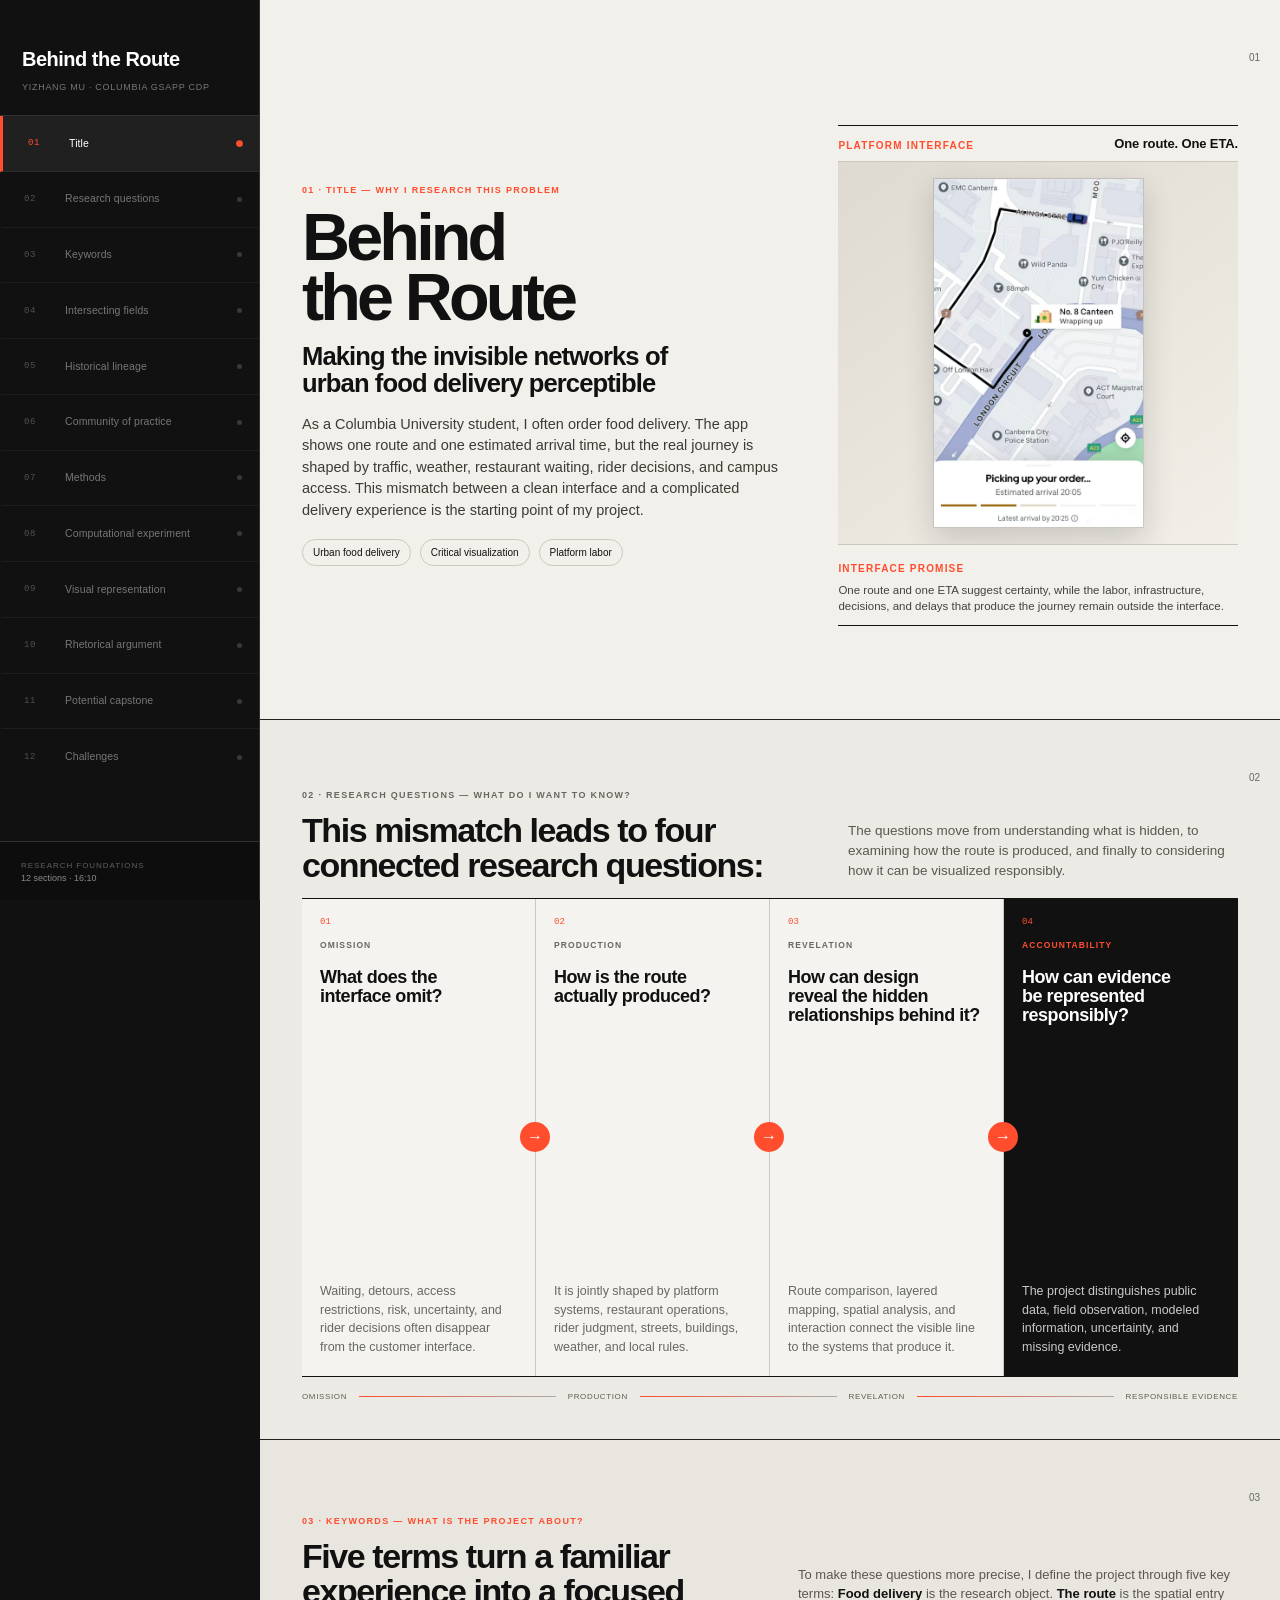
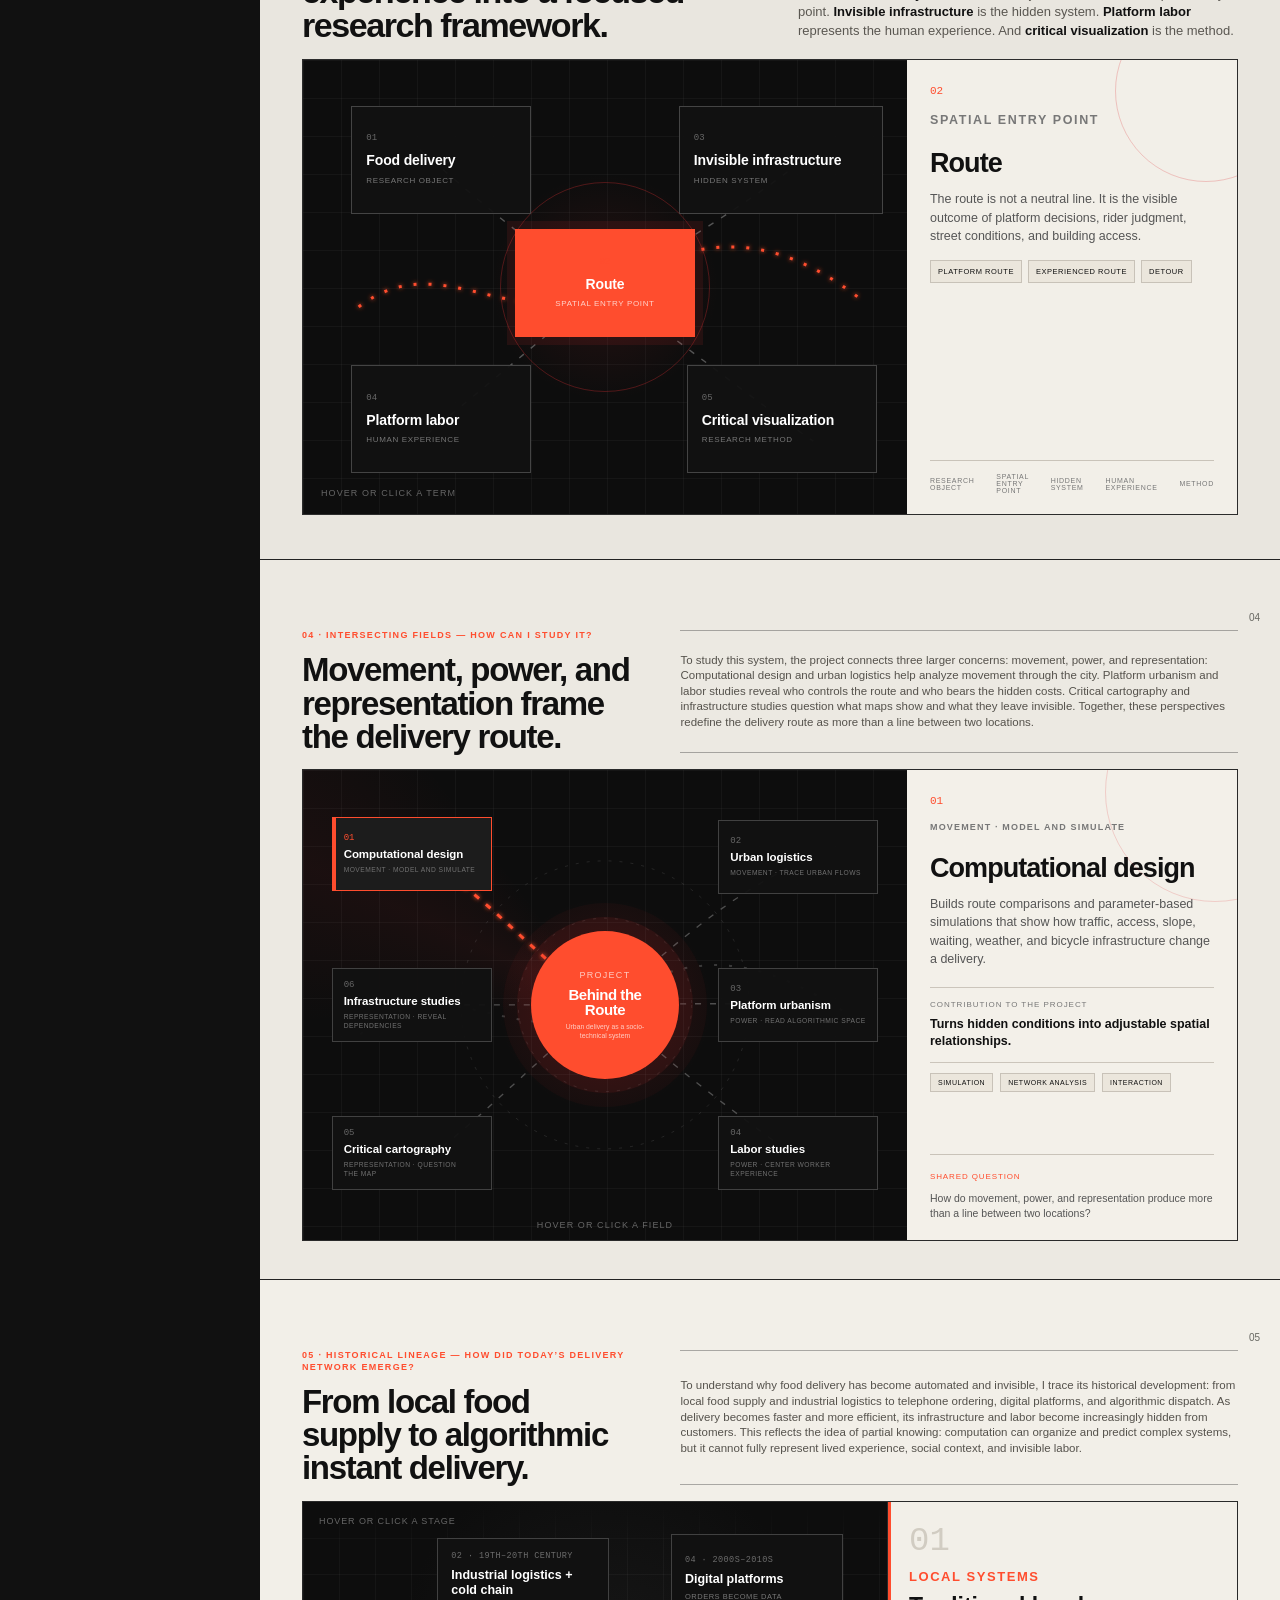
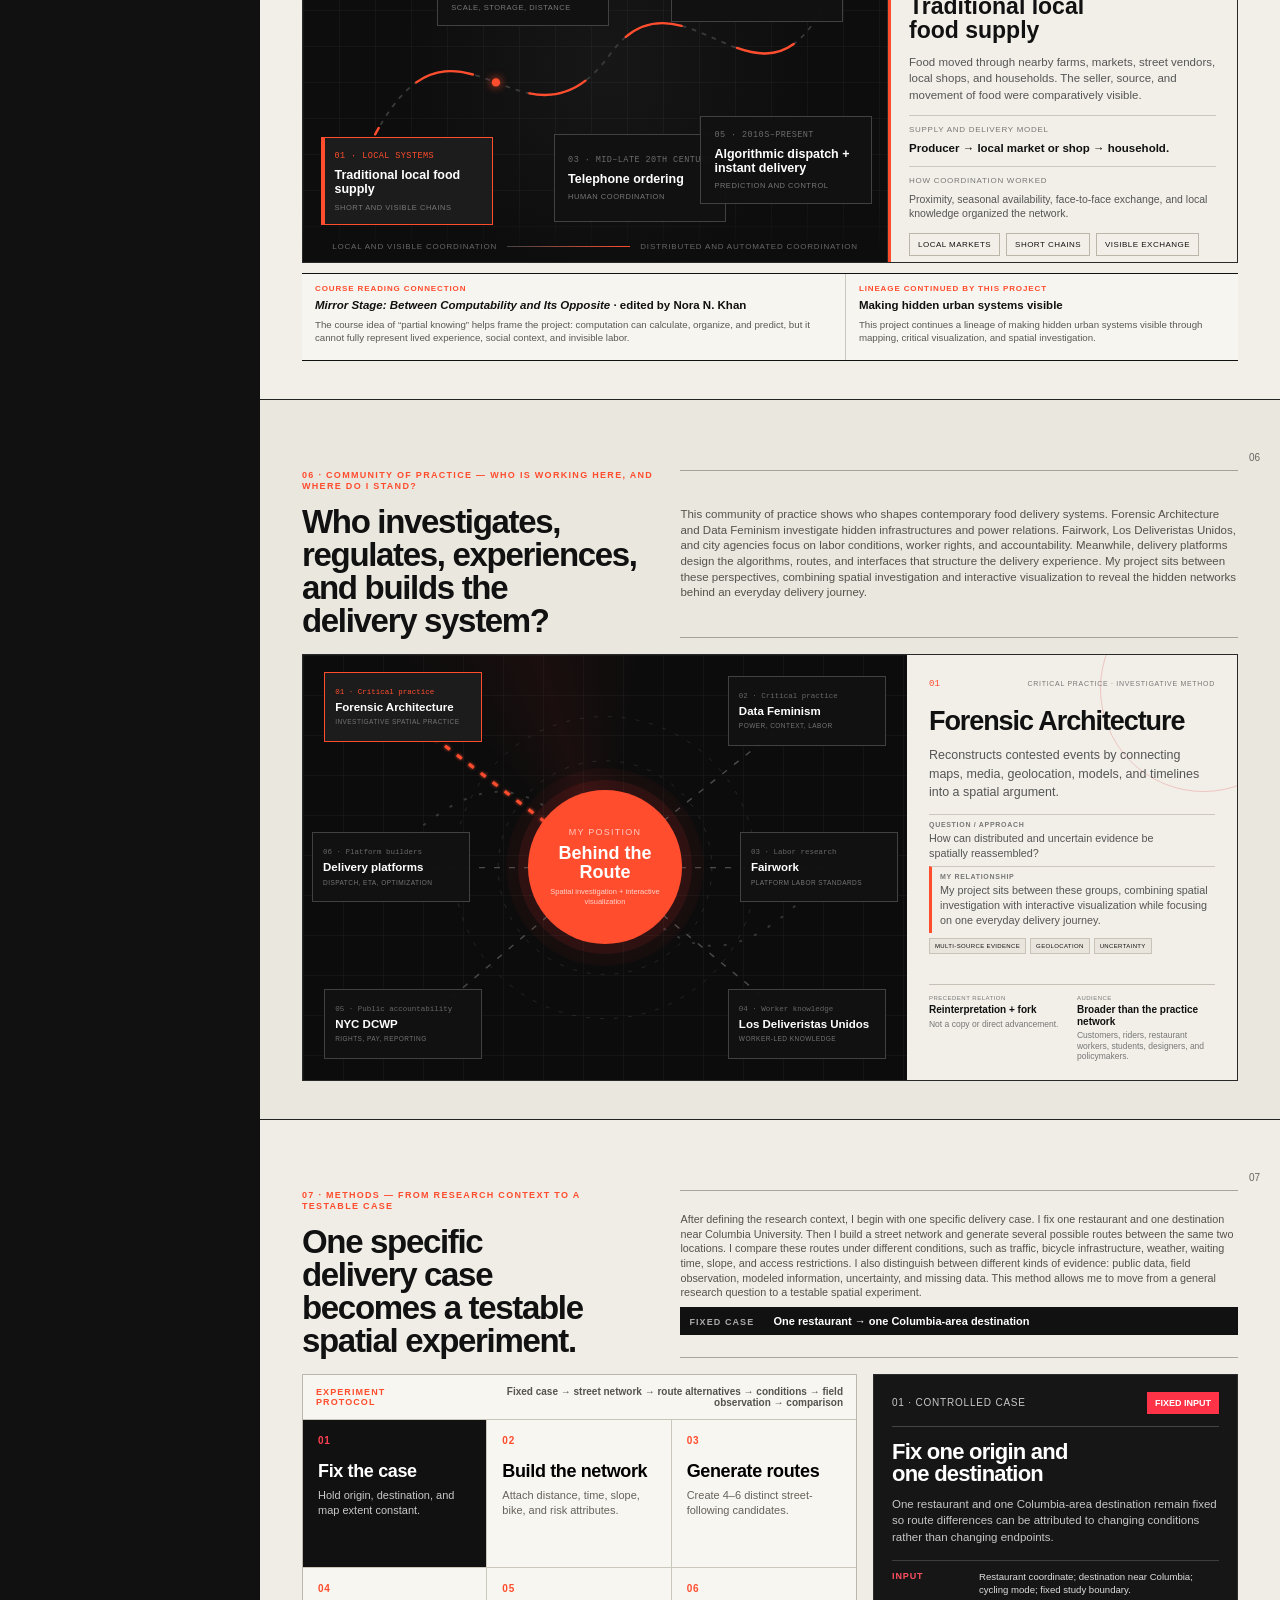
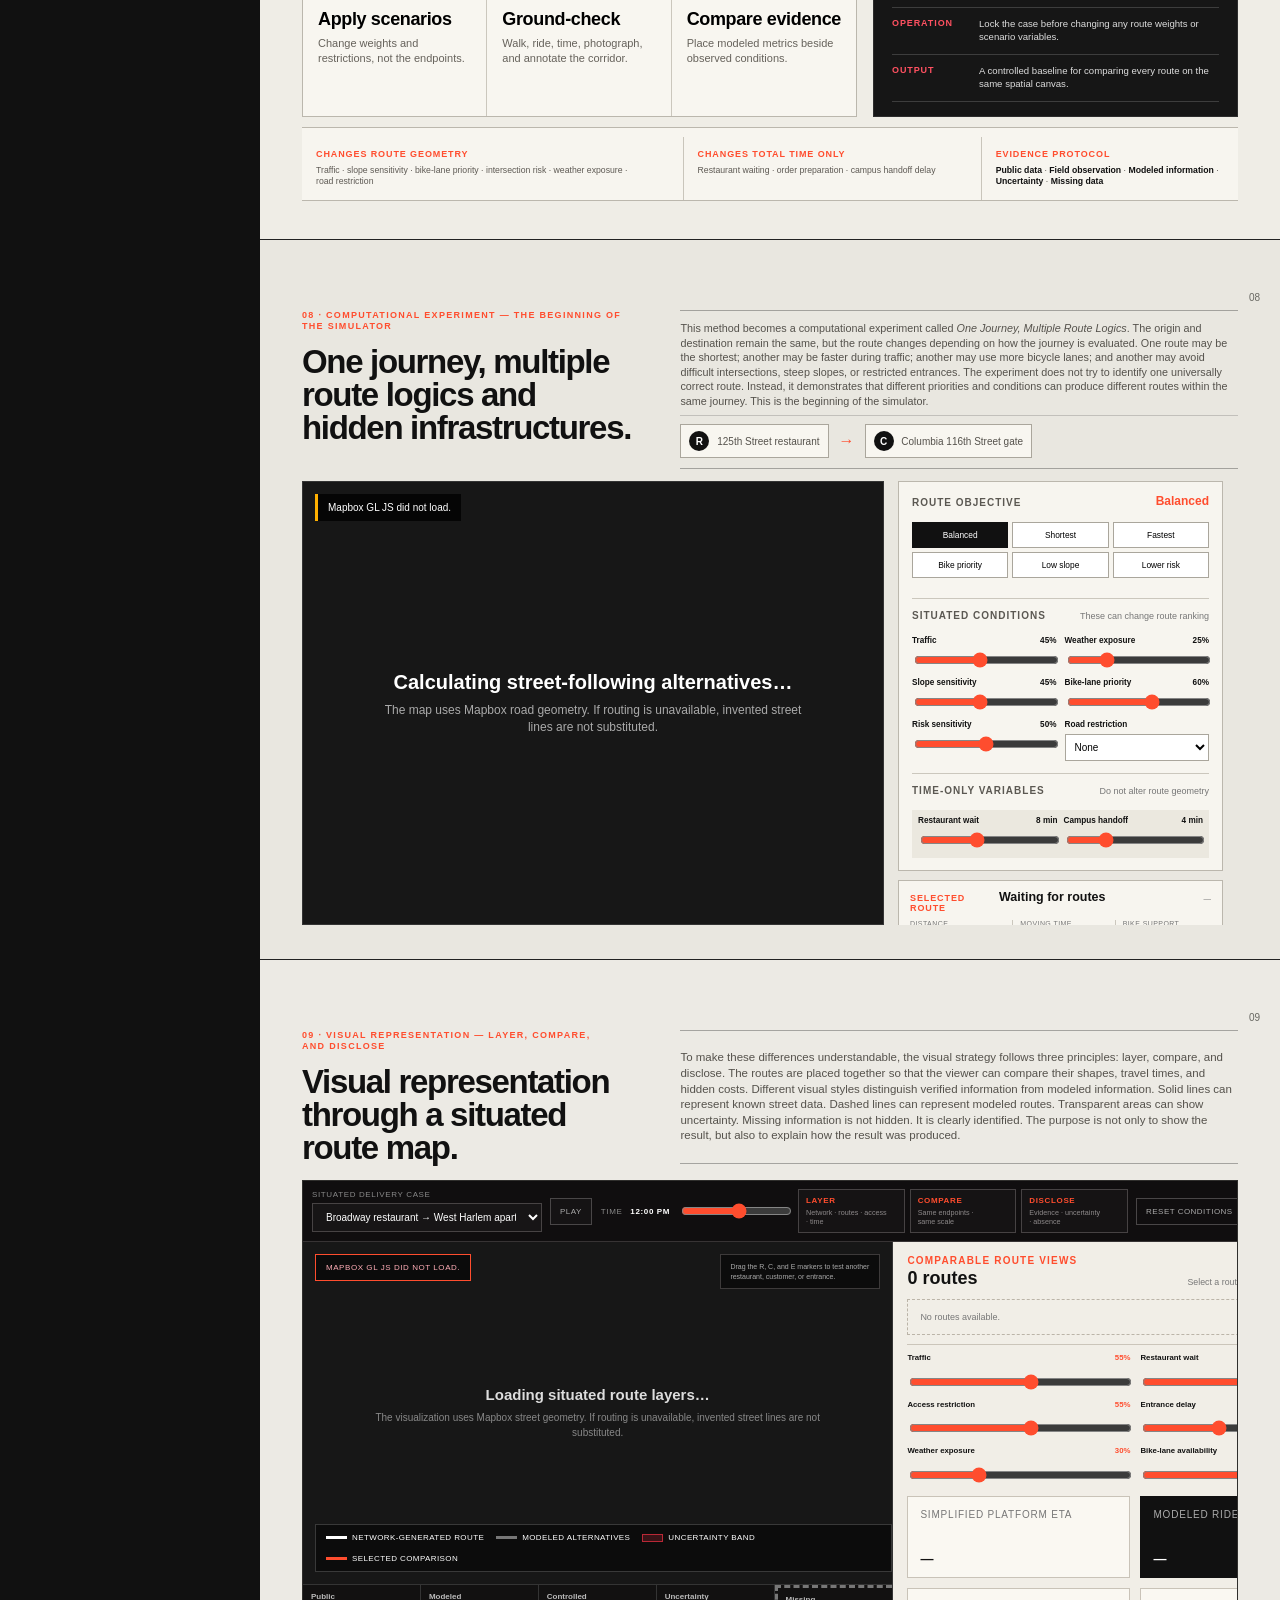
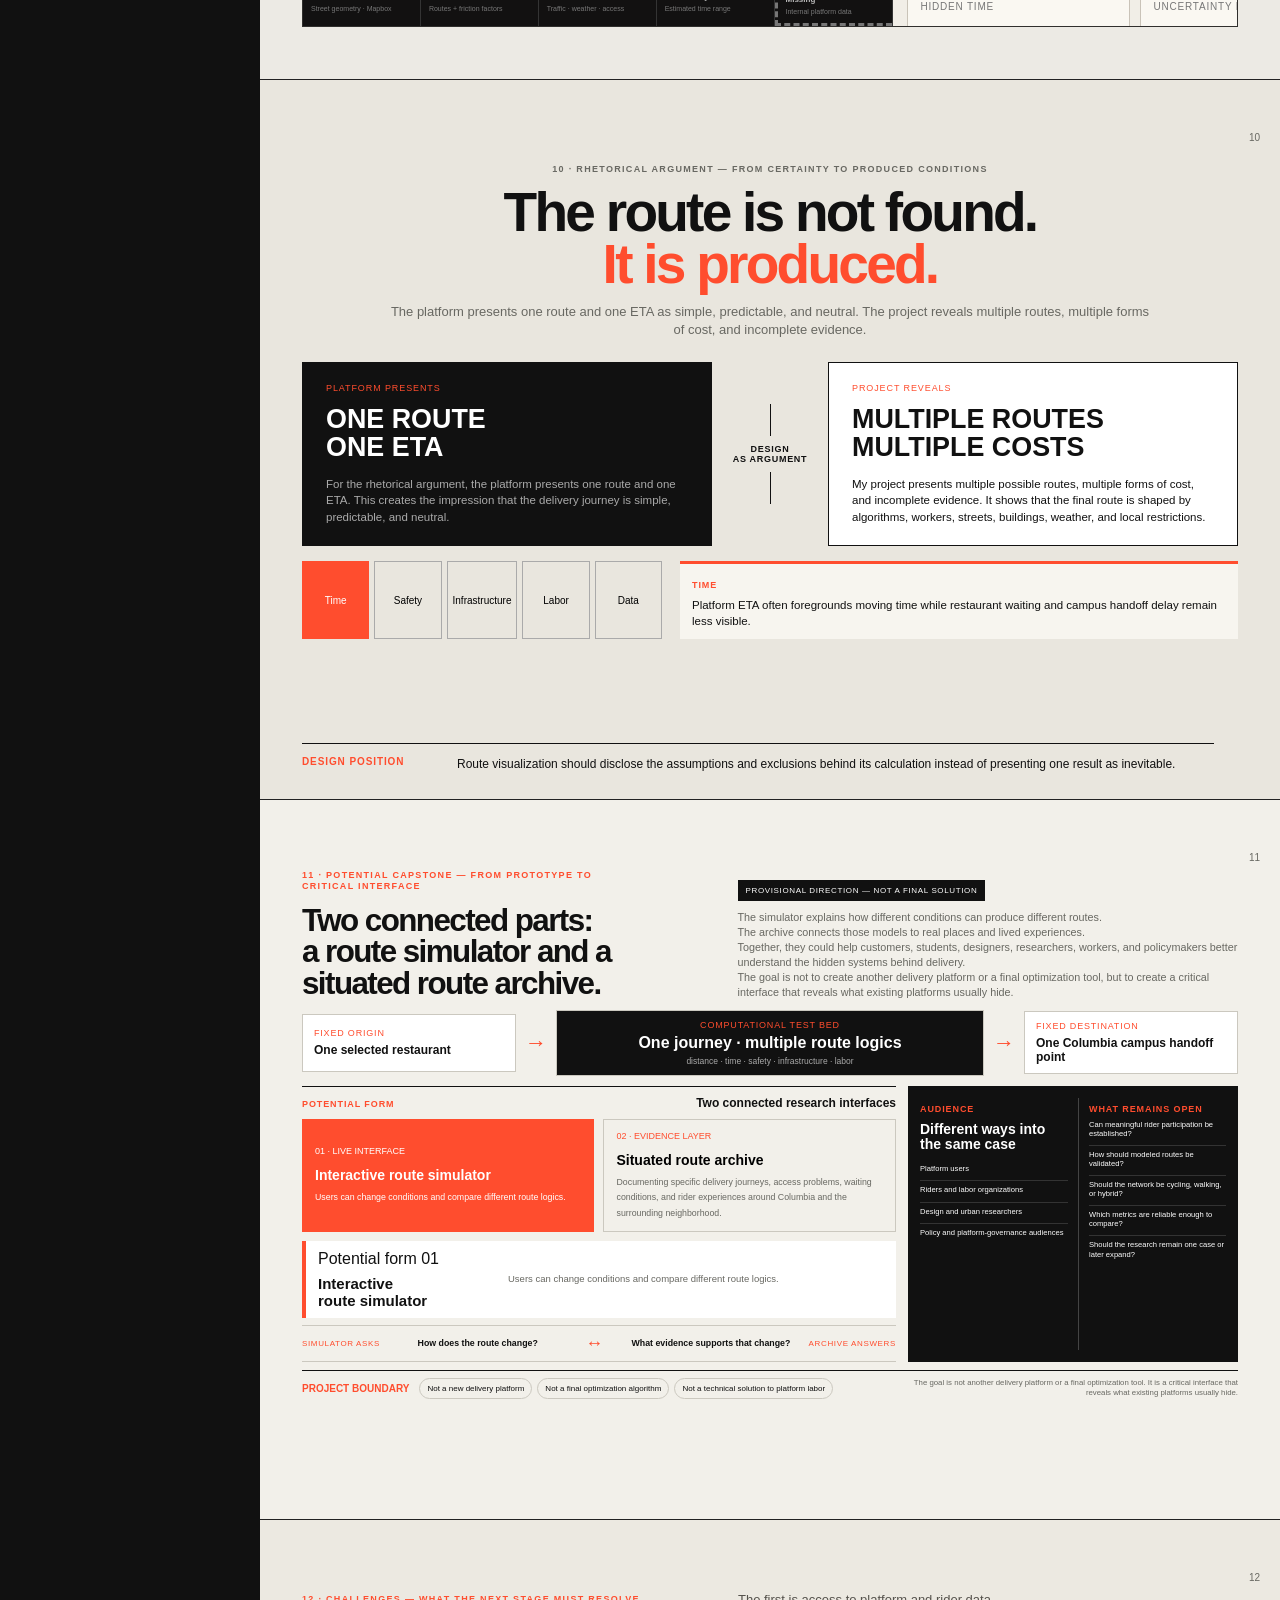
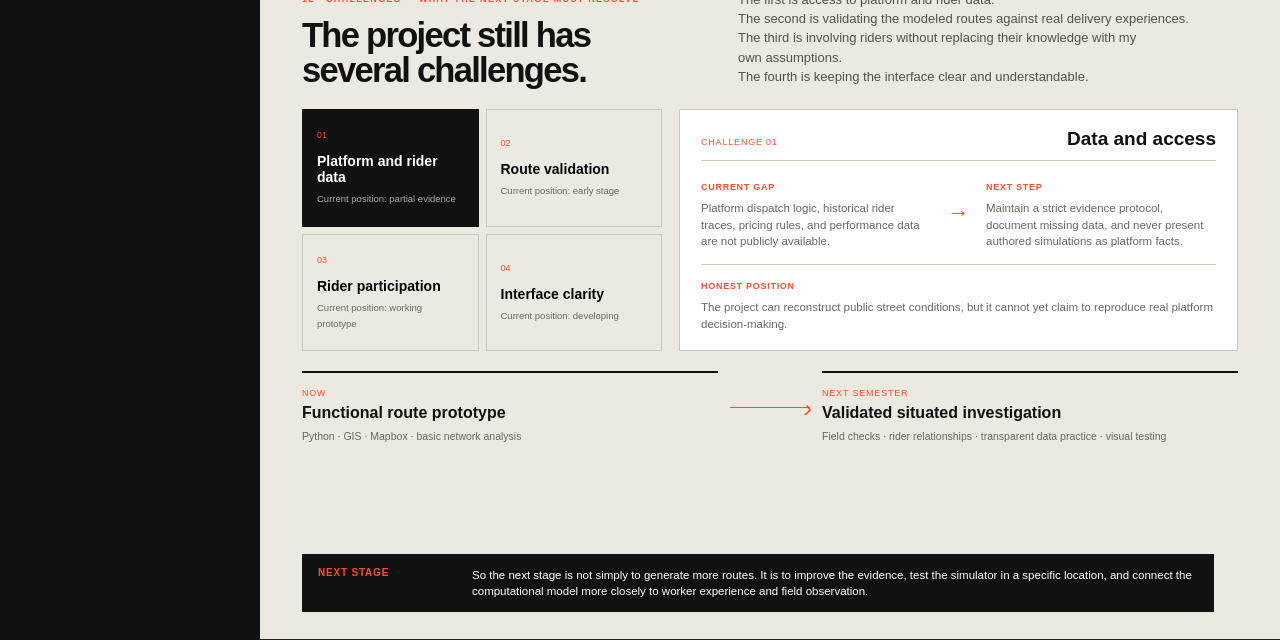
==== commit 666ed5c9: "Add files via upload" ====
--- a/index.html
+++ b/index.html
@@ -2419,6 +2419,789 @@
   }
 }
 
+
+
+/* Chapter 09 — Visual representation embedded in the situated map */
+#s09.visual-map-slide{background:#eceae4}
+#s09 .visual-map-heading{
+  display:grid;
+  grid-template-columns:minmax(0,.82fr) minmax(580px,1.18fr);
+  gap:28px;
+  align-items:stretch;
+  margin-bottom:14px;
+}
+#s09 .visual-map-heading>div{
+  min-width:0;
+  height:100%;
+  display:flex;
+  flex-direction:column;
+  justify-content:flex-start;
+}
+#s09 .visual-map-heading h2{
+  max-width:520px;
+  margin:0;
+  font-size:clamp(30px,2.55vw,42px);
+  line-height:1;
+}
+#s09 .visual-map-heading>p{
+  width:100%;
+  max-width:none;
+  height:100%;
+  min-height:100%;
+  margin:0;
+  padding:9px 0;
+  border-top:1px solid rgba(17,17,17,.34);
+  border-bottom:1px solid rgba(17,17,17,.34);
+  display:flex;
+  align-items:center;
+  color:#55524c;
+  font-size:12px;
+  line-height:1.34;
+}
+#s09>.visual-map-heading,#s09>.visual-map-simulator{
+  width:min(100%,1460px);
+  margin-left:auto;
+  margin-right:auto;
+}
+#s09 .visual-map-simulator{
+  height:calc(100% - 150px);
+  min-height:0;
+  margin-top:0;
+}
+#s09 .visual-map-toolbar{
+  grid-template-columns:minmax(235px,.8fr) minmax(250px,1fr) minmax(310px,1.08fr) auto;
+}
+#s09 .visual-map-principles{
+  display:grid;
+  grid-template-columns:repeat(3,1fr);
+  gap:5px;
+  min-width:0;
+}
+#s09 .visual-map-principles span{
+  min-width:0;
+  padding:7px 8px;
+  border:1px solid #464243;
+  background:#151314;
+}
+#s09 .visual-map-principles b{
+  display:block;
+  color:var(--accent);
+  font-size:8px;
+  text-transform:uppercase;
+  letter-spacing:.08em;
+}
+#s09 .visual-map-principles small{
+  display:block;
+  margin-top:3px;
+  color:#8d898a;
+  font-size:7px;
+  line-height:1.25;
+}
+#s09 .legend-uncertainty{
+  height:8px!important;
+  border:1px solid rgba(255,51,72,.65);
+  background:rgba(255,51,72,.18);
+}
+#s09 .visual-evidence-strip{
+  grid-template-columns:repeat(5,1fr);
+}
+#s09 .visual-evidence-strip span:last-child{
+  border-right:0;
+  border-style:dashed;
+}
+#s09 .realistic-body{
+  grid-template-columns:minmax(0,1.2fr) minmax(480px,.8fr);
+}
+#s09 .realistic-panel{
+  padding:15px 17px 16px;
+  gap:11px;
+}
+#s09 .realistic-panel-heading b{font-size:21px}
+#s09 .realistic-panel-heading p{font-size:10px;max-width:210px}
+#s09 .realistic-route-card{min-height:62px;padding:10px}
+#s09 .realistic-controls{grid-template-columns:repeat(2,1fr)}
+#s09 .realistic-reading{display:block}
+@media (min-width:901px) and (max-width:1260px){
+  #s09 .visual-map-heading{
+    grid-template-columns:minmax(0,.78fr) minmax(500px,1.22fr);
+    gap:22px;
+  }
+  #s09 .visual-map-heading h2{font-size:32px}
+  #s09 .visual-map-heading>p{font-size:10.6px;line-height:1.28}
+  #s09 .visual-map-toolbar{grid-template-columns:1fr 1.2fr}
+  #s09 .visual-map-principles{grid-column:1/-1}
+  #s09 .realistic-actions{justify-content:flex-end}
+  #s09 .realistic-body{grid-template-columns:minmax(0,1fr) minmax(430px,.86fr)}
+}
+@media (max-width:900px){
+  #s09 .visual-map-heading{grid-template-columns:1fr;gap:13px;align-items:start}
+  #s09 .visual-map-heading>p{height:auto;min-height:0;display:block;font-size:13px;line-height:1.44}
+  #s09 .visual-map-simulator{height:auto;min-height:1050px}
+  #s09 .visual-map-principles{grid-template-columns:1fr}
+  #s09 .visual-evidence-strip{grid-template-columns:1fr}
+}
+
+
+
+/* Chapter 09 fixed 16:10 presentation canvas */
+@media (min-width:901px){
+  #s09.visual-map-slide{
+    height:max(720px,calc((100vw - var(--rail-width,260px)) * .625))!important;
+    min-height:max(720px,calc((100vw - var(--rail-width,260px)) * .625))!important;
+    max-height:max(720px,calc((100vw - var(--rail-width,260px)) * .625))!important;
+    overflow:hidden!important;
+  }
+  #s09 .visual-map-simulator{
+    height:calc(100% - 168px)!important;
+    min-height:0!important;
+    overflow:hidden!important;
+  }
+  #s09 .visual-map-toolbar{
+    grid-template-columns:minmax(220px,.82fr) minmax(235px,.92fr) minmax(300px,1.08fr) auto!important;
+    gap:9px!important;
+    padding:8px 10px!important;
+  }
+  #s09 .realistic-body{
+    grid-template-columns:minmax(0,1.18fr) minmax(430px,.82fr)!important;
+    min-height:0!important;
+    overflow:hidden!important;
+  }
+  #s09 .realistic-map-column,#s09 .realistic-map-wrap{min-height:0!important}
+  #s09 .realistic-panel{min-height:0!important;overflow:auto!important}
+  #s09 .realistic-reading{display:block!important}
+}
+
+
+
+/* =====================================================================
+   FINAL 1–12 editorial layout refinement — 2026-08-02
+   Consistent typography, centered composition, safer overflow, and
+   improved readability across the complete 16:10 presentation.
+   ===================================================================== */
+:root{
+  --content-max:1480px;
+  --heading-1:clamp(56px,5.2vw,92px);
+  --heading-2:clamp(34px,2.75vw,46px);
+  --body-large:14px;
+  --body:13px;
+  --body-small:11px;
+}
+body{
+  font-family:-apple-system,BlinkMacSystemFont,"Helvetica Neue",Arial,sans-serif;
+  font-kerning:normal;
+  text-rendering:optimizeLegibility;
+}
+.slide h1,.slide h2,.slide h3{text-wrap:balance}
+.slide p,.slide small{text-wrap:pretty}
+.slide button,.slide select,.slide input{font-family:inherit}
+
+@media (min-width:901px){
+  .slide{
+    height:max(720px,calc((100vw - var(--rail-width,260px)) * .625))!important;
+    min-height:max(720px,calc((100vw - var(--rail-width,260px)) * .625))!important;
+    max-height:max(720px,calc((100vw - var(--rail-width,260px)) * .625))!important;
+    padding:70px 54px 38px!important;
+    overflow:hidden!important;
+  }
+  .slide>.slide-no{top:52px!important;right:20px!important;font-size:10px!important}
+  .slide>:not(.slide-no){width:min(100%,var(--content-max));margin-left:auto;margin-right:auto}
+  .slide .kicker{font-size:9px!important;line-height:1.25!important;letter-spacing:.145em!important;margin-bottom:12px!important}
+}
+
+/* 01 — title */
+@media (min-width:901px){
+  #s01 .title-grid-photo{grid-template-columns:minmax(0,1.1fr) minmax(330px,.9fr);gap:48px;align-content:center}
+  #s01 .title-copy h1{font-size:var(--heading-1)!important;line-height:.9!important;letter-spacing:-.058em!important}
+  #s01 .title-copy h2{font-size:clamp(23px,2vw,34px)!important;line-height:1.05!important;letter-spacing:-.035em!important;max-width:660px!important;margin:15px 0 17px!important}
+  #s01 .title-copy .lead{font-size:clamp(14.5px,1.02vw,17px)!important;line-height:1.48!important;max-width:680px!important;color:#3e3b36!important}
+  #s01 .meta-row{margin-top:18px!important}
+  #s01 .meta-row span{font-size:10px!important;padding:7px 10px!important}
+  #s01 .title-visual-heading{padding:10px 0!important}
+  #s01 .title-visual-heading strong{font-size:13px!important}
+  #s01 .title-image-wrap{padding:16px 28px!important}
+  #s01 .title-image-wrap img{max-width:240px!important;max-height:350px!important}
+  #s01 .title-visual figcaption p{font-size:11.5px!important;line-height:1.42!important;margin-bottom:10px!important}
+}
+
+/* 02 — research questions */
+@media (min-width:901px){
+  #s02.research-slide{grid-template-rows:auto minmax(0,1fr) auto!important;gap:15px!important}
+  #s02 .research-heading-clean{grid-template-columns:minmax(0,1.16fr) minmax(390px,.84fr)!important;gap:34px!important;align-items:end!important;margin:0!important}
+  #s02 .research-heading-clean h2{font-size:clamp(34px,2.6vw,43px)!important;line-height:1.02!important;max-width:760px!important}
+  #s02 .research-heading-clean>p{font-size:13.5px!important;line-height:1.47!important;max-width:520px!important;margin:0 0 2px!important}
+  #s02 .research-sequence{min-height:0!important;height:100%!important}
+  #s02 .research-step{padding:18px 18px 20px!important}
+  #s02 .research-index{font-size:9px!important}
+  #s02 .research-stage{font-size:8.5px!important;margin:13px 0 18px!important}
+  #s02 .research-step h3{font-size:clamp(18px,1.35vw,23px)!important;line-height:1.08!important;margin-bottom:13px!important}
+  #s02 .research-step>p:last-child{font-size:12.5px!important;line-height:1.48!important}
+  #s02 .research-logic-line{margin-top:0!important;font-size:8px!important}
+}
+
+/* 03 — keywords */
+@media (min-width:901px){
+  #s03 .keyword-heading{grid-template-columns:minmax(0,1.08fr) minmax(440px,.92fr)!important;gap:34px!important;align-items:end!important;margin-bottom:16px!important}
+  #s03 .keyword-heading h2{font-size:clamp(34px,2.65vw,44px)!important;line-height:1.02!important;max-width:760px!important}
+  #s03 .keyword-heading>p{font-size:13px!important;line-height:1.45!important;max-width:none!important;margin:0 0 2px!important}
+  #s03 .keyword-experience{height:calc(100% - 137px)!important;min-height:0!important;grid-template-columns:minmax(0,1.52fr) minmax(350px,.48fr)!important}
+  #s03 .keyword-detail{padding:25px 23px 20px!important}
+  #s03 .keyword-detail-role{font-size:9px!important;margin:14px 0 20px!important}
+  #s03 .keyword-detail h3{font-size:clamp(27px,2vw,35px)!important;margin-bottom:13px!important}
+  #s03 .keyword-detail>p{font-size:12.5px!important;line-height:1.48!important}
+  #s03 .keyword-detail-tags{gap:6px!important;margin-top:14px!important}
+  #s03 .keyword-detail-tags span{font-size:7.5px!important;padding:6px 7px!important}
+  #s03 .keyword-detail-logic{padding-top:12px!important;margin-top:auto!important}
+}
+
+/* 04–09 — one consistent heading band */
+@media (min-width:901px){
+  #s04 .fields-heading,#s05 .lineage-heading,#s06 .community-heading,
+  #s07 .experiment-method-heading,#s08 .route-experiment-heading,#s09 .visual-map-heading{
+    display:grid!important;
+    grid-template-columns:minmax(0,.92fr) minmax(560px,1.08fr)!important;
+    gap:30px!important;
+    align-items:stretch!important;
+    margin-bottom:16px!important;
+  }
+  #s04 .fields-heading>div,#s05 .lineage-heading>div,#s06 .community-heading>div,
+  #s07 .experiment-method-heading>div:first-child,#s08 .route-experiment-heading>div:first-child,#s09 .visual-map-heading>div{
+    min-width:0!important;display:flex!important;flex-direction:column!important;justify-content:flex-start!important
+  }
+  #s04 .fields-heading h2,#s05 .lineage-heading h2,#s06 .community-heading h2,
+  #s07 .experiment-method-heading h2,#s08 .route-experiment-heading h2,#s09 .visual-map-heading h2{
+    font-size:clamp(33px,2.55vw,43px)!important;
+    line-height:1.01!important;
+    letter-spacing:-.04em!important;
+    max-width:700px!important;
+    margin:0!important;
+  }
+  #s04 .fields-heading>p,#s05 .lineage-intro,#s06 .community-heading>p,
+  #s07 .experiment-method-intro,#s08 .route-experiment-intro,#s09 .visual-map-heading>p{
+    width:100%!important;max-width:none!important;height:100%!important;min-height:0!important;
+    margin:0!important;padding:10px 0!important;
+    border-top:1px solid rgba(17,17,17,.32)!important;border-bottom:1px solid rgba(17,17,17,.32)!important;
+    align-self:stretch!important;color:#55524c!important
+  }
+  #s04 .fields-heading>p,#s05 .lineage-intro,#s06 .community-heading>p,#s09 .visual-map-heading>p{
+    display:flex!important;align-items:center!important;font-size:13px!important;line-height:1.43!important
+  }
+  #s07 .experiment-method-intro,#s08 .route-experiment-intro{display:flex!important;flex-direction:column!important;justify-content:center!important;gap:7px!important}
+  #s07 .experiment-method-intro>p,#s08 .route-experiment-intro>p{font-size:12.5px!important;line-height:1.42!important;margin:0!important;max-width:none!important;color:#55524c!important}
+}
+
+/* 04 — intersecting fields */
+@media (min-width:901px){
+  #s04 .fields-experience{height:calc(100% - 145px)!important;min-height:0!important;grid-template-columns:minmax(0,1.48fr) minmax(365px,.52fr)!important}
+  #s04 .field-detail{padding:25px 23px 20px!important;overflow:auto!important}
+  #s04 .field-detail-role{margin:14px 0 20px!important;font-size:9px!important}
+  #s04 .field-detail h3{font-size:clamp(27px,2vw,35px)!important;margin:0 0 13px!important}
+  #s04 .field-detail>p:not(.field-detail-role){font-size:12.5px!important;line-height:1.48!important}
+  #s04 .field-contribution{margin-top:18px!important;padding:12px 0!important}
+  #s04 .field-contribution strong{font-size:12.5px!important}
+  #s04 .field-shared-question p{font-size:10.5px!important}
+}
+
+/* 05 — historical lineage */
+@media (min-width:901px){
+  #s05 .lineage-experience{height:calc(100% - 244px)!important;min-height:0!important;grid-template-columns:minmax(0,1.53fr) minmax(350px,.47fr)!important}
+  #s05 .lineage-detail{padding:22px 21px 18px!important;overflow:auto!important}
+  #s05 .lineage-detail-index{font-size:34px!important;margin-bottom:9px!important}
+  #s05 .lineage-detail h3{font-size:clamp(23px,1.75vw,30px)!important;margin:8px 0 9px!important}
+  #s05 .lineage-detail>p:not(.lineage-detail-type){font-size:11.5px!important;line-height:1.43!important}
+  #s05 .lineage-continue,#s05 .lineage-transform{margin-top:10px!important;padding-top:9px!important}
+  #s05 .lineage-reading{margin-top:10px!important;min-height:88px!important}
+  #s05 .lineage-reading article{padding:10px 13px!important}
+  #s05 .lineage-reading strong{font-size:11.5px!important}
+  #s05 .lineage-reading p{font-size:9.7px!important;line-height:1.38!important}
+}
+
+/* 06 — community of practice */
+@media (min-width:901px){
+  #s06 .community-experience{height:calc(100% - 145px)!important;min-height:0!important;grid-template-columns:minmax(0,1.48fr) minmax(365px,.52fr)!important}
+  #s06 .community-detail{padding:24px 22px 18px!important;overflow:auto!important}
+  #s06 .community-detail h3{font-size:clamp(27px,2vw,35px)!important;margin:19px 0 12px!important}
+  #s06 .community-detail>p{font-size:12.5px!important;line-height:1.48!important;margin-bottom:12px!important}
+  #s06 .community-detail-row p{font-size:10.8px!important;line-height:1.4!important}
+  #s06 .community-bottom-notes{gap:10px!important;padding-top:10px!important}
+  #s06 .community-bottom-notes b{font-size:10px!important}
+  #s06 .community-bottom-notes p{font-size:8.5px!important}
+}
+
+/* 07 — methods */
+@media (min-width:901px){
+  #s07 .fixed-case-line{padding:7px 9px!important;grid-template-columns:72px 1fr!important}
+  #s07 .fixed-case-line b{font-size:11px!important}
+  #s07 .experiment-method-body{height:calc(100% - 226px)!important;min-height:0!important;grid-template-columns:minmax(0,1.34fr) minmax(365px,.66fr)!important;gap:16px!important}
+  #s07 .experiment-method-workflow-head{padding:11px 13px!important}
+  #s07 .experiment-method-workflow-head strong{font-size:10px!important}
+  #s07 .experiment-method-step{padding:15px 15px 14px!important}
+  #s07 .experiment-method-step strong{font-size:18px!important;margin:16px 0 7px!important}
+  #s07 .experiment-method-step small{font-size:11px!important;line-height:1.38!important}
+  #s07 .experiment-method-detail{padding:17px 18px!important;overflow:auto!important}
+  #s07 .experiment-method-detail h3{font-size:clamp(22px,1.7vw,29px)!important;margin:14px 0 10px!important}
+  #s07 .experiment-method-detail>p{font-size:11.5px!important;line-height:1.43!important}
+  #s07 .experiment-method-io p{font-size:9.6px!important;line-height:1.35!important}
+  #s07 .experiment-method-footer{margin-top:10px!important;padding-top:9px!important}
+  #s07 .experiment-method-footer p{font-size:8.7px!important;line-height:1.35!important}
+}
+
+/* 08 — computational experiment */
+@media (min-width:901px){
+  #s08 .route-experiment-fixed span{font-size:10px!important;padding:6px 8px!important}
+  #s08 .route-experiment-main{
+    height:calc(100% - 304px)!important;
+    min-height:388px!important;
+    grid-template-columns:minmax(0,1.78fr) minmax(320px,.38fr)!important;
+    gap:14px!important;
+  }
+  #s08 .route-experiment-map-wrap{min-height:100%!important}
+  #s08 .route-experiment-controls{padding:12px 13px!important;overflow:auto!important}
+  #s08 .route-objective-grid button{font-size:8.4px!important;padding:7px 5px!important}
+  #s08 .route-condition-grid{gap:8px 10px!important}
+  #s08 .route-condition-grid label span,#s08 .route-time-only-grid label span{font-size:8.3px!important}
+  #s08 .route-time-only-grid{padding:8px!important}
+  #s08 .route-experiment-results{
+    margin-top:8px!important;
+    min-height:0!important;
+    height:156px!important;
+    grid-template-columns:minmax(430px,.88fr) minmax(0,1.12fr)!important;
+    gap:14px!important;
+  }
+  #s08 .route-experiment-selected{padding:10px 12px!important;gap:7px!important}
+  #s08 .route-selected-heading b{font-size:13px!important}
+  #s08 .route-selected-metrics span{font-size:7.2px!important}
+  #s08 .route-selected-metrics b{font-size:12px!important}
+  #s08 .route-experiment-candidates{padding:9px 11px!important}
+  #s08 .route-experiment-cards{gap:5px!important}
+  #s08 .route-experiment-card{padding:6px 7px!important}
+  #s08 .route-experiment-card strong{font-size:10px!important}
+  #s08 .route-experiment-card>span{font-size:8px!important}
+  #s08 .route-experiment-card small{font-size:7px!important}
+  #s08 .route-experiment-footer{margin-top:7px!important;padding-top:7px!important}
+  #s08 .route-experiment-footer p{font-size:9.2px!important;max-width:760px!important}
+}
+
+/* 09 — visual representation map */
+@media (min-width:901px){
+  #s09.visual-map-slide{padding-bottom:34px!important}
+  #s09 .visual-map-simulator{height:calc(100% - 149px)!important;min-height:0!important;overflow:hidden!important}
+  #s09 .visual-map-toolbar{grid-template-columns:minmax(230px,.8fr) minmax(240px,.88fr) minmax(330px,1.12fr) auto!important;gap:8px!important;padding:8px 9px!important}
+  #s09 .visual-map-principles span{padding:6px 7px!important}
+  #s09 .visual-map-principles small{font-size:7.2px!important}
+  #s09 .realistic-body{grid-template-columns:minmax(0,1.38fr) minmax(420px,.62fr)!important}
+  #s09 .realistic-panel{padding:13px 14px!important;gap:9px!important;overflow:auto!important}
+  #s09 .realistic-panel-heading b{font-size:18px!important}
+  #s09 .realistic-panel-heading p{font-size:8.8px!important}
+  #s09 .realistic-route-card{min-height:56px!important;padding:8px!important}
+  #s09 .rr-copy b{font-size:9.5px!important}
+  #s09 .realistic-controls{gap:6px 10px!important;padding-top:8px!important}
+  #s09 .realistic-controls label span{font-size:7.8px!important}
+  #s09 .realistic-metrics b{font-size:13px!important}
+  #s09 .realistic-reading p{font-size:8.8px!important;line-height:1.34!important}
+  #s09 .visual-evidence-strip span{padding:7px 8px!important;font-size:7px!important}
+}
+
+/* 10 — rhetorical argument */
+@media (min-width:901px){
+  #s10 .ra-heading{max-width:1180px!important;margin:0 auto!important;text-align:center!important}
+  #s10 .ra-heading h2{font-size:clamp(48px,4.3vw,72px)!important;line-height:.94!important;margin:0 0 12px!important}
+  #s10 .ra-heading>p:last-child{font-size:13px!important;line-height:1.42!important;max-width:760px!important;margin:0 auto!important}
+  #s10 .ra-contrast{max-width:1180px!important;margin-top:22px!important}
+  #s10 .ra-contrast article{min-height:178px!important;padding:20px 23px!important}
+  #s10 .ra-contrast article p{font-size:11.5px!important;line-height:1.42!important}
+  #s10 .ra-factor-area{max-width:1180px!important;margin-top:15px!important}
+  #s10 .ra-factor-readout p{font-size:11.5px!important}
+  #s10 .ra-position{left:auto!important;right:auto!important;bottom:27px!important;width:min(calc(100% - 108px),var(--content-max))!important}
+}
+
+/* 11 — potential capstone */
+@media (min-width:901px){
+  #s11 .pc-heading-revised{grid-template-columns:minmax(0,1.03fr) minmax(470px,.97fr)!important;gap:34px!important;align-items:end!important}
+  #s11 .pc-heading-revised h2{font-size:clamp(32px,2.55vw,43px)!important;line-height:1.01!important;max-width:760px!important}
+  #s11 .pc-heading-revised>div:last-child p{font-size:12.5px!important;line-height:1.44!important}
+  #s11 .pc-status{font-size:8px!important;padding:6px 8px!important;margin-bottom:9px!important}
+  #s11 .pc-scope-revised{margin-top:14px!important}
+  #s11 .pc-endpoint,#s11 .pc-core{min-height:68px!important;padding:11px 13px!important}
+  #s11 .pc-core strong{font-size:18px!important}
+  #s11 .pc-revised-layout{grid-template-columns:minmax(0,1.52fr) minmax(330px,.48fr)!important;gap:15px!important;margin-top:14px!important}
+  #s11 .pc-components-two>button{min-height:118px!important;padding:13px 14px!important}
+  #s11 .pc-components-two>button b{font-size:15px!important;margin:14px 0 6px!important}
+  #s11 .pc-components-two>button small{font-size:9.8px!important;line-height:1.38!important}
+  #s11 .pc-component-detail-wide{min-height:80px!important;grid-template-columns:190px 1fr!important;padding:11px 14px!important}
+  #s11 .pc-component-detail-wide h3{font-size:17px!important}
+  #s11 .pc-component-detail-wide p{font-size:10.8px!important}
+  #s11 .pc-context-panel{padding:14px 15px!important;gap:11px!important;min-height:0!important}
+  #s11 .pc-context-panel h3{font-size:16px!important}
+  #s11 .pc-audience-list span,#s11 .pc-question-list span{font-size:8.8px!important;padding:5px 0!important}
+  #s11 .pc-boundary-revised{margin-top:12px!important;padding-top:9px!important}
+  #s11 .pc-boundary-revised p{font-size:8.8px!important;max-width:390px!important}
+}
+
+/* 12 — challenges */
+@media (min-width:901px){
+  #s12 .ch-heading{display:grid!important;grid-template-columns:minmax(0,1fr) minmax(500px,1fr)!important;gap:36px!important;align-items:end!important}
+  #s12 .ch-heading h2{font-size:clamp(34px,2.7vw,45px)!important;line-height:1.02!important;max-width:720px!important}
+  #s12 .ch-heading>p{font-size:13px!important;line-height:1.48!important;margin:0 0 2px!important;color:#55524c!important}
+  #s12 .ch-layout{grid-template-columns:360px minmax(0,1fr)!important;gap:17px!important;margin-top:21px!important}
+  #s12 .ch-cards button{min-height:112px!important;padding:14px!important}
+  #s12 .ch-cards b{font-size:14px!important}
+  #s12 .ch-cards small{font-size:9.5px!important;line-height:1.3!important}
+  #s12 .ch-detail{min-height:230px!important;padding:18px 21px!important}
+  #s12 .ch-detail-top b{font-size:19px!important}
+  #s12 .ch-gap-plan article p,#s12 .ch-honesty p{font-size:11.5px!important;line-height:1.43!important}
+  #s12 .ch-forward-plan{margin-top:20px!important}
+  #s12 .ch-forward-plan b{font-size:16px!important}
+  #s12 .ch-forward-plan small{font-size:10.5px!important}
+  #s12 .ch-conclusion{left:auto!important;right:auto!important;bottom:27px!important;width:min(calc(100% - 108px),var(--content-max))!important;padding:13px 16px!important}
+  #s12 .ch-conclusion p{font-size:11.5px!important;line-height:1.4!important}
+}
+
+/* Laptop-width safeguards */
+@media (min-width:901px) and (max-width:1320px){
+  .slide{padding-left:42px!important;padding-right:42px!important}
+  #s04 .fields-heading,#s05 .lineage-heading,#s06 .community-heading,
+  #s07 .experiment-method-heading,#s08 .route-experiment-heading,#s09 .visual-map-heading{
+    grid-template-columns:minmax(0,.78fr) minmax(480px,1.22fr)!important;gap:22px!important
+  }
+  #s04 .fields-heading>p,#s05 .lineage-intro,#s06 .community-heading>p,#s09 .visual-map-heading>p{font-size:11.5px!important;line-height:1.36!important}
+  #s07 .experiment-method-intro>p,#s08 .route-experiment-intro>p{font-size:10.8px!important;line-height:1.35!important}
+  #s03 .keyword-experience,#s04 .fields-experience,#s06 .community-experience{grid-template-columns:minmax(0,1.42fr) minmax(330px,.58fr)!important}
+  #s09 .realistic-body{grid-template-columns:minmax(0,1fr) minmax(410px,.82fr)!important}
+  #s11 .pc-heading-revised{grid-template-columns:minmax(0,.9fr) minmax(430px,1.1fr)!important}
+}
+
+@media (max-width:900px){
+  .slide{overflow:visible!important}
+  #s01 .title-copy .lead,#s02 .research-heading-clean>p,#s03 .keyword-heading>p,
+  #s04 .fields-heading>p,#s05 .lineage-intro,#s06 .community-heading>p,
+  #s07 .experiment-method-intro>p,#s08 .route-experiment-intro>p,#s09 .visual-map-heading>p,
+  #s11 .pc-heading-revised>div:last-child p,#s12 .ch-heading>p{font-size:13px!important;line-height:1.48!important}
+}
+
+
+
+/* Final flow fixes: keep flex-based chapters inside the 16:10 canvas */
+@media (min-width:901px){
+  #s02,#s04,#s06,#s07,#s08{
+    display:flex!important;
+    flex-direction:column!important;
+    justify-content:flex-start!important;
+    align-items:stretch!important;
+  }
+  #s02 .research-heading-clean,#s02 .research-logic-line,
+  #s04 .fields-heading,#s06 .community-heading,
+  #s07 .experiment-method-heading,#s07 .experiment-method-footer,
+  #s08 .route-experiment-heading,#s08 .route-experiment-results,#s08 .route-experiment-footer{
+    flex:0 0 auto!important;
+  }
+  #s02 .research-sequence,#s04 .fields-experience,#s06 .community-experience,
+  #s07 .experiment-method-body,#s08 .route-experiment-main{
+    flex:1 1 auto!important;
+    height:auto!important;
+    min-height:0!important;
+  }
+  #s02{gap:15px!important}
+  #s02 .research-heading-clean{margin:0!important}
+  #s02 .research-logic-line{margin:0!important}
+  #s04 .fields-heading,#s06 .community-heading,#s07 .experiment-method-heading,#s08 .route-experiment-heading{margin-bottom:16px!important}
+  #s07 .experiment-method-footer{margin-top:10px!important}
+  #s08 .route-experiment-results{margin-top:10px!important}
+  #s08 .route-experiment-footer{margin-top:8px!important}
+}
+
+
+
+/* Final laptop fit audit */
+@media (min-width:901px){
+  #s03 .keyword-experience{height:calc(100% - 148px)!important}
+  #s05 .lineage-experience{height:calc(100% - 247px)!important}
+  #s09 .visual-map-simulator{height:calc(100% - 168px)!important}
+}
+@media (min-width:901px) and (max-width:1440px){
+  #s11 .pc-heading-revised{gap:26px!important}
+  #s11 .pc-heading-revised h2{font-size:clamp(30px,2.45vw,38px)!important}
+  #s11 .pc-heading-revised>div:last-child p{font-size:10.8px!important;line-height:1.38!important}
+  #s11 .pc-scope-revised{margin-top:10px!important;grid-template-columns:minmax(135px,.75fr) 24px minmax(260px,1.5fr) 24px minmax(150px,.75fr)!important}
+  #s11 .pc-endpoint,#s11 .pc-core{min-height:58px!important;padding:9px 11px!important}
+  #s11 .pc-endpoint b{font-size:12px!important}
+  #s11 .pc-core strong{font-size:16px!important}
+  #s11 .pc-core span{font-size:8.5px!important}
+  #s11 .pc-revised-layout{margin-top:10px!important;grid-template-columns:minmax(0,1.42fr) minmax(330px,.58fr)!important;gap:12px!important}
+  #s11 .pc-components-two>button{min-height:100px!important;padding:11px 12px!important}
+  #s11 .pc-components-two>button b{font-size:14px!important;margin:11px 0 5px!important}
+  #s11 .pc-components-two>button small{font-size:8.8px!important;line-height:1.34!important}
+  #s11 .pc-component-detail-wide{min-height:68px!important;grid-template-columns:170px 1fr!important;padding:9px 12px!important}
+  #s11 .pc-component-detail-wide h3{font-size:15px!important}
+  #s11 .pc-component-detail-wide p{font-size:9.5px!important}
+  #s11 .pc-linkage{margin-top:7px!important;padding:7px 0!important}
+  #s11 .pc-linkage b{font-size:8.8px!important}
+  #s11 .pc-context-panel{grid-template-columns:1fr 1fr!important;grid-template-rows:1fr!important;gap:10px!important;padding:12px!important;min-height:0!important}
+  #s11 .pc-context-panel section+section{border-top:0!important;border-left:1px solid #444!important;padding-top:0!important;padding-left:10px!important}
+  #s11 .pc-context-panel h3{font-size:14px!important;margin:6px 0 8px!important}
+  #s11 .pc-context-panel p{display:none!important}
+  #s11 .pc-audience-list,#s11 .pc-question-list{gap:3px!important}
+  #s11 .pc-audience-list span,#s11 .pc-question-list span{font-size:7.6px!important;line-height:1.2!important;padding:4px 0!important}
+  #s11 .pc-boundary-revised{margin-top:8px!important;padding-top:7px!important;gap:5px!important}
+  #s11 .pc-boundary-revised span{font-size:8px!important;padding:5px 7px!important}
+  #s11 .pc-boundary-revised p{font-size:7.8px!important;max-width:330px!important}
+}
+
+
+@media (min-width:901px){#s03 .keyword-experience{height:calc(100% - 152px)!important}}
+
+@media (min-width:901px){#s05 .lineage-experience{height:calc(100% - 249px)!important}}
+
+@media (min-width:901px){#s03 .keyword-experience{height:calc(100% - 153px)!important}}
+
+@media (min-width:901px){#s03 .keyword-experience{height:calc(100% - 155px)!important}}
+
+
+/* =====================================================================
+   CHAPTER 08 — CONSISTENT 16:10 CANVAS
+   Keep the same overall slide proportion as Chapters 01–12 while giving
+   the dynamic map the largest possible area inside the shared canvas.
+   ===================================================================== */
+@media (min-width:901px){
+  #s08.route-experiment-slide{
+    aspect-ratio:auto!important;
+    height:max(720px,calc((100vw - var(--rail-width,260px)) * .625))!important;
+    min-height:max(720px,calc((100vw - var(--rail-width,260px)) * .625))!important;
+    max-height:max(720px,calc((100vw - var(--rail-width,260px)) * .625))!important;
+    overflow:hidden!important;
+    display:grid!important;
+    grid-template-columns:minmax(0,1.62fr) minmax(340px,.38fr)!important;
+    grid-template-rows:auto minmax(0,1fr) 116px 118px!important;
+    column-gap:14px!important;
+    row-gap:8px!important;
+    align-content:stretch!important;
+    padding-top:70px!important;
+    padding-bottom:34px!important;
+  }
+
+  #s08>.route-experiment-heading{
+    grid-column:1 / -1!important;
+    grid-row:1!important;
+    width:auto!important;
+    max-width:none!important;
+    margin:0 0 3px!important;
+  }
+
+  #s08>.route-experiment-main,
+  #s08>.route-experiment-results{
+    display:contents!important;
+    width:auto!important;
+    height:auto!important;
+    min-height:0!important;
+    margin:0!important;
+  }
+
+  #s08 .route-experiment-map-wrap{
+    grid-column:1!important;
+    grid-row:2 / 5!important;
+    width:100%!important;
+    height:100%!important;
+    min-height:0!important;
+    align-self:stretch!important;
+  }
+
+  #s08 .route-experiment-controls{
+    grid-column:2!important;
+    grid-row:2!important;
+    width:100%!important;
+    height:auto!important;
+    min-height:0!important;
+    padding:10px 11px!important;
+    overflow-x:hidden!important;
+    overflow-y:auto!important;
+  }
+  #s08 .route-objective-head,
+  #s08 .route-condition-head,
+  #s08 .route-time-only-head{margin-bottom:6px!important}
+  #s08 .route-objective-grid{gap:4px!important;margin-bottom:8px!important}
+  #s08 .route-objective-grid button{padding:6px 4px!important;font-size:7.8px!important}
+  #s08 .route-condition-grid{gap:6px 8px!important}
+  #s08 .route-condition-grid label span,
+  #s08 .route-time-only-grid label span{font-size:7.7px!important;line-height:1.2!important}
+  #s08 .route-time-only-grid{padding:6px!important;gap:6px!important}
+
+  #s08 .route-experiment-selected{
+    grid-column:2!important;
+    grid-row:3!important;
+    height:auto!important;
+    min-height:0!important;
+    padding:8px 10px!important;
+    gap:5px!important;
+    overflow:hidden!important;
+  }
+  #s08 .route-selected-heading{gap:3px!important}
+  #s08 .route-selected-heading b{font-size:11.5px!important;line-height:1.1!important}
+  #s08 .route-selected-heading small{font-size:7px!important}
+  #s08 .route-selected-metrics{
+    grid-template-columns:repeat(3,minmax(0,1fr))!important;
+    gap:4px 6px!important;
+  }
+  #s08 .route-selected-metrics article:nth-child(4){border-left:0!important;padding-left:0!important}
+  #s08 .route-selected-metrics span{font-size:6.5px!important}
+  #s08 .route-selected-metrics b{font-size:10.5px!important}
+  #s08 .route-time-breakdown{height:6px!important}
+  #s08 .route-time-labels{font-size:6.4px!important;gap:4px!important}
+
+  #s08 .route-experiment-candidates{
+    grid-column:2!important;
+    grid-row:4!important;
+    height:auto!important;
+    min-height:0!important;
+    padding:7px 8px!important;
+    overflow:hidden!important;
+  }
+  #s08 .route-candidates-heading{margin-bottom:5px!important}
+  #s08 .route-candidates-heading span{font-size:7.5px!important}
+  #s08 .route-candidates-heading small{display:none!important}
+  #s08 .route-experiment-cards{
+    grid-template-columns:repeat(2,minmax(0,1fr))!important;
+    gap:4px!important;
+    min-height:0!important;
+  }
+  #s08 .route-experiment-card{padding:5px 6px!important;gap:2px 5px!important}
+  #s08 .route-experiment-card strong{font-size:8.7px!important;line-height:1.05!important;padding-right:18px!important;min-height:18px!important}
+  #s08 .route-experiment-card>span{font-size:6.8px!important}
+  #s08 .route-experiment-card small{font-size:6px!important;line-height:1.05!important}
+  #s08 .route-experiment-card.recommended::after{font-size:5.7px!important;padding:2px 3px!important}
+
+  #s08>.route-experiment-footer{display:none!important}
+  #s08 .route-experiment-map-label{max-width:210px!important}
+  #s08 .route-experiment-map-label b{font-size:10px!important}
+  #s08 .route-experiment-legend{font-size:8.5px!important;padding:7px 8px!important;gap:9px!important}
+}
+
+@media (min-width:901px) and (max-width:1260px){
+  #s08.route-experiment-slide{
+    grid-template-columns:minmax(0,1.56fr) minmax(315px,.44fr)!important;
+    grid-template-rows:auto minmax(0,1fr) 112px 114px!important;
+    column-gap:11px!important;
+  }
+  #s08 .route-experiment-heading{margin-bottom:0!important}
+  #s08 .route-experiment-intro>p{font-size:10.4px!important;line-height:1.31!important}
+  #s08 .route-experiment-fixed span{font-size:8.8px!important;padding:5px 6px!important}
+}
+
+@media (max-width:900px){
+  #s08.route-experiment-slide{height:auto!important;max-height:none!important;overflow:visible!important}
+  #s08 .route-experiment-map-wrap{min-height:620px!important}
+}
+
+
+
+/* =====================================================================
+   CHAPTER 08 — SCROLLABLE RIGHT INFORMATION COLUMN
+   Keep the map fixed while all controls, metrics, and route cards remain
+   accessible through one independent vertical scroll area.
+   ===================================================================== */
+@media (min-width:901px){
+  #s08.route-experiment-slide{
+    grid-template-columns:minmax(0,1fr)!important;
+    grid-template-rows:auto minmax(0,1fr)!important;
+    column-gap:0!important;
+    row-gap:9px!important;
+  }
+
+  #s08>.route-experiment-heading{
+    grid-column:1!important;
+    grid-row:1!important;
+  }
+
+  #s08>.route-experiment-main{
+    display:grid!important;
+    grid-template-columns:minmax(0,1.62fr) minmax(340px,.38fr)!important;
+    grid-template-rows:minmax(0,1fr)!important;
+    gap:14px!important;
+    grid-column:1!important;
+    grid-row:2!important;
+    width:100%!important;
+    height:100%!important;
+    min-height:0!important;
+    margin:0!important;
+    overflow:hidden!important;
+  }
+
+  #s08 .route-experiment-map-wrap{
+    grid-column:1!important;
+    grid-row:1!important;
+    width:100%!important;
+    height:100%!important;
+    min-height:0!important;
+  }
+
+  #s08 .route-experiment-sidebar{
+    grid-column:2!important;
+    grid-row:1!important;
+    display:flex!important;
+    flex-direction:column!important;
+    gap:9px!important;
+    width:100%!important;
+    height:100%!important;
+    min-height:0!important;
+    max-height:100%!important;
+    overflow-x:hidden!important;
+    overflow-y:auto!important;
+    overscroll-behavior:contain!important;
+    scrollbar-gutter:stable!important;
+    padding:0 5px 10px 0!important;
+    scroll-behavior:smooth;
+    scrollbar-width:thin;
+    scrollbar-color:#7b776f #dedad1;
+  }
+  #s08 .route-experiment-sidebar::-webkit-scrollbar{width:8px}
+  #s08 .route-experiment-sidebar::-webkit-scrollbar-track{background:#dedad1}
+  #s08 .route-experiment-sidebar::-webkit-scrollbar-thumb{background:#7b776f;border:2px solid #dedad1;border-radius:999px}
+  #s08 .route-experiment-sidebar::-webkit-scrollbar-thumb:hover{background:#4d4a45}
+
+  #s08 .route-experiment-controls,
+  #s08 .route-experiment-selected,
+  #s08 .route-experiment-candidates{
+    grid-column:auto!important;
+    grid-row:auto!important;
+    width:100%!important;
+    height:auto!important;
+    min-height:0!important;
+    flex:0 0 auto!important;
+    overflow:visible!important;
+  }
+
+  #s08 .route-experiment-controls{padding:12px 13px!important}
+  #s08 .route-objective-grid button{font-size:8.4px!important;padding:7px 5px!important}
+  #s08 .route-condition-grid label span,
+  #s08 .route-time-only-grid label span{font-size:8.2px!important}
+
+  #s08 .route-experiment-selected{padding:10px 11px!important;gap:7px!important}
+  #s08 .route-selected-heading b{font-size:12.5px!important}
+  #s08 .route-selected-heading small{font-size:7.5px!important}
+  #s08 .route-selected-metrics span{font-size:7px!important}
+  #s08 .route-selected-metrics b{font-size:11.5px!important}
+
+  #s08 .route-experiment-candidates{padding:9px 10px 10px!important}
+  #s08 .route-candidates-heading small{display:block!important;font-size:7px!important}
+  #s08 .route-experiment-cards{
+    grid-template-columns:repeat(2,minmax(0,1fr))!important;
+    min-height:118px!important;
+    gap:5px!important;
+  }
+  #s08 .route-experiment-card{padding:6px 7px!important}
+  #s08 .route-experiment-card strong{font-size:9.2px!important;min-height:20px!important}
+  #s08 .route-experiment-card>span{font-size:7.2px!important}
+  #s08 .route-experiment-card small{font-size:6.4px!important}
+}
+
+@media (max-width:900px){
+  #s08 .route-experiment-sidebar{
+    display:flex!important;
+    flex-direction:column!important;
+    gap:12px!important;
+    overflow:visible!important;
+    min-height:0!important;
+  }
+}
+
 </style>
 </head>
 <body>
@@ -2429,7 +3212,7 @@
   <nav id="nav"></nav>
   <div class="rail-footer">
     <span>Research foundations</span>
-    <b>13 sections · 16:10</b>
+    <b>12 sections · 16:10</b>
   </div>
 </aside>
 <main>
@@ -2440,7 +3223,7 @@
       <p class="kicker">01 · Title — Why I research this problem</p>
       <h1>Behind the Route</h1>
       <h2>Making the invisible networks of urban food delivery perceptible</h2>
-      <p class="lead">As a Columbia University student, I often order food delivery. The app shows one route and one estimated arrival time, but the real journey is shaped by traffic, weather, restaurant waiting, rider decisions, and campus access. This mismatch between a clean interface and a complicated delivery experience is the starting point of my project. This mismatch between a clean interface and a complicated journey is the starting point of the project.</p>
+      <p class="lead">As a Columbia University student, I often order food delivery. The app shows one route and one estimated arrival time, but the real journey is shaped by traffic, weather, restaurant waiting, rider decisions, and campus access. This mismatch between a clean interface and a complicated delivery experience is the starting point of my project.</p>
       <div class="meta-row"><span>Urban food delivery</span><span>Critical visualization</span><span>Platform labor</span></div>
     </div>
 
@@ -2844,7 +3627,7 @@
   <header class="route-experiment-heading">
     <div>
       <p class="kicker">08 · Computational experiment — The beginning of the simulator</p>
-      <h2>One journey,<br>multiple route logics.</h2>
+      <h2>One journey, multiple route logics and hidden infrastructures.</h2>
     </div>
     <div class="route-experiment-intro">
       <p>This method becomes a computational experiment called <em>One Journey, Multiple Route Logics</em>. The origin and destination remain the same, but the route changes depending on how the journey is evaluated. One route may be the shortest; another may be faster during traffic; another may use more bicycle lanes; and another may avoid difficult intersections, steep slopes, or restricted entrances. The experiment does not try to identify one universally correct route. Instead, it demonstrates that different priorities and conditions can produce different routes within the same journey. This is the beginning of the simulator.</p>
@@ -2874,55 +3657,55 @@
       </div>
     </section>
 
-    <aside class="route-experiment-controls">
-      <div class="route-objective-head"><span>Route objective</span><b id="experimentObjectiveLabel">Balanced</b></div>
-      <div class="route-objective-grid" role="tablist" aria-label="Route calculation objectives">
-        <button class="active" type="button" data-experiment-objective="balanced">Balanced</button>
-        <button type="button" data-experiment-objective="shortest">Shortest</button>
-        <button type="button" data-experiment-objective="fastest">Fastest</button>
-        <button type="button" data-experiment-objective="bike">Bike priority</button>
-        <button type="button" data-experiment-objective="slope">Low slope</button>
-        <button type="button" data-experiment-objective="risk">Lower risk</button>
-      </div>
-
-      <div class="route-condition-head"><span>Situated conditions</span><small>These can change route ranking</small></div>
-      <div class="route-condition-grid">
-        <label><span>Traffic <b id="experimentTrafficValue">45%</b></span><input id="experimentTraffic" type="range" min="0" max="100" value="45"></label>
-        <label><span>Weather exposure <b id="experimentWeatherValue">25%</b></span><input id="experimentWeather" type="range" min="0" max="100" value="25"></label>
-        <label><span>Slope sensitivity <b id="experimentSlopeValue">45%</b></span><input id="experimentSlope" type="range" min="0" max="100" value="45"></label>
-        <label><span>Bike-lane priority <b id="experimentBikeValue">60%</b></span><input id="experimentBike" type="range" min="0" max="100" value="60"></label>
-        <label><span>Risk sensitivity <b id="experimentRiskValue">50%</b></span><input id="experimentRisk" type="range" min="0" max="100" value="50"></label>
-        <label><span>Road restriction</span><select id="experimentClosure"><option value="none">None</option><option value="broadway">Broadway corridor</option><option value="amsterdam">Amsterdam corridor</option><option value="morningside">Morningside corridor</option></select></label>
-      </div>
-
-      <div class="route-time-only-head"><span>Time-only variables</span><small>Do not alter route geometry</small></div>
-      <div class="route-time-only-grid">
-        <label><span>Restaurant wait <b id="experimentWaitValue">8 min</b></span><input id="experimentWait" type="range" min="0" max="20" value="8"></label>
-        <label><span>Campus handoff <b id="experimentHandoffValue">4 min</b></span><input id="experimentHandoff" type="range" min="0" max="15" value="4"></label>
-      </div>
-    </aside>
-  </div>
-
-  <div class="route-experiment-results">
-    <div class="route-experiment-selected" aria-live="polite">
-      <div class="route-selected-heading"><span>Selected route</span><b id="experimentSelectedName">Waiting for routes</b><small id="experimentRouteLogic">—</small></div>
-      <div class="route-selected-metrics">
-        <article><span>Distance</span><b id="experimentDistance">—</b></article>
-        <article><span>Moving time</span><b id="experimentMoveTime">—</b></article>
-        <article><span>Bike support</span><b id="experimentBikeCoverage">—</b></article>
-        <article><span>Slope effort</span><b id="experimentSlopeCost">—</b></article>
-        <article><span>Risk exposure</span><b id="experimentRiskMetric">—</b></article>
-        <article class="total"><span>Total delivery</span><b id="experimentTotalTime">—</b></article>
-      </div>
-      <div class="route-time-breakdown" aria-label="Delivery time breakdown">
-        <i id="experimentMovingSegment"></i><i id="experimentWaitSegment"></i><i id="experimentHandoffSegment"></i>
-      </div>
-      <div class="route-time-labels"><span>Moving <b id="experimentMovingLabel">—</b></span><span>Restaurant wait <b id="experimentWaitLabel">—</b></span><span>Campus handoff <b id="experimentHandoffLabel">—</b></span></div>
-    </div>
-
-    <div class="route-experiment-candidates">
-      <div class="route-candidates-heading"><span>Street-following candidates</span><small>Click a card or route to inspect it</small></div>
-      <div id="routeExperimentCards" class="route-experiment-cards"></div>
+    <div class="route-experiment-sidebar" tabindex="0" aria-label="Route controls, selected route metrics, and candidate routes. Scroll vertically to view all content.">
+      <aside class="route-experiment-controls">
+        <div class="route-objective-head"><span>Route objective</span><b id="experimentObjectiveLabel">Balanced</b></div>
+        <div class="route-objective-grid" role="tablist" aria-label="Route calculation objectives">
+          <button class="active" type="button" data-experiment-objective="balanced">Balanced</button>
+          <button type="button" data-experiment-objective="shortest">Shortest</button>
+          <button type="button" data-experiment-objective="fastest">Fastest</button>
+          <button type="button" data-experiment-objective="bike">Bike priority</button>
+          <button type="button" data-experiment-objective="slope">Low slope</button>
+          <button type="button" data-experiment-objective="risk">Lower risk</button>
+        </div>
+  
+        <div class="route-condition-head"><span>Situated conditions</span><small>These can change route ranking</small></div>
+        <div class="route-condition-grid">
+          <label><span>Traffic <b id="experimentTrafficValue">45%</b></span><input id="experimentTraffic" type="range" min="0" max="100" value="45"></label>
+          <label><span>Weather exposure <b id="experimentWeatherValue">25%</b></span><input id="experimentWeather" type="range" min="0" max="100" value="25"></label>
+          <label><span>Slope sensitivity <b id="experimentSlopeValue">45%</b></span><input id="experimentSlope" type="range" min="0" max="100" value="45"></label>
+          <label><span>Bike-lane priority <b id="experimentBikeValue">60%</b></span><input id="experimentBike" type="range" min="0" max="100" value="60"></label>
+          <label><span>Risk sensitivity <b id="experimentRiskValue">50%</b></span><input id="experimentRisk" type="range" min="0" max="100" value="50"></label>
+          <label><span>Road restriction</span><select id="experimentClosure"><option value="none">None</option><option value="broadway">Broadway corridor</option><option value="amsterdam">Amsterdam corridor</option><option value="morningside">Morningside corridor</option></select></label>
+        </div>
+  
+        <div class="route-time-only-head"><span>Time-only variables</span><small>Do not alter route geometry</small></div>
+        <div class="route-time-only-grid">
+          <label><span>Restaurant wait <b id="experimentWaitValue">8 min</b></span><input id="experimentWait" type="range" min="0" max="20" value="8"></label>
+          <label><span>Campus handoff <b id="experimentHandoffValue">4 min</b></span><input id="experimentHandoff" type="range" min="0" max="15" value="4"></label>
+        </div>
+      </aside>
+
+          <div class="route-experiment-selected" aria-live="polite">
+            <div class="route-selected-heading"><span>Selected route</span><b id="experimentSelectedName">Waiting for routes</b><small id="experimentRouteLogic">—</small></div>
+            <div class="route-selected-metrics">
+              <article><span>Distance</span><b id="experimentDistance">—</b></article>
+              <article><span>Moving time</span><b id="experimentMoveTime">—</b></article>
+              <article><span>Bike support</span><b id="experimentBikeCoverage">—</b></article>
+              <article><span>Slope effort</span><b id="experimentSlopeCost">—</b></article>
+              <article><span>Risk exposure</span><b id="experimentRiskMetric">—</b></article>
+              <article class="total"><span>Total delivery</span><b id="experimentTotalTime">—</b></article>
+            </div>
+            <div class="route-time-breakdown" aria-label="Delivery time breakdown">
+              <i id="experimentMovingSegment"></i><i id="experimentWaitSegment"></i><i id="experimentHandoffSegment"></i>
+            </div>
+            <div class="route-time-labels"><span>Moving <b id="experimentMovingLabel">—</b></span><span>Restaurant wait <b id="experimentWaitLabel">—</b></span><span>Campus handoff <b id="experimentHandoffLabel">—</b></span></div>
+          </div>
+
+          <div class="route-experiment-candidates">
+            <div class="route-candidates-heading"><span>Street-following candidates</span><small>Click a card or route to inspect it</small></div>
+            <div id="routeExperimentCards" class="route-experiment-cards"></div>
+          </div>
     </div>
   </div>
 
@@ -2933,82 +3716,119 @@
 </section>
 
 
-<section class="slide visual-representation-slide" id="s09" data-title="Visual representation">
+<section class="slide simulator-slide visual-map-slide" id="s09" data-title="Visual representation">
   <div class="slide-no">09</div>
-  <header class="vr-heading">
+
+  <header class="visual-map-heading">
     <div>
       <p class="kicker">09 · Visual representation — Layer, compare, and disclose</p>
-      <h2>Show the differences—and show how the evidence was produced.</h2>
+      <h2>Visual representation through a situated route map.</h2>
     </div>
-    <p>To make these differences understandable, the visual strategy follows three principles: layer, compare, and disclose. The routes are placed together so that the viewer can compare their shapes, travel times, and hidden costs. Different visual styles distinguish verified information from modeled information: solid lines represent known street data, dashed lines represent modeled routes, and transparent areas show uncertainty. Missing information is not hidden; it is clearly identified.</p>
+    <p>To make these differences understandable, the visual strategy follows three principles: layer, compare, and disclose. The routes are placed together so that the viewer can compare their shapes, travel times, and hidden costs. Different visual styles distinguish verified information from modeled information. Solid lines can represent known street data. Dashed lines can represent modeled routes. Transparent areas can show uncertainty. Missing information is not hidden. It is clearly identified. The purpose is not only to show the result, but also to explain how the result was produced.</p>
   </header>
 
-  <div class="vr-layout">
-    <aside class="vr-modes" aria-label="Visual representation principles">
-      <p class="vr-label">Visual principles</p>
-      <button class="active" type="button" data-visual-mode="layer"><span>01</span><b>Layer</b><small>Open the systems behind the line</small></button>
-      <button type="button" data-visual-mode="compare"><span>02</span><b>Compare</b><small>Keep origin, destination, and scale fixed</small></button>
-      <button type="button" data-visual-mode="disclose"><span>03</span><b>Disclose</b><small>Make evidence and uncertainty visible</small></button>
-      <div class="vr-community">
-        <span>Situated within</span>
-        <p>Critical cartography · Investigative spatial practice · Data Feminism · Computational design</p>
+  <div class="realistic-simulator visual-map-simulator">
+    <div class="realistic-toolbar visual-map-toolbar">
+      <label class="case-picker" for="realisticCase">
+        <span>Situated delivery case</span>
+        <select id="realisticCase">
+          <option value="broadway-west-harlem">Broadway restaurant → West Harlem apartment</option>
+          <option value="amsterdam-columbia">Amsterdam restaurant → Columbia residence</option>
+          <option value="125-morningside">125th Street restaurant → Morningside building</option>
+        </select>
+      </label>
+
+      <div class="realistic-time-control">
+        <button id="realisticPlay" type="button">Play</button>
+        <label for="realisticTime">Time <strong id="realisticTimeOutput">12:00 PM</strong></label>
+        <input id="realisticTime" type="range" min="0" max="23" step="1" value="12" />
       </div>
-    </aside>
-
-    <figure class="vr-stage mode-layer" id="visualRepresentationStage" aria-labelledby="visualRepresentationTitle">
-      <div class="vr-stage-head">
-        <div><span>Representational study</span><b id="visualRepresentationTitle">Layer the route</b></div>
-        <small>Abstract visual grammar — not a geographic map</small>
+
+      <div class="visual-map-principles" aria-label="Visual representation principles">
+        <span><b>Layer</b><small>Network · routes · access · time</small></span>
+        <span><b>Compare</b><small>Same endpoints · same scale</small></span>
+        <span><b>Disclose</b><small>Evidence · uncertainty · absence</small></span>
       </div>
-      <svg viewBox="0 0 760 430" role="img" aria-label="Abstract study showing multiple route lines, friction points, evidence labels, and uncertainty">
-        <g class="vr-grid-lines">
-          <path d="M64 78H696M64 150H696M64 222H696M64 294H696M64 366H696"/>
-          <path d="M116 42V392M232 42V392M348 42V392M464 42V392M580 42V392M696 42V392"/>
-        </g>
-        <g class="vr-context">
-          <rect x="302" y="148" width="190" height="144" rx="8"/>
-          <text x="397" y="218">Campus boundary</text>
-          <path d="M580 78L696 78L696 150L580 150Z"/>
-          <text x="638" y="118">Slope</text>
-        </g>
-        <path class="vr-route vr-route-platform" d="M88 350L116 350L116 294L232 294L232 222L348 222L348 150L464 150L464 78L696 78"/>
-        <path class="vr-route vr-route-observed" d="M88 350L116 350L116 294L232 294L232 366L464 366L464 294L580 294L580 222L696 222L696 78"/>
-        <path class="vr-route vr-route-modeled" d="M88 350L116 350L116 222L232 222L232 150L348 150L348 78L580 78L580 150L696 150L696 78"/>
-        <path class="vr-uncertainty" d="M88 350C210 250 278 336 378 242S572 116 696 78"/>
-        <g class="vr-friction-points">
-          <circle cx="232" cy="294" r="8"/><text x="244" y="290">signal wait</text>
-          <circle cx="464" cy="294" r="8"/><text x="476" y="290">access friction</text>
-          <circle cx="580" cy="150" r="8"/><text x="592" y="146">slope effort</text>
-        </g>
-        <g class="vr-evidence-tags">
-          <g transform="translate(154 92)"><rect width="96" height="30" rx="15"/><text x="48" y="20">PUBLIC</text></g>
-          <g transform="translate(356 322)"><rect width="108" height="30" rx="15"/><text x="54" y="20">OBSERVED</text></g>
-          <g transform="translate(512 246)"><rect width="104" height="30" rx="15"/><text x="52" y="20">MODELED</text></g>
-          <g transform="translate(596 342)"><rect width="96" height="30" rx="15"/><text x="48" y="20">MISSING</text></g>
-        </g>
-        <g class="vr-endpoints">
-          <circle cx="88" cy="350" r="11"/><text x="88" y="382">Restaurant</text>
-          <circle cx="696" cy="78" r="11"/><text x="696" y="52">Campus handoff</text>
-        </g>
-      </svg>
-      <figcaption id="visualRepresentationCaption">Begin with the familiar route line, then open spatial conditions, labor friction, and the wider digital system behind it.</figcaption>
-    </figure>
-
-    <aside class="vr-grammar">
-      <p class="vr-label">Visual grammar</p>
-      <div class="vr-legend-list">
-        <div><i class="solid"></i><span><b>Solid line</b><small>Known or verified street information</small></span></div>
-        <div><i class="dash"></i><span><b>Dashed line</b><small>Modeled route or calculated alternative</small></span></div>
-        <div><i class="dot"></i><span><b>Dotted relation</b><small>Inference or unresolved connection</small></span></div>
-        <div><i class="band"></i><span><b>Translucent band</b><small>Uncertainty, variation, or time range</small></span></div>
-        <div><i class="break"></i><span><b>Break / absence</b><small>Missing information that is not hidden</small></span></div>
+
+      <div class="realistic-actions">
+        <button id="realisticReset" type="button">Reset conditions</button>
+        <button id="realisticRecalculate" type="button">Recalculate routes</button>
       </div>
-      <div class="vr-sensory-note">
-        <span>Sensory aim</span>
-        <p>Make viewers feel the route splitting, waiting accumulating, and certainty weakening.</p>
+    </div>
+
+    <div class="realistic-body">
+      <div class="realistic-map-column">
+        <div class="realistic-map-wrap">
+          <div id="realisticMap"></div>
+          <div id="realisticFallback" class="realistic-fallback">
+            <strong>Loading situated route layers…</strong>
+            <span>The visualization uses Mapbox street geometry. If routing is unavailable, invented street lines are not substituted.</span>
+          </div>
+          <div class="realistic-map-status" id="realisticMapStatus" aria-live="polite">Requesting comparable route alternatives…</div>
+          <div class="realistic-map-help">Drag the R, C, and E markers to test another restaurant, customer, or entrance.</div>
+          <div class="realistic-legend">
+            <span><i class="legend-platform"></i>Network-generated route</span>
+            <span><i class="legend-alternative"></i>Modeled alternatives</span>
+            <span><i class="legend-uncertainty"></i>Uncertainty band</span>
+            <span><i class="legend-selected"></i>Selected comparison</span>
+          </div>
+        </div>
+
+        <div class="realistic-provenance visual-evidence-strip">
+          <span><b>Public</b>Street geometry · Mapbox</span>
+          <span><b>Modeled</b>Routes + friction factors</span>
+          <span><b>Controlled</b>Traffic · weather · access</span>
+          <span><b>Uncertainty</b>Estimated time range</span>
+          <span><b>Missing</b>Internal platform data</span>
+        </div>
       </div>
-      <div class="vr-media"><span>Screen</span><b>Map · timeline · interface</b><span>Material</span><b>Transparent layers · copper tape · LEDs</b></div>
-    </aside>
+
+      <aside class="realistic-panel">
+        <div class="realistic-panel-heading">
+          <div><span>Comparable route views</span><b id="realisticRouteCount">0 routes</b></div>
+          <p>Select a route card or click a line on the map.</p>
+        </div>
+
+        <div id="realisticRouteCards" class="realistic-route-cards" aria-live="polite"></div>
+
+        <div class="realistic-controls" aria-label="Adjust situated delivery conditions">
+          <label><span>Traffic <b id="realisticTrafficValue">55%</b></span><input id="realisticTraffic" type="range" min="0" max="100" value="55" /></label>
+          <label><span>Restaurant wait <b id="realisticWaitValue">9 min</b></span><input id="realisticWait" type="range" min="0" max="20" value="9" /></label>
+          <label><span>Access restriction <b id="realisticAccessValue">55%</b></span><input id="realisticAccess" type="range" min="0" max="100" value="55" /></label>
+          <label><span>Entrance delay <b id="realisticEntranceValue">5 min</b></span><input id="realisticEntrance" type="range" min="0" max="15" value="5" /></label>
+          <label><span>Weather exposure <b id="realisticWeatherValue">30%</b></span><input id="realisticWeather" type="range" min="0" max="100" value="30" /></label>
+          <label><span>Bike-lane availability <b id="realisticBikeValue">70%</b></span><input id="realisticBike" type="range" min="0" max="100" value="70" /></label>
+        </div>
+
+        <div class="realistic-metrics" aria-live="polite">
+          <article><span>Simplified platform ETA</span><b id="realisticPlatformEta">—</b></article>
+          <article class="metric-emphasis"><span>Modeled rider time</span><b id="realisticActualTime">—</b></article>
+          <article><span>Hidden time</span><b id="realisticHiddenTime">—</b></article>
+          <article><span>Uncertainty range</span><b id="realisticRange">—</b></article>
+        </div>
+
+        <div class="realistic-breakdown">
+          <div class="realistic-breakdown-head"><span>Selected route</span><b id="realisticSelectedName">Waiting for routes</b></div>
+          <div class="realistic-breakdown-bar" aria-hidden="true">
+            <i id="realisticBaseSegment" class="rb-base"></i>
+            <i id="realisticConditionSegment" class="rb-condition"></i>
+            <i id="realisticWaitSegment" class="rb-wait"></i>
+            <i id="realisticAccessSegment" class="rb-access"></i>
+          </div>
+          <div class="realistic-breakdown-list">
+            <span>Network travel <b id="realisticBaseTime">—</b></span>
+            <span>Street + weather friction <b id="realisticConditionTime">—</b></span>
+            <span>Restaurant waiting <b id="realisticWaitTime">—</b></span>
+            <span>Access + entrance <b id="realisticAccessTime">—</b></span>
+          </div>
+        </div>
+
+        <div class="realistic-reading">
+          <span>Representational reading</span>
+          <p id="realisticExplanation">The map keeps origin, destination, and scale fixed while route alternatives, hidden time, uncertainty, and unavailable platform evidence remain visible.</p>
+        </div>
+      </aside>
+    </div>
   </div>
 </section>
 
@@ -3442,6 +4262,7 @@
   const selected=realisticState.routes.find(route=>route.id===realisticState.selectedId);
   if(selected){
     realisticState.map.setFilter('realistic-selected',['==',['get','routeId'],selected.id]);
+    if(realisticState.map.getLayer('realistic-uncertainty'))realisticState.map.setFilter('realistic-uncertainty',['==',['get','routeId'],selected.id]);
   }
   if(fit&&realisticState.routes.length){
     const bounds=new mapboxgl.LngLatBounds();realisticState.routes.forEach(route=>route.coordinates.forEach(coord=>bounds.extend(coord)));
@@ -3466,6 +4287,7 @@
   realisticState.map.on('load',()=>{
     realisticState.mapReady=true;
     realisticState.map.addSource('realistic-routes',{type:'geojson',data:{type:'FeatureCollection',features:[]}});
+    realisticState.map.addLayer({id:'realistic-uncertainty',type:'line',source:'realistic-routes',filter:['==',['get','routeId'],'__none__'],paint:{'line-color':'#ff3348','line-width':20,'line-opacity':.13,'line-blur':4}});
     realisticState.map.addLayer({id:'realistic-alternatives',type:'line',source:'realistic-routes',filter:['!=',['get','role'],'platform'],paint:{'line-color':'#7b7b7b','line-width':4,'line-opacity':.5}});
     realisticState.map.addLayer({id:'realistic-platform',type:'line',source:'realistic-routes',filter:['==',['get','role'],'platform'],paint:{'line-color':'#ffffff','line-width':5,'line-opacity':.84,'line-dasharray':[2,2]}});
     realisticState.map.addLayer({id:'realistic-selected',type:'line',source:'realistic-routes',filter:['==',['get','routeId'],'__none__'],paint:{'line-color':'#ff3348','line-width':7,'line-opacity':.96}});
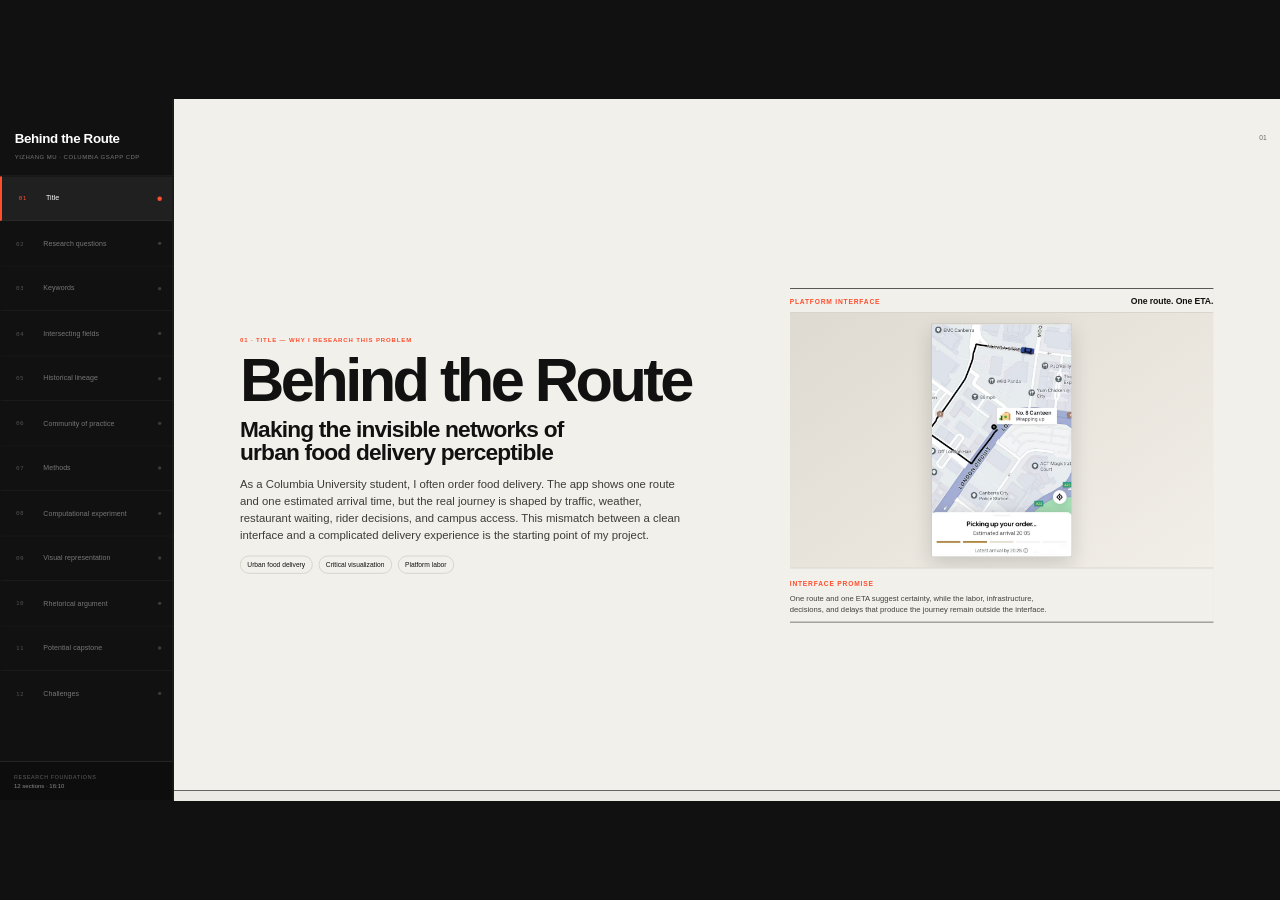
==== commit 77e0f8a8: "Add files via upload" ====
--- a/index.html
+++ b/index.html
@@ -2,5261 +2,117 @@
 <html lang="en">
 <head>
 <meta charset="utf-8" />
-<meta name="viewport" content="width=device-width,initial-scale=1" />
-<title>Behind the Route — Yizhang Mu</title>
-<meta name="description" content="Research foundations and project outline by Yizhang Mu." />
-<link rel="preconnect" href="https://api.mapbox.com" />
-<link href="https://api.mapbox.com/mapbox-gl-js/v3.26.0/mapbox-gl.css" rel="stylesheet" />
+<meta name="viewport" content="width=device-width, initial-scale=1, maximum-scale=1, viewport-fit=cover" />
+<title>Behind the Route — Fixed Ratio Presentation</title>
+<meta name="description" content="Behind the Route presentation displayed at a fixed desktop composition on every device." />
 <style>
-:root{--bg:#f2f0ea;--ink:#111;--muted:#686862;--line:#cbc8bf;--accent:#ff4d2e;--dark:#161616;--panel:#fbfaf6}
-*{box-sizing:border-box}html{scroll-behavior:smooth}body{margin:0;background:#111;color:var(--ink);font-family:Arial,Helvetica,sans-serif}.topbar{position:fixed;z-index:50;top:0;left:0;right:0;height:54px;background:rgba(17,17,17,.94);color:#fff;display:flex;align-items:center;gap:22px;padding:0 24px;border-bottom:1px solid #333}.brand{color:#fff;text-decoration:none;font-weight:700;white-space:nowrap}.author{margin-left:auto;font-size:11px;color:#aaa;white-space:nowrap}.topbar nav{display:flex;gap:5px;overflow:auto;scrollbar-width:none}.topbar nav a{color:#999;text-decoration:none;font-size:10px;padding:7px 8px;border-radius:99px;white-space:nowrap}.topbar nav a.active,.topbar nav a:hover{background:#fff;color:#111}.slide{position:relative;width:min(100vw,1920px);aspect-ratio:16/10;min-height:720px;margin:0 auto;background:var(--bg);padding:92px 64px 54px;overflow:hidden;border-bottom:1px solid #222}.slide-no{position:absolute;right:28px;top:70px;font-size:13px;color:var(--muted)}.kicker{text-transform:uppercase;letter-spacing:.13em;font-size:11px;font-weight:700;color:var(--accent);margin:0 0 18px}.slide h1{font-size:clamp(64px,7vw,132px);line-height:.88;letter-spacing:-.07em;margin:0}.slide h2{font-size:clamp(34px,4vw,70px);line-height:.98;letter-spacing:-.05em;margin:0 0 22px}.slide h3{font-size:19px;margin:6px 0 8px}.lead{font-size:clamp(18px,1.55vw,28px);line-height:1.3;max-width:760px;color:#2f2f2c}.title-grid,.two-col,.community-layout,.argument-layout,.capstone-layout,.experiment-layout{display:grid;grid-template-columns:1.02fr .98fr;gap:54px;height:100%;align-items:center}.title-slide h2{font-size:clamp(25px,2.7vw,46px);max-width:790px;margin:18px 0}.meta-row,.visual-rules,.argument-actions,.not-building{display:flex;gap:9px;flex-wrap:wrap;margin-top:24px}.meta-row span,.visual-rules span,.argument-actions span,.not-building span{border:1px solid var(--line);border-radius:999px;padding:9px 13px;font-size:12px}.route-hero{position:relative;height:72%;border:1px solid var(--line);background:#e8e5dd}.route-hero svg{position:absolute;inset:0;width:100%;height:100%}.route-hero path{fill:none;stroke:var(--accent);stroke-width:2;stroke-dasharray:7 8}.hero-node{position:absolute;z-index:2;background:#111;color:#fff;border-radius:99px;padding:10px 14px;font-size:12px}.n1{left:7%;top:18%}.n2{left:37%;top:8%}.n3{left:68%;top:30%}.n4{left:21%;top:62%}.n5{left:50%;top:72%}.n6{right:7%;bottom:10%}.question-callout{margin-top:36px;padding:24px;border-left:5px solid var(--accent);font-size:26px;line-height:1.2;background:#fff}.stack-list{display:grid;gap:12px}.stack-list article,.community-grid article,.experiment-grid article,.method-grid article,.challenge-grid article{border-top:1px solid var(--line);padding:14px 0}.stack-list b{font-size:14px}.stack-list p,.community-grid p,.experiment-grid p,.method-grid p,.challenge-grid p{margin:5px 0;color:var(--muted);font-size:14px;line-height:1.35}.keyword-grid{display:grid;grid-template-columns:repeat(5,1fr);gap:12px;margin-top:55px}.keyword-grid article{min-height:310px;background:#fff;border:1px solid var(--line);padding:22px;display:flex;flex-direction:column}.keyword-grid article:nth-child(3){background:var(--dark);color:#fff}.keyword-grid span{font-size:12px;color:var(--accent)}.keyword-grid h3{margin-top:auto;font-size:25px}.keyword-grid p{color:var(--muted);line-height:1.4}.field-cloud{display:flex;flex-wrap:wrap;gap:12px;align-content:center}.field-cloud span{font-size:clamp(16px,1.4vw,26px);border:1px solid #999;padding:12px 16px;border-radius:99px;background:#fff}.bottom-strip{position:absolute;left:64px;right:64px;bottom:54px;border-top:1px solid var(--line);padding-top:16px;display:grid;grid-template-columns:150px 1fr;gap:20px}.bottom-strip p{margin:0}.timeline{display:grid;grid-template-columns:repeat(6,1fr);gap:0;margin-top:62px;border-top:1px solid var(--ink)}.timeline article{padding:25px 18px;border-right:1px solid var(--line);min-height:330px}.timeline article:last-child{border-right:0}.timeline span,.method-grid span,.challenge-grid span{color:var(--accent);font-size:11px}.timeline h3{margin-top:85px}.timeline p{font-size:14px;color:var(--muted);line-height:1.4}.community-grid{display:grid;grid-template-columns:1fr 1fr;gap:15px 24px}.precedent-note{border-left:4px solid var(--accent);padding:18px 20px;background:#fff;margin-top:32px}.precedent-note p{margin-bottom:0;line-height:1.4}.simulator-slide{background:#eceae4}.sim-head{display:flex;justify-content:space-between;align-items:flex-start}.sim-head h2{margin-bottom:6px}.sim-head p{margin:0}.model-label{font-size:11px;border:1px solid #888;padding:9px 12px;border-radius:99px}.sim-layout{display:grid;grid-template-columns:1.45fr .55fr;gap:18px;height:calc(100% - 118px);margin-top:18px}.map-wrap{position:relative;min-height:500px;background:#1a1a1a;border:1px solid #333;overflow:hidden}.map-wrap #simMap{position:absolute;inset:0}.map-fallback{position:absolute;inset:0;display:flex;align-items:center;justify-content:center;color:#aaa;background:#1a1a1a}.map-fallback.hidden{display:none}.fallback-grid{position:absolute;inset:0;background-image:linear-gradient(#2c2c2c 1px,transparent 1px),linear-gradient(90deg,#2c2c2c 1px,transparent 1px);background-size:34px 34px;opacity:.5}.map-fallback span{z-index:2}.map-legend{position:absolute;left:14px;bottom:14px;display:flex;gap:12px;background:rgba(0,0,0,.75);color:#fff;padding:9px 11px;font-size:10px}.map-legend i{display:inline-block;width:20px;height:3px;margin-right:5px;vertical-align:middle}.route-a{background:#fff}.route-b{background:var(--accent)}.hotspot{background:#ffb000;border-radius:50%;height:10px!important;width:10px!important}.sim-panel{background:#fff;border:1px solid var(--line);padding:18px;display:flex;flex-direction:column;gap:15px;overflow:auto}.preset-row{display:grid;grid-template-columns:repeat(4,1fr);gap:5px}.preset-row button,.play-button{border:1px solid #aaa;background:#f5f3ee;padding:9px 5px;font-size:11px;cursor:pointer}.preset-row button.active,.play-button:hover{background:#111;color:#fff}.sim-panel label{font-size:12px;font-weight:700;display:flex;justify-content:space-between}.sim-panel input[type=range]{width:100%;accent-color:var(--accent)}.metric-grid{display:grid;grid-template-columns:1fr 1fr;gap:8px}.metric-grid article{border:1px solid var(--line);padding:11px}.metric-grid span{font-size:10px;color:var(--muted);display:block}.metric-grid b{font-size:21px;display:block;margin-top:5px}.factor-list{display:grid;gap:8px}.factor{display:grid;grid-template-columns:110px 1fr 36px;align-items:center;gap:8px;font-size:11px}.factor .bar{height:7px;background:#e5e1d8}.factor .bar i{display:block;height:100%;background:var(--accent)}.sim-takeaway{margin-top:auto;border-top:1px solid var(--line);padding-top:12px}.sim-takeaway p{font-size:13px;line-height:1.35;color:var(--muted);margin-bottom:0}.method-grid{display:grid;grid-template-columns:repeat(4,1fr);gap:14px 20px;margin-top:32px}.method-grid article{min-height:150px}.experiment-layout{align-items:start;margin-top:40px}.experiment-grid{display:grid;grid-template-columns:1fr 1fr;gap:4px 24px}.layer-stack{display:grid;grid-template-columns:repeat(3,1fr);gap:18px;margin-top:50px}.layer-stack article{min-height:300px;border:1px solid var(--line);padding:24px;background:#fff}.layer-stack article:nth-child(2){transform:translateY(35px)}.layer-stack article:nth-child(3){transform:translateY(70px);background:#111;color:#fff}.layer-stack span{color:var(--accent);font-size:11px}.layer-stack p{color:var(--muted);line-height:1.45}.argument-big{font-size:clamp(25px,2.4vw,43px);line-height:1.12;letter-spacing:-.03em}.capstone-flow{display:flex;align-items:center;gap:8px;flex-wrap:wrap}.capstone-flow div{background:#fff;border:1px solid var(--line);padding:15px}.not-building{position:absolute;bottom:60px;left:64px;right:64px;border-top:1px solid var(--line);padding-top:15px;align-items:center}.challenge-grid{display:grid;grid-template-columns:repeat(4,1fr);gap:8px 22px;margin-top:28px}.challenge-grid article{min-height:135px}.statement{position:absolute;bottom:35px;left:64px;right:64px;background:#111;color:#fff;padding:14px 18px;display:grid;grid-template-columns:150px 1fr;gap:16px}.statement p{margin:0;line-height:1.35;font-size:13px;color:#d3d3d3}
-@media(max-width:1100px){.topbar nav{display:none}.slide{aspect-ratio:auto;min-height:100vh;padding:82px 28px 40px;overflow:auto}.title-grid,.two-col,.community-layout,.argument-layout,.capstone-layout,.experiment-layout,.sim-layout{grid-template-columns:1fr}.route-hero{min-height:400px}.keyword-grid{grid-template-columns:1fr 1fr}.timeline{grid-template-columns:1fr 1fr}.method-grid,.challenge-grid{grid-template-columns:1fr 1fr}.layer-stack{grid-template-columns:1fr}.layer-stack article:nth-child(n){transform:none}.bottom-strip,.not-building,.statement{position:static;margin-top:24px}.sim-layout{height:auto}.map-wrap{min-height:520px}.author{display:none}}
-@media(max-width:650px){.keyword-grid,.community-grid,.method-grid,.challenge-grid,.metric-grid{grid-template-columns:1fr}.timeline{grid-template-columns:1fr}.timeline article{min-height:auto}.timeline h3{margin-top:18px}.slide h2{font-size:38px}.preset-row{grid-template-columns:1fr 1fr}}
-
-
-/* Corrected navigation: complete 13-section names in a fixed left rail */
-.topbar{left:0;right:auto;width:238px;height:64px;padding:12px 18px;border-right:1px solid #343434;border-bottom:1px solid #343434;align-items:flex-start;background:rgba(17,17,17,.97)}
-.brand{display:flex;flex-direction:column;gap:4px;line-height:1.1}
-.brand strong{font-size:14px}.brand span{font-size:9px;color:#999;font-weight:400}
-.side-navigation{position:fixed;z-index:49;left:0;top:64px;bottom:0;width:238px;background:rgba(17,17,17,.97);border-right:1px solid #343434;padding:14px 10px 22px;overflow-y:auto}
-.side-navigation nav{display:flex;flex-direction:column;gap:2px}
-.side-navigation a{display:grid;grid-template-columns:30px 1fr;gap:8px;align-items:center;color:#8c8c8c;text-decoration:none;padding:9px 8px;border-left:2px solid transparent;font-size:11px;line-height:1.15}
-.side-navigation a .nav-number{font-family:monospace;font-size:9px;color:#666}
-.side-navigation a .nav-name{white-space:normal}
-.side-navigation a:hover,.side-navigation a.active{color:#fff;background:#252525;border-left-color:var(--accent)}
-.side-navigation a.active .nav-number{color:var(--accent)}
-main{padding-left:238px}
-.slide{width:min(calc(100vw - 238px),1920px)}
-
-/* Restored previous simulator composition */
-.previous-simulator{height:calc(100% - 108px);margin-top:14px;display:grid;grid-template-rows:auto 1fr;border:1px solid #302f2d;background:#0a0909;color:#fff}
-.simulator-toolbar{display:grid;grid-template-columns:auto minmax(300px,1fr) auto auto;gap:14px;align-items:center;padding:12px 14px;border-bottom:1px solid #333;background:#100e0f}
-.layer-switch,.preset-row{display:flex;gap:5px}
-.layer-switch button,.preset-row button,#playButton{border:1px solid #494647;background:#151314;color:#aaa;padding:8px 11px;font-size:10px;text-transform:uppercase;letter-spacing:.06em;cursor:pointer}
-.layer-switch button.active,.preset-row button.active,#playButton:hover{background:var(--accent);border-color:var(--accent);color:#fff}
-.time-primary{display:grid;grid-template-columns:auto auto 1fr;gap:10px;align-items:center;min-width:0}
-.time-primary label{display:flex;gap:8px;white-space:nowrap;font-size:10px;text-transform:uppercase;color:#aaa}.time-primary label strong{color:#fff}
-.time-primary input{width:100%;accent-color:var(--accent)}
-.time-metrics{display:flex;gap:14px;font-size:9px;text-transform:uppercase;color:#777;white-space:nowrap}.time-metrics b{display:block;color:#fff;font-size:12px;margin-bottom:2px}
-.simulator-main{display:grid;grid-template-columns:minmax(0,1.55fr) minmax(270px,.45fr);min-height:0}
-.simulator-main .map-wrap{min-height:0;border:0;border-right:1px solid #333}
-.scenario-badge{position:absolute;left:14px;top:14px;background:rgba(5,5,5,.82);border:1px solid #444;padding:8px 10px;font-size:9px;letter-spacing:.08em;text-transform:uppercase}
-.visibility-panel{padding:20px;background:#f2efe8;color:#111;overflow:auto}
-.panel-kicker{font-size:10px;text-transform:uppercase;letter-spacing:.12em;color:var(--accent);font-weight:700;margin:0 0 8px}.visibility-panel h3{font-size:20px;line-height:1.08;margin:0 0 22px}
-.visibility-bar{display:grid;grid-template-columns:105px 1fr 32px;gap:8px;align-items:center;padding:8px 0;border-top:1px solid #d2cdc3;cursor:pointer;font-size:11px}.visibility-bar:last-child{border-bottom:1px solid #d2cdc3}.visibility-track{height:8px;background:#ded9cf}.visibility-track i{display:block;height:100%;background:var(--accent)}.visibility-bar b{text-align:right}.visibility-bar.active{font-weight:700}.visibility-readout{margin-top:20px;padding-top:15px;border-top:1px solid #111}.visibility-readout span{display:block;font-size:9px;text-transform:uppercase;color:#777;margin-bottom:6px}.visibility-readout b{font-size:17px}.visibility-readout p{font-size:12px;line-height:1.4;color:#555}
-
-@media(max-width:1180px){.simulator-toolbar{grid-template-columns:1fr 1fr}.time-metrics{justify-content:flex-start}.simulator-main{grid-template-columns:1fr}.simulator-main .map-wrap{min-height:500px;border-right:0;border-bottom:1px solid #333}.visibility-panel{display:none}}
-@media(max-width:900px){.topbar{width:100%;height:58px;right:0}.side-navigation{left:0;right:0;top:58px;bottom:auto;width:auto;height:48px;padding:5px 8px;border-right:0;border-bottom:1px solid #343434;overflow-x:auto;overflow-y:hidden}.side-navigation nav{flex-direction:row}.side-navigation a{display:flex;padding:8px 10px;white-space:nowrap}.side-navigation a .nav-name{white-space:nowrap}.side-navigation a .nav-number{display:none}main{padding-left:0;padding-top:48px}.slide{width:100%;padding-top:88px}.simulator-toolbar{grid-template-columns:1fr}.time-primary{grid-template-columns:auto auto 1fr}.time-metrics{flex-wrap:wrap}}
-
-/* Full-height left title rail */
-@media (min-width:901px){
-  .topbar{
-    top:0;
-    bottom:0;
-    left:0;
-    width:238px;
-    height:100vh;
-    padding:24px 18px;
-    border-right:1px solid #343434;
-    border-bottom:0;
-    background:#111;
-    align-items:flex-start;
+  :root {
+    --design-width: 1920;
+    --design-height: 1052;
+    --fit-scale: 1;
   }
-  .brand{
-    width:100%;
-    padding-bottom:20px;
-    border-bottom:1px solid #343434;
+  * { box-sizing: border-box; }
+  html, body {
+    width: 100%;
+    height: 100%;
+    margin: 0;
+    overflow: hidden;
+    background: #111;
   }
-  .brand strong{font-size:16px;line-height:1.05}
-  .brand span{font-size:10px;line-height:1.35;margin-top:5px}
-  .side-navigation{
-    top:108px;
-    bottom:18px;
-    width:238px;
-    padding:10px 10px 0;
-    background:transparent;
-    border-right:0;
+  body {
+    font-family: Arial, Helvetica, sans-serif;
+    overscroll-behavior: none;
   }
-}
-
-/* Fix: keep the full-height title rail while ensuring the navigation remains visible */
-@media (min-width:901px){
-  .topbar{
-    z-index:48;
+  #stage {
+    position: fixed;
+    inset: 0;
+    display: flex;
+    align-items: center;
+    justify-content: center;
+    overflow: hidden;
+    background: #111;
   }
-  .side-navigation{
-    z-index:52;
-    background:transparent;
+  #frame {
+    position: relative;
+    flex: 0 0 auto;
+    overflow: hidden;
+    background: #111;
   }
-  .side-navigation nav{
-    position:relative;
-    z-index:1;
+  #presentation {
+    position: absolute;
+    left: 0;
+    top: 0;
+    width: 1920px;
+    height: 1052px;
+    border: 0;
+    display: block;
+    transform-origin: 0 0;
+    background: #111;
   }
-  .side-navigation a{
-    background:transparent;
+  #orientation-note {
+    position: fixed;
+    z-index: 10;
+    left: 50%;
+    bottom: max(10px, env(safe-area-inset-bottom));
+    transform: translateX(-50%);
+    padding: 7px 11px;
+    border: 1px solid rgba(255,255,255,.18);
+    border-radius: 999px;
+    color: rgba(255,255,255,.72);
+    background: rgba(17,17,17,.82);
+    font-size: 10px;
+    letter-spacing: .04em;
+    white-space: nowrap;
+    pointer-events: none;
+    opacity: 0;
+    transition: opacity .2s ease;
   }
-  .side-navigation a:hover,
-  .side-navigation a.active{
-    background:#252525;
+  @media (orientation: portrait) and (max-width: 700px) {
+    #stage { align-items: flex-start; padding-top: max(8px, env(safe-area-inset-top)); }
+    #orientation-note { opacity: 1; }
   }
-}
-
-
-/* Adjustable route study on title slide */
-.route-lab{height:82%;min-height:520px;border:1px solid var(--line);background:#e8e5dd;display:grid;grid-template-rows:auto 1fr auto auto;overflow:hidden}
-.route-lab-head{display:flex;justify-content:space-between;align-items:center;padding:15px 17px;border-bottom:1px solid var(--line);background:#f4f1e9}
-.route-lab-head span{display:block;font-size:10px;text-transform:uppercase;letter-spacing:.12em;color:var(--accent);font-weight:700;margin-bottom:3px}
-.route-lab-head strong{font-size:17px}
-.route-status{text-align:right}.route-status b{display:block;font-size:23px;line-height:1}.route-status small{font-size:10px;color:var(--muted)}
-.route-map-stage{position:relative;min-height:250px;background:#ddd8ce;overflow:hidden}
-.route-map-stage svg{width:100%;height:100%;display:block}
-.street-grid path{fill:none;stroke:#b4aea2;stroke-width:4;stroke-linecap:round}
-.route-obstacles rect,.route-obstacles path,.route-obstacles circle{fill:#c8c1b4;stroke:#777063;stroke-width:1.5;opacity:.7;transition:opacity .2s,fill .2s}
-.route-obstacles text{font-size:11px;text-anchor:middle;fill:#5b564e;pointer-events:none}
-.base-route{fill:none;stroke:#fff;stroke-width:8;stroke-linecap:round;stroke-linejoin:round;opacity:.95}
-.active-route{fill:none;stroke:var(--accent);stroke-width:5;stroke-linecap:round;stroke-linejoin:round;stroke-dasharray:9 7;transition:d .35s ease}
-.route-points circle{fill:#111;stroke:#fff;stroke-width:3}.route-points text{font-size:11px;text-anchor:middle;font-weight:700}
-.worker-marker circle:first-child{fill:var(--accent);stroke:#fff;stroke-width:2}.worker-marker circle:last-child{fill:none;stroke:var(--accent);stroke-width:2;opacity:.4}
-.route-legend{position:absolute;left:12px;bottom:10px;display:flex;gap:14px;background:rgba(17,17,17,.82);color:#fff;padding:7px 9px;font-size:9px}
-.route-legend i{display:inline-block;width:19px;height:3px;margin-right:5px;vertical-align:middle}.planned-line{background:#fff}.actual-line{background:var(--accent)}
-.route-controls{display:grid;grid-template-columns:1fr 1fr;gap:8px 14px;padding:12px 16px;border-top:1px solid var(--line);background:#f4f1e9}
-.route-controls label{display:grid;gap:3px}.route-controls label span{display:flex;justify-content:space-between;font-size:10px;font-weight:700}.route-controls input{width:100%;accent-color:var(--accent)}
-.route-readout{display:grid;grid-template-columns:repeat(3,1fr);border-top:1px solid var(--line);background:#111;color:#fff}
-.route-readout span{padding:10px 12px;border-right:1px solid #333;font-size:9px;text-transform:uppercase;letter-spacing:.08em}.route-readout span:last-child{border-right:0}.route-readout b{display:block;font-size:15px;text-transform:none;letter-spacing:0;margin-bottom:2px}
-@media(max-width:1100px){.route-lab{min-height:620px}.route-controls{grid-template-columns:1fr}.route-map-stage{min-height:330px}}
-
-.route-overlay-badges{position:absolute;right:12px;top:10px;display:flex;gap:8px;flex-wrap:wrap;justify-content:flex-end;max-width:55%}
-.route-overlay-badges span{background:rgba(17,17,17,.84);color:#fff;padding:6px 8px;font-size:9px;text-transform:uppercase;letter-spacing:.07em;border-radius:999px}
-
-
-/* Refined full-height navigation rail */
-:root{--rail-width:260px}
-@media (min-width:901px){
-  .topbar{
-    position:fixed;
-    inset:0 auto 0 0;
-    width:var(--rail-width);
-    height:100vh;
-    padding:0;
-    display:block;
-    background:#111;
-    border-right:1px solid #313131;
-    border-bottom:0;
-    z-index:60;
-  }
-  .brand{
-    position:absolute;
-    top:0;
-    left:0;
-    width:100%;
-    min-height:116px;
-    padding:25px 22px 21px;
-    display:flex;
-    justify-content:flex-end;
-    flex-direction:column;
-    gap:7px;
-    border-bottom:1px solid #313131;
-    box-sizing:border-box;
-  }
-  .brand strong{
-    max-width:180px;
-    font-size:20px;
-    line-height:1.02;
-    letter-spacing:-.025em;
-    color:#fff;
-  }
-  .brand span{
-    max-width:190px;
-    font-size:9px;
-    line-height:1.45;
-    letter-spacing:.08em;
-    text-transform:uppercase;
-    color:#777;
-  }
-  .side-navigation{
-    position:fixed;
-    left:0;
-    top:116px;
-    bottom:0;
-    width:var(--rail-width);
-    padding:0;
-    display:grid;
-    grid-template-rows:minmax(0,1fr) 58px;
-    background:#111;
-    border-right:1px solid #313131;
-    overflow:hidden;
-    box-sizing:border-box;
-    z-index:61;
-  }
-  .side-navigation nav{
-    min-height:0;
-    display:grid;
-    grid-template-rows:repeat(13,minmax(0,1fr));
-    gap:0;
-    border-bottom:1px solid #313131;
-  }
-  .side-navigation a{
-    position:relative;
-    min-height:0;
-    padding:0 18px 0 21px;
-    display:grid;
-    grid-template-columns:31px minmax(0,1fr);
-    align-items:center;
-    gap:10px;
-    color:#777;
-    border-left:3px solid transparent;
-    border-bottom:1px solid rgba(255,255,255,.055);
-    background:transparent;
-    font-size:10.5px;
-    line-height:1.12;
-    transition:background .18s ease,color .18s ease,border-color .18s ease,padding .18s ease;
-  }
-  .side-navigation a:last-child{border-bottom:0}
-  .side-navigation a::after{
-    content:"";
-    position:absolute;
-    right:17px;
-    width:5px;
-    height:5px;
-    border-radius:50%;
-    background:#3a3a3a;
-    transition:transform .18s ease,background .18s ease;
-  }
-  .side-navigation a .nav-number{
-    font-family:ui-monospace,SFMono-Regular,Menlo,monospace;
-    font-size:9px;
-    letter-spacing:.06em;
-    color:#505050;
-  }
-  .side-navigation a .nav-name{
-    max-width:150px;
-    white-space:normal;
-    font-weight:500;
-    letter-spacing:.01em;
-  }
-  .side-navigation a:hover{
-    color:#ddd;
-    background:#191919;
-    padding-left:25px;
-  }
-  .side-navigation a.active{
-    color:#fff;
-    background:#202020;
-    border-left-color:var(--accent);
-    padding-left:25px;
-  }
-  .side-navigation a.active .nav-number{color:var(--accent)}
-  .side-navigation a.active::after{
-    background:var(--accent);
-    transform:scale(1.35);
-  }
-  .rail-footer{
-    padding:11px 21px 10px;
-    display:flex;
-    flex-direction:column;
-    justify-content:center;
-    gap:3px;
-    color:#5f5f5f;
-    background:#0d0d0d;
-  }
-  .rail-footer span{
-    font-size:8px;
-    letter-spacing:.12em;
-    text-transform:uppercase;
-  }
-  .rail-footer b{
-    font-size:9px;
-    font-weight:500;
-    color:#8a8a8a;
-  }
-  main{padding-left:var(--rail-width)}
-  .slide{width:min(calc(100vw - var(--rail-width)),1920px)}
-}
-
-@media (max-height:760px) and (min-width:901px){
-  .brand{min-height:96px;padding:18px 20px 16px}
-  .brand strong{font-size:17px}
-  .side-navigation{top:96px;grid-template-rows:minmax(0,1fr) 48px}
-  .side-navigation a{font-size:9.5px;padding-left:18px}
-  .side-navigation a:hover,.side-navigation a.active{padding-left:21px}
-  .rail-footer{padding:8px 20px}
-}
-
-
-/* Research questions: connected four-step logic */
-.research-slide{background:#eceae4}
-.research-heading{display:grid;grid-template-columns:minmax(0,1.2fr) minmax(280px,.8fr);gap:48px;align-items:end;margin-bottom:38px}
-.research-heading h2{max-width:900px;margin:0}
-.research-heading p{margin:0 0 7px;color:var(--muted);font-size:17px;line-height:1.45;max-width:520px}
-.research-sequence{display:grid;grid-template-columns:repeat(4,minmax(0,1fr));border-top:1px solid var(--ink);border-bottom:1px solid var(--ink);min-height:360px}
-.research-step{position:relative;padding:24px 22px 26px;border-right:1px solid var(--line);background:rgba(255,255,255,.42);display:flex;flex-direction:column}
-.research-step:last-child{border-right:0}
-.research-step:not(:last-child)::after{content:'→';position:absolute;right:-15px;top:50%;transform:translateY(-50%);z-index:2;width:30px;height:30px;border-radius:50%;display:grid;place-items:center;background:var(--accent);color:#fff;font-size:16px;font-weight:700}
-.research-index{font-family:monospace;font-size:11px;color:var(--accent)}
-.research-stage{margin:18px 0 34px;text-transform:uppercase;letter-spacing:.12em;font-size:10px;font-weight:700;color:var(--muted)}
-.research-step h3{font-size:clamp(20px,1.7vw,29px);line-height:1.08;letter-spacing:-.025em;margin:0 0 18px}
-.research-step>p:last-child{margin:auto 0 0;color:var(--muted);font-size:14px;line-height:1.48}
-.research-step-dark{background:#111;color:#fff}
-.research-step-dark .research-index,.research-step-dark .research-stage{color:var(--accent)}
-.research-step-dark>p:last-child{color:#c9c9c9}
-.research-logic-line{display:grid;grid-template-columns:auto 1fr auto 1fr auto 1fr auto;align-items:center;gap:12px;margin-top:24px;font-size:10px;text-transform:uppercase;letter-spacing:.09em;color:#5f5b54}
-.research-logic-line i{height:1px;background:linear-gradient(90deg,var(--accent),#aaa)}
-
-@media(max-width:1100px){
-  .research-heading{grid-template-columns:1fr;margin-bottom:28px}
-  .research-sequence{grid-template-columns:1fr 1fr}
-  .research-step{min-height:300px;border-bottom:1px solid var(--line)}
-  .research-step:nth-child(2){border-right:0}
-  .research-step:nth-child(2)::after{display:none}
-  .research-step:nth-child(3)::after{display:none}
-  .research-logic-line{display:none}
-}
-@media(max-width:650px){
-  .research-sequence{grid-template-columns:1fr}
-  .research-step{border-right:0;min-height:250px}
-  .research-step::after{display:none!important}
-  .research-stage{margin-bottom:18px}
-}
-
-
-/* Keywords: animated interactive concept network */
-.keyword-slide{background:#e9e6df}
-.keyword-heading{display:grid;grid-template-columns:minmax(0,1.15fr) minmax(300px,.85fr);gap:48px;align-items:end;margin-bottom:24px}
-.keyword-heading h2{margin:0;max-width:900px}
-.keyword-heading>p{margin:0 0 7px;max-width:530px;color:var(--muted);font-size:16px;line-height:1.45}
-.keyword-experience{height:calc(100% - 155px);min-height:500px;display:grid;grid-template-columns:minmax(0,1.5fr) minmax(300px,.5fr);border:1px solid #2c2c2c;background:#0d0d0d;overflow:hidden}
-.keyword-network{position:relative;min-width:0;overflow:hidden;background:
-  radial-gradient(circle at 50% 50%,rgba(220,48,51,.12),transparent 30%),
-  linear-gradient(rgba(255,255,255,.035) 1px,transparent 1px),
-  linear-gradient(90deg,rgba(255,255,255,.035) 1px,transparent 1px),#0d0d0d;
-  background-size:auto,38px 38px,38px 38px,auto}
-.keyword-network::before{content:"";position:absolute;inset:0;background:linear-gradient(115deg,transparent 35%,rgba(255,255,255,.035) 50%,transparent 65%);transform:translateX(-110%);animation:keywordSweep 7s linear infinite;pointer-events:none}
-.keyword-links{position:absolute;inset:0;width:100%;height:100%;overflow:visible}
-.keyword-link,.keyword-route-trace{fill:none;stroke:#555;stroke-width:1.4;stroke-dasharray:6 9;vector-effect:non-scaling-stroke;transition:stroke .25s ease,opacity .25s ease,stroke-width .25s ease}
-.keyword-route-trace{stroke:rgba(255,255,255,.22);stroke-width:2;stroke-dasharray:3 12;animation:keywordFlow 9s linear infinite}
-.keyword-network[data-active="food"] .link-food,
-.keyword-network[data-active="infrastructure"] .link-infrastructure,
-.keyword-network[data-active="labor"] .link-labor,
-.keyword-network[data-active="visualization"] .link-visualization,
-.keyword-network[data-active="route"] .keyword-route-trace{stroke:var(--accent);stroke-width:3;opacity:1;filter:url(#keywordGlow);animation:keywordFlow 2.8s linear infinite}
-.keyword-node{position:absolute;width:168px;min-height:94px;padding:14px 15px;text-align:left;border:1px solid #444;background:rgba(18,18,18,.94);color:#b6b6b6;cursor:pointer;transition:transform .24s ease,border-color .24s ease,background .24s ease,color .24s ease;z-index:3}
-.keyword-node span{display:block;margin-bottom:9px;font-family:ui-monospace,SFMono-Regular,Menlo,monospace;font-size:9px;color:#676767;transition:color .24s ease}
-.keyword-node strong{display:block;font-size:16px;line-height:1.05;font-weight:600;color:#fff}
-.keyword-node small{display:block;margin-top:7px;font-size:9px;letter-spacing:.08em;text-transform:uppercase;color:#777}
-.keyword-node:hover,.keyword-node:focus-visible,.keyword-node.active{transform:translateY(-4px);border-color:var(--accent);background:#1c1c1c;color:#fff}
-.keyword-node.active{box-shadow:inset 3px 0 0 var(--accent)}
-.keyword-node.active span{color:var(--accent)}
-.node-food{left:8%;top:10%}
-.node-infrastructure{right:7%;top:10%}
-.node-route{left:50%;top:50%;transform:translate(-50%,-50%);width:186px;min-height:112px;background:var(--accent);border-color:var(--accent);color:#fff;text-align:center;padding:18px}
-.node-route:hover,.node-route:focus-visible,.node-route.active{transform:translate(-50%,calc(-50% - 4px));background:var(--accent);box-shadow:0 0 0 8px rgba(220,48,51,.11)}
-.node-route span,.node-route small{color:rgba(255,255,255,.75)}
-.node-route strong{font-size:24px}
-.node-labor{left:8%;bottom:9%}
-.node-visualization{right:7%;bottom:9%}
-.keyword-pulse{position:absolute;left:50%;top:50%;width:210px;height:210px;border:1px solid rgba(220,48,51,.32);border-radius:50%;transform:translate(-50%,-50%);animation:keywordPulse 3.2s ease-out infinite;pointer-events:none}
-.keyword-instruction{position:absolute;left:18px;bottom:16px;color:#666;font-size:9px;letter-spacing:.12em;text-transform:uppercase}
-.keyword-detail{position:relative;padding:32px 28px;background:#f2efe8;color:#111;display:flex;flex-direction:column;overflow:hidden}
-.keyword-detail::after{content:"";position:absolute;right:-60px;top:-60px;width:180px;height:180px;border:1px solid rgba(220,48,51,.24);border-radius:50%;animation:keywordDetailOrbit 10s linear infinite}
-.keyword-detail-index{font-family:ui-monospace,SFMono-Regular,Menlo,monospace;font-size:11px;color:var(--accent)}
-.keyword-detail-role{margin:20px 0 34px;font-size:10px;text-transform:uppercase;letter-spacing:.13em;font-weight:700;color:#777}
-.keyword-detail h3{font-size:clamp(30px,3vw,52px);line-height:.98;letter-spacing:-.04em;margin:0 0 20px;max-width:360px}
-.keyword-detail>p:not(.keyword-detail-role){font-size:15px;line-height:1.55;color:#555;max-width:390px;margin:0}
-.keyword-detail-tags{display:flex;flex-wrap:wrap;gap:7px;margin-top:24px}
-.keyword-detail-tags span{padding:7px 9px;border:1px solid #c8c2b8;background:#ebe6dc;font-size:9px;text-transform:uppercase;letter-spacing:.07em}
-.keyword-detail-logic{margin-top:auto;padding-top:20px;border-top:1px solid #c9c3b9;display:grid;grid-template-columns:auto 1fr auto 1fr auto;align-items:center;gap:9px;font-size:8px;text-transform:uppercase;letter-spacing:.1em;color:#777}
-.keyword-detail-logic i{height:1px;background:linear-gradient(90deg,#aaa,var(--accent))}
-.keyword-detail.is-changing h3,.keyword-detail.is-changing>p:not(.keyword-detail-role),.keyword-detail.is-changing .keyword-detail-tags{animation:keywordTextIn .38s ease both}
-@keyframes keywordFlow{to{stroke-dashoffset:-44}}
-@keyframes keywordPulse{0%{opacity:.55;transform:translate(-50%,-50%) scale(.7)}75%,100%{opacity:0;transform:translate(-50%,-50%) scale(1.35)}}
-@keyframes keywordSweep{to{transform:translateX(110%)}}
-@keyframes keywordDetailOrbit{to{transform:rotate(360deg)}}
-@keyframes keywordTextIn{from{opacity:0;transform:translateY(8px)}to{opacity:1;transform:none}}
-@media(max-width:1100px){
-  .keyword-heading{grid-template-columns:1fr;gap:14px}
-  .keyword-experience{height:auto;grid-template-columns:1fr;min-height:820px}
-  .keyword-network{min-height:550px}
-  .keyword-detail{min-height:270px}
-}
-@media(max-width:650px){
-  .keyword-network{min-height:680px}
-  .keyword-node{width:145px}
-  .node-food{left:4%;top:8%}.node-infrastructure{right:4%;top:8%}.node-labor{left:4%;bottom:8%}.node-visualization{right:4%;bottom:8%}
-  .node-route{width:160px}
-}
-@media(prefers-reduced-motion:reduce){
-  .keyword-network::before,.keyword-route-trace,.keyword-link,.keyword-pulse,.keyword-detail::after{animation:none!important}
-  .keyword-node{transition:none}
-}
-
-
-/* Intersecting fields: animated interdisciplinary constellation */
-.fields-slide{background:#ece9e2}
-.fields-heading{display:grid;grid-template-columns:minmax(0,1.04fr) minmax(420px,.96fr);gap:34px;align-items:start;margin-bottom:26px}
-.fields-heading h2{margin:0;max-width:820px}
-.fields-heading>p{margin:0;max-width:none;color:var(--muted);font-size:17px;line-height:1.46;justify-self:stretch}
-.fields-experience{height:calc(100% - 178px);min-height:520px;display:grid;grid-template-columns:minmax(0,1.46fr) minmax(380px,.54fr);border:1px solid #292929;background:#0d0d0d;overflow:hidden;align-items:stretch}
-.fields-map{position:relative;min-width:0;overflow:hidden;background:radial-gradient(circle at 50% 50%,rgba(220,48,51,.12),transparent 28%),linear-gradient(rgba(255,255,255,.035) 1px,transparent 1px),linear-gradient(90deg,rgba(255,255,255,.035) 1px,transparent 1px),#0d0d0d;background-size:auto,38px 38px,38px 38px,auto}
-.fields-map::before{content:"";position:absolute;inset:-30%;background:conic-gradient(from 0deg,transparent 0 74%,rgba(220,48,51,.065) 82%,transparent 90%);animation:fieldRadar 13s linear infinite;pointer-events:none}
-.fields-links{position:absolute;inset:0;width:100%;height:100%;overflow:visible}
-.fields-orbit{fill:none;stroke:rgba(255,255,255,.10);stroke-width:1;stroke-dasharray:3 8;transform-origin:390px 280px;vector-effect:non-scaling-stroke}
-.orbit-one{animation:fieldOrbit 28s linear infinite}.orbit-two{animation:fieldOrbitReverse 20s linear infinite}
-.field-link,.field-route-pulse{fill:none;stroke:#4f4f4f;stroke-width:1.35;stroke-dasharray:6 9;vector-effect:non-scaling-stroke;transition:stroke .25s ease,stroke-width .25s ease,opacity .25s ease}
-.field-route-pulse{stroke:rgba(255,255,255,.18);stroke-width:2;stroke-dasharray:3 12;animation:fieldFlow 9s linear infinite}
-.fields-map[data-active="computational"] .link-computational,
-.fields-map[data-active="logistics"] .link-logistics,
-.fields-map[data-active="platform"] .link-platform,
-.fields-map[data-active="labor"] .link-labor,
-.fields-map[data-active="cartography"] .link-cartography,
-.fields-map[data-active="infrastructure"] .link-infrastructure{stroke:var(--accent);stroke-width:3;filter:url(#fieldGlow);animation:fieldFlow 2.8s linear infinite}
-.fields-center{position:absolute;left:50%;top:50%;transform:translate(-50%,-50%);z-index:4;width:192px;height:192px;border-radius:50%;background:var(--accent);color:#fff;display:flex;flex-direction:column;align-items:center;justify-content:center;text-align:center;padding:24px;box-shadow:0 0 0 14px rgba(220,48,51,.10),0 0 0 28px rgba(220,48,51,.045)}
-.fields-center span{font-size:9px;text-transform:uppercase;letter-spacing:.14em;color:rgba(255,255,255,.7)}
-.fields-center strong{font-size:23px;line-height:1.02;margin:10px 0 9px;max-width:150px}
-.fields-center small{font-size:9px;line-height:1.35;color:rgba(255,255,255,.72);max-width:140px}
-.field-node{position:absolute;z-index:5;width:164px;min-height:82px;padding:12px 14px;text-align:left;border:1px solid #414141;background:rgba(17,17,17,.94);color:#aaa;cursor:pointer;transition:transform .24s ease,border-color .24s ease,background .24s ease;color .24s ease}
-.field-node span{display:block;margin-bottom:7px;font-family:ui-monospace,SFMono-Regular,Menlo,monospace;font-size:9px;color:#666}.field-node strong{display:block;color:#fff;font-size:14px;line-height:1.08}.field-node small{display:block;margin-top:6px;color:#717171;font-size:8px;text-transform:uppercase;letter-spacing:.07em}
-.field-node:hover,.field-node:focus-visible,.field-node.active{transform:translateY(-4px);border-color:var(--accent);background:#1c1c1c}.field-node.active{box-shadow:inset 3px 0 0 var(--accent)}.field-node.active span{color:var(--accent)}
-.field-computational{left:8%;top:7%}.field-logistics{right:8%;top:7%}.field-platform{right:3%;top:50%;transform:translateY(-50%)}.field-platform:hover,.field-platform:focus-visible,.field-platform.active{transform:translateY(calc(-50% - 4px))}.field-labor{right:8%;bottom:7%}.field-cartography{left:8%;bottom:7%}.field-infrastructure{left:3%;top:50%;transform:translateY(-50%)}.field-infrastructure:hover,.field-infrastructure:focus-visible,.field-infrastructure.active{transform:translateY(calc(-50% - 4px))}
-.fields-instruction{position:absolute;left:18px;bottom:15px;color:#666;font-size:9px;letter-spacing:.12em;text-transform:uppercase}
-.field-detail{position:relative;padding:28px 24px 22px;background:#f3f0e9;color:#111;display:flex;flex-direction:column;overflow:hidden;min-width:0}
-.field-detail::after{content:"";position:absolute;right:-88px;top:-88px;width:218px;height:218px;border:1px solid rgba(220,48,51,.18);border-radius:50%;animation:fieldDetailOrbit 12s linear infinite}
-.field-detail-index{font-family:ui-monospace,SFMono-Regular,Menlo,monospace;font-size:11px;color:var(--accent)}
-.field-detail-role{margin:16px 0 22px;font-size:10px;text-transform:uppercase;letter-spacing:.13em;font-weight:700;color:#777;line-height:1.35}
-.field-detail h3{font-size:clamp(24px,2.15vw,40px);line-height:1.02;letter-spacing:-.04em;margin:0 0 14px;max-width:100%}
-.field-detail>p:not(.field-detail-role){font-size:14px;line-height:1.52;color:#555;max-width:none;margin:0}
-.field-contribution{margin-top:20px;padding:13px 0;border-top:1px solid #cbc5bb;border-bottom:1px solid #cbc5bb}.field-contribution span{display:block;margin-bottom:7px;font-size:8px;text-transform:uppercase;letter-spacing:.12em;color:#777}.field-contribution strong{display:block;font-size:14px;line-height:1.35;font-weight:600;max-width:none}
-.field-detail-tags{display:flex;flex-wrap:wrap;gap:7px;margin-top:16px}.field-detail-tags span{padding:7px 9px;border:1px solid #c8c2b8;background:#ebe6dc;font-size:8px;text-transform:uppercase;letter-spacing:.07em;max-width:100%}
-.field-shared-question{margin-top:auto;padding-top:15px;border-top:1px solid #c9c3b9}.field-shared-question span{font-size:8px;text-transform:uppercase;letter-spacing:.11em;color:var(--accent)}.field-shared-question p{margin:7px 0 0;font-size:12px;line-height:1.4;color:#666;max-width:none}
-.field-detail.is-changing h3,.field-detail.is-changing>p:not(.field-detail-role),.field-detail.is-changing .field-contribution,.field-detail.is-changing .field-detail-tags{animation:fieldTextIn .38s ease both}
-@keyframes fieldFlow{to{stroke-dashoffset:-44}}
-@keyframes fieldOrbit{to{transform:rotate(360deg)}}
-@keyframes fieldOrbitReverse{to{transform:rotate(-360deg)}}
-@keyframes fieldRadar{to{transform:rotate(360deg)}}
-@keyframes fieldDetailOrbit{to{transform:rotate(360deg)}}
-@keyframes fieldTextIn{from{opacity:0;transform:translateY(8px)}to{opacity:1;transform:none}}
-@media(max-width:1100px){.fields-heading{grid-template-columns:1fr;gap:14px}.fields-heading>p{max-width:720px}.fields-experience{height:auto;grid-template-columns:1fr;min-height:940px}.fields-map{min-height:620px}.field-detail{min-height:320px}}
-@media(max-width:650px){.fields-map{min-height:760px}.field-node{width:145px}.field-computational{left:4%;top:6%}.field-logistics{right:4%;top:6%}.field-platform{right:2%}.field-labor{right:4%;bottom:6%}.field-cartography{left:4%;bottom:6%}.field-infrastructure{left:2%}.fields-center{width:165px;height:165px}.fields-center strong{font-size:19px}}
-@media(prefers-reduced-motion:reduce){.fields-map::before,.fields-orbit,.field-link,.field-route-pulse,.field-detail::after{animation:none!important}.field-node{transition:none}}
-
-
-/* Text-fit correction: keep long labels inside their interactive frames */
-.keyword-node,
-.field-node{
-  height:auto;
-  white-space:normal;
-  overflow:hidden;
-}
-.keyword-node strong,
-.keyword-node small,
-.field-node strong,
-.field-node small,
-.keyword-detail h3,
-.field-detail h3,
-.fields-center strong{
-  max-width:100%;
-  overflow-wrap:anywhere;
-  word-break:normal;
-  hyphens:auto;
-}
-
-/* Keywords — slightly wider cards and safer typography */
-.keyword-node{
-  width:180px;
-  min-height:108px;
-  padding:13px 14px;
-}
-.keyword-node strong{
-  font-size:14px;
-  line-height:1.16;
-  letter-spacing:-.01em;
-}
-.keyword-node small{
-  line-height:1.25;
-}
-.node-infrastructure{
-  width:204px;
-  right:4%;
-}
-.node-visualization{
-  width:190px;
-  right:5%;
-}
-.keyword-detail h3{
-  font-size:clamp(27px,2.35vw,39px);
-  line-height:1.02;
-  letter-spacing:-.035em;
-}
-.keyword-detail{
-  min-width:0;
-}
-
-/* Intersecting fields — protect longer discipline names */
-.field-node{
-  width:178px;
-  min-height:92px;
-  padding:12px 13px;
-}
-.field-node strong{
-  font-size:13px;
-  line-height:1.16;
-  letter-spacing:-.005em;
-}
-.field-infrastructure,
-.field-computational,
-.field-cartography{
-  width:188px;
-}
-.field-detail{
-  min-width:0;
-}
-.field-detail h3{
-  font-size:clamp(24px,2.15vw,40px);
-  line-height:1.02;
-  letter-spacing:-.035em;
-}
-
-@media(max-width:1100px){
-  .keyword-node{width:176px}
-  .node-infrastructure{width:198px}
-  .node-visualization{width:188px}
-  .field-node{width:176px}
-  .field-infrastructure,.field-computational,.field-cartography{width:184px}
-}
-
-@media(max-width:650px){
-  .keyword-node{
-    width:148px;
-    min-height:106px;
-    padding:11px 12px;
-  }
-  .keyword-node strong{font-size:12.5px;line-height:1.18}
-  .node-infrastructure,.node-visualization{width:158px}
-  .node-infrastructure{right:2%}
-  .node-visualization{right:2%}
-  .field-node,
-  .field-infrastructure,
-  .field-computational,
-  .field-cartography{
-    width:150px;
-    min-height:90px;
-  }
-  .field-node strong{font-size:12px;line-height:1.18}
-  .keyword-detail h3,.field-detail h3{font-size:31px}
-}
-
-
-/* Chapter 05 · Dynamic historical lineage */
-.lineage-slide{background:#f2efe8}
-.lineage-heading{display:grid;grid-template-columns:minmax(0,1.15fr) minmax(300px,.85fr);gap:36px;align-items:end;margin-bottom:20px}
-.lineage-heading h2{margin-bottom:0}.lineage-intro{margin:0;color:var(--muted);font-size:14px;line-height:1.45;max-width:560px;justify-self:end}
-.lineage-experience{height:calc(100% - 166px);min-height:500px;display:grid;grid-template-columns:minmax(0,1.6fr) minmax(310px,.4fr);border:1px solid #292929;background:#0d0d0d;overflow:hidden}
-.lineage-map{position:relative;min-height:0;overflow:hidden;background:radial-gradient(circle at 52% 45%,#171717 0,#0d0d0d 58%)}
-.lineage-map::before{content:"";position:absolute;inset:0;background-image:linear-gradient(rgba(255,255,255,.035) 1px,transparent 1px),linear-gradient(90deg,rgba(255,255,255,.035) 1px,transparent 1px);background-size:36px 36px;mask-image:linear-gradient(to bottom,transparent,#000 14%,#000 85%,transparent)}
-.lineage-svg{position:absolute;inset:6% 3% 8%;width:94%;height:86%;overflow:visible}
-.lineage-base{fill:none;stroke:#3a3a3a;stroke-width:3;stroke-dasharray:8 10}
-.lineage-progress{fill:none;stroke:var(--accent);stroke-width:4;stroke-linecap:round;pathLength:100;stroke-dasharray:100;stroke-dashoffset:88;transition:stroke-dashoffset .55s ease}
-.lineage-pulse{fill:var(--accent);filter:drop-shadow(0 0 7px var(--accent))}
-.lineage-node{position:absolute;z-index:5;width:176px;min-height:86px;padding:12px 14px;text-align:left;border:1px solid #414141;background:rgba(17,17,17,.95);color:#aaa;cursor:pointer;transition:transform .24s ease,border-color .24s ease,background .24s ease}
-.lineage-node span{display:block;margin-bottom:7px;font-family:ui-monospace,SFMono-Regular,Menlo,monospace;font-size:8.5px;color:#6c6c6c;text-transform:uppercase;letter-spacing:.05em}
-.lineage-node strong{display:block;color:#fff;font-size:13.5px;line-height:1.12;overflow-wrap:anywhere}
-.lineage-node small{display:block;margin-top:6px;color:#777;font-size:8px;text-transform:uppercase;letter-spacing:.07em;line-height:1.2}
-.lineage-node:hover,.lineage-node:focus-visible,.lineage-node.active{transform:translateY(-4px);border-color:var(--accent);background:#1c1c1c}.lineage-node.active{box-shadow:inset 3px 0 0 var(--accent)}.lineage-node.active span{color:var(--accent)}
-.ln-1{left:3%;bottom:9%}.ln-2{left:23%;top:10%}.ln-3{left:43%;bottom:11%}.ln-4{left:63%;top:9%}.ln-5{right:2.5%;bottom:16%}
-.lineage-direction{position:absolute;left:5%;right:5%;bottom:3%;display:grid;grid-template-columns:auto 1fr auto;gap:10px;align-items:center;color:#686868;font-size:8px;text-transform:uppercase;letter-spacing:.1em}.lineage-direction i{height:1px;background:linear-gradient(90deg,#444,var(--accent))}
-.lineage-instruction{position:absolute;left:16px;top:14px;color:#666;font-size:9px;text-transform:uppercase;letter-spacing:.1em}
-.lineage-detail{position:relative;padding:26px 24px;background:#f2efe8;color:#111;overflow:auto;border-left:1px solid #292929}
-.lineage-detail::after{content:"";position:absolute;left:0;top:0;width:3px;height:100%;background:var(--accent);transform-origin:top;animation:lineageScan 4.6s linear infinite}
-@keyframes lineageScan{0%{transform:scaleY(0)}15%{transform:scaleY(1)}100%{transform:scaleY(1)}}
-.lineage-detail-index{font-family:ui-monospace,SFMono-Regular,Menlo,monospace;font-size:44px;line-height:1;color:#d1ccc2;margin-bottom:14px}
-.lineage-detail-type{margin:0 0 8px;color:var(--accent);font-size:9px;text-transform:uppercase;letter-spacing:.12em;font-weight:700}.lineage-detail h3{font-size:26px;line-height:1.05;margin:0 0 12px;overflow-wrap:anywhere}.lineage-detail>p:not(.lineage-detail-type){font-size:13px;line-height:1.45;color:#555}
-.lineage-continue,.lineage-transform{margin-top:18px;padding-top:14px;border-top:1px solid #cdc8be}.lineage-continue span,.lineage-transform span{display:block;margin-bottom:7px;color:#777;font-size:8px;text-transform:uppercase;letter-spacing:.09em}.lineage-continue strong{font-size:13px;line-height:1.35;display:block}.lineage-transform p{margin:0;color:#555;font-size:12px;line-height:1.42}
-.lineage-tags{display:flex;flex-wrap:wrap;gap:6px;margin-top:18px}.lineage-tags span{border:1px solid #bbb5aa;padding:6px 8px;font-size:8px;text-transform:uppercase;letter-spacing:.06em}
-.lineage-detail.is-changing h3,.lineage-detail.is-changing>p,.lineage-detail.is-changing .lineage-continue,.lineage-detail.is-changing .lineage-transform,.lineage-detail.is-changing .lineage-tags{animation:lineageIn .36s ease both}
-@keyframes lineageIn{from{opacity:0;transform:translateY(7px)}to{opacity:1;transform:none}}
-@media(max-width:1100px){.lineage-heading{grid-template-columns:1fr;gap:12px}.lineage-intro{justify-self:start}.lineage-experience{height:auto;grid-template-columns:1fr;min-height:940px}.lineage-map{min-height:650px}.lineage-detail{min-height:290px;border-left:0;border-top:1px solid #292929}}
-@media(max-width:700px){.lineage-map{min-height:860px}.lineage-node{width:156px}.ln-1{left:3%;bottom:9%}.ln-2{left:23%;top:10%}.ln-3{left:43%;bottom:11%}.ln-4{left:63%;top:9%}.ln-5{right:2.5%;bottom:16%}.lineage-svg{display:none}.lineage-direction{display:none}}
-@media(prefers-reduced-motion:reduce){.lineage-pulse,.lineage-detail::after{animation:none!important}.lineage-node,.lineage-progress{transition:none}}
-
-
-/* Chapter 06: dynamic community of practice */
-.community-slide{background:#eae7df}
-.community-heading{display:grid;grid-template-columns:minmax(0,1.18fr) minmax(320px,.82fr);gap:48px;align-items:end;margin-bottom:22px}
-.community-heading h2{margin:0;max-width:920px}
-.community-heading>p{margin:0 0 8px;color:var(--muted);font-size:15px;line-height:1.48;max-width:540px}
-.community-experience{height:calc(100% - 164px);min-height:510px;display:grid;grid-template-columns:minmax(0,1.55fr) minmax(330px,.45fr);border:1px solid #292929;background:#0c0c0c;overflow:hidden}
-.community-map{position:relative;min-width:0;overflow:hidden;background:radial-gradient(circle at 50% 50%,rgba(220,48,51,.13),transparent 27%),linear-gradient(rgba(255,255,255,.032) 1px,transparent 1px),linear-gradient(90deg,rgba(255,255,255,.032) 1px,transparent 1px),#0c0c0c;background-size:auto,40px 40px,40px 40px,auto}
-.community-map::before{content:"";position:absolute;inset:-35%;background:conic-gradient(from 40deg,transparent 0 76%,rgba(220,48,51,.07) 84%,transparent 92%);animation:communityRadar 14s linear infinite;pointer-events:none}
-.community-links{position:absolute;inset:0;width:100%;height:100%;overflow:visible}
-.community-orbit{fill:none;stroke:rgba(255,255,255,.10);stroke-width:1;stroke-dasharray:4 10;transform-origin:410px 280px;vector-effect:non-scaling-stroke}.orbit-a{animation:communityOrbit 30s linear infinite}.orbit-b{animation:communityOrbitBack 22s linear infinite}
-.community-link,.community-flow{fill:none;stroke:#4b4b4b;stroke-width:1.4;stroke-dasharray:6 9;vector-effect:non-scaling-stroke;transition:stroke .25s ease,stroke-width .25s ease,opacity .25s ease}.community-flow{stroke:rgba(255,255,255,.17);stroke-width:2;stroke-dasharray:3 13;animation:communityFlow 8s linear infinite}
-.community-map[data-active="forensic"] .link-forensic,.community-map[data-active="data"] .link-data,.community-map[data-active="fairwork"] .link-fairwork,.community-map[data-active="ldu"] .link-ldu,.community-map[data-active="policy"] .link-policy,.community-map[data-active="platforms"] .link-platforms{stroke:var(--accent);stroke-width:3;filter:url(#communityGlow);animation:communityFlow 2.8s linear infinite}
-.community-center{position:absolute;left:50%;top:50%;transform:translate(-50%,-50%);z-index:4;width:190px;height:190px;border-radius:50%;background:var(--accent);color:#fff;display:flex;flex-direction:column;align-items:center;justify-content:center;text-align:center;padding:23px;box-shadow:0 0 0 14px rgba(220,48,51,.11),0 0 0 30px rgba(220,48,51,.045)}
-.community-center span{font-size:9px;text-transform:uppercase;letter-spacing:.14em;color:rgba(255,255,255,.7)}.community-center strong{font-size:23px;line-height:1.02;margin:10px 0 8px;max-width:150px}.community-center small{font-size:9px;line-height:1.35;color:rgba(255,255,255,.75);max-width:145px}
-.community-node{position:absolute;z-index:5;width:184px;min-height:84px;padding:12px 14px;text-align:left;border:1px solid #414141;background:rgba(17,17,17,.95);color:#aaa;cursor:pointer;transition:transform .24s ease,border-color .24s ease,background .24s ease,color .24s ease;overflow-wrap:anywhere}
-.community-node span{display:block;margin-bottom:7px;font-family:ui-monospace,SFMono-Regular,Menlo,monospace;font-size:9px;color:#666}.community-node strong{display:block;color:#fff;font-size:14px;line-height:1.08}.community-node small{display:block;margin-top:6px;color:#747474;font-size:8px;text-transform:uppercase;letter-spacing:.07em;line-height:1.25}
-.community-node:hover,.community-node:focus-visible,.community-node.active{transform:translateY(-4px);border-color:var(--accent);background:#1c1c1c;color:#fff}.community-node.active span{color:var(--accent)}
-.node-forensic{left:5%;top:7%}.node-data{right:5%;top:7%}.node-fairwork{right:2.5%;top:50%;transform:translateY(-50%)}.node-fairwork:hover,.node-fairwork:focus-visible,.node-fairwork.active{transform:translateY(calc(-50% - 4px))}.node-ldu{right:5%;bottom:7%}.node-policy{left:5%;bottom:7%}.node-platforms{left:2.5%;top:50%;transform:translateY(-50%)}.node-platforms:hover,.node-platforms:focus-visible,.node-platforms.active{transform:translateY(calc(-50% - 4px))}
-.community-detail{position:relative;padding:26px 25px 22px;background:#f2efe8;color:#111;display:flex;flex-direction:column;overflow:hidden}
-.community-detail::after{content:"";position:absolute;right:-70px;top:-70px;width:205px;height:205px;border:1px solid rgba(220,48,51,.22);border-radius:50%;animation:communityDetailOrbit 11s linear infinite;pointer-events:none}
-.community-detail-top{display:flex;justify-content:space-between;align-items:center;position:relative;z-index:1}.community-detail-top span{font-family:ui-monospace,SFMono-Regular,Menlo,monospace;color:var(--accent);font-size:11px}.community-detail-top em{font-style:normal;font-size:9px;text-transform:uppercase;letter-spacing:.1em;color:#777}
-.community-detail h3{position:relative;z-index:1;font-size:clamp(28px,2.5vw,44px);line-height:.98;letter-spacing:-.04em;margin:25px 0 14px;max-width:360px;overflow-wrap:anywhere}.community-detail>p{position:relative;z-index:1;font-size:13px;line-height:1.5;color:#555;margin:0 0 14px;max-width:390px}
-.community-detail-row{position:relative;z-index:1;border-top:1px solid #cdc7bd;padding:11px 0 9px}.community-detail-row b{display:block;font-size:9px;text-transform:uppercase;letter-spacing:.1em;color:#777;margin-bottom:5px}.community-detail-row p{font-size:11px;line-height:1.42;color:#555;margin:0}.community-detail-row.accent-row{border-left:3px solid var(--accent);padding-left:10px}
-.community-tags{position:relative;z-index:1;display:flex;flex-wrap:wrap;gap:6px;margin-top:9px}.community-tags span{padding:6px 8px;border:1px solid #c8c2b8;background:#eae5dc;font-size:8px;text-transform:uppercase;letter-spacing:.06em}
-.community-bottom-notes{position:relative;z-index:1;margin-top:auto;padding-top:13px;border-top:1px solid #c7c1b7;display:grid;grid-template-columns:1fr 1fr;gap:12px}.community-bottom-notes article{min-width:0}.community-bottom-notes span{display:block;color:#777;font-size:8px;text-transform:uppercase;letter-spacing:.08em;margin-bottom:4px}.community-bottom-notes b{display:block;font-size:11px;line-height:1.18}.community-bottom-notes p{font-size:9px;line-height:1.3;color:#777;margin:4px 0 0}
-.community-detail.is-changing h3,.community-detail.is-changing>p,.community-detail.is-changing .community-detail-row,.community-detail.is-changing .community-tags{animation:communityTextIn .38s ease both}
-@keyframes communityRadar{to{transform:rotate(360deg)}}@keyframes communityOrbit{to{transform:rotate(360deg)}}@keyframes communityOrbitBack{to{transform:rotate(-360deg)}}@keyframes communityFlow{to{stroke-dashoffset:-48}}@keyframes communityDetailOrbit{to{transform:rotate(360deg)}}@keyframes communityTextIn{from{opacity:0;transform:translateY(8px)}to{opacity:1;transform:none}}
-@media(max-width:1100px){.community-heading{grid-template-columns:1fr;gap:12px}.community-experience{height:auto;grid-template-columns:1fr;min-height:860px}.community-map{min-height:580px}.community-detail{min-height:320px}.community-bottom-notes{margin-top:20px}}
-@media(max-width:650px){.community-map{min-height:760px}.community-node{width:150px}.node-forensic{left:3%;top:5%}.node-data{right:3%;top:5%}.node-fairwork{right:2%;top:42%}.node-platforms{left:2%;top:42%}.node-ldu{right:3%;bottom:5%}.node-policy{left:3%;bottom:5%}.community-center{width:160px;height:160px}.community-bottom-notes{grid-template-columns:1fr}}
-@media(prefers-reduced-motion:reduce){.community-map::before,.community-orbit,.community-flow,.community-detail::after{animation:none!important}.community-node{transition:none}}
-
-
-/* Chapter 07 — situated route simulator */
-.situated-head{gap:28px}
-.situated-head>div:first-child{max-width:920px}
-.situated-head h2{font-size:clamp(32px,3.35vw,58px)}
-.situated-simulator{height:calc(100% - 114px);margin-top:12px;border:1px solid #302f2d;background:#0b0a0a;color:#fff;display:grid;grid-template-rows:auto 1fr;min-height:0;overflow:hidden}
-.situated-toolbar{display:grid;grid-template-columns:minmax(190px,.7fr) minmax(320px,1.45fr) auto auto;gap:14px;align-items:center;padding:11px 14px;border-bottom:1px solid #373334;background:#100e0f}
-.case-label span{display:block;color:#777;font-size:8px;text-transform:uppercase;letter-spacing:.12em;margin-bottom:3px}.case-label b{font-size:11px;font-weight:600}
-.situated-time{grid-template-columns:auto auto 1fr}.situated-time button,.situated-presets button,.reset-scenario{border:1px solid #494647;background:#151314;color:#aaa;padding:8px 10px;font-size:9px;text-transform:uppercase;letter-spacing:.06em;cursor:pointer;white-space:nowrap}
-.situated-time button:hover,.situated-presets button.active,.situated-presets button:hover,.reset-scenario:hover{background:var(--accent);border-color:var(--accent);color:#fff}
-.situated-time label{font-size:9px}.situated-time input{accent-color:var(--accent)}
-.situated-presets{display:flex;gap:4px}.reset-scenario{background:transparent}
-.situated-body{display:grid;grid-template-columns:minmax(0,1.54fr) minmax(365px,.66fr);min-height:0}
-.situated-map-column{display:grid;grid-template-rows:1fr auto;min-width:0;min-height:0;border-right:1px solid #343434}
-.situated-map-wrap{position:relative;min-height:0;background:#171717;overflow:hidden}
-#situatedMap{position:absolute;inset:0}
-.situated-map-fallback{position:absolute;inset:0;background:#171717;display:none;align-items:stretch;justify-content:stretch;z-index:2}.situated-map-fallback.is-visible{display:flex}.situated-map-fallback svg{width:100%;height:100%;display:block;background:#181818}
-.fallback-streets path{fill:none;stroke:#343434;stroke-width:3}.fallback-access-zone{fill:var(--accent);stroke:#ff7b88;stroke-width:1.5;opacity:.5}.fallback-zone-label{fill:#d2a4a8;font-size:11px;text-anchor:middle}.fallback-platform-route{fill:none;stroke:#fff;stroke-width:6;stroke-linecap:round;stroke-linejoin:round;stroke-dasharray:9 8;opacity:.76}.fallback-rider-route{fill:none;stroke:var(--accent);stroke-width:6;stroke-linecap:round;stroke-linejoin:round}.fallback-route-point circle{fill:#111;stroke:#fff;stroke-width:3}.fallback-route-point text{fill:#fff;font-size:11px;text-anchor:middle}.fallback-rider circle:first-child{fill:var(--accent);stroke:#fff;stroke-width:2}.fallback-rider circle:last-child{fill:none;stroke:var(--accent);stroke-width:2;opacity:.45}
-.situated-map-legend{position:absolute;left:12px;bottom:12px;z-index:5;display:flex;gap:12px;flex-wrap:wrap;background:rgba(10,10,10,.83);border:1px solid #393939;padding:8px 10px;font-size:8px;text-transform:uppercase;letter-spacing:.05em}.situated-map-legend i{display:inline-block;width:20px;height:3px;margin-right:5px;vertical-align:middle}.platform-key{background:#fff}.rider-key{background:var(--accent)}.zone-key{height:8px!important;background:rgba(255,51,72,.45);border:1px solid #ff7381}
-.route-mode-badge{position:absolute;left:12px;top:12px;z-index:5;background:rgba(10,10,10,.86);border:1px solid #3d3a3a;padding:8px 10px}.route-mode-badge span{display:block;font-size:7px;color:#777;text-transform:uppercase;letter-spacing:.12em;margin-bottom:3px}.route-mode-badge b{font-size:11px}
-.source-strip{display:flex;gap:7px;flex-wrap:wrap;padding:8px 11px;background:#111;border-top:1px solid #333}.source-strip span{font-size:8px;text-transform:uppercase;letter-spacing:.06em;border:1px solid #444;border-radius:99px;padding:5px 8px;color:#aaa}.source-modeled{border-color:var(--accent)!important;color:#ff8290!important}.source-missing{border-style:dashed!important}
-.situated-control-panel{background:#f1eee7;color:#111;padding:13px 14px;overflow:auto;display:flex;flex-direction:column;gap:11px}
-.route-comparison{display:grid;grid-template-columns:repeat(3,1fr);gap:6px}.route-comparison article{border:1px solid #c9c4ba;background:#faf8f2;padding:9px 9px;min-width:0}.route-comparison article.actual-time-card{background:#111;color:#fff;border-color:#111}.route-comparison span{display:block;font-size:7px;text-transform:uppercase;letter-spacing:.08em;color:#777}.actual-time-card span{color:#aaa}.route-comparison b{display:block;font-size:18px;margin:4px 0 1px}.route-comparison small{font-size:7px;color:#777;line-height:1.15;display:block}.actual-time-card small{color:#aaa}
-.situated-controls{display:grid;grid-template-columns:1fr 1fr;gap:7px 12px;border-top:1px solid #ccc6bb;padding-top:10px}.situated-controls label{display:grid;gap:3px;min-width:0}.situated-controls label span{display:flex;justify-content:space-between;gap:8px;font-size:8px;font-weight:700}.situated-controls label b{color:var(--accent);white-space:nowrap}.situated-controls input{width:100%;accent-color:var(--accent)}
-.eta-breakdown{border-top:1px solid #c9c3b8;padding-top:9px}.eta-breakdown-head{display:flex;justify-content:space-between;gap:10px;align-items:center;font-size:8px;text-transform:uppercase;letter-spacing:.06em}.eta-breakdown-head b{font-size:13px;letter-spacing:0}.eta-segments{height:10px;margin:7px 0 8px;display:flex;background:#ddd8ce;overflow:hidden}.eta-segments i{display:block;height:100%;transition:width .28s ease}.segment-travel{background:#111}.segment-wait{background:#68635c}.segment-detour{background:var(--accent)}.segment-access{background:#b7aea1}.eta-list{display:grid;grid-template-columns:1fr 1fr;gap:5px 11px}.eta-list span{font-size:8px;display:grid;grid-template-columns:8px 1fr auto;gap:5px;align-items:center}.eta-list i{width:7px;height:7px;border-radius:50%;display:block}.eta-list b{font-size:9px}.dot-travel{background:#111}.dot-wait{background:#68635c}.dot-detour{background:var(--accent)}.dot-access{background:#b7aea1}
-.situated-reading{margin-top:auto;border-top:1px solid #c9c3b8;padding-top:9px}.situated-reading span{display:block;font-size:7px;text-transform:uppercase;letter-spacing:.1em;color:var(--accent);font-weight:700;margin-bottom:5px}.situated-reading p{font-size:10px;line-height:1.32;color:#4f4b45;margin:0}
-@media(max-width:1280px){.situated-toolbar{grid-template-columns:1fr 1.5fr}.situated-presets{justify-content:flex-start}.situated-body{grid-template-columns:minmax(0,1.35fr) minmax(340px,.65fr)}.situated-controls{grid-template-columns:1fr}.situated-reading{display:none}}
-@media(max-width:1000px){.situated-simulator{height:auto;min-height:900px}.situated-toolbar{grid-template-columns:1fr}.situated-body{grid-template-columns:1fr}.situated-map-column{border-right:0;border-bottom:1px solid #343434}.situated-map-wrap{min-height:470px}.situated-control-panel{overflow:visible}.situated-controls{grid-template-columns:1fr 1fr}.situated-reading{display:block}}
-@media(max-width:650px){.situated-controls,.route-comparison,.eta-list{grid-template-columns:1fr}.situated-map-legend{right:12px}.situated-time{grid-template-columns:auto 1fr}.situated-time label{grid-column:1/-1}.situated-presets{display:grid;grid-template-columns:1fr 1fr}}
-
-
-/* Chapter 07 — realistic multi-route simulator */
-.realistic-head{gap:24px}.realistic-head>div:first-child{max-width:960px}.realistic-head h2{font-size:clamp(30px,3.2vw,56px)}
-.realistic-simulator{height:calc(100% - 112px);margin-top:11px;border:1px solid #302f2d;background:#0b0a0a;color:#fff;display:grid;grid-template-rows:auto 1fr;min-height:0;overflow:hidden}
-.realistic-toolbar{display:grid;grid-template-columns:minmax(250px,.85fr) minmax(300px,1.2fr) auto auto;gap:12px;align-items:center;padding:10px 12px;border-bottom:1px solid #373334;background:#100e0f}
-.case-picker{display:grid;gap:4px}.case-picker span,.realistic-time-control label{font-size:8px;text-transform:uppercase;letter-spacing:.08em;color:#888}.case-picker select{width:100%;min-width:0;border:1px solid #474344;background:#171516;color:#fff;padding:7px 9px;font-size:10px}
-.realistic-time-control{display:grid;grid-template-columns:auto auto 1fr;gap:9px;align-items:center}.realistic-time-control strong{color:#fff;margin-left:5px}.realistic-time-control input{width:100%;accent-color:var(--accent)}
-.realistic-time-control button,.realistic-presets button,.realistic-actions button{border:1px solid #494647;background:#151314;color:#aaa;padding:8px 9px;font-size:8px;text-transform:uppercase;letter-spacing:.06em;cursor:pointer;white-space:nowrap}.realistic-time-control button:hover,.realistic-presets button:hover,.realistic-presets button.active,.realistic-actions button:hover{background:var(--accent);border-color:var(--accent);color:#fff}
-.realistic-presets,.realistic-actions{display:flex;gap:4px}.realistic-actions button{background:transparent}
-.realistic-body{display:grid;grid-template-columns:minmax(0,1.48fr) minmax(390px,.72fr);min-height:0}.realistic-map-column{display:grid;grid-template-rows:1fr auto;min-width:0;min-height:0;border-right:1px solid #343434}.realistic-map-wrap{position:relative;min-height:0;background:#171717;overflow:hidden}#realisticMap{position:absolute;inset:0}
-.realistic-fallback{position:absolute;inset:0;z-index:3;background:#171717;display:flex;flex-direction:column;align-items:center;justify-content:center;text-align:center;padding:40px;color:#ddd;gap:8px}.realistic-fallback.is-hidden{display:none}.realistic-fallback strong{font-size:15px}.realistic-fallback span{max-width:470px;font-size:10px;line-height:1.45;color:#888}
-.realistic-map-status{position:absolute;left:12px;top:12px;z-index:6;background:rgba(10,10,10,.88);border:1px solid #3d3a3a;padding:8px 10px;font-size:8px;text-transform:uppercase;letter-spacing:.07em}.realistic-map-status.is-error{border-color:var(--accent);color:#ffadb6}
-.realistic-map-help{position:absolute;right:12px;top:12px;z-index:5;max-width:245px;background:rgba(10,10,10,.82);border:1px solid #3d3a3a;padding:7px 9px;font-size:8px;line-height:1.35;color:#aaa}
-.realistic-legend{position:absolute;left:12px;bottom:12px;z-index:5;display:flex;gap:12px;flex-wrap:wrap;background:rgba(10,10,10,.84);border:1px solid #393939;padding:8px 10px;font-size:8px;text-transform:uppercase;letter-spacing:.05em}.realistic-legend i{display:inline-block;width:21px;height:3px;margin-right:5px;vertical-align:middle}.legend-platform{background:#fff}.legend-alternative{background:#777}.legend-selected{background:var(--accent)}
-.realistic-provenance{display:grid;grid-template-columns:repeat(4,1fr);border-top:1px solid #343434;background:#121111}.realistic-provenance span{padding:8px 10px;border-right:1px solid #343434;font-size:7px;color:#777;line-height:1.3}.realistic-provenance span:last-child{border-right:0}.realistic-provenance b{display:block;color:#bbb;font-size:8px;margin-bottom:2px}
-.realistic-marker{width:24px;height:24px;border-radius:50%;display:grid;place-items:center;font:700 10px/1 ui-monospace,SFMono-Regular,Menlo,monospace;border:2px solid #fff;box-shadow:0 0 0 2px rgba(0,0,0,.35);cursor:grab}.marker-origin{background:#111;color:#fff}.marker-customer{background:var(--accent);color:#fff}.marker-entrance{background:#f3b93f;color:#111}
-.realistic-panel{background:#f1eee7;color:#111;padding:12px 13px;overflow:auto;display:flex;flex-direction:column;gap:9px}.realistic-panel-heading{display:flex;justify-content:space-between;gap:12px;align-items:end}.realistic-panel-heading span{display:block;font-size:7px;text-transform:uppercase;letter-spacing:.1em;color:var(--accent);font-weight:700}.realistic-panel-heading b{font-size:15px}.realistic-panel-heading p{font-size:8px;color:#777;margin:0;max-width:175px;text-align:right;line-height:1.35}
-.realistic-route-cards{display:grid;grid-template-columns:1fr 1fr;gap:5px}.realistic-route-card{position:relative;border:1px solid #c8c2b7;background:#faf8f2;color:#111;padding:8px;display:grid;grid-template-columns:22px 1fr auto;gap:7px;text-align:left;cursor:pointer;min-width:0}.realistic-route-card:hover,.realistic-route-card.is-selected{border-color:#111;background:#111;color:#fff}.rr-index{font:9px ui-monospace,SFMono-Regular,Menlo,monospace;color:var(--accent)}.rr-copy{min-width:0}.rr-copy b{display:block;font-size:9px;line-height:1.15;overflow-wrap:anywhere}.rr-copy small{display:block;font-size:7px;line-height:1.25;color:#777;margin-top:3px}.realistic-route-card.is-selected .rr-copy small{color:#aaa}.rr-total{font-size:17px;line-height:.9;text-align:right}.rr-total small{display:block;font-size:7px;margin-top:3px;text-transform:uppercase;color:#777}.realistic-route-card em{position:absolute;right:6px;bottom:4px;font-style:normal;font-size:6px;text-transform:uppercase;letter-spacing:.06em;color:var(--accent)}.route-empty{grid-column:1/-1;border:1px dashed #bbb4a8;padding:12px;font-size:9px;color:#777}
-.realistic-controls{display:grid;grid-template-columns:repeat(3,1fr);gap:7px 11px;border-top:1px solid #cbc5ba;padding-top:9px}.realistic-controls label{display:grid;gap:3px;min-width:0}.realistic-controls label span{display:flex;justify-content:space-between;gap:7px;font-size:7px;font-weight:700}.realistic-controls label b{color:var(--accent);white-space:nowrap}.realistic-controls input{width:100%;accent-color:var(--accent)}
-.realistic-metrics{display:grid;grid-template-columns:repeat(4,1fr);gap:5px}.realistic-metrics article{border:1px solid #c9c3b8;background:#faf8f2;padding:7px;min-width:0}.realistic-metrics article.metric-emphasis{background:#111;color:#fff;border-color:#111}.realistic-metrics span{display:block;font-size:6px;text-transform:uppercase;letter-spacing:.06em;color:#777;line-height:1.25}.metric-emphasis span{color:#aaa}.realistic-metrics b{display:block;font-size:14px;margin-top:4px;white-space:nowrap}
-.realistic-breakdown{border-top:1px solid #c9c3b8;padding-top:8px}.realistic-breakdown-head{display:flex;justify-content:space-between;gap:10px;align-items:center;font-size:7px;text-transform:uppercase;letter-spacing:.06em}.realistic-breakdown-head b{font-size:10px;text-transform:none;letter-spacing:0;text-align:right}.realistic-breakdown-bar{height:9px;margin:7px 0;display:flex;background:#ddd8ce;overflow:hidden}.realistic-breakdown-bar i{height:100%;display:block;transition:width .25s ease}.rb-base{background:#111}.rb-condition{background:var(--accent)}.rb-wait{background:#6b665f}.rb-access{background:#b8aea0}.realistic-breakdown-list{display:grid;grid-template-columns:1fr 1fr;gap:4px 12px}.realistic-breakdown-list span{display:flex;justify-content:space-between;gap:6px;font-size:7px}.realistic-breakdown-list b{font-size:8px;white-space:nowrap}
-.realistic-reading{margin-top:auto;border-top:1px solid #c9c3b8;padding-top:8px}.realistic-reading span{display:block;font-size:7px;text-transform:uppercase;letter-spacing:.1em;color:var(--accent);font-weight:700;margin-bottom:4px}.realistic-reading p{font-size:9px;line-height:1.35;color:#4f4b45;margin:0}
-@media(max-width:1320px){.realistic-toolbar{grid-template-columns:1fr 1.3fr}.realistic-body{grid-template-columns:minmax(0,1.28fr) minmax(380px,.72fr)}.realistic-controls{grid-template-columns:1fr 1fr}.realistic-reading{display:none}}
-@media(max-width:1050px){.realistic-simulator{height:auto;min-height:1050px}.realistic-toolbar{grid-template-columns:1fr}.realistic-body{grid-template-columns:1fr}.realistic-map-column{border-right:0;border-bottom:1px solid #343434}.realistic-map-wrap{min-height:500px}.realistic-panel{overflow:visible}.realistic-reading{display:block}}
-@media(max-width:650px){.realistic-route-cards,.realistic-controls,.realistic-metrics,.realistic-breakdown-list,.realistic-provenance{grid-template-columns:1fr}.realistic-provenance span{border-right:0;border-bottom:1px solid #343434}.realistic-time-control{grid-template-columns:auto 1fr}.realistic-time-control label{grid-column:1/-1}.realistic-presets,.realistic-actions{display:grid;grid-template-columns:1fr 1fr}.realistic-map-help{display:none}}
-
-
-/* Readability pass — larger simulator control panel */
-@media (min-width:1051px){
-  .realistic-body{
-    grid-template-columns:minmax(0,1.12fr) minmax(520px,.88fr);
-  }
-  .realistic-panel{
-    padding:20px 22px 22px;
-    gap:17px;
-    justify-content:flex-start;
-  }
-  .realistic-panel-heading{
-    align-items:flex-end;
-    gap:22px;
-    padding-bottom:2px;
-  }
-  .realistic-panel-heading span{
-    font-size:10px;
-    letter-spacing:.12em;
-    margin-bottom:3px;
-  }
-  .realistic-panel-heading b{
-    font-size:28px;
-    line-height:1;
-  }
-  .realistic-panel-heading p{
-    font-size:12px;
-    line-height:1.35;
-    max-width:270px;
-  }
-  .realistic-route-cards{
-    gap:10px;
-  }
-  .realistic-route-card{
-    min-height:78px;
-    padding:14px 14px 13px;
-    grid-template-columns:34px 1fr auto;
-    gap:10px;
-  }
-  .rr-index{
-    font-size:13px;
-    padding-top:2px;
-  }
-  .rr-copy b{
-    font-size:15px;
-    line-height:1.2;
-  }
-  .rr-copy small{
-    font-size:11px;
-    line-height:1.35;
-    margin-top:5px;
-  }
-  .rr-total{
-    font-size:30px;
-    line-height:.9;
-    min-width:48px;
-  }
-  .rr-total small{
-    font-size:9px;
-    margin-top:6px;
-  }
-  .realistic-route-card em{
-    right:12px;
-    bottom:8px;
-    font-size:8px;
-  }
-  .realistic-controls{
-    grid-template-columns:1fr 1fr;
-    gap:14px 22px;
-    padding-top:16px;
-  }
-  .realistic-controls label{
-    gap:7px;
-  }
-  .realistic-controls label span{
-    font-size:11px;
-    line-height:1.2;
-  }
-  .realistic-controls input[type=range]{
-    min-height:20px;
-  }
-  .realistic-metrics{
-    grid-template-columns:1fr 1fr;
-    gap:10px;
-  }
-  .realistic-metrics article{
-    min-height:92px;
-    padding:14px;
-    display:flex;
-    flex-direction:column;
-    justify-content:space-between;
-  }
-  .realistic-metrics span{
-    font-size:10px;
-    line-height:1.25;
-    letter-spacing:.08em;
-  }
-  .realistic-metrics b{
-    font-size:27px;
-    line-height:1;
-    margin-top:10px;
-  }
-  .realistic-breakdown{
-    padding-top:15px;
-  }
-  .realistic-breakdown-head{
-    font-size:10px;
-    letter-spacing:.08em;
-  }
-  .realistic-breakdown-head b{
-    font-size:17px;
-  }
-  .realistic-breakdown-bar{
-    height:15px;
-    margin:12px 0 11px;
-  }
-  .realistic-breakdown-list{
-    gap:9px 22px;
-  }
-  .realistic-breakdown-list span{
-    font-size:11px;
-  }
-  .realistic-breakdown-list b{
-    font-size:12px;
-  }
-  .realistic-reading{
-    margin-top:0;
-    padding:15px 16px;
-    border:1px solid #c9c3b8;
-    background:#faf8f2;
-  }
-  .realistic-reading span{
-    font-size:10px;
-    margin-bottom:8px;
-  }
-  .realistic-reading p{
-    font-size:13px;
-    line-height:1.45;
-  }
-}
-
-@media (min-width:1051px) and (max-width:1380px){
-  .realistic-body{
-    grid-template-columns:minmax(0,1fr) minmax(500px,.92fr);
-  }
-  .realistic-panel{
-    padding:17px 18px 19px;
-    gap:14px;
-  }
-  .realistic-panel-heading b{font-size:24px}
-  .realistic-route-card{min-height:70px;padding:12px}
-  .rr-copy b{font-size:13px}
-  .rr-copy small{font-size:10px}
-  .rr-total{font-size:26px}
-  .realistic-metrics article{min-height:82px;padding:12px}
-  .realistic-metrics b{font-size:24px}
-}
-
-
-/* Chapter 08 — revised Methods: one fixed case, multiple route logics */
-.methods-research-slide{background:#efede6;padding-top:72px;padding-bottom:34px}
-.methods-heading{display:grid;grid-template-columns:minmax(0,1.05fr) minmax(360px,.95fr);gap:44px;align-items:end;margin-bottom:18px}
-.methods-heading .kicker{margin-bottom:10px}
-.methods-heading h2{font-size:clamp(40px,4.25vw,68px);line-height:.92;margin:0;max-width:760px}
-.methods-heading>p{font-size:16px;line-height:1.42;color:#474742;margin:0 0 4px;max-width:700px}
-.methods-stage{display:grid;grid-template-columns:minmax(0,1.18fr) minmax(360px,.82fr);gap:18px;height:430px}
-.methods-route-module,.methods-protocol{border:1px solid #bdb9af;background:#f9f7f1;min-width:0;overflow:hidden}
-.methods-route-module{display:grid;grid-template-rows:auto 1fr auto auto}
-.methods-module-head,.methods-protocol-head{display:flex;justify-content:space-between;align-items:center;padding:12px 15px;border-bottom:1px solid #c9c5bb;background:#f4f1ea;gap:16px}
-.methods-module-head span,.methods-protocol-head span{display:block;color:var(--accent);font-size:10px;font-weight:700;letter-spacing:.11em;text-transform:uppercase;margin-bottom:3px}
-.methods-module-head strong,.methods-protocol-head strong{font-size:15px;line-height:1.15}
-.methods-module-head small{font-size:10px;color:#77736b;white-space:nowrap}
-.methods-route-canvas{position:relative;min-height:0;background:#dfdbd1;overflow:hidden}
-.methods-route-canvas svg{display:block;width:100%;height:100%}
-.methods-street-grid path{fill:none;stroke:#c2bdb2;stroke-width:3;stroke-linecap:round}
-.methods-context rect,.methods-context circle,.methods-context path{fill:#ccc6ba;stroke:#9f998d;stroke-width:1.3;opacity:.72}
-.methods-context text{font-size:11px;fill:#5d5952;text-anchor:middle;font-weight:700}
-.methods-route{fill:none;stroke:#77736b;stroke-width:2.2;stroke-linecap:round;stroke-linejoin:round;opacity:.19;transition:opacity .25s,stroke-width .25s,stroke .25s,filter .25s}
-.methods-route.active{stroke:var(--accent);stroke-width:5.5;opacity:1;filter:drop-shadow(0 2px 0 rgba(0,0,0,.12))}
-.methods-route-points circle{fill:#111;stroke:#fff;stroke-width:3}
-.methods-route-points text{font-size:11px;text-anchor:middle;font-weight:700;fill:#111}
-.methods-route-count{position:absolute;right:12px;bottom:10px;background:rgba(17,17,17,.88);color:#fff;padding:8px 10px;display:flex;align-items:baseline;gap:6px}
-.methods-route-count b{font-size:22px;color:var(--accent)}
-.methods-route-count span{font-size:9px;text-transform:uppercase;letter-spacing:.08em}
-.methods-route-tabs{display:grid;grid-template-columns:repeat(3,1fr);border-top:1px solid #c9c5bb;border-bottom:1px solid #c9c5bb}
-.methods-route-tabs button{min-height:38px;border:0;border-right:1px solid #d0ccc2;border-bottom:1px solid #d0ccc2;background:#f4f1ea;color:#5b5851;padding:7px 9px;text-align:left;font-size:11px;font-weight:700;cursor:pointer}
-.methods-route-tabs button:nth-child(3n){border-right:0}
-.methods-route-tabs button:nth-child(n+4){border-bottom:0}
-.methods-route-tabs button span{display:inline-block;margin-right:5px;color:#a29d93;font-family:monospace;font-size:9px}
-.methods-route-tabs button:hover,.methods-route-tabs button:focus-visible{background:#fff;color:#111}
-.methods-route-tabs button.active{background:#111;color:#fff}
-.methods-route-tabs button.active span{color:var(--accent)}
-.methods-route-readout{display:grid;grid-template-columns:minmax(0,1fr) minmax(235px,.72fr);gap:15px;padding:12px 15px;background:#fff}
-.methods-route-readout>div>span{font-size:9px;color:var(--accent);font-weight:700;text-transform:uppercase;letter-spacing:.09em}
-.methods-route-readout h3{font-size:18px;margin:4px 0 4px}
-.methods-route-readout p{font-size:12px;line-height:1.34;color:#5d5a54;margin:0}
-.methods-route-readout dl{margin:0;display:grid;grid-template-columns:1fr;gap:4px}
-.methods-route-readout dl div{display:grid;grid-template-columns:88px 1fr;gap:8px;border-top:1px solid #dedad1;padding-top:4px}
-.methods-route-readout dt{font-size:9px;color:#77736b;text-transform:uppercase;letter-spacing:.06em}
-.methods-route-readout dd{font-size:11px;font-weight:700;margin:0;text-align:right}
-.methods-protocol{display:grid;grid-template-rows:auto 1fr auto;background:#111;color:#fff}
-.methods-protocol-head{background:#171717;border-color:#353535;align-items:flex-end;flex-direction:column;text-align:right}
-.methods-protocol-head span{align-self:flex-start}
-.methods-protocol-head strong{font-size:17px;align-self:flex-start;text-align:left}
-.methods-protocol-steps{padding:0 15px;display:grid;align-content:stretch}
-.methods-protocol-steps article{display:grid;grid-template-columns:35px 1fr;gap:10px;align-items:center;border-bottom:1px solid #333;padding:8px 0;min-height:0}
-.methods-protocol-steps article:last-child{border-bottom:0}
-.methods-protocol-steps article>b{font-family:monospace;font-size:10px;color:var(--accent)}
-.methods-protocol-steps h3{font-size:14px;margin:0 0 2px;color:#fff}
-.methods-protocol-steps p{font-size:11px;line-height:1.28;color:#aaa;margin:0}
-.methods-equations{display:grid;grid-template-columns:1fr 1fr;border-top:1px solid #383838;background:#171717}
-.methods-equations p{margin:0;padding:9px 12px;border-right:1px solid #383838}
-.methods-equations p:last-child{border-right:0}
-.methods-equations span{display:block;color:#777;font-size:8px;text-transform:uppercase;letter-spacing:.08em;margin-bottom:3px}
-.methods-equations b{font-size:10px;line-height:1.25;color:#eee}
-.methods-bottom{display:grid;grid-template-columns:1.15fr 1fr .95fr;gap:16px;margin-top:15px;padding-top:12px;border-top:1px solid #bcb8ae}
-.methods-bottom>div>span{display:block;font-size:9px;font-weight:700;color:var(--accent);text-transform:uppercase;letter-spacing:.1em;margin-bottom:7px}
-.methods-evidence>div,.methods-frames>div{display:flex;flex-wrap:wrap;gap:5px}
-.methods-evidence b,.methods-frames b{border:1px solid #bbb7ae;border-radius:999px;background:#f7f5ef;padding:5px 8px;font-size:9px;line-height:1}
-.methods-evidence b:nth-child(4),.methods-evidence b:nth-child(5){border-style:dashed}
-.methods-evidence b:nth-child(6){background:#111;color:#fff;border-color:#111}
-.methods-priority p{font-size:10.5px;line-height:1.3;color:#5e5b55;margin:0}
-.methods-priority strong{color:#111;font-size:12px}
-
-@media(max-width:1250px){
-  .methods-heading{grid-template-columns:1fr .8fr;gap:28px}
-  .methods-stage{grid-template-columns:1.1fr .9fr;height:445px}
-  .methods-route-readout{grid-template-columns:1fr}
-  .methods-route-readout dl{grid-template-columns:repeat(3,1fr)}
-  .methods-route-readout dl div{display:block}
-  .methods-route-readout dd{text-align:left;margin-top:2px}
-}
-@media(max-width:1100px){
-  .methods-research-slide{padding-top:88px;padding-bottom:46px}
-  .methods-heading,.methods-stage,.methods-bottom{grid-template-columns:1fr}
-  .methods-stage{height:auto}
-  .methods-route-canvas{min-height:360px}
-  .methods-protocol-steps article{padding:12px 0}
-  .methods-bottom{gap:18px}
-}
-@media(max-width:650px){
-  .methods-heading h2{font-size:40px}
-  .methods-heading>p{font-size:15px}
-  .methods-route-tabs{grid-template-columns:1fr 1fr}
-  .methods-route-tabs button:nth-child(n){border-right:1px solid #d0ccc2;border-bottom:1px solid #d0ccc2}
-  .methods-route-tabs button:nth-child(2n){border-right:0}
-  .methods-route-tabs button:nth-child(n+5){border-bottom:0}
-  .methods-route-readout dl{grid-template-columns:1fr}
-  .methods-equations{grid-template-columns:1fr}
-  .methods-equations p{border-right:0;border-bottom:1px solid #383838}
-  .methods-equations p:last-child{border-bottom:0}
-}
-
-
-/* Chapter 08 — methods only: focused mixed-method workflow */
-.methods-only-slide{background:#efede6;padding-top:72px;padding-bottom:34px}
-.methods-only-heading{display:grid;grid-template-columns:minmax(0,1.05fr) minmax(390px,.95fr);gap:48px;align-items:end;margin-bottom:24px}
-.methods-only-heading .kicker{margin-bottom:11px}
-.methods-only-heading h2{font-size:clamp(43px,4.55vw,72px);line-height:.92;margin:0;max-width:780px}
-.methods-only-heading>p{font-size:17px;line-height:1.45;color:#474742;margin:0 0 4px;max-width:720px}
-.methods-only-main{display:grid;grid-template-columns:minmax(0,1.22fr) minmax(370px,.78fr);gap:20px;height:455px}
-.methods-workflow{border:1px solid #bdb9af;background:#f9f7f1;display:grid;grid-template-rows:auto 1fr auto;min-width:0;overflow:hidden}
-.methods-workflow-head{display:flex;justify-content:space-between;align-items:center;padding:15px 18px;border-bottom:1px solid #c9c5bb;background:#f4f1ea;gap:18px}
-.methods-workflow-head span{display:block;color:var(--accent);font-size:10px;font-weight:700;letter-spacing:.11em;text-transform:uppercase;margin-bottom:4px}
-.methods-workflow-head strong{font-size:16px;line-height:1.2}
-.methods-workflow-head small{font-size:10px;color:#77736b;white-space:nowrap}
-.methods-step-grid{display:grid;grid-template-columns:repeat(3,1fr);grid-template-rows:repeat(2,1fr);gap:0;min-height:0}
-.method-step{position:relative;border:0;border-right:1px solid #d0ccc2;border-bottom:1px solid #d0ccc2;background:#faf8f3;color:#111;padding:17px 17px 14px;text-align:left;cursor:pointer;display:flex;flex-direction:column;min-width:0;transition:background .2s,color .2s}
-.method-step:nth-child(3n){border-right:0}.method-step:nth-child(n+4){border-bottom:0}
-.method-step:hover,.method-step:focus-visible{background:#fff}
-.method-step.active{background:#111;color:#fff}
-.method-step-index{font-family:monospace;font-size:10px;color:var(--accent);margin-bottom:auto}
-.method-step strong{font-size:24px;line-height:1;margin:15px 0 7px;letter-spacing:-.025em}
-.method-step small{font-size:12px;line-height:1.35;color:#67635c;max-width:220px}
-.method-step.active small{color:#b8b8b8}
-.method-step i{font-style:normal;font-size:9px;line-height:1;text-transform:uppercase;letter-spacing:.09em;color:#8c877e;margin-top:12px}
-.method-step.active i{color:var(--accent)}
-.method-step.active::after{content:"";position:absolute;left:0;right:0;bottom:0;height:4px;background:var(--accent)}
-.methods-process-line{display:grid;grid-template-columns:auto 1fr auto 1fr auto 1fr auto 1fr auto 1fr auto;align-items:center;gap:8px;padding:11px 17px;border-top:1px solid #c9c5bb;background:#f4f1ea}
-.methods-process-line span{font-size:8px;text-transform:uppercase;letter-spacing:.08em;color:#77736b;white-space:nowrap}
-.methods-process-line i{height:1px;background:#b8b3a9;position:relative}
-.methods-process-line i::after{content:"";position:absolute;right:-1px;top:-3px;border-left:5px solid #b8b3a9;border-top:3px solid transparent;border-bottom:3px solid transparent}
-.method-detail-panel{background:#111;color:#fff;border:1px solid #111;padding:22px 23px;display:flex;flex-direction:column;min-width:0;overflow:hidden}
-.method-detail-top{display:flex;justify-content:space-between;gap:12px;align-items:flex-start;border-bottom:1px solid #363636;padding-bottom:12px;margin-bottom:18px}
-.method-detail-top span{color:var(--accent);font-size:10px;font-weight:700;letter-spacing:.1em;text-transform:uppercase}
-.method-detail-top b{font-size:8px;line-height:1.2;letter-spacing:.08em;color:#c8c8c8;border:1px solid #4b4b4b;padding:5px 7px;text-align:right}
-.method-detail-panel h3{font-size:29px;line-height:1.02;letter-spacing:-.035em;margin:0 0 10px;color:#fff}
-.method-detail-panel>p{font-size:14px;line-height:1.43;color:#b9b9b9;margin:0 0 16px}
-.method-detail-list{margin:0;display:grid;gap:0;border-top:1px solid #343434}
-.method-detail-list>div{display:grid;grid-template-columns:72px 1fr;gap:14px;padding:11px 0;border-bottom:1px solid #343434}
-.method-detail-list dt{font-size:9px;text-transform:uppercase;letter-spacing:.09em;color:#777}
-.method-detail-list dd{font-size:12px;line-height:1.35;color:#ededed;margin:0}
-.method-tools{margin-top:auto;padding-top:15px}
-.method-tools>span{display:block;color:#777;font-size:9px;text-transform:uppercase;letter-spacing:.09em;margin-bottom:8px}
-.method-tools>div{display:flex;gap:6px;flex-wrap:wrap}
-.method-tools b{font-size:10px;line-height:1;border:1px solid #494949;padding:7px 8px;color:#ddd;background:#181818}
-.methods-only-footer{display:grid;grid-template-columns:1.15fr 1fr 1fr;gap:0;margin-top:17px;border-top:1px solid #bcb8ae;border-bottom:1px solid #bcb8ae;background:#f6f4ee}
-.methods-only-footer>div{padding:13px 16px;border-right:1px solid #c9c5bb;min-width:0}
-.methods-only-footer>div:last-child{border-right:0}
-.methods-only-footer span{display:block;font-size:9px;font-weight:700;color:var(--accent);text-transform:uppercase;letter-spacing:.1em;margin-bottom:6px}
-.methods-only-footer p{font-size:12px;line-height:1.35;color:#5b5852;margin:0}
-.methods-only-footer b{color:#111}
-@media(max-width:1180px){
-  .methods-only-heading{grid-template-columns:1fr .8fr;gap:30px}
-  .methods-only-main{grid-template-columns:1.1fr .9fr;height:475px}
-  .method-step{padding:14px}
-  .method-step strong{font-size:21px}
-  .method-step small{font-size:11px}
-}
-@media(max-width:900px){
-  .methods-only-slide{padding-top:88px;padding-bottom:46px}
-  .methods-only-heading,.methods-only-main,.methods-only-footer{grid-template-columns:1fr}
-  .methods-only-main{height:auto}
-  .methods-step-grid{min-height:520px}
-  .method-detail-panel{min-height:480px}
-  .methods-only-footer>div{border-right:0;border-bottom:1px solid #c9c5bb}
-  .methods-only-footer>div:last-child{border-bottom:0}
-}
-@media(max-width:650px){
-  .methods-only-heading h2{font-size:40px}
-  .methods-only-heading>p{font-size:15px}
-  .methods-step-grid{grid-template-columns:1fr 1fr;grid-template-rows:repeat(3,1fr)}
-  .method-step:nth-child(n){border-right:1px solid #d0ccc2;border-bottom:1px solid #d0ccc2}
-  .method-step:nth-child(2n){border-right:0}
-  .method-step:nth-child(n+5){border-bottom:0}
-  .methods-process-line{display:none}
-}
-
-/* Chapters 08–09: aligned method + controlled computational experiment */
-.experiment-method-slide,
-.route-experiment-slide{background:#efede6;padding-top:72px;padding-bottom:30px}
-.experiment-method-heading,
-.route-experiment-heading{display:grid;grid-template-columns:minmax(0,1.05fr) minmax(430px,.95fr);gap:48px;align-items:end;margin-bottom:20px}
-.experiment-method-heading .kicker,
-.route-experiment-heading .kicker{margin-bottom:10px}
-.experiment-method-heading h2,
-.route-experiment-heading h2{font-size:clamp(42px,4.3vw,72px);line-height:.91;margin:0;max-width:800px}
-.experiment-method-intro>p,
-.route-experiment-intro>p{font-size:16px;line-height:1.45;color:#45443f;margin:0 0 13px;max-width:720px}
-.fixed-case-line{display:grid;grid-template-columns:95px 1fr;gap:12px;padding:12px 14px;background:#111;color:#fff;align-items:center}
-.fixed-case-line span{font-size:9px;text-transform:uppercase;letter-spacing:.12em;color:#aaa;font-weight:700}
-.fixed-case-line b{font-size:13px;line-height:1.25}
-
-.experiment-method-body{display:grid;grid-template-columns:minmax(0,1.3fr) minmax(360px,.7fr);gap:20px;height:455px}
-.experiment-method-workflow{border:1px solid #bbb7ad;background:#f8f6f0;min-width:0;display:flex;flex-direction:column}
-.experiment-method-workflow-head{display:flex;justify-content:space-between;align-items:center;gap:20px;padding:14px 16px;border-bottom:1px solid #c9c5bb}
-.experiment-method-workflow-head span{font-size:9px;text-transform:uppercase;letter-spacing:.12em;color:var(--accent);font-weight:700}
-.experiment-method-workflow-head strong{font-size:11px;color:#56534e;text-align:right}
-.experiment-method-steps{display:grid;grid-template-columns:repeat(3,1fr);grid-template-rows:repeat(2,1fr);gap:0;flex:1}
-.experiment-method-step{appearance:none;border:0;border-right:1px solid #cbc7bd;border-bottom:1px solid #cbc7bd;background:#f8f6f0;text-align:left;padding:18px 17px 16px;cursor:pointer;display:flex;flex-direction:column;min-width:0;transition:background .2s ease,color .2s ease}
-.experiment-method-step:nth-child(3n){border-right:0}
-.experiment-method-step:nth-child(n+4){border-bottom:0}
-.experiment-method-step span{font-size:10px;color:var(--accent);font-weight:700;letter-spacing:.08em}
-.experiment-method-step strong{font-size:20px;line-height:1.05;margin:22px 0 8px;letter-spacing:-.02em}
-.experiment-method-step small{font-size:12px;line-height:1.35;color:#66625b}
-.experiment-method-step:hover{background:#ece9e0}
-.experiment-method-step.active{background:#111;color:#fff}
-.experiment-method-step.active small{color:#c8c8c8}
-.experiment-method-step.active span{color:#ff4052}
-.experiment-method-detail{border:1px solid #2d2d2d;background:#161616;color:#fff;padding:20px 21px;display:flex;flex-direction:column;min-width:0}
-.experiment-method-detail-top{display:flex;justify-content:space-between;gap:14px;align-items:center;padding-bottom:12px;border-bottom:1px solid #444}
-.experiment-method-detail-top span{font-size:10px;color:#c8c8c8;text-transform:uppercase;letter-spacing:.08em}
-.experiment-method-detail-top b{font-size:9px;background:#ff3348;padding:6px 8px;color:#fff}
-.experiment-method-detail h3{font-size:29px;line-height:1.02;margin:20px 0 10px;letter-spacing:-.035em}
-.experiment-method-detail>p{font-size:14px;line-height:1.4;color:#c6c6c6;margin:0 0 15px}
-.experiment-method-io{display:grid;gap:0;border-top:1px solid #3d3d3d}
-.experiment-method-io article{display:grid;grid-template-columns:75px 1fr;gap:12px;padding:10px 0;border-bottom:1px solid #3d3d3d}
-.experiment-method-io span{font-size:9px;text-transform:uppercase;letter-spacing:.1em;color:#ff5161;font-weight:700}
-.experiment-method-io p{font-size:12px;line-height:1.32;color:#ddd;margin:0}
-.experiment-method-tools{margin-top:auto;padding-top:13px}
-.experiment-method-tools>span{font-size:9px;text-transform:uppercase;letter-spacing:.1em;color:#9e9e9e;font-weight:700}
-.experiment-method-tools>div{display:flex;flex-wrap:wrap;gap:6px;margin-top:8px}
-.experiment-method-tools b{font-size:10px;padding:6px 8px;border:1px solid #555;font-weight:600}
-.experiment-method-footer{display:grid;grid-template-columns:1.28fr 1fr .86fr;margin-top:16px;border-top:1px solid #bbb7ad;border-bottom:1px solid #bbb7ad;background:#f7f5ef}
-.experiment-method-footer>div{padding:12px 14px;border-right:1px solid #c9c5bb}
-.experiment-method-footer>div:last-child{border-right:0}
-.experiment-method-footer span{display:block;font-size:9px;text-transform:uppercase;letter-spacing:.1em;color:var(--accent);font-weight:700;margin-bottom:6px}
-.experiment-method-footer p{font-size:12px;line-height:1.35;color:#5e5a54;margin:0}
-.experiment-method-footer b{color:#111}
-
-.route-experiment-slide{background:#e9e7e0;padding-bottom:24px}
-.route-experiment-heading{margin-bottom:14px}
-.route-experiment-intro{align-self:end}
-.route-experiment-fixed{display:flex;align-items:center;gap:10px;flex-wrap:wrap}
-.route-experiment-fixed span{font-size:12px;border:1px solid #aaa69c;background:#f8f6f0;padding:8px 10px}
-.route-experiment-fixed span b{display:inline-grid;place-items:center;width:20px;height:20px;border-radius:50%;background:#111;color:#fff;font-size:10px;margin-right:5px}
-.route-experiment-fixed i{font-style:normal;color:var(--accent);font-weight:700}
-.route-experiment-main{display:grid;grid-template-columns:minmax(0,1.42fr) minmax(390px,.58fr);gap:16px;height:385px}
-.route-experiment-map-wrap{position:relative;background:#141414;border:1px solid #343434;overflow:hidden;min-width:0}
-#routeExperimentMap{position:absolute;inset:0}
-.route-experiment-fallback{position:absolute;inset:0;z-index:5;display:flex;flex-direction:column;align-items:center;justify-content:center;text-align:center;padding:40px;background:#171717;color:#fff;transition:opacity .2s ease}
-.route-experiment-fallback.is-hidden{opacity:0;pointer-events:none}
-.route-experiment-fallback strong{font-size:20px;margin-bottom:8px}
-.route-experiment-fallback span{font-size:12px;line-height:1.4;color:#aaa;max-width:430px}
-.route-experiment-status{position:absolute;z-index:6;left:12px;top:12px;background:rgba(0,0,0,.78);color:#fff;padding:8px 10px;font-size:10px;border-left:3px solid #ff3348}
-.route-experiment-status.is-error{border-left-color:#ffb000}
-.route-experiment-map-label{position:absolute;z-index:4;background:rgba(255,255,255,.94);padding:7px 9px;display:flex;flex-direction:column;gap:2px;max-width:190px;pointer-events:none}
-.route-experiment-map-label span{font-size:8px;text-transform:uppercase;letter-spacing:.1em;color:#777}
-.route-experiment-map-label b{font-size:10px;line-height:1.2}
-.route-experiment-map-label.origin{left:12px;bottom:49px}
-.route-experiment-map-label.destination{right:12px;top:12px}
-.route-experiment-legend{position:absolute;z-index:4;left:12px;right:12px;bottom:10px;display:flex;gap:13px;align-items:center;flex-wrap:wrap;background:rgba(0,0,0,.78);color:#fff;padding:7px 9px;font-size:9px}
-.route-experiment-legend i{display:inline-block;width:22px;height:3px;margin-right:5px;vertical-align:middle}
-.exp-line-all{background:#888}.exp-line-recommended{background:#fff}.exp-line-selected{background:#ff3348}.exp-line-blocked{background:repeating-linear-gradient(90deg,#ffb000 0 4px,transparent 4px 7px)}
-.route-experiment-controls{border:1px solid #bbb7ad;background:#f7f5ef;padding:14px;display:flex;flex-direction:column;min-width:0;overflow:hidden}
-.route-objective-head,.route-condition-head,.route-time-only-head{display:flex;justify-content:space-between;align-items:end;gap:12px}
-.route-objective-head span,.route-condition-head span,.route-time-only-head span{font-size:10px;text-transform:uppercase;letter-spacing:.1em;color:#5b5852;font-weight:700}
-.route-objective-head b{font-size:12px;color:var(--accent)}
-.route-condition-head,.route-time-only-head{margin-top:12px;padding-top:11px;border-top:1px solid #cbc7bd}
-.route-condition-head small,.route-time-only-head small{font-size:9px;color:#777}
-.route-objective-grid{display:grid;grid-template-columns:repeat(3,1fr);gap:5px;margin-top:8px}
-.route-objective-grid button{border:1px solid #aaa69c;background:#fff;padding:8px 5px;font-size:10px;cursor:pointer}
-.route-objective-grid button:hover,.route-objective-grid button.active{background:#111;color:#fff;border-color:#111}
-.route-condition-grid{display:grid;grid-template-columns:1fr 1fr;gap:9px 12px;margin-top:9px}
-.route-condition-grid label,.route-time-only-grid label{min-width:0}
-.route-condition-grid label>span,.route-time-only-grid label>span{display:flex;justify-content:space-between;gap:8px;font-size:10px;line-height:1.2;font-weight:700;margin-bottom:4px}
-.route-condition-grid input[type=range],.route-time-only-grid input[type=range]{width:100%;accent-color:var(--accent)}
-.route-condition-grid select{width:100%;height:27px;border:1px solid #aaa69c;background:#fff;font-size:10px;padding:0 5px}
-.route-time-only-grid{display:grid;grid-template-columns:1fr 1fr;gap:12px;margin-top:8px;background:#ebe8df;padding:9px}
-.route-experiment-results{display:grid;grid-template-columns:minmax(470px,.9fr) minmax(0,1.1fr);gap:16px;margin-top:13px;height:176px}
-.route-experiment-selected,.route-experiment-candidates{border:1px solid #bbb7ad;background:#f7f5ef;min-width:0}
-.route-experiment-selected{padding:12px 14px;display:grid;grid-template-rows:auto auto 8px auto;gap:8px}
-.route-selected-heading{display:grid;grid-template-columns:86px 1fr auto;gap:8px;align-items:baseline}
-.route-selected-heading span,.route-candidates-heading span{font-size:9px;text-transform:uppercase;letter-spacing:.1em;color:var(--accent);font-weight:700}
-.route-selected-heading b{font-size:14px}
-.route-selected-heading small{font-size:9px;color:#777;text-align:right}
-.route-selected-metrics{display:grid;grid-template-columns:repeat(6,1fr);gap:5px}
-.route-selected-metrics article{border-left:1px solid #cbc7bd;padding-left:7px;min-width:0}
-.route-selected-metrics article:first-child{border-left:0;padding-left:0}
-.route-selected-metrics span{display:block;font-size:8px;text-transform:uppercase;letter-spacing:.06em;color:#777;white-space:nowrap}
-.route-selected-metrics b{display:block;font-size:17px;line-height:1;margin-top:5px;white-space:nowrap}
-.route-selected-metrics article.total b{color:var(--accent)}
-.route-time-breakdown{height:8px;background:#ddd9cf;display:flex;overflow:hidden}
-.route-time-breakdown i{display:block;height:100%;transition:width .25s ease}
-#experimentMovingSegment{background:#111}#experimentWaitSegment{background:#ff3348}#experimentHandoffSegment{background:#999}
-.route-time-labels{display:flex;justify-content:space-between;gap:12px;font-size:9px;color:#777}
-.route-time-labels b{color:#111}
-.route-experiment-candidates{padding:10px 12px;display:flex;flex-direction:column}
-.route-candidates-heading{display:flex;justify-content:space-between;align-items:center;margin-bottom:7px}
-.route-candidates-heading small{font-size:9px;color:#777}
-.route-experiment-cards{display:grid;grid-template-columns:repeat(3,1fr);gap:6px;flex:1}
-.route-experiment-card{border:1px solid #bbb7ad;background:#fff;text-align:left;padding:7px 8px;cursor:pointer;display:grid;grid-template-columns:1fr auto;grid-template-rows:auto auto;gap:4px 8px;min-width:0;position:relative}
-.route-experiment-card:hover{border-color:#555}
-.route-experiment-card.selected{border-color:#ff3348;box-shadow:inset 0 0 0 1px #ff3348}
-.route-experiment-card.recommended::after{content:'BEST';position:absolute;right:5px;top:5px;background:#111;color:#fff;font-size:7px;padding:3px 4px;letter-spacing:.08em}
-.route-experiment-card.blocked{background:#eee8dc;border-style:dashed;opacity:.68}
-.route-experiment-card strong{font-size:11px;line-height:1.1;padding-right:28px;overflow:hidden;text-overflow:ellipsis;white-space:nowrap}
-.route-experiment-card>span{font-size:9px;color:#777;align-self:end}
-.route-experiment-card small{font-size:8px;color:var(--accent);grid-column:1/-1;text-transform:uppercase;letter-spacing:.06em}
-.route-experiment-footer{display:flex;justify-content:space-between;align-items:center;gap:20px;margin-top:10px;padding-top:9px;border-top:1px solid #bbb7ad}
-.route-experiment-footer p{font-size:12px;font-weight:700;margin:0;max-width:620px}
-.route-experiment-footer>div{display:flex;gap:6px;flex-wrap:wrap;justify-content:flex-end}
-.route-experiment-footer span{font-size:8px;text-transform:uppercase;letter-spacing:.07em;border:1px solid #b9b5ab;padding:5px 7px;background:#f7f5ef}
-.route-experiment-marker{display:grid;place-items:center;width:28px;height:28px;border-radius:50%;background:#111;color:#fff;border:2px solid #fff;font-size:11px;font-weight:700;box-shadow:0 2px 8px rgba(0,0,0,.35)}
-.route-experiment-marker.destination{background:#ff3348}
-
-@media(max-width:1350px){
-  .experiment-method-heading,.route-experiment-heading{grid-template-columns:1fr .86fr;gap:28px}
-  .experiment-method-body{grid-template-columns:1.16fr .84fr;height:470px}
-  .experiment-method-step strong{font-size:17px;margin-top:15px}
-  .experiment-method-step small{font-size:10px}
-  .route-experiment-main{grid-template-columns:1.25fr .75fr;height:400px}
-  .route-experiment-results{grid-template-columns:1fr 1.2fr;height:184px}
-  .route-selected-metrics b{font-size:14px}
-  .route-experiment-footer span{display:none}
-}
-@media(max-width:1100px){
-  .experiment-method-slide,.route-experiment-slide{padding-top:90px;padding-bottom:44px}
-  .experiment-method-heading,.route-experiment-heading,.experiment-method-body,.route-experiment-main,.route-experiment-results,.experiment-method-footer{grid-template-columns:1fr;height:auto}
-  .experiment-method-heading h2,.route-experiment-heading h2{font-size:42px}
-  .experiment-method-steps{grid-template-columns:1fr 1fr}
-  .experiment-method-step:nth-child(n){border-right:1px solid #cbc7bd;border-bottom:1px solid #cbc7bd}
-  .experiment-method-step:nth-child(2n){border-right:0}
-  .route-experiment-map-wrap{min-height:520px}
-  .route-experiment-controls{overflow:visible}
-  .route-experiment-results{min-height:360px}
-  .route-selected-metrics{grid-template-columns:repeat(3,1fr);gap:12px}
-  .route-selected-heading{grid-template-columns:1fr}
-  .route-selected-heading small{text-align:left}
-  .route-experiment-cards{grid-template-columns:1fr 1fr}
-  .route-experiment-footer{align-items:flex-start;flex-direction:column}
-}
-@media(max-width:650px){
-  .experiment-method-heading,.route-experiment-heading{grid-template-columns:1fr}
-  .experiment-method-steps,.route-condition-grid,.route-time-only-grid,.route-objective-grid,.route-experiment-cards{grid-template-columns:1fr}
-  .experiment-method-footer{grid-template-columns:1fr}
-  .experiment-method-footer>div{border-right:0;border-bottom:1px solid #c9c5bb}
-  .experiment-method-footer>div:last-child{border-bottom:0}
-  .route-experiment-fixed{align-items:flex-start;flex-direction:column}
-  .route-experiment-fixed i{transform:rotate(90deg)}
-}
-.route-experiment-card strong{white-space:normal;overflow:hidden;text-overflow:clip;display:-webkit-box;-webkit-line-clamp:2;-webkit-box-orient:vertical;line-height:1.08;min-height:22px}
-
-/* Chapters 10–13 — final research framing */
-.visual-representation-slide,.potential-capstone-slide{background:#f2f0ea}
-.rhetorical-argument-slide{background:#e9e6de}
-.challenge-slide{background:#ece9e1}
-.vr-heading,.pc-heading,.ch-heading{display:grid;grid-template-columns:minmax(0,1.22fr) minmax(280px,.78fr);gap:42px;align-items:end}
-.vr-heading h2,.pc-heading h2,.ch-heading h2{font-size:clamp(32px,3.25vw,58px);margin:0;max-width:930px}
-.vr-heading>p,.pc-heading>div:last-child>p,.ch-heading>p{margin:0;font-size:15px;line-height:1.45;color:var(--muted);max-width:520px}
-.vr-layout{display:grid;grid-template-columns:190px minmax(0,1fr) 270px;gap:18px;height:calc(100% - 132px);margin-top:24px;min-height:0}
-.vr-label{margin:0 0 10px;text-transform:uppercase;letter-spacing:.1em;font-size:10px;font-weight:700;color:var(--muted)}
-.vr-modes,.vr-grammar{min-height:0;display:flex;flex-direction:column}
-.vr-modes button{display:grid;grid-template-columns:28px 1fr;gap:2px 8px;text-align:left;border:0;border-top:1px solid var(--line);background:transparent;padding:14px 4px;cursor:pointer;color:var(--ink)}
-.vr-modes button:last-of-type{border-bottom:1px solid var(--line)}
-.vr-modes button span{grid-row:1/3;color:var(--accent);font-family:monospace;font-size:10px;padding-top:2px}.vr-modes button b{font-size:16px}.vr-modes button small{color:var(--muted);line-height:1.25}
-.vr-modes button.active{background:#111;color:#fff;padding-left:10px;padding-right:10px}.vr-modes button.active small{color:#bbb}
-.vr-community{margin-top:auto;border-left:3px solid var(--accent);padding:10px 0 0 12px}.vr-community span,.vr-sensory-note span,.vr-media span{font-size:9px;letter-spacing:.09em;text-transform:uppercase;color:var(--accent);font-weight:700}.vr-community p{font-size:11px;line-height:1.4;margin:6px 0 0;color:var(--muted)}
-.vr-stage{margin:0;border:1px solid #aaa;background:#101010;color:#fff;min-height:0;display:grid;grid-template-rows:auto 1fr auto;overflow:hidden}
-.vr-stage-head{display:flex;align-items:center;justify-content:space-between;padding:12px 14px;border-bottom:1px solid #303030}.vr-stage-head div{display:flex;align-items:baseline;gap:9px}.vr-stage-head span{font-size:9px;letter-spacing:.09em;text-transform:uppercase;color:#888}.vr-stage-head b{font-size:15px}.vr-stage-head small{color:#777;font-size:9px}
-.vr-stage svg{width:100%;height:100%;min-height:0}.vr-stage figcaption{border-top:1px solid #303030;padding:10px 14px;font-size:11px;line-height:1.35;color:#bdbdbd}
-.vr-grid-lines path{fill:none;stroke:#292929;stroke-width:1}.vr-context rect,.vr-context path{fill:#191919;stroke:#4a4a4a}.vr-context text{fill:#666;font-size:10px;text-anchor:middle;text-transform:uppercase;letter-spacing:.06em}.vr-route{fill:none;stroke-linecap:round;stroke-linejoin:round;transition:opacity .35s,stroke-width .35s}.vr-route-platform{stroke:#fff;stroke-width:4}.vr-route-observed{stroke:var(--accent);stroke-width:5}.vr-route-modeled{stroke:#a9a9a9;stroke-width:4;stroke-dasharray:10 8}.vr-uncertainty{fill:none;stroke:#f5b500;stroke-width:18;stroke-opacity:.16;stroke-linecap:round;stroke-dasharray:2 10}.vr-friction-points circle{fill:var(--accent)}.vr-friction-points text{fill:#ddd;font-size:10px}.vr-evidence-tags rect{fill:#222;stroke:#686868}.vr-evidence-tags text{fill:#ddd;text-anchor:middle;font-size:9px;letter-spacing:.08em}.vr-endpoints circle{fill:#fff;stroke:#111;stroke-width:4}.vr-endpoints text{fill:#fff;text-anchor:middle;font-size:10px}
-.vr-stage.mode-layer .vr-route-modeled,.vr-stage.mode-layer .vr-uncertainty{opacity:.22}.vr-stage.mode-layer .vr-evidence-tags{opacity:.15}.vr-stage.mode-compare .vr-context,.vr-stage.mode-compare .vr-friction-points,.vr-stage.mode-compare .vr-evidence-tags{opacity:.2}.vr-stage.mode-compare .vr-route{opacity:1}.vr-stage.mode-compare .vr-uncertainty{opacity:.15}.vr-stage.mode-disclose .vr-route{opacity:.28}.vr-stage.mode-disclose .vr-evidence-tags,.vr-stage.mode-disclose .vr-friction-points,.vr-stage.mode-disclose .vr-uncertainty{opacity:1}
-.vr-legend-list{display:grid}.vr-legend-list>div{display:grid;grid-template-columns:42px 1fr;gap:10px;align-items:center;padding:9px 0;border-top:1px solid var(--line)}.vr-legend-list>div:last-child{border-bottom:1px solid var(--line)}.vr-legend-list i{display:block;width:34px;height:4px}.vr-legend-list i.solid{background:#111}.vr-legend-list i.dash{border-top:4px dashed var(--accent)}.vr-legend-list i.dot{border-top:4px dotted #777}.vr-legend-list i.band{height:12px;background:rgba(245,181,0,.25)}.vr-legend-list i.break{background:linear-gradient(90deg,#111 0 38%,transparent 38% 62%,#111 62%)}.vr-legend-list b{display:block;font-size:11px}.vr-legend-list small{display:block;font-size:9px;line-height:1.3;color:var(--muted);margin-top:2px}
-.vr-sensory-note{margin-top:14px;background:#111;color:#fff;padding:13px}.vr-sensory-note p{font-size:13px;line-height:1.35;margin:7px 0 0}.vr-media{margin-top:auto;display:grid;grid-template-columns:55px 1fr;gap:4px 8px;border-top:1px solid var(--line);padding-top:10px}.vr-media b{font-size:10px;line-height:1.3}
-
-.ra-heading{text-align:center;max-width:1180px;margin:0 auto}.ra-heading h2{font-size:clamp(46px,5.6vw,94px);line-height:.88;margin:0}.ra-heading h2 em{font-style:normal;color:var(--accent)}.ra-heading>p{margin:14px auto 0;max-width:760px;color:var(--muted);font-size:15px}.ra-contrast{display:grid;grid-template-columns:1fr 116px 1fr;gap:0;max-width:1120px;margin:30px auto 0;align-items:stretch}.ra-contrast article{padding:22px 26px;min-height:190px;border:1px solid #111}.ra-platform{background:#111;color:#fff}.ra-project{background:#fff}.ra-contrast article>span{display:block;text-transform:uppercase;letter-spacing:.1em;font-size:9px;color:var(--accent);margin-bottom:12px}.ra-contrast article strong{display:block;font-size:clamp(23px,2.1vw,38px);line-height:1.05}.ra-contrast article p{font-size:11px;line-height:1.4;margin:15px 0 0;max-width:470px}.ra-platform p{color:#aaa}.ra-transform{display:flex;flex-direction:column;align-items:center;justify-content:center;gap:8px;font-size:9px;text-align:center;letter-spacing:.08em}.ra-transform i{height:32px;width:1px;background:#111}.ra-factor-area{display:grid;grid-template-columns:430px minmax(260px,1fr) minmax(260px,.8fr);gap:18px;align-items:stretch;max-width:1120px;margin:18px auto 0}.ra-factor-buttons{display:grid;grid-template-columns:repeat(5,1fr);gap:5px}.ra-factor-buttons button{border:1px solid #aaa;background:transparent;padding:9px 5px;font-size:10px;cursor:pointer}.ra-factor-buttons button.active{background:var(--accent);border-color:var(--accent);color:#fff}.ra-factor-readout{border-top:3px solid var(--accent);padding:10px 12px;background:#f7f5ef}.ra-factor-readout span{font-size:9px;text-transform:uppercase;letter-spacing:.1em;color:var(--accent);font-weight:700}.ra-factor-readout p{font-size:11px;line-height:1.35;margin:6px 0 0}.ra-factor-area blockquote{margin:0;background:#111;color:#fff;padding:14px 16px;font-size:15px;line-height:1.25;display:flex;align-items:center}.ra-position{position:absolute;left:64px;right:64px;bottom:35px;border-top:1px solid #111;padding-top:12px;display:grid;grid-template-columns:140px 1fr;gap:15px}.ra-position b{font-size:10px;text-transform:uppercase;letter-spacing:.09em;color:var(--accent)}.ra-position p{font-size:12px;margin:0;line-height:1.35}
-
-.pc-heading .pc-status{display:inline-block;background:#111;color:#fff;padding:8px 10px;font-size:9px;letter-spacing:.08em;text-transform:uppercase;margin-bottom:12px}.pc-scope{display:grid;grid-template-columns:minmax(150px,.8fr) 30px minmax(280px,1.4fr) 30px minmax(150px,.8fr);gap:8px;align-items:center;margin-top:25px}.pc-scope>i{font-style:normal;text-align:center;color:var(--accent);font-size:22px}.pc-endpoint,.pc-core{border:1px solid var(--line);background:#fff;padding:14px 16px;min-height:78px;display:flex;flex-direction:column;justify-content:center}.pc-endpoint span,.pc-core small{font-size:9px;text-transform:uppercase;letter-spacing:.09em;color:var(--accent)}.pc-endpoint b{font-size:14px;margin-top:5px}.pc-core{text-align:center;background:#111;color:#fff}.pc-core strong{font-size:22px;margin:4px 0}.pc-core span{font-size:10px;color:#aaa}.pc-components{display:grid;grid-template-columns:repeat(3,minmax(0,1fr)) minmax(260px,1.1fr);gap:10px;margin-top:18px}.pc-components>button{border:1px solid var(--line);background:transparent;text-align:left;padding:14px;cursor:pointer;min-height:135px}.pc-components>button span{font-size:9px;color:var(--accent);display:block}.pc-components>button b{display:block;font-size:15px;margin:20px 0 5px}.pc-components>button small{font-size:10px;line-height:1.3;color:var(--muted)}.pc-components>button.active{background:var(--accent);border-color:var(--accent);color:#fff}.pc-components>button.active span,.pc-components>button.active small{color:#fff}.pc-component-detail{background:#fff;border-left:4px solid #111;padding:14px 16px}.pc-component-detail>span{font-size:9px;text-transform:uppercase;color:var(--accent);letter-spacing:.08em}.pc-component-detail h3{font-size:18px;margin:14px 0 7px}.pc-component-detail p{font-size:11px;line-height:1.4;color:var(--muted);margin:0}.pc-open-questions{display:flex;gap:7px;align-items:center;flex-wrap:wrap;margin-top:16px;border-top:1px solid var(--line);padding-top:12px}.pc-open-questions b{font-size:10px;text-transform:uppercase;letter-spacing:.08em;margin-right:4px}.pc-open-questions span{font-size:9px;border:1px solid var(--line);border-radius:99px;padding:7px 10px;background:#f8f6f0}.pc-boundary{position:absolute;left:64px;right:64px;bottom:35px;display:flex;gap:8px;align-items:center;border-top:1px solid #111;padding-top:12px;flex-wrap:wrap}.pc-boundary b{font-size:10px;text-transform:uppercase;color:var(--accent);margin-right:5px}.pc-boundary span{font-size:10px;border:1px solid var(--line);border-radius:99px;padding:7px 10px}
-
-.ch-heading{align-items:start}.ch-heading h2{font-size:clamp(30px,3vw,52px)}.ch-layout{display:grid;grid-template-columns:320px minmax(0,1fr);gap:18px;margin-top:25px}.ch-cards{display:grid;grid-template-columns:1fr 1fr;gap:7px}.ch-cards button{text-align:left;border:1px solid var(--line);background:transparent;padding:13px;cursor:pointer;min-height:105px}.ch-cards span{display:block;font-size:9px;color:var(--accent)}.ch-cards b{display:block;font-size:13px;margin:13px 0 5px}.ch-cards small{font-size:9px;line-height:1.2;color:var(--muted)}.ch-cards button.active{background:#111;color:#fff;border-color:#111}.ch-cards button.active small{color:#aaa}.ch-detail{background:#fff;border:1px solid var(--line);padding:17px 20px;min-height:217px}.ch-detail-top{display:flex;justify-content:space-between;align-items:baseline;border-bottom:1px solid var(--line);padding-bottom:10px}.ch-detail-top span{font-size:9px;text-transform:uppercase;letter-spacing:.09em;color:var(--accent)}.ch-detail-top b{font-size:18px}.ch-gap-plan{display:grid;grid-template-columns:1fr 35px 1fr;gap:10px;align-items:center;padding:15px 0}.ch-gap-plan>i{font-style:normal;text-align:center;color:var(--accent);font-size:22px}.ch-gap-plan article span,.ch-honesty span{font-size:9px;text-transform:uppercase;letter-spacing:.08em;color:var(--accent);font-weight:700}.ch-gap-plan article p,.ch-honesty p{font-size:11px;line-height:1.4;margin:6px 0 0;color:var(--muted)}.ch-honesty{border-top:1px solid var(--line);padding-top:10px}.ch-forward-plan{display:grid;grid-template-columns:1fr 80px 1fr;gap:12px;align-items:center;margin-top:18px}.ch-forward-plan>i{height:1px;background:var(--accent);position:relative}.ch-forward-plan>i:after{content:'›';position:absolute;right:-2px;top:-12px;color:var(--accent);font-size:24px}.ch-forward-plan>div{border-top:2px solid #111;padding-top:9px}.ch-forward-plan span{font-size:9px;text-transform:uppercase;color:var(--accent);letter-spacing:.09em}.ch-forward-plan b{display:block;font-size:15px;margin:4px 0}.ch-forward-plan small{font-size:10px;color:var(--muted)}.ch-conclusion{position:absolute;left:64px;right:64px;bottom:35px;background:#111;color:#fff;padding:12px 16px;display:grid;grid-template-columns:140px 1fr;gap:14px}.ch-conclusion b{font-size:10px;text-transform:uppercase;color:var(--accent);letter-spacing:.08em}.ch-conclusion p{margin:0;font-size:12px}
-
-@media(max-width:1180px){.vr-layout{grid-template-columns:165px minmax(0,1fr) 225px}.vr-heading,.pc-heading,.ch-heading{gap:24px}.ra-factor-area{grid-template-columns:360px 1fr}.ra-factor-area blockquote{display:none}.pc-components{grid-template-columns:repeat(3,1fr)}.pc-component-detail{grid-column:1/-1;min-height:90px}.ch-layout{grid-template-columns:280px 1fr}}
-@media(max-width:900px){.vr-heading,.pc-heading,.ch-heading,.vr-layout,.ch-layout{grid-template-columns:1fr}.vr-layout{height:auto}.vr-stage{min-height:520px}.vr-modes{display:grid;grid-template-columns:repeat(3,1fr);gap:6px}.vr-community{grid-column:1/-1}.vr-grammar{margin-top:10px}.ra-contrast{grid-template-columns:1fr}.ra-transform{height:60px}.ra-transform i{display:none}.ra-factor-area{grid-template-columns:1fr}.ra-position,.pc-boundary,.ch-conclusion{position:static;margin-top:24px}.pc-scope{grid-template-columns:1fr}.pc-scope>i{transform:rotate(90deg)}.pc-components{grid-template-columns:1fr 1fr}.pc-component-detail{grid-column:1/-1}.ch-cards{grid-template-columns:1fr 1fr}}
-@media(max-width:600px){.vr-modes,.pc-components,.ch-cards{grid-template-columns:1fr}.vr-stage{min-height:420px}.ra-factor-buttons{grid-template-columns:1fr 1fr}.ch-gap-plan{grid-template-columns:1fr}.ch-gap-plan>i{transform:rotate(90deg)}.ch-forward-plan{grid-template-columns:1fr}.ch-forward-plan>i{height:30px;width:1px;justify-self:center}.pc-open-questions{align-items:flex-start}}
-
-/* Chapter 12 — revised without a physical installation */
-.pc-heading-revised{grid-template-columns:minmax(0,1.35fr) minmax(300px,.65fr)}
-.pc-heading-revised h2{font-size:clamp(35px,3.7vw,64px);max-width:900px}
-.pc-heading-revised>div:last-child p{font-size:13px;line-height:1.45;margin:0;color:var(--muted)}
-.pc-scope-revised{margin-top:18px}
-.pc-revised-layout{display:grid;grid-template-columns:minmax(0,1.55fr) minmax(300px,.65fr);gap:18px;margin-top:17px;align-items:stretch}
-.pc-form-area{min-width:0}
-.pc-section-label{display:flex;justify-content:space-between;align-items:baseline;border-top:1px solid #111;padding-top:9px}
-.pc-section-label span,.pc-context-kicker{font-size:9px;text-transform:uppercase;letter-spacing:.1em;color:var(--accent);font-weight:700}
-.pc-section-label b{font-size:12px}
-.pc-components-two{grid-template-columns:repeat(2,minmax(0,1fr));margin-top:9px;gap:9px}
-.pc-components-two>button{min-height:132px;padding:15px 17px}
-.pc-components-two>button b{font-size:17px;margin:17px 0 7px}
-.pc-components-two>button small{font-size:10.5px;line-height:1.38}
-.pc-component-detail-wide{grid-column:1/-1;display:grid;grid-template-columns:220px 1fr;gap:20px;align-items:center;min-height:91px;border-left:4px solid var(--accent);padding:13px 16px}
-.pc-component-detail-wide h3{font-size:19px;margin:7px 0 0}
-.pc-component-detail-wide p{font-size:11.5px;line-height:1.45}
-.pc-linkage{display:grid;grid-template-columns:auto 1fr 38px 1fr auto;gap:9px;align-items:center;margin-top:10px;border-top:1px solid var(--line);border-bottom:1px solid var(--line);padding:9px 0}
-.pc-linkage span{font-size:8px;text-transform:uppercase;letter-spacing:.08em;color:var(--accent)}
-.pc-linkage b{font-size:10px;text-align:center}
-.pc-linkage i{font-style:normal;text-align:center;color:var(--accent);font-size:18px}
-.pc-context-panel{background:#111;color:#fff;padding:16px 18px;display:grid;grid-template-rows:auto 1fr;gap:14px;min-height:300px}
-.pc-context-panel section+section{border-top:1px solid #444;padding-top:13px}
-.pc-context-panel h3{font-size:18px;line-height:1.1;margin:8px 0 11px}
-.pc-context-panel p{font-size:10px;line-height:1.4;color:#aaa;margin:10px 0 0}
-.pc-audience-list,.pc-question-list{display:grid;gap:5px}
-.pc-audience-list span,.pc-question-list span{font-size:9.5px;line-height:1.25;border-top:1px solid #333;padding:6px 0}
-.pc-audience-list span:first-child,.pc-question-list span:first-child{border-top:0}
-.pc-boundary-revised{gap:6px}
-.pc-boundary-revised p{margin:0 0 0 auto;max-width:430px;font-size:9.5px;line-height:1.35;color:var(--muted);text-align:right}
-@media(max-width:1180px){.pc-revised-layout{grid-template-columns:minmax(0,1.35fr) minmax(270px,.65fr)}.pc-boundary-revised p{display:none}}
-@media(max-width:900px){.pc-heading-revised,.pc-revised-layout{grid-template-columns:1fr}.pc-context-panel{grid-template-columns:1fr 1fr;grid-template-rows:auto}.pc-context-panel section+section{border-top:0;border-left:1px solid #444;padding-top:0;padding-left:14px}.pc-boundary-revised p{display:block;margin-left:0;text-align:left;max-width:none}}
-@media(max-width:600px){.pc-components-two,.pc-context-panel{grid-template-columns:1fr}.pc-component-detail-wide{grid-template-columns:1fr}.pc-context-panel section+section{border-left:0;border-top:1px solid #444;padding-left:0;padding-top:13px}.pc-linkage{grid-template-columns:1fr}.pc-linkage i{transform:rotate(90deg)}}
-
-/* ==========================================================
-   GitHub Pages stability patch — Chapter 04
-   Reason: the original 16:10 + overflow:hidden composition used
-   fixed-height and absolutely positioned elements. At different
-   browser zoom / effective viewport sizes, content was clipped.
-   ========================================================== */
-
-/* Allow this slide to preserve 16:10 as a minimum, but grow when
-   its actual content needs more vertical room. */
-.fields-slide{
-  aspect-ratio:auto;
-  height:auto;
-  min-height:max(720px, calc((100vw - 238px) * .625));
-  padding:58px 46px 38px;
-  overflow:hidden;
-}
-
-.fields-heading{
-  display:grid;
-  grid-template-columns:minmax(0,1.22fr) minmax(380px,.78fr);
-  gap:42px;
-  align-items:start;
-  margin-bottom:22px;
-}
-.fields-heading h2{
-  font-size:clamp(40px,3.12vw,54px);
-  line-height:.97;
-  letter-spacing:-.045em;
-  max-width:760px;
-  margin:0;
-}
-.fields-heading>p{
-  margin:2px 0 0;
-  max-width:560px;
-  font-size:15px;
-  line-height:1.52;
-  color:var(--muted);
-}
-
-.fields-experience{
-  height:clamp(430px,34vw,560px);
-  min-height:430px;
-  display:grid;
-  grid-template-columns:minmax(0,1.36fr) minmax(360px,.64fr);
-  align-items:stretch;
-  border:1px solid #292929;
-  background:#0d0d0d;
-  overflow:hidden;
-}
-
-/* The six disciplines now use a real grid instead of fragile
-   absolute pixel positions. */
-.fields-map{
-  display:grid;
-  grid-template-columns:repeat(3,minmax(0,1fr));
-  grid-template-rows:repeat(3,minmax(0,1fr));
-  gap:14px 18px;
-  padding:22px 24px;
-  isolation:isolate;
-}
-.fields-links{
-  z-index:0;
-  pointer-events:none;
-}
-
-.field-node,
-.field-computational,
-.field-logistics,
-.field-platform,
-.field-labor,
-.field-cartography,
-.field-infrastructure{
-  position:relative;
-  inset:auto;
-  left:auto;
-  right:auto;
-  top:auto;
-  bottom:auto;
-  transform:none;
-  width:min(100%,176px);
-  min-height:84px;
-  padding:12px 14px;
-  align-self:center;
-  justify-self:center;
-  overflow:hidden;
-}
-.field-node:hover,
-.field-node:focus-visible,
-.field-node.active,
-.field-platform:hover,
-.field-platform:focus-visible,
-.field-platform.active,
-.field-infrastructure:hover,
-.field-infrastructure:focus-visible,
-.field-infrastructure.active{
-  transform:translateY(-3px);
-}
-.field-node span{margin-bottom:5px}
-.field-node strong{
-  font-size:13px;
-  line-height:1.14;
-  overflow-wrap:normal;
-  word-break:normal;
-  hyphens:none;
-}
-.field-node small{
-  margin-top:5px;
-  font-size:7.4px;
-  line-height:1.28;
-  overflow-wrap:normal;
-  word-break:normal;
-}
-.field-computational{grid-column:1;grid-row:1}
-.field-logistics{grid-column:3;grid-row:1}
-.field-infrastructure{grid-column:1;grid-row:2}
-.field-platform{grid-column:3;grid-row:2}
-.field-cartography{grid-column:1;grid-row:3}
-.field-labor{grid-column:3;grid-row:3}
-
-.fields-center{
-  position:relative;
-  left:auto;
-  top:auto;
-  transform:none;
-  grid-column:2;
-  grid-row:2;
-  align-self:center;
-  justify-self:center;
-  width:clamp(160px,12vw,192px);
-  height:auto;
-  aspect-ratio:1;
-  padding:20px 17px;
-  z-index:4;
-}
-.fields-center strong{
-  font-size:clamp(16px,1.35vw,20px);
-  line-height:1.02;
-  letter-spacing:-.03em;
-  max-width:138px;
-  margin:7px 0 6px;
-  overflow-wrap:normal;
-  word-break:normal;
-  hyphens:none;
-}
-.fields-center small{
-  font-size:7.6px;
-  line-height:1.28;
-  max-width:122px;
-}
-.fields-instruction{
-  left:50%;
-  bottom:10px;
-  transform:translateX(-50%);
-  white-space:nowrap;
-}
-
-.field-detail{
-  min-width:0;
-  padding:28px 26px;
-  background:#f3f0e9;
-  color:#111;
-  display:flex;
-  flex-direction:column;
-  justify-content:flex-start;
-  overflow:hidden;
-}
-.field-detail-role{margin:14px 0 18px}
-.field-detail h3{
-  font-size:clamp(24px,2.15vw,38px);
-  line-height:1.02;
-  margin-bottom:14px;
-  max-width:none;
-  overflow-wrap:anywhere;
-  word-break:normal;
-  hyphens:none;
-}
-.field-detail>p:not(.field-detail-role){
-  font-size:13px;
-  line-height:1.52;
-  color:#555;
-  max-width:none;
-  margin:0;
-}
-.field-contribution{margin-top:18px;padding:12px 0}
-.field-contribution strong{
-  display:block;
-  font-size:14px;
-  line-height:1.34;
-}
-.field-detail-tags{display:flex;flex-wrap:wrap;gap:7px;margin-top:14px}
-.field-detail-tags span{padding:7px 9px;border:1px solid #c8c2b8;background:#ebe6dc;font-size:8px;text-transform:uppercase;letter-spacing:.07em}
-.field-shared-question{padding-top:14px}
-.field-shared-question p{margin:8px 0 0;font-size:12px;line-height:1.45;color:#555}
-
-/* Chrome at 125–150% zoom often has an effective viewport in this
-   range even on a large monitor. Keep the complete diagram inside. */
-@media (min-width:1101px) and (max-width:1500px){
-  .fields-slide{
-    padding:52px 38px 30px;
-  }
-  .fields-heading{
-    grid-template-columns:minmax(0,1.26fr) minmax(320px,.74fr);
-    gap:28px;
-    margin-bottom:16px;
-  }
-  .fields-heading h2{
-    font-size:clamp(36px,3vw,46px);
-    max-width:660px;
-  }
-  .fields-heading>p{font-size:13px;line-height:1.48}
-  .fields-experience{
-    height:clamp(380px,31vw,470px);
-    min-height:380px;
-    grid-template-columns:minmax(0,1.38fr) minmax(310px,.62fr);
-  }
-  .fields-map{padding:18px 18px;gap:10px 12px}
-  .field-node,
-  .field-computational,
-  .field-logistics,
-  .field-platform,
-  .field-labor,
-  .field-cartography,
-  .field-infrastructure{
-    width:min(100%,160px);
-    min-height:74px;
-    padding:10px 11px;
-  }
-  .field-node strong{font-size:11.5px}
-  .field-node small{font-size:6.7px}
-  .fields-center{width:148px;padding:15px 12px}
-  .fields-center strong{font-size:15px;max-width:112px}
-  .fields-center small{font-size:6.8px;max-width:100px}
-  .field-detail{padding:22px 18px}
-  .field-detail-role{margin:10px 0 14px}
-  .field-detail h3{font-size:26px;margin-bottom:10px}
-  .field-detail>p:not(.field-detail-role){font-size:11.5px;line-height:1.45}
-  .field-contribution{margin-top:12px;padding:9px 0}
-  .field-contribution strong{font-size:12px}
-  .field-detail-tags{margin-top:10px}
-  .field-detail-tags span{padding:5px 7px;font-size:7px}
-  .field-shared-question{padding-top:10px}
-  .field-shared-question p{font-size:10.5px}
-}
-
-/* Existing responsive mode remains stacked on genuinely small screens. */
-
-@media(max-width:1100px){
-  .fields-slide{
-    min-height:100vh;
-    padding:82px 28px 40px;
-    overflow:visible;
-  }
-  .fields-heading{
-    grid-template-columns:1fr;
-    gap:12px;
-  }
-  .fields-heading h2{font-size:clamp(38px,8vw,58px)}
-  .fields-experience{
-    height:auto;
-    min-height:0;
-    grid-template-columns:1fr;
-  }
-  .fields-map{
-    min-height:610px;
-    padding:22px;
-  }
-  .field-detail{min-height:300px}
-}
-
-@media(max-width:650px){
-  .fields-map{
-    grid-template-columns:1fr 1fr;
-    grid-template-rows:repeat(4,auto);
-    gap:12px;
-    min-height:760px;
-    padding:26px 14px;
-  }
-  .field-computational{grid-column:1;grid-row:1}
-  .field-logistics{grid-column:2;grid-row:1}
-  .field-infrastructure{grid-column:1;grid-row:2}
-  .field-platform{grid-column:2;grid-row:2}
-  .fields-center{grid-column:1/3;grid-row:3;width:165px}
-  .field-cartography{grid-column:1;grid-row:4}
-  .field-labor{grid-column:2;grid-row:4}
-  .field-node,
-  .field-computational,
-  .field-logistics,
-  .field-platform,
-  .field-labor,
-  .field-cartography,
-  .field-infrastructure{
-    width:min(100%,150px);
-  }
-  .fields-instruction{display:none}
-}
-
-/* Slide 02: personal motivation before research questions */
-.motivation-strip{
-  display:grid;
-  grid-template-columns:1fr 1fr;
-  border:1px solid var(--ink);
-  margin:10px 0 24px;
-}
-.motivation-card{
-  min-height:126px;
-  padding:18px 22px;
-  background:rgba(255,255,255,.55);
-}
-.motivation-card + .motivation-card{border-left:1px solid var(--ink)}
-.motivation-card-dark{background:#111;color:#fff}
-.motivation-label{
-  margin:0 0 12px!important;
-  color:var(--accent)!important;
-  font-size:10px!important;
-  line-height:1!important;
-  font-weight:700;
-  letter-spacing:.12em;
-  text-transform:uppercase;
-}
-.motivation-card>p:last-child{
-  margin:0;
-  max-width:720px;
-  font-size:15px;
-  line-height:1.45;
-}
-.research-slide .research-heading{margin-bottom:22px}
-.research-slide .research-heading h2{font-size:clamp(30px,3.1vw,54px)}
-.research-slide .research-sequence{min-height:300px}
-.research-slide .research-stage{margin:14px 0 22px}
-.research-slide .research-step{padding-top:19px;padding-bottom:20px}
-.research-slide .research-step h3{font-size:clamp(18px,1.4vw,25px)}
-.research-slide .research-step>p:last-child{font-size:13px}
-.research-slide .research-logic-line{margin-top:16px}
-
-@media(max-width:1100px){
-  .motivation-strip{grid-template-columns:1fr}
-  .motivation-card + .motivation-card{border-left:0;border-top:1px solid var(--ink)}
-}
-@media(max-width:650px){
-  .motivation-card{min-height:auto;padding:16px}
-  .motivation-card>p:last-child{font-size:14px}
-}
-
-/* ================================================================
-   Chapter 06 deployment fix — stable in VS Code and GitHub Pages
-   The slide now allocates its height with flex rather than adding a
-   fixed 510px panel beneath a variable-height heading.
-   ================================================================ */
-@media (min-width:1101px){
-  .community-slide{
-    display:flex;
-    flex-direction:column;
-    padding:56px 42px 28px;
-    overflow:hidden;
-  }
-  .community-heading{
-    flex:0 0 auto;
-    grid-template-columns:minmax(0,1.32fr) minmax(260px,.68fr);
-    gap:28px;
-    align-items:end;
-    margin-bottom:14px;
-  }
-  .community-heading .kicker{margin-bottom:11px}
-  .community-heading h2{
-    font-size:clamp(38px,3.35vw,58px);
-    line-height:.96;
-    max-width:820px;
-  }
-  .community-heading>p{
-    margin:0 0 3px;
-    font-size:13px;
-    line-height:1.4;
-    max-width:470px;
-  }
-  .community-experience{
-    flex:1 1 auto;
-    height:auto;
-    min-height:0;
-    grid-template-columns:minmax(0,1.62fr) minmax(300px,.38fr);
-  }
-  .community-map,
-  .community-detail{min-height:0}
-  .community-detail{
-    padding:20px 19px 16px;
-    overflow-y:auto;
-    scrollbar-width:thin;
-    scrollbar-color:#aaa transparent;
-  }
-  .community-detail h3{
-    font-size:clamp(25px,2.15vw,38px);
-    line-height:.98;
-    margin:15px 0 9px;
-  }
-  .community-detail>p{
-    font-size:11.5px;
-    line-height:1.4;
-    margin-bottom:9px;
-  }
-  .community-detail-row{padding:8px 0 7px}
-  .community-detail-row b{margin-bottom:4px;font-size:8px}
-  .community-detail-row p{font-size:10px;line-height:1.35}
-  .community-detail-row.accent-row{padding-left:8px}
-  .community-tags{gap:4px;margin-top:7px}
-  .community-tags span{padding:5px 6px;font-size:7px}
-  .community-bottom-notes{
-    margin-top:auto;
-    padding-top:9px;
-    gap:9px;
-  }
-  .community-bottom-notes span{font-size:7px;margin-bottom:3px}
-  .community-bottom-notes b{font-size:9.5px;line-height:1.15}
-  .community-bottom-notes p{font-size:7.5px;line-height:1.25;margin-top:3px}
-}
-
-/* Effective viewport produced by Chrome zoom and common laptop screens. */
-@media (min-width:1101px) and (max-width:1500px){
-  .community-slide{padding:50px 38px 24px}
-  .community-heading{
-    grid-template-columns:minmax(0,1.4fr) minmax(240px,.6fr);
-    gap:22px;
-    margin-bottom:11px;
-  }
-  .community-heading .kicker{margin-bottom:8px}
-  .community-heading h2{font-size:clamp(34px,3vw,44px);max-width:690px}
-  .community-heading>p{font-size:11.5px;line-height:1.34}
-  .community-experience{
-    grid-template-columns:minmax(0,1.68fr) minmax(278px,.32fr);
-  }
-  .community-center{
-    width:154px;
-    height:154px;
-    padding:17px;
-    box-shadow:0 0 0 10px rgba(220,48,51,.11),0 0 0 22px rgba(220,48,51,.045);
-  }
-  .community-center strong{font-size:18px;margin:7px 0 6px;max-width:122px}
-  .community-center small{font-size:7.5px;max-width:116px}
-  .community-node{
-    width:158px;
-    min-height:70px;
-    padding:9px 10px;
-  }
-  .community-node span{font-size:7.5px;margin-bottom:5px}
-  .community-node strong{font-size:11.5px;line-height:1.05}
-  .community-node small{font-size:6.5px;margin-top:5px;line-height:1.2}
-  .node-forensic{left:3.5%;top:5%}
-  .node-data{right:3.5%;top:5%}
-  .node-fairwork{right:1.5%}
-  .node-platforms{left:1.5%}
-  .node-ldu{right:3.5%;bottom:5%}
-  .node-policy{left:3.5%;bottom:5%}
-  .community-detail{padding:16px 15px 12px}
-  .community-detail-top span{font-size:9px}
-  .community-detail-top em{font-size:7px}
-  .community-detail h3{font-size:24px;margin:11px 0 7px}
-  .community-detail>p{font-size:10px;line-height:1.32;margin-bottom:7px}
-  .community-detail-row{padding:6px 0 5px}
-  .community-detail-row b{font-size:7px;margin-bottom:3px}
-  .community-detail-row p{font-size:8.7px;line-height:1.28}
-  .community-tags{margin-top:5px}
-  .community-tags span{padding:4px 5px;font-size:6px}
-  .community-bottom-notes{padding-top:7px;gap:7px}
-  .community-bottom-notes span{font-size:6px}
-  .community-bottom-notes b{font-size:8px}
-  .community-bottom-notes p{font-size:6.5px}
-}
-
-@media(max-width:1100px){
-  .community-slide{
-    display:block;
-    min-height:100vh;
-    overflow:visible;
-  }
-  .community-experience{min-height:0}
-  .community-detail{overflow:visible}
-}
-
-/* ==================================================================
-   Full 13-section GitHub Pages deployment audit — 2026-07-30
-   Keep a 16:10 minimum canvas, but let any chapter grow when its real
-   content needs more room. This prevents fixed-canvas clipping caused
-   by browser zoom, font metrics, and the left navigation rail.
-   ================================================================== */
-@media (min-width:901px){
-  .slide{
-    aspect-ratio:auto!important;
-    height:auto!important;
-    min-height:max(720px,calc((100vw - var(--rail-width,260px)) * .625))!important;
-    overflow:visible!important;
-  }
-
-  /* Chapter 12: keep the project boundary in normal document flow so
-     it cannot overlap the audience / open-question panel. */
-  .pc-boundary-revised{
-    position:static!important;
-    margin-top:20px;
-  }
-}
-
-/* Chapter 04: reserve enough height for every field-detail state. */
-@media (min-width:1101px) and (max-width:1500px){
-  .fields-experience{
-    height:auto!important;
-    min-height:445px!important;
-  }
-  .field-detail{
-    overflow-x:hidden;
-    overflow-y:auto;
-  }
-}
-
-/* Chapter 07: media queries must account for the 260px navigation rail.
-   The simulator is already a narrow component while the browser viewport
-   is still wider than the old 1320px breakpoint. */
-@media (min-width:1051px) and (max-width:1580px){
-  .realistic-toolbar{
-    grid-template-columns:minmax(0,1fr) minmax(0,1.3fr)!important;
-  }
-  .realistic-body{
-    grid-template-columns:minmax(0,1fr) minmax(500px,.92fr)!important;
-  }
-  .realistic-controls{grid-template-columns:1fr 1fr!important}
-  .realistic-reading{display:none!important}
-  .realistic-simulator{overflow-x:hidden!important}
-}
-
-/* Chapter 09: the right control panel needs a few more pixels than the
-   old fixed 385/400px canvas after real Chrome font rendering. */
-@media (min-width:1101px) and (max-width:1500px){
-  .route-experiment-main{height:420px!important}
-  .route-experiment-controls{overflow-x:hidden;overflow-y:auto}
-}
-
-/* Chapter 11: at laptop widths the third quotation column sits outside
-   the actual slide width because the fixed left rail is not included in
-   viewport media-query math. Use the intended two-column compact state. */
-@media (min-width:901px) and (max-width:1440px){
-  .ra-factor-area{grid-template-columns:360px minmax(0,1fr)!important}
-  .ra-factor-area blockquote{display:none!important}
-}
-
-/* Chapter 04 interaction-state verification: the longest field texts
-   require more height at medium desktop widths than the default state. */
-@media (min-width:1101px){
-  .fields-experience{
-    height:auto!important;
-    min-height:clamp(445px,34vw,520px)!important;
-  }
-}
-
-/* Chapter 07: avoid overlap between the map status and help label in the
-   narrow map column used by 1280px laptop viewports. */
-@media (min-width:1051px) and (max-width:1320px){
-  .realistic-map-help{max-width:160px;font-size:7px;line-height:1.3}
-}
-
-
-/* Page 01 update: replace simulator with delivery app image */
-.hero-image-panel{height:82%;min-height:520px;border:1px solid var(--line);background:linear-gradient(180deg,#f4f1e8 0%,#e8e4db 100%);display:grid;grid-template-rows:auto 1fr auto;overflow:hidden}
-.hero-image-header{display:flex;justify-content:space-between;align-items:center;padding:16px 18px;border-bottom:1px solid var(--line);background:rgba(255,255,255,.45)}
-.hero-image-header span{display:block;font-size:10px;text-transform:uppercase;letter-spacing:.12em;color:var(--accent);font-weight:700;margin-bottom:4px}
-.hero-image-header strong{font-size:18px;letter-spacing:-.02em}
-.hero-image-tag{border:1px solid var(--line);border-radius:999px;padding:8px 12px;font-size:11px;background:#fff;color:#2f2f2c}
-.hero-image-stage{position:relative;display:flex;align-items:center;justify-content:center;padding:24px 18px 14px;min-height:0}
-.hero-image-stage:before{content:'';position:absolute;inset:24px;border:1px solid rgba(17,17,17,.08);pointer-events:none}
-.hero-device-frame{position:relative;width:min(88%,345px);height:100%;max-height:100%;border-radius:28px;background:#111;padding:10px;box-shadow:0 16px 40px rgba(0,0,0,.18),0 2px 8px rgba(0,0,0,.1);overflow:hidden}
-.hero-device-frame img{display:block;width:100%;height:100%;object-fit:cover;object-position:center top;border-radius:22px;background:#ddd}
-.hero-image-caption{padding:16px 18px 18px;border-top:1px solid var(--line);background:rgba(255,255,255,.52)}
-.hero-image-caption span{display:block;font-size:13px;line-height:1.35;color:#55534d}
-.hero-image-caption b{display:block;margin-top:6px;font-size:16px;line-height:1.2;color:#111}
-.title-slide .lead{max-width:760px}
-@media(max-width:1100px){.hero-image-panel{min-height:620px}.hero-device-frame{width:min(92%,360px);max-height:100%}}
-
-
-/* Slide 01 refined composition — 16:10, fully English, image contained */
-.title-slide .title-grid-photo{
-  grid-template-columns:minmax(0,1.16fr) minmax(300px,.84fr);
-  gap:clamp(34px,3.6vw,58px);
-  height:auto;
-  min-height:0;
-  align-items:stretch;
-  align-content:center;
-}
-.title-slide .title-copy{
-  min-width:0;
-  display:flex;
-  flex-direction:column;
-  justify-content:center;
-  padding:10px 0;
-}
-.title-slide .title-copy h1{
-  font-size:clamp(58px,6.1vw,112px);
-  line-height:.88;
-}
-.title-slide .title-copy h2{
-  font-size:clamp(24px,2.45vw,42px);
-  line-height:1.02;
-  max-width:720px;
-  margin:18px 0 20px;
-}
-.title-slide .title-copy .lead{
-  max-width:720px;
-  margin:0;
-  font-size:clamp(16px,1.28vw,22px);
-  line-height:1.42;
-}
-.title-slide .title-copy .meta-row{
-  margin-top:22px;
-}
-.title-slide .title-visual{
-  margin:0;
-  min-width:0;
-  min-height:0;
-  align-self:stretch;
-  display:grid;
-  grid-template-rows:auto minmax(0,1fr) auto;
-  border-top:1px solid #111;
-  border-bottom:1px solid #111;
-  background:#e9e6de;
-  overflow:hidden;
-}
-.title-visual-heading{
-  display:flex;
-  align-items:flex-end;
-  justify-content:space-between;
-  gap:18px;
-  padding:13px 0 12px;
-  background:var(--bg);
-  border-bottom:1px solid var(--line);
-}
-.title-visual-heading span,
-.title-visual figcaption span{
-  font-size:10px;
-  font-weight:700;
-  letter-spacing:.12em;
-  text-transform:uppercase;
-  color:var(--accent);
-}
-.title-visual-heading strong{
-  font-size:15px;
-  letter-spacing:-.01em;
-  white-space:nowrap;
-}
-.title-image-wrap{
-  min-height:0;
-  display:flex;
-  align-items:center;
-  justify-content:center;
-  padding:20px 34px;
-  background:linear-gradient(145deg,#dedad1,#f2efe8);
-  overflow:hidden;
-}
-.title-image-wrap img{
-  display:block;
-  width:auto;
-  height:auto;
-  max-width:min(100%,285px);
-  max-height:390px;
-  object-fit:contain;
-  object-position:center;
-  border:1px solid rgba(17,17,17,.16);
-  box-shadow:0 12px 28px rgba(17,17,17,.16);
-}
-.title-visual figcaption{
-  padding:13px 0 0;
-  background:var(--bg);
-  border-top:1px solid var(--line);
-}
-.title-visual figcaption p{
-  margin:6px 0 12px;
-  max-width:420px;
-  color:#44423e;
-  font-size:13px;
-  line-height:1.38;
-}
-@media(max-width:1250px) and (min-width:901px){
-  .title-slide .title-grid-photo{grid-template-columns:minmax(0,1.1fr) minmax(270px,.9fr);gap:32px}
-  .title-slide .title-copy h1{font-size:clamp(54px,5.7vw,88px)}
-  .title-slide .title-copy h2{font-size:clamp(22px,2.2vw,34px)}
-  .title-slide .title-copy .lead{font-size:15.5px;line-height:1.36}
-  .title-image-wrap{padding:16px 28px}
-  .title-image-wrap img{max-width:240px;max-height:350px}
-}
-@media(max-width:900px){
-  .title-slide .title-grid-photo{grid-template-columns:1fr;height:auto;align-items:start}
-  .title-slide .title-copy{padding:0}
-  .title-slide .title-visual{height:560px;max-width:620px;width:100%}
-  .title-image-wrap img{max-height:410px}
-}
-
-
-/* Slide 02 relayout */
-.research-slide{display:grid;grid-template-rows:auto 1fr auto;gap:24px}
-.research-heading-clean{display:grid;grid-template-columns:minmax(0,1.55fr) minmax(320px,.9fr);align-items:end;gap:28px;margin-top:8px}
-.research-heading-clean .kicker{margin-bottom:18px}
-.research-heading-clean h2{max-width:900px}
-.research-heading-clean>p{max-width:520px;font-size:17px;line-height:1.55;color:#58554d;margin:0 0 6px}
-@media(max-width:1180px){
-  .research-heading-clean{grid-template-columns:1fr;align-items:start;gap:14px}
-  .research-heading-clean>p{max-width:900px}
-}
-
-
-/* Front six narrative revision */
-.keyword-five-part{grid-template-columns:auto 1fr auto 1fr auto 1fr auto 1fr auto;font-size:7.5px;gap:7px}
-.keyword-heading>p strong,.fields-heading>p strong{color:var(--ink);font-weight:700}
-.lineage-heading h2{font-size:clamp(31px,3.25vw,56px);max-width:980px}
-.community-heading h2{font-size:clamp(31px,3.15vw,54px);max-width:980px}
-@media(max-width:1380px){
-  .keyword-heading h2,.fields-heading h2{font-size:clamp(34px,3.45vw,52px)}
-  .keyword-five-part{font-size:7px;gap:5px}
-  .lineage-heading h2,.community-heading h2{font-size:clamp(29px,3vw,46px)}
-}
-
-/* ================================================================
-   Front six typography + composition refinement — 2026-08-02
-   A quieter, more consistent hierarchy across Chapters 01–06.
-   ================================================================ */
-:root{
-  --display-tracking:-.042em;
-  --front-heading:clamp(32px,3vw,48px);
-}
-body{font-family:-apple-system,BlinkMacSystemFont,"Helvetica Neue",Arial,sans-serif}
-
-@media (min-width:901px){
-  #s01,#s02,#s03,#s04,#s05,#s06{
-    padding:78px 56px 46px;
-  }
-  #s01 .slide-no,#s02 .slide-no,#s03 .slide-no,#s04 .slide-no,#s05 .slide-no,#s06 .slide-no{
-    top:60px;right:24px;font-size:11px;
-  }
-  #s01 .kicker,#s02 .kicker,#s03 .kicker,#s04 .kicker,#s05 .kicker,#s06 .kicker{
-    font-size:9.5px;
-    line-height:1.25;
-    letter-spacing:.145em;
-    margin-bottom:14px;
-  }
-}
-
-/* Chapter 01 — preserve the strong title while reducing visual noise. */
-@media (min-width:901px){
-  #s01 .title-grid-photo{gap:clamp(32px,3.3vw,52px)}
-  #s01 .title-copy h1{font-size:clamp(56px,5.65vw,98px);letter-spacing:-.062em}
-  #s01 .title-copy h2{font-size:clamp(22px,2.15vw,36px);line-height:1.04;letter-spacing:-.038em;margin:16px 0 18px;max-width:680px}
-  #s01 .title-copy .lead{font-size:clamp(15px,1.12vw,19px);line-height:1.46;max-width:690px;color:#3e3c37}
-  #s01 .meta-row{margin-top:19px}
-  #s01 .meta-row span{font-size:10.5px;padding:8px 11px}
-  #s01 .title-visual-heading{padding:11px 0 10px}
-  #s01 .title-visual-heading strong{font-size:14px}
-  #s01 .title-image-wrap{padding:18px 30px}
-  #s01 .title-image-wrap img{max-width:250px;max-height:360px}
-  #s01 .title-visual figcaption p{font-size:12px;line-height:1.42}
-}
-
-/* Shared heading system for Chapters 02–06. */
-#s02 h2,#s03 h2,#s04 h2,#s05 h2,#s06 h2{
-  letter-spacing:var(--display-tracking)!important;
-  line-height:1.02!important;
-  text-wrap:balance;
-}
-#s02 .research-heading-clean,
-#s03 .keyword-heading,
-#s04 .fields-heading,
-#s05 .lineage-heading,
-#s06 .community-heading{
-  align-items:end;
-  gap:clamp(24px,2.8vw,42px);
-  margin-bottom:18px;
-}
-#s02 .research-heading-clean>p,
-#s03 .keyword-heading>p,
-#s04 .fields-heading>p,
-#s05 .lineage-intro,
-#s06 .community-heading>p{
-  font-size:14px!important;
-  line-height:1.48!important;
-  color:#5a5751!important;
-  margin-bottom:3px!important;
-}
-
-/* Chapter 02 — smaller title, clearer sequence, calmer card typography. */
-#s02.research-slide{grid-template-rows:auto minmax(0,1fr) auto;gap:17px}
-#s02 .research-heading-clean{grid-template-columns:minmax(0,1.28fr) minmax(300px,.72fr);margin-top:0}
-#s02 .research-heading-clean h2{font-size:clamp(34px,2.85vw,47px)!important;max-width:760px;margin:0}
-#s02 .research-heading-clean>p{max-width:460px!important}
-#s02 .research-sequence{min-height:330px}
-#s02 .research-step{padding:20px 20px 22px}
-#s02 .research-index{font-size:10px}
-#s02 .research-stage{font-size:9px;letter-spacing:.13em;margin:15px 0 21px}
-#s02 .research-step h3{font-size:clamp(19px,1.45vw,24px)!important;line-height:1.08;margin-bottom:15px;letter-spacing:-.026em}
-#s02 .research-step>p:last-child{font-size:12.5px!important;line-height:1.48}
-#s02 .research-logic-line{font-size:8.5px;letter-spacing:.08em}
-
-/* Chapter 03 — title no longer competes with the interactive network. */
-#s03 .keyword-heading{grid-template-columns:minmax(0,1.22fr) minmax(310px,.78fr);margin-bottom:18px}
-#s03 .keyword-heading h2{font-size:clamp(33px,2.7vw,45px)!important;max-width:740px}
-#s03 .keyword-heading>p{max-width:500px!important}
-#s03 .keyword-experience{height:calc(100% - 132px);min-height:490px;grid-template-columns:minmax(0,1.56fr) minmax(300px,.44fr)}
-#s03 .keyword-detail{padding:27px 24px}
-#s03 .keyword-detail-role{margin:16px 0 27px}
-#s03 .keyword-detail h3{font-size:clamp(29px,2.45vw,41px)!important;margin-bottom:15px}
-#s03 .keyword-detail>p:not(.keyword-detail-role){font-size:13.5px;line-height:1.5}
-#s03 .keyword-detail-tags{margin-top:19px}
-#s03 .keyword-node strong{font-size:14px}
-#s03 .keyword-node small{font-size:8px}
-
-/* Chapter 04 — retain the diagram as the visual focus. */
-#s04 .fields-heading{grid-template-columns:minmax(0,1.24fr) minmax(310px,.76fr);margin-bottom:18px}
-#s04 .fields-heading h2{font-size:clamp(32px,2.62vw,44px)!important;max-width:750px}
-#s04 .fields-heading>p{max-width:505px!important}
-#s04 .fields-experience{min-height:450px!important;grid-template-columns:minmax(0,1.62fr) minmax(300px,.38fr)}
-#s04 .field-detail{padding:25px 23px}
-#s04 .field-detail h3{font-size:clamp(27px,2.15vw,37px)!important;line-height:1.01;margin:15px 0 13px}
-#s04 .field-detail>p{font-size:13px;line-height:1.48}
-#s04 .field-contribution strong{font-size:13px;line-height:1.35}
-#s04 .field-shared-question p{font-size:11.5px;line-height:1.38}
-
-/* Chapter 05 — compact editorial heading and a slightly taller timeline. */
-#s05 .lineage-heading{grid-template-columns:minmax(0,1.27fr) minmax(300px,.73fr);margin-bottom:17px}
-#s05 .lineage-heading h2{font-size:clamp(31px,2.52vw,42px)!important;max-width:760px}
-#s05 .lineage-intro{max-width:480px!important}
-#s05 .lineage-experience{min-height:500px;grid-template-columns:minmax(0,1.64fr) minmax(300px,.36fr)}
-#s05 .lineage-detail{padding:25px 23px}
-#s05 .lineage-detail h3{font-size:clamp(27px,2.1vw,37px)!important;margin:14px 0 13px}
-#s05 .lineage-detail>p{font-size:13px;line-height:1.48}
-
-/* Chapter 06 — reduce headline scale and clarify the three-part context. */
-#s06 .community-heading{grid-template-columns:minmax(0,1.25fr) minmax(320px,.75fr);margin-bottom:17px}
-#s06 .community-heading h2{font-size:clamp(30px,2.42vw,41px)!important;max-width:760px}
-#s06 .community-heading>p{max-width:510px!important}
-#s06 .community-experience{min-height:500px;grid-template-columns:minmax(0,1.6fr) minmax(320px,.4fr)}
-#s06 .community-detail{padding:24px 22px}
-#s06 .community-detail h3{font-size:clamp(27px,2.05vw,36px)!important;margin:13px 0 11px}
-#s06 .community-detail>p{font-size:12.75px;line-height:1.45}
-#s06 .community-detail-row p{font-size:11.5px;line-height:1.38}
-
-@media (min-width:901px) and (max-width:1260px){
-  #s02 .research-heading-clean,
-  #s03 .keyword-heading,
-  #s04 .fields-heading,
-  #s05 .lineage-heading,
-  #s06 .community-heading{grid-template-columns:minmax(0,1.18fr) minmax(280px,.82fr);gap:24px}
-  #s02 .research-heading-clean h2{font-size:38px!important}
-  #s03 .keyword-heading h2{font-size:37px!important}
-  #s04 .fields-heading h2{font-size:36px!important}
-  #s05 .lineage-heading h2{font-size:35px!important}
-  #s06 .community-heading h2{font-size:34px!important}
-  #s02 .research-heading-clean>p,#s03 .keyword-heading>p,#s04 .fields-heading>p,#s05 .lineage-intro,#s06 .community-heading>p{font-size:12.5px!important;line-height:1.42!important}
-}
-
-@media (max-width:900px){
-  #s02 .research-heading-clean,#s03 .keyword-heading,#s04 .fields-heading,#s05 .lineage-heading,#s06 .community-heading{grid-template-columns:1fr;align-items:start;gap:12px}
-  #s02 .research-heading-clean h2,#s03 .keyword-heading h2,#s04 .fields-heading h2,#s05 .lineage-heading h2,#s06 .community-heading h2{font-size:clamp(30px,8vw,44px)!important}
-}
-
-
-/* ================================================================
-   Centered slide composition + course-reading lineage revision
-   ================================================================ */
-@media (min-width:901px){
-  #s01,#s02,#s03,#s04,#s05,#s06{
-    display:flex!important;
-    flex-direction:column;
-    justify-content:center;
-    align-items:center;
-  }
-  #s01>.title-grid-photo,
-  #s02>.research-heading-clean,#s02>.research-sequence,#s02>.research-logic-line,
-  #s03>.keyword-heading,#s03>.keyword-experience,
-  #s04>.fields-heading,#s04>.fields-experience,
-  #s05>.lineage-heading,#s05>.lineage-experience,#s05>.lineage-reading,
-  #s06>.community-heading,#s06>.community-experience{
-    width:min(100%,1460px);
-    margin-left:auto;
-    margin-right:auto;
-    flex-shrink:0;
-  }
-  #s03 .keyword-experience,
-  #s04 .fields-experience,
-  #s06 .community-experience{
-    height:clamp(430px,52vh,500px)!important;
-    min-height:430px!important;
-  }
-}
-
-#s05 .lineage-heading{margin-bottom:13px}
-#s05 .lineage-heading h2{max-width:720px}
-#s05 .lineage-intro{max-width:510px!important}
-#s05 .lineage-experience{
-  height:clamp(360px,44vh,410px)!important;
-  min-height:360px!important;
-  flex:none;
-}
-#s05 .lineage-node{width:172px;min-height:88px;padding:11px 13px}
-#s05 .lineage-node strong{font-size:12.5px;line-height:1.14}
-#s05 .lineage-node small{font-size:7.5px}
-#s05 .lineage-detail{padding:21px 20px}
-#s05 .lineage-detail-index{font-size:36px;margin-bottom:10px}
-#s05 .lineage-detail h3{font-size:clamp(23px,1.8vw,31px)!important;margin:10px 0 10px}
-#s05 .lineage-detail>p:not(.lineage-detail-type){font-size:11.5px;line-height:1.42}
-#s05 .lineage-continue,#s05 .lineage-transform{margin-top:12px;padding-top:10px}
-#s05 .lineage-continue strong{font-size:11.5px}
-#s05 .lineage-transform p{font-size:10.5px;line-height:1.36}
-#s05 .lineage-tags{margin-top:12px}
-
-.lineage-reading{
-  display:grid;
-  grid-template-columns:1.16fr .84fr;
-  gap:0;
-  margin-top:12px;
-  border-top:1px solid #111;
-  border-bottom:1px solid #111;
-  background:#f7f5ef;
-}
-.lineage-reading article{padding:11px 15px 12px;min-width:0}
-.lineage-reading article+article{border-left:1px solid var(--line)}
-.lineage-reading span{display:block;margin-bottom:5px;color:var(--accent);font-size:8px;font-weight:700;letter-spacing:.11em;text-transform:uppercase}
-.lineage-reading strong{display:block;font-size:11.5px;line-height:1.3}
-.lineage-reading strong em{font-style:italic}
-.lineage-reading p{margin:5px 0 0;color:#5c5953;font-size:9.8px;line-height:1.35}
-
-@media (min-width:901px) and (max-width:1260px){
-  #s03 .keyword-experience,#s04 .fields-experience,#s06 .community-experience{height:420px!important;min-height:420px!important}
-  #s05 .lineage-experience{height:350px!important;min-height:350px!important}
-  #s05 .lineage-node{width:150px;padding:9px 10px}
-  #s05 .lineage-node strong{font-size:11px}
-  .lineage-reading article{padding:9px 11px 10px}
-  .lineage-reading strong{font-size:10.5px}
-  .lineage-reading p{font-size:9px}
-}
-@media (max-width:900px){
-  .lineage-reading{grid-template-columns:1fr}
-  .lineage-reading article+article{border-left:0;border-top:1px solid var(--line)}
-}
-
-
-/* Shared centered canvas for the complete 13-section site */
-@media (min-width:901px){
-  #s07>.sim-head,#s07>.realistic-simulator,
-  #s08>.experiment-method-heading,#s08>.experiment-method-body,#s08>.experiment-method-footer,
-  #s09>.route-experiment-heading,#s09>.route-experiment-main,#s09>.route-experiment-results,#s09>.route-experiment-footer,
-  #s10>.vr-heading,#s10>.vr-layout,
-  #s11>.ra-heading,#s11>.ra-contrast,#s11>.ra-factor-area,
-  #s12>.pc-heading,#s12>.pc-scope,#s12>.pc-revised-layout,
-  #s13>.ch-heading,#s13>.ch-layout,#s13>.ch-forward-plan{
-    width:min(100%,1460px);
-    margin-left:auto;
-    margin-right:auto;
-  }
-}
-
-
-
-/* FINAL Chapter 04–05 heading alignment */
-#s04 .fields-heading,
-#s05 .lineage-heading{
-  grid-template-columns:minmax(0,.92fr) minmax(540px,1.08fr)!important;
-  gap:34px!important;
-  align-items:stretch!important;
-  margin-bottom:18px!important;
-}
-#s04 .fields-heading>div,
-#s05 .lineage-heading>div{
-  min-width:0;
-  height:100%;
-  display:flex;
-  flex-direction:column;
-  justify-content:flex-start;
-  align-self:stretch!important;
-}
-#s04 .fields-heading>p,
-#s05 .lineage-intro{
-  width:100%;
-  max-width:none!important;
-  height:100%;
-  min-height:100%;
-  margin:0!important;
-  padding:11px 0!important;
-  border-top:1px solid rgba(17,17,17,.34);
-  border-bottom:1px solid rgba(17,17,17,.34);
-  display:flex!important;
-  align-items:center!important;
-  align-self:stretch!important;
-  color:#55524c!important;
-  font-size:13px!important;
-  line-height:1.4!important;
-}
-#s04 .fields-heading h2,
-#s05 .lineage-heading h2{
-  max-width:700px!important;
-}
-@media (min-width:901px) and (max-width:1260px){
-  #s04 .fields-heading,
-  #s05 .lineage-heading{
-    grid-template-columns:minmax(0,.86fr) minmax(455px,1.14fr)!important;
-    gap:25px!important;
-  }
-  #s04 .fields-heading>p,
-  #s05 .lineage-intro{
-    font-size:11.75px!important;
-    line-height:1.36!important;
-    padding:9px 0!important;
-  }
-}
-@media (max-width:900px){
-  #s04 .fields-heading,
-  #s05 .lineage-heading{
-    grid-template-columns:1fr!important;
-    gap:13px!important;
-    align-items:start!important;
-  }
-  #s04 .fields-heading>p,
-  #s05 .lineage-intro{
-    height:auto;
-    min-height:0;
-    display:block!important;
-    font-size:13px!important;
-    line-height:1.44!important;
-  }
-}
-
-
-/* FINAL Chapters 06–09 wide, aligned heading panels */
-@media (min-width:901px){
-  #s06 .community-heading,
-  #s07 .experiment-method-heading,
-  #s08 .route-experiment-heading,
-  #s09 .vr-heading{
-    display:grid!important;
-    grid-template-columns:minmax(0,.92fr) minmax(540px,1.08fr)!important;
-    gap:34px!important;
-    align-items:stretch!important;
-    margin-bottom:18px!important;
-  }
-
-  #s06 .community-heading>div:first-child,
-  #s07 .experiment-method-heading>div:first-child,
-  #s08 .route-experiment-heading>div:first-child,
-  #s09 .vr-heading>div:first-child{
-    min-width:0;
-    height:100%;
-    display:flex;
-    flex-direction:column;
-    justify-content:flex-start;
-    align-self:stretch!important;
-  }
-
-  #s06 .community-heading>p,
-  #s07 .experiment-method-intro,
-  #s08 .route-experiment-intro,
-  #s09 .vr-heading>p{
-    width:100%;
-    max-width:none!important;
-    height:100%;
-    min-height:100%;
-    margin:0!important;
-    padding:10px 0!important;
-    border-top:1px solid rgba(17,17,17,.34);
-    border-bottom:1px solid rgba(17,17,17,.34);
-    align-self:stretch!important;
-    color:#55524c!important;
-  }
-
-  #s06 .community-heading>p,
-  #s09 .vr-heading>p{
-    display:flex!important;
-    align-items:center!important;
-    font-size:13px!important;
-    line-height:1.4!important;
-  }
-
-  #s07 .experiment-method-intro,
-  #s08 .route-experiment-intro{
-    display:flex!important;
-    flex-direction:column;
-    justify-content:center!important;
-    gap:8px;
-  }
-
-  #s07 .experiment-method-intro>p,
-  #s08 .route-experiment-intro>p{
-    margin:0!important;
-    max-width:none!important;
-    font-size:12.75px!important;
-    line-height:1.38!important;
-    color:#55524c!important;
-  }
-
-  #s07 .fixed-case-line,
-  #s08 .route-experiment-fixed{
-    margin:0!important;
-    padding-top:8px!important;
-    border-top:1px solid rgba(17,17,17,.18);
-    min-height:0!important;
-  }
-
-  #s06 .community-heading h2,
-  #s07 .experiment-method-heading h2,
-  #s08 .route-experiment-heading h2,
-  #s09 .vr-heading h2{
-    max-width:700px!important;
-  }
-}
-
-@media (min-width:901px) and (max-width:1260px){
-  #s06 .community-heading,
-  #s07 .experiment-method-heading,
-  #s08 .route-experiment-heading,
-  #s09 .vr-heading{
-    grid-template-columns:minmax(0,.86fr) minmax(455px,1.14fr)!important;
-    gap:25px!important;
-  }
-  #s06 .community-heading>p,
-  #s09 .vr-heading>p,
-  #s07 .experiment-method-intro>p,
-  #s08 .route-experiment-intro>p{
-    font-size:11.75px!important;
-    line-height:1.36!important;
-  }
-}
-
-@media (max-width:900px){
-  #s06 .community-heading,
-  #s07 .experiment-method-heading,
-  #s08 .route-experiment-heading,
-  #s09 .vr-heading{
-    grid-template-columns:1fr!important;
-    gap:13px!important;
-    align-items:start!important;
-  }
-  #s06 .community-heading>p,
-  #s07 .experiment-method-intro,
-  #s08 .route-experiment-intro,
-  #s09 .vr-heading>p{
-    height:auto;
-    min-height:0;
-    display:block!important;
-    font-size:13px!important;
-    line-height:1.44!important;
-  }
-}
-
-/* Refinement: flatter Chapter 06–09 heading bands */
-@media (min-width:901px){
-  #s06 .community-heading,
-  #s07 .experiment-method-heading,
-  #s08 .route-experiment-heading,
-  #s09 .vr-heading{
-    grid-template-columns:minmax(0,.82fr) minmax(610px,1.18fr)!important;
-    gap:30px!important;
-    align-items:stretch!important;
-  }
-  #s06 .community-heading>div:first-child,
-  #s07 .experiment-method-heading>div:first-child,
-  #s08 .route-experiment-heading>div:first-child,
-  #s09 .vr-heading>div:first-child,
-  #s06 .community-heading>p,
-  #s07 .experiment-method-intro,
-  #s08 .route-experiment-intro,
-  #s09 .vr-heading>p{
-    height:auto!important;
-    min-height:0!important;
-  }
-  #s06 .community-heading h2{font-size:clamp(29px,2.25vw,38px)!important;line-height:1.01!important}
-  #s07 .experiment-method-heading h2{font-size:clamp(34px,2.85vw,46px)!important;line-height:.98!important}
-  #s08 .route-experiment-heading h2{font-size:clamp(35px,2.9vw,47px)!important;line-height:.98!important}
-  #s09 .vr-heading h2{font-size:clamp(31px,2.55vw,42px)!important;line-height:1!important}
-  #s06 .community-heading>p,
-  #s09 .vr-heading>p,
-  #s07 .experiment-method-intro>p,
-  #s08 .route-experiment-intro>p{
-    font-size:12.25px!important;
-    line-height:1.36!important;
-  }
-  #s07 .fixed-case-line{padding:8px 10px!important;grid-template-columns:78px 1fr!important}
-  #s07 .fixed-case-line b{font-size:11.5px!important}
-  #s08 .route-experiment-fixed span{font-size:10.5px!important;padding:6px 8px!important}
-}
-@media (min-width:901px) and (max-width:1260px){
-  #s06 .community-heading,
-  #s07 .experiment-method-heading,
-  #s08 .route-experiment-heading,
-  #s09 .vr-heading{
-    grid-template-columns:minmax(0,.76fr) minmax(500px,1.24fr)!important;
-    gap:22px!important;
-  }
-  #s06 .community-heading>p,
-  #s09 .vr-heading>p,
-  #s07 .experiment-method-intro>p,
-  #s08 .route-experiment-intro>p{
-    font-size:11.25px!important;
-    line-height:1.34!important;
-  }
-}
-
-
-
-/* Chapter 09 — Visual representation embedded in the situated map */
-#s09.visual-map-slide{background:#eceae4}
-#s09 .visual-map-heading{
-  display:grid;
-  grid-template-columns:minmax(0,.82fr) minmax(580px,1.18fr);
-  gap:28px;
-  align-items:stretch;
-  margin-bottom:14px;
-}
-#s09 .visual-map-heading>div{
-  min-width:0;
-  height:100%;
-  display:flex;
-  flex-direction:column;
-  justify-content:flex-start;
-}
-#s09 .visual-map-heading h2{
-  max-width:520px;
-  margin:0;
-  font-size:clamp(30px,2.55vw,42px);
-  line-height:1;
-}
-#s09 .visual-map-heading>p{
-  width:100%;
-  max-width:none;
-  height:100%;
-  min-height:100%;
-  margin:0;
-  padding:9px 0;
-  border-top:1px solid rgba(17,17,17,.34);
-  border-bottom:1px solid rgba(17,17,17,.34);
-  display:flex;
-  align-items:center;
-  color:#55524c;
-  font-size:12px;
-  line-height:1.34;
-}
-#s09>.visual-map-heading,#s09>.visual-map-simulator{
-  width:min(100%,1460px);
-  margin-left:auto;
-  margin-right:auto;
-}
-#s09 .visual-map-simulator{
-  height:calc(100% - 150px);
-  min-height:0;
-  margin-top:0;
-}
-#s09 .visual-map-toolbar{
-  grid-template-columns:minmax(235px,.8fr) minmax(250px,1fr) minmax(310px,1.08fr) auto;
-}
-#s09 .visual-map-principles{
-  display:grid;
-  grid-template-columns:repeat(3,1fr);
-  gap:5px;
-  min-width:0;
-}
-#s09 .visual-map-principles span{
-  min-width:0;
-  padding:7px 8px;
-  border:1px solid #464243;
-  background:#151314;
-}
-#s09 .visual-map-principles b{
-  display:block;
-  color:var(--accent);
-  font-size:8px;
-  text-transform:uppercase;
-  letter-spacing:.08em;
-}
-#s09 .visual-map-principles small{
-  display:block;
-  margin-top:3px;
-  color:#8d898a;
-  font-size:7px;
-  line-height:1.25;
-}
-#s09 .legend-uncertainty{
-  height:8px!important;
-  border:1px solid rgba(255,51,72,.65);
-  background:rgba(255,51,72,.18);
-}
-#s09 .visual-evidence-strip{
-  grid-template-columns:repeat(5,1fr);
-}
-#s09 .visual-evidence-strip span:last-child{
-  border-right:0;
-  border-style:dashed;
-}
-#s09 .realistic-body{
-  grid-template-columns:minmax(0,1.2fr) minmax(480px,.8fr);
-}
-#s09 .realistic-panel{
-  padding:15px 17px 16px;
-  gap:11px;
-}
-#s09 .realistic-panel-heading b{font-size:21px}
-#s09 .realistic-panel-heading p{font-size:10px;max-width:210px}
-#s09 .realistic-route-card{min-height:62px;padding:10px}
-#s09 .realistic-controls{grid-template-columns:repeat(2,1fr)}
-#s09 .realistic-reading{display:block}
-@media (min-width:901px) and (max-width:1260px){
-  #s09 .visual-map-heading{
-    grid-template-columns:minmax(0,.78fr) minmax(500px,1.22fr);
-    gap:22px;
-  }
-  #s09 .visual-map-heading h2{font-size:32px}
-  #s09 .visual-map-heading>p{font-size:10.6px;line-height:1.28}
-  #s09 .visual-map-toolbar{grid-template-columns:1fr 1.2fr}
-  #s09 .visual-map-principles{grid-column:1/-1}
-  #s09 .realistic-actions{justify-content:flex-end}
-  #s09 .realistic-body{grid-template-columns:minmax(0,1fr) minmax(430px,.86fr)}
-}
-@media (max-width:900px){
-  #s09 .visual-map-heading{grid-template-columns:1fr;gap:13px;align-items:start}
-  #s09 .visual-map-heading>p{height:auto;min-height:0;display:block;font-size:13px;line-height:1.44}
-  #s09 .visual-map-simulator{height:auto;min-height:1050px}
-  #s09 .visual-map-principles{grid-template-columns:1fr}
-  #s09 .visual-evidence-strip{grid-template-columns:1fr}
-}
-
-
-
-/* Chapter 09 fixed 16:10 presentation canvas */
-@media (min-width:901px){
-  #s09.visual-map-slide{
-    height:max(720px,calc((100vw - var(--rail-width,260px)) * .625))!important;
-    min-height:max(720px,calc((100vw - var(--rail-width,260px)) * .625))!important;
-    max-height:max(720px,calc((100vw - var(--rail-width,260px)) * .625))!important;
-    overflow:hidden!important;
-  }
-  #s09 .visual-map-simulator{
-    height:calc(100% - 168px)!important;
-    min-height:0!important;
-    overflow:hidden!important;
-  }
-  #s09 .visual-map-toolbar{
-    grid-template-columns:minmax(220px,.82fr) minmax(235px,.92fr) minmax(300px,1.08fr) auto!important;
-    gap:9px!important;
-    padding:8px 10px!important;
-  }
-  #s09 .realistic-body{
-    grid-template-columns:minmax(0,1.18fr) minmax(430px,.82fr)!important;
-    min-height:0!important;
-    overflow:hidden!important;
-  }
-  #s09 .realistic-map-column,#s09 .realistic-map-wrap{min-height:0!important}
-  #s09 .realistic-panel{min-height:0!important;overflow:auto!important}
-  #s09 .realistic-reading{display:block!important}
-}
-
-
-
-/* =====================================================================
-   FINAL 1–12 editorial layout refinement — 2026-08-02
-   Consistent typography, centered composition, safer overflow, and
-   improved readability across the complete 16:10 presentation.
-   ===================================================================== */
-:root{
-  --content-max:1480px;
-  --heading-1:clamp(56px,5.2vw,92px);
-  --heading-2:clamp(34px,2.75vw,46px);
-  --body-large:14px;
-  --body:13px;
-  --body-small:11px;
-}
-body{
-  font-family:-apple-system,BlinkMacSystemFont,"Helvetica Neue",Arial,sans-serif;
-  font-kerning:normal;
-  text-rendering:optimizeLegibility;
-}
-.slide h1,.slide h2,.slide h3{text-wrap:balance}
-.slide p,.slide small{text-wrap:pretty}
-.slide button,.slide select,.slide input{font-family:inherit}
-
-@media (min-width:901px){
-  .slide{
-    height:max(720px,calc((100vw - var(--rail-width,260px)) * .625))!important;
-    min-height:max(720px,calc((100vw - var(--rail-width,260px)) * .625))!important;
-    max-height:max(720px,calc((100vw - var(--rail-width,260px)) * .625))!important;
-    padding:70px 54px 38px!important;
-    overflow:hidden!important;
-  }
-  .slide>.slide-no{top:52px!important;right:20px!important;font-size:10px!important}
-  .slide>:not(.slide-no){width:min(100%,var(--content-max));margin-left:auto;margin-right:auto}
-  .slide .kicker{font-size:9px!important;line-height:1.25!important;letter-spacing:.145em!important;margin-bottom:12px!important}
-}
-
-/* 01 — title */
-@media (min-width:901px){
-  #s01 .title-grid-photo{grid-template-columns:minmax(0,1.1fr) minmax(330px,.9fr);gap:48px;align-content:center}
-  #s01 .title-copy h1{font-size:var(--heading-1)!important;line-height:.9!important;letter-spacing:-.058em!important}
-  #s01 .title-copy h2{font-size:clamp(23px,2vw,34px)!important;line-height:1.05!important;letter-spacing:-.035em!important;max-width:660px!important;margin:15px 0 17px!important}
-  #s01 .title-copy .lead{font-size:clamp(14.5px,1.02vw,17px)!important;line-height:1.48!important;max-width:680px!important;color:#3e3b36!important}
-  #s01 .meta-row{margin-top:18px!important}
-  #s01 .meta-row span{font-size:10px!important;padding:7px 10px!important}
-  #s01 .title-visual-heading{padding:10px 0!important}
-  #s01 .title-visual-heading strong{font-size:13px!important}
-  #s01 .title-image-wrap{padding:16px 28px!important}
-  #s01 .title-image-wrap img{max-width:240px!important;max-height:350px!important}
-  #s01 .title-visual figcaption p{font-size:11.5px!important;line-height:1.42!important;margin-bottom:10px!important}
-}
-
-/* 02 — research questions */
-@media (min-width:901px){
-  #s02.research-slide{grid-template-rows:auto minmax(0,1fr) auto!important;gap:15px!important}
-  #s02 .research-heading-clean{grid-template-columns:minmax(0,1.16fr) minmax(390px,.84fr)!important;gap:34px!important;align-items:end!important;margin:0!important}
-  #s02 .research-heading-clean h2{font-size:clamp(34px,2.6vw,43px)!important;line-height:1.02!important;max-width:760px!important}
-  #s02 .research-heading-clean>p{font-size:13.5px!important;line-height:1.47!important;max-width:520px!important;margin:0 0 2px!important}
-  #s02 .research-sequence{min-height:0!important;height:100%!important}
-  #s02 .research-step{padding:18px 18px 20px!important}
-  #s02 .research-index{font-size:9px!important}
-  #s02 .research-stage{font-size:8.5px!important;margin:13px 0 18px!important}
-  #s02 .research-step h3{font-size:clamp(18px,1.35vw,23px)!important;line-height:1.08!important;margin-bottom:13px!important}
-  #s02 .research-step>p:last-child{font-size:12.5px!important;line-height:1.48!important}
-  #s02 .research-logic-line{margin-top:0!important;font-size:8px!important}
-}
-
-/* 03 — keywords */
-@media (min-width:901px){
-  #s03 .keyword-heading{grid-template-columns:minmax(0,1.08fr) minmax(440px,.92fr)!important;gap:34px!important;align-items:end!important;margin-bottom:16px!important}
-  #s03 .keyword-heading h2{font-size:clamp(34px,2.65vw,44px)!important;line-height:1.02!important;max-width:760px!important}
-  #s03 .keyword-heading>p{font-size:13px!important;line-height:1.45!important;max-width:none!important;margin:0 0 2px!important}
-  #s03 .keyword-experience{height:calc(100% - 137px)!important;min-height:0!important;grid-template-columns:minmax(0,1.52fr) minmax(350px,.48fr)!important}
-  #s03 .keyword-detail{padding:25px 23px 20px!important}
-  #s03 .keyword-detail-role{font-size:9px!important;margin:14px 0 20px!important}
-  #s03 .keyword-detail h3{font-size:clamp(27px,2vw,35px)!important;margin-bottom:13px!important}
-  #s03 .keyword-detail>p{font-size:12.5px!important;line-height:1.48!important}
-  #s03 .keyword-detail-tags{gap:6px!important;margin-top:14px!important}
-  #s03 .keyword-detail-tags span{font-size:7.5px!important;padding:6px 7px!important}
-  #s03 .keyword-detail-logic{padding-top:12px!important;margin-top:auto!important}
-}
-
-/* 04–09 — one consistent heading band */
-@media (min-width:901px){
-  #s04 .fields-heading,#s05 .lineage-heading,#s06 .community-heading,
-  #s07 .experiment-method-heading,#s08 .route-experiment-heading,#s09 .visual-map-heading{
-    display:grid!important;
-    grid-template-columns:minmax(0,.92fr) minmax(560px,1.08fr)!important;
-    gap:30px!important;
-    align-items:stretch!important;
-    margin-bottom:16px!important;
-  }
-  #s04 .fields-heading>div,#s05 .lineage-heading>div,#s06 .community-heading>div,
-  #s07 .experiment-method-heading>div:first-child,#s08 .route-experiment-heading>div:first-child,#s09 .visual-map-heading>div{
-    min-width:0!important;display:flex!important;flex-direction:column!important;justify-content:flex-start!important
-  }
-  #s04 .fields-heading h2,#s05 .lineage-heading h2,#s06 .community-heading h2,
-  #s07 .experiment-method-heading h2,#s08 .route-experiment-heading h2,#s09 .visual-map-heading h2{
-    font-size:clamp(33px,2.55vw,43px)!important;
-    line-height:1.01!important;
-    letter-spacing:-.04em!important;
-    max-width:700px!important;
-    margin:0!important;
-  }
-  #s04 .fields-heading>p,#s05 .lineage-intro,#s06 .community-heading>p,
-  #s07 .experiment-method-intro,#s08 .route-experiment-intro,#s09 .visual-map-heading>p{
-    width:100%!important;max-width:none!important;height:100%!important;min-height:0!important;
-    margin:0!important;padding:10px 0!important;
-    border-top:1px solid rgba(17,17,17,.32)!important;border-bottom:1px solid rgba(17,17,17,.32)!important;
-    align-self:stretch!important;color:#55524c!important
-  }
-  #s04 .fields-heading>p,#s05 .lineage-intro,#s06 .community-heading>p,#s09 .visual-map-heading>p{
-    display:flex!important;align-items:center!important;font-size:13px!important;line-height:1.43!important
-  }
-  #s07 .experiment-method-intro,#s08 .route-experiment-intro{display:flex!important;flex-direction:column!important;justify-content:center!important;gap:7px!important}
-  #s07 .experiment-method-intro>p,#s08 .route-experiment-intro>p{font-size:12.5px!important;line-height:1.42!important;margin:0!important;max-width:none!important;color:#55524c!important}
-}
-
-/* 04 — intersecting fields */
-@media (min-width:901px){
-  #s04 .fields-experience{height:calc(100% - 145px)!important;min-height:0!important;grid-template-columns:minmax(0,1.48fr) minmax(365px,.52fr)!important}
-  #s04 .field-detail{padding:25px 23px 20px!important;overflow:auto!important}
-  #s04 .field-detail-role{margin:14px 0 20px!important;font-size:9px!important}
-  #s04 .field-detail h3{font-size:clamp(27px,2vw,35px)!important;margin:0 0 13px!important}
-  #s04 .field-detail>p:not(.field-detail-role){font-size:12.5px!important;line-height:1.48!important}
-  #s04 .field-contribution{margin-top:18px!important;padding:12px 0!important}
-  #s04 .field-contribution strong{font-size:12.5px!important}
-  #s04 .field-shared-question p{font-size:10.5px!important}
-}
-
-/* 05 — historical lineage */
-@media (min-width:901px){
-  #s05 .lineage-experience{height:calc(100% - 244px)!important;min-height:0!important;grid-template-columns:minmax(0,1.53fr) minmax(350px,.47fr)!important}
-  #s05 .lineage-detail{padding:22px 21px 18px!important;overflow:auto!important}
-  #s05 .lineage-detail-index{font-size:34px!important;margin-bottom:9px!important}
-  #s05 .lineage-detail h3{font-size:clamp(23px,1.75vw,30px)!important;margin:8px 0 9px!important}
-  #s05 .lineage-detail>p:not(.lineage-detail-type){font-size:11.5px!important;line-height:1.43!important}
-  #s05 .lineage-continue,#s05 .lineage-transform{margin-top:10px!important;padding-top:9px!important}
-  #s05 .lineage-reading{margin-top:10px!important;min-height:88px!important}
-  #s05 .lineage-reading article{padding:10px 13px!important}
-  #s05 .lineage-reading strong{font-size:11.5px!important}
-  #s05 .lineage-reading p{font-size:9.7px!important;line-height:1.38!important}
-}
-
-/* 06 — community of practice */
-@media (min-width:901px){
-  #s06 .community-experience{height:calc(100% - 145px)!important;min-height:0!important;grid-template-columns:minmax(0,1.48fr) minmax(365px,.52fr)!important}
-  #s06 .community-detail{padding:24px 22px 18px!important;overflow:auto!important}
-  #s06 .community-detail h3{font-size:clamp(27px,2vw,35px)!important;margin:19px 0 12px!important}
-  #s06 .community-detail>p{font-size:12.5px!important;line-height:1.48!important;margin-bottom:12px!important}
-  #s06 .community-detail-row p{font-size:10.8px!important;line-height:1.4!important}
-  #s06 .community-bottom-notes{gap:10px!important;padding-top:10px!important}
-  #s06 .community-bottom-notes b{font-size:10px!important}
-  #s06 .community-bottom-notes p{font-size:8.5px!important}
-}
-
-/* 07 — methods */
-@media (min-width:901px){
-  #s07 .fixed-case-line{padding:7px 9px!important;grid-template-columns:72px 1fr!important}
-  #s07 .fixed-case-line b{font-size:11px!important}
-  #s07 .experiment-method-body{height:calc(100% - 226px)!important;min-height:0!important;grid-template-columns:minmax(0,1.34fr) minmax(365px,.66fr)!important;gap:16px!important}
-  #s07 .experiment-method-workflow-head{padding:11px 13px!important}
-  #s07 .experiment-method-workflow-head strong{font-size:10px!important}
-  #s07 .experiment-method-step{padding:15px 15px 14px!important}
-  #s07 .experiment-method-step strong{font-size:18px!important;margin:16px 0 7px!important}
-  #s07 .experiment-method-step small{font-size:11px!important;line-height:1.38!important}
-  #s07 .experiment-method-detail{padding:17px 18px!important;overflow:auto!important}
-  #s07 .experiment-method-detail h3{font-size:clamp(22px,1.7vw,29px)!important;margin:14px 0 10px!important}
-  #s07 .experiment-method-detail>p{font-size:11.5px!important;line-height:1.43!important}
-  #s07 .experiment-method-io p{font-size:9.6px!important;line-height:1.35!important}
-  #s07 .experiment-method-footer{margin-top:10px!important;padding-top:9px!important}
-  #s07 .experiment-method-footer p{font-size:8.7px!important;line-height:1.35!important}
-}
-
-/* 08 — computational experiment */
-@media (min-width:901px){
-  #s08 .route-experiment-fixed span{font-size:10px!important;padding:6px 8px!important}
-  #s08 .route-experiment-main{
-    height:calc(100% - 304px)!important;
-    min-height:388px!important;
-    grid-template-columns:minmax(0,1.78fr) minmax(320px,.38fr)!important;
-    gap:14px!important;
-  }
-  #s08 .route-experiment-map-wrap{min-height:100%!important}
-  #s08 .route-experiment-controls{padding:12px 13px!important;overflow:auto!important}
-  #s08 .route-objective-grid button{font-size:8.4px!important;padding:7px 5px!important}
-  #s08 .route-condition-grid{gap:8px 10px!important}
-  #s08 .route-condition-grid label span,#s08 .route-time-only-grid label span{font-size:8.3px!important}
-  #s08 .route-time-only-grid{padding:8px!important}
-  #s08 .route-experiment-results{
-    margin-top:8px!important;
-    min-height:0!important;
-    height:156px!important;
-    grid-template-columns:minmax(430px,.88fr) minmax(0,1.12fr)!important;
-    gap:14px!important;
-  }
-  #s08 .route-experiment-selected{padding:10px 12px!important;gap:7px!important}
-  #s08 .route-selected-heading b{font-size:13px!important}
-  #s08 .route-selected-metrics span{font-size:7.2px!important}
-  #s08 .route-selected-metrics b{font-size:12px!important}
-  #s08 .route-experiment-candidates{padding:9px 11px!important}
-  #s08 .route-experiment-cards{gap:5px!important}
-  #s08 .route-experiment-card{padding:6px 7px!important}
-  #s08 .route-experiment-card strong{font-size:10px!important}
-  #s08 .route-experiment-card>span{font-size:8px!important}
-  #s08 .route-experiment-card small{font-size:7px!important}
-  #s08 .route-experiment-footer{margin-top:7px!important;padding-top:7px!important}
-  #s08 .route-experiment-footer p{font-size:9.2px!important;max-width:760px!important}
-}
-
-/* 09 — visual representation map */
-@media (min-width:901px){
-  #s09.visual-map-slide{padding-bottom:34px!important}
-  #s09 .visual-map-simulator{height:calc(100% - 149px)!important;min-height:0!important;overflow:hidden!important}
-  #s09 .visual-map-toolbar{grid-template-columns:minmax(230px,.8fr) minmax(240px,.88fr) minmax(330px,1.12fr) auto!important;gap:8px!important;padding:8px 9px!important}
-  #s09 .visual-map-principles span{padding:6px 7px!important}
-  #s09 .visual-map-principles small{font-size:7.2px!important}
-  #s09 .realistic-body{grid-template-columns:minmax(0,1.38fr) minmax(420px,.62fr)!important}
-  #s09 .realistic-panel{padding:13px 14px!important;gap:9px!important;overflow:auto!important}
-  #s09 .realistic-panel-heading b{font-size:18px!important}
-  #s09 .realistic-panel-heading p{font-size:8.8px!important}
-  #s09 .realistic-route-card{min-height:56px!important;padding:8px!important}
-  #s09 .rr-copy b{font-size:9.5px!important}
-  #s09 .realistic-controls{gap:6px 10px!important;padding-top:8px!important}
-  #s09 .realistic-controls label span{font-size:7.8px!important}
-  #s09 .realistic-metrics b{font-size:13px!important}
-  #s09 .realistic-reading p{font-size:8.8px!important;line-height:1.34!important}
-  #s09 .visual-evidence-strip span{padding:7px 8px!important;font-size:7px!important}
-}
-
-/* 10 — rhetorical argument */
-@media (min-width:901px){
-  #s10 .ra-heading{max-width:1180px!important;margin:0 auto!important;text-align:center!important}
-  #s10 .ra-heading h2{font-size:clamp(48px,4.3vw,72px)!important;line-height:.94!important;margin:0 0 12px!important}
-  #s10 .ra-heading>p:last-child{font-size:13px!important;line-height:1.42!important;max-width:760px!important;margin:0 auto!important}
-  #s10 .ra-contrast{max-width:1180px!important;margin-top:22px!important}
-  #s10 .ra-contrast article{min-height:178px!important;padding:20px 23px!important}
-  #s10 .ra-contrast article p{font-size:11.5px!important;line-height:1.42!important}
-  #s10 .ra-factor-area{max-width:1180px!important;margin-top:15px!important}
-  #s10 .ra-factor-readout p{font-size:11.5px!important}
-  #s10 .ra-position{left:auto!important;right:auto!important;bottom:27px!important;width:min(calc(100% - 108px),var(--content-max))!important}
-}
-
-/* 11 — potential capstone */
-@media (min-width:901px){
-  #s11 .pc-heading-revised{grid-template-columns:minmax(0,1.03fr) minmax(470px,.97fr)!important;gap:34px!important;align-items:end!important}
-  #s11 .pc-heading-revised h2{font-size:clamp(32px,2.55vw,43px)!important;line-height:1.01!important;max-width:760px!important}
-  #s11 .pc-heading-revised>div:last-child p{font-size:12.5px!important;line-height:1.44!important}
-  #s11 .pc-status{font-size:8px!important;padding:6px 8px!important;margin-bottom:9px!important}
-  #s11 .pc-scope-revised{margin-top:14px!important}
-  #s11 .pc-endpoint,#s11 .pc-core{min-height:68px!important;padding:11px 13px!important}
-  #s11 .pc-core strong{font-size:18px!important}
-  #s11 .pc-revised-layout{grid-template-columns:minmax(0,1.52fr) minmax(330px,.48fr)!important;gap:15px!important;margin-top:14px!important}
-  #s11 .pc-components-two>button{min-height:118px!important;padding:13px 14px!important}
-  #s11 .pc-components-two>button b{font-size:15px!important;margin:14px 0 6px!important}
-  #s11 .pc-components-two>button small{font-size:9.8px!important;line-height:1.38!important}
-  #s11 .pc-component-detail-wide{min-height:80px!important;grid-template-columns:190px 1fr!important;padding:11px 14px!important}
-  #s11 .pc-component-detail-wide h3{font-size:17px!important}
-  #s11 .pc-component-detail-wide p{font-size:10.8px!important}
-  #s11 .pc-context-panel{padding:14px 15px!important;gap:11px!important;min-height:0!important}
-  #s11 .pc-context-panel h3{font-size:16px!important}
-  #s11 .pc-audience-list span,#s11 .pc-question-list span{font-size:8.8px!important;padding:5px 0!important}
-  #s11 .pc-boundary-revised{margin-top:12px!important;padding-top:9px!important}
-  #s11 .pc-boundary-revised p{font-size:8.8px!important;max-width:390px!important}
-}
-
-/* 12 — challenges */
-@media (min-width:901px){
-  #s12 .ch-heading{display:grid!important;grid-template-columns:minmax(0,1fr) minmax(500px,1fr)!important;gap:36px!important;align-items:end!important}
-  #s12 .ch-heading h2{font-size:clamp(34px,2.7vw,45px)!important;line-height:1.02!important;max-width:720px!important}
-  #s12 .ch-heading>p{font-size:13px!important;line-height:1.48!important;margin:0 0 2px!important;color:#55524c!important}
-  #s12 .ch-layout{grid-template-columns:360px minmax(0,1fr)!important;gap:17px!important;margin-top:21px!important}
-  #s12 .ch-cards button{min-height:112px!important;padding:14px!important}
-  #s12 .ch-cards b{font-size:14px!important}
-  #s12 .ch-cards small{font-size:9.5px!important;line-height:1.3!important}
-  #s12 .ch-detail{min-height:230px!important;padding:18px 21px!important}
-  #s12 .ch-detail-top b{font-size:19px!important}
-  #s12 .ch-gap-plan article p,#s12 .ch-honesty p{font-size:11.5px!important;line-height:1.43!important}
-  #s12 .ch-forward-plan{margin-top:20px!important}
-  #s12 .ch-forward-plan b{font-size:16px!important}
-  #s12 .ch-forward-plan small{font-size:10.5px!important}
-  #s12 .ch-conclusion{left:auto!important;right:auto!important;bottom:27px!important;width:min(calc(100% - 108px),var(--content-max))!important;padding:13px 16px!important}
-  #s12 .ch-conclusion p{font-size:11.5px!important;line-height:1.4!important}
-}
-
-/* Laptop-width safeguards */
-@media (min-width:901px) and (max-width:1320px){
-  .slide{padding-left:42px!important;padding-right:42px!important}
-  #s04 .fields-heading,#s05 .lineage-heading,#s06 .community-heading,
-  #s07 .experiment-method-heading,#s08 .route-experiment-heading,#s09 .visual-map-heading{
-    grid-template-columns:minmax(0,.78fr) minmax(480px,1.22fr)!important;gap:22px!important
-  }
-  #s04 .fields-heading>p,#s05 .lineage-intro,#s06 .community-heading>p,#s09 .visual-map-heading>p{font-size:11.5px!important;line-height:1.36!important}
-  #s07 .experiment-method-intro>p,#s08 .route-experiment-intro>p{font-size:10.8px!important;line-height:1.35!important}
-  #s03 .keyword-experience,#s04 .fields-experience,#s06 .community-experience{grid-template-columns:minmax(0,1.42fr) minmax(330px,.58fr)!important}
-  #s09 .realistic-body{grid-template-columns:minmax(0,1fr) minmax(410px,.82fr)!important}
-  #s11 .pc-heading-revised{grid-template-columns:minmax(0,.9fr) minmax(430px,1.1fr)!important}
-}
-
-@media (max-width:900px){
-  .slide{overflow:visible!important}
-  #s01 .title-copy .lead,#s02 .research-heading-clean>p,#s03 .keyword-heading>p,
-  #s04 .fields-heading>p,#s05 .lineage-intro,#s06 .community-heading>p,
-  #s07 .experiment-method-intro>p,#s08 .route-experiment-intro>p,#s09 .visual-map-heading>p,
-  #s11 .pc-heading-revised>div:last-child p,#s12 .ch-heading>p{font-size:13px!important;line-height:1.48!important}
-}
-
-
-
-/* Final flow fixes: keep flex-based chapters inside the 16:10 canvas */
-@media (min-width:901px){
-  #s02,#s04,#s06,#s07,#s08{
-    display:flex!important;
-    flex-direction:column!important;
-    justify-content:flex-start!important;
-    align-items:stretch!important;
-  }
-  #s02 .research-heading-clean,#s02 .research-logic-line,
-  #s04 .fields-heading,#s06 .community-heading,
-  #s07 .experiment-method-heading,#s07 .experiment-method-footer,
-  #s08 .route-experiment-heading,#s08 .route-experiment-results,#s08 .route-experiment-footer{
-    flex:0 0 auto!important;
-  }
-  #s02 .research-sequence,#s04 .fields-experience,#s06 .community-experience,
-  #s07 .experiment-method-body,#s08 .route-experiment-main{
-    flex:1 1 auto!important;
-    height:auto!important;
-    min-height:0!important;
-  }
-  #s02{gap:15px!important}
-  #s02 .research-heading-clean{margin:0!important}
-  #s02 .research-logic-line{margin:0!important}
-  #s04 .fields-heading,#s06 .community-heading,#s07 .experiment-method-heading,#s08 .route-experiment-heading{margin-bottom:16px!important}
-  #s07 .experiment-method-footer{margin-top:10px!important}
-  #s08 .route-experiment-results{margin-top:10px!important}
-  #s08 .route-experiment-footer{margin-top:8px!important}
-}
-
-
-
-/* Final laptop fit audit */
-@media (min-width:901px){
-  #s03 .keyword-experience{height:calc(100% - 148px)!important}
-  #s05 .lineage-experience{height:calc(100% - 247px)!important}
-  #s09 .visual-map-simulator{height:calc(100% - 168px)!important}
-}
-@media (min-width:901px) and (max-width:1440px){
-  #s11 .pc-heading-revised{gap:26px!important}
-  #s11 .pc-heading-revised h2{font-size:clamp(30px,2.45vw,38px)!important}
-  #s11 .pc-heading-revised>div:last-child p{font-size:10.8px!important;line-height:1.38!important}
-  #s11 .pc-scope-revised{margin-top:10px!important;grid-template-columns:minmax(135px,.75fr) 24px minmax(260px,1.5fr) 24px minmax(150px,.75fr)!important}
-  #s11 .pc-endpoint,#s11 .pc-core{min-height:58px!important;padding:9px 11px!important}
-  #s11 .pc-endpoint b{font-size:12px!important}
-  #s11 .pc-core strong{font-size:16px!important}
-  #s11 .pc-core span{font-size:8.5px!important}
-  #s11 .pc-revised-layout{margin-top:10px!important;grid-template-columns:minmax(0,1.42fr) minmax(330px,.58fr)!important;gap:12px!important}
-  #s11 .pc-components-two>button{min-height:100px!important;padding:11px 12px!important}
-  #s11 .pc-components-two>button b{font-size:14px!important;margin:11px 0 5px!important}
-  #s11 .pc-components-two>button small{font-size:8.8px!important;line-height:1.34!important}
-  #s11 .pc-component-detail-wide{min-height:68px!important;grid-template-columns:170px 1fr!important;padding:9px 12px!important}
-  #s11 .pc-component-detail-wide h3{font-size:15px!important}
-  #s11 .pc-component-detail-wide p{font-size:9.5px!important}
-  #s11 .pc-linkage{margin-top:7px!important;padding:7px 0!important}
-  #s11 .pc-linkage b{font-size:8.8px!important}
-  #s11 .pc-context-panel{grid-template-columns:1fr 1fr!important;grid-template-rows:1fr!important;gap:10px!important;padding:12px!important;min-height:0!important}
-  #s11 .pc-context-panel section+section{border-top:0!important;border-left:1px solid #444!important;padding-top:0!important;padding-left:10px!important}
-  #s11 .pc-context-panel h3{font-size:14px!important;margin:6px 0 8px!important}
-  #s11 .pc-context-panel p{display:none!important}
-  #s11 .pc-audience-list,#s11 .pc-question-list{gap:3px!important}
-  #s11 .pc-audience-list span,#s11 .pc-question-list span{font-size:7.6px!important;line-height:1.2!important;padding:4px 0!important}
-  #s11 .pc-boundary-revised{margin-top:8px!important;padding-top:7px!important;gap:5px!important}
-  #s11 .pc-boundary-revised span{font-size:8px!important;padding:5px 7px!important}
-  #s11 .pc-boundary-revised p{font-size:7.8px!important;max-width:330px!important}
-}
-
-
-@media (min-width:901px){#s03 .keyword-experience{height:calc(100% - 152px)!important}}
-
-@media (min-width:901px){#s05 .lineage-experience{height:calc(100% - 249px)!important}}
-
-@media (min-width:901px){#s03 .keyword-experience{height:calc(100% - 153px)!important}}
-
-@media (min-width:901px){#s03 .keyword-experience{height:calc(100% - 155px)!important}}
-
-
-/* =====================================================================
-   CHAPTER 08 — CONSISTENT 16:10 CANVAS
-   Keep the same overall slide proportion as Chapters 01–12 while giving
-   the dynamic map the largest possible area inside the shared canvas.
-   ===================================================================== */
-@media (min-width:901px){
-  #s08.route-experiment-slide{
-    aspect-ratio:auto!important;
-    height:max(720px,calc((100vw - var(--rail-width,260px)) * .625))!important;
-    min-height:max(720px,calc((100vw - var(--rail-width,260px)) * .625))!important;
-    max-height:max(720px,calc((100vw - var(--rail-width,260px)) * .625))!important;
-    overflow:hidden!important;
-    display:grid!important;
-    grid-template-columns:minmax(0,1.62fr) minmax(340px,.38fr)!important;
-    grid-template-rows:auto minmax(0,1fr) 116px 118px!important;
-    column-gap:14px!important;
-    row-gap:8px!important;
-    align-content:stretch!important;
-    padding-top:70px!important;
-    padding-bottom:34px!important;
-  }
-
-  #s08>.route-experiment-heading{
-    grid-column:1 / -1!important;
-    grid-row:1!important;
-    width:auto!important;
-    max-width:none!important;
-    margin:0 0 3px!important;
-  }
-
-  #s08>.route-experiment-main,
-  #s08>.route-experiment-results{
-    display:contents!important;
-    width:auto!important;
-    height:auto!important;
-    min-height:0!important;
-    margin:0!important;
-  }
-
-  #s08 .route-experiment-map-wrap{
-    grid-column:1!important;
-    grid-row:2 / 5!important;
-    width:100%!important;
-    height:100%!important;
-    min-height:0!important;
-    align-self:stretch!important;
-  }
-
-  #s08 .route-experiment-controls{
-    grid-column:2!important;
-    grid-row:2!important;
-    width:100%!important;
-    height:auto!important;
-    min-height:0!important;
-    padding:10px 11px!important;
-    overflow-x:hidden!important;
-    overflow-y:auto!important;
-  }
-  #s08 .route-objective-head,
-  #s08 .route-condition-head,
-  #s08 .route-time-only-head{margin-bottom:6px!important}
-  #s08 .route-objective-grid{gap:4px!important;margin-bottom:8px!important}
-  #s08 .route-objective-grid button{padding:6px 4px!important;font-size:7.8px!important}
-  #s08 .route-condition-grid{gap:6px 8px!important}
-  #s08 .route-condition-grid label span,
-  #s08 .route-time-only-grid label span{font-size:7.7px!important;line-height:1.2!important}
-  #s08 .route-time-only-grid{padding:6px!important;gap:6px!important}
-
-  #s08 .route-experiment-selected{
-    grid-column:2!important;
-    grid-row:3!important;
-    height:auto!important;
-    min-height:0!important;
-    padding:8px 10px!important;
-    gap:5px!important;
-    overflow:hidden!important;
-  }
-  #s08 .route-selected-heading{gap:3px!important}
-  #s08 .route-selected-heading b{font-size:11.5px!important;line-height:1.1!important}
-  #s08 .route-selected-heading small{font-size:7px!important}
-  #s08 .route-selected-metrics{
-    grid-template-columns:repeat(3,minmax(0,1fr))!important;
-    gap:4px 6px!important;
-  }
-  #s08 .route-selected-metrics article:nth-child(4){border-left:0!important;padding-left:0!important}
-  #s08 .route-selected-metrics span{font-size:6.5px!important}
-  #s08 .route-selected-metrics b{font-size:10.5px!important}
-  #s08 .route-time-breakdown{height:6px!important}
-  #s08 .route-time-labels{font-size:6.4px!important;gap:4px!important}
-
-  #s08 .route-experiment-candidates{
-    grid-column:2!important;
-    grid-row:4!important;
-    height:auto!important;
-    min-height:0!important;
-    padding:7px 8px!important;
-    overflow:hidden!important;
-  }
-  #s08 .route-candidates-heading{margin-bottom:5px!important}
-  #s08 .route-candidates-heading span{font-size:7.5px!important}
-  #s08 .route-candidates-heading small{display:none!important}
-  #s08 .route-experiment-cards{
-    grid-template-columns:repeat(2,minmax(0,1fr))!important;
-    gap:4px!important;
-    min-height:0!important;
-  }
-  #s08 .route-experiment-card{padding:5px 6px!important;gap:2px 5px!important}
-  #s08 .route-experiment-card strong{font-size:8.7px!important;line-height:1.05!important;padding-right:18px!important;min-height:18px!important}
-  #s08 .route-experiment-card>span{font-size:6.8px!important}
-  #s08 .route-experiment-card small{font-size:6px!important;line-height:1.05!important}
-  #s08 .route-experiment-card.recommended::after{font-size:5.7px!important;padding:2px 3px!important}
-
-  #s08>.route-experiment-footer{display:none!important}
-  #s08 .route-experiment-map-label{max-width:210px!important}
-  #s08 .route-experiment-map-label b{font-size:10px!important}
-  #s08 .route-experiment-legend{font-size:8.5px!important;padding:7px 8px!important;gap:9px!important}
-}
-
-@media (min-width:901px) and (max-width:1260px){
-  #s08.route-experiment-slide{
-    grid-template-columns:minmax(0,1.56fr) minmax(315px,.44fr)!important;
-    grid-template-rows:auto minmax(0,1fr) 112px 114px!important;
-    column-gap:11px!important;
-  }
-  #s08 .route-experiment-heading{margin-bottom:0!important}
-  #s08 .route-experiment-intro>p{font-size:10.4px!important;line-height:1.31!important}
-  #s08 .route-experiment-fixed span{font-size:8.8px!important;padding:5px 6px!important}
-}
-
-@media (max-width:900px){
-  #s08.route-experiment-slide{height:auto!important;max-height:none!important;overflow:visible!important}
-  #s08 .route-experiment-map-wrap{min-height:620px!important}
-}
-
-
-
-/* =====================================================================
-   CHAPTER 08 — SCROLLABLE RIGHT INFORMATION COLUMN
-   Keep the map fixed while all controls, metrics, and route cards remain
-   accessible through one independent vertical scroll area.
-   ===================================================================== */
-@media (min-width:901px){
-  #s08.route-experiment-slide{
-    grid-template-columns:minmax(0,1fr)!important;
-    grid-template-rows:auto minmax(0,1fr)!important;
-    column-gap:0!important;
-    row-gap:9px!important;
-  }
-
-  #s08>.route-experiment-heading{
-    grid-column:1!important;
-    grid-row:1!important;
-  }
-
-  #s08>.route-experiment-main{
-    display:grid!important;
-    grid-template-columns:minmax(0,1.62fr) minmax(340px,.38fr)!important;
-    grid-template-rows:minmax(0,1fr)!important;
-    gap:14px!important;
-    grid-column:1!important;
-    grid-row:2!important;
-    width:100%!important;
-    height:100%!important;
-    min-height:0!important;
-    margin:0!important;
-    overflow:hidden!important;
-  }
-
-  #s08 .route-experiment-map-wrap{
-    grid-column:1!important;
-    grid-row:1!important;
-    width:100%!important;
-    height:100%!important;
-    min-height:0!important;
-  }
-
-  #s08 .route-experiment-sidebar{
-    grid-column:2!important;
-    grid-row:1!important;
-    display:flex!important;
-    flex-direction:column!important;
-    gap:9px!important;
-    width:100%!important;
-    height:100%!important;
-    min-height:0!important;
-    max-height:100%!important;
-    overflow-x:hidden!important;
-    overflow-y:auto!important;
-    overscroll-behavior:contain!important;
-    scrollbar-gutter:stable!important;
-    padding:0 5px 10px 0!important;
-    scroll-behavior:smooth;
-    scrollbar-width:thin;
-    scrollbar-color:#7b776f #dedad1;
-  }
-  #s08 .route-experiment-sidebar::-webkit-scrollbar{width:8px}
-  #s08 .route-experiment-sidebar::-webkit-scrollbar-track{background:#dedad1}
-  #s08 .route-experiment-sidebar::-webkit-scrollbar-thumb{background:#7b776f;border:2px solid #dedad1;border-radius:999px}
-  #s08 .route-experiment-sidebar::-webkit-scrollbar-thumb:hover{background:#4d4a45}
-
-  #s08 .route-experiment-controls,
-  #s08 .route-experiment-selected,
-  #s08 .route-experiment-candidates{
-    grid-column:auto!important;
-    grid-row:auto!important;
-    width:100%!important;
-    height:auto!important;
-    min-height:0!important;
-    flex:0 0 auto!important;
-    overflow:visible!important;
-  }
-
-  #s08 .route-experiment-controls{padding:12px 13px!important}
-  #s08 .route-objective-grid button{font-size:8.4px!important;padding:7px 5px!important}
-  #s08 .route-condition-grid label span,
-  #s08 .route-time-only-grid label span{font-size:8.2px!important}
-
-  #s08 .route-experiment-selected{padding:10px 11px!important;gap:7px!important}
-  #s08 .route-selected-heading b{font-size:12.5px!important}
-  #s08 .route-selected-heading small{font-size:7.5px!important}
-  #s08 .route-selected-metrics span{font-size:7px!important}
-  #s08 .route-selected-metrics b{font-size:11.5px!important}
-
-  #s08 .route-experiment-candidates{padding:9px 10px 10px!important}
-  #s08 .route-candidates-heading small{display:block!important;font-size:7px!important}
-  #s08 .route-experiment-cards{
-    grid-template-columns:repeat(2,minmax(0,1fr))!important;
-    min-height:118px!important;
-    gap:5px!important;
-  }
-  #s08 .route-experiment-card{padding:6px 7px!important}
-  #s08 .route-experiment-card strong{font-size:9.2px!important;min-height:20px!important}
-  #s08 .route-experiment-card>span{font-size:7.2px!important}
-  #s08 .route-experiment-card small{font-size:6.4px!important}
-}
-
-@media (max-width:900px){
-  #s08 .route-experiment-sidebar{
-    display:flex!important;
-    flex-direction:column!important;
-    gap:12px!important;
-    overflow:visible!important;
-    min-height:0!important;
-  }
-}
-
 </style>
 </head>
 <body>
-<header class="topbar">
-  <a href="#s01" class="brand"><strong>Behind the Route</strong><span>Yizhang Mu · Columbia GSAPP CDP</span></a>
-</header>
-<aside class="side-navigation" aria-label="Section navigation">
-  <nav id="nav"></nav>
-  <div class="rail-footer">
-    <span>Research foundations</span>
-    <b>12 sections · 16:10</b>
-  </div>
-</aside>
-<main>
-<section class="slide title-slide" id="s01" data-title="Title">
-  <div class="slide-no">01</div>
-  <div class="title-grid title-grid-photo">
-    <div class="title-copy">
-      <p class="kicker">01 · Title — Why I research this problem</p>
-      <h1>Behind the Route</h1>
-      <h2>Making the invisible networks of urban food delivery perceptible</h2>
-      <p class="lead">As a Columbia University student, I often order food delivery. The app shows one route and one estimated arrival time, but the real journey is shaped by traffic, weather, restaurant waiting, rider decisions, and campus access. This mismatch between a clean interface and a complicated delivery experience is the starting point of my project.</p>
-      <div class="meta-row"><span>Urban food delivery</span><span>Critical visualization</span><span>Platform labor</span></div>
-    </div>
-
-    <figure class="title-visual" aria-label="Delivery app screenshot showing one route and one estimated arrival time">
-      <div class="title-visual-heading">
-        <span>Platform interface</span>
-        <strong>One route. One ETA.</strong>
-      </div>
-      <div class="title-image-wrap">
-        <img src="[data-uri]